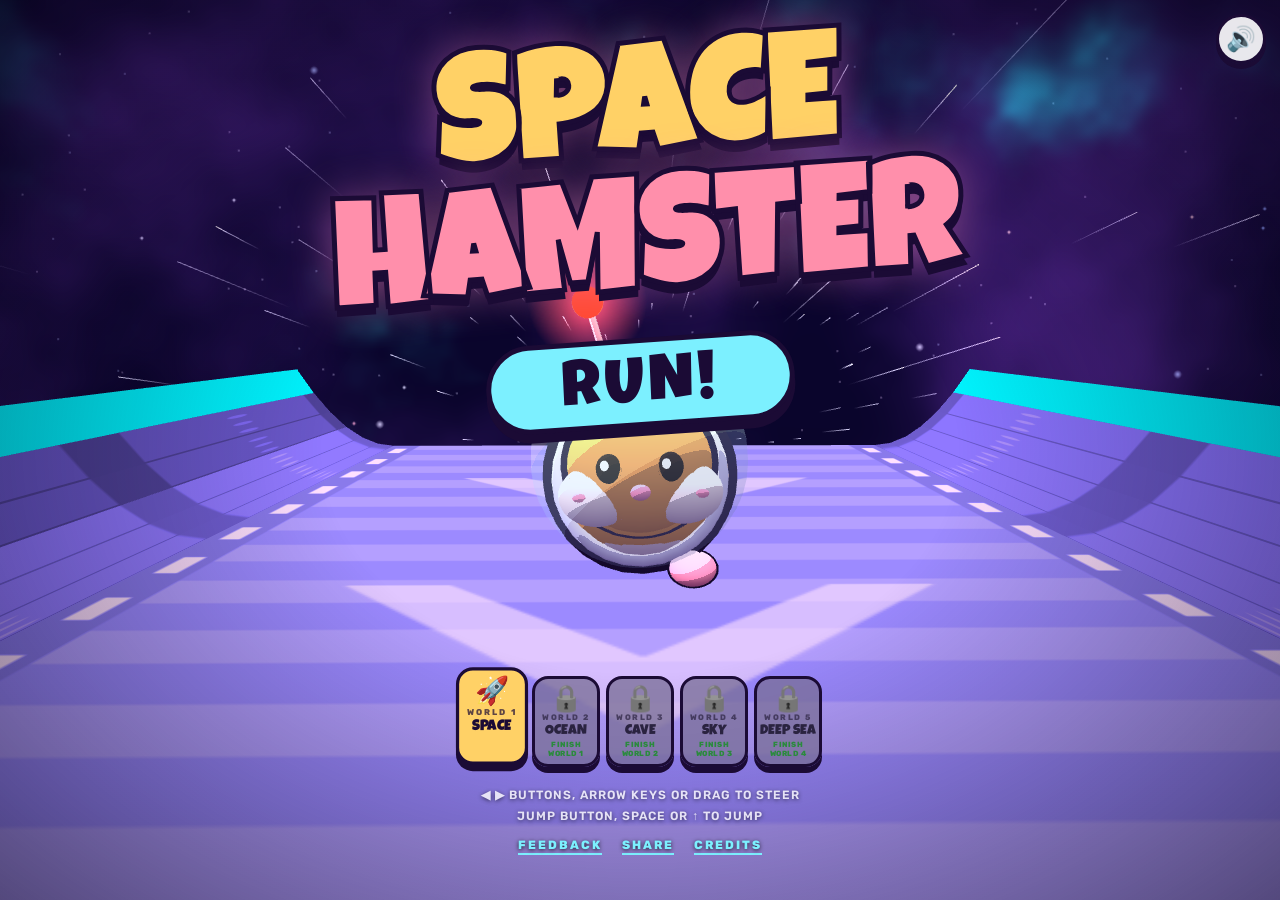
==== index.html @ dd7e6365 "Add files via upload" ====
<!DOCTYPE html>
<html lang="en">
<head>
<meta charset="utf-8">
<meta name="viewport" content="width=device-width,initial-scale=1,maximum-scale=1,user-scalable=no,viewport-fit=cover">
<title>Space Hamster Run — a hamster runner through 5 worlds</title>
<meta name="description" content="Run, jump and grab the nuts through five worlds: space, ocean, cave, sky and the deep sea. Free to play in your browser, made for phones.">
<meta name="theme-color" content="#22104f">
<meta property="og:title" content="Space Hamster Run">
<meta property="og:description" content="Run, jump and grab the nuts through five worlds. Free, plays in your browser.">
<meta property="og:type" content="website">
<meta property="og:url" content="https://spacehamster.oatmealmorning.com/">
<meta property="og:image" content="https://spacehamster.oatmealmorning.com/preview.png">
<meta property="og:image:width" content="1200">
<meta property="og:image:height" content="630">
<meta name="twitter:card" content="summary_large_image">
<link rel="icon" href="/favicon.png">
<link rel="apple-touch-icon" href="/apple-touch-icon.png">
<link rel="manifest" href="/manifest.webmanifest">
<meta name="apple-mobile-web-app-capable" content="yes">
<meta name="mobile-web-app-capable" content="yes">
<meta name="apple-mobile-web-app-status-bar-style" content="black-translucent">
<meta name="apple-mobile-web-app-title" content="Space Hamster">
<script>
/* ---- analytics (PostHog, cookieless, no autocapture, no recordings) ---- */
const PH_KEY = 'phc_qo4wiAUHZxUNwLi2nGGmHVEUX4cZxUcMNEMy5vxG6jBW';
window.track = function(){};
if (PH_KEY) {
  !function(t,e){var o,n,p,r;e.__SV||(window.posthog=e,e._i=[],e.init=function(i,s,a){function g(t,e){var o=e.split(".");2==o.length&&(t=t[o[0]],e=o[1]),t[e]=function(){t.push([e].concat(Array.prototype.slice.call(arguments,0)))}}(p=t.createElement("script")).type="text/javascript",p.crossOrigin="anonymous",p.async=!0,p.src=s.api_host.replace(".i.posthog.com","-assets.i.posthog.com")+"/static/array.js",(r=t.getElementsByTagName("script")[0]).parentNode.insertBefore(p,r);var u=e;for(void 0!==a?u=e[a]=[]:a="posthog",u.people=u.people||[],u.toString=function(t){var e="posthog";return"posthog"!==a&&(e+="."+a),t||(e+=" (stub)"),e},u.people.toString=function(){return u.toString(1)+".people (stub)"},o="init capture register register_once unregister opt_out_capturing has_opted_out_capturing opt_in_capturing reset isFeatureEnabled onFeatureFlags getFeatureFlag getFeatureFlagPayload reloadFeatureFlags group identify setPersonProperties alias".split(" "),n=0;n<o.length;n++)g(u,o[n]);e._i.push([i,s,a])},e.__SV=1)}(document,window.posthog||[]);
  const SHR_BUILD = { platform: 'web', version: '' };   // app builds rewrite this one line
  let shrPid = null;   // app builds only: a random ID kept on the phone so a returning player counts once. The web game keeps no ID.
  if (SHR_BUILD.platform !== 'web') { try { shrPid = localStorage.getItem('shr-pid'); if (!shrPid) { shrPid = 'shr-' + Array.from(crypto.getRandomValues(new Uint8Array(16)), x => ('0' + x.toString(16)).slice(-2)).join(''); localStorage.setItem('shr-pid', shrPid); } } catch (e) { shrPid = null; } }
  posthog.init(PH_KEY, Object.assign({ api_host: 'https://us.i.posthog.com', persistence: 'memory', capture_pageview: true, capture_pageleave: false, autocapture: false, disable_session_recording: true, disable_surveys: true }, shrPid ? { bootstrap: { distinctID: shrPid } } : {}));
  posthog.register(Object.assign({ app: 'spacehamster', platform: SHR_BUILD.platform }, SHR_BUILD.version ? { app_version: SHR_BUILD.version } : {}));
  try { if (location.search.indexOf('tester=1') > -1) localStorage.setItem('om-tester', '1'); if (localStorage.getItem('om-tester') === '1') posthog.register({ is_internal: true }); } catch (e) {}
  window.track = (ev, props, opts) => { try { posthog.capture(ev, props, opts); } catch (e) {} };
}
</script>
<style>/* latin-ext */
@font-face {
  font-family: 'Luckiest Guy';
  font-style: normal;
  font-weight: 400;
  font-display: swap;
  src: url([data-uri]) format('woff2');
  unicode-range: U+0100-02BA, U+02BD-02C5, U+02C7-02CC, U+02CE-02D7, U+02DD-02FF, U+0304, U+0308, U+0329, U+1D00-1DBF, U+1E00-1E9F, U+1EF2-1EFF, U+2020, U+20A0-20AB, U+20AD-20C4, U+2113, U+2C60-2C7F, U+A720-A7FF;
}
/* latin */
@font-face {
  font-family: 'Luckiest Guy';
  font-style: normal;
  font-weight: 400;
  font-display: swap;
  src: url([data-uri]) format('woff2');
  unicode-range: U+0000-00FF, U+0131, U+0152-0153, U+02BB-02BC, U+02C6, U+02DA, U+02DC, U+0304, U+0308, U+0329, U+2000-206F, U+20AC, U+2122, U+2191, U+2193, U+2212, U+2215, U+FEFF, U+FFFD;
}
/* arabic */
@font-face {
  font-family: 'Rubik';
  font-style: normal;
  font-weight: 600;
  font-display: swap;
  src: url([data-uri]) format('woff2');
  unicode-range: U+0600-06FF, U+0750-077F, U+0870-0891, U+0897-08E1, U+08E3-08FF, U+200C-200E, U+2010-2011, U+204F, U+2E41, U+FB50-FDFF, U+FE70-FE74, U+FE76-FEFC, U+102E0-102FB, U+10E60-10E7E, U+10EC2-10EC7, U+10EC9-10EEE, U+10EF0-10EFF, U+1EE00-1EE03, U+1EE05-1EE1F, U+1EE21-1EE22, U+1EE24, U+1EE27, U+1EE29-1EE32, U+1EE34-1EE37, U+1EE39, U+1EE3B, U+1EE42, U+1EE47, U+1EE49, U+1EE4B, U+1EE4D-1EE4F, U+1EE51-1EE52, U+1EE54, U+1EE57, U+1EE59, U+1EE5B, U+1EE5D, U+1EE5F, U+1EE61-1EE62, U+1EE64, U+1EE67-1EE6A, U+1EE6C-1EE72, U+1EE74-1EE77, U+1EE79-1EE7C, U+1EE7E, U+1EE80-1EE89, U+1EE8B-1EE9B, U+1EEA1-1EEA3, U+1EEA5-1EEA9, U+1EEAB-1EEBB, U+1EEF0-1EEF1;
}
/* cyrillic-ext */
@font-face {
  font-family: 'Rubik';
  font-style: normal;
  font-weight: 600;
  font-display: swap;
  src: url([data-uri]) format('woff2');
  unicode-range: U+0460-052F, U+1C80-1C8A, U+20B4, U+2DE0-2DFF, U+A640-A69F, U+FE2E-FE2F;
}
/* cyrillic */
@font-face {
  font-family: 'Rubik';
  font-style: normal;
  font-weight: 600;
  font-display: swap;
  src: url([data-uri]) format('woff2');
  unicode-range: U+0301, U+0400-045F, U+0490-0491, U+04B0-04B1, U+2116;
}
/* hebrew */
@font-face {
  font-family: 'Rubik';
  font-style: normal;
  font-weight: 600;
  font-display: swap;
  src: url([data-uri]) format('woff2');
  unicode-range: U+0307-0308, U+0590-05FF, U+200C-2010, U+20AA, U+25CC, U+FB1D-FB4F;
}
/* latin-ext */
@font-face {
  font-family: 'Rubik';
  font-style: normal;
  font-weight: 600;
  font-display: swap;
  src: url([data-uri]) format('woff2');
  unicode-range: U+0100-02BA, U+02BD-02C5, U+02C7-02CC, U+02CE-02D7, U+02DD-02FF, U+0304, U+0308, U+0329, U+1D00-1DBF, U+1E00-1E9F, U+1EF2-1EFF, U+2020, U+20A0-20AB, U+20AD-20C4, U+2113, U+2C60-2C7F, U+A720-A7FF;
}
/* latin */
@font-face {
  font-family: 'Rubik';
  font-style: normal;
  font-weight: 600;
  font-display: swap;
  src: url([data-uri]) format('woff2');
  unicode-range: U+0000-00FF, U+0131, U+0152-0153, U+02BB-02BC, U+02C6, U+02DA, U+02DC, U+0304, U+0308, U+0329, U+2000-206F, U+20AC, U+2122, U+2191, U+2193, U+2212, U+2215, U+FEFF, U+FFFD;
}
/* arabic */
@font-face {
  font-family: 'Rubik';
  font-style: normal;
  font-weight: 800;
  font-display: swap;
  src: url([data-uri]) format('woff2');
  unicode-range: U+0600-06FF, U+0750-077F, U+0870-0891, U+0897-08E1, U+08E3-08FF, U+200C-200E, U+2010-2011, U+204F, U+2E41, U+FB50-FDFF, U+FE70-FE74, U+FE76-FEFC, U+102E0-102FB, U+10E60-10E7E, U+10EC2-10EC7, U+10EC9-10EEE, U+10EF0-10EFF, U+1EE00-1EE03, U+1EE05-1EE1F, U+1EE21-1EE22, U+1EE24, U+1EE27, U+1EE29-1EE32, U+1EE34-1EE37, U+1EE39, U+1EE3B, U+1EE42, U+1EE47, U+1EE49, U+1EE4B, U+1EE4D-1EE4F, U+1EE51-1EE52, U+1EE54, U+1EE57, U+1EE59, U+1EE5B, U+1EE5D, U+1EE5F, U+1EE61-1EE62, U+1EE64, U+1EE67-1EE6A, U+1EE6C-1EE72, U+1EE74-1EE77, U+1EE79-1EE7C, U+1EE7E, U+1EE80-1EE89, U+1EE8B-1EE9B, U+1EEA1-1EEA3, U+1EEA5-1EEA9, U+1EEAB-1EEBB, U+1EEF0-1EEF1;
}
/* cyrillic-ext */
@font-face {
  font-family: 'Rubik';
  font-style: normal;
  font-weight: 800;
  font-display: swap;
  src: url([data-uri]) format('woff2');
  unicode-range: U+0460-052F, U+1C80-1C8A, U+20B4, U+2DE0-2DFF, U+A640-A69F, U+FE2E-FE2F;
}
/* cyrillic */
@font-face {
  font-family: 'Rubik';
  font-style: normal;
  font-weight: 800;
  font-display: swap;
  src: url([data-uri]) format('woff2');
  unicode-range: U+0301, U+0400-045F, U+0490-0491, U+04B0-04B1, U+2116;
}
/* hebrew */
@font-face {
  font-family: 'Rubik';
  font-style: normal;
  font-weight: 800;
  font-display: swap;
  src: url([data-uri]) format('woff2');
  unicode-range: U+0307-0308, U+0590-05FF, U+200C-2010, U+20AA, U+25CC, U+FB1D-FB4F;
}
/* latin-ext */
@font-face {
  font-family: 'Rubik';
  font-style: normal;
  font-weight: 800;
  font-display: swap;
  src: url([data-uri]) format('woff2');
  unicode-range: U+0100-02BA, U+02BD-02C5, U+02C7-02CC, U+02CE-02D7, U+02DD-02FF, U+0304, U+0308, U+0329, U+1D00-1DBF, U+1E00-1E9F, U+1EF2-1EFF, U+2020, U+20A0-20AB, U+20AD-20C4, U+2113, U+2C60-2C7F, U+A720-A7FF;
}
/* latin */
@font-face {
  font-family: 'Rubik';
  font-style: normal;
  font-weight: 800;
  font-display: swap;
  src: url([data-uri]) format('woff2');
  unicode-range: U+0000-00FF, U+0131, U+0152-0153, U+02BB-02BC, U+02C6, U+02DA, U+02DC, U+0304, U+0308, U+0329, U+2000-206F, U+20AC, U+2122, U+2191, U+2193, U+2212, U+2215, U+FEFF, U+FFFD;
}
</style>
<style>
:root{--sat:env(safe-area-inset-top,0px)}
html,body{margin:0;height:100%;overflow:hidden;background:#07031a;font-family:Rubik,sans-serif;touch-action:none;user-select:none;-webkit-user-select:none}
canvas{display:block}
.lg{font-family:'Luckiest Guy',Rubik,sans-serif;letter-spacing:1px}
#hud{position:fixed;top:calc(12px + var(--sat,0px));left:0;right:0;display:flex;justify-content:space-between;align-items:flex-start;padding:0 18px;color:#fff;pointer-events:none}
#hud .box{font-family:'Luckiest Guy';font-size:34px;line-height:1;-webkit-text-stroke:2px #1b0b35;text-shadow:0 4px 0 #1b0b35}
#hud small{display:block;font-family:Rubik;font-weight:800;font-size:12px;letter-spacing:2px;opacity:.85;-webkit-text-stroke:0;text-shadow:0 1px 2px rgba(0,0,0,.5)}
#hearts{font-size:17px;line-height:1;margin-top:7px;letter-spacing:-1px;-webkit-text-stroke:0;text-shadow:0 2px 0 #1b0b35}
#prog{width:118px;height:12px;margin:8px 0 0 auto;border:3px solid #1b0b35;border-radius:99px;background:rgba(255,255,255,.25);overflow:hidden;box-shadow:0 3px 0 #1b0b35}
#progFill{height:100%;width:0;background:linear-gradient(90deg,#ffd166,#ff8fab)}
#lvlLabel{font-family:Rubik;font-weight:800;font-size:10px;letter-spacing:1.5px;margin-top:5px;-webkit-text-stroke:0;text-shadow:0 1px 3px rgba(0,0,0,.7)}
#zone{position:fixed;top:24%;width:100%;text-align:center;color:#fff;font-family:'Luckiest Guy';font-size:clamp(32px,9vw,60px);opacity:0;transform:scale(.8);transition:all .4s;pointer-events:none;-webkit-text-stroke:3px #1b0b35;text-shadow:0 6px 0 #1b0b35}
#zone.on{opacity:1;transform:scale(1)}
#flash{position:fixed;inset:0;background:#ff2d55;opacity:0;pointer-events:none;transition:opacity .35s}
.screen{position:fixed;inset:0;display:flex;flex-direction:column;align-items:center;justify-content:center;color:#fff;text-align:center;background:radial-gradient(circle at 50% 45%,rgba(30,10,70,.15),rgba(5,2,18,.75))}
h1{font-family:'Luckiest Guy';font-size:clamp(64px,19vw,150px);margin:0;line-height:.9;color:#ffd166;-webkit-text-stroke:4px #1b0b35;text-shadow:0 8px 0 #1b0b35,0 0 40px rgba(255,140,200,.5);transform:rotate(-4deg)}
h1 span{color:#ff8fab;display:block}
.logo{display:flex;flex-direction:column;align-items:center}
.logo h1{text-align:center;-webkit-text-stroke:5px #1b0b35;text-shadow:0 9px 0 #1b0b35,0 0 44px rgba(255,140,200,.45)}
#go{margin-top:14px;font-size:clamp(40px,11vw,64px);padding:.2em 1.1em .04em;border-width:5px;box-shadow:0 9px 0 #1b0b35;transform:rotate(-4deg);letter-spacing:4px}
#go:active{transform:rotate(-4deg) translateY(6px);box-shadow:0 3px 0 #1b0b35}
.sub{font-weight:800;font-size:16px;letter-spacing:3px;margin:14px 0 18px;opacity:.95;text-shadow:0 2px 6px rgba(0,0,0,.6)}
.big{font-family:'Luckiest Guy';font-size:80px;margin:4px 0;color:#ffd166;-webkit-text-stroke:3px #1b0b35;text-shadow:0 6px 0 #1b0b35}
button{font-family:'Luckiest Guy';font-size:32px;letter-spacing:2px;border:4px solid #1b0b35;border-radius:999px;padding:13px 50px 7px;background:#7cf0ff;color:#1b0b35;box-shadow:0 8px 0 #1b0b35;cursor:pointer}
button:active{transform:translateY(6px);box-shadow:0 2px 0 #1b0b35}
button.alt{background:#fff;font-size:22px;padding:9px 30px 5px;margin-top:16px}
.hint{margin-top:16px;font-size:12px;font-weight:600;opacity:.8;line-height:1.7;letter-spacing:1px;text-shadow:0 1px 4px rgba(0,0,0,.7)}
.hidden{display:none!important}
#pauseBtn{position:fixed;top:calc(96px + var(--sat,0px));left:16px;width:46px;height:46px;border-radius:50%;border:3px solid #1b0b35;background:rgba(255,255,255,.85);box-shadow:0 4px 0 #1b0b35;display:flex;align-items:center;justify-content:center;gap:5px;cursor:pointer;-webkit-tap-highlight-color:transparent}
#pauseBtn i{display:block;width:6px;height:18px;background:#1b0b35;border-radius:2px}
#pauseBtn:active{transform:translateY(3px);box-shadow:0 1px 0 #1b0b35}
.lvl.locked{background:rgba(120,110,150,.75);color:#2a2340;cursor:not-allowed}
.lvl.locked .ic{filter:grayscale(1) brightness(.7)}
.lvl.shake{animation:shk .35s}
@keyframes shk{0%,100%{transform:translateX(0)}25%{transform:translateX(-7px)}75%{transform:translateX(7px)}}
#levels{display:flex;gap:6px;justify-content:center;margin-bottom:18px;padding:0 8px;flex-wrap:nowrap}
.lvl{box-sizing:border-box;width:min(68px,calc((100vw - 40px) / 5));padding:6px 2px 6px;border:3px solid #1b0b35;border-radius:16px;background:rgba(255,255,255,.88);color:#1b0b35;box-shadow:0 6px 0 #1b0b35;cursor:pointer;transition:transform .1s}
.lvl .ic{font-size:26px;line-height:1.1}
.lvl .nm{font-family:'Luckiest Guy';font-size:14px;margin-top:2px}
.lvl .wn{font-size:8px;font-weight:800;letter-spacing:1.5px;opacity:.7}
.lvl .st{font-size:7.5px;font-weight:800;letter-spacing:.5px;margin-top:2px;color:#2b8a3e;min-height:12px}
.lvl.sel{background:#ffd166;transform:translateY(-6px) scale(1.06)}
#controls{position:fixed;left:0;right:0;bottom:0;display:flex;justify-content:space-between;align-items:center;padding:0 18px calc(18px + env(safe-area-inset-bottom));pointer-events:none}
.cb{pointer-events:auto;touch-action:none;border:4px solid #1b0b35;border-radius:50%;display:flex;align-items:center;justify-content:center;box-shadow:0 7px 0 #1b0b35;transition:transform .08s,background .12s,box-shadow .08s;-webkit-tap-highlight-color:transparent;cursor:pointer}
.arrow{width:84px;height:84px;background:rgba(255,255,255,.22);backdrop-filter:blur(4px)}
.arrow svg{width:46px;height:46px;fill:#fff;opacity:.9}
.arrow.on{background:#7cf0ff;transform:translateY(4px);box-shadow:0 3px 0 #1b0b35}
.arrow.on svg{fill:#1b0b35;opacity:1}
#jumpBtn{width:112px;height:112px;background:#ffd166;flex-direction:column;font-family:'Luckiest Guy';font-size:24px;color:#1b0b35;padding-top:4px}
#jumpBtn svg{width:40px;height:40px;fill:#1b0b35;margin-bottom:-6px}
#jumpBtn.on{transform:translateY(5px);box-shadow:0 2px 0 #1b0b35;background:#ffe9a8}
#jumpBtn.air{background:#ff8fab}
/* web build additions */
#sndBtn{position:absolute;top:calc(14px + var(--sat,0px));right:14px;width:50px;height:50px;padding:0;font:24px/1 system-ui,sans-serif;letter-spacing:0;display:flex;align-items:center;justify-content:center;background:rgba(255,255,255,.9);border-width:3px;box-shadow:0 5px 0 #1b0b35}
#sndBtn:active{transform:translateY(4px);box-shadow:0 1px 0 #1b0b35}
.links{margin-top:12px;display:flex;gap:20px;justify-content:center;font-family:Rubik,sans-serif;font-weight:800;font-size:12px;letter-spacing:2px}
.links a,.links button{all:unset;cursor:pointer;color:#7cf0ff;border-bottom:2px solid currentColor;padding-bottom:1px;text-shadow:0 1px 4px rgba(0,0,0,.8)}
#credits .card{box-sizing:border-box;width:calc(100% - 40px);max-width:360px;background:rgba(27,11,53,.94);border:4px solid #1b0b35;border-radius:24px;padding:22px 20px 18px;box-shadow:0 8px 0 #1b0b35,0 0 40px rgba(124,240,255,.15)}
#credits .ttl{font-family:'Luckiest Guy';font-size:34px;line-height:.95;color:#ffd166;-webkit-text-stroke:2px #1b0b35;text-shadow:0 4px 0 #000}
#credits .ttl span{color:#ff8fab;display:block}
.cr{display:grid;grid-template-columns:auto 1fr;gap:9px 14px;text-align:left;font-size:13px;line-height:1.35;margin:16px 0 6px}
.cr b{font-family:'Luckiest Guy';font-weight:400;letter-spacing:1px;color:#ffd166;font-size:13px;padding-top:1px;white-space:nowrap}
.cr span{min-width:0;overflow-wrap:anywhere}
@media (max-width:380px){.logo h1{-webkit-text-stroke:3px #1b0b35}}
.cr a{color:#7cf0ff;font-weight:700;text-decoration:none;border-bottom:1px solid currentColor}
#credits .copy{font-size:11px;opacity:.7;margin-top:10px;letter-spacing:1px}
#credits button{margin-top:14px}
#nogl{z-index:99;background:#1b0b35;padding:28px;box-sizing:border-box;gap:14px;font-size:16px;line-height:1.5}
#nogl b{font-family:'Luckiest Guy';font-weight:400;font-size:30px;color:#ffd166}
</style>
</head>
<body>
<div id="hud" class="hidden">
  <div class="box"><small>SCORE</small><span id="score">0</span><div id="hearts">❤️❤️❤️❤️❤️</div></div>
  <div class="box" style="text-align:right"><small>NUTS</small><span id="nuts">0</span> 🌰<div id="prog"><div id="progFill"></div></div><div id="lvlLabel">WORLD 1 · SPACE</div></div>
</div>
<div id="zone"></div><div id="flash"></div>
<div id="pauseBtn" class="hidden"><i></i><i></i></div>
<div id="pause" class="screen hidden">
  <div class="lg" style="font-size:56px;color:#7cf0ff;-webkit-text-stroke:3px #1b0b35;text-shadow:0 6px 0 #1b0b35">PAUSED</div>
  <div class="sub" id="pauseInfo"></div>
  <button id="resumeBtn">RESUME</button>
  <button class="alt" id="restartBtn">RESTART</button>
  <button class="alt" id="menu3">MAIN MENU</button>
  <button class="alt" id="sndPause" type="button">SOUND: ON</button>
</div>
<div id="controls" class="hidden">
  <div class="cb arrow" id="leftBtn"><svg viewBox="0 0 24 24"><path d="M15.5 3.5 7 12l8.5 8.5 2.1-2.1L11.2 12l6.4-6.4z"/></svg></div>
  <div class="cb" id="jumpBtn"><svg viewBox="0 0 24 24"><path d="M12 4 3.5 12.5l2.1 2.1L12 8.2l6.4 6.4 2.1-2.1z"/></svg>JUMP</div>
  <div class="cb arrow" id="rightBtn"><svg viewBox="0 0 24 24"><path d="M8.5 3.5 17 12l-8.5 8.5-2.1-2.1L12.8 12 6.4 5.6z"/></svg></div>
</div>
<div id="nogl" class="screen hidden"><b>SPACE HAMSTER RUN</b><div>This game needs 3D graphics (WebGL), which this browser or device doesn't support.<br>Try an up-to-date Chrome, Safari or Firefox.</div></div>
<div id="start" class="screen" style="justify-content:space-between;padding:6vh 0 5vh;box-sizing:border-box;background:radial-gradient(ellipse at 50% 50%,rgba(0,0,0,0) 35%,rgba(5,2,18,.55))">
  <div class="logo">
    <h1>SPACE<span>HAMSTER</span></h1>
    <button id="go">RUN!</button>
  </div>
  <div>
    <div id="levels"></div>
    <div class="hint" id="hint">◀ ▶ BUTTONS, ARROW KEYS OR DRAG TO STEER<br>JUMP BUTTON, SPACE OR ↑ TO JUMP</div>
    <div class="links"><a id="fbLink" href="mailto:support@oatmealmorning.com?subject=Space%20Hamster%20Run%20feedback" target="_blank" rel="noopener">FEEDBACK</a><button id="shareTitle" type="button">SHARE</button><button id="creditsBtn" type="button">CREDITS</button></div>
    <button id="sndBtn" type="button" aria-label="Sound on or off">🔊</button>
  </div>
</div>
<div id="credits" class="screen hidden">
  <div class="card">
    <div class="ttl">SPACE<span>HAMSTER RUN</span></div>
    <div class="cr">
      <b>GAME + ART</b><span>Guy</span>
      <b>MADE BY</b><span><a href="https://oatmealmorning.com/" target="_blank" rel="noopener">Oatmeal Morning</a>, a husband-and-wife studio</span>
      <b>FONTS</b><span>Luckiest Guy (Apache License 2.0), Rubik (SIL Open Font License)</span>
      <b>3D</b><span>three.js (MIT License)</span>
      <b>PRIVACY</b><span><a href="https://spacehamster.oatmealmorning.com/privacy/" target="_blank" rel="noopener">Privacy policy</a></span>
      <b>HELP</b><span><a href="https://spacehamster.oatmealmorning.com/support/" target="_blank" rel="noopener">Help &amp; support</a></span>
    </div>
    <div class="copy">© 2026 OATMEAL MORNING · VERSION 1.0</div>
    <button id="creditsBack" type="button">BACK</button>
  </div>
</div>
<div id="over" class="screen hidden">
  <div class="lg" style="font-size:44px;-webkit-text-stroke:2px #1b0b35;text-shadow:0 5px 0 #1b0b35">OUT OF HEARTS!</div>
  <div class="big" id="final">0</div>
  <div class="sub" id="best"></div>
  <button id="again">AGAIN!</button>
  <button class="alt" id="shareOver" type="button">SHARE</button>
  <button class="alt" id="menu1">WORLDS</button>
</div>
<div id="win" class="screen hidden" style="background:radial-gradient(ellipse at 50% 50%,rgba(0,0,0,0) 30%,rgba(5,2,18,.6))">
  <div class="lg" id="winTitle" style="font-size:48px;color:#ffd166;-webkit-text-stroke:3px #1b0b35;text-shadow:0 6px 0 #1b0b35;transform:rotate(-3deg)">WORLD COMPLETE!</div>
  <div class="big" id="winScore">0</div>
  <div class="sub" id="winInfo"></div>
  <button id="nextBtn">NEXT WORLD ▶</button>
  <button class="alt" id="shareWin" type="button">SHARE</button>
  <button class="alt" id="menu2">WORLDS</button>
</div>

<script>/**
 * @license
 * Copyright 2010-2021 Three.js Authors
 * SPDX-License-Identifier: MIT
 */
!function(t,e){"object"==typeof exports&&"undefined"!=typeof module?e(exports):"function"==typeof define&&define.amd?define(["exports"],e):e((t="undefined"!=typeof globalThis?globalThis:t||self).THREE={})}(this,(function(t){"use strict";const e="128",n=100,i=300,r=301,s=302,a=303,o=304,l=306,c=307,h=1e3,u=1001,d=1002,p=1003,m=1004,f=1005,g=1006,v=1007,y=1008,x=1009,_=1012,w=1014,b=1015,M=1016,S=1020,T=1022,E=1023,A=1026,L=1027,R=33776,C=33777,P=33778,D=33779,I=35840,N=35841,B=35842,z=35843,F=37492,O=37496,H=2300,G=2301,U=2302,k=2400,V=2401,W=2402,j=2500,q=2501,X=3e3,Y=3001,Z=3007,J=3002,Q=3004,K=3005,$=3006,tt=7680,et=35044,nt=35048,it="300 es";class rt{addEventListener(t,e){void 0===this._listeners&&(this._listeners={});const n=this._listeners;void 0===n[t]&&(n[t]=[]),-1===n[t].indexOf(e)&&n[t].push(e)}hasEventListener(t,e){if(void 0===this._listeners)return!1;const n=this._listeners;return void 0!==n[t]&&-1!==n[t].indexOf(e)}removeEventListener(t,e){if(void 0===this._listeners)return;const n=this._listeners[t];if(void 0!==n){const t=n.indexOf(e);-1!==t&&n.splice(t,1)}}dispatchEvent(t){if(void 0===this._listeners)return;const e=this._listeners[t.type];if(void 0!==e){t.target=this;const n=e.slice(0);for(let e=0,i=n.length;e<i;e++)n[e].call(this,t);t.target=null}}}const st=[];for(let t=0;t<256;t++)st[t]=(t<16?"0":"")+t.toString(16);let at=1234567;const ot=Math.PI/180,lt=180/Math.PI;function ct(){const t=4294967295*Math.random()|0,e=4294967295*Math.random()|0,n=4294967295*Math.random()|0,i=4294967295*Math.random()|0;return(st[255&t]+st[t>>8&255]+st[t>>16&255]+st[t>>24&255]+"-"+st[255&e]+st[e>>8&255]+"-"+st[e>>16&15|64]+st[e>>24&255]+"-"+st[63&n|128]+st[n>>8&255]+"-"+st[n>>16&255]+st[n>>24&255]+st[255&i]+st[i>>8&255]+st[i>>16&255]+st[i>>24&255]).toUpperCase()}function ht(t,e,n){return Math.max(e,Math.min(n,t))}function ut(t,e){return(t%e+e)%e}function dt(t,e,n){return(1-n)*t+n*e}function pt(t){return 0==(t&t-1)&&0!==t}function mt(t){return Math.pow(2,Math.ceil(Math.log(t)/Math.LN2))}function ft(t){return Math.pow(2,Math.floor(Math.log(t)/Math.LN2))}var gt=Object.freeze({__proto__:null,DEG2RAD:ot,RAD2DEG:lt,generateUUID:ct,clamp:ht,euclideanModulo:ut,mapLinear:function(t,e,n,i,r){return i+(t-e)*(r-i)/(n-e)},inverseLerp:function(t,e,n){return t!==e?(n-t)/(e-t):0},lerp:dt,damp:function(t,e,n,i){return dt(t,e,1-Math.exp(-n*i))},pingpong:function(t,e=1){return e-Math.abs(ut(t,2*e)-e)},smoothstep:function(t,e,n){return t<=e?0:t>=n?1:(t=(t-e)/(n-e))*t*(3-2*t)},smootherstep:function(t,e,n){return t<=e?0:t>=n?1:(t=(t-e)/(n-e))*t*t*(t*(6*t-15)+10)},randInt:function(t,e){return t+Math.floor(Math.random()*(e-t+1))},randFloat:function(t,e){return t+Math.random()*(e-t)},randFloatSpread:function(t){return t*(.5-Math.random())},seededRandom:function(t){return void 0!==t&&(at=t%2147483647),at=16807*at%2147483647,(at-1)/2147483646},degToRad:function(t){return t*ot},radToDeg:function(t){return t*lt},isPowerOfTwo:pt,ceilPowerOfTwo:mt,floorPowerOfTwo:ft,setQuaternionFromProperEuler:function(t,e,n,i,r){const s=Math.cos,a=Math.sin,o=s(n/2),l=a(n/2),c=s((e+i)/2),h=a((e+i)/2),u=s((e-i)/2),d=a((e-i)/2),p=s((i-e)/2),m=a((i-e)/2);switch(r){case"XYX":t.set(o*h,l*u,l*d,o*c);break;case"YZY":t.set(l*d,o*h,l*u,o*c);break;case"ZXZ":t.set(l*u,l*d,o*h,o*c);break;case"XZX":t.set(o*h,l*m,l*p,o*c);break;case"YXY":t.set(l*p,o*h,l*m,o*c);break;case"ZYZ":t.set(l*m,l*p,o*h,o*c);break;default:console.warn("THREE.MathUtils: .setQuaternionFromProperEuler() encountered an unknown order: "+r)}}});class vt{constructor(t=0,e=0){this.x=t,this.y=e}get width(){return this.x}set width(t){this.x=t}get height(){return this.y}set height(t){this.y=t}set(t,e){return this.x=t,this.y=e,this}setScalar(t){return this.x=t,this.y=t,this}setX(t){return this.x=t,this}setY(t){return this.y=t,this}setComponent(t,e){switch(t){case 0:this.x=e;break;case 1:this.y=e;break;default:throw new Error("index is out of range: "+t)}return this}getComponent(t){switch(t){case 0:return this.x;case 1:return this.y;default:throw new Error("index is out of range: "+t)}}clone(){return new this.constructor(this.x,this.y)}copy(t){return this.x=t.x,this.y=t.y,this}add(t,e){return void 0!==e?(console.warn("THREE.Vector2: .add() now only accepts one argument. Use .addVectors( a, b ) instead."),this.addVectors(t,e)):(this.x+=t.x,this.y+=t.y,this)}addScalar(t){return this.x+=t,this.y+=t,this}addVectors(t,e){return this.x=t.x+e.x,this.y=t.y+e.y,this}addScaledVector(t,e){return this.x+=t.x*e,this.y+=t.y*e,this}sub(t,e){return void 0!==e?(console.warn("THREE.Vector2: .sub() now only accepts one argument. Use .subVectors( a, b ) instead."),this.subVectors(t,e)):(this.x-=t.x,this.y-=t.y,this)}subScalar(t){return this.x-=t,this.y-=t,this}subVectors(t,e){return this.x=t.x-e.x,this.y=t.y-e.y,this}multiply(t){return this.x*=t.x,this.y*=t.y,this}multiplyScalar(t){return this.x*=t,this.y*=t,this}divide(t){return this.x/=t.x,this.y/=t.y,this}divideScalar(t){return this.multiplyScalar(1/t)}applyMatrix3(t){const e=this.x,n=this.y,i=t.elements;return this.x=i[0]*e+i[3]*n+i[6],this.y=i[1]*e+i[4]*n+i[7],this}min(t){return this.x=Math.min(this.x,t.x),this.y=Math.min(this.y,t.y),this}max(t){return this.x=Math.max(this.x,t.x),this.y=Math.max(this.y,t.y),this}clamp(t,e){return this.x=Math.max(t.x,Math.min(e.x,this.x)),this.y=Math.max(t.y,Math.min(e.y,this.y)),this}clampScalar(t,e){return this.x=Math.max(t,Math.min(e,this.x)),this.y=Math.max(t,Math.min(e,this.y)),this}clampLength(t,e){const n=this.length();return this.divideScalar(n||1).multiplyScalar(Math.max(t,Math.min(e,n)))}floor(){return this.x=Math.floor(this.x),this.y=Math.floor(this.y),this}ceil(){return this.x=Math.ceil(this.x),this.y=Math.ceil(this.y),this}round(){return this.x=Math.round(this.x),this.y=Math.round(this.y),this}roundToZero(){return this.x=this.x<0?Math.ceil(this.x):Math.floor(this.x),this.y=this.y<0?Math.ceil(this.y):Math.floor(this.y),this}negate(){return this.x=-this.x,this.y=-this.y,this}dot(t){return this.x*t.x+this.y*t.y}cross(t){return this.x*t.y-this.y*t.x}lengthSq(){return this.x*this.x+this.y*this.y}length(){return Math.sqrt(this.x*this.x+this.y*this.y)}manhattanLength(){return Math.abs(this.x)+Math.abs(this.y)}normalize(){return this.divideScalar(this.length()||1)}angle(){return Math.atan2(-this.y,-this.x)+Math.PI}distanceTo(t){return Math.sqrt(this.distanceToSquared(t))}distanceToSquared(t){const e=this.x-t.x,n=this.y-t.y;return e*e+n*n}manhattanDistanceTo(t){return Math.abs(this.x-t.x)+Math.abs(this.y-t.y)}setLength(t){return this.normalize().multiplyScalar(t)}lerp(t,e){return this.x+=(t.x-this.x)*e,this.y+=(t.y-this.y)*e,this}lerpVectors(t,e,n){return this.x=t.x+(e.x-t.x)*n,this.y=t.y+(e.y-t.y)*n,this}equals(t){return t.x===this.x&&t.y===this.y}fromArray(t,e=0){return this.x=t[e],this.y=t[e+1],this}toArray(t=[],e=0){return t[e]=this.x,t[e+1]=this.y,t}fromBufferAttribute(t,e,n){return void 0!==n&&console.warn("THREE.Vector2: offset has been removed from .fromBufferAttribute()."),this.x=t.getX(e),this.y=t.getY(e),this}rotateAround(t,e){const n=Math.cos(e),i=Math.sin(e),r=this.x-t.x,s=this.y-t.y;return this.x=r*n-s*i+t.x,this.y=r*i+s*n+t.y,this}random(){return this.x=Math.random(),this.y=Math.random(),this}}vt.prototype.isVector2=!0;class yt{constructor(){this.elements=[1,0,0,0,1,0,0,0,1],arguments.length>0&&console.error("THREE.Matrix3: the constructor no longer reads arguments. use .set() instead.")}set(t,e,n,i,r,s,a,o,l){const c=this.elements;return c[0]=t,c[1]=i,c[2]=a,c[3]=e,c[4]=r,c[5]=o,c[6]=n,c[7]=s,c[8]=l,this}identity(){return this.set(1,0,0,0,1,0,0,0,1),this}copy(t){const e=this.elements,n=t.elements;return e[0]=n[0],e[1]=n[1],e[2]=n[2],e[3]=n[3],e[4]=n[4],e[5]=n[5],e[6]=n[6],e[7]=n[7],e[8]=n[8],this}extractBasis(t,e,n){return t.setFromMatrix3Column(this,0),e.setFromMatrix3Column(this,1),n.setFromMatrix3Column(this,2),this}setFromMatrix4(t){const e=t.elements;return this.set(e[0],e[4],e[8],e[1],e[5],e[9],e[2],e[6],e[10]),this}multiply(t){return this.multiplyMatrices(this,t)}premultiply(t){return this.multiplyMatrices(t,this)}multiplyMatrices(t,e){const n=t.elements,i=e.elements,r=this.elements,s=n[0],a=n[3],o=n[6],l=n[1],c=n[4],h=n[7],u=n[2],d=n[5],p=n[8],m=i[0],f=i[3],g=i[6],v=i[1],y=i[4],x=i[7],_=i[2],w=i[5],b=i[8];return r[0]=s*m+a*v+o*_,r[3]=s*f+a*y+o*w,r[6]=s*g+a*x+o*b,r[1]=l*m+c*v+h*_,r[4]=l*f+c*y+h*w,r[7]=l*g+c*x+h*b,r[2]=u*m+d*v+p*_,r[5]=u*f+d*y+p*w,r[8]=u*g+d*x+p*b,this}multiplyScalar(t){const e=this.elements;return e[0]*=t,e[3]*=t,e[6]*=t,e[1]*=t,e[4]*=t,e[7]*=t,e[2]*=t,e[5]*=t,e[8]*=t,this}determinant(){const t=this.elements,e=t[0],n=t[1],i=t[2],r=t[3],s=t[4],a=t[5],o=t[6],l=t[7],c=t[8];return e*s*c-e*a*l-n*r*c+n*a*o+i*r*l-i*s*o}invert(){const t=this.elements,e=t[0],n=t[1],i=t[2],r=t[3],s=t[4],a=t[5],o=t[6],l=t[7],c=t[8],h=c*s-a*l,u=a*o-c*r,d=l*r-s*o,p=e*h+n*u+i*d;if(0===p)return this.set(0,0,0,0,0,0,0,0,0);const m=1/p;return t[0]=h*m,t[1]=(i*l-c*n)*m,t[2]=(a*n-i*s)*m,t[3]=u*m,t[4]=(c*e-i*o)*m,t[5]=(i*r-a*e)*m,t[6]=d*m,t[7]=(n*o-l*e)*m,t[8]=(s*e-n*r)*m,this}transpose(){let t;const e=this.elements;return t=e[1],e[1]=e[3],e[3]=t,t=e[2],e[2]=e[6],e[6]=t,t=e[5],e[5]=e[7],e[7]=t,this}getNormalMatrix(t){return this.setFromMatrix4(t).invert().transpose()}transposeIntoArray(t){const e=this.elements;return t[0]=e[0],t[1]=e[3],t[2]=e[6],t[3]=e[1],t[4]=e[4],t[5]=e[7],t[6]=e[2],t[7]=e[5],t[8]=e[8],this}setUvTransform(t,e,n,i,r,s,a){const o=Math.cos(r),l=Math.sin(r);return this.set(n*o,n*l,-n*(o*s+l*a)+s+t,-i*l,i*o,-i*(-l*s+o*a)+a+e,0,0,1),this}scale(t,e){const n=this.elements;return n[0]*=t,n[3]*=t,n[6]*=t,n[1]*=e,n[4]*=e,n[7]*=e,this}rotate(t){const e=Math.cos(t),n=Math.sin(t),i=this.elements,r=i[0],s=i[3],a=i[6],o=i[1],l=i[4],c=i[7];return i[0]=e*r+n*o,i[3]=e*s+n*l,i[6]=e*a+n*c,i[1]=-n*r+e*o,i[4]=-n*s+e*l,i[7]=-n*a+e*c,this}translate(t,e){const n=this.elements;return n[0]+=t*n[2],n[3]+=t*n[5],n[6]+=t*n[8],n[1]+=e*n[2],n[4]+=e*n[5],n[7]+=e*n[8],this}equals(t){const e=this.elements,n=t.elements;for(let t=0;t<9;t++)if(e[t]!==n[t])return!1;return!0}fromArray(t,e=0){for(let n=0;n<9;n++)this.elements[n]=t[n+e];return this}toArray(t=[],e=0){const n=this.elements;return t[e]=n[0],t[e+1]=n[1],t[e+2]=n[2],t[e+3]=n[3],t[e+4]=n[4],t[e+5]=n[5],t[e+6]=n[6],t[e+7]=n[7],t[e+8]=n[8],t}clone(){return(new this.constructor).fromArray(this.elements)}}let xt;yt.prototype.isMatrix3=!0;class _t{static getDataURL(t){if(/^data:/i.test(t.src))return t.src;if("undefined"==typeof HTMLCanvasElement)return t.src;let e;if(t instanceof HTMLCanvasElement)e=t;else{void 0===xt&&(xt=document.createElementNS("http://www.w3.org/1999/xhtml","canvas")),xt.width=t.width,xt.height=t.height;const n=xt.getContext("2d");t instanceof ImageData?n.putImageData(t,0,0):n.drawImage(t,0,0,t.width,t.height),e=xt}return e.width>2048||e.height>2048?(console.warn("THREE.ImageUtils.getDataURL: Image converted to jpg for performance reasons",t),e.toDataURL("image/jpeg",.6)):e.toDataURL("image/png")}}let wt=0;class bt extends rt{constructor(t=bt.DEFAULT_IMAGE,e=bt.DEFAULT_MAPPING,n=1001,i=1001,r=1006,s=1008,a=1023,o=1009,l=1,c=3e3){super(),Object.defineProperty(this,"id",{value:wt++}),this.uuid=ct(),this.name="",this.image=t,this.mipmaps=[],this.mapping=e,this.wrapS=n,this.wrapT=i,this.magFilter=r,this.minFilter=s,this.anisotropy=l,this.format=a,this.internalFormat=null,this.type=o,this.offset=new vt(0,0),this.repeat=new vt(1,1),this.center=new vt(0,0),this.rotation=0,this.matrixAutoUpdate=!0,this.matrix=new yt,this.generateMipmaps=!0,this.premultiplyAlpha=!1,this.flipY=!0,this.unpackAlignment=4,this.encoding=c,this.version=0,this.onUpdate=null}updateMatrix(){this.matrix.setUvTransform(this.offset.x,this.offset.y,this.repeat.x,this.repeat.y,this.rotation,this.center.x,this.center.y)}clone(){return(new this.constructor).copy(this)}copy(t){return this.name=t.name,this.image=t.image,this.mipmaps=t.mipmaps.slice(0),this.mapping=t.mapping,this.wrapS=t.wrapS,this.wrapT=t.wrapT,this.magFilter=t.magFilter,this.minFilter=t.minFilter,this.anisotropy=t.anisotropy,this.format=t.format,this.internalFormat=t.internalFormat,this.type=t.type,this.offset.copy(t.offset),this.repeat.copy(t.repeat),this.center.copy(t.center),this.rotation=t.rotation,this.matrixAutoUpdate=t.matrixAutoUpdate,this.matrix.copy(t.matrix),this.generateMipmaps=t.generateMipmaps,this.premultiplyAlpha=t.premultiplyAlpha,this.flipY=t.flipY,this.unpackAlignment=t.unpackAlignment,this.encoding=t.encoding,this}toJSON(t){const e=void 0===t||"string"==typeof t;if(!e&&void 0!==t.textures[this.uuid])return t.textures[this.uuid];const n={metadata:{version:4.5,type:"Texture",generator:"Texture.toJSON"},uuid:this.uuid,name:this.name,mapping:this.mapping,repeat:[this.repeat.x,this.repeat.y],offset:[this.offset.x,this.offset.y],center:[this.center.x,this.center.y],rotation:this.rotation,wrap:[this.wrapS,this.wrapT],format:this.format,type:this.type,encoding:this.encoding,minFilter:this.minFilter,magFilter:this.magFilter,anisotropy:this.anisotropy,flipY:this.flipY,premultiplyAlpha:this.premultiplyAlpha,unpackAlignment:this.unpackAlignment};if(void 0!==this.image){const i=this.image;if(void 0===i.uuid&&(i.uuid=ct()),!e&&void 0===t.images[i.uuid]){let e;if(Array.isArray(i)){e=[];for(let t=0,n=i.length;t<n;t++)i[t].isDataTexture?e.push(Mt(i[t].image)):e.push(Mt(i[t]))}else e=Mt(i);t.images[i.uuid]={uuid:i.uuid,url:e}}n.image=i.uuid}return e||(t.textures[this.uuid]=n),n}dispose(){this.dispatchEvent({type:"dispose"})}transformUv(t){if(this.mapping!==i)return t;if(t.applyMatrix3(this.matrix),t.x<0||t.x>1)switch(this.wrapS){case h:t.x=t.x-Math.floor(t.x);break;case u:t.x=t.x<0?0:1;break;case d:1===Math.abs(Math.floor(t.x)%2)?t.x=Math.ceil(t.x)-t.x:t.x=t.x-Math.floor(t.x)}if(t.y<0||t.y>1)switch(this.wrapT){case h:t.y=t.y-Math.floor(t.y);break;case u:t.y=t.y<0?0:1;break;case d:1===Math.abs(Math.floor(t.y)%2)?t.y=Math.ceil(t.y)-t.y:t.y=t.y-Math.floor(t.y)}return this.flipY&&(t.y=1-t.y),t}set needsUpdate(t){!0===t&&this.version++}}function Mt(t){return"undefined"!=typeof HTMLImageElement&&t instanceof HTMLImageElement||"undefined"!=typeof HTMLCanvasElement&&t instanceof HTMLCanvasElement||"undefined"!=typeof ImageBitmap&&t instanceof ImageBitmap?_t.getDataURL(t):t.data?{data:Array.prototype.slice.call(t.data),width:t.width,height:t.height,type:t.data.constructor.name}:(console.warn("THREE.Texture: Unable to serialize Texture."),{})}bt.DEFAULT_IMAGE=void 0,bt.DEFAULT_MAPPING=i,bt.prototype.isTexture=!0;class St{constructor(t=0,e=0,n=0,i=1){this.x=t,this.y=e,this.z=n,this.w=i}get width(){return this.z}set width(t){this.z=t}get height(){return this.w}set height(t){this.w=t}set(t,e,n,i){return this.x=t,this.y=e,this.z=n,this.w=i,this}setScalar(t){return this.x=t,this.y=t,this.z=t,this.w=t,this}setX(t){return this.x=t,this}setY(t){return this.y=t,this}setZ(t){return this.z=t,this}setW(t){return this.w=t,this}setComponent(t,e){switch(t){case 0:this.x=e;break;case 1:this.y=e;break;case 2:this.z=e;break;case 3:this.w=e;break;default:throw new Error("index is out of range: "+t)}return this}getComponent(t){switch(t){case 0:return this.x;case 1:return this.y;case 2:return this.z;case 3:return this.w;default:throw new Error("index is out of range: "+t)}}clone(){return new this.constructor(this.x,this.y,this.z,this.w)}copy(t){return this.x=t.x,this.y=t.y,this.z=t.z,this.w=void 0!==t.w?t.w:1,this}add(t,e){return void 0!==e?(console.warn("THREE.Vector4: .add() now only accepts one argument. Use .addVectors( a, b ) instead."),this.addVectors(t,e)):(this.x+=t.x,this.y+=t.y,this.z+=t.z,this.w+=t.w,this)}addScalar(t){return this.x+=t,this.y+=t,this.z+=t,this.w+=t,this}addVectors(t,e){return this.x=t.x+e.x,this.y=t.y+e.y,this.z=t.z+e.z,this.w=t.w+e.w,this}addScaledVector(t,e){return this.x+=t.x*e,this.y+=t.y*e,this.z+=t.z*e,this.w+=t.w*e,this}sub(t,e){return void 0!==e?(console.warn("THREE.Vector4: .sub() now only accepts one argument. Use .subVectors( a, b ) instead."),this.subVectors(t,e)):(this.x-=t.x,this.y-=t.y,this.z-=t.z,this.w-=t.w,this)}subScalar(t){return this.x-=t,this.y-=t,this.z-=t,this.w-=t,this}subVectors(t,e){return this.x=t.x-e.x,this.y=t.y-e.y,this.z=t.z-e.z,this.w=t.w-e.w,this}multiply(t){return this.x*=t.x,this.y*=t.y,this.z*=t.z,this.w*=t.w,this}multiplyScalar(t){return this.x*=t,this.y*=t,this.z*=t,this.w*=t,this}applyMatrix4(t){const e=this.x,n=this.y,i=this.z,r=this.w,s=t.elements;return this.x=s[0]*e+s[4]*n+s[8]*i+s[12]*r,this.y=s[1]*e+s[5]*n+s[9]*i+s[13]*r,this.z=s[2]*e+s[6]*n+s[10]*i+s[14]*r,this.w=s[3]*e+s[7]*n+s[11]*i+s[15]*r,this}divideScalar(t){return this.multiplyScalar(1/t)}setAxisAngleFromQuaternion(t){this.w=2*Math.acos(t.w);const e=Math.sqrt(1-t.w*t.w);return e<1e-4?(this.x=1,this.y=0,this.z=0):(this.x=t.x/e,this.y=t.y/e,this.z=t.z/e),this}setAxisAngleFromRotationMatrix(t){let e,n,i,r;const s=.01,a=.1,o=t.elements,l=o[0],c=o[4],h=o[8],u=o[1],d=o[5],p=o[9],m=o[2],f=o[6],g=o[10];if(Math.abs(c-u)<s&&Math.abs(h-m)<s&&Math.abs(p-f)<s){if(Math.abs(c+u)<a&&Math.abs(h+m)<a&&Math.abs(p+f)<a&&Math.abs(l+d+g-3)<a)return this.set(1,0,0,0),this;e=Math.PI;const t=(l+1)/2,o=(d+1)/2,v=(g+1)/2,y=(c+u)/4,x=(h+m)/4,_=(p+f)/4;return t>o&&t>v?t<s?(n=0,i=.707106781,r=.707106781):(n=Math.sqrt(t),i=y/n,r=x/n):o>v?o<s?(n=.707106781,i=0,r=.707106781):(i=Math.sqrt(o),n=y/i,r=_/i):v<s?(n=.707106781,i=.707106781,r=0):(r=Math.sqrt(v),n=x/r,i=_/r),this.set(n,i,r,e),this}let v=Math.sqrt((f-p)*(f-p)+(h-m)*(h-m)+(u-c)*(u-c));return Math.abs(v)<.001&&(v=1),this.x=(f-p)/v,this.y=(h-m)/v,this.z=(u-c)/v,this.w=Math.acos((l+d+g-1)/2),this}min(t){return this.x=Math.min(this.x,t.x),this.y=Math.min(this.y,t.y),this.z=Math.min(this.z,t.z),this.w=Math.min(this.w,t.w),this}max(t){return this.x=Math.max(this.x,t.x),this.y=Math.max(this.y,t.y),this.z=Math.max(this.z,t.z),this.w=Math.max(this.w,t.w),this}clamp(t,e){return this.x=Math.max(t.x,Math.min(e.x,this.x)),this.y=Math.max(t.y,Math.min(e.y,this.y)),this.z=Math.max(t.z,Math.min(e.z,this.z)),this.w=Math.max(t.w,Math.min(e.w,this.w)),this}clampScalar(t,e){return this.x=Math.max(t,Math.min(e,this.x)),this.y=Math.max(t,Math.min(e,this.y)),this.z=Math.max(t,Math.min(e,this.z)),this.w=Math.max(t,Math.min(e,this.w)),this}clampLength(t,e){const n=this.length();return this.divideScalar(n||1).multiplyScalar(Math.max(t,Math.min(e,n)))}floor(){return this.x=Math.floor(this.x),this.y=Math.floor(this.y),this.z=Math.floor(this.z),this.w=Math.floor(this.w),this}ceil(){return this.x=Math.ceil(this.x),this.y=Math.ceil(this.y),this.z=Math.ceil(this.z),this.w=Math.ceil(this.w),this}round(){return this.x=Math.round(this.x),this.y=Math.round(this.y),this.z=Math.round(this.z),this.w=Math.round(this.w),this}roundToZero(){return this.x=this.x<0?Math.ceil(this.x):Math.floor(this.x),this.y=this.y<0?Math.ceil(this.y):Math.floor(this.y),this.z=this.z<0?Math.ceil(this.z):Math.floor(this.z),this.w=this.w<0?Math.ceil(this.w):Math.floor(this.w),this}negate(){return this.x=-this.x,this.y=-this.y,this.z=-this.z,this.w=-this.w,this}dot(t){return this.x*t.x+this.y*t.y+this.z*t.z+this.w*t.w}lengthSq(){return this.x*this.x+this.y*this.y+this.z*this.z+this.w*this.w}length(){return Math.sqrt(this.x*this.x+this.y*this.y+this.z*this.z+this.w*this.w)}manhattanLength(){return Math.abs(this.x)+Math.abs(this.y)+Math.abs(this.z)+Math.abs(this.w)}normalize(){return this.divideScalar(this.length()||1)}setLength(t){return this.normalize().multiplyScalar(t)}lerp(t,e){return this.x+=(t.x-this.x)*e,this.y+=(t.y-this.y)*e,this.z+=(t.z-this.z)*e,this.w+=(t.w-this.w)*e,this}lerpVectors(t,e,n){return this.x=t.x+(e.x-t.x)*n,this.y=t.y+(e.y-t.y)*n,this.z=t.z+(e.z-t.z)*n,this.w=t.w+(e.w-t.w)*n,this}equals(t){return t.x===this.x&&t.y===this.y&&t.z===this.z&&t.w===this.w}fromArray(t,e=0){return this.x=t[e],this.y=t[e+1],this.z=t[e+2],this.w=t[e+3],this}toArray(t=[],e=0){return t[e]=this.x,t[e+1]=this.y,t[e+2]=this.z,t[e+3]=this.w,t}fromBufferAttribute(t,e,n){return void 0!==n&&console.warn("THREE.Vector4: offset has been removed from .fromBufferAttribute()."),this.x=t.getX(e),this.y=t.getY(e),this.z=t.getZ(e),this.w=t.getW(e),this}random(){return this.x=Math.random(),this.y=Math.random(),this.z=Math.random(),this.w=Math.random(),this}}St.prototype.isVector4=!0;class Tt extends rt{constructor(t,e,n){super(),this.width=t,this.height=e,this.depth=1,this.scissor=new St(0,0,t,e),this.scissorTest=!1,this.viewport=new St(0,0,t,e),n=n||{},this.texture=new bt(void 0,n.mapping,n.wrapS,n.wrapT,n.magFilter,n.minFilter,n.format,n.type,n.anisotropy,n.encoding),this.texture.image={},this.texture.image.width=t,this.texture.image.height=e,this.texture.image.depth=1,this.texture.generateMipmaps=void 0!==n.generateMipmaps&&n.generateMipmaps,this.texture.minFilter=void 0!==n.minFilter?n.minFilter:g,this.depthBuffer=void 0===n.depthBuffer||n.depthBuffer,this.stencilBuffer=void 0!==n.stencilBuffer&&n.stencilBuffer,this.depthTexture=void 0!==n.depthTexture?n.depthTexture:null}setTexture(t){t.image={width:this.width,height:this.height,depth:this.depth},this.texture=t}setSize(t,e,n=1){this.width===t&&this.height===e&&this.depth===n||(this.width=t,this.height=e,this.depth=n,this.texture.image.width=t,this.texture.image.height=e,this.texture.image.depth=n,this.dispose()),this.viewport.set(0,0,t,e),this.scissor.set(0,0,t,e)}clone(){return(new this.constructor).copy(this)}copy(t){return this.width=t.width,this.height=t.height,this.depth=t.depth,this.viewport.copy(t.viewport),this.texture=t.texture.clone(),this.depthBuffer=t.depthBuffer,this.stencilBuffer=t.stencilBuffer,this.depthTexture=t.depthTexture,this}dispose(){this.dispatchEvent({type:"dispose"})}}Tt.prototype.isWebGLRenderTarget=!0;class Et extends Tt{constructor(t,e,n){super(t,e,n),this.samples=4}copy(t){return super.copy.call(this,t),this.samples=t.samples,this}}Et.prototype.isWebGLMultisampleRenderTarget=!0;class At{constructor(t=0,e=0,n=0,i=1){this._x=t,this._y=e,this._z=n,this._w=i}static slerp(t,e,n,i){return console.warn("THREE.Quaternion: Static .slerp() has been deprecated. Use qm.slerpQuaternions( qa, qb, t ) instead."),n.slerpQuaternions(t,e,i)}static slerpFlat(t,e,n,i,r,s,a){let o=n[i+0],l=n[i+1],c=n[i+2],h=n[i+3];const u=r[s+0],d=r[s+1],p=r[s+2],m=r[s+3];if(0===a)return t[e+0]=o,t[e+1]=l,t[e+2]=c,void(t[e+3]=h);if(1===a)return t[e+0]=u,t[e+1]=d,t[e+2]=p,void(t[e+3]=m);if(h!==m||o!==u||l!==d||c!==p){let t=1-a;const e=o*u+l*d+c*p+h*m,n=e>=0?1:-1,i=1-e*e;if(i>Number.EPSILON){const r=Math.sqrt(i),s=Math.atan2(r,e*n);t=Math.sin(t*s)/r,a=Math.sin(a*s)/r}const r=a*n;if(o=o*t+u*r,l=l*t+d*r,c=c*t+p*r,h=h*t+m*r,t===1-a){const t=1/Math.sqrt(o*o+l*l+c*c+h*h);o*=t,l*=t,c*=t,h*=t}}t[e]=o,t[e+1]=l,t[e+2]=c,t[e+3]=h}static multiplyQuaternionsFlat(t,e,n,i,r,s){const a=n[i],o=n[i+1],l=n[i+2],c=n[i+3],h=r[s],u=r[s+1],d=r[s+2],p=r[s+3];return t[e]=a*p+c*h+o*d-l*u,t[e+1]=o*p+c*u+l*h-a*d,t[e+2]=l*p+c*d+a*u-o*h,t[e+3]=c*p-a*h-o*u-l*d,t}get x(){return this._x}set x(t){this._x=t,this._onChangeCallback()}get y(){return this._y}set y(t){this._y=t,this._onChangeCallback()}get z(){return this._z}set z(t){this._z=t,this._onChangeCallback()}get w(){return this._w}set w(t){this._w=t,this._onChangeCallback()}set(t,e,n,i){return this._x=t,this._y=e,this._z=n,this._w=i,this._onChangeCallback(),this}clone(){return new this.constructor(this._x,this._y,this._z,this._w)}copy(t){return this._x=t.x,this._y=t.y,this._z=t.z,this._w=t.w,this._onChangeCallback(),this}setFromEuler(t,e){if(!t||!t.isEuler)throw new Error("THREE.Quaternion: .setFromEuler() now expects an Euler rotation rather than a Vector3 and order.");const n=t._x,i=t._y,r=t._z,s=t._order,a=Math.cos,o=Math.sin,l=a(n/2),c=a(i/2),h=a(r/2),u=o(n/2),d=o(i/2),p=o(r/2);switch(s){case"XYZ":this._x=u*c*h+l*d*p,this._y=l*d*h-u*c*p,this._z=l*c*p+u*d*h,this._w=l*c*h-u*d*p;break;case"YXZ":this._x=u*c*h+l*d*p,this._y=l*d*h-u*c*p,this._z=l*c*p-u*d*h,this._w=l*c*h+u*d*p;break;case"ZXY":this._x=u*c*h-l*d*p,this._y=l*d*h+u*c*p,this._z=l*c*p+u*d*h,this._w=l*c*h-u*d*p;break;case"ZYX":this._x=u*c*h-l*d*p,this._y=l*d*h+u*c*p,this._z=l*c*p-u*d*h,this._w=l*c*h+u*d*p;break;case"YZX":this._x=u*c*h+l*d*p,this._y=l*d*h+u*c*p,this._z=l*c*p-u*d*h,this._w=l*c*h-u*d*p;break;case"XZY":this._x=u*c*h-l*d*p,this._y=l*d*h-u*c*p,this._z=l*c*p+u*d*h,this._w=l*c*h+u*d*p;break;default:console.warn("THREE.Quaternion: .setFromEuler() encountered an unknown order: "+s)}return!1!==e&&this._onChangeCallback(),this}setFromAxisAngle(t,e){const n=e/2,i=Math.sin(n);return this._x=t.x*i,this._y=t.y*i,this._z=t.z*i,this._w=Math.cos(n),this._onChangeCallback(),this}setFromRotationMatrix(t){const e=t.elements,n=e[0],i=e[4],r=e[8],s=e[1],a=e[5],o=e[9],l=e[2],c=e[6],h=e[10],u=n+a+h;if(u>0){const t=.5/Math.sqrt(u+1);this._w=.25/t,this._x=(c-o)*t,this._y=(r-l)*t,this._z=(s-i)*t}else if(n>a&&n>h){const t=2*Math.sqrt(1+n-a-h);this._w=(c-o)/t,this._x=.25*t,this._y=(i+s)/t,this._z=(r+l)/t}else if(a>h){const t=2*Math.sqrt(1+a-n-h);this._w=(r-l)/t,this._x=(i+s)/t,this._y=.25*t,this._z=(o+c)/t}else{const t=2*Math.sqrt(1+h-n-a);this._w=(s-i)/t,this._x=(r+l)/t,this._y=(o+c)/t,this._z=.25*t}return this._onChangeCallback(),this}setFromUnitVectors(t,e){let n=t.dot(e)+1;return n<Number.EPSILON?(n=0,Math.abs(t.x)>Math.abs(t.z)?(this._x=-t.y,this._y=t.x,this._z=0,this._w=n):(this._x=0,this._y=-t.z,this._z=t.y,this._w=n)):(this._x=t.y*e.z-t.z*e.y,this._y=t.z*e.x-t.x*e.z,this._z=t.x*e.y-t.y*e.x,this._w=n),this.normalize()}angleTo(t){return 2*Math.acos(Math.abs(ht(this.dot(t),-1,1)))}rotateTowards(t,e){const n=this.angleTo(t);if(0===n)return this;const i=Math.min(1,e/n);return this.slerp(t,i),this}identity(){return this.set(0,0,0,1)}invert(){return this.conjugate()}conjugate(){return this._x*=-1,this._y*=-1,this._z*=-1,this._onChangeCallback(),this}dot(t){return this._x*t._x+this._y*t._y+this._z*t._z+this._w*t._w}lengthSq(){return this._x*this._x+this._y*this._y+this._z*this._z+this._w*this._w}length(){return Math.sqrt(this._x*this._x+this._y*this._y+this._z*this._z+this._w*this._w)}normalize(){let t=this.length();return 0===t?(this._x=0,this._y=0,this._z=0,this._w=1):(t=1/t,this._x=this._x*t,this._y=this._y*t,this._z=this._z*t,this._w=this._w*t),this._onChangeCallback(),this}multiply(t,e){return void 0!==e?(console.warn("THREE.Quaternion: .multiply() now only accepts one argument. Use .multiplyQuaternions( a, b ) instead."),this.multiplyQuaternions(t,e)):this.multiplyQuaternions(this,t)}premultiply(t){return this.multiplyQuaternions(t,this)}multiplyQuaternions(t,e){const n=t._x,i=t._y,r=t._z,s=t._w,a=e._x,o=e._y,l=e._z,c=e._w;return this._x=n*c+s*a+i*l-r*o,this._y=i*c+s*o+r*a-n*l,this._z=r*c+s*l+n*o-i*a,this._w=s*c-n*a-i*o-r*l,this._onChangeCallback(),this}slerp(t,e){if(0===e)return this;if(1===e)return this.copy(t);const n=this._x,i=this._y,r=this._z,s=this._w;let a=s*t._w+n*t._x+i*t._y+r*t._z;if(a<0?(this._w=-t._w,this._x=-t._x,this._y=-t._y,this._z=-t._z,a=-a):this.copy(t),a>=1)return this._w=s,this._x=n,this._y=i,this._z=r,this;const o=1-a*a;if(o<=Number.EPSILON){const t=1-e;return this._w=t*s+e*this._w,this._x=t*n+e*this._x,this._y=t*i+e*this._y,this._z=t*r+e*this._z,this.normalize(),this._onChangeCallback(),this}const l=Math.sqrt(o),c=Math.atan2(l,a),h=Math.sin((1-e)*c)/l,u=Math.sin(e*c)/l;return this._w=s*h+this._w*u,this._x=n*h+this._x*u,this._y=i*h+this._y*u,this._z=r*h+this._z*u,this._onChangeCallback(),this}slerpQuaternions(t,e,n){this.copy(t).slerp(e,n)}equals(t){return t._x===this._x&&t._y===this._y&&t._z===this._z&&t._w===this._w}fromArray(t,e=0){return this._x=t[e],this._y=t[e+1],this._z=t[e+2],this._w=t[e+3],this._onChangeCallback(),this}toArray(t=[],e=0){return t[e]=this._x,t[e+1]=this._y,t[e+2]=this._z,t[e+3]=this._w,t}fromBufferAttribute(t,e){return this._x=t.getX(e),this._y=t.getY(e),this._z=t.getZ(e),this._w=t.getW(e),this}_onChange(t){return this._onChangeCallback=t,this}_onChangeCallback(){}}At.prototype.isQuaternion=!0;class Lt{constructor(t=0,e=0,n=0){this.x=t,this.y=e,this.z=n}set(t,e,n){return void 0===n&&(n=this.z),this.x=t,this.y=e,this.z=n,this}setScalar(t){return this.x=t,this.y=t,this.z=t,this}setX(t){return this.x=t,this}setY(t){return this.y=t,this}setZ(t){return this.z=t,this}setComponent(t,e){switch(t){case 0:this.x=e;break;case 1:this.y=e;break;case 2:this.z=e;break;default:throw new Error("index is out of range: "+t)}return this}getComponent(t){switch(t){case 0:return this.x;case 1:return this.y;case 2:return this.z;default:throw new Error("index is out of range: "+t)}}clone(){return new this.constructor(this.x,this.y,this.z)}copy(t){return this.x=t.x,this.y=t.y,this.z=t.z,this}add(t,e){return void 0!==e?(console.warn("THREE.Vector3: .add() now only accepts one argument. Use .addVectors( a, b ) instead."),this.addVectors(t,e)):(this.x+=t.x,this.y+=t.y,this.z+=t.z,this)}addScalar(t){return this.x+=t,this.y+=t,this.z+=t,this}addVectors(t,e){return this.x=t.x+e.x,this.y=t.y+e.y,this.z=t.z+e.z,this}addScaledVector(t,e){return this.x+=t.x*e,this.y+=t.y*e,this.z+=t.z*e,this}sub(t,e){return void 0!==e?(console.warn("THREE.Vector3: .sub() now only accepts one argument. Use .subVectors( a, b ) instead."),this.subVectors(t,e)):(this.x-=t.x,this.y-=t.y,this.z-=t.z,this)}subScalar(t){return this.x-=t,this.y-=t,this.z-=t,this}subVectors(t,e){return this.x=t.x-e.x,this.y=t.y-e.y,this.z=t.z-e.z,this}multiply(t,e){return void 0!==e?(console.warn("THREE.Vector3: .multiply() now only accepts one argument. Use .multiplyVectors( a, b ) instead."),this.multiplyVectors(t,e)):(this.x*=t.x,this.y*=t.y,this.z*=t.z,this)}multiplyScalar(t){return this.x*=t,this.y*=t,this.z*=t,this}multiplyVectors(t,e){return this.x=t.x*e.x,this.y=t.y*e.y,this.z=t.z*e.z,this}applyEuler(t){return t&&t.isEuler||console.error("THREE.Vector3: .applyEuler() now expects an Euler rotation rather than a Vector3 and order."),this.applyQuaternion(Ct.setFromEuler(t))}applyAxisAngle(t,e){return this.applyQuaternion(Ct.setFromAxisAngle(t,e))}applyMatrix3(t){const e=this.x,n=this.y,i=this.z,r=t.elements;return this.x=r[0]*e+r[3]*n+r[6]*i,this.y=r[1]*e+r[4]*n+r[7]*i,this.z=r[2]*e+r[5]*n+r[8]*i,this}applyNormalMatrix(t){return this.applyMatrix3(t).normalize()}applyMatrix4(t){const e=this.x,n=this.y,i=this.z,r=t.elements,s=1/(r[3]*e+r[7]*n+r[11]*i+r[15]);return this.x=(r[0]*e+r[4]*n+r[8]*i+r[12])*s,this.y=(r[1]*e+r[5]*n+r[9]*i+r[13])*s,this.z=(r[2]*e+r[6]*n+r[10]*i+r[14])*s,this}applyQuaternion(t){const e=this.x,n=this.y,i=this.z,r=t.x,s=t.y,a=t.z,o=t.w,l=o*e+s*i-a*n,c=o*n+a*e-r*i,h=o*i+r*n-s*e,u=-r*e-s*n-a*i;return this.x=l*o+u*-r+c*-a-h*-s,this.y=c*o+u*-s+h*-r-l*-a,this.z=h*o+u*-a+l*-s-c*-r,this}project(t){return this.applyMatrix4(t.matrixWorldInverse).applyMatrix4(t.projectionMatrix)}unproject(t){return this.applyMatrix4(t.projectionMatrixInverse).applyMatrix4(t.matrixWorld)}transformDirection(t){const e=this.x,n=this.y,i=this.z,r=t.elements;return this.x=r[0]*e+r[4]*n+r[8]*i,this.y=r[1]*e+r[5]*n+r[9]*i,this.z=r[2]*e+r[6]*n+r[10]*i,this.normalize()}divide(t){return this.x/=t.x,this.y/=t.y,this.z/=t.z,this}divideScalar(t){return this.multiplyScalar(1/t)}min(t){return this.x=Math.min(this.x,t.x),this.y=Math.min(this.y,t.y),this.z=Math.min(this.z,t.z),this}max(t){return this.x=Math.max(this.x,t.x),this.y=Math.max(this.y,t.y),this.z=Math.max(this.z,t.z),this}clamp(t,e){return this.x=Math.max(t.x,Math.min(e.x,this.x)),this.y=Math.max(t.y,Math.min(e.y,this.y)),this.z=Math.max(t.z,Math.min(e.z,this.z)),this}clampScalar(t,e){return this.x=Math.max(t,Math.min(e,this.x)),this.y=Math.max(t,Math.min(e,this.y)),this.z=Math.max(t,Math.min(e,this.z)),this}clampLength(t,e){const n=this.length();return this.divideScalar(n||1).multiplyScalar(Math.max(t,Math.min(e,n)))}floor(){return this.x=Math.floor(this.x),this.y=Math.floor(this.y),this.z=Math.floor(this.z),this}ceil(){return this.x=Math.ceil(this.x),this.y=Math.ceil(this.y),this.z=Math.ceil(this.z),this}round(){return this.x=Math.round(this.x),this.y=Math.round(this.y),this.z=Math.round(this.z),this}roundToZero(){return this.x=this.x<0?Math.ceil(this.x):Math.floor(this.x),this.y=this.y<0?Math.ceil(this.y):Math.floor(this.y),this.z=this.z<0?Math.ceil(this.z):Math.floor(this.z),this}negate(){return this.x=-this.x,this.y=-this.y,this.z=-this.z,this}dot(t){return this.x*t.x+this.y*t.y+this.z*t.z}lengthSq(){return this.x*this.x+this.y*this.y+this.z*this.z}length(){return Math.sqrt(this.x*this.x+this.y*this.y+this.z*this.z)}manhattanLength(){return Math.abs(this.x)+Math.abs(this.y)+Math.abs(this.z)}normalize(){return this.divideScalar(this.length()||1)}setLength(t){return this.normalize().multiplyScalar(t)}lerp(t,e){return this.x+=(t.x-this.x)*e,this.y+=(t.y-this.y)*e,this.z+=(t.z-this.z)*e,this}lerpVectors(t,e,n){return this.x=t.x+(e.x-t.x)*n,this.y=t.y+(e.y-t.y)*n,this.z=t.z+(e.z-t.z)*n,this}cross(t,e){return void 0!==e?(console.warn("THREE.Vector3: .cross() now only accepts one argument. Use .crossVectors( a, b ) instead."),this.crossVectors(t,e)):this.crossVectors(this,t)}crossVectors(t,e){const n=t.x,i=t.y,r=t.z,s=e.x,a=e.y,o=e.z;return this.x=i*o-r*a,this.y=r*s-n*o,this.z=n*a-i*s,this}projectOnVector(t){const e=t.lengthSq();if(0===e)return this.set(0,0,0);const n=t.dot(this)/e;return this.copy(t).multiplyScalar(n)}projectOnPlane(t){return Rt.copy(this).projectOnVector(t),this.sub(Rt)}reflect(t){return this.sub(Rt.copy(t).multiplyScalar(2*this.dot(t)))}angleTo(t){const e=Math.sqrt(this.lengthSq()*t.lengthSq());if(0===e)return Math.PI/2;const n=this.dot(t)/e;return Math.acos(ht(n,-1,1))}distanceTo(t){return Math.sqrt(this.distanceToSquared(t))}distanceToSquared(t){const e=this.x-t.x,n=this.y-t.y,i=this.z-t.z;return e*e+n*n+i*i}manhattanDistanceTo(t){return Math.abs(this.x-t.x)+Math.abs(this.y-t.y)+Math.abs(this.z-t.z)}setFromSpherical(t){return this.setFromSphericalCoords(t.radius,t.phi,t.theta)}setFromSphericalCoords(t,e,n){const i=Math.sin(e)*t;return this.x=i*Math.sin(n),this.y=Math.cos(e)*t,this.z=i*Math.cos(n),this}setFromCylindrical(t){return this.setFromCylindricalCoords(t.radius,t.theta,t.y)}setFromCylindricalCoords(t,e,n){return this.x=t*Math.sin(e),this.y=n,this.z=t*Math.cos(e),this}setFromMatrixPosition(t){const e=t.elements;return this.x=e[12],this.y=e[13],this.z=e[14],this}setFromMatrixScale(t){const e=this.setFromMatrixColumn(t,0).length(),n=this.setFromMatrixColumn(t,1).length(),i=this.setFromMatrixColumn(t,2).length();return this.x=e,this.y=n,this.z=i,this}setFromMatrixColumn(t,e){return this.fromArray(t.elements,4*e)}setFromMatrix3Column(t,e){return this.fromArray(t.elements,3*e)}equals(t){return t.x===this.x&&t.y===this.y&&t.z===this.z}fromArray(t,e=0){return this.x=t[e],this.y=t[e+1],this.z=t[e+2],this}toArray(t=[],e=0){return t[e]=this.x,t[e+1]=this.y,t[e+2]=this.z,t}fromBufferAttribute(t,e,n){return void 0!==n&&console.warn("THREE.Vector3: offset has been removed from .fromBufferAttribute()."),this.x=t.getX(e),this.y=t.getY(e),this.z=t.getZ(e),this}random(){return this.x=Math.random(),this.y=Math.random(),this.z=Math.random(),this}}Lt.prototype.isVector3=!0;const Rt=new Lt,Ct=new At;class Pt{constructor(t=new Lt(1/0,1/0,1/0),e=new Lt(-1/0,-1/0,-1/0)){this.min=t,this.max=e}set(t,e){return this.min.copy(t),this.max.copy(e),this}setFromArray(t){let e=1/0,n=1/0,i=1/0,r=-1/0,s=-1/0,a=-1/0;for(let o=0,l=t.length;o<l;o+=3){const l=t[o],c=t[o+1],h=t[o+2];l<e&&(e=l),c<n&&(n=c),h<i&&(i=h),l>r&&(r=l),c>s&&(s=c),h>a&&(a=h)}return this.min.set(e,n,i),this.max.set(r,s,a),this}setFromBufferAttribute(t){let e=1/0,n=1/0,i=1/0,r=-1/0,s=-1/0,a=-1/0;for(let o=0,l=t.count;o<l;o++){const l=t.getX(o),c=t.getY(o),h=t.getZ(o);l<e&&(e=l),c<n&&(n=c),h<i&&(i=h),l>r&&(r=l),c>s&&(s=c),h>a&&(a=h)}return this.min.set(e,n,i),this.max.set(r,s,a),this}setFromPoints(t){this.makeEmpty();for(let e=0,n=t.length;e<n;e++)this.expandByPoint(t[e]);return this}setFromCenterAndSize(t,e){const n=It.copy(e).multiplyScalar(.5);return this.min.copy(t).sub(n),this.max.copy(t).add(n),this}setFromObject(t){return this.makeEmpty(),this.expandByObject(t)}clone(){return(new this.constructor).copy(this)}copy(t){return this.min.copy(t.min),this.max.copy(t.max),this}makeEmpty(){return this.min.x=this.min.y=this.min.z=1/0,this.max.x=this.max.y=this.max.z=-1/0,this}isEmpty(){return this.max.x<this.min.x||this.max.y<this.min.y||this.max.z<this.min.z}getCenter(t){return void 0===t&&(console.warn("THREE.Box3: .getCenter() target is now required"),t=new Lt),this.isEmpty()?t.set(0,0,0):t.addVectors(this.min,this.max).multiplyScalar(.5)}getSize(t){return void 0===t&&(console.warn("THREE.Box3: .getSize() target is now required"),t=new Lt),this.isEmpty()?t.set(0,0,0):t.subVectors(this.max,this.min)}expandByPoint(t){return this.min.min(t),this.max.max(t),this}expandByVector(t){return this.min.sub(t),this.max.add(t),this}expandByScalar(t){return this.min.addScalar(-t),this.max.addScalar(t),this}expandByObject(t){t.updateWorldMatrix(!1,!1);const e=t.geometry;void 0!==e&&(null===e.boundingBox&&e.computeBoundingBox(),Nt.copy(e.boundingBox),Nt.applyMatrix4(t.matrixWorld),this.union(Nt));const n=t.children;for(let t=0,e=n.length;t<e;t++)this.expandByObject(n[t]);return this}containsPoint(t){return!(t.x<this.min.x||t.x>this.max.x||t.y<this.min.y||t.y>this.max.y||t.z<this.min.z||t.z>this.max.z)}containsBox(t){return this.min.x<=t.min.x&&t.max.x<=this.max.x&&this.min.y<=t.min.y&&t.max.y<=this.max.y&&this.min.z<=t.min.z&&t.max.z<=this.max.z}getParameter(t,e){return void 0===e&&(console.warn("THREE.Box3: .getParameter() target is now required"),e=new Lt),e.set((t.x-this.min.x)/(this.max.x-this.min.x),(t.y-this.min.y)/(this.max.y-this.min.y),(t.z-this.min.z)/(this.max.z-this.min.z))}intersectsBox(t){return!(t.max.x<this.min.x||t.min.x>this.max.x||t.max.y<this.min.y||t.min.y>this.max.y||t.max.z<this.min.z||t.min.z>this.max.z)}intersectsSphere(t){return this.clampPoint(t.center,It),It.distanceToSquared(t.center)<=t.radius*t.radius}intersectsPlane(t){let e,n;return t.normal.x>0?(e=t.normal.x*this.min.x,n=t.normal.x*this.max.x):(e=t.normal.x*this.max.x,n=t.normal.x*this.min.x),t.normal.y>0?(e+=t.normal.y*this.min.y,n+=t.normal.y*this.max.y):(e+=t.normal.y*this.max.y,n+=t.normal.y*this.min.y),t.normal.z>0?(e+=t.normal.z*this.min.z,n+=t.normal.z*this.max.z):(e+=t.normal.z*this.max.z,n+=t.normal.z*this.min.z),e<=-t.constant&&n>=-t.constant}intersectsTriangle(t){if(this.isEmpty())return!1;this.getCenter(Ut),kt.subVectors(this.max,Ut),Bt.subVectors(t.a,Ut),zt.subVectors(t.b,Ut),Ft.subVectors(t.c,Ut),Ot.subVectors(zt,Bt),Ht.subVectors(Ft,zt),Gt.subVectors(Bt,Ft);let e=[0,-Ot.z,Ot.y,0,-Ht.z,Ht.y,0,-Gt.z,Gt.y,Ot.z,0,-Ot.x,Ht.z,0,-Ht.x,Gt.z,0,-Gt.x,-Ot.y,Ot.x,0,-Ht.y,Ht.x,0,-Gt.y,Gt.x,0];return!!jt(e,Bt,zt,Ft,kt)&&(e=[1,0,0,0,1,0,0,0,1],!!jt(e,Bt,zt,Ft,kt)&&(Vt.crossVectors(Ot,Ht),e=[Vt.x,Vt.y,Vt.z],jt(e,Bt,zt,Ft,kt)))}clampPoint(t,e){return void 0===e&&(console.warn("THREE.Box3: .clampPoint() target is now required"),e=new Lt),e.copy(t).clamp(this.min,this.max)}distanceToPoint(t){return It.copy(t).clamp(this.min,this.max).sub(t).length()}getBoundingSphere(t){return void 0===t&&console.error("THREE.Box3: .getBoundingSphere() target is now required"),this.getCenter(t.center),t.radius=.5*this.getSize(It).length(),t}intersect(t){return this.min.max(t.min),this.max.min(t.max),this.isEmpty()&&this.makeEmpty(),this}union(t){return this.min.min(t.min),this.max.max(t.max),this}applyMatrix4(t){return this.isEmpty()||(Dt[0].set(this.min.x,this.min.y,this.min.z).applyMatrix4(t),Dt[1].set(this.min.x,this.min.y,this.max.z).applyMatrix4(t),Dt[2].set(this.min.x,this.max.y,this.min.z).applyMatrix4(t),Dt[3].set(this.min.x,this.max.y,this.max.z).applyMatrix4(t),Dt[4].set(this.max.x,this.min.y,this.min.z).applyMatrix4(t),Dt[5].set(this.max.x,this.min.y,this.max.z).applyMatrix4(t),Dt[6].set(this.max.x,this.max.y,this.min.z).applyMatrix4(t),Dt[7].set(this.max.x,this.max.y,this.max.z).applyMatrix4(t),this.setFromPoints(Dt)),this}translate(t){return this.min.add(t),this.max.add(t),this}equals(t){return t.min.equals(this.min)&&t.max.equals(this.max)}}Pt.prototype.isBox3=!0;const Dt=[new Lt,new Lt,new Lt,new Lt,new Lt,new Lt,new Lt,new Lt],It=new Lt,Nt=new Pt,Bt=new Lt,zt=new Lt,Ft=new Lt,Ot=new Lt,Ht=new Lt,Gt=new Lt,Ut=new Lt,kt=new Lt,Vt=new Lt,Wt=new Lt;function jt(t,e,n,i,r){for(let s=0,a=t.length-3;s<=a;s+=3){Wt.fromArray(t,s);const a=r.x*Math.abs(Wt.x)+r.y*Math.abs(Wt.y)+r.z*Math.abs(Wt.z),o=e.dot(Wt),l=n.dot(Wt),c=i.dot(Wt);if(Math.max(-Math.max(o,l,c),Math.min(o,l,c))>a)return!1}return!0}const qt=new Pt,Xt=new Lt,Yt=new Lt,Zt=new Lt;class Jt{constructor(t=new Lt,e=-1){this.center=t,this.radius=e}set(t,e){return this.center.copy(t),this.radius=e,this}setFromPoints(t,e){const n=this.center;void 0!==e?n.copy(e):qt.setFromPoints(t).getCenter(n);let i=0;for(let e=0,r=t.length;e<r;e++)i=Math.max(i,n.distanceToSquared(t[e]));return this.radius=Math.sqrt(i),this}copy(t){return this.center.copy(t.center),this.radius=t.radius,this}isEmpty(){return this.radius<0}makeEmpty(){return this.center.set(0,0,0),this.radius=-1,this}containsPoint(t){return t.distanceToSquared(this.center)<=this.radius*this.radius}distanceToPoint(t){return t.distanceTo(this.center)-this.radius}intersectsSphere(t){const e=this.radius+t.radius;return t.center.distanceToSquared(this.center)<=e*e}intersectsBox(t){return t.intersectsSphere(this)}intersectsPlane(t){return Math.abs(t.distanceToPoint(this.center))<=this.radius}clampPoint(t,e){const n=this.center.distanceToSquared(t);return void 0===e&&(console.warn("THREE.Sphere: .clampPoint() target is now required"),e=new Lt),e.copy(t),n>this.radius*this.radius&&(e.sub(this.center).normalize(),e.multiplyScalar(this.radius).add(this.center)),e}getBoundingBox(t){return void 0===t&&(console.warn("THREE.Sphere: .getBoundingBox() target is now required"),t=new Pt),this.isEmpty()?(t.makeEmpty(),t):(t.set(this.center,this.center),t.expandByScalar(this.radius),t)}applyMatrix4(t){return this.center.applyMatrix4(t),this.radius=this.radius*t.getMaxScaleOnAxis(),this}translate(t){return this.center.add(t),this}expandByPoint(t){Zt.subVectors(t,this.center);const e=Zt.lengthSq();if(e>this.radius*this.radius){const t=Math.sqrt(e),n=.5*(t-this.radius);this.center.add(Zt.multiplyScalar(n/t)),this.radius+=n}return this}union(t){return Yt.subVectors(t.center,this.center).normalize().multiplyScalar(t.radius),this.expandByPoint(Xt.copy(t.center).add(Yt)),this.expandByPoint(Xt.copy(t.center).sub(Yt)),this}equals(t){return t.center.equals(this.center)&&t.radius===this.radius}clone(){return(new this.constructor).copy(this)}}const Qt=new Lt,Kt=new Lt,$t=new Lt,te=new Lt,ee=new Lt,ne=new Lt,ie=new Lt;class re{constructor(t=new Lt,e=new Lt(0,0,-1)){this.origin=t,this.direction=e}set(t,e){return this.origin.copy(t),this.direction.copy(e),this}copy(t){return this.origin.copy(t.origin),this.direction.copy(t.direction),this}at(t,e){return void 0===e&&(console.warn("THREE.Ray: .at() target is now required"),e=new Lt),e.copy(this.direction).multiplyScalar(t).add(this.origin)}lookAt(t){return this.direction.copy(t).sub(this.origin).normalize(),this}recast(t){return this.origin.copy(this.at(t,Qt)),this}closestPointToPoint(t,e){void 0===e&&(console.warn("THREE.Ray: .closestPointToPoint() target is now required"),e=new Lt),e.subVectors(t,this.origin);const n=e.dot(this.direction);return n<0?e.copy(this.origin):e.copy(this.direction).multiplyScalar(n).add(this.origin)}distanceToPoint(t){return Math.sqrt(this.distanceSqToPoint(t))}distanceSqToPoint(t){const e=Qt.subVectors(t,this.origin).dot(this.direction);return e<0?this.origin.distanceToSquared(t):(Qt.copy(this.direction).multiplyScalar(e).add(this.origin),Qt.distanceToSquared(t))}distanceSqToSegment(t,e,n,i){Kt.copy(t).add(e).multiplyScalar(.5),$t.copy(e).sub(t).normalize(),te.copy(this.origin).sub(Kt);const r=.5*t.distanceTo(e),s=-this.direction.dot($t),a=te.dot(this.direction),o=-te.dot($t),l=te.lengthSq(),c=Math.abs(1-s*s);let h,u,d,p;if(c>0)if(h=s*o-a,u=s*a-o,p=r*c,h>=0)if(u>=-p)if(u<=p){const t=1/c;h*=t,u*=t,d=h*(h+s*u+2*a)+u*(s*h+u+2*o)+l}else u=r,h=Math.max(0,-(s*u+a)),d=-h*h+u*(u+2*o)+l;else u=-r,h=Math.max(0,-(s*u+a)),d=-h*h+u*(u+2*o)+l;else u<=-p?(h=Math.max(0,-(-s*r+a)),u=h>0?-r:Math.min(Math.max(-r,-o),r),d=-h*h+u*(u+2*o)+l):u<=p?(h=0,u=Math.min(Math.max(-r,-o),r),d=u*(u+2*o)+l):(h=Math.max(0,-(s*r+a)),u=h>0?r:Math.min(Math.max(-r,-o),r),d=-h*h+u*(u+2*o)+l);else u=s>0?-r:r,h=Math.max(0,-(s*u+a)),d=-h*h+u*(u+2*o)+l;return n&&n.copy(this.direction).multiplyScalar(h).add(this.origin),i&&i.copy($t).multiplyScalar(u).add(Kt),d}intersectSphere(t,e){Qt.subVectors(t.center,this.origin);const n=Qt.dot(this.direction),i=Qt.dot(Qt)-n*n,r=t.radius*t.radius;if(i>r)return null;const s=Math.sqrt(r-i),a=n-s,o=n+s;return a<0&&o<0?null:a<0?this.at(o,e):this.at(a,e)}intersectsSphere(t){return this.distanceSqToPoint(t.center)<=t.radius*t.radius}distanceToPlane(t){const e=t.normal.dot(this.direction);if(0===e)return 0===t.distanceToPoint(this.origin)?0:null;const n=-(this.origin.dot(t.normal)+t.constant)/e;return n>=0?n:null}intersectPlane(t,e){const n=this.distanceToPlane(t);return null===n?null:this.at(n,e)}intersectsPlane(t){const e=t.distanceToPoint(this.origin);if(0===e)return!0;return t.normal.dot(this.direction)*e<0}intersectBox(t,e){let n,i,r,s,a,o;const l=1/this.direction.x,c=1/this.direction.y,h=1/this.direction.z,u=this.origin;return l>=0?(n=(t.min.x-u.x)*l,i=(t.max.x-u.x)*l):(n=(t.max.x-u.x)*l,i=(t.min.x-u.x)*l),c>=0?(r=(t.min.y-u.y)*c,s=(t.max.y-u.y)*c):(r=(t.max.y-u.y)*c,s=(t.min.y-u.y)*c),n>s||r>i?null:((r>n||n!=n)&&(n=r),(s<i||i!=i)&&(i=s),h>=0?(a=(t.min.z-u.z)*h,o=(t.max.z-u.z)*h):(a=(t.max.z-u.z)*h,o=(t.min.z-u.z)*h),n>o||a>i?null:((a>n||n!=n)&&(n=a),(o<i||i!=i)&&(i=o),i<0?null:this.at(n>=0?n:i,e)))}intersectsBox(t){return null!==this.intersectBox(t,Qt)}intersectTriangle(t,e,n,i,r){ee.subVectors(e,t),ne.subVectors(n,t),ie.crossVectors(ee,ne);let s,a=this.direction.dot(ie);if(a>0){if(i)return null;s=1}else{if(!(a<0))return null;s=-1,a=-a}te.subVectors(this.origin,t);const o=s*this.direction.dot(ne.crossVectors(te,ne));if(o<0)return null;const l=s*this.direction.dot(ee.cross(te));if(l<0)return null;if(o+l>a)return null;const c=-s*te.dot(ie);return c<0?null:this.at(c/a,r)}applyMatrix4(t){return this.origin.applyMatrix4(t),this.direction.transformDirection(t),this}equals(t){return t.origin.equals(this.origin)&&t.direction.equals(this.direction)}clone(){return(new this.constructor).copy(this)}}class se{constructor(){this.elements=[1,0,0,0,0,1,0,0,0,0,1,0,0,0,0,1],arguments.length>0&&console.error("THREE.Matrix4: the constructor no longer reads arguments. use .set() instead.")}set(t,e,n,i,r,s,a,o,l,c,h,u,d,p,m,f){const g=this.elements;return g[0]=t,g[4]=e,g[8]=n,g[12]=i,g[1]=r,g[5]=s,g[9]=a,g[13]=o,g[2]=l,g[6]=c,g[10]=h,g[14]=u,g[3]=d,g[7]=p,g[11]=m,g[15]=f,this}identity(){return this.set(1,0,0,0,0,1,0,0,0,0,1,0,0,0,0,1),this}clone(){return(new se).fromArray(this.elements)}copy(t){const e=this.elements,n=t.elements;return e[0]=n[0],e[1]=n[1],e[2]=n[2],e[3]=n[3],e[4]=n[4],e[5]=n[5],e[6]=n[6],e[7]=n[7],e[8]=n[8],e[9]=n[9],e[10]=n[10],e[11]=n[11],e[12]=n[12],e[13]=n[13],e[14]=n[14],e[15]=n[15],this}copyPosition(t){const e=this.elements,n=t.elements;return e[12]=n[12],e[13]=n[13],e[14]=n[14],this}setFromMatrix3(t){const e=t.elements;return this.set(e[0],e[3],e[6],0,e[1],e[4],e[7],0,e[2],e[5],e[8],0,0,0,0,1),this}extractBasis(t,e,n){return t.setFromMatrixColumn(this,0),e.setFromMatrixColumn(this,1),n.setFromMatrixColumn(this,2),this}makeBasis(t,e,n){return this.set(t.x,e.x,n.x,0,t.y,e.y,n.y,0,t.z,e.z,n.z,0,0,0,0,1),this}extractRotation(t){const e=this.elements,n=t.elements,i=1/ae.setFromMatrixColumn(t,0).length(),r=1/ae.setFromMatrixColumn(t,1).length(),s=1/ae.setFromMatrixColumn(t,2).length();return e[0]=n[0]*i,e[1]=n[1]*i,e[2]=n[2]*i,e[3]=0,e[4]=n[4]*r,e[5]=n[5]*r,e[6]=n[6]*r,e[7]=0,e[8]=n[8]*s,e[9]=n[9]*s,e[10]=n[10]*s,e[11]=0,e[12]=0,e[13]=0,e[14]=0,e[15]=1,this}makeRotationFromEuler(t){t&&t.isEuler||console.error("THREE.Matrix4: .makeRotationFromEuler() now expects a Euler rotation rather than a Vector3 and order.");const e=this.elements,n=t.x,i=t.y,r=t.z,s=Math.cos(n),a=Math.sin(n),o=Math.cos(i),l=Math.sin(i),c=Math.cos(r),h=Math.sin(r);if("XYZ"===t.order){const t=s*c,n=s*h,i=a*c,r=a*h;e[0]=o*c,e[4]=-o*h,e[8]=l,e[1]=n+i*l,e[5]=t-r*l,e[9]=-a*o,e[2]=r-t*l,e[6]=i+n*l,e[10]=s*o}else if("YXZ"===t.order){const t=o*c,n=o*h,i=l*c,r=l*h;e[0]=t+r*a,e[4]=i*a-n,e[8]=s*l,e[1]=s*h,e[5]=s*c,e[9]=-a,e[2]=n*a-i,e[6]=r+t*a,e[10]=s*o}else if("ZXY"===t.order){const t=o*c,n=o*h,i=l*c,r=l*h;e[0]=t-r*a,e[4]=-s*h,e[8]=i+n*a,e[1]=n+i*a,e[5]=s*c,e[9]=r-t*a,e[2]=-s*l,e[6]=a,e[10]=s*o}else if("ZYX"===t.order){const t=s*c,n=s*h,i=a*c,r=a*h;e[0]=o*c,e[4]=i*l-n,e[8]=t*l+r,e[1]=o*h,e[5]=r*l+t,e[9]=n*l-i,e[2]=-l,e[6]=a*o,e[10]=s*o}else if("YZX"===t.order){const t=s*o,n=s*l,i=a*o,r=a*l;e[0]=o*c,e[4]=r-t*h,e[8]=i*h+n,e[1]=h,e[5]=s*c,e[9]=-a*c,e[2]=-l*c,e[6]=n*h+i,e[10]=t-r*h}else if("XZY"===t.order){const t=s*o,n=s*l,i=a*o,r=a*l;e[0]=o*c,e[4]=-h,e[8]=l*c,e[1]=t*h+r,e[5]=s*c,e[9]=n*h-i,e[2]=i*h-n,e[6]=a*c,e[10]=r*h+t}return e[3]=0,e[7]=0,e[11]=0,e[12]=0,e[13]=0,e[14]=0,e[15]=1,this}makeRotationFromQuaternion(t){return this.compose(le,t,ce)}lookAt(t,e,n){const i=this.elements;return de.subVectors(t,e),0===de.lengthSq()&&(de.z=1),de.normalize(),he.crossVectors(n,de),0===he.lengthSq()&&(1===Math.abs(n.z)?de.x+=1e-4:de.z+=1e-4,de.normalize(),he.crossVectors(n,de)),he.normalize(),ue.crossVectors(de,he),i[0]=he.x,i[4]=ue.x,i[8]=de.x,i[1]=he.y,i[5]=ue.y,i[9]=de.y,i[2]=he.z,i[6]=ue.z,i[10]=de.z,this}multiply(t,e){return void 0!==e?(console.warn("THREE.Matrix4: .multiply() now only accepts one argument. Use .multiplyMatrices( a, b ) instead."),this.multiplyMatrices(t,e)):this.multiplyMatrices(this,t)}premultiply(t){return this.multiplyMatrices(t,this)}multiplyMatrices(t,e){const n=t.elements,i=e.elements,r=this.elements,s=n[0],a=n[4],o=n[8],l=n[12],c=n[1],h=n[5],u=n[9],d=n[13],p=n[2],m=n[6],f=n[10],g=n[14],v=n[3],y=n[7],x=n[11],_=n[15],w=i[0],b=i[4],M=i[8],S=i[12],T=i[1],E=i[5],A=i[9],L=i[13],R=i[2],C=i[6],P=i[10],D=i[14],I=i[3],N=i[7],B=i[11],z=i[15];return r[0]=s*w+a*T+o*R+l*I,r[4]=s*b+a*E+o*C+l*N,r[8]=s*M+a*A+o*P+l*B,r[12]=s*S+a*L+o*D+l*z,r[1]=c*w+h*T+u*R+d*I,r[5]=c*b+h*E+u*C+d*N,r[9]=c*M+h*A+u*P+d*B,r[13]=c*S+h*L+u*D+d*z,r[2]=p*w+m*T+f*R+g*I,r[6]=p*b+m*E+f*C+g*N,r[10]=p*M+m*A+f*P+g*B,r[14]=p*S+m*L+f*D+g*z,r[3]=v*w+y*T+x*R+_*I,r[7]=v*b+y*E+x*C+_*N,r[11]=v*M+y*A+x*P+_*B,r[15]=v*S+y*L+x*D+_*z,this}multiplyScalar(t){const e=this.elements;return e[0]*=t,e[4]*=t,e[8]*=t,e[12]*=t,e[1]*=t,e[5]*=t,e[9]*=t,e[13]*=t,e[2]*=t,e[6]*=t,e[10]*=t,e[14]*=t,e[3]*=t,e[7]*=t,e[11]*=t,e[15]*=t,this}determinant(){const t=this.elements,e=t[0],n=t[4],i=t[8],r=t[12],s=t[1],a=t[5],o=t[9],l=t[13],c=t[2],h=t[6],u=t[10],d=t[14];return t[3]*(+r*o*h-i*l*h-r*a*u+n*l*u+i*a*d-n*o*d)+t[7]*(+e*o*d-e*l*u+r*s*u-i*s*d+i*l*c-r*o*c)+t[11]*(+e*l*h-e*a*d-r*s*h+n*s*d+r*a*c-n*l*c)+t[15]*(-i*a*c-e*o*h+e*a*u+i*s*h-n*s*u+n*o*c)}transpose(){const t=this.elements;let e;return e=t[1],t[1]=t[4],t[4]=e,e=t[2],t[2]=t[8],t[8]=e,e=t[6],t[6]=t[9],t[9]=e,e=t[3],t[3]=t[12],t[12]=e,e=t[7],t[7]=t[13],t[13]=e,e=t[11],t[11]=t[14],t[14]=e,this}setPosition(t,e,n){const i=this.elements;return t.isVector3?(i[12]=t.x,i[13]=t.y,i[14]=t.z):(i[12]=t,i[13]=e,i[14]=n),this}invert(){const t=this.elements,e=t[0],n=t[1],i=t[2],r=t[3],s=t[4],a=t[5],o=t[6],l=t[7],c=t[8],h=t[9],u=t[10],d=t[11],p=t[12],m=t[13],f=t[14],g=t[15],v=h*f*l-m*u*l+m*o*d-a*f*d-h*o*g+a*u*g,y=p*u*l-c*f*l-p*o*d+s*f*d+c*o*g-s*u*g,x=c*m*l-p*h*l+p*a*d-s*m*d-c*a*g+s*h*g,_=p*h*o-c*m*o-p*a*u+s*m*u+c*a*f-s*h*f,w=e*v+n*y+i*x+r*_;if(0===w)return this.set(0,0,0,0,0,0,0,0,0,0,0,0,0,0,0,0);const b=1/w;return t[0]=v*b,t[1]=(m*u*r-h*f*r-m*i*d+n*f*d+h*i*g-n*u*g)*b,t[2]=(a*f*r-m*o*r+m*i*l-n*f*l-a*i*g+n*o*g)*b,t[3]=(h*o*r-a*u*r-h*i*l+n*u*l+a*i*d-n*o*d)*b,t[4]=y*b,t[5]=(c*f*r-p*u*r+p*i*d-e*f*d-c*i*g+e*u*g)*b,t[6]=(p*o*r-s*f*r-p*i*l+e*f*l+s*i*g-e*o*g)*b,t[7]=(s*u*r-c*o*r+c*i*l-e*u*l-s*i*d+e*o*d)*b,t[8]=x*b,t[9]=(p*h*r-c*m*r-p*n*d+e*m*d+c*n*g-e*h*g)*b,t[10]=(s*m*r-p*a*r+p*n*l-e*m*l-s*n*g+e*a*g)*b,t[11]=(c*a*r-s*h*r-c*n*l+e*h*l+s*n*d-e*a*d)*b,t[12]=_*b,t[13]=(c*m*i-p*h*i+p*n*u-e*m*u-c*n*f+e*h*f)*b,t[14]=(p*a*i-s*m*i-p*n*o+e*m*o+s*n*f-e*a*f)*b,t[15]=(s*h*i-c*a*i+c*n*o-e*h*o-s*n*u+e*a*u)*b,this}scale(t){const e=this.elements,n=t.x,i=t.y,r=t.z;return e[0]*=n,e[4]*=i,e[8]*=r,e[1]*=n,e[5]*=i,e[9]*=r,e[2]*=n,e[6]*=i,e[10]*=r,e[3]*=n,e[7]*=i,e[11]*=r,this}getMaxScaleOnAxis(){const t=this.elements,e=t[0]*t[0]+t[1]*t[1]+t[2]*t[2],n=t[4]*t[4]+t[5]*t[5]+t[6]*t[6],i=t[8]*t[8]+t[9]*t[9]+t[10]*t[10];return Math.sqrt(Math.max(e,n,i))}makeTranslation(t,e,n){return this.set(1,0,0,t,0,1,0,e,0,0,1,n,0,0,0,1),this}makeRotationX(t){const e=Math.cos(t),n=Math.sin(t);return this.set(1,0,0,0,0,e,-n,0,0,n,e,0,0,0,0,1),this}makeRotationY(t){const e=Math.cos(t),n=Math.sin(t);return this.set(e,0,n,0,0,1,0,0,-n,0,e,0,0,0,0,1),this}makeRotationZ(t){const e=Math.cos(t),n=Math.sin(t);return this.set(e,-n,0,0,n,e,0,0,0,0,1,0,0,0,0,1),this}makeRotationAxis(t,e){const n=Math.cos(e),i=Math.sin(e),r=1-n,s=t.x,a=t.y,o=t.z,l=r*s,c=r*a;return this.set(l*s+n,l*a-i*o,l*o+i*a,0,l*a+i*o,c*a+n,c*o-i*s,0,l*o-i*a,c*o+i*s,r*o*o+n,0,0,0,0,1),this}makeScale(t,e,n){return this.set(t,0,0,0,0,e,0,0,0,0,n,0,0,0,0,1),this}makeShear(t,e,n){return this.set(1,e,n,0,t,1,n,0,t,e,1,0,0,0,0,1),this}compose(t,e,n){const i=this.elements,r=e._x,s=e._y,a=e._z,o=e._w,l=r+r,c=s+s,h=a+a,u=r*l,d=r*c,p=r*h,m=s*c,f=s*h,g=a*h,v=o*l,y=o*c,x=o*h,_=n.x,w=n.y,b=n.z;return i[0]=(1-(m+g))*_,i[1]=(d+x)*_,i[2]=(p-y)*_,i[3]=0,i[4]=(d-x)*w,i[5]=(1-(u+g))*w,i[6]=(f+v)*w,i[7]=0,i[8]=(p+y)*b,i[9]=(f-v)*b,i[10]=(1-(u+m))*b,i[11]=0,i[12]=t.x,i[13]=t.y,i[14]=t.z,i[15]=1,this}decompose(t,e,n){const i=this.elements;let r=ae.set(i[0],i[1],i[2]).length();const s=ae.set(i[4],i[5],i[6]).length(),a=ae.set(i[8],i[9],i[10]).length();this.determinant()<0&&(r=-r),t.x=i[12],t.y=i[13],t.z=i[14],oe.copy(this);const o=1/r,l=1/s,c=1/a;return oe.elements[0]*=o,oe.elements[1]*=o,oe.elements[2]*=o,oe.elements[4]*=l,oe.elements[5]*=l,oe.elements[6]*=l,oe.elements[8]*=c,oe.elements[9]*=c,oe.elements[10]*=c,e.setFromRotationMatrix(oe),n.x=r,n.y=s,n.z=a,this}makePerspective(t,e,n,i,r,s){void 0===s&&console.warn("THREE.Matrix4: .makePerspective() has been redefined and has a new signature. Please check the docs.");const a=this.elements,o=2*r/(e-t),l=2*r/(n-i),c=(e+t)/(e-t),h=(n+i)/(n-i),u=-(s+r)/(s-r),d=-2*s*r/(s-r);return a[0]=o,a[4]=0,a[8]=c,a[12]=0,a[1]=0,a[5]=l,a[9]=h,a[13]=0,a[2]=0,a[6]=0,a[10]=u,a[14]=d,a[3]=0,a[7]=0,a[11]=-1,a[15]=0,this}makeOrthographic(t,e,n,i,r,s){const a=this.elements,o=1/(e-t),l=1/(n-i),c=1/(s-r),h=(e+t)*o,u=(n+i)*l,d=(s+r)*c;return a[0]=2*o,a[4]=0,a[8]=0,a[12]=-h,a[1]=0,a[5]=2*l,a[9]=0,a[13]=-u,a[2]=0,a[6]=0,a[10]=-2*c,a[14]=-d,a[3]=0,a[7]=0,a[11]=0,a[15]=1,this}equals(t){const e=this.elements,n=t.elements;for(let t=0;t<16;t++)if(e[t]!==n[t])return!1;return!0}fromArray(t,e=0){for(let n=0;n<16;n++)this.elements[n]=t[n+e];return this}toArray(t=[],e=0){const n=this.elements;return t[e]=n[0],t[e+1]=n[1],t[e+2]=n[2],t[e+3]=n[3],t[e+4]=n[4],t[e+5]=n[5],t[e+6]=n[6],t[e+7]=n[7],t[e+8]=n[8],t[e+9]=n[9],t[e+10]=n[10],t[e+11]=n[11],t[e+12]=n[12],t[e+13]=n[13],t[e+14]=n[14],t[e+15]=n[15],t}}se.prototype.isMatrix4=!0;const ae=new Lt,oe=new se,le=new Lt(0,0,0),ce=new Lt(1,1,1),he=new Lt,ue=new Lt,de=new Lt,pe=new se,me=new At;class fe{constructor(t=0,e=0,n=0,i=fe.DefaultOrder){this._x=t,this._y=e,this._z=n,this._order=i}get x(){return this._x}set x(t){this._x=t,this._onChangeCallback()}get y(){return this._y}set y(t){this._y=t,this._onChangeCallback()}get z(){return this._z}set z(t){this._z=t,this._onChangeCallback()}get order(){return this._order}set order(t){this._order=t,this._onChangeCallback()}set(t,e,n,i){return this._x=t,this._y=e,this._z=n,this._order=i||this._order,this._onChangeCallback(),this}clone(){return new this.constructor(this._x,this._y,this._z,this._order)}copy(t){return this._x=t._x,this._y=t._y,this._z=t._z,this._order=t._order,this._onChangeCallback(),this}setFromRotationMatrix(t,e,n){const i=t.elements,r=i[0],s=i[4],a=i[8],o=i[1],l=i[5],c=i[9],h=i[2],u=i[6],d=i[10];switch(e=e||this._order){case"XYZ":this._y=Math.asin(ht(a,-1,1)),Math.abs(a)<.9999999?(this._x=Math.atan2(-c,d),this._z=Math.atan2(-s,r)):(this._x=Math.atan2(u,l),this._z=0);break;case"YXZ":this._x=Math.asin(-ht(c,-1,1)),Math.abs(c)<.9999999?(this._y=Math.atan2(a,d),this._z=Math.atan2(o,l)):(this._y=Math.atan2(-h,r),this._z=0);break;case"ZXY":this._x=Math.asin(ht(u,-1,1)),Math.abs(u)<.9999999?(this._y=Math.atan2(-h,d),this._z=Math.atan2(-s,l)):(this._y=0,this._z=Math.atan2(o,r));break;case"ZYX":this._y=Math.asin(-ht(h,-1,1)),Math.abs(h)<.9999999?(this._x=Math.atan2(u,d),this._z=Math.atan2(o,r)):(this._x=0,this._z=Math.atan2(-s,l));break;case"YZX":this._z=Math.asin(ht(o,-1,1)),Math.abs(o)<.9999999?(this._x=Math.atan2(-c,l),this._y=Math.atan2(-h,r)):(this._x=0,this._y=Math.atan2(a,d));break;case"XZY":this._z=Math.asin(-ht(s,-1,1)),Math.abs(s)<.9999999?(this._x=Math.atan2(u,l),this._y=Math.atan2(a,r)):(this._x=Math.atan2(-c,d),this._y=0);break;default:console.warn("THREE.Euler: .setFromRotationMatrix() encountered an unknown order: "+e)}return this._order=e,!1!==n&&this._onChangeCallback(),this}setFromQuaternion(t,e,n){return pe.makeRotationFromQuaternion(t),this.setFromRotationMatrix(pe,e,n)}setFromVector3(t,e){return this.set(t.x,t.y,t.z,e||this._order)}reorder(t){return me.setFromEuler(this),this.setFromQuaternion(me,t)}equals(t){return t._x===this._x&&t._y===this._y&&t._z===this._z&&t._order===this._order}fromArray(t){return this._x=t[0],this._y=t[1],this._z=t[2],void 0!==t[3]&&(this._order=t[3]),this._onChangeCallback(),this}toArray(t=[],e=0){return t[e]=this._x,t[e+1]=this._y,t[e+2]=this._z,t[e+3]=this._order,t}toVector3(t){return t?t.set(this._x,this._y,this._z):new Lt(this._x,this._y,this._z)}_onChange(t){return this._onChangeCallback=t,this}_onChangeCallback(){}}fe.prototype.isEuler=!0,fe.DefaultOrder="XYZ",fe.RotationOrders=["XYZ","YZX","ZXY","XZY","YXZ","ZYX"];class ge{constructor(){this.mask=1}set(t){this.mask=1<<t|0}enable(t){this.mask|=1<<t|0}enableAll(){this.mask=-1}toggle(t){this.mask^=1<<t|0}disable(t){this.mask&=~(1<<t|0)}disableAll(){this.mask=0}test(t){return 0!=(this.mask&t.mask)}}let ve=0;const ye=new Lt,xe=new At,_e=new se,we=new Lt,be=new Lt,Me=new Lt,Se=new At,Te=new Lt(1,0,0),Ee=new Lt(0,1,0),Ae=new Lt(0,0,1),Le={type:"added"},Re={type:"removed"};class Ce extends rt{constructor(){super(),Object.defineProperty(this,"id",{value:ve++}),this.uuid=ct(),this.name="",this.type="Object3D",this.parent=null,this.children=[],this.up=Ce.DefaultUp.clone();const t=new Lt,e=new fe,n=new At,i=new Lt(1,1,1);e._onChange((function(){n.setFromEuler(e,!1)})),n._onChange((function(){e.setFromQuaternion(n,void 0,!1)})),Object.defineProperties(this,{position:{configurable:!0,enumerable:!0,value:t},rotation:{configurable:!0,enumerable:!0,value:e},quaternion:{configurable:!0,enumerable:!0,value:n},scale:{configurable:!0,enumerable:!0,value:i},modelViewMatrix:{value:new se},normalMatrix:{value:new yt}}),this.matrix=new se,this.matrixWorld=new se,this.matrixAutoUpdate=Ce.DefaultMatrixAutoUpdate,this.matrixWorldNeedsUpdate=!1,this.layers=new ge,this.visible=!0,this.castShadow=!1,this.receiveShadow=!1,this.frustumCulled=!0,this.renderOrder=0,this.animations=[],this.userData={}}onBeforeRender(){}onAfterRender(){}applyMatrix4(t){this.matrixAutoUpdate&&this.updateMatrix(),this.matrix.premultiply(t),this.matrix.decompose(this.position,this.quaternion,this.scale)}applyQuaternion(t){return this.quaternion.premultiply(t),this}setRotationFromAxisAngle(t,e){this.quaternion.setFromAxisAngle(t,e)}setRotationFromEuler(t){this.quaternion.setFromEuler(t,!0)}setRotationFromMatrix(t){this.quaternion.setFromRotationMatrix(t)}setRotationFromQuaternion(t){this.quaternion.copy(t)}rotateOnAxis(t,e){return xe.setFromAxisAngle(t,e),this.quaternion.multiply(xe),this}rotateOnWorldAxis(t,e){return xe.setFromAxisAngle(t,e),this.quaternion.premultiply(xe),this}rotateX(t){return this.rotateOnAxis(Te,t)}rotateY(t){return this.rotateOnAxis(Ee,t)}rotateZ(t){return this.rotateOnAxis(Ae,t)}translateOnAxis(t,e){return ye.copy(t).applyQuaternion(this.quaternion),this.position.add(ye.multiplyScalar(e)),this}translateX(t){return this.translateOnAxis(Te,t)}translateY(t){return this.translateOnAxis(Ee,t)}translateZ(t){return this.translateOnAxis(Ae,t)}localToWorld(t){return t.applyMatrix4(this.matrixWorld)}worldToLocal(t){return t.applyMatrix4(_e.copy(this.matrixWorld).invert())}lookAt(t,e,n){t.isVector3?we.copy(t):we.set(t,e,n);const i=this.parent;this.updateWorldMatrix(!0,!1),be.setFromMatrixPosition(this.matrixWorld),this.isCamera||this.isLight?_e.lookAt(be,we,this.up):_e.lookAt(we,be,this.up),this.quaternion.setFromRotationMatrix(_e),i&&(_e.extractRotation(i.matrixWorld),xe.setFromRotationMatrix(_e),this.quaternion.premultiply(xe.invert()))}add(t){if(arguments.length>1){for(let t=0;t<arguments.length;t++)this.add(arguments[t]);return this}return t===this?(console.error("THREE.Object3D.add: object can't be added as a child of itself.",t),this):(t&&t.isObject3D?(null!==t.parent&&t.parent.remove(t),t.parent=this,this.children.push(t),t.dispatchEvent(Le)):console.error("THREE.Object3D.add: object not an instance of THREE.Object3D.",t),this)}remove(t){if(arguments.length>1){for(let t=0;t<arguments.length;t++)this.remove(arguments[t]);return this}const e=this.children.indexOf(t);return-1!==e&&(t.parent=null,this.children.splice(e,1),t.dispatchEvent(Re)),this}clear(){for(let t=0;t<this.children.length;t++){const e=this.children[t];e.parent=null,e.dispatchEvent(Re)}return this.children.length=0,this}attach(t){return this.updateWorldMatrix(!0,!1),_e.copy(this.matrixWorld).invert(),null!==t.parent&&(t.parent.updateWorldMatrix(!0,!1),_e.multiply(t.parent.matrixWorld)),t.applyMatrix4(_e),this.add(t),t.updateWorldMatrix(!1,!0),this}getObjectById(t){return this.getObjectByProperty("id",t)}getObjectByName(t){return this.getObjectByProperty("name",t)}getObjectByProperty(t,e){if(this[t]===e)return this;for(let n=0,i=this.children.length;n<i;n++){const i=this.children[n].getObjectByProperty(t,e);if(void 0!==i)return i}}getWorldPosition(t){return void 0===t&&(console.warn("THREE.Object3D: .getWorldPosition() target is now required"),t=new Lt),this.updateWorldMatrix(!0,!1),t.setFromMatrixPosition(this.matrixWorld)}getWorldQuaternion(t){return void 0===t&&(console.warn("THREE.Object3D: .getWorldQuaternion() target is now required"),t=new At),this.updateWorldMatrix(!0,!1),this.matrixWorld.decompose(be,t,Me),t}getWorldScale(t){return void 0===t&&(console.warn("THREE.Object3D: .getWorldScale() target is now required"),t=new Lt),this.updateWorldMatrix(!0,!1),this.matrixWorld.decompose(be,Se,t),t}getWorldDirection(t){void 0===t&&(console.warn("THREE.Object3D: .getWorldDirection() target is now required"),t=new Lt),this.updateWorldMatrix(!0,!1);const e=this.matrixWorld.elements;return t.set(e[8],e[9],e[10]).normalize()}raycast(){}traverse(t){t(this);const e=this.children;for(let n=0,i=e.length;n<i;n++)e[n].traverse(t)}traverseVisible(t){if(!1===this.visible)return;t(this);const e=this.children;for(let n=0,i=e.length;n<i;n++)e[n].traverseVisible(t)}traverseAncestors(t){const e=this.parent;null!==e&&(t(e),e.traverseAncestors(t))}updateMatrix(){this.matrix.compose(this.position,this.quaternion,this.scale),this.matrixWorldNeedsUpdate=!0}updateMatrixWorld(t){this.matrixAutoUpdate&&this.updateMatrix(),(this.matrixWorldNeedsUpdate||t)&&(null===this.parent?this.matrixWorld.copy(this.matrix):this.matrixWorld.multiplyMatrices(this.parent.matrixWorld,this.matrix),this.matrixWorldNeedsUpdate=!1,t=!0);const e=this.children;for(let n=0,i=e.length;n<i;n++)e[n].updateMatrixWorld(t)}updateWorldMatrix(t,e){const n=this.parent;if(!0===t&&null!==n&&n.updateWorldMatrix(!0,!1),this.matrixAutoUpdate&&this.updateMatrix(),null===this.parent?this.matrixWorld.copy(this.matrix):this.matrixWorld.multiplyMatrices(this.parent.matrixWorld,this.matrix),!0===e){const t=this.children;for(let e=0,n=t.length;e<n;e++)t[e].updateWorldMatrix(!1,!0)}}toJSON(t){const e=void 0===t||"string"==typeof t,n={};e&&(t={geometries:{},materials:{},textures:{},images:{},shapes:{},skeletons:{},animations:{}},n.metadata={version:4.5,type:"Object",generator:"Object3D.toJSON"});const i={};function r(e,n){return void 0===e[n.uuid]&&(e[n.uuid]=n.toJSON(t)),n.uuid}if(i.uuid=this.uuid,i.type=this.type,""!==this.name&&(i.name=this.name),!0===this.castShadow&&(i.castShadow=!0),!0===this.receiveShadow&&(i.receiveShadow=!0),!1===this.visible&&(i.visible=!1),!1===this.frustumCulled&&(i.frustumCulled=!1),0!==this.renderOrder&&(i.renderOrder=this.renderOrder),"{}"!==JSON.stringify(this.userData)&&(i.userData=this.userData),i.layers=this.layers.mask,i.matrix=this.matrix.toArray(),!1===this.matrixAutoUpdate&&(i.matrixAutoUpdate=!1),this.isInstancedMesh&&(i.type="InstancedMesh",i.count=this.count,i.instanceMatrix=this.instanceMatrix.toJSON(),null!==this.instanceColor&&(i.instanceColor=this.instanceColor.toJSON())),this.isMesh||this.isLine||this.isPoints){i.geometry=r(t.geometries,this.geometry);const e=this.geometry.parameters;if(void 0!==e&&void 0!==e.shapes){const n=e.shapes;if(Array.isArray(n))for(let e=0,i=n.length;e<i;e++){const i=n[e];r(t.shapes,i)}else r(t.shapes,n)}}if(this.isSkinnedMesh&&(i.bindMode=this.bindMode,i.bindMatrix=this.bindMatrix.toArray(),void 0!==this.skeleton&&(r(t.skeletons,this.skeleton),i.skeleton=this.skeleton.uuid)),void 0!==this.material)if(Array.isArray(this.material)){const e=[];for(let n=0,i=this.material.length;n<i;n++)e.push(r(t.materials,this.material[n]));i.material=e}else i.material=r(t.materials,this.material);if(this.children.length>0){i.children=[];for(let e=0;e<this.children.length;e++)i.children.push(this.children[e].toJSON(t).object)}if(this.animations.length>0){i.animations=[];for(let e=0;e<this.animations.length;e++){const n=this.animations[e];i.animations.push(r(t.animations,n))}}if(e){const e=s(t.geometries),i=s(t.materials),r=s(t.textures),a=s(t.images),o=s(t.shapes),l=s(t.skeletons),c=s(t.animations);e.length>0&&(n.geometries=e),i.length>0&&(n.materials=i),r.length>0&&(n.textures=r),a.length>0&&(n.images=a),o.length>0&&(n.shapes=o),l.length>0&&(n.skeletons=l),c.length>0&&(n.animations=c)}return n.object=i,n;function s(t){const e=[];for(const n in t){const i=t[n];delete i.metadata,e.push(i)}return e}}clone(t){return(new this.constructor).copy(this,t)}copy(t,e=!0){if(this.name=t.name,this.up.copy(t.up),this.position.copy(t.position),this.rotation.order=t.rotation.order,this.quaternion.copy(t.quaternion),this.scale.copy(t.scale),this.matrix.copy(t.matrix),this.matrixWorld.copy(t.matrixWorld),this.matrixAutoUpdate=t.matrixAutoUpdate,this.matrixWorldNeedsUpdate=t.matrixWorldNeedsUpdate,this.layers.mask=t.layers.mask,this.visible=t.visible,this.castShadow=t.castShadow,this.receiveShadow=t.receiveShadow,this.frustumCulled=t.frustumCulled,this.renderOrder=t.renderOrder,this.userData=JSON.parse(JSON.stringify(t.userData)),!0===e)for(let e=0;e<t.children.length;e++){const n=t.children[e];this.add(n.clone())}return this}}Ce.DefaultUp=new Lt(0,1,0),Ce.DefaultMatrixAutoUpdate=!0,Ce.prototype.isObject3D=!0;const Pe=new Lt,De=new Lt,Ie=new yt;class Ne{constructor(t=new Lt(1,0,0),e=0){this.normal=t,this.constant=e}set(t,e){return this.normal.copy(t),this.constant=e,this}setComponents(t,e,n,i){return this.normal.set(t,e,n),this.constant=i,this}setFromNormalAndCoplanarPoint(t,e){return this.normal.copy(t),this.constant=-e.dot(this.normal),this}setFromCoplanarPoints(t,e,n){const i=Pe.subVectors(n,e).cross(De.subVectors(t,e)).normalize();return this.setFromNormalAndCoplanarPoint(i,t),this}copy(t){return this.normal.copy(t.normal),this.constant=t.constant,this}normalize(){const t=1/this.normal.length();return this.normal.multiplyScalar(t),this.constant*=t,this}negate(){return this.constant*=-1,this.normal.negate(),this}distanceToPoint(t){return this.normal.dot(t)+this.constant}distanceToSphere(t){return this.distanceToPoint(t.center)-t.radius}projectPoint(t,e){return void 0===e&&(console.warn("THREE.Plane: .projectPoint() target is now required"),e=new Lt),e.copy(this.normal).multiplyScalar(-this.distanceToPoint(t)).add(t)}intersectLine(t,e){void 0===e&&(console.warn("THREE.Plane: .intersectLine() target is now required"),e=new Lt);const n=t.delta(Pe),i=this.normal.dot(n);if(0===i)return 0===this.distanceToPoint(t.start)?e.copy(t.start):null;const r=-(t.start.dot(this.normal)+this.constant)/i;return r<0||r>1?null:e.copy(n).multiplyScalar(r).add(t.start)}intersectsLine(t){const e=this.distanceToPoint(t.start),n=this.distanceToPoint(t.end);return e<0&&n>0||n<0&&e>0}intersectsBox(t){return t.intersectsPlane(this)}intersectsSphere(t){return t.intersectsPlane(this)}coplanarPoint(t){return void 0===t&&(console.warn("THREE.Plane: .coplanarPoint() target is now required"),t=new Lt),t.copy(this.normal).multiplyScalar(-this.constant)}applyMatrix4(t,e){const n=e||Ie.getNormalMatrix(t),i=this.coplanarPoint(Pe).applyMatrix4(t),r=this.normal.applyMatrix3(n).normalize();return this.constant=-i.dot(r),this}translate(t){return this.constant-=t.dot(this.normal),this}equals(t){return t.normal.equals(this.normal)&&t.constant===this.constant}clone(){return(new this.constructor).copy(this)}}Ne.prototype.isPlane=!0;const Be=new Lt,ze=new Lt,Fe=new Lt,Oe=new Lt,He=new Lt,Ge=new Lt,Ue=new Lt,ke=new Lt,Ve=new Lt,We=new Lt;class je{constructor(t=new Lt,e=new Lt,n=new Lt){this.a=t,this.b=e,this.c=n}static getNormal(t,e,n,i){void 0===i&&(console.warn("THREE.Triangle: .getNormal() target is now required"),i=new Lt),i.subVectors(n,e),Be.subVectors(t,e),i.cross(Be);const r=i.lengthSq();return r>0?i.multiplyScalar(1/Math.sqrt(r)):i.set(0,0,0)}static getBarycoord(t,e,n,i,r){Be.subVectors(i,e),ze.subVectors(n,e),Fe.subVectors(t,e);const s=Be.dot(Be),a=Be.dot(ze),o=Be.dot(Fe),l=ze.dot(ze),c=ze.dot(Fe),h=s*l-a*a;if(void 0===r&&(console.warn("THREE.Triangle: .getBarycoord() target is now required"),r=new Lt),0===h)return r.set(-2,-1,-1);const u=1/h,d=(l*o-a*c)*u,p=(s*c-a*o)*u;return r.set(1-d-p,p,d)}static containsPoint(t,e,n,i){return this.getBarycoord(t,e,n,i,Oe),Oe.x>=0&&Oe.y>=0&&Oe.x+Oe.y<=1}static getUV(t,e,n,i,r,s,a,o){return this.getBarycoord(t,e,n,i,Oe),o.set(0,0),o.addScaledVector(r,Oe.x),o.addScaledVector(s,Oe.y),o.addScaledVector(a,Oe.z),o}static isFrontFacing(t,e,n,i){return Be.subVectors(n,e),ze.subVectors(t,e),Be.cross(ze).dot(i)<0}set(t,e,n){return this.a.copy(t),this.b.copy(e),this.c.copy(n),this}setFromPointsAndIndices(t,e,n,i){return this.a.copy(t[e]),this.b.copy(t[n]),this.c.copy(t[i]),this}clone(){return(new this.constructor).copy(this)}copy(t){return this.a.copy(t.a),this.b.copy(t.b),this.c.copy(t.c),this}getArea(){return Be.subVectors(this.c,this.b),ze.subVectors(this.a,this.b),.5*Be.cross(ze).length()}getMidpoint(t){return void 0===t&&(console.warn("THREE.Triangle: .getMidpoint() target is now required"),t=new Lt),t.addVectors(this.a,this.b).add(this.c).multiplyScalar(1/3)}getNormal(t){return je.getNormal(this.a,this.b,this.c,t)}getPlane(t){return void 0===t&&(console.warn("THREE.Triangle: .getPlane() target is now required"),t=new Ne),t.setFromCoplanarPoints(this.a,this.b,this.c)}getBarycoord(t,e){return je.getBarycoord(t,this.a,this.b,this.c,e)}getUV(t,e,n,i,r){return je.getUV(t,this.a,this.b,this.c,e,n,i,r)}containsPoint(t){return je.containsPoint(t,this.a,this.b,this.c)}isFrontFacing(t){return je.isFrontFacing(this.a,this.b,this.c,t)}intersectsBox(t){return t.intersectsTriangle(this)}closestPointToPoint(t,e){void 0===e&&(console.warn("THREE.Triangle: .closestPointToPoint() target is now required"),e=new Lt);const n=this.a,i=this.b,r=this.c;let s,a;He.subVectors(i,n),Ge.subVectors(r,n),ke.subVectors(t,n);const o=He.dot(ke),l=Ge.dot(ke);if(o<=0&&l<=0)return e.copy(n);Ve.subVectors(t,i);const c=He.dot(Ve),h=Ge.dot(Ve);if(c>=0&&h<=c)return e.copy(i);const u=o*h-c*l;if(u<=0&&o>=0&&c<=0)return s=o/(o-c),e.copy(n).addScaledVector(He,s);We.subVectors(t,r);const d=He.dot(We),p=Ge.dot(We);if(p>=0&&d<=p)return e.copy(r);const m=d*l-o*p;if(m<=0&&l>=0&&p<=0)return a=l/(l-p),e.copy(n).addScaledVector(Ge,a);const f=c*p-d*h;if(f<=0&&h-c>=0&&d-p>=0)return Ue.subVectors(r,i),a=(h-c)/(h-c+(d-p)),e.copy(i).addScaledVector(Ue,a);const g=1/(f+m+u);return s=m*g,a=u*g,e.copy(n).addScaledVector(He,s).addScaledVector(Ge,a)}equals(t){return t.a.equals(this.a)&&t.b.equals(this.b)&&t.c.equals(this.c)}}let qe=0;function Xe(){Object.defineProperty(this,"id",{value:qe++}),this.uuid=ct(),this.name="",this.type="Material",this.fog=!0,this.blending=1,this.side=0,this.vertexColors=!1,this.opacity=1,this.transparent=!1,this.blendSrc=204,this.blendDst=205,this.blendEquation=n,this.blendSrcAlpha=null,this.blendDstAlpha=null,this.blendEquationAlpha=null,this.depthFunc=3,this.depthTest=!0,this.depthWrite=!0,this.stencilWriteMask=255,this.stencilFunc=519,this.stencilRef=0,this.stencilFuncMask=255,this.stencilFail=tt,this.stencilZFail=tt,this.stencilZPass=tt,this.stencilWrite=!1,this.clippingPlanes=null,this.clipIntersection=!1,this.clipShadows=!1,this.shadowSide=null,this.colorWrite=!0,this.precision=null,this.polygonOffset=!1,this.polygonOffsetFactor=0,this.polygonOffsetUnits=0,this.dithering=!1,this.alphaTest=0,this.alphaToCoverage=!1,this.premultipliedAlpha=!1,this.visible=!0,this.toneMapped=!0,this.userData={},this.version=0}Xe.prototype=Object.assign(Object.create(rt.prototype),{constructor:Xe,isMaterial:!0,onBuild:function(){},onBeforeCompile:function(){},customProgramCacheKey:function(){return this.onBeforeCompile.toString()},setValues:function(t){if(void 0!==t)for(const e in t){const n=t[e];if(void 0===n){console.warn("THREE.Material: '"+e+"' parameter is undefined.");continue}if("shading"===e){console.warn("THREE."+this.type+": .shading has been removed. Use the boolean .flatShading instead."),this.flatShading=1===n;continue}const i=this[e];void 0!==i?i&&i.isColor?i.set(n):i&&i.isVector3&&n&&n.isVector3?i.copy(n):this[e]=n:console.warn("THREE."+this.type+": '"+e+"' is not a property of this material.")}},toJSON:function(t){const e=void 0===t||"string"==typeof t;e&&(t={textures:{},images:{}});const n={metadata:{version:4.5,type:"Material",generator:"Material.toJSON"}};function i(t){const e=[];for(const n in t){const i=t[n];delete i.metadata,e.push(i)}return e}if(n.uuid=this.uuid,n.type=this.type,""!==this.name&&(n.name=this.name),this.color&&this.color.isColor&&(n.color=this.color.getHex()),void 0!==this.roughness&&(n.roughness=this.roughness),void 0!==this.metalness&&(n.metalness=this.metalness),this.sheen&&this.sheen.isColor&&(n.sheen=this.sheen.getHex()),this.emissive&&this.emissive.isColor&&(n.emissive=this.emissive.getHex()),this.emissiveIntensity&&1!==this.emissiveIntensity&&(n.emissiveIntensity=this.emissiveIntensity),this.specular&&this.specular.isColor&&(n.specular=this.specular.getHex()),void 0!==this.shininess&&(n.shininess=this.shininess),void 0!==this.clearcoat&&(n.clearcoat=this.clearcoat),void 0!==this.clearcoatRoughness&&(n.clearcoatRoughness=this.clearcoatRoughness),this.clearcoatMap&&this.clearcoatMap.isTexture&&(n.clearcoatMap=this.clearcoatMap.toJSON(t).uuid),this.clearcoatRoughnessMap&&this.clearcoatRoughnessMap.isTexture&&(n.clearcoatRoughnessMap=this.clearcoatRoughnessMap.toJSON(t).uuid),this.clearcoatNormalMap&&this.clearcoatNormalMap.isTexture&&(n.clearcoatNormalMap=this.clearcoatNormalMap.toJSON(t).uuid,n.clearcoatNormalScale=this.clearcoatNormalScale.toArray()),this.map&&this.map.isTexture&&(n.map=this.map.toJSON(t).uuid),this.matcap&&this.matcap.isTexture&&(n.matcap=this.matcap.toJSON(t).uuid),this.alphaMap&&this.alphaMap.isTexture&&(n.alphaMap=this.alphaMap.toJSON(t).uuid),this.lightMap&&this.lightMap.isTexture&&(n.lightMap=this.lightMap.toJSON(t).uuid,n.lightMapIntensity=this.lightMapIntensity),this.aoMap&&this.aoMap.isTexture&&(n.aoMap=this.aoMap.toJSON(t).uuid,n.aoMapIntensity=this.aoMapIntensity),this.bumpMap&&this.bumpMap.isTexture&&(n.bumpMap=this.bumpMap.toJSON(t).uuid,n.bumpScale=this.bumpScale),this.normalMap&&this.normalMap.isTexture&&(n.normalMap=this.normalMap.toJSON(t).uuid,n.normalMapType=this.normalMapType,n.normalScale=this.normalScale.toArray()),this.displacementMap&&this.displacementMap.isTexture&&(n.displacementMap=this.displacementMap.toJSON(t).uuid,n.displacementScale=this.displacementScale,n.displacementBias=this.displacementBias),this.roughnessMap&&this.roughnessMap.isTexture&&(n.roughnessMap=this.roughnessMap.toJSON(t).uuid),this.metalnessMap&&this.metalnessMap.isTexture&&(n.metalnessMap=this.metalnessMap.toJSON(t).uuid),this.emissiveMap&&this.emissiveMap.isTexture&&(n.emissiveMap=this.emissiveMap.toJSON(t).uuid),this.specularMap&&this.specularMap.isTexture&&(n.specularMap=this.specularMap.toJSON(t).uuid),this.envMap&&this.envMap.isTexture&&(n.envMap=this.envMap.toJSON(t).uuid,void 0!==this.combine&&(n.combine=this.combine)),void 0!==this.envMapIntensity&&(n.envMapIntensity=this.envMapIntensity),void 0!==this.reflectivity&&(n.reflectivity=this.reflectivity),void 0!==this.refractionRatio&&(n.refractionRatio=this.refractionRatio),this.gradientMap&&this.gradientMap.isTexture&&(n.gradientMap=this.gradientMap.toJSON(t).uuid),void 0!==this.size&&(n.size=this.size),null!==this.shadowSide&&(n.shadowSide=this.shadowSide),void 0!==this.sizeAttenuation&&(n.sizeAttenuation=this.sizeAttenuation),1!==this.blending&&(n.blending=this.blending),0!==this.side&&(n.side=this.side),this.vertexColors&&(n.vertexColors=!0),this.opacity<1&&(n.opacity=this.opacity),!0===this.transparent&&(n.transparent=this.transparent),n.depthFunc=this.depthFunc,n.depthTest=this.depthTest,n.depthWrite=this.depthWrite,n.colorWrite=this.colorWrite,n.stencilWrite=this.stencilWrite,n.stencilWriteMask=this.stencilWriteMask,n.stencilFunc=this.stencilFunc,n.stencilRef=this.stencilRef,n.stencilFuncMask=this.stencilFuncMask,n.stencilFail=this.stencilFail,n.stencilZFail=this.stencilZFail,n.stencilZPass=this.stencilZPass,this.rotation&&0!==this.rotation&&(n.rotation=this.rotation),!0===this.polygonOffset&&(n.polygonOffset=!0),0!==this.polygonOffsetFactor&&(n.polygonOffsetFactor=this.polygonOffsetFactor),0!==this.polygonOffsetUnits&&(n.polygonOffsetUnits=this.polygonOffsetUnits),this.linewidth&&1!==this.linewidth&&(n.linewidth=this.linewidth),void 0!==this.dashSize&&(n.dashSize=this.dashSize),void 0!==this.gapSize&&(n.gapSize=this.gapSize),void 0!==this.scale&&(n.scale=this.scale),!0===this.dithering&&(n.dithering=!0),this.alphaTest>0&&(n.alphaTest=this.alphaTest),!0===this.alphaToCoverage&&(n.alphaToCoverage=this.alphaToCoverage),!0===this.premultipliedAlpha&&(n.premultipliedAlpha=this.premultipliedAlpha),!0===this.wireframe&&(n.wireframe=this.wireframe),this.wireframeLinewidth>1&&(n.wireframeLinewidth=this.wireframeLinewidth),"round"!==this.wireframeLinecap&&(n.wireframeLinecap=this.wireframeLinecap),"round"!==this.wireframeLinejoin&&(n.wireframeLinejoin=this.wireframeLinejoin),!0===this.morphTargets&&(n.morphTargets=!0),!0===this.morphNormals&&(n.morphNormals=!0),!0===this.skinning&&(n.skinning=!0),!0===this.flatShading&&(n.flatShading=this.flatShading),!1===this.visible&&(n.visible=!1),!1===this.toneMapped&&(n.toneMapped=!1),"{}"!==JSON.stringify(this.userData)&&(n.userData=this.userData),e){const e=i(t.textures),r=i(t.images);e.length>0&&(n.textures=e),r.length>0&&(n.images=r)}return n},clone:function(){return(new this.constructor).copy(this)},copy:function(t){this.name=t.name,this.fog=t.fog,this.blending=t.blending,this.side=t.side,this.vertexColors=t.vertexColors,this.opacity=t.opacity,this.transparent=t.transparent,this.blendSrc=t.blendSrc,this.blendDst=t.blendDst,this.blendEquation=t.blendEquation,this.blendSrcAlpha=t.blendSrcAlpha,this.blendDstAlpha=t.blendDstAlpha,this.blendEquationAlpha=t.blendEquationAlpha,this.depthFunc=t.depthFunc,this.depthTest=t.depthTest,this.depthWrite=t.depthWrite,this.stencilWriteMask=t.stencilWriteMask,this.stencilFunc=t.stencilFunc,this.stencilRef=t.stencilRef,this.stencilFuncMask=t.stencilFuncMask,this.stencilFail=t.stencilFail,this.stencilZFail=t.stencilZFail,this.stencilZPass=t.stencilZPass,this.stencilWrite=t.stencilWrite;const e=t.clippingPlanes;let n=null;if(null!==e){const t=e.length;n=new Array(t);for(let i=0;i!==t;++i)n[i]=e[i].clone()}return this.clippingPlanes=n,this.clipIntersection=t.clipIntersection,this.clipShadows=t.clipShadows,this.shadowSide=t.shadowSide,this.colorWrite=t.colorWrite,this.precision=t.precision,this.polygonOffset=t.polygonOffset,this.polygonOffsetFactor=t.polygonOffsetFactor,this.polygonOffsetUnits=t.polygonOffsetUnits,this.dithering=t.dithering,this.alphaTest=t.alphaTest,this.alphaToCoverage=t.alphaToCoverage,this.premultipliedAlpha=t.premultipliedAlpha,this.visible=t.visible,this.toneMapped=t.toneMapped,this.userData=JSON.parse(JSON.stringify(t.userData)),this},dispose:function(){this.dispatchEvent({type:"dispose"})}}),Object.defineProperty(Xe.prototype,"needsUpdate",{set:function(t){!0===t&&this.version++}});const Ye={aliceblue:15792383,antiquewhite:16444375,aqua:65535,aquamarine:8388564,azure:15794175,beige:16119260,bisque:16770244,black:0,blanchedalmond:16772045,blue:255,blueviolet:9055202,brown:10824234,burlywood:14596231,cadetblue:6266528,chartreuse:8388352,chocolate:13789470,coral:16744272,cornflowerblue:6591981,cornsilk:16775388,crimson:14423100,cyan:65535,darkblue:139,darkcyan:35723,darkgoldenrod:12092939,darkgray:11119017,darkgreen:25600,darkgrey:11119017,darkkhaki:12433259,darkmagenta:9109643,darkolivegreen:5597999,darkorange:16747520,darkorchid:10040012,darkred:9109504,darksalmon:15308410,darkseagreen:9419919,darkslateblue:4734347,darkslategray:3100495,darkslategrey:3100495,darkturquoise:52945,darkviolet:9699539,deeppink:16716947,deepskyblue:49151,dimgray:6908265,dimgrey:6908265,dodgerblue:2003199,firebrick:11674146,floralwhite:16775920,forestgreen:2263842,fuchsia:16711935,gainsboro:14474460,ghostwhite:16316671,gold:16766720,goldenrod:14329120,gray:8421504,green:32768,greenyellow:11403055,grey:8421504,honeydew:15794160,hotpink:16738740,indianred:13458524,indigo:4915330,ivory:16777200,khaki:15787660,lavender:15132410,lavenderblush:16773365,lawngreen:8190976,lemonchiffon:16775885,lightblue:11393254,lightcoral:15761536,lightcyan:14745599,lightgoldenrodyellow:16448210,lightgray:13882323,lightgreen:9498256,lightgrey:13882323,lightpink:16758465,lightsalmon:16752762,lightseagreen:2142890,lightskyblue:8900346,lightslategray:7833753,lightslategrey:7833753,lightsteelblue:11584734,lightyellow:16777184,lime:65280,limegreen:3329330,linen:16445670,magenta:16711935,maroon:8388608,mediumaquamarine:6737322,mediumblue:205,mediumorchid:12211667,mediumpurple:9662683,mediumseagreen:3978097,mediumslateblue:8087790,mediumspringgreen:64154,mediumturquoise:4772300,mediumvioletred:13047173,midnightblue:1644912,mintcream:16121850,mistyrose:16770273,moccasin:16770229,navajowhite:16768685,navy:128,oldlace:16643558,olive:8421376,olivedrab:7048739,orange:16753920,orangered:16729344,orchid:14315734,palegoldenrod:15657130,palegreen:10025880,paleturquoise:11529966,palevioletred:14381203,papayawhip:16773077,peachpuff:16767673,peru:13468991,pink:16761035,plum:14524637,powderblue:11591910,purple:8388736,rebeccapurple:6697881,red:16711680,rosybrown:12357519,royalblue:4286945,saddlebrown:9127187,salmon:16416882,sandybrown:16032864,seagreen:3050327,seashell:16774638,sienna:10506797,silver:12632256,skyblue:8900331,slateblue:6970061,slategray:7372944,slategrey:7372944,snow:16775930,springgreen:65407,steelblue:4620980,tan:13808780,teal:32896,thistle:14204888,tomato:16737095,turquoise:4251856,violet:15631086,wheat:16113331,white:16777215,whitesmoke:16119285,yellow:16776960,yellowgreen:10145074},Ze={h:0,s:0,l:0},Je={h:0,s:0,l:0};function Qe(t,e,n){return n<0&&(n+=1),n>1&&(n-=1),n<1/6?t+6*(e-t)*n:n<.5?e:n<2/3?t+6*(e-t)*(2/3-n):t}function Ke(t){return t<.04045?.0773993808*t:Math.pow(.9478672986*t+.0521327014,2.4)}function $e(t){return t<.0031308?12.92*t:1.055*Math.pow(t,.41666)-.055}class tn{constructor(t,e,n){return void 0===e&&void 0===n?this.set(t):this.setRGB(t,e,n)}set(t){return t&&t.isColor?this.copy(t):"number"==typeof t?this.setHex(t):"string"==typeof t&&this.setStyle(t),this}setScalar(t){return this.r=t,this.g=t,this.b=t,this}setHex(t){return t=Math.floor(t),this.r=(t>>16&255)/255,this.g=(t>>8&255)/255,this.b=(255&t)/255,this}setRGB(t,e,n){return this.r=t,this.g=e,this.b=n,this}setHSL(t,e,n){if(t=ut(t,1),e=ht(e,0,1),n=ht(n,0,1),0===e)this.r=this.g=this.b=n;else{const i=n<=.5?n*(1+e):n+e-n*e,r=2*n-i;this.r=Qe(r,i,t+1/3),this.g=Qe(r,i,t),this.b=Qe(r,i,t-1/3)}return this}setStyle(t){function e(e){void 0!==e&&parseFloat(e)<1&&console.warn("THREE.Color: Alpha component of "+t+" will be ignored.")}let n;if(n=/^((?:rgb|hsl)a?)\(([^\)]*)\)/.exec(t)){let t;const i=n[1],r=n[2];switch(i){case"rgb":case"rgba":if(t=/^\s*(\d+)\s*,\s*(\d+)\s*,\s*(\d+)\s*(?:,\s*(\d*\.?\d+)\s*)?$/.exec(r))return this.r=Math.min(255,parseInt(t[1],10))/255,this.g=Math.min(255,parseInt(t[2],10))/255,this.b=Math.min(255,parseInt(t[3],10))/255,e(t[4]),this;if(t=/^\s*(\d+)\%\s*,\s*(\d+)\%\s*,\s*(\d+)\%\s*(?:,\s*(\d*\.?\d+)\s*)?$/.exec(r))return this.r=Math.min(100,parseInt(t[1],10))/100,this.g=Math.min(100,parseInt(t[2],10))/100,this.b=Math.min(100,parseInt(t[3],10))/100,e(t[4]),this;break;case"hsl":case"hsla":if(t=/^\s*(\d*\.?\d+)\s*,\s*(\d+)\%\s*,\s*(\d+)\%\s*(?:,\s*(\d*\.?\d+)\s*)?$/.exec(r)){const n=parseFloat(t[1])/360,i=parseInt(t[2],10)/100,r=parseInt(t[3],10)/100;return e(t[4]),this.setHSL(n,i,r)}}}else if(n=/^\#([A-Fa-f\d]+)$/.exec(t)){const t=n[1],e=t.length;if(3===e)return this.r=parseInt(t.charAt(0)+t.charAt(0),16)/255,this.g=parseInt(t.charAt(1)+t.charAt(1),16)/255,this.b=parseInt(t.charAt(2)+t.charAt(2),16)/255,this;if(6===e)return this.r=parseInt(t.charAt(0)+t.charAt(1),16)/255,this.g=parseInt(t.charAt(2)+t.charAt(3),16)/255,this.b=parseInt(t.charAt(4)+t.charAt(5),16)/255,this}return t&&t.length>0?this.setColorName(t):this}setColorName(t){const e=Ye[t.toLowerCase()];return void 0!==e?this.setHex(e):console.warn("THREE.Color: Unknown color "+t),this}clone(){return new this.constructor(this.r,this.g,this.b)}copy(t){return this.r=t.r,this.g=t.g,this.b=t.b,this}copyGammaToLinear(t,e=2){return this.r=Math.pow(t.r,e),this.g=Math.pow(t.g,e),this.b=Math.pow(t.b,e),this}copyLinearToGamma(t,e=2){const n=e>0?1/e:1;return this.r=Math.pow(t.r,n),this.g=Math.pow(t.g,n),this.b=Math.pow(t.b,n),this}convertGammaToLinear(t){return this.copyGammaToLinear(this,t),this}convertLinearToGamma(t){return this.copyLinearToGamma(this,t),this}copySRGBToLinear(t){return this.r=Ke(t.r),this.g=Ke(t.g),this.b=Ke(t.b),this}copyLinearToSRGB(t){return this.r=$e(t.r),this.g=$e(t.g),this.b=$e(t.b),this}convertSRGBToLinear(){return this.copySRGBToLinear(this),this}convertLinearToSRGB(){return this.copyLinearToSRGB(this),this}getHex(){return 255*this.r<<16^255*this.g<<8^255*this.b<<0}getHexString(){return("000000"+this.getHex().toString(16)).slice(-6)}getHSL(t){void 0===t&&(console.warn("THREE.Color: .getHSL() target is now required"),t={h:0,s:0,l:0});const e=this.r,n=this.g,i=this.b,r=Math.max(e,n,i),s=Math.min(e,n,i);let a,o;const l=(s+r)/2;if(s===r)a=0,o=0;else{const t=r-s;switch(o=l<=.5?t/(r+s):t/(2-r-s),r){case e:a=(n-i)/t+(n<i?6:0);break;case n:a=(i-e)/t+2;break;case i:a=(e-n)/t+4}a/=6}return t.h=a,t.s=o,t.l=l,t}getStyle(){return"rgb("+(255*this.r|0)+","+(255*this.g|0)+","+(255*this.b|0)+")"}offsetHSL(t,e,n){return this.getHSL(Ze),Ze.h+=t,Ze.s+=e,Ze.l+=n,this.setHSL(Ze.h,Ze.s,Ze.l),this}add(t){return this.r+=t.r,this.g+=t.g,this.b+=t.b,this}addColors(t,e){return this.r=t.r+e.r,this.g=t.g+e.g,this.b=t.b+e.b,this}addScalar(t){return this.r+=t,this.g+=t,this.b+=t,this}sub(t){return this.r=Math.max(0,this.r-t.r),this.g=Math.max(0,this.g-t.g),this.b=Math.max(0,this.b-t.b),this}multiply(t){return this.r*=t.r,this.g*=t.g,this.b*=t.b,this}multiplyScalar(t){return this.r*=t,this.g*=t,this.b*=t,this}lerp(t,e){return this.r+=(t.r-this.r)*e,this.g+=(t.g-this.g)*e,this.b+=(t.b-this.b)*e,this}lerpColors(t,e,n){return this.r=t.r+(e.r-t.r)*n,this.g=t.g+(e.g-t.g)*n,this.b=t.b+(e.b-t.b)*n,this}lerpHSL(t,e){this.getHSL(Ze),t.getHSL(Je);const n=dt(Ze.h,Je.h,e),i=dt(Ze.s,Je.s,e),r=dt(Ze.l,Je.l,e);return this.setHSL(n,i,r),this}equals(t){return t.r===this.r&&t.g===this.g&&t.b===this.b}fromArray(t,e=0){return this.r=t[e],this.g=t[e+1],this.b=t[e+2],this}toArray(t=[],e=0){return t[e]=this.r,t[e+1]=this.g,t[e+2]=this.b,t}fromBufferAttribute(t,e){return this.r=t.getX(e),this.g=t.getY(e),this.b=t.getZ(e),!0===t.normalized&&(this.r/=255,this.g/=255,this.b/=255),this}toJSON(){return this.getHex()}}tn.NAMES=Ye,tn.prototype.isColor=!0,tn.prototype.r=1,tn.prototype.g=1,tn.prototype.b=1;class en extends Xe{constructor(t){super(),this.type="MeshBasicMaterial",this.color=new tn(16777215),this.map=null,this.lightMap=null,this.lightMapIntensity=1,this.aoMap=null,this.aoMapIntensity=1,this.specularMap=null,this.alphaMap=null,this.envMap=null,this.combine=0,this.reflectivity=1,this.refractionRatio=.98,this.wireframe=!1,this.wireframeLinewidth=1,this.wireframeLinecap="round",this.wireframeLinejoin="round",this.skinning=!1,this.morphTargets=!1,this.setValues(t)}copy(t){return super.copy(t),this.color.copy(t.color),this.map=t.map,this.lightMap=t.lightMap,this.lightMapIntensity=t.lightMapIntensity,this.aoMap=t.aoMap,this.aoMapIntensity=t.aoMapIntensity,this.specularMap=t.specularMap,this.alphaMap=t.alphaMap,this.envMap=t.envMap,this.combine=t.combine,this.reflectivity=t.reflectivity,this.refractionRatio=t.refractionRatio,this.wireframe=t.wireframe,this.wireframeLinewidth=t.wireframeLinewidth,this.wireframeLinecap=t.wireframeLinecap,this.wireframeLinejoin=t.wireframeLinejoin,this.skinning=t.skinning,this.morphTargets=t.morphTargets,this}}en.prototype.isMeshBasicMaterial=!0;const nn=new Lt,rn=new vt;class sn{constructor(t,e,n){if(Array.isArray(t))throw new TypeError("THREE.BufferAttribute: array should be a Typed Array.");this.name="",this.array=t,this.itemSize=e,this.count=void 0!==t?t.length/e:0,this.normalized=!0===n,this.usage=et,this.updateRange={offset:0,count:-1},this.version=0,this.onUploadCallback=function(){}}set needsUpdate(t){!0===t&&this.version++}setUsage(t){return this.usage=t,this}copy(t){return this.name=t.name,this.array=new t.array.constructor(t.array),this.itemSize=t.itemSize,this.count=t.count,this.normalized=t.normalized,this.usage=t.usage,this}copyAt(t,e,n){t*=this.itemSize,n*=e.itemSize;for(let i=0,r=this.itemSize;i<r;i++)this.array[t+i]=e.array[n+i];return this}copyArray(t){return this.array.set(t),this}copyColorsArray(t){const e=this.array;let n=0;for(let i=0,r=t.length;i<r;i++){let r=t[i];void 0===r&&(console.warn("THREE.BufferAttribute.copyColorsArray(): color is undefined",i),r=new tn),e[n++]=r.r,e[n++]=r.g,e[n++]=r.b}return this}copyVector2sArray(t){const e=this.array;let n=0;for(let i=0,r=t.length;i<r;i++){let r=t[i];void 0===r&&(console.warn("THREE.BufferAttribute.copyVector2sArray(): vector is undefined",i),r=new vt),e[n++]=r.x,e[n++]=r.y}return this}copyVector3sArray(t){const e=this.array;let n=0;for(let i=0,r=t.length;i<r;i++){let r=t[i];void 0===r&&(console.warn("THREE.BufferAttribute.copyVector3sArray(): vector is undefined",i),r=new Lt),e[n++]=r.x,e[n++]=r.y,e[n++]=r.z}return this}copyVector4sArray(t){const e=this.array;let n=0;for(let i=0,r=t.length;i<r;i++){let r=t[i];void 0===r&&(console.warn("THREE.BufferAttribute.copyVector4sArray(): vector is undefined",i),r=new St),e[n++]=r.x,e[n++]=r.y,e[n++]=r.z,e[n++]=r.w}return this}applyMatrix3(t){if(2===this.itemSize)for(let e=0,n=this.count;e<n;e++)rn.fromBufferAttribute(this,e),rn.applyMatrix3(t),this.setXY(e,rn.x,rn.y);else if(3===this.itemSize)for(let e=0,n=this.count;e<n;e++)nn.fromBufferAttribute(this,e),nn.applyMatrix3(t),this.setXYZ(e,nn.x,nn.y,nn.z);return this}applyMatrix4(t){for(let e=0,n=this.count;e<n;e++)nn.x=this.getX(e),nn.y=this.getY(e),nn.z=this.getZ(e),nn.applyMatrix4(t),this.setXYZ(e,nn.x,nn.y,nn.z);return this}applyNormalMatrix(t){for(let e=0,n=this.count;e<n;e++)nn.x=this.getX(e),nn.y=this.getY(e),nn.z=this.getZ(e),nn.applyNormalMatrix(t),this.setXYZ(e,nn.x,nn.y,nn.z);return this}transformDirection(t){for(let e=0,n=this.count;e<n;e++)nn.x=this.getX(e),nn.y=this.getY(e),nn.z=this.getZ(e),nn.transformDirection(t),this.setXYZ(e,nn.x,nn.y,nn.z);return this}set(t,e=0){return this.array.set(t,e),this}getX(t){return this.array[t*this.itemSize]}setX(t,e){return this.array[t*this.itemSize]=e,this}getY(t){return this.array[t*this.itemSize+1]}setY(t,e){return this.array[t*this.itemSize+1]=e,this}getZ(t){return this.array[t*this.itemSize+2]}setZ(t,e){return this.array[t*this.itemSize+2]=e,this}getW(t){return this.array[t*this.itemSize+3]}setW(t,e){return this.array[t*this.itemSize+3]=e,this}setXY(t,e,n){return t*=this.itemSize,this.array[t+0]=e,this.array[t+1]=n,this}setXYZ(t,e,n,i){return t*=this.itemSize,this.array[t+0]=e,this.array[t+1]=n,this.array[t+2]=i,this}setXYZW(t,e,n,i,r){return t*=this.itemSize,this.array[t+0]=e,this.array[t+1]=n,this.array[t+2]=i,this.array[t+3]=r,this}onUpload(t){return this.onUploadCallback=t,this}clone(){return new this.constructor(this.array,this.itemSize).copy(this)}toJSON(){const t={itemSize:this.itemSize,type:this.array.constructor.name,array:Array.prototype.slice.call(this.array),normalized:this.normalized};return""!==this.name&&(t.name=this.name),this.usage!==et&&(t.usage=this.usage),0===this.updateRange.offset&&-1===this.updateRange.count||(t.updateRange=this.updateRange),t}}sn.prototype.isBufferAttribute=!0;class an extends sn{constructor(t,e,n){super(new Int8Array(t),e,n)}}class on extends sn{constructor(t,e,n){super(new Uint8Array(t),e,n)}}class ln extends sn{constructor(t,e,n){super(new Uint8ClampedArray(t),e,n)}}class cn extends sn{constructor(t,e,n){super(new Int16Array(t),e,n)}}class hn extends sn{constructor(t,e,n){super(new Uint16Array(t),e,n)}}class un extends sn{constructor(t,e,n){super(new Int32Array(t),e,n)}}class dn extends sn{constructor(t,e,n){super(new Uint32Array(t),e,n)}}class pn extends sn{constructor(t,e,n){super(new Uint16Array(t),e,n)}}pn.prototype.isFloat16BufferAttribute=!0;class mn extends sn{constructor(t,e,n){super(new Float32Array(t),e,n)}}class fn extends sn{constructor(t,e,n){super(new Float64Array(t),e,n)}}function gn(t){if(0===t.length)return-1/0;let e=t[0];for(let n=1,i=t.length;n<i;++n)t[n]>e&&(e=t[n]);return e}const vn={Int8Array:Int8Array,Uint8Array:Uint8Array,Uint8ClampedArray:Uint8ClampedArray,Int16Array:Int16Array,Uint16Array:Uint16Array,Int32Array:Int32Array,Uint32Array:Uint32Array,Float32Array:Float32Array,Float64Array:Float64Array};function yn(t,e){return new vn[t](e)}let xn=0;const _n=new se,wn=new Ce,bn=new Lt,Mn=new Pt,Sn=new Pt,Tn=new Lt;class En extends rt{constructor(){super(),Object.defineProperty(this,"id",{value:xn++}),this.uuid=ct(),this.name="",this.type="BufferGeometry",this.index=null,this.attributes={},this.morphAttributes={},this.morphTargetsRelative=!1,this.groups=[],this.boundingBox=null,this.boundingSphere=null,this.drawRange={start:0,count:1/0},this.userData={}}getIndex(){return this.index}setIndex(t){return Array.isArray(t)?this.index=new(gn(t)>65535?dn:hn)(t,1):this.index=t,this}getAttribute(t){return this.attributes[t]}setAttribute(t,e){return this.attributes[t]=e,this}deleteAttribute(t){return delete this.attributes[t],this}hasAttribute(t){return void 0!==this.attributes[t]}addGroup(t,e,n=0){this.groups.push({start:t,count:e,materialIndex:n})}clearGroups(){this.groups=[]}setDrawRange(t,e){this.drawRange.start=t,this.drawRange.count=e}applyMatrix4(t){const e=this.attributes.position;void 0!==e&&(e.applyMatrix4(t),e.needsUpdate=!0);const n=this.attributes.normal;if(void 0!==n){const e=(new yt).getNormalMatrix(t);n.applyNormalMatrix(e),n.needsUpdate=!0}const i=this.attributes.tangent;return void 0!==i&&(i.transformDirection(t),i.needsUpdate=!0),null!==this.boundingBox&&this.computeBoundingBox(),null!==this.boundingSphere&&this.computeBoundingSphere(),this}rotateX(t){return _n.makeRotationX(t),this.applyMatrix4(_n),this}rotateY(t){return _n.makeRotationY(t),this.applyMatrix4(_n),this}rotateZ(t){return _n.makeRotationZ(t),this.applyMatrix4(_n),this}translate(t,e,n){return _n.makeTranslation(t,e,n),this.applyMatrix4(_n),this}scale(t,e,n){return _n.makeScale(t,e,n),this.applyMatrix4(_n),this}lookAt(t){return wn.lookAt(t),wn.updateMatrix(),this.applyMatrix4(wn.matrix),this}center(){return this.computeBoundingBox(),this.boundingBox.getCenter(bn).negate(),this.translate(bn.x,bn.y,bn.z),this}setFromPoints(t){const e=[];for(let n=0,i=t.length;n<i;n++){const i=t[n];e.push(i.x,i.y,i.z||0)}return this.setAttribute("position",new mn(e,3)),this}computeBoundingBox(){null===this.boundingBox&&(this.boundingBox=new Pt);const t=this.attributes.position,e=this.morphAttributes.position;if(t&&t.isGLBufferAttribute)return console.error('THREE.BufferGeometry.computeBoundingBox(): GLBufferAttribute requires a manual bounding box. Alternatively set "mesh.frustumCulled" to "false".',this),void this.boundingBox.set(new Lt(-1/0,-1/0,-1/0),new Lt(1/0,1/0,1/0));if(void 0!==t){if(this.boundingBox.setFromBufferAttribute(t),e)for(let t=0,n=e.length;t<n;t++){const n=e[t];Mn.setFromBufferAttribute(n),this.morphTargetsRelative?(Tn.addVectors(this.boundingBox.min,Mn.min),this.boundingBox.expandByPoint(Tn),Tn.addVectors(this.boundingBox.max,Mn.max),this.boundingBox.expandByPoint(Tn)):(this.boundingBox.expandByPoint(Mn.min),this.boundingBox.expandByPoint(Mn.max))}}else this.boundingBox.makeEmpty();(isNaN(this.boundingBox.min.x)||isNaN(this.boundingBox.min.y)||isNaN(this.boundingBox.min.z))&&console.error('THREE.BufferGeometry.computeBoundingBox(): Computed min/max have NaN values. The "position" attribute is likely to have NaN values.',this)}computeBoundingSphere(){null===this.boundingSphere&&(this.boundingSphere=new Jt);const t=this.attributes.position,e=this.morphAttributes.position;if(t&&t.isGLBufferAttribute)return console.error('THREE.BufferGeometry.computeBoundingSphere(): GLBufferAttribute requires a manual bounding sphere. Alternatively set "mesh.frustumCulled" to "false".',this),void this.boundingSphere.set(new Lt,1/0);if(t){const n=this.boundingSphere.center;if(Mn.setFromBufferAttribute(t),e)for(let t=0,n=e.length;t<n;t++){const n=e[t];Sn.setFromBufferAttribute(n),this.morphTargetsRelative?(Tn.addVectors(Mn.min,Sn.min),Mn.expandByPoint(Tn),Tn.addVectors(Mn.max,Sn.max),Mn.expandByPoint(Tn)):(Mn.expandByPoint(Sn.min),Mn.expandByPoint(Sn.max))}Mn.getCenter(n);let i=0;for(let e=0,r=t.count;e<r;e++)Tn.fromBufferAttribute(t,e),i=Math.max(i,n.distanceToSquared(Tn));if(e)for(let r=0,s=e.length;r<s;r++){const s=e[r],a=this.morphTargetsRelative;for(let e=0,r=s.count;e<r;e++)Tn.fromBufferAttribute(s,e),a&&(bn.fromBufferAttribute(t,e),Tn.add(bn)),i=Math.max(i,n.distanceToSquared(Tn))}this.boundingSphere.radius=Math.sqrt(i),isNaN(this.boundingSphere.radius)&&console.error('THREE.BufferGeometry.computeBoundingSphere(): Computed radius is NaN. The "position" attribute is likely to have NaN values.',this)}}computeFaceNormals(){}computeTangents(){const t=this.index,e=this.attributes;if(null===t||void 0===e.position||void 0===e.normal||void 0===e.uv)return void console.error("THREE.BufferGeometry: .computeTangents() failed. Missing required attributes (index, position, normal or uv)");const n=t.array,i=e.position.array,r=e.normal.array,s=e.uv.array,a=i.length/3;void 0===e.tangent&&this.setAttribute("tangent",new sn(new Float32Array(4*a),4));const o=e.tangent.array,l=[],c=[];for(let t=0;t<a;t++)l[t]=new Lt,c[t]=new Lt;const h=new Lt,u=new Lt,d=new Lt,p=new vt,m=new vt,f=new vt,g=new Lt,v=new Lt;function y(t,e,n){h.fromArray(i,3*t),u.fromArray(i,3*e),d.fromArray(i,3*n),p.fromArray(s,2*t),m.fromArray(s,2*e),f.fromArray(s,2*n),u.sub(h),d.sub(h),m.sub(p),f.sub(p);const r=1/(m.x*f.y-f.x*m.y);isFinite(r)&&(g.copy(u).multiplyScalar(f.y).addScaledVector(d,-m.y).multiplyScalar(r),v.copy(d).multiplyScalar(m.x).addScaledVector(u,-f.x).multiplyScalar(r),l[t].add(g),l[e].add(g),l[n].add(g),c[t].add(v),c[e].add(v),c[n].add(v))}let x=this.groups;0===x.length&&(x=[{start:0,count:n.length}]);for(let t=0,e=x.length;t<e;++t){const e=x[t],i=e.start;for(let t=i,r=i+e.count;t<r;t+=3)y(n[t+0],n[t+1],n[t+2])}const _=new Lt,w=new Lt,b=new Lt,M=new Lt;function S(t){b.fromArray(r,3*t),M.copy(b);const e=l[t];_.copy(e),_.sub(b.multiplyScalar(b.dot(e))).normalize(),w.crossVectors(M,e);const n=w.dot(c[t])<0?-1:1;o[4*t]=_.x,o[4*t+1]=_.y,o[4*t+2]=_.z,o[4*t+3]=n}for(let t=0,e=x.length;t<e;++t){const e=x[t],i=e.start;for(let t=i,r=i+e.count;t<r;t+=3)S(n[t+0]),S(n[t+1]),S(n[t+2])}}computeVertexNormals(){const t=this.index,e=this.getAttribute("position");if(void 0!==e){let n=this.getAttribute("normal");if(void 0===n)n=new sn(new Float32Array(3*e.count),3),this.setAttribute("normal",n);else for(let t=0,e=n.count;t<e;t++)n.setXYZ(t,0,0,0);const i=new Lt,r=new Lt,s=new Lt,a=new Lt,o=new Lt,l=new Lt,c=new Lt,h=new Lt;if(t)for(let u=0,d=t.count;u<d;u+=3){const d=t.getX(u+0),p=t.getX(u+1),m=t.getX(u+2);i.fromBufferAttribute(e,d),r.fromBufferAttribute(e,p),s.fromBufferAttribute(e,m),c.subVectors(s,r),h.subVectors(i,r),c.cross(h),a.fromBufferAttribute(n,d),o.fromBufferAttribute(n,p),l.fromBufferAttribute(n,m),a.add(c),o.add(c),l.add(c),n.setXYZ(d,a.x,a.y,a.z),n.setXYZ(p,o.x,o.y,o.z),n.setXYZ(m,l.x,l.y,l.z)}else for(let t=0,a=e.count;t<a;t+=3)i.fromBufferAttribute(e,t+0),r.fromBufferAttribute(e,t+1),s.fromBufferAttribute(e,t+2),c.subVectors(s,r),h.subVectors(i,r),c.cross(h),n.setXYZ(t+0,c.x,c.y,c.z),n.setXYZ(t+1,c.x,c.y,c.z),n.setXYZ(t+2,c.x,c.y,c.z);this.normalizeNormals(),n.needsUpdate=!0}}merge(t,e){if(!t||!t.isBufferGeometry)return void console.error("THREE.BufferGeometry.merge(): geometry not an instance of THREE.BufferGeometry.",t);void 0===e&&(e=0,console.warn("THREE.BufferGeometry.merge(): Overwriting original geometry, starting at offset=0. Use BufferGeometryUtils.mergeBufferGeometries() for lossless merge."));const n=this.attributes;for(const i in n){if(void 0===t.attributes[i])continue;const r=n[i].array,s=t.attributes[i],a=s.array,o=s.itemSize*e,l=Math.min(a.length,r.length-o);for(let t=0,e=o;t<l;t++,e++)r[e]=a[t]}return this}normalizeNormals(){const t=this.attributes.normal;for(let e=0,n=t.count;e<n;e++)Tn.fromBufferAttribute(t,e),Tn.normalize(),t.setXYZ(e,Tn.x,Tn.y,Tn.z)}toNonIndexed(){function t(t,e){const n=t.array,i=t.itemSize,r=t.normalized,s=new n.constructor(e.length*i);let a=0,o=0;for(let t=0,r=e.length;t<r;t++){a=e[t]*i;for(let t=0;t<i;t++)s[o++]=n[a++]}return new sn(s,i,r)}if(null===this.index)return console.warn("THREE.BufferGeometry.toNonIndexed(): BufferGeometry is already non-indexed."),this;const e=new En,n=this.index.array,i=this.attributes;for(const r in i){const s=t(i[r],n);e.setAttribute(r,s)}const r=this.morphAttributes;for(const i in r){const s=[],a=r[i];for(let e=0,i=a.length;e<i;e++){const i=t(a[e],n);s.push(i)}e.morphAttributes[i]=s}e.morphTargetsRelative=this.morphTargetsRelative;const s=this.groups;for(let t=0,n=s.length;t<n;t++){const n=s[t];e.addGroup(n.start,n.count,n.materialIndex)}return e}toJSON(){const t={metadata:{version:4.5,type:"BufferGeometry",generator:"BufferGeometry.toJSON"}};if(t.uuid=this.uuid,t.type=this.type,""!==this.name&&(t.name=this.name),Object.keys(this.userData).length>0&&(t.userData=this.userData),void 0!==this.parameters){const e=this.parameters;for(const n in e)void 0!==e[n]&&(t[n]=e[n]);return t}t.data={attributes:{}};const e=this.index;null!==e&&(t.data.index={type:e.array.constructor.name,array:Array.prototype.slice.call(e.array)});const n=this.attributes;for(const e in n){const i=n[e];t.data.attributes[e]=i.toJSON(t.data)}const i={};let r=!1;for(const e in this.morphAttributes){const n=this.morphAttributes[e],s=[];for(let e=0,i=n.length;e<i;e++){const i=n[e];s.push(i.toJSON(t.data))}s.length>0&&(i[e]=s,r=!0)}r&&(t.data.morphAttributes=i,t.data.morphTargetsRelative=this.morphTargetsRelative);const s=this.groups;s.length>0&&(t.data.groups=JSON.parse(JSON.stringify(s)));const a=this.boundingSphere;return null!==a&&(t.data.boundingSphere={center:a.center.toArray(),radius:a.radius}),t}clone(){return(new En).copy(this)}copy(t){this.index=null,this.attributes={},this.morphAttributes={},this.groups=[],this.boundingBox=null,this.boundingSphere=null;const e={};this.name=t.name;const n=t.index;null!==n&&this.setIndex(n.clone(e));const i=t.attributes;for(const t in i){const n=i[t];this.setAttribute(t,n.clone(e))}const r=t.morphAttributes;for(const t in r){const n=[],i=r[t];for(let t=0,r=i.length;t<r;t++)n.push(i[t].clone(e));this.morphAttributes[t]=n}this.morphTargetsRelative=t.morphTargetsRelative;const s=t.groups;for(let t=0,e=s.length;t<e;t++){const e=s[t];this.addGroup(e.start,e.count,e.materialIndex)}const a=t.boundingBox;null!==a&&(this.boundingBox=a.clone());const o=t.boundingSphere;return null!==o&&(this.boundingSphere=o.clone()),this.drawRange.start=t.drawRange.start,this.drawRange.count=t.drawRange.count,this.userData=t.userData,this}dispose(){this.dispatchEvent({type:"dispose"})}}En.prototype.isBufferGeometry=!0;const An=new se,Ln=new re,Rn=new Jt,Cn=new Lt,Pn=new Lt,Dn=new Lt,In=new Lt,Nn=new Lt,Bn=new Lt,zn=new Lt,Fn=new Lt,On=new Lt,Hn=new vt,Gn=new vt,Un=new vt,kn=new Lt,Vn=new Lt;class Wn extends Ce{constructor(t=new En,e=new en){super(),this.type="Mesh",this.geometry=t,this.material=e,this.updateMorphTargets()}copy(t){return super.copy(t),void 0!==t.morphTargetInfluences&&(this.morphTargetInfluences=t.morphTargetInfluences.slice()),void 0!==t.morphTargetDictionary&&(this.morphTargetDictionary=Object.assign({},t.morphTargetDictionary)),this.material=t.material,this.geometry=t.geometry,this}updateMorphTargets(){const t=this.geometry;if(t.isBufferGeometry){const e=t.morphAttributes,n=Object.keys(e);if(n.length>0){const t=e[n[0]];if(void 0!==t){this.morphTargetInfluences=[],this.morphTargetDictionary={};for(let e=0,n=t.length;e<n;e++){const n=t[e].name||String(e);this.morphTargetInfluences.push(0),this.morphTargetDictionary[n]=e}}}}else{const e=t.morphTargets;void 0!==e&&e.length>0&&console.error("THREE.Mesh.updateMorphTargets() no longer supports THREE.Geometry. Use THREE.BufferGeometry instead.")}}raycast(t,e){const n=this.geometry,i=this.material,r=this.matrixWorld;if(void 0===i)return;if(null===n.boundingSphere&&n.computeBoundingSphere(),Rn.copy(n.boundingSphere),Rn.applyMatrix4(r),!1===t.ray.intersectsSphere(Rn))return;if(An.copy(r).invert(),Ln.copy(t.ray).applyMatrix4(An),null!==n.boundingBox&&!1===Ln.intersectsBox(n.boundingBox))return;let s;if(n.isBufferGeometry){const r=n.index,a=n.attributes.position,o=n.morphAttributes.position,l=n.morphTargetsRelative,c=n.attributes.uv,h=n.attributes.uv2,u=n.groups,d=n.drawRange;if(null!==r)if(Array.isArray(i))for(let n=0,p=u.length;n<p;n++){const p=u[n],m=i[p.materialIndex];for(let n=Math.max(p.start,d.start),i=Math.min(p.start+p.count,d.start+d.count);n<i;n+=3){const i=r.getX(n),u=r.getX(n+1),d=r.getX(n+2);s=jn(this,m,t,Ln,a,o,l,c,h,i,u,d),s&&(s.faceIndex=Math.floor(n/3),s.face.materialIndex=p.materialIndex,e.push(s))}}else{for(let n=Math.max(0,d.start),u=Math.min(r.count,d.start+d.count);n<u;n+=3){const u=r.getX(n),d=r.getX(n+1),p=r.getX(n+2);s=jn(this,i,t,Ln,a,o,l,c,h,u,d,p),s&&(s.faceIndex=Math.floor(n/3),e.push(s))}}else if(void 0!==a)if(Array.isArray(i))for(let n=0,r=u.length;n<r;n++){const r=u[n],p=i[r.materialIndex];for(let n=Math.max(r.start,d.start),i=Math.min(r.start+r.count,d.start+d.count);n<i;n+=3){s=jn(this,p,t,Ln,a,o,l,c,h,n,n+1,n+2),s&&(s.faceIndex=Math.floor(n/3),s.face.materialIndex=r.materialIndex,e.push(s))}}else{for(let n=Math.max(0,d.start),r=Math.min(a.count,d.start+d.count);n<r;n+=3){s=jn(this,i,t,Ln,a,o,l,c,h,n,n+1,n+2),s&&(s.faceIndex=Math.floor(n/3),e.push(s))}}}else n.isGeometry&&console.error("THREE.Mesh.raycast() no longer supports THREE.Geometry. Use THREE.BufferGeometry instead.")}}function jn(t,e,n,i,r,s,a,o,l,c,h,u){Cn.fromBufferAttribute(r,c),Pn.fromBufferAttribute(r,h),Dn.fromBufferAttribute(r,u);const d=t.morphTargetInfluences;if(e.morphTargets&&s&&d){zn.set(0,0,0),Fn.set(0,0,0),On.set(0,0,0);for(let t=0,e=s.length;t<e;t++){const e=d[t],n=s[t];0!==e&&(In.fromBufferAttribute(n,c),Nn.fromBufferAttribute(n,h),Bn.fromBufferAttribute(n,u),a?(zn.addScaledVector(In,e),Fn.addScaledVector(Nn,e),On.addScaledVector(Bn,e)):(zn.addScaledVector(In.sub(Cn),e),Fn.addScaledVector(Nn.sub(Pn),e),On.addScaledVector(Bn.sub(Dn),e)))}Cn.add(zn),Pn.add(Fn),Dn.add(On)}t.isSkinnedMesh&&e.skinning&&(t.boneTransform(c,Cn),t.boneTransform(h,Pn),t.boneTransform(u,Dn));const p=function(t,e,n,i,r,s,a,o){let l;if(l=1===e.side?i.intersectTriangle(a,s,r,!0,o):i.intersectTriangle(r,s,a,2!==e.side,o),null===l)return null;Vn.copy(o),Vn.applyMatrix4(t.matrixWorld);const c=n.ray.origin.distanceTo(Vn);return c<n.near||c>n.far?null:{distance:c,point:Vn.clone(),object:t}}(t,e,n,i,Cn,Pn,Dn,kn);if(p){o&&(Hn.fromBufferAttribute(o,c),Gn.fromBufferAttribute(o,h),Un.fromBufferAttribute(o,u),p.uv=je.getUV(kn,Cn,Pn,Dn,Hn,Gn,Un,new vt)),l&&(Hn.fromBufferAttribute(l,c),Gn.fromBufferAttribute(l,h),Un.fromBufferAttribute(l,u),p.uv2=je.getUV(kn,Cn,Pn,Dn,Hn,Gn,Un,new vt));const t={a:c,b:h,c:u,normal:new Lt,materialIndex:0};je.getNormal(Cn,Pn,Dn,t.normal),p.face=t}return p}Wn.prototype.isMesh=!0;class qn extends En{constructor(t=1,e=1,n=1,i=1,r=1,s=1){super(),this.type="BoxGeometry",this.parameters={width:t,height:e,depth:n,widthSegments:i,heightSegments:r,depthSegments:s};const a=this;i=Math.floor(i),r=Math.floor(r),s=Math.floor(s);const o=[],l=[],c=[],h=[];let u=0,d=0;function p(t,e,n,i,r,s,p,m,f,g,v){const y=s/f,x=p/g,_=s/2,w=p/2,b=m/2,M=f+1,S=g+1;let T=0,E=0;const A=new Lt;for(let s=0;s<S;s++){const a=s*x-w;for(let o=0;o<M;o++){const u=o*y-_;A[t]=u*i,A[e]=a*r,A[n]=b,l.push(A.x,A.y,A.z),A[t]=0,A[e]=0,A[n]=m>0?1:-1,c.push(A.x,A.y,A.z),h.push(o/f),h.push(1-s/g),T+=1}}for(let t=0;t<g;t++)for(let e=0;e<f;e++){const n=u+e+M*t,i=u+e+M*(t+1),r=u+(e+1)+M*(t+1),s=u+(e+1)+M*t;o.push(n,i,s),o.push(i,r,s),E+=6}a.addGroup(d,E,v),d+=E,u+=T}p("z","y","x",-1,-1,n,e,t,s,r,0),p("z","y","x",1,-1,n,e,-t,s,r,1),p("x","z","y",1,1,t,n,e,i,s,2),p("x","z","y",1,-1,t,n,-e,i,s,3),p("x","y","z",1,-1,t,e,n,i,r,4),p("x","y","z",-1,-1,t,e,-n,i,r,5),this.setIndex(o),this.setAttribute("position",new mn(l,3)),this.setAttribute("normal",new mn(c,3)),this.setAttribute("uv",new mn(h,2))}}function Xn(t){const e={};for(const n in t){e[n]={};for(const i in t[n]){const r=t[n][i];r&&(r.isColor||r.isMatrix3||r.isMatrix4||r.isVector2||r.isVector3||r.isVector4||r.isTexture||r.isQuaternion)?e[n][i]=r.clone():Array.isArray(r)?e[n][i]=r.slice():e[n][i]=r}}return e}function Yn(t){const e={};for(let n=0;n<t.length;n++){const i=Xn(t[n]);for(const t in i)e[t]=i[t]}return e}const Zn={clone:Xn,merge:Yn};class Jn extends Xe{constructor(t){super(),this.type="ShaderMaterial",this.defines={},this.uniforms={},this.vertexShader="void main() {\n\tgl_Position = projectionMatrix * modelViewMatrix * vec4( position, 1.0 );\n}",this.fragmentShader="void main() {\n\tgl_FragColor = vec4( 1.0, 0.0, 0.0, 1.0 );\n}",this.linewidth=1,this.wireframe=!1,this.wireframeLinewidth=1,this.fog=!1,this.lights=!1,this.clipping=!1,this.skinning=!1,this.morphTargets=!1,this.morphNormals=!1,this.extensions={derivatives:!1,fragDepth:!1,drawBuffers:!1,shaderTextureLOD:!1},this.defaultAttributeValues={color:[1,1,1],uv:[0,0],uv2:[0,0]},this.index0AttributeName=void 0,this.uniformsNeedUpdate=!1,this.glslVersion=null,void 0!==t&&(void 0!==t.attributes&&console.error("THREE.ShaderMaterial: attributes should now be defined in THREE.BufferGeometry instead."),this.setValues(t))}copy(t){return super.copy(t),this.fragmentShader=t.fragmentShader,this.vertexShader=t.vertexShader,this.uniforms=Xn(t.uniforms),this.defines=Object.assign({},t.defines),this.wireframe=t.wireframe,this.wireframeLinewidth=t.wireframeLinewidth,this.lights=t.lights,this.clipping=t.clipping,this.skinning=t.skinning,this.morphTargets=t.morphTargets,this.morphNormals=t.morphNormals,this.extensions=Object.assign({},t.extensions),this.glslVersion=t.glslVersion,this}toJSON(t){const e=super.toJSON(t);e.glslVersion=this.glslVersion,e.uniforms={};for(const n in this.uniforms){const i=this.uniforms[n].value;i&&i.isTexture?e.uniforms[n]={type:"t",value:i.toJSON(t).uuid}:i&&i.isColor?e.uniforms[n]={type:"c",value:i.getHex()}:i&&i.isVector2?e.uniforms[n]={type:"v2",value:i.toArray()}:i&&i.isVector3?e.uniforms[n]={type:"v3",value:i.toArray()}:i&&i.isVector4?e.uniforms[n]={type:"v4",value:i.toArray()}:i&&i.isMatrix3?e.uniforms[n]={type:"m3",value:i.toArray()}:i&&i.isMatrix4?e.uniforms[n]={type:"m4",value:i.toArray()}:e.uniforms[n]={value:i}}Object.keys(this.defines).length>0&&(e.defines=this.defines),e.vertexShader=this.vertexShader,e.fragmentShader=this.fragmentShader;const n={};for(const t in this.extensions)!0===this.extensions[t]&&(n[t]=!0);return Object.keys(n).length>0&&(e.extensions=n),e}}Jn.prototype.isShaderMaterial=!0;class Qn extends Ce{constructor(){super(),this.type="Camera",this.matrixWorldInverse=new se,this.projectionMatrix=new se,this.projectionMatrixInverse=new se}copy(t,e){return super.copy(t,e),this.matrixWorldInverse.copy(t.matrixWorldInverse),this.projectionMatrix.copy(t.projectionMatrix),this.projectionMatrixInverse.copy(t.projectionMatrixInverse),this}getWorldDirection(t){void 0===t&&(console.warn("THREE.Camera: .getWorldDirection() target is now required"),t=new Lt),this.updateWorldMatrix(!0,!1);const e=this.matrixWorld.elements;return t.set(-e[8],-e[9],-e[10]).normalize()}updateMatrixWorld(t){super.updateMatrixWorld(t),this.matrixWorldInverse.copy(this.matrixWorld).invert()}updateWorldMatrix(t,e){super.updateWorldMatrix(t,e),this.matrixWorldInverse.copy(this.matrixWorld).invert()}clone(){return(new this.constructor).copy(this)}}Qn.prototype.isCamera=!0;class Kn extends Qn{constructor(t=50,e=1,n=.1,i=2e3){super(),this.type="PerspectiveCamera",this.fov=t,this.zoom=1,this.near=n,this.far=i,this.focus=10,this.aspect=e,this.view=null,this.filmGauge=35,this.filmOffset=0,this.updateProjectionMatrix()}copy(t,e){return super.copy(t,e),this.fov=t.fov,this.zoom=t.zoom,this.near=t.near,this.far=t.far,this.focus=t.focus,this.aspect=t.aspect,this.view=null===t.view?null:Object.assign({},t.view),this.filmGauge=t.filmGauge,this.filmOffset=t.filmOffset,this}setFocalLength(t){const e=.5*this.getFilmHeight()/t;this.fov=2*lt*Math.atan(e),this.updateProjectionMatrix()}getFocalLength(){const t=Math.tan(.5*ot*this.fov);return.5*this.getFilmHeight()/t}getEffectiveFOV(){return 2*lt*Math.atan(Math.tan(.5*ot*this.fov)/this.zoom)}getFilmWidth(){return this.filmGauge*Math.min(this.aspect,1)}getFilmHeight(){return this.filmGauge/Math.max(this.aspect,1)}setViewOffset(t,e,n,i,r,s){this.aspect=t/e,null===this.view&&(this.view={enabled:!0,fullWidth:1,fullHeight:1,offsetX:0,offsetY:0,width:1,height:1}),this.view.enabled=!0,this.view.fullWidth=t,this.view.fullHeight=e,this.view.offsetX=n,this.view.offsetY=i,this.view.width=r,this.view.height=s,this.updateProjectionMatrix()}clearViewOffset(){null!==this.view&&(this.view.enabled=!1),this.updateProjectionMatrix()}updateProjectionMatrix(){const t=this.near;let e=t*Math.tan(.5*ot*this.fov)/this.zoom,n=2*e,i=this.aspect*n,r=-.5*i;const s=this.view;if(null!==this.view&&this.view.enabled){const t=s.fullWidth,a=s.fullHeight;r+=s.offsetX*i/t,e-=s.offsetY*n/a,i*=s.width/t,n*=s.height/a}const a=this.filmOffset;0!==a&&(r+=t*a/this.getFilmWidth()),this.projectionMatrix.makePerspective(r,r+i,e,e-n,t,this.far),this.projectionMatrixInverse.copy(this.projectionMatrix).invert()}toJSON(t){const e=super.toJSON(t);return e.object.fov=this.fov,e.object.zoom=this.zoom,e.object.near=this.near,e.object.far=this.far,e.object.focus=this.focus,e.object.aspect=this.aspect,null!==this.view&&(e.object.view=Object.assign({},this.view)),e.object.filmGauge=this.filmGauge,e.object.filmOffset=this.filmOffset,e}}Kn.prototype.isPerspectiveCamera=!0;const $n=90;class ti extends Ce{constructor(t,e,n){if(super(),this.type="CubeCamera",!0!==n.isWebGLCubeRenderTarget)return void console.error("THREE.CubeCamera: The constructor now expects an instance of WebGLCubeRenderTarget as third parameter.");this.renderTarget=n;const i=new Kn($n,1,t,e);i.layers=this.layers,i.up.set(0,-1,0),i.lookAt(new Lt(1,0,0)),this.add(i);const r=new Kn($n,1,t,e);r.layers=this.layers,r.up.set(0,-1,0),r.lookAt(new Lt(-1,0,0)),this.add(r);const s=new Kn($n,1,t,e);s.layers=this.layers,s.up.set(0,0,1),s.lookAt(new Lt(0,1,0)),this.add(s);const a=new Kn($n,1,t,e);a.layers=this.layers,a.up.set(0,0,-1),a.lookAt(new Lt(0,-1,0)),this.add(a);const o=new Kn($n,1,t,e);o.layers=this.layers,o.up.set(0,-1,0),o.lookAt(new Lt(0,0,1)),this.add(o);const l=new Kn($n,1,t,e);l.layers=this.layers,l.up.set(0,-1,0),l.lookAt(new Lt(0,0,-1)),this.add(l)}update(t,e){null===this.parent&&this.updateMatrixWorld();const n=this.renderTarget,[i,r,s,a,o,l]=this.children,c=t.xr.enabled,h=t.getRenderTarget();t.xr.enabled=!1;const u=n.texture.generateMipmaps;n.texture.generateMipmaps=!1,t.setRenderTarget(n,0),t.render(e,i),t.setRenderTarget(n,1),t.render(e,r),t.setRenderTarget(n,2),t.render(e,s),t.setRenderTarget(n,3),t.render(e,a),t.setRenderTarget(n,4),t.render(e,o),n.texture.generateMipmaps=u,t.setRenderTarget(n,5),t.render(e,l),t.setRenderTarget(h),t.xr.enabled=c}}class ei extends bt{constructor(t,e,n,i,s,a,o,l,c,h){super(t=void 0!==t?t:[],e=void 0!==e?e:r,n,i,s,a,o=void 0!==o?o:T,l,c,h),this._needsFlipEnvMap=!0,this.flipY=!1}get images(){return this.image}set images(t){this.image=t}}ei.prototype.isCubeTexture=!0;class ni extends Tt{constructor(t,e,n){Number.isInteger(e)&&(console.warn("THREE.WebGLCubeRenderTarget: constructor signature is now WebGLCubeRenderTarget( size, options )"),e=n),super(t,t,e),e=e||{},this.texture=new ei(void 0,e.mapping,e.wrapS,e.wrapT,e.magFilter,e.minFilter,e.format,e.type,e.anisotropy,e.encoding),this.texture.generateMipmaps=void 0!==e.generateMipmaps&&e.generateMipmaps,this.texture.minFilter=void 0!==e.minFilter?e.minFilter:g,this.texture._needsFlipEnvMap=!1}fromEquirectangularTexture(t,e){this.texture.type=e.type,this.texture.format=E,this.texture.encoding=e.encoding,this.texture.generateMipmaps=e.generateMipmaps,this.texture.minFilter=e.minFilter,this.texture.magFilter=e.magFilter;const n={uniforms:{tEquirect:{value:null}},vertexShader:"\n\n\t\t\t\tvarying vec3 vWorldDirection;\n\n\t\t\t\tvec3 transformDirection( in vec3 dir, in mat4 matrix ) {\n\n\t\t\t\t\treturn normalize( ( matrix * vec4( dir, 0.0 ) ).xyz );\n\n\t\t\t\t}\n\n\t\t\t\tvoid main() {\n\n\t\t\t\t\tvWorldDirection = transformDirection( position, modelMatrix );\n\n\t\t\t\t\t#include <begin_vertex>\n\t\t\t\t\t#include <project_vertex>\n\n\t\t\t\t}\n\t\t\t",fragmentShader:"\n\n\t\t\t\tuniform sampler2D tEquirect;\n\n\t\t\t\tvarying vec3 vWorldDirection;\n\n\t\t\t\t#include <common>\n\n\t\t\t\tvoid main() {\n\n\t\t\t\t\tvec3 direction = normalize( vWorldDirection );\n\n\t\t\t\t\tvec2 sampleUV = equirectUv( direction );\n\n\t\t\t\t\tgl_FragColor = texture2D( tEquirect, sampleUV );\n\n\t\t\t\t}\n\t\t\t"},i=new qn(5,5,5),r=new Jn({name:"CubemapFromEquirect",uniforms:Xn(n.uniforms),vertexShader:n.vertexShader,fragmentShader:n.fragmentShader,side:1,blending:0});r.uniforms.tEquirect.value=e;const s=new Wn(i,r),a=e.minFilter;e.minFilter===y&&(e.minFilter=g);return new ti(1,10,this).update(t,s),e.minFilter=a,s.geometry.dispose(),s.material.dispose(),this}clear(t,e,n,i){const r=t.getRenderTarget();for(let r=0;r<6;r++)t.setRenderTarget(this,r),t.clear(e,n,i);t.setRenderTarget(r)}}ni.prototype.isWebGLCubeRenderTarget=!0;class ii extends bt{constructor(t,e,n,i,r,s,a,o,l,c,h,u){super(null,s,a,o,l,c,i,r,h,u),this.image={data:t||null,width:e||1,height:n||1},this.magFilter=void 0!==l?l:p,this.minFilter=void 0!==c?c:p,this.generateMipmaps=!1,this.flipY=!1,this.unpackAlignment=1,this.needsUpdate=!0}}ii.prototype.isDataTexture=!0;const ri=new Jt,si=new Lt;class ai{constructor(t=new Ne,e=new Ne,n=new Ne,i=new Ne,r=new Ne,s=new Ne){this.planes=[t,e,n,i,r,s]}set(t,e,n,i,r,s){const a=this.planes;return a[0].copy(t),a[1].copy(e),a[2].copy(n),a[3].copy(i),a[4].copy(r),a[5].copy(s),this}copy(t){const e=this.planes;for(let n=0;n<6;n++)e[n].copy(t.planes[n]);return this}setFromProjectionMatrix(t){const e=this.planes,n=t.elements,i=n[0],r=n[1],s=n[2],a=n[3],o=n[4],l=n[5],c=n[6],h=n[7],u=n[8],d=n[9],p=n[10],m=n[11],f=n[12],g=n[13],v=n[14],y=n[15];return e[0].setComponents(a-i,h-o,m-u,y-f).normalize(),e[1].setComponents(a+i,h+o,m+u,y+f).normalize(),e[2].setComponents(a+r,h+l,m+d,y+g).normalize(),e[3].setComponents(a-r,h-l,m-d,y-g).normalize(),e[4].setComponents(a-s,h-c,m-p,y-v).normalize(),e[5].setComponents(a+s,h+c,m+p,y+v).normalize(),this}intersectsObject(t){const e=t.geometry;return null===e.boundingSphere&&e.computeBoundingSphere(),ri.copy(e.boundingSphere).applyMatrix4(t.matrixWorld),this.intersectsSphere(ri)}intersectsSprite(t){return ri.center.set(0,0,0),ri.radius=.7071067811865476,ri.applyMatrix4(t.matrixWorld),this.intersectsSphere(ri)}intersectsSphere(t){const e=this.planes,n=t.center,i=-t.radius;for(let t=0;t<6;t++){if(e[t].distanceToPoint(n)<i)return!1}return!0}intersectsBox(t){const e=this.planes;for(let n=0;n<6;n++){const i=e[n];if(si.x=i.normal.x>0?t.max.x:t.min.x,si.y=i.normal.y>0?t.max.y:t.min.y,si.z=i.normal.z>0?t.max.z:t.min.z,i.distanceToPoint(si)<0)return!1}return!0}containsPoint(t){const e=this.planes;for(let n=0;n<6;n++)if(e[n].distanceToPoint(t)<0)return!1;return!0}clone(){return(new this.constructor).copy(this)}}function oi(){let t=null,e=!1,n=null,i=null;function r(e,s){n(e,s),i=t.requestAnimationFrame(r)}return{start:function(){!0!==e&&null!==n&&(i=t.requestAnimationFrame(r),e=!0)},stop:function(){t.cancelAnimationFrame(i),e=!1},setAnimationLoop:function(t){n=t},setContext:function(e){t=e}}}function li(t,e){const n=e.isWebGL2,i=new WeakMap;return{get:function(t){return t.isInterleavedBufferAttribute&&(t=t.data),i.get(t)},remove:function(e){e.isInterleavedBufferAttribute&&(e=e.data);const n=i.get(e);n&&(t.deleteBuffer(n.buffer),i.delete(e))},update:function(e,r){if(e.isGLBufferAttribute){const t=i.get(e);return void((!t||t.version<e.version)&&i.set(e,{buffer:e.buffer,type:e.type,bytesPerElement:e.elementSize,version:e.version}))}e.isInterleavedBufferAttribute&&(e=e.data);const s=i.get(e);void 0===s?i.set(e,function(e,i){const r=e.array,s=e.usage,a=t.createBuffer();t.bindBuffer(i,a),t.bufferData(i,r,s),e.onUploadCallback();let o=5126;return r instanceof Float32Array?o=5126:r instanceof Float64Array?console.warn("THREE.WebGLAttributes: Unsupported data buffer format: Float64Array."):r instanceof Uint16Array?e.isFloat16BufferAttribute?n?o=5131:console.warn("THREE.WebGLAttributes: Usage of Float16BufferAttribute requires WebGL2."):o=5123:r instanceof Int16Array?o=5122:r instanceof Uint32Array?o=5125:r instanceof Int32Array?o=5124:r instanceof Int8Array?o=5120:r instanceof Uint8Array&&(o=5121),{buffer:a,type:o,bytesPerElement:r.BYTES_PER_ELEMENT,version:e.version}}(e,r)):s.version<e.version&&(!function(e,i,r){const s=i.array,a=i.updateRange;t.bindBuffer(r,e),-1===a.count?t.bufferSubData(r,0,s):(n?t.bufferSubData(r,a.offset*s.BYTES_PER_ELEMENT,s,a.offset,a.count):t.bufferSubData(r,a.offset*s.BYTES_PER_ELEMENT,s.subarray(a.offset,a.offset+a.count)),a.count=-1)}(s.buffer,e,r),s.version=e.version)}}}class ci extends En{constructor(t=1,e=1,n=1,i=1){super(),this.type="PlaneGeometry",this.parameters={width:t,height:e,widthSegments:n,heightSegments:i};const r=t/2,s=e/2,a=Math.floor(n),o=Math.floor(i),l=a+1,c=o+1,h=t/a,u=e/o,d=[],p=[],m=[],f=[];for(let t=0;t<c;t++){const e=t*u-s;for(let n=0;n<l;n++){const i=n*h-r;p.push(i,-e,0),m.push(0,0,1),f.push(n/a),f.push(1-t/o)}}for(let t=0;t<o;t++)for(let e=0;e<a;e++){const n=e+l*t,i=e+l*(t+1),r=e+1+l*(t+1),s=e+1+l*t;d.push(n,i,s),d.push(i,r,s)}this.setIndex(d),this.setAttribute("position",new mn(p,3)),this.setAttribute("normal",new mn(m,3)),this.setAttribute("uv",new mn(f,2))}}const hi={alphamap_fragment:"#ifdef USE_ALPHAMAP\n\tdiffuseColor.a *= texture2D( alphaMap, vUv ).g;\n#endif",alphamap_pars_fragment:"#ifdef USE_ALPHAMAP\n\tuniform sampler2D alphaMap;\n#endif",alphatest_fragment:"#ifdef ALPHATEST\n\tif ( diffuseColor.a < ALPHATEST ) discard;\n#endif",aomap_fragment:"#ifdef USE_AOMAP\n\tfloat ambientOcclusion = ( texture2D( aoMap, vUv2 ).r - 1.0 ) * aoMapIntensity + 1.0;\n\treflectedLight.indirectDiffuse *= ambientOcclusion;\n\t#if defined( USE_ENVMAP ) && defined( STANDARD )\n\t\tfloat dotNV = saturate( dot( geometry.normal, geometry.viewDir ) );\n\t\treflectedLight.indirectSpecular *= computeSpecularOcclusion( dotNV, ambientOcclusion, material.specularRoughness );\n\t#endif\n#endif",aomap_pars_fragment:"#ifdef USE_AOMAP\n\tuniform sampler2D aoMap;\n\tuniform float aoMapIntensity;\n#endif",begin_vertex:"vec3 transformed = vec3( position );",beginnormal_vertex:"vec3 objectNormal = vec3( normal );\n#ifdef USE_TANGENT\n\tvec3 objectTangent = vec3( tangent.xyz );\n#endif",bsdfs:"vec2 integrateSpecularBRDF( const in float dotNV, const in float roughness ) {\n\tconst vec4 c0 = vec4( - 1, - 0.0275, - 0.572, 0.022 );\n\tconst vec4 c1 = vec4( 1, 0.0425, 1.04, - 0.04 );\n\tvec4 r = roughness * c0 + c1;\n\tfloat a004 = min( r.x * r.x, exp2( - 9.28 * dotNV ) ) * r.x + r.y;\n\treturn vec2( -1.04, 1.04 ) * a004 + r.zw;\n}\nfloat punctualLightIntensityToIrradianceFactor( const in float lightDistance, const in float cutoffDistance, const in float decayExponent ) {\n#if defined ( PHYSICALLY_CORRECT_LIGHTS )\n\tfloat distanceFalloff = 1.0 / max( pow( lightDistance, decayExponent ), 0.01 );\n\tif( cutoffDistance > 0.0 ) {\n\t\tdistanceFalloff *= pow2( saturate( 1.0 - pow4( lightDistance / cutoffDistance ) ) );\n\t}\n\treturn distanceFalloff;\n#else\n\tif( cutoffDistance > 0.0 && decayExponent > 0.0 ) {\n\t\treturn pow( saturate( -lightDistance / cutoffDistance + 1.0 ), decayExponent );\n\t}\n\treturn 1.0;\n#endif\n}\nvec3 BRDF_Diffuse_Lambert( const in vec3 diffuseColor ) {\n\treturn RECIPROCAL_PI * diffuseColor;\n}\nvec3 F_Schlick( const in vec3 specularColor, const in float dotLH ) {\n\tfloat fresnel = exp2( ( -5.55473 * dotLH - 6.98316 ) * dotLH );\n\treturn ( 1.0 - specularColor ) * fresnel + specularColor;\n}\nvec3 F_Schlick_RoughnessDependent( const in vec3 F0, const in float dotNV, const in float roughness ) {\n\tfloat fresnel = exp2( ( -5.55473 * dotNV - 6.98316 ) * dotNV );\n\tvec3 Fr = max( vec3( 1.0 - roughness ), F0 ) - F0;\n\treturn Fr * fresnel + F0;\n}\nfloat G_GGX_Smith( const in float alpha, const in float dotNL, const in float dotNV ) {\n\tfloat a2 = pow2( alpha );\n\tfloat gl = dotNL + sqrt( a2 + ( 1.0 - a2 ) * pow2( dotNL ) );\n\tfloat gv = dotNV + sqrt( a2 + ( 1.0 - a2 ) * pow2( dotNV ) );\n\treturn 1.0 / ( gl * gv );\n}\nfloat G_GGX_SmithCorrelated( const in float alpha, const in float dotNL, const in float dotNV ) {\n\tfloat a2 = pow2( alpha );\n\tfloat gv = dotNL * sqrt( a2 + ( 1.0 - a2 ) * pow2( dotNV ) );\n\tfloat gl = dotNV * sqrt( a2 + ( 1.0 - a2 ) * pow2( dotNL ) );\n\treturn 0.5 / max( gv + gl, EPSILON );\n}\nfloat D_GGX( const in float alpha, const in float dotNH ) {\n\tfloat a2 = pow2( alpha );\n\tfloat denom = pow2( dotNH ) * ( a2 - 1.0 ) + 1.0;\n\treturn RECIPROCAL_PI * a2 / pow2( denom );\n}\nvec3 BRDF_Specular_GGX( const in IncidentLight incidentLight, const in vec3 viewDir, const in vec3 normal, const in vec3 specularColor, const in float roughness ) {\n\tfloat alpha = pow2( roughness );\n\tvec3 halfDir = normalize( incidentLight.direction + viewDir );\n\tfloat dotNL = saturate( dot( normal, incidentLight.direction ) );\n\tfloat dotNV = saturate( dot( normal, viewDir ) );\n\tfloat dotNH = saturate( dot( normal, halfDir ) );\n\tfloat dotLH = saturate( dot( incidentLight.direction, halfDir ) );\n\tvec3 F = F_Schlick( specularColor, dotLH );\n\tfloat G = G_GGX_SmithCorrelated( alpha, dotNL, dotNV );\n\tfloat D = D_GGX( alpha, dotNH );\n\treturn F * ( G * D );\n}\nvec2 LTC_Uv( const in vec3 N, const in vec3 V, const in float roughness ) {\n\tconst float LUT_SIZE = 64.0;\n\tconst float LUT_SCALE = ( LUT_SIZE - 1.0 ) / LUT_SIZE;\n\tconst float LUT_BIAS = 0.5 / LUT_SIZE;\n\tfloat dotNV = saturate( dot( N, V ) );\n\tvec2 uv = vec2( roughness, sqrt( 1.0 - dotNV ) );\n\tuv = uv * LUT_SCALE + LUT_BIAS;\n\treturn uv;\n}\nfloat LTC_ClippedSphereFormFactor( const in vec3 f ) {\n\tfloat l = length( f );\n\treturn max( ( l * l + f.z ) / ( l + 1.0 ), 0.0 );\n}\nvec3 LTC_EdgeVectorFormFactor( const in vec3 v1, const in vec3 v2 ) {\n\tfloat x = dot( v1, v2 );\n\tfloat y = abs( x );\n\tfloat a = 0.8543985 + ( 0.4965155 + 0.0145206 * y ) * y;\n\tfloat b = 3.4175940 + ( 4.1616724 + y ) * y;\n\tfloat v = a / b;\n\tfloat theta_sintheta = ( x > 0.0 ) ? v : 0.5 * inversesqrt( max( 1.0 - x * x, 1e-7 ) ) - v;\n\treturn cross( v1, v2 ) * theta_sintheta;\n}\nvec3 LTC_Evaluate( const in vec3 N, const in vec3 V, const in vec3 P, const in mat3 mInv, const in vec3 rectCoords[ 4 ] ) {\n\tvec3 v1 = rectCoords[ 1 ] - rectCoords[ 0 ];\n\tvec3 v2 = rectCoords[ 3 ] - rectCoords[ 0 ];\n\tvec3 lightNormal = cross( v1, v2 );\n\tif( dot( lightNormal, P - rectCoords[ 0 ] ) < 0.0 ) return vec3( 0.0 );\n\tvec3 T1, T2;\n\tT1 = normalize( V - N * dot( V, N ) );\n\tT2 = - cross( N, T1 );\n\tmat3 mat = mInv * transposeMat3( mat3( T1, T2, N ) );\n\tvec3 coords[ 4 ];\n\tcoords[ 0 ] = mat * ( rectCoords[ 0 ] - P );\n\tcoords[ 1 ] = mat * ( rectCoords[ 1 ] - P );\n\tcoords[ 2 ] = mat * ( rectCoords[ 2 ] - P );\n\tcoords[ 3 ] = mat * ( rectCoords[ 3 ] - P );\n\tcoords[ 0 ] = normalize( coords[ 0 ] );\n\tcoords[ 1 ] = normalize( coords[ 1 ] );\n\tcoords[ 2 ] = normalize( coords[ 2 ] );\n\tcoords[ 3 ] = normalize( coords[ 3 ] );\n\tvec3 vectorFormFactor = vec3( 0.0 );\n\tvectorFormFactor += LTC_EdgeVectorFormFactor( coords[ 0 ], coords[ 1 ] );\n\tvectorFormFactor += LTC_EdgeVectorFormFactor( coords[ 1 ], coords[ 2 ] );\n\tvectorFormFactor += LTC_EdgeVectorFormFactor( coords[ 2 ], coords[ 3 ] );\n\tvectorFormFactor += LTC_EdgeVectorFormFactor( coords[ 3 ], coords[ 0 ] );\n\tfloat result = LTC_ClippedSphereFormFactor( vectorFormFactor );\n\treturn vec3( result );\n}\nvec3 BRDF_Specular_GGX_Environment( const in vec3 viewDir, const in vec3 normal, const in vec3 specularColor, const in float roughness ) {\n\tfloat dotNV = saturate( dot( normal, viewDir ) );\n\tvec2 brdf = integrateSpecularBRDF( dotNV, roughness );\n\treturn specularColor * brdf.x + brdf.y;\n}\nvoid BRDF_Specular_Multiscattering_Environment( const in GeometricContext geometry, const in vec3 specularColor, const in float roughness, inout vec3 singleScatter, inout vec3 multiScatter ) {\n\tfloat dotNV = saturate( dot( geometry.normal, geometry.viewDir ) );\n\tvec3 F = F_Schlick_RoughnessDependent( specularColor, dotNV, roughness );\n\tvec2 brdf = integrateSpecularBRDF( dotNV, roughness );\n\tvec3 FssEss = F * brdf.x + brdf.y;\n\tfloat Ess = brdf.x + brdf.y;\n\tfloat Ems = 1.0 - Ess;\n\tvec3 Favg = specularColor + ( 1.0 - specularColor ) * 0.047619;\tvec3 Fms = FssEss * Favg / ( 1.0 - Ems * Favg );\n\tsingleScatter += FssEss;\n\tmultiScatter += Fms * Ems;\n}\nfloat G_BlinnPhong_Implicit( ) {\n\treturn 0.25;\n}\nfloat D_BlinnPhong( const in float shininess, const in float dotNH ) {\n\treturn RECIPROCAL_PI * ( shininess * 0.5 + 1.0 ) * pow( dotNH, shininess );\n}\nvec3 BRDF_Specular_BlinnPhong( const in IncidentLight incidentLight, const in GeometricContext geometry, const in vec3 specularColor, const in float shininess ) {\n\tvec3 halfDir = normalize( incidentLight.direction + geometry.viewDir );\n\tfloat dotNH = saturate( dot( geometry.normal, halfDir ) );\n\tfloat dotLH = saturate( dot( incidentLight.direction, halfDir ) );\n\tvec3 F = F_Schlick( specularColor, dotLH );\n\tfloat G = G_BlinnPhong_Implicit( );\n\tfloat D = D_BlinnPhong( shininess, dotNH );\n\treturn F * ( G * D );\n}\nfloat GGXRoughnessToBlinnExponent( const in float ggxRoughness ) {\n\treturn ( 2.0 / pow2( ggxRoughness + 0.0001 ) - 2.0 );\n}\nfloat BlinnExponentToGGXRoughness( const in float blinnExponent ) {\n\treturn sqrt( 2.0 / ( blinnExponent + 2.0 ) );\n}\n#if defined( USE_SHEEN )\nfloat D_Charlie(float roughness, float NoH) {\n\tfloat invAlpha = 1.0 / roughness;\n\tfloat cos2h = NoH * NoH;\n\tfloat sin2h = max(1.0 - cos2h, 0.0078125);\treturn (2.0 + invAlpha) * pow(sin2h, invAlpha * 0.5) / (2.0 * PI);\n}\nfloat V_Neubelt(float NoV, float NoL) {\n\treturn saturate(1.0 / (4.0 * (NoL + NoV - NoL * NoV)));\n}\nvec3 BRDF_Specular_Sheen( const in float roughness, const in vec3 L, const in GeometricContext geometry, vec3 specularColor ) {\n\tvec3 N = geometry.normal;\n\tvec3 V = geometry.viewDir;\n\tvec3 H = normalize( V + L );\n\tfloat dotNH = saturate( dot( N, H ) );\n\treturn specularColor * D_Charlie( roughness, dotNH ) * V_Neubelt( dot(N, V), dot(N, L) );\n}\n#endif",bumpmap_pars_fragment:"#ifdef USE_BUMPMAP\n\tuniform sampler2D bumpMap;\n\tuniform float bumpScale;\n\tvec2 dHdxy_fwd() {\n\t\tvec2 dSTdx = dFdx( vUv );\n\t\tvec2 dSTdy = dFdy( vUv );\n\t\tfloat Hll = bumpScale * texture2D( bumpMap, vUv ).x;\n\t\tfloat dBx = bumpScale * texture2D( bumpMap, vUv + dSTdx ).x - Hll;\n\t\tfloat dBy = bumpScale * texture2D( bumpMap, vUv + dSTdy ).x - Hll;\n\t\treturn vec2( dBx, dBy );\n\t}\n\tvec3 perturbNormalArb( vec3 surf_pos, vec3 surf_norm, vec2 dHdxy, float faceDirection ) {\n\t\tvec3 vSigmaX = vec3( dFdx( surf_pos.x ), dFdx( surf_pos.y ), dFdx( surf_pos.z ) );\n\t\tvec3 vSigmaY = vec3( dFdy( surf_pos.x ), dFdy( surf_pos.y ), dFdy( surf_pos.z ) );\n\t\tvec3 vN = surf_norm;\n\t\tvec3 R1 = cross( vSigmaY, vN );\n\t\tvec3 R2 = cross( vN, vSigmaX );\n\t\tfloat fDet = dot( vSigmaX, R1 ) * faceDirection;\n\t\tvec3 vGrad = sign( fDet ) * ( dHdxy.x * R1 + dHdxy.y * R2 );\n\t\treturn normalize( abs( fDet ) * surf_norm - vGrad );\n\t}\n#endif",clipping_planes_fragment:"#if NUM_CLIPPING_PLANES > 0\n\tvec4 plane;\n\t#pragma unroll_loop_start\n\tfor ( int i = 0; i < UNION_CLIPPING_PLANES; i ++ ) {\n\t\tplane = clippingPlanes[ i ];\n\t\tif ( dot( vClipPosition, plane.xyz ) > plane.w ) discard;\n\t}\n\t#pragma unroll_loop_end\n\t#if UNION_CLIPPING_PLANES < NUM_CLIPPING_PLANES\n\t\tbool clipped = true;\n\t\t#pragma unroll_loop_start\n\t\tfor ( int i = UNION_CLIPPING_PLANES; i < NUM_CLIPPING_PLANES; i ++ ) {\n\t\t\tplane = clippingPlanes[ i ];\n\t\t\tclipped = ( dot( vClipPosition, plane.xyz ) > plane.w ) && clipped;\n\t\t}\n\t\t#pragma unroll_loop_end\n\t\tif ( clipped ) discard;\n\t#endif\n#endif",clipping_planes_pars_fragment:"#if NUM_CLIPPING_PLANES > 0\n\tvarying vec3 vClipPosition;\n\tuniform vec4 clippingPlanes[ NUM_CLIPPING_PLANES ];\n#endif",clipping_planes_pars_vertex:"#if NUM_CLIPPING_PLANES > 0\n\tvarying vec3 vClipPosition;\n#endif",clipping_planes_vertex:"#if NUM_CLIPPING_PLANES > 0\n\tvClipPosition = - mvPosition.xyz;\n#endif",color_fragment:"#if defined( USE_COLOR_ALPHA )\n\tdiffuseColor *= vColor;\n#elif defined( USE_COLOR )\n\tdiffuseColor.rgb *= vColor;\n#endif",color_pars_fragment:"#if defined( USE_COLOR_ALPHA )\n\tvarying vec4 vColor;\n#elif defined( USE_COLOR )\n\tvarying vec3 vColor;\n#endif",color_pars_vertex:"#if defined( USE_COLOR_ALPHA )\n\tvarying vec4 vColor;\n#elif defined( USE_COLOR ) || defined( USE_INSTANCING_COLOR )\n\tvarying vec3 vColor;\n#endif",color_vertex:"#if defined( USE_COLOR_ALPHA )\n\tvColor = vec4( 1.0 );\n#elif defined( USE_COLOR ) || defined( USE_INSTANCING_COLOR )\n\tvColor = vec3( 1.0 );\n#endif\n#ifdef USE_COLOR\n\tvColor *= color;\n#endif\n#ifdef USE_INSTANCING_COLOR\n\tvColor.xyz *= instanceColor.xyz;\n#endif",common:"#define PI 3.141592653589793\n#define PI2 6.283185307179586\n#define PI_HALF 1.5707963267948966\n#define RECIPROCAL_PI 0.3183098861837907\n#define RECIPROCAL_PI2 0.15915494309189535\n#define EPSILON 1e-6\n#ifndef saturate\n#define saturate(a) clamp( a, 0.0, 1.0 )\n#endif\n#define whiteComplement(a) ( 1.0 - saturate( a ) )\nfloat pow2( const in float x ) { return x*x; }\nfloat pow3( const in float x ) { return x*x*x; }\nfloat pow4( const in float x ) { float x2 = x*x; return x2*x2; }\nfloat average( const in vec3 color ) { return dot( color, vec3( 0.3333 ) ); }\nhighp float rand( const in vec2 uv ) {\n\tconst highp float a = 12.9898, b = 78.233, c = 43758.5453;\n\thighp float dt = dot( uv.xy, vec2( a,b ) ), sn = mod( dt, PI );\n\treturn fract(sin(sn) * c);\n}\n#ifdef HIGH_PRECISION\n\tfloat precisionSafeLength( vec3 v ) { return length( v ); }\n#else\n\tfloat max3( vec3 v ) { return max( max( v.x, v.y ), v.z ); }\n\tfloat precisionSafeLength( vec3 v ) {\n\t\tfloat maxComponent = max3( abs( v ) );\n\t\treturn length( v / maxComponent ) * maxComponent;\n\t}\n#endif\nstruct IncidentLight {\n\tvec3 color;\n\tvec3 direction;\n\tbool visible;\n};\nstruct ReflectedLight {\n\tvec3 directDiffuse;\n\tvec3 directSpecular;\n\tvec3 indirectDiffuse;\n\tvec3 indirectSpecular;\n};\nstruct GeometricContext {\n\tvec3 position;\n\tvec3 normal;\n\tvec3 viewDir;\n#ifdef CLEARCOAT\n\tvec3 clearcoatNormal;\n#endif\n};\nvec3 transformDirection( in vec3 dir, in mat4 matrix ) {\n\treturn normalize( ( matrix * vec4( dir, 0.0 ) ).xyz );\n}\nvec3 inverseTransformDirection( in vec3 dir, in mat4 matrix ) {\n\treturn normalize( ( vec4( dir, 0.0 ) * matrix ).xyz );\n}\nvec3 projectOnPlane(in vec3 point, in vec3 pointOnPlane, in vec3 planeNormal ) {\n\tfloat distance = dot( planeNormal, point - pointOnPlane );\n\treturn - distance * planeNormal + point;\n}\nfloat sideOfPlane( in vec3 point, in vec3 pointOnPlane, in vec3 planeNormal ) {\n\treturn sign( dot( point - pointOnPlane, planeNormal ) );\n}\nvec3 linePlaneIntersect( in vec3 pointOnLine, in vec3 lineDirection, in vec3 pointOnPlane, in vec3 planeNormal ) {\n\treturn lineDirection * ( dot( planeNormal, pointOnPlane - pointOnLine ) / dot( planeNormal, lineDirection ) ) + pointOnLine;\n}\nmat3 transposeMat3( const in mat3 m ) {\n\tmat3 tmp;\n\ttmp[ 0 ] = vec3( m[ 0 ].x, m[ 1 ].x, m[ 2 ].x );\n\ttmp[ 1 ] = vec3( m[ 0 ].y, m[ 1 ].y, m[ 2 ].y );\n\ttmp[ 2 ] = vec3( m[ 0 ].z, m[ 1 ].z, m[ 2 ].z );\n\treturn tmp;\n}\nfloat linearToRelativeLuminance( const in vec3 color ) {\n\tvec3 weights = vec3( 0.2126, 0.7152, 0.0722 );\n\treturn dot( weights, color.rgb );\n}\nbool isPerspectiveMatrix( mat4 m ) {\n\treturn m[ 2 ][ 3 ] == - 1.0;\n}\nvec2 equirectUv( in vec3 dir ) {\n\tfloat u = atan( dir.z, dir.x ) * RECIPROCAL_PI2 + 0.5;\n\tfloat v = asin( clamp( dir.y, - 1.0, 1.0 ) ) * RECIPROCAL_PI + 0.5;\n\treturn vec2( u, v );\n}",cube_uv_reflection_fragment:"#ifdef ENVMAP_TYPE_CUBE_UV\n\t#define cubeUV_maxMipLevel 8.0\n\t#define cubeUV_minMipLevel 4.0\n\t#define cubeUV_maxTileSize 256.0\n\t#define cubeUV_minTileSize 16.0\n\tfloat getFace( vec3 direction ) {\n\t\tvec3 absDirection = abs( direction );\n\t\tfloat face = - 1.0;\n\t\tif ( absDirection.x > absDirection.z ) {\n\t\t\tif ( absDirection.x > absDirection.y )\n\t\t\t\tface = direction.x > 0.0 ? 0.0 : 3.0;\n\t\t\telse\n\t\t\t\tface = direction.y > 0.0 ? 1.0 : 4.0;\n\t\t} else {\n\t\t\tif ( absDirection.z > absDirection.y )\n\t\t\t\tface = direction.z > 0.0 ? 2.0 : 5.0;\n\t\t\telse\n\t\t\t\tface = direction.y > 0.0 ? 1.0 : 4.0;\n\t\t}\n\t\treturn face;\n\t}\n\tvec2 getUV( vec3 direction, float face ) {\n\t\tvec2 uv;\n\t\tif ( face == 0.0 ) {\n\t\t\tuv = vec2( direction.z, direction.y ) / abs( direction.x );\n\t\t} else if ( face == 1.0 ) {\n\t\t\tuv = vec2( - direction.x, - direction.z ) / abs( direction.y );\n\t\t} else if ( face == 2.0 ) {\n\t\t\tuv = vec2( - direction.x, direction.y ) / abs( direction.z );\n\t\t} else if ( face == 3.0 ) {\n\t\t\tuv = vec2( - direction.z, direction.y ) / abs( direction.x );\n\t\t} else if ( face == 4.0 ) {\n\t\t\tuv = vec2( - direction.x, direction.z ) / abs( direction.y );\n\t\t} else {\n\t\t\tuv = vec2( direction.x, direction.y ) / abs( direction.z );\n\t\t}\n\t\treturn 0.5 * ( uv + 1.0 );\n\t}\n\tvec3 bilinearCubeUV( sampler2D envMap, vec3 direction, float mipInt ) {\n\t\tfloat face = getFace( direction );\n\t\tfloat filterInt = max( cubeUV_minMipLevel - mipInt, 0.0 );\n\t\tmipInt = max( mipInt, cubeUV_minMipLevel );\n\t\tfloat faceSize = exp2( mipInt );\n\t\tfloat texelSize = 1.0 / ( 3.0 * cubeUV_maxTileSize );\n\t\tvec2 uv = getUV( direction, face ) * ( faceSize - 1.0 );\n\t\tvec2 f = fract( uv );\n\t\tuv += 0.5 - f;\n\t\tif ( face > 2.0 ) {\n\t\t\tuv.y += faceSize;\n\t\t\tface -= 3.0;\n\t\t}\n\t\tuv.x += face * faceSize;\n\t\tif ( mipInt < cubeUV_maxMipLevel ) {\n\t\t\tuv.y += 2.0 * cubeUV_maxTileSize;\n\t\t}\n\t\tuv.y += filterInt * 2.0 * cubeUV_minTileSize;\n\t\tuv.x += 3.0 * max( 0.0, cubeUV_maxTileSize - 2.0 * faceSize );\n\t\tuv *= texelSize;\n\t\tvec3 tl = envMapTexelToLinear( texture2D( envMap, uv ) ).rgb;\n\t\tuv.x += texelSize;\n\t\tvec3 tr = envMapTexelToLinear( texture2D( envMap, uv ) ).rgb;\n\t\tuv.y += texelSize;\n\t\tvec3 br = envMapTexelToLinear( texture2D( envMap, uv ) ).rgb;\n\t\tuv.x -= texelSize;\n\t\tvec3 bl = envMapTexelToLinear( texture2D( envMap, uv ) ).rgb;\n\t\tvec3 tm = mix( tl, tr, f.x );\n\t\tvec3 bm = mix( bl, br, f.x );\n\t\treturn mix( tm, bm, f.y );\n\t}\n\t#define r0 1.0\n\t#define v0 0.339\n\t#define m0 - 2.0\n\t#define r1 0.8\n\t#define v1 0.276\n\t#define m1 - 1.0\n\t#define r4 0.4\n\t#define v4 0.046\n\t#define m4 2.0\n\t#define r5 0.305\n\t#define v5 0.016\n\t#define m5 3.0\n\t#define r6 0.21\n\t#define v6 0.0038\n\t#define m6 4.0\n\tfloat roughnessToMip( float roughness ) {\n\t\tfloat mip = 0.0;\n\t\tif ( roughness >= r1 ) {\n\t\t\tmip = ( r0 - roughness ) * ( m1 - m0 ) / ( r0 - r1 ) + m0;\n\t\t} else if ( roughness >= r4 ) {\n\t\t\tmip = ( r1 - roughness ) * ( m4 - m1 ) / ( r1 - r4 ) + m1;\n\t\t} else if ( roughness >= r5 ) {\n\t\t\tmip = ( r4 - roughness ) * ( m5 - m4 ) / ( r4 - r5 ) + m4;\n\t\t} else if ( roughness >= r6 ) {\n\t\t\tmip = ( r5 - roughness ) * ( m6 - m5 ) / ( r5 - r6 ) + m5;\n\t\t} else {\n\t\t\tmip = - 2.0 * log2( 1.16 * roughness );\t\t}\n\t\treturn mip;\n\t}\n\tvec4 textureCubeUV( sampler2D envMap, vec3 sampleDir, float roughness ) {\n\t\tfloat mip = clamp( roughnessToMip( roughness ), m0, cubeUV_maxMipLevel );\n\t\tfloat mipF = fract( mip );\n\t\tfloat mipInt = floor( mip );\n\t\tvec3 color0 = bilinearCubeUV( envMap, sampleDir, mipInt );\n\t\tif ( mipF == 0.0 ) {\n\t\t\treturn vec4( color0, 1.0 );\n\t\t} else {\n\t\t\tvec3 color1 = bilinearCubeUV( envMap, sampleDir, mipInt + 1.0 );\n\t\t\treturn vec4( mix( color0, color1, mipF ), 1.0 );\n\t\t}\n\t}\n#endif",defaultnormal_vertex:"vec3 transformedNormal = objectNormal;\n#ifdef USE_INSTANCING\n\tmat3 m = mat3( instanceMatrix );\n\ttransformedNormal /= vec3( dot( m[ 0 ], m[ 0 ] ), dot( m[ 1 ], m[ 1 ] ), dot( m[ 2 ], m[ 2 ] ) );\n\ttransformedNormal = m * transformedNormal;\n#endif\ntransformedNormal = normalMatrix * transformedNormal;\n#ifdef FLIP_SIDED\n\ttransformedNormal = - transformedNormal;\n#endif\n#ifdef USE_TANGENT\n\tvec3 transformedTangent = ( modelViewMatrix * vec4( objectTangent, 0.0 ) ).xyz;\n\t#ifdef FLIP_SIDED\n\t\ttransformedTangent = - transformedTangent;\n\t#endif\n#endif",displacementmap_pars_vertex:"#ifdef USE_DISPLACEMENTMAP\n\tuniform sampler2D displacementMap;\n\tuniform float displacementScale;\n\tuniform float displacementBias;\n#endif",displacementmap_vertex:"#ifdef USE_DISPLACEMENTMAP\n\ttransformed += normalize( objectNormal ) * ( texture2D( displacementMap, vUv ).x * displacementScale + displacementBias );\n#endif",emissivemap_fragment:"#ifdef USE_EMISSIVEMAP\n\tvec4 emissiveColor = texture2D( emissiveMap, vUv );\n\temissiveColor.rgb = emissiveMapTexelToLinear( emissiveColor ).rgb;\n\ttotalEmissiveRadiance *= emissiveColor.rgb;\n#endif",emissivemap_pars_fragment:"#ifdef USE_EMISSIVEMAP\n\tuniform sampler2D emissiveMap;\n#endif",encodings_fragment:"gl_FragColor = linearToOutputTexel( gl_FragColor );",encodings_pars_fragment:"\nvec4 LinearToLinear( in vec4 value ) {\n\treturn value;\n}\nvec4 GammaToLinear( in vec4 value, in float gammaFactor ) {\n\treturn vec4( pow( value.rgb, vec3( gammaFactor ) ), value.a );\n}\nvec4 LinearToGamma( in vec4 value, in float gammaFactor ) {\n\treturn vec4( pow( value.rgb, vec3( 1.0 / gammaFactor ) ), value.a );\n}\nvec4 sRGBToLinear( in vec4 value ) {\n\treturn vec4( mix( pow( value.rgb * 0.9478672986 + vec3( 0.0521327014 ), vec3( 2.4 ) ), value.rgb * 0.0773993808, vec3( lessThanEqual( value.rgb, vec3( 0.04045 ) ) ) ), value.a );\n}\nvec4 LinearTosRGB( in vec4 value ) {\n\treturn vec4( mix( pow( value.rgb, vec3( 0.41666 ) ) * 1.055 - vec3( 0.055 ), value.rgb * 12.92, vec3( lessThanEqual( value.rgb, vec3( 0.0031308 ) ) ) ), value.a );\n}\nvec4 RGBEToLinear( in vec4 value ) {\n\treturn vec4( value.rgb * exp2( value.a * 255.0 - 128.0 ), 1.0 );\n}\nvec4 LinearToRGBE( in vec4 value ) {\n\tfloat maxComponent = max( max( value.r, value.g ), value.b );\n\tfloat fExp = clamp( ceil( log2( maxComponent ) ), -128.0, 127.0 );\n\treturn vec4( value.rgb / exp2( fExp ), ( fExp + 128.0 ) / 255.0 );\n}\nvec4 RGBMToLinear( in vec4 value, in float maxRange ) {\n\treturn vec4( value.rgb * value.a * maxRange, 1.0 );\n}\nvec4 LinearToRGBM( in vec4 value, in float maxRange ) {\n\tfloat maxRGB = max( value.r, max( value.g, value.b ) );\n\tfloat M = clamp( maxRGB / maxRange, 0.0, 1.0 );\n\tM = ceil( M * 255.0 ) / 255.0;\n\treturn vec4( value.rgb / ( M * maxRange ), M );\n}\nvec4 RGBDToLinear( in vec4 value, in float maxRange ) {\n\treturn vec4( value.rgb * ( ( maxRange / 255.0 ) / value.a ), 1.0 );\n}\nvec4 LinearToRGBD( in vec4 value, in float maxRange ) {\n\tfloat maxRGB = max( value.r, max( value.g, value.b ) );\n\tfloat D = max( maxRange / maxRGB, 1.0 );\n\tD = clamp( floor( D ) / 255.0, 0.0, 1.0 );\n\treturn vec4( value.rgb * ( D * ( 255.0 / maxRange ) ), D );\n}\nconst mat3 cLogLuvM = mat3( 0.2209, 0.3390, 0.4184, 0.1138, 0.6780, 0.7319, 0.0102, 0.1130, 0.2969 );\nvec4 LinearToLogLuv( in vec4 value ) {\n\tvec3 Xp_Y_XYZp = cLogLuvM * value.rgb;\n\tXp_Y_XYZp = max( Xp_Y_XYZp, vec3( 1e-6, 1e-6, 1e-6 ) );\n\tvec4 vResult;\n\tvResult.xy = Xp_Y_XYZp.xy / Xp_Y_XYZp.z;\n\tfloat Le = 2.0 * log2(Xp_Y_XYZp.y) + 127.0;\n\tvResult.w = fract( Le );\n\tvResult.z = ( Le - ( floor( vResult.w * 255.0 ) ) / 255.0 ) / 255.0;\n\treturn vResult;\n}\nconst mat3 cLogLuvInverseM = mat3( 6.0014, -2.7008, -1.7996, -1.3320, 3.1029, -5.7721, 0.3008, -1.0882, 5.6268 );\nvec4 LogLuvToLinear( in vec4 value ) {\n\tfloat Le = value.z * 255.0 + value.w;\n\tvec3 Xp_Y_XYZp;\n\tXp_Y_XYZp.y = exp2( ( Le - 127.0 ) / 2.0 );\n\tXp_Y_XYZp.z = Xp_Y_XYZp.y / value.y;\n\tXp_Y_XYZp.x = value.x * Xp_Y_XYZp.z;\n\tvec3 vRGB = cLogLuvInverseM * Xp_Y_XYZp.rgb;\n\treturn vec4( max( vRGB, 0.0 ), 1.0 );\n}",envmap_fragment:"#ifdef USE_ENVMAP\n\t#ifdef ENV_WORLDPOS\n\t\tvec3 cameraToFrag;\n\t\tif ( isOrthographic ) {\n\t\t\tcameraToFrag = normalize( vec3( - viewMatrix[ 0 ][ 2 ], - viewMatrix[ 1 ][ 2 ], - viewMatrix[ 2 ][ 2 ] ) );\n\t\t} else {\n\t\t\tcameraToFrag = normalize( vWorldPosition - cameraPosition );\n\t\t}\n\t\tvec3 worldNormal = inverseTransformDirection( normal, viewMatrix );\n\t\t#ifdef ENVMAP_MODE_REFLECTION\n\t\t\tvec3 reflectVec = reflect( cameraToFrag, worldNormal );\n\t\t#else\n\t\t\tvec3 reflectVec = refract( cameraToFrag, worldNormal, refractionRatio );\n\t\t#endif\n\t#else\n\t\tvec3 reflectVec = vReflect;\n\t#endif\n\t#ifdef ENVMAP_TYPE_CUBE\n\t\tvec4 envColor = textureCube( envMap, vec3( flipEnvMap * reflectVec.x, reflectVec.yz ) );\n\t#elif defined( ENVMAP_TYPE_CUBE_UV )\n\t\tvec4 envColor = textureCubeUV( envMap, reflectVec, 0.0 );\n\t#else\n\t\tvec4 envColor = vec4( 0.0 );\n\t#endif\n\t#ifndef ENVMAP_TYPE_CUBE_UV\n\t\tenvColor = envMapTexelToLinear( envColor );\n\t#endif\n\t#ifdef ENVMAP_BLENDING_MULTIPLY\n\t\toutgoingLight = mix( outgoingLight, outgoingLight * envColor.xyz, specularStrength * reflectivity );\n\t#elif defined( ENVMAP_BLENDING_MIX )\n\t\toutgoingLight = mix( outgoingLight, envColor.xyz, specularStrength * reflectivity );\n\t#elif defined( ENVMAP_BLENDING_ADD )\n\t\toutgoingLight += envColor.xyz * specularStrength * reflectivity;\n\t#endif\n#endif",envmap_common_pars_fragment:"#ifdef USE_ENVMAP\n\tuniform float envMapIntensity;\n\tuniform float flipEnvMap;\n\tuniform int maxMipLevel;\n\t#ifdef ENVMAP_TYPE_CUBE\n\t\tuniform samplerCube envMap;\n\t#else\n\t\tuniform sampler2D envMap;\n\t#endif\n\t\n#endif",envmap_pars_fragment:"#ifdef USE_ENVMAP\n\tuniform float reflectivity;\n\t#if defined( USE_BUMPMAP ) || defined( USE_NORMALMAP ) || defined( PHONG )\n\t\t#define ENV_WORLDPOS\n\t#endif\n\t#ifdef ENV_WORLDPOS\n\t\tvarying vec3 vWorldPosition;\n\t\tuniform float refractionRatio;\n\t#else\n\t\tvarying vec3 vReflect;\n\t#endif\n#endif",envmap_pars_vertex:"#ifdef USE_ENVMAP\n\t#if defined( USE_BUMPMAP ) || defined( USE_NORMALMAP ) ||defined( PHONG )\n\t\t#define ENV_WORLDPOS\n\t#endif\n\t#ifdef ENV_WORLDPOS\n\t\t\n\t\tvarying vec3 vWorldPosition;\n\t#else\n\t\tvarying vec3 vReflect;\n\t\tuniform float refractionRatio;\n\t#endif\n#endif",envmap_physical_pars_fragment:"#if defined( USE_ENVMAP )\n\t#ifdef ENVMAP_MODE_REFRACTION\n\t\tuniform float refractionRatio;\n\t#endif\n\tvec3 getLightProbeIndirectIrradiance( const in GeometricContext geometry, const in int maxMIPLevel ) {\n\t\tvec3 worldNormal = inverseTransformDirection( geometry.normal, viewMatrix );\n\t\t#ifdef ENVMAP_TYPE_CUBE\n\t\t\tvec3 queryVec = vec3( flipEnvMap * worldNormal.x, worldNormal.yz );\n\t\t\t#ifdef TEXTURE_LOD_EXT\n\t\t\t\tvec4 envMapColor = textureCubeLodEXT( envMap, queryVec, float( maxMIPLevel ) );\n\t\t\t#else\n\t\t\t\tvec4 envMapColor = textureCube( envMap, queryVec, float( maxMIPLevel ) );\n\t\t\t#endif\n\t\t\tenvMapColor.rgb = envMapTexelToLinear( envMapColor ).rgb;\n\t\t#elif defined( ENVMAP_TYPE_CUBE_UV )\n\t\t\tvec4 envMapColor = textureCubeUV( envMap, worldNormal, 1.0 );\n\t\t#else\n\t\t\tvec4 envMapColor = vec4( 0.0 );\n\t\t#endif\n\t\treturn PI * envMapColor.rgb * envMapIntensity;\n\t}\n\tfloat getSpecularMIPLevel( const in float roughness, const in int maxMIPLevel ) {\n\t\tfloat maxMIPLevelScalar = float( maxMIPLevel );\n\t\tfloat sigma = PI * roughness * roughness / ( 1.0 + roughness );\n\t\tfloat desiredMIPLevel = maxMIPLevelScalar + log2( sigma );\n\t\treturn clamp( desiredMIPLevel, 0.0, maxMIPLevelScalar );\n\t}\n\tvec3 getLightProbeIndirectRadiance( const in vec3 viewDir, const in vec3 normal, const in float roughness, const in int maxMIPLevel ) {\n\t\t#ifdef ENVMAP_MODE_REFLECTION\n\t\t\tvec3 reflectVec = reflect( -viewDir, normal );\n\t\t\treflectVec = normalize( mix( reflectVec, normal, roughness * roughness) );\n\t\t#else\n\t\t\tvec3 reflectVec = refract( -viewDir, normal, refractionRatio );\n\t\t#endif\n\t\treflectVec = inverseTransformDirection( reflectVec, viewMatrix );\n\t\tfloat specularMIPLevel = getSpecularMIPLevel( roughness, maxMIPLevel );\n\t\t#ifdef ENVMAP_TYPE_CUBE\n\t\t\tvec3 queryReflectVec = vec3( flipEnvMap * reflectVec.x, reflectVec.yz );\n\t\t\t#ifdef TEXTURE_LOD_EXT\n\t\t\t\tvec4 envMapColor = textureCubeLodEXT( envMap, queryReflectVec, specularMIPLevel );\n\t\t\t#else\n\t\t\t\tvec4 envMapColor = textureCube( envMap, queryReflectVec, specularMIPLevel );\n\t\t\t#endif\n\t\t\tenvMapColor.rgb = envMapTexelToLinear( envMapColor ).rgb;\n\t\t#elif defined( ENVMAP_TYPE_CUBE_UV )\n\t\t\tvec4 envMapColor = textureCubeUV( envMap, reflectVec, roughness );\n\t\t#endif\n\t\treturn envMapColor.rgb * envMapIntensity;\n\t}\n#endif",envmap_vertex:"#ifdef USE_ENVMAP\n\t#ifdef ENV_WORLDPOS\n\t\tvWorldPosition = worldPosition.xyz;\n\t#else\n\t\tvec3 cameraToVertex;\n\t\tif ( isOrthographic ) {\n\t\t\tcameraToVertex = normalize( vec3( - viewMatrix[ 0 ][ 2 ], - viewMatrix[ 1 ][ 2 ], - viewMatrix[ 2 ][ 2 ] ) );\n\t\t} else {\n\t\t\tcameraToVertex = normalize( worldPosition.xyz - cameraPosition );\n\t\t}\n\t\tvec3 worldNormal = inverseTransformDirection( transformedNormal, viewMatrix );\n\t\t#ifdef ENVMAP_MODE_REFLECTION\n\t\t\tvReflect = reflect( cameraToVertex, worldNormal );\n\t\t#else\n\t\t\tvReflect = refract( cameraToVertex, worldNormal, refractionRatio );\n\t\t#endif\n\t#endif\n#endif",fog_vertex:"#ifdef USE_FOG\n\tfogDepth = - mvPosition.z;\n#endif",fog_pars_vertex:"#ifdef USE_FOG\n\tvarying float fogDepth;\n#endif",fog_fragment:"#ifdef USE_FOG\n\t#ifdef FOG_EXP2\n\t\tfloat fogFactor = 1.0 - exp( - fogDensity * fogDensity * fogDepth * fogDepth );\n\t#else\n\t\tfloat fogFactor = smoothstep( fogNear, fogFar, fogDepth );\n\t#endif\n\tgl_FragColor.rgb = mix( gl_FragColor.rgb, fogColor, fogFactor );\n#endif",fog_pars_fragment:"#ifdef USE_FOG\n\tuniform vec3 fogColor;\n\tvarying float fogDepth;\n\t#ifdef FOG_EXP2\n\t\tuniform float fogDensity;\n\t#else\n\t\tuniform float fogNear;\n\t\tuniform float fogFar;\n\t#endif\n#endif",gradientmap_pars_fragment:"#ifdef USE_GRADIENTMAP\n\tuniform sampler2D gradientMap;\n#endif\nvec3 getGradientIrradiance( vec3 normal, vec3 lightDirection ) {\n\tfloat dotNL = dot( normal, lightDirection );\n\tvec2 coord = vec2( dotNL * 0.5 + 0.5, 0.0 );\n\t#ifdef USE_GRADIENTMAP\n\t\treturn texture2D( gradientMap, coord ).rgb;\n\t#else\n\t\treturn ( coord.x < 0.7 ) ? vec3( 0.7 ) : vec3( 1.0 );\n\t#endif\n}",lightmap_fragment:"#ifdef USE_LIGHTMAP\n\tvec4 lightMapTexel= texture2D( lightMap, vUv2 );\n\treflectedLight.indirectDiffuse += PI * lightMapTexelToLinear( lightMapTexel ).rgb * lightMapIntensity;\n#endif",lightmap_pars_fragment:"#ifdef USE_LIGHTMAP\n\tuniform sampler2D lightMap;\n\tuniform float lightMapIntensity;\n#endif",lights_lambert_vertex:"vec3 diffuse = vec3( 1.0 );\nGeometricContext geometry;\ngeometry.position = mvPosition.xyz;\ngeometry.normal = normalize( transformedNormal );\ngeometry.viewDir = ( isOrthographic ) ? vec3( 0, 0, 1 ) : normalize( -mvPosition.xyz );\nGeometricContext backGeometry;\nbackGeometry.position = geometry.position;\nbackGeometry.normal = -geometry.normal;\nbackGeometry.viewDir = geometry.viewDir;\nvLightFront = vec3( 0.0 );\nvIndirectFront = vec3( 0.0 );\n#ifdef DOUBLE_SIDED\n\tvLightBack = vec3( 0.0 );\n\tvIndirectBack = vec3( 0.0 );\n#endif\nIncidentLight directLight;\nfloat dotNL;\nvec3 directLightColor_Diffuse;\nvIndirectFront += getAmbientLightIrradiance( ambientLightColor );\nvIndirectFront += getLightProbeIrradiance( lightProbe, geometry );\n#ifdef DOUBLE_SIDED\n\tvIndirectBack += getAmbientLightIrradiance( ambientLightColor );\n\tvIndirectBack += getLightProbeIrradiance( lightProbe, backGeometry );\n#endif\n#if NUM_POINT_LIGHTS > 0\n\t#pragma unroll_loop_start\n\tfor ( int i = 0; i < NUM_POINT_LIGHTS; i ++ ) {\n\t\tgetPointDirectLightIrradiance( pointLights[ i ], geometry, directLight );\n\t\tdotNL = dot( geometry.normal, directLight.direction );\n\t\tdirectLightColor_Diffuse = PI * directLight.color;\n\t\tvLightFront += saturate( dotNL ) * directLightColor_Diffuse;\n\t\t#ifdef DOUBLE_SIDED\n\t\t\tvLightBack += saturate( -dotNL ) * directLightColor_Diffuse;\n\t\t#endif\n\t}\n\t#pragma unroll_loop_end\n#endif\n#if NUM_SPOT_LIGHTS > 0\n\t#pragma unroll_loop_start\n\tfor ( int i = 0; i < NUM_SPOT_LIGHTS; i ++ ) {\n\t\tgetSpotDirectLightIrradiance( spotLights[ i ], geometry, directLight );\n\t\tdotNL = dot( geometry.normal, directLight.direction );\n\t\tdirectLightColor_Diffuse = PI * directLight.color;\n\t\tvLightFront += saturate( dotNL ) * directLightColor_Diffuse;\n\t\t#ifdef DOUBLE_SIDED\n\t\t\tvLightBack += saturate( -dotNL ) * directLightColor_Diffuse;\n\t\t#endif\n\t}\n\t#pragma unroll_loop_end\n#endif\n#if NUM_DIR_LIGHTS > 0\n\t#pragma unroll_loop_start\n\tfor ( int i = 0; i < NUM_DIR_LIGHTS; i ++ ) {\n\t\tgetDirectionalDirectLightIrradiance( directionalLights[ i ], geometry, directLight );\n\t\tdotNL = dot( geometry.normal, directLight.direction );\n\t\tdirectLightColor_Diffuse = PI * directLight.color;\n\t\tvLightFront += saturate( dotNL ) * directLightColor_Diffuse;\n\t\t#ifdef DOUBLE_SIDED\n\t\t\tvLightBack += saturate( -dotNL ) * directLightColor_Diffuse;\n\t\t#endif\n\t}\n\t#pragma unroll_loop_end\n#endif\n#if NUM_HEMI_LIGHTS > 0\n\t#pragma unroll_loop_start\n\tfor ( int i = 0; i < NUM_HEMI_LIGHTS; i ++ ) {\n\t\tvIndirectFront += getHemisphereLightIrradiance( hemisphereLights[ i ], geometry );\n\t\t#ifdef DOUBLE_SIDED\n\t\t\tvIndirectBack += getHemisphereLightIrradiance( hemisphereLights[ i ], backGeometry );\n\t\t#endif\n\t}\n\t#pragma unroll_loop_end\n#endif",lights_pars_begin:"uniform bool receiveShadow;\nuniform vec3 ambientLightColor;\nuniform vec3 lightProbe[ 9 ];\nvec3 shGetIrradianceAt( in vec3 normal, in vec3 shCoefficients[ 9 ] ) {\n\tfloat x = normal.x, y = normal.y, z = normal.z;\n\tvec3 result = shCoefficients[ 0 ] * 0.886227;\n\tresult += shCoefficients[ 1 ] * 2.0 * 0.511664 * y;\n\tresult += shCoefficients[ 2 ] * 2.0 * 0.511664 * z;\n\tresult += shCoefficients[ 3 ] * 2.0 * 0.511664 * x;\n\tresult += shCoefficients[ 4 ] * 2.0 * 0.429043 * x * y;\n\tresult += shCoefficients[ 5 ] * 2.0 * 0.429043 * y * z;\n\tresult += shCoefficients[ 6 ] * ( 0.743125 * z * z - 0.247708 );\n\tresult += shCoefficients[ 7 ] * 2.0 * 0.429043 * x * z;\n\tresult += shCoefficients[ 8 ] * 0.429043 * ( x * x - y * y );\n\treturn result;\n}\nvec3 getLightProbeIrradiance( const in vec3 lightProbe[ 9 ], const in GeometricContext geometry ) {\n\tvec3 worldNormal = inverseTransformDirection( geometry.normal, viewMatrix );\n\tvec3 irradiance = shGetIrradianceAt( worldNormal, lightProbe );\n\treturn irradiance;\n}\nvec3 getAmbientLightIrradiance( const in vec3 ambientLightColor ) {\n\tvec3 irradiance = ambientLightColor;\n\t#ifndef PHYSICALLY_CORRECT_LIGHTS\n\t\tirradiance *= PI;\n\t#endif\n\treturn irradiance;\n}\n#if NUM_DIR_LIGHTS > 0\n\tstruct DirectionalLight {\n\t\tvec3 direction;\n\t\tvec3 color;\n\t};\n\tuniform DirectionalLight directionalLights[ NUM_DIR_LIGHTS ];\n\tvoid getDirectionalDirectLightIrradiance( const in DirectionalLight directionalLight, const in GeometricContext geometry, out IncidentLight directLight ) {\n\t\tdirectLight.color = directionalLight.color;\n\t\tdirectLight.direction = directionalLight.direction;\n\t\tdirectLight.visible = true;\n\t}\n#endif\n#if NUM_POINT_LIGHTS > 0\n\tstruct PointLight {\n\t\tvec3 position;\n\t\tvec3 color;\n\t\tfloat distance;\n\t\tfloat decay;\n\t};\n\tuniform PointLight pointLights[ NUM_POINT_LIGHTS ];\n\tvoid getPointDirectLightIrradiance( const in PointLight pointLight, const in GeometricContext geometry, out IncidentLight directLight ) {\n\t\tvec3 lVector = pointLight.position - geometry.position;\n\t\tdirectLight.direction = normalize( lVector );\n\t\tfloat lightDistance = length( lVector );\n\t\tdirectLight.color = pointLight.color;\n\t\tdirectLight.color *= punctualLightIntensityToIrradianceFactor( lightDistance, pointLight.distance, pointLight.decay );\n\t\tdirectLight.visible = ( directLight.color != vec3( 0.0 ) );\n\t}\n#endif\n#if NUM_SPOT_LIGHTS > 0\n\tstruct SpotLight {\n\t\tvec3 position;\n\t\tvec3 direction;\n\t\tvec3 color;\n\t\tfloat distance;\n\t\tfloat decay;\n\t\tfloat coneCos;\n\t\tfloat penumbraCos;\n\t};\n\tuniform SpotLight spotLights[ NUM_SPOT_LIGHTS ];\n\tvoid getSpotDirectLightIrradiance( const in SpotLight spotLight, const in GeometricContext geometry, out IncidentLight directLight ) {\n\t\tvec3 lVector = spotLight.position - geometry.position;\n\t\tdirectLight.direction = normalize( lVector );\n\t\tfloat lightDistance = length( lVector );\n\t\tfloat angleCos = dot( directLight.direction, spotLight.direction );\n\t\tif ( angleCos > spotLight.coneCos ) {\n\t\t\tfloat spotEffect = smoothstep( spotLight.coneCos, spotLight.penumbraCos, angleCos );\n\t\t\tdirectLight.color = spotLight.color;\n\t\t\tdirectLight.color *= spotEffect * punctualLightIntensityToIrradianceFactor( lightDistance, spotLight.distance, spotLight.decay );\n\t\t\tdirectLight.visible = true;\n\t\t} else {\n\t\t\tdirectLight.color = vec3( 0.0 );\n\t\t\tdirectLight.visible = false;\n\t\t}\n\t}\n#endif\n#if NUM_RECT_AREA_LIGHTS > 0\n\tstruct RectAreaLight {\n\t\tvec3 color;\n\t\tvec3 position;\n\t\tvec3 halfWidth;\n\t\tvec3 halfHeight;\n\t};\n\tuniform sampler2D ltc_1;\tuniform sampler2D ltc_2;\n\tuniform RectAreaLight rectAreaLights[ NUM_RECT_AREA_LIGHTS ];\n#endif\n#if NUM_HEMI_LIGHTS > 0\n\tstruct HemisphereLight {\n\t\tvec3 direction;\n\t\tvec3 skyColor;\n\t\tvec3 groundColor;\n\t};\n\tuniform HemisphereLight hemisphereLights[ NUM_HEMI_LIGHTS ];\n\tvec3 getHemisphereLightIrradiance( const in HemisphereLight hemiLight, const in GeometricContext geometry ) {\n\t\tfloat dotNL = dot( geometry.normal, hemiLight.direction );\n\t\tfloat hemiDiffuseWeight = 0.5 * dotNL + 0.5;\n\t\tvec3 irradiance = mix( hemiLight.groundColor, hemiLight.skyColor, hemiDiffuseWeight );\n\t\t#ifndef PHYSICALLY_CORRECT_LIGHTS\n\t\t\tirradiance *= PI;\n\t\t#endif\n\t\treturn irradiance;\n\t}\n#endif",lights_toon_fragment:"ToonMaterial material;\nmaterial.diffuseColor = diffuseColor.rgb;",lights_toon_pars_fragment:"varying vec3 vViewPosition;\n#ifndef FLAT_SHADED\n\tvarying vec3 vNormal;\n#endif\nstruct ToonMaterial {\n\tvec3 diffuseColor;\n};\nvoid RE_Direct_Toon( const in IncidentLight directLight, const in GeometricContext geometry, const in ToonMaterial material, inout ReflectedLight reflectedLight ) {\n\tvec3 irradiance = getGradientIrradiance( geometry.normal, directLight.direction ) * directLight.color;\n\t#ifndef PHYSICALLY_CORRECT_LIGHTS\n\t\tirradiance *= PI;\n\t#endif\n\treflectedLight.directDiffuse += irradiance * BRDF_Diffuse_Lambert( material.diffuseColor );\n}\nvoid RE_IndirectDiffuse_Toon( const in vec3 irradiance, const in GeometricContext geometry, const in ToonMaterial material, inout ReflectedLight reflectedLight ) {\n\treflectedLight.indirectDiffuse += irradiance * BRDF_Diffuse_Lambert( material.diffuseColor );\n}\n#define RE_Direct\t\t\t\tRE_Direct_Toon\n#define RE_IndirectDiffuse\t\tRE_IndirectDiffuse_Toon\n#define Material_LightProbeLOD( material )\t(0)",lights_phong_fragment:"BlinnPhongMaterial material;\nmaterial.diffuseColor = diffuseColor.rgb;\nmaterial.specularColor = specular;\nmaterial.specularShininess = shininess;\nmaterial.specularStrength = specularStrength;",lights_phong_pars_fragment:"varying vec3 vViewPosition;\n#ifndef FLAT_SHADED\n\tvarying vec3 vNormal;\n#endif\nstruct BlinnPhongMaterial {\n\tvec3 diffuseColor;\n\tvec3 specularColor;\n\tfloat specularShininess;\n\tfloat specularStrength;\n};\nvoid RE_Direct_BlinnPhong( const in IncidentLight directLight, const in GeometricContext geometry, const in BlinnPhongMaterial material, inout ReflectedLight reflectedLight ) {\n\tfloat dotNL = saturate( dot( geometry.normal, directLight.direction ) );\n\tvec3 irradiance = dotNL * directLight.color;\n\t#ifndef PHYSICALLY_CORRECT_LIGHTS\n\t\tirradiance *= PI;\n\t#endif\n\treflectedLight.directDiffuse += irradiance * BRDF_Diffuse_Lambert( material.diffuseColor );\n\treflectedLight.directSpecular += irradiance * BRDF_Specular_BlinnPhong( directLight, geometry, material.specularColor, material.specularShininess ) * material.specularStrength;\n}\nvoid RE_IndirectDiffuse_BlinnPhong( const in vec3 irradiance, const in GeometricContext geometry, const in BlinnPhongMaterial material, inout ReflectedLight reflectedLight ) {\n\treflectedLight.indirectDiffuse += irradiance * BRDF_Diffuse_Lambert( material.diffuseColor );\n}\n#define RE_Direct\t\t\t\tRE_Direct_BlinnPhong\n#define RE_IndirectDiffuse\t\tRE_IndirectDiffuse_BlinnPhong\n#define Material_LightProbeLOD( material )\t(0)",lights_physical_fragment:"PhysicalMaterial material;\nmaterial.diffuseColor = diffuseColor.rgb * ( 1.0 - metalnessFactor );\nvec3 dxy = max( abs( dFdx( geometryNormal ) ), abs( dFdy( geometryNormal ) ) );\nfloat geometryRoughness = max( max( dxy.x, dxy.y ), dxy.z );\nmaterial.specularRoughness = max( roughnessFactor, 0.0525 );material.specularRoughness += geometryRoughness;\nmaterial.specularRoughness = min( material.specularRoughness, 1.0 );\n#ifdef REFLECTIVITY\n\tmaterial.specularColor = mix( vec3( MAXIMUM_SPECULAR_COEFFICIENT * pow2( reflectivity ) ), diffuseColor.rgb, metalnessFactor );\n#else\n\tmaterial.specularColor = mix( vec3( DEFAULT_SPECULAR_COEFFICIENT ), diffuseColor.rgb, metalnessFactor );\n#endif\n#ifdef CLEARCOAT\n\tmaterial.clearcoat = clearcoat;\n\tmaterial.clearcoatRoughness = clearcoatRoughness;\n\t#ifdef USE_CLEARCOATMAP\n\t\tmaterial.clearcoat *= texture2D( clearcoatMap, vUv ).x;\n\t#endif\n\t#ifdef USE_CLEARCOAT_ROUGHNESSMAP\n\t\tmaterial.clearcoatRoughness *= texture2D( clearcoatRoughnessMap, vUv ).y;\n\t#endif\n\tmaterial.clearcoat = saturate( material.clearcoat );\tmaterial.clearcoatRoughness = max( material.clearcoatRoughness, 0.0525 );\n\tmaterial.clearcoatRoughness += geometryRoughness;\n\tmaterial.clearcoatRoughness = min( material.clearcoatRoughness, 1.0 );\n#endif\n#ifdef USE_SHEEN\n\tmaterial.sheenColor = sheen;\n#endif",lights_physical_pars_fragment:"struct PhysicalMaterial {\n\tvec3 diffuseColor;\n\tfloat specularRoughness;\n\tvec3 specularColor;\n#ifdef CLEARCOAT\n\tfloat clearcoat;\n\tfloat clearcoatRoughness;\n#endif\n#ifdef USE_SHEEN\n\tvec3 sheenColor;\n#endif\n};\n#define MAXIMUM_SPECULAR_COEFFICIENT 0.16\n#define DEFAULT_SPECULAR_COEFFICIENT 0.04\nfloat clearcoatDHRApprox( const in float roughness, const in float dotNL ) {\n\treturn DEFAULT_SPECULAR_COEFFICIENT + ( 1.0 - DEFAULT_SPECULAR_COEFFICIENT ) * ( pow( 1.0 - dotNL, 5.0 ) * pow( 1.0 - roughness, 2.0 ) );\n}\n#if NUM_RECT_AREA_LIGHTS > 0\n\tvoid RE_Direct_RectArea_Physical( const in RectAreaLight rectAreaLight, const in GeometricContext geometry, const in PhysicalMaterial material, inout ReflectedLight reflectedLight ) {\n\t\tvec3 normal = geometry.normal;\n\t\tvec3 viewDir = geometry.viewDir;\n\t\tvec3 position = geometry.position;\n\t\tvec3 lightPos = rectAreaLight.position;\n\t\tvec3 halfWidth = rectAreaLight.halfWidth;\n\t\tvec3 halfHeight = rectAreaLight.halfHeight;\n\t\tvec3 lightColor = rectAreaLight.color;\n\t\tfloat roughness = material.specularRoughness;\n\t\tvec3 rectCoords[ 4 ];\n\t\trectCoords[ 0 ] = lightPos + halfWidth - halfHeight;\t\trectCoords[ 1 ] = lightPos - halfWidth - halfHeight;\n\t\trectCoords[ 2 ] = lightPos - halfWidth + halfHeight;\n\t\trectCoords[ 3 ] = lightPos + halfWidth + halfHeight;\n\t\tvec2 uv = LTC_Uv( normal, viewDir, roughness );\n\t\tvec4 t1 = texture2D( ltc_1, uv );\n\t\tvec4 t2 = texture2D( ltc_2, uv );\n\t\tmat3 mInv = mat3(\n\t\t\tvec3( t1.x, 0, t1.y ),\n\t\t\tvec3(\t\t0, 1,\t\t0 ),\n\t\t\tvec3( t1.z, 0, t1.w )\n\t\t);\n\t\tvec3 fresnel = ( material.specularColor * t2.x + ( vec3( 1.0 ) - material.specularColor ) * t2.y );\n\t\treflectedLight.directSpecular += lightColor * fresnel * LTC_Evaluate( normal, viewDir, position, mInv, rectCoords );\n\t\treflectedLight.directDiffuse += lightColor * material.diffuseColor * LTC_Evaluate( normal, viewDir, position, mat3( 1.0 ), rectCoords );\n\t}\n#endif\nvoid RE_Direct_Physical( const in IncidentLight directLight, const in GeometricContext geometry, const in PhysicalMaterial material, inout ReflectedLight reflectedLight ) {\n\tfloat dotNL = saturate( dot( geometry.normal, directLight.direction ) );\n\tvec3 irradiance = dotNL * directLight.color;\n\t#ifndef PHYSICALLY_CORRECT_LIGHTS\n\t\tirradiance *= PI;\n\t#endif\n\t#ifdef CLEARCOAT\n\t\tfloat ccDotNL = saturate( dot( geometry.clearcoatNormal, directLight.direction ) );\n\t\tvec3 ccIrradiance = ccDotNL * directLight.color;\n\t\t#ifndef PHYSICALLY_CORRECT_LIGHTS\n\t\t\tccIrradiance *= PI;\n\t\t#endif\n\t\tfloat clearcoatDHR = material.clearcoat * clearcoatDHRApprox( material.clearcoatRoughness, ccDotNL );\n\t\treflectedLight.directSpecular += ccIrradiance * material.clearcoat * BRDF_Specular_GGX( directLight, geometry.viewDir, geometry.clearcoatNormal, vec3( DEFAULT_SPECULAR_COEFFICIENT ), material.clearcoatRoughness );\n\t#else\n\t\tfloat clearcoatDHR = 0.0;\n\t#endif\n\t#ifdef USE_SHEEN\n\t\treflectedLight.directSpecular += ( 1.0 - clearcoatDHR ) * irradiance * BRDF_Specular_Sheen(\n\t\t\tmaterial.specularRoughness,\n\t\t\tdirectLight.direction,\n\t\t\tgeometry,\n\t\t\tmaterial.sheenColor\n\t\t);\n\t#else\n\t\treflectedLight.directSpecular += ( 1.0 - clearcoatDHR ) * irradiance * BRDF_Specular_GGX( directLight, geometry.viewDir, geometry.normal, material.specularColor, material.specularRoughness);\n\t#endif\n\treflectedLight.directDiffuse += ( 1.0 - clearcoatDHR ) * irradiance * BRDF_Diffuse_Lambert( material.diffuseColor );\n}\nvoid RE_IndirectDiffuse_Physical( const in vec3 irradiance, const in GeometricContext geometry, const in PhysicalMaterial material, inout ReflectedLight reflectedLight ) {\n\treflectedLight.indirectDiffuse += irradiance * BRDF_Diffuse_Lambert( material.diffuseColor );\n}\nvoid RE_IndirectSpecular_Physical( const in vec3 radiance, const in vec3 irradiance, const in vec3 clearcoatRadiance, const in GeometricContext geometry, const in PhysicalMaterial material, inout ReflectedLight reflectedLight) {\n\t#ifdef CLEARCOAT\n\t\tfloat ccDotNV = saturate( dot( geometry.clearcoatNormal, geometry.viewDir ) );\n\t\treflectedLight.indirectSpecular += clearcoatRadiance * material.clearcoat * BRDF_Specular_GGX_Environment( geometry.viewDir, geometry.clearcoatNormal, vec3( DEFAULT_SPECULAR_COEFFICIENT ), material.clearcoatRoughness );\n\t\tfloat ccDotNL = ccDotNV;\n\t\tfloat clearcoatDHR = material.clearcoat * clearcoatDHRApprox( material.clearcoatRoughness, ccDotNL );\n\t#else\n\t\tfloat clearcoatDHR = 0.0;\n\t#endif\n\tfloat clearcoatInv = 1.0 - clearcoatDHR;\n\tvec3 singleScattering = vec3( 0.0 );\n\tvec3 multiScattering = vec3( 0.0 );\n\tvec3 cosineWeightedIrradiance = irradiance * RECIPROCAL_PI;\n\tBRDF_Specular_Multiscattering_Environment( geometry, material.specularColor, material.specularRoughness, singleScattering, multiScattering );\n\tvec3 diffuse = material.diffuseColor * ( 1.0 - ( singleScattering + multiScattering ) );\n\treflectedLight.indirectSpecular += clearcoatInv * radiance * singleScattering;\n\treflectedLight.indirectSpecular += multiScattering * cosineWeightedIrradiance;\n\treflectedLight.indirectDiffuse += diffuse * cosineWeightedIrradiance;\n}\n#define RE_Direct\t\t\t\tRE_Direct_Physical\n#define RE_Direct_RectArea\t\tRE_Direct_RectArea_Physical\n#define RE_IndirectDiffuse\t\tRE_IndirectDiffuse_Physical\n#define RE_IndirectSpecular\t\tRE_IndirectSpecular_Physical\nfloat computeSpecularOcclusion( const in float dotNV, const in float ambientOcclusion, const in float roughness ) {\n\treturn saturate( pow( dotNV + ambientOcclusion, exp2( - 16.0 * roughness - 1.0 ) ) - 1.0 + ambientOcclusion );\n}",lights_fragment_begin:"\nGeometricContext geometry;\ngeometry.position = - vViewPosition;\ngeometry.normal = normal;\ngeometry.viewDir = ( isOrthographic ) ? vec3( 0, 0, 1 ) : normalize( vViewPosition );\n#ifdef CLEARCOAT\n\tgeometry.clearcoatNormal = clearcoatNormal;\n#endif\nIncidentLight directLight;\n#if ( NUM_POINT_LIGHTS > 0 ) && defined( RE_Direct )\n\tPointLight pointLight;\n\t#if defined( USE_SHADOWMAP ) && NUM_POINT_LIGHT_SHADOWS > 0\n\tPointLightShadow pointLightShadow;\n\t#endif\n\t#pragma unroll_loop_start\n\tfor ( int i = 0; i < NUM_POINT_LIGHTS; i ++ ) {\n\t\tpointLight = pointLights[ i ];\n\t\tgetPointDirectLightIrradiance( pointLight, geometry, directLight );\n\t\t#if defined( USE_SHADOWMAP ) && ( UNROLLED_LOOP_INDEX < NUM_POINT_LIGHT_SHADOWS )\n\t\tpointLightShadow = pointLightShadows[ i ];\n\t\tdirectLight.color *= all( bvec2( directLight.visible, receiveShadow ) ) ? getPointShadow( pointShadowMap[ i ], pointLightShadow.shadowMapSize, pointLightShadow.shadowBias, pointLightShadow.shadowRadius, vPointShadowCoord[ i ], pointLightShadow.shadowCameraNear, pointLightShadow.shadowCameraFar ) : 1.0;\n\t\t#endif\n\t\tRE_Direct( directLight, geometry, material, reflectedLight );\n\t}\n\t#pragma unroll_loop_end\n#endif\n#if ( NUM_SPOT_LIGHTS > 0 ) && defined( RE_Direct )\n\tSpotLight spotLight;\n\t#if defined( USE_SHADOWMAP ) && NUM_SPOT_LIGHT_SHADOWS > 0\n\tSpotLightShadow spotLightShadow;\n\t#endif\n\t#pragma unroll_loop_start\n\tfor ( int i = 0; i < NUM_SPOT_LIGHTS; i ++ ) {\n\t\tspotLight = spotLights[ i ];\n\t\tgetSpotDirectLightIrradiance( spotLight, geometry, directLight );\n\t\t#if defined( USE_SHADOWMAP ) && ( UNROLLED_LOOP_INDEX < NUM_SPOT_LIGHT_SHADOWS )\n\t\tspotLightShadow = spotLightShadows[ i ];\n\t\tdirectLight.color *= all( bvec2( directLight.visible, receiveShadow ) ) ? getShadow( spotShadowMap[ i ], spotLightShadow.shadowMapSize, spotLightShadow.shadowBias, spotLightShadow.shadowRadius, vSpotShadowCoord[ i ] ) : 1.0;\n\t\t#endif\n\t\tRE_Direct( directLight, geometry, material, reflectedLight );\n\t}\n\t#pragma unroll_loop_end\n#endif\n#if ( NUM_DIR_LIGHTS > 0 ) && defined( RE_Direct )\n\tDirectionalLight directionalLight;\n\t#if defined( USE_SHADOWMAP ) && NUM_DIR_LIGHT_SHADOWS > 0\n\tDirectionalLightShadow directionalLightShadow;\n\t#endif\n\t#pragma unroll_loop_start\n\tfor ( int i = 0; i < NUM_DIR_LIGHTS; i ++ ) {\n\t\tdirectionalLight = directionalLights[ i ];\n\t\tgetDirectionalDirectLightIrradiance( directionalLight, geometry, directLight );\n\t\t#if defined( USE_SHADOWMAP ) && ( UNROLLED_LOOP_INDEX < NUM_DIR_LIGHT_SHADOWS )\n\t\tdirectionalLightShadow = directionalLightShadows[ i ];\n\t\tdirectLight.color *= all( bvec2( directLight.visible, receiveShadow ) ) ? getShadow( directionalShadowMap[ i ], directionalLightShadow.shadowMapSize, directionalLightShadow.shadowBias, directionalLightShadow.shadowRadius, vDirectionalShadowCoord[ i ] ) : 1.0;\n\t\t#endif\n\t\tRE_Direct( directLight, geometry, material, reflectedLight );\n\t}\n\t#pragma unroll_loop_end\n#endif\n#if ( NUM_RECT_AREA_LIGHTS > 0 ) && defined( RE_Direct_RectArea )\n\tRectAreaLight rectAreaLight;\n\t#pragma unroll_loop_start\n\tfor ( int i = 0; i < NUM_RECT_AREA_LIGHTS; i ++ ) {\n\t\trectAreaLight = rectAreaLights[ i ];\n\t\tRE_Direct_RectArea( rectAreaLight, geometry, material, reflectedLight );\n\t}\n\t#pragma unroll_loop_end\n#endif\n#if defined( RE_IndirectDiffuse )\n\tvec3 iblIrradiance = vec3( 0.0 );\n\tvec3 irradiance = getAmbientLightIrradiance( ambientLightColor );\n\tirradiance += getLightProbeIrradiance( lightProbe, geometry );\n\t#if ( NUM_HEMI_LIGHTS > 0 )\n\t\t#pragma unroll_loop_start\n\t\tfor ( int i = 0; i < NUM_HEMI_LIGHTS; i ++ ) {\n\t\t\tirradiance += getHemisphereLightIrradiance( hemisphereLights[ i ], geometry );\n\t\t}\n\t\t#pragma unroll_loop_end\n\t#endif\n#endif\n#if defined( RE_IndirectSpecular )\n\tvec3 radiance = vec3( 0.0 );\n\tvec3 clearcoatRadiance = vec3( 0.0 );\n#endif",lights_fragment_maps:"#if defined( RE_IndirectDiffuse )\n\t#ifdef USE_LIGHTMAP\n\t\tvec4 lightMapTexel= texture2D( lightMap, vUv2 );\n\t\tvec3 lightMapIrradiance = lightMapTexelToLinear( lightMapTexel ).rgb * lightMapIntensity;\n\t\t#ifndef PHYSICALLY_CORRECT_LIGHTS\n\t\t\tlightMapIrradiance *= PI;\n\t\t#endif\n\t\tirradiance += lightMapIrradiance;\n\t#endif\n\t#if defined( USE_ENVMAP ) && defined( STANDARD ) && defined( ENVMAP_TYPE_CUBE_UV )\n\t\tiblIrradiance += getLightProbeIndirectIrradiance( geometry, maxMipLevel );\n\t#endif\n#endif\n#if defined( USE_ENVMAP ) && defined( RE_IndirectSpecular )\n\tradiance += getLightProbeIndirectRadiance( geometry.viewDir, geometry.normal, material.specularRoughness, maxMipLevel );\n\t#ifdef CLEARCOAT\n\t\tclearcoatRadiance += getLightProbeIndirectRadiance( geometry.viewDir, geometry.clearcoatNormal, material.clearcoatRoughness, maxMipLevel );\n\t#endif\n#endif",lights_fragment_end:"#if defined( RE_IndirectDiffuse )\n\tRE_IndirectDiffuse( irradiance, geometry, material, reflectedLight );\n#endif\n#if defined( RE_IndirectSpecular )\n\tRE_IndirectSpecular( radiance, iblIrradiance, clearcoatRadiance, geometry, material, reflectedLight );\n#endif",logdepthbuf_fragment:"#if defined( USE_LOGDEPTHBUF ) && defined( USE_LOGDEPTHBUF_EXT )\n\tgl_FragDepthEXT = vIsPerspective == 0.0 ? gl_FragCoord.z : log2( vFragDepth ) * logDepthBufFC * 0.5;\n#endif",logdepthbuf_pars_fragment:"#if defined( USE_LOGDEPTHBUF ) && defined( USE_LOGDEPTHBUF_EXT )\n\tuniform float logDepthBufFC;\n\tvarying float vFragDepth;\n\tvarying float vIsPerspective;\n#endif",logdepthbuf_pars_vertex:"#ifdef USE_LOGDEPTHBUF\n\t#ifdef USE_LOGDEPTHBUF_EXT\n\t\tvarying float vFragDepth;\n\t\tvarying float vIsPerspective;\n\t#else\n\t\tuniform float logDepthBufFC;\n\t#endif\n#endif",logdepthbuf_vertex:"#ifdef USE_LOGDEPTHBUF\n\t#ifdef USE_LOGDEPTHBUF_EXT\n\t\tvFragDepth = 1.0 + gl_Position.w;\n\t\tvIsPerspective = float( isPerspectiveMatrix( projectionMatrix ) );\n\t#else\n\t\tif ( isPerspectiveMatrix( projectionMatrix ) ) {\n\t\t\tgl_Position.z = log2( max( EPSILON, gl_Position.w + 1.0 ) ) * logDepthBufFC - 1.0;\n\t\t\tgl_Position.z *= gl_Position.w;\n\t\t}\n\t#endif\n#endif",map_fragment:"#ifdef USE_MAP\n\tvec4 texelColor = texture2D( map, vUv );\n\ttexelColor = mapTexelToLinear( texelColor );\n\tdiffuseColor *= texelColor;\n#endif",map_pars_fragment:"#ifdef USE_MAP\n\tuniform sampler2D map;\n#endif",map_particle_fragment:"#if defined( USE_MAP ) || defined( USE_ALPHAMAP )\n\tvec2 uv = ( uvTransform * vec3( gl_PointCoord.x, 1.0 - gl_PointCoord.y, 1 ) ).xy;\n#endif\n#ifdef USE_MAP\n\tvec4 mapTexel = texture2D( map, uv );\n\tdiffuseColor *= mapTexelToLinear( mapTexel );\n#endif\n#ifdef USE_ALPHAMAP\n\tdiffuseColor.a *= texture2D( alphaMap, uv ).g;\n#endif",map_particle_pars_fragment:"#if defined( USE_MAP ) || defined( USE_ALPHAMAP )\n\tuniform mat3 uvTransform;\n#endif\n#ifdef USE_MAP\n\tuniform sampler2D map;\n#endif\n#ifdef USE_ALPHAMAP\n\tuniform sampler2D alphaMap;\n#endif",metalnessmap_fragment:"float metalnessFactor = metalness;\n#ifdef USE_METALNESSMAP\n\tvec4 texelMetalness = texture2D( metalnessMap, vUv );\n\tmetalnessFactor *= texelMetalness.b;\n#endif",metalnessmap_pars_fragment:"#ifdef USE_METALNESSMAP\n\tuniform sampler2D metalnessMap;\n#endif",morphnormal_vertex:"#ifdef USE_MORPHNORMALS\n\tobjectNormal *= morphTargetBaseInfluence;\n\tobjectNormal += morphNormal0 * morphTargetInfluences[ 0 ];\n\tobjectNormal += morphNormal1 * morphTargetInfluences[ 1 ];\n\tobjectNormal += morphNormal2 * morphTargetInfluences[ 2 ];\n\tobjectNormal += morphNormal3 * morphTargetInfluences[ 3 ];\n#endif",morphtarget_pars_vertex:"#ifdef USE_MORPHTARGETS\n\tuniform float morphTargetBaseInfluence;\n\t#ifndef USE_MORPHNORMALS\n\t\tuniform float morphTargetInfluences[ 8 ];\n\t#else\n\t\tuniform float morphTargetInfluences[ 4 ];\n\t#endif\n#endif",morphtarget_vertex:"#ifdef USE_MORPHTARGETS\n\ttransformed *= morphTargetBaseInfluence;\n\ttransformed += morphTarget0 * morphTargetInfluences[ 0 ];\n\ttransformed += morphTarget1 * morphTargetInfluences[ 1 ];\n\ttransformed += morphTarget2 * morphTargetInfluences[ 2 ];\n\ttransformed += morphTarget3 * morphTargetInfluences[ 3 ];\n\t#ifndef USE_MORPHNORMALS\n\t\ttransformed += morphTarget4 * morphTargetInfluences[ 4 ];\n\t\ttransformed += morphTarget5 * morphTargetInfluences[ 5 ];\n\t\ttransformed += morphTarget6 * morphTargetInfluences[ 6 ];\n\t\ttransformed += morphTarget7 * morphTargetInfluences[ 7 ];\n\t#endif\n#endif",normal_fragment_begin:"float faceDirection = gl_FrontFacing ? 1.0 : - 1.0;\n#ifdef FLAT_SHADED\n\tvec3 fdx = vec3( dFdx( vViewPosition.x ), dFdx( vViewPosition.y ), dFdx( vViewPosition.z ) );\n\tvec3 fdy = vec3( dFdy( vViewPosition.x ), dFdy( vViewPosition.y ), dFdy( vViewPosition.z ) );\n\tvec3 normal = normalize( cross( fdx, fdy ) );\n#else\n\tvec3 normal = normalize( vNormal );\n\t#ifdef DOUBLE_SIDED\n\t\tnormal = normal * faceDirection;\n\t#endif\n\t#ifdef USE_TANGENT\n\t\tvec3 tangent = normalize( vTangent );\n\t\tvec3 bitangent = normalize( vBitangent );\n\t\t#ifdef DOUBLE_SIDED\n\t\t\ttangent = tangent * faceDirection;\n\t\t\tbitangent = bitangent * faceDirection;\n\t\t#endif\n\t\t#if defined( TANGENTSPACE_NORMALMAP ) || defined( USE_CLEARCOAT_NORMALMAP )\n\t\t\tmat3 vTBN = mat3( tangent, bitangent, normal );\n\t\t#endif\n\t#endif\n#endif\nvec3 geometryNormal = normal;",normal_fragment_maps:"#ifdef OBJECTSPACE_NORMALMAP\n\tnormal = texture2D( normalMap, vUv ).xyz * 2.0 - 1.0;\n\t#ifdef FLIP_SIDED\n\t\tnormal = - normal;\n\t#endif\n\t#ifdef DOUBLE_SIDED\n\t\tnormal = normal * faceDirection;\n\t#endif\n\tnormal = normalize( normalMatrix * normal );\n#elif defined( TANGENTSPACE_NORMALMAP )\n\tvec3 mapN = texture2D( normalMap, vUv ).xyz * 2.0 - 1.0;\n\tmapN.xy *= normalScale;\n\t#ifdef USE_TANGENT\n\t\tnormal = normalize( vTBN * mapN );\n\t#else\n\t\tnormal = perturbNormal2Arb( -vViewPosition, normal, mapN, faceDirection );\n\t#endif\n#elif defined( USE_BUMPMAP )\n\tnormal = perturbNormalArb( -vViewPosition, normal, dHdxy_fwd(), faceDirection );\n#endif",normalmap_pars_fragment:"#ifdef USE_NORMALMAP\n\tuniform sampler2D normalMap;\n\tuniform vec2 normalScale;\n#endif\n#ifdef OBJECTSPACE_NORMALMAP\n\tuniform mat3 normalMatrix;\n#endif\n#if ! defined ( USE_TANGENT ) && ( defined ( TANGENTSPACE_NORMALMAP ) || defined ( USE_CLEARCOAT_NORMALMAP ) )\n\tvec3 perturbNormal2Arb( vec3 eye_pos, vec3 surf_norm, vec3 mapN, float faceDirection ) {\n\t\tvec3 q0 = vec3( dFdx( eye_pos.x ), dFdx( eye_pos.y ), dFdx( eye_pos.z ) );\n\t\tvec3 q1 = vec3( dFdy( eye_pos.x ), dFdy( eye_pos.y ), dFdy( eye_pos.z ) );\n\t\tvec2 st0 = dFdx( vUv.st );\n\t\tvec2 st1 = dFdy( vUv.st );\n\t\tvec3 N = surf_norm;\n\t\tvec3 q1perp = cross( q1, N );\n\t\tvec3 q0perp = cross( N, q0 );\n\t\tvec3 T = q1perp * st0.x + q0perp * st1.x;\n\t\tvec3 B = q1perp * st0.y + q0perp * st1.y;\n\t\tfloat det = max( dot( T, T ), dot( B, B ) );\n\t\tfloat scale = ( det == 0.0 ) ? 0.0 : faceDirection * inversesqrt( det );\n\t\treturn normalize( T * ( mapN.x * scale ) + B * ( mapN.y * scale ) + N * mapN.z );\n\t}\n#endif",clearcoat_normal_fragment_begin:"#ifdef CLEARCOAT\n\tvec3 clearcoatNormal = geometryNormal;\n#endif",clearcoat_normal_fragment_maps:"#ifdef USE_CLEARCOAT_NORMALMAP\n\tvec3 clearcoatMapN = texture2D( clearcoatNormalMap, vUv ).xyz * 2.0 - 1.0;\n\tclearcoatMapN.xy *= clearcoatNormalScale;\n\t#ifdef USE_TANGENT\n\t\tclearcoatNormal = normalize( vTBN * clearcoatMapN );\n\t#else\n\t\tclearcoatNormal = perturbNormal2Arb( - vViewPosition, clearcoatNormal, clearcoatMapN, faceDirection );\n\t#endif\n#endif",clearcoat_pars_fragment:"#ifdef USE_CLEARCOATMAP\n\tuniform sampler2D clearcoatMap;\n#endif\n#ifdef USE_CLEARCOAT_ROUGHNESSMAP\n\tuniform sampler2D clearcoatRoughnessMap;\n#endif\n#ifdef USE_CLEARCOAT_NORMALMAP\n\tuniform sampler2D clearcoatNormalMap;\n\tuniform vec2 clearcoatNormalScale;\n#endif",packing:"vec3 packNormalToRGB( const in vec3 normal ) {\n\treturn normalize( normal ) * 0.5 + 0.5;\n}\nvec3 unpackRGBToNormal( const in vec3 rgb ) {\n\treturn 2.0 * rgb.xyz - 1.0;\n}\nconst float PackUpscale = 256. / 255.;const float UnpackDownscale = 255. / 256.;\nconst vec3 PackFactors = vec3( 256. * 256. * 256., 256. * 256., 256. );\nconst vec4 UnpackFactors = UnpackDownscale / vec4( PackFactors, 1. );\nconst float ShiftRight8 = 1. / 256.;\nvec4 packDepthToRGBA( const in float v ) {\n\tvec4 r = vec4( fract( v * PackFactors ), v );\n\tr.yzw -= r.xyz * ShiftRight8;\treturn r * PackUpscale;\n}\nfloat unpackRGBAToDepth( const in vec4 v ) {\n\treturn dot( v, UnpackFactors );\n}\nvec4 pack2HalfToRGBA( vec2 v ) {\n\tvec4 r = vec4( v.x, fract( v.x * 255.0 ), v.y, fract( v.y * 255.0 ));\n\treturn vec4( r.x - r.y / 255.0, r.y, r.z - r.w / 255.0, r.w);\n}\nvec2 unpackRGBATo2Half( vec4 v ) {\n\treturn vec2( v.x + ( v.y / 255.0 ), v.z + ( v.w / 255.0 ) );\n}\nfloat viewZToOrthographicDepth( const in float viewZ, const in float near, const in float far ) {\n\treturn ( viewZ + near ) / ( near - far );\n}\nfloat orthographicDepthToViewZ( const in float linearClipZ, const in float near, const in float far ) {\n\treturn linearClipZ * ( near - far ) - near;\n}\nfloat viewZToPerspectiveDepth( const in float viewZ, const in float near, const in float far ) {\n\treturn (( near + viewZ ) * far ) / (( far - near ) * viewZ );\n}\nfloat perspectiveDepthToViewZ( const in float invClipZ, const in float near, const in float far ) {\n\treturn ( near * far ) / ( ( far - near ) * invClipZ - far );\n}",premultiplied_alpha_fragment:"#ifdef PREMULTIPLIED_ALPHA\n\tgl_FragColor.rgb *= gl_FragColor.a;\n#endif",project_vertex:"vec4 mvPosition = vec4( transformed, 1.0 );\n#ifdef USE_INSTANCING\n\tmvPosition = instanceMatrix * mvPosition;\n#endif\nmvPosition = modelViewMatrix * mvPosition;\ngl_Position = projectionMatrix * mvPosition;",dithering_fragment:"#ifdef DITHERING\n\tgl_FragColor.rgb = dithering( gl_FragColor.rgb );\n#endif",dithering_pars_fragment:"#ifdef DITHERING\n\tvec3 dithering( vec3 color ) {\n\t\tfloat grid_position = rand( gl_FragCoord.xy );\n\t\tvec3 dither_shift_RGB = vec3( 0.25 / 255.0, -0.25 / 255.0, 0.25 / 255.0 );\n\t\tdither_shift_RGB = mix( 2.0 * dither_shift_RGB, -2.0 * dither_shift_RGB, grid_position );\n\t\treturn color + dither_shift_RGB;\n\t}\n#endif",roughnessmap_fragment:"float roughnessFactor = roughness;\n#ifdef USE_ROUGHNESSMAP\n\tvec4 texelRoughness = texture2D( roughnessMap, vUv );\n\troughnessFactor *= texelRoughness.g;\n#endif",roughnessmap_pars_fragment:"#ifdef USE_ROUGHNESSMAP\n\tuniform sampler2D roughnessMap;\n#endif",shadowmap_pars_fragment:"#ifdef USE_SHADOWMAP\n\t#if NUM_DIR_LIGHT_SHADOWS > 0\n\t\tuniform sampler2D directionalShadowMap[ NUM_DIR_LIGHT_SHADOWS ];\n\t\tvarying vec4 vDirectionalShadowCoord[ NUM_DIR_LIGHT_SHADOWS ];\n\t\tstruct DirectionalLightShadow {\n\t\t\tfloat shadowBias;\n\t\t\tfloat shadowNormalBias;\n\t\t\tfloat shadowRadius;\n\t\t\tvec2 shadowMapSize;\n\t\t};\n\t\tuniform DirectionalLightShadow directionalLightShadows[ NUM_DIR_LIGHT_SHADOWS ];\n\t#endif\n\t#if NUM_SPOT_LIGHT_SHADOWS > 0\n\t\tuniform sampler2D spotShadowMap[ NUM_SPOT_LIGHT_SHADOWS ];\n\t\tvarying vec4 vSpotShadowCoord[ NUM_SPOT_LIGHT_SHADOWS ];\n\t\tstruct SpotLightShadow {\n\t\t\tfloat shadowBias;\n\t\t\tfloat shadowNormalBias;\n\t\t\tfloat shadowRadius;\n\t\t\tvec2 shadowMapSize;\n\t\t};\n\t\tuniform SpotLightShadow spotLightShadows[ NUM_SPOT_LIGHT_SHADOWS ];\n\t#endif\n\t#if NUM_POINT_LIGHT_SHADOWS > 0\n\t\tuniform sampler2D pointShadowMap[ NUM_POINT_LIGHT_SHADOWS ];\n\t\tvarying vec4 vPointShadowCoord[ NUM_POINT_LIGHT_SHADOWS ];\n\t\tstruct PointLightShadow {\n\t\t\tfloat shadowBias;\n\t\t\tfloat shadowNormalBias;\n\t\t\tfloat shadowRadius;\n\t\t\tvec2 shadowMapSize;\n\t\t\tfloat shadowCameraNear;\n\t\t\tfloat shadowCameraFar;\n\t\t};\n\t\tuniform PointLightShadow pointLightShadows[ NUM_POINT_LIGHT_SHADOWS ];\n\t#endif\n\tfloat texture2DCompare( sampler2D depths, vec2 uv, float compare ) {\n\t\treturn step( compare, unpackRGBAToDepth( texture2D( depths, uv ) ) );\n\t}\n\tvec2 texture2DDistribution( sampler2D shadow, vec2 uv ) {\n\t\treturn unpackRGBATo2Half( texture2D( shadow, uv ) );\n\t}\n\tfloat VSMShadow (sampler2D shadow, vec2 uv, float compare ){\n\t\tfloat occlusion = 1.0;\n\t\tvec2 distribution = texture2DDistribution( shadow, uv );\n\t\tfloat hard_shadow = step( compare , distribution.x );\n\t\tif (hard_shadow != 1.0 ) {\n\t\t\tfloat distance = compare - distribution.x ;\n\t\t\tfloat variance = max( 0.00000, distribution.y * distribution.y );\n\t\t\tfloat softness_probability = variance / (variance + distance * distance );\t\t\tsoftness_probability = clamp( ( softness_probability - 0.3 ) / ( 0.95 - 0.3 ), 0.0, 1.0 );\t\t\tocclusion = clamp( max( hard_shadow, softness_probability ), 0.0, 1.0 );\n\t\t}\n\t\treturn occlusion;\n\t}\n\tfloat getShadow( sampler2D shadowMap, vec2 shadowMapSize, float shadowBias, float shadowRadius, vec4 shadowCoord ) {\n\t\tfloat shadow = 1.0;\n\t\tshadowCoord.xyz /= shadowCoord.w;\n\t\tshadowCoord.z += shadowBias;\n\t\tbvec4 inFrustumVec = bvec4 ( shadowCoord.x >= 0.0, shadowCoord.x <= 1.0, shadowCoord.y >= 0.0, shadowCoord.y <= 1.0 );\n\t\tbool inFrustum = all( inFrustumVec );\n\t\tbvec2 frustumTestVec = bvec2( inFrustum, shadowCoord.z <= 1.0 );\n\t\tbool frustumTest = all( frustumTestVec );\n\t\tif ( frustumTest ) {\n\t\t#if defined( SHADOWMAP_TYPE_PCF )\n\t\t\tvec2 texelSize = vec2( 1.0 ) / shadowMapSize;\n\t\t\tfloat dx0 = - texelSize.x * shadowRadius;\n\t\t\tfloat dy0 = - texelSize.y * shadowRadius;\n\t\t\tfloat dx1 = + texelSize.x * shadowRadius;\n\t\t\tfloat dy1 = + texelSize.y * shadowRadius;\n\t\t\tfloat dx2 = dx0 / 2.0;\n\t\t\tfloat dy2 = dy0 / 2.0;\n\t\t\tfloat dx3 = dx1 / 2.0;\n\t\t\tfloat dy3 = dy1 / 2.0;\n\t\t\tshadow = (\n\t\t\t\ttexture2DCompare( shadowMap, shadowCoord.xy + vec2( dx0, dy0 ), shadowCoord.z ) +\n\t\t\t\ttexture2DCompare( shadowMap, shadowCoord.xy + vec2( 0.0, dy0 ), shadowCoord.z ) +\n\t\t\t\ttexture2DCompare( shadowMap, shadowCoord.xy + vec2( dx1, dy0 ), shadowCoord.z ) +\n\t\t\t\ttexture2DCompare( shadowMap, shadowCoord.xy + vec2( dx2, dy2 ), shadowCoord.z ) +\n\t\t\t\ttexture2DCompare( shadowMap, shadowCoord.xy + vec2( 0.0, dy2 ), shadowCoord.z ) +\n\t\t\t\ttexture2DCompare( shadowMap, shadowCoord.xy + vec2( dx3, dy2 ), shadowCoord.z ) +\n\t\t\t\ttexture2DCompare( shadowMap, shadowCoord.xy + vec2( dx0, 0.0 ), shadowCoord.z ) +\n\t\t\t\ttexture2DCompare( shadowMap, shadowCoord.xy + vec2( dx2, 0.0 ), shadowCoord.z ) +\n\t\t\t\ttexture2DCompare( shadowMap, shadowCoord.xy, shadowCoord.z ) +\n\t\t\t\ttexture2DCompare( shadowMap, shadowCoord.xy + vec2( dx3, 0.0 ), shadowCoord.z ) +\n\t\t\t\ttexture2DCompare( shadowMap, shadowCoord.xy + vec2( dx1, 0.0 ), shadowCoord.z ) +\n\t\t\t\ttexture2DCompare( shadowMap, shadowCoord.xy + vec2( dx2, dy3 ), shadowCoord.z ) +\n\t\t\t\ttexture2DCompare( shadowMap, shadowCoord.xy + vec2( 0.0, dy3 ), shadowCoord.z ) +\n\t\t\t\ttexture2DCompare( shadowMap, shadowCoord.xy + vec2( dx3, dy3 ), shadowCoord.z ) +\n\t\t\t\ttexture2DCompare( shadowMap, shadowCoord.xy + vec2( dx0, dy1 ), shadowCoord.z ) +\n\t\t\t\ttexture2DCompare( shadowMap, shadowCoord.xy + vec2( 0.0, dy1 ), shadowCoord.z ) +\n\t\t\t\ttexture2DCompare( shadowMap, shadowCoord.xy + vec2( dx1, dy1 ), shadowCoord.z )\n\t\t\t) * ( 1.0 / 17.0 );\n\t\t#elif defined( SHADOWMAP_TYPE_PCF_SOFT )\n\t\t\tvec2 texelSize = vec2( 1.0 ) / shadowMapSize;\n\t\t\tfloat dx = texelSize.x;\n\t\t\tfloat dy = texelSize.y;\n\t\t\tvec2 uv = shadowCoord.xy;\n\t\t\tvec2 f = fract( uv * shadowMapSize + 0.5 );\n\t\t\tuv -= f * texelSize;\n\t\t\tshadow = (\n\t\t\t\ttexture2DCompare( shadowMap, uv, shadowCoord.z ) +\n\t\t\t\ttexture2DCompare( shadowMap, uv + vec2( dx, 0.0 ), shadowCoord.z ) +\n\t\t\t\ttexture2DCompare( shadowMap, uv + vec2( 0.0, dy ), shadowCoord.z ) +\n\t\t\t\ttexture2DCompare( shadowMap, uv + texelSize, shadowCoord.z ) +\n\t\t\t\tmix( texture2DCompare( shadowMap, uv + vec2( -dx, 0.0 ), shadowCoord.z ), \n\t\t\t\t\t texture2DCompare( shadowMap, uv + vec2( 2.0 * dx, 0.0 ), shadowCoord.z ),\n\t\t\t\t\t f.x ) +\n\t\t\t\tmix( texture2DCompare( shadowMap, uv + vec2( -dx, dy ), shadowCoord.z ), \n\t\t\t\t\t texture2DCompare( shadowMap, uv + vec2( 2.0 * dx, dy ), shadowCoord.z ),\n\t\t\t\t\t f.x ) +\n\t\t\t\tmix( texture2DCompare( shadowMap, uv + vec2( 0.0, -dy ), shadowCoord.z ), \n\t\t\t\t\t texture2DCompare( shadowMap, uv + vec2( 0.0, 2.0 * dy ), shadowCoord.z ),\n\t\t\t\t\t f.y ) +\n\t\t\t\tmix( texture2DCompare( shadowMap, uv + vec2( dx, -dy ), shadowCoord.z ), \n\t\t\t\t\t texture2DCompare( shadowMap, uv + vec2( dx, 2.0 * dy ), shadowCoord.z ),\n\t\t\t\t\t f.y ) +\n\t\t\t\tmix( mix( texture2DCompare( shadowMap, uv + vec2( -dx, -dy ), shadowCoord.z ), \n\t\t\t\t\t\t\ttexture2DCompare( shadowMap, uv + vec2( 2.0 * dx, -dy ), shadowCoord.z ),\n\t\t\t\t\t\t\tf.x ),\n\t\t\t\t\t mix( texture2DCompare( shadowMap, uv + vec2( -dx, 2.0 * dy ), shadowCoord.z ), \n\t\t\t\t\t\t\ttexture2DCompare( shadowMap, uv + vec2( 2.0 * dx, 2.0 * dy ), shadowCoord.z ),\n\t\t\t\t\t\t\tf.x ),\n\t\t\t\t\t f.y )\n\t\t\t) * ( 1.0 / 9.0 );\n\t\t#elif defined( SHADOWMAP_TYPE_VSM )\n\t\t\tshadow = VSMShadow( shadowMap, shadowCoord.xy, shadowCoord.z );\n\t\t#else\n\t\t\tshadow = texture2DCompare( shadowMap, shadowCoord.xy, shadowCoord.z );\n\t\t#endif\n\t\t}\n\t\treturn shadow;\n\t}\n\tvec2 cubeToUV( vec3 v, float texelSizeY ) {\n\t\tvec3 absV = abs( v );\n\t\tfloat scaleToCube = 1.0 / max( absV.x, max( absV.y, absV.z ) );\n\t\tabsV *= scaleToCube;\n\t\tv *= scaleToCube * ( 1.0 - 2.0 * texelSizeY );\n\t\tvec2 planar = v.xy;\n\t\tfloat almostATexel = 1.5 * texelSizeY;\n\t\tfloat almostOne = 1.0 - almostATexel;\n\t\tif ( absV.z >= almostOne ) {\n\t\t\tif ( v.z > 0.0 )\n\t\t\t\tplanar.x = 4.0 - v.x;\n\t\t} else if ( absV.x >= almostOne ) {\n\t\t\tfloat signX = sign( v.x );\n\t\t\tplanar.x = v.z * signX + 2.0 * signX;\n\t\t} else if ( absV.y >= almostOne ) {\n\t\t\tfloat signY = sign( v.y );\n\t\t\tplanar.x = v.x + 2.0 * signY + 2.0;\n\t\t\tplanar.y = v.z * signY - 2.0;\n\t\t}\n\t\treturn vec2( 0.125, 0.25 ) * planar + vec2( 0.375, 0.75 );\n\t}\n\tfloat getPointShadow( sampler2D shadowMap, vec2 shadowMapSize, float shadowBias, float shadowRadius, vec4 shadowCoord, float shadowCameraNear, float shadowCameraFar ) {\n\t\tvec2 texelSize = vec2( 1.0 ) / ( shadowMapSize * vec2( 4.0, 2.0 ) );\n\t\tvec3 lightToPosition = shadowCoord.xyz;\n\t\tfloat dp = ( length( lightToPosition ) - shadowCameraNear ) / ( shadowCameraFar - shadowCameraNear );\t\tdp += shadowBias;\n\t\tvec3 bd3D = normalize( lightToPosition );\n\t\t#if defined( SHADOWMAP_TYPE_PCF ) || defined( SHADOWMAP_TYPE_PCF_SOFT ) || defined( SHADOWMAP_TYPE_VSM )\n\t\t\tvec2 offset = vec2( - 1, 1 ) * shadowRadius * texelSize.y;\n\t\t\treturn (\n\t\t\t\ttexture2DCompare( shadowMap, cubeToUV( bd3D + offset.xyy, texelSize.y ), dp ) +\n\t\t\t\ttexture2DCompare( shadowMap, cubeToUV( bd3D + offset.yyy, texelSize.y ), dp ) +\n\t\t\t\ttexture2DCompare( shadowMap, cubeToUV( bd3D + offset.xyx, texelSize.y ), dp ) +\n\t\t\t\ttexture2DCompare( shadowMap, cubeToUV( bd3D + offset.yyx, texelSize.y ), dp ) +\n\t\t\t\ttexture2DCompare( shadowMap, cubeToUV( bd3D, texelSize.y ), dp ) +\n\t\t\t\ttexture2DCompare( shadowMap, cubeToUV( bd3D + offset.xxy, texelSize.y ), dp ) +\n\t\t\t\ttexture2DCompare( shadowMap, cubeToUV( bd3D + offset.yxy, texelSize.y ), dp ) +\n\t\t\t\ttexture2DCompare( shadowMap, cubeToUV( bd3D + offset.xxx, texelSize.y ), dp ) +\n\t\t\t\ttexture2DCompare( shadowMap, cubeToUV( bd3D + offset.yxx, texelSize.y ), dp )\n\t\t\t) * ( 1.0 / 9.0 );\n\t\t#else\n\t\t\treturn texture2DCompare( shadowMap, cubeToUV( bd3D, texelSize.y ), dp );\n\t\t#endif\n\t}\n#endif",shadowmap_pars_vertex:"#ifdef USE_SHADOWMAP\n\t#if NUM_DIR_LIGHT_SHADOWS > 0\n\t\tuniform mat4 directionalShadowMatrix[ NUM_DIR_LIGHT_SHADOWS ];\n\t\tvarying vec4 vDirectionalShadowCoord[ NUM_DIR_LIGHT_SHADOWS ];\n\t\tstruct DirectionalLightShadow {\n\t\t\tfloat shadowBias;\n\t\t\tfloat shadowNormalBias;\n\t\t\tfloat shadowRadius;\n\t\t\tvec2 shadowMapSize;\n\t\t};\n\t\tuniform DirectionalLightShadow directionalLightShadows[ NUM_DIR_LIGHT_SHADOWS ];\n\t#endif\n\t#if NUM_SPOT_LIGHT_SHADOWS > 0\n\t\tuniform mat4 spotShadowMatrix[ NUM_SPOT_LIGHT_SHADOWS ];\n\t\tvarying vec4 vSpotShadowCoord[ NUM_SPOT_LIGHT_SHADOWS ];\n\t\tstruct SpotLightShadow {\n\t\t\tfloat shadowBias;\n\t\t\tfloat shadowNormalBias;\n\t\t\tfloat shadowRadius;\n\t\t\tvec2 shadowMapSize;\n\t\t};\n\t\tuniform SpotLightShadow spotLightShadows[ NUM_SPOT_LIGHT_SHADOWS ];\n\t#endif\n\t#if NUM_POINT_LIGHT_SHADOWS > 0\n\t\tuniform mat4 pointShadowMatrix[ NUM_POINT_LIGHT_SHADOWS ];\n\t\tvarying vec4 vPointShadowCoord[ NUM_POINT_LIGHT_SHADOWS ];\n\t\tstruct PointLightShadow {\n\t\t\tfloat shadowBias;\n\t\t\tfloat shadowNormalBias;\n\t\t\tfloat shadowRadius;\n\t\t\tvec2 shadowMapSize;\n\t\t\tfloat shadowCameraNear;\n\t\t\tfloat shadowCameraFar;\n\t\t};\n\t\tuniform PointLightShadow pointLightShadows[ NUM_POINT_LIGHT_SHADOWS ];\n\t#endif\n#endif",shadowmap_vertex:"#ifdef USE_SHADOWMAP\n\t#if NUM_DIR_LIGHT_SHADOWS > 0 || NUM_SPOT_LIGHT_SHADOWS > 0 || NUM_POINT_LIGHT_SHADOWS > 0\n\t\tvec3 shadowWorldNormal = inverseTransformDirection( transformedNormal, viewMatrix );\n\t\tvec4 shadowWorldPosition;\n\t#endif\n\t#if NUM_DIR_LIGHT_SHADOWS > 0\n\t#pragma unroll_loop_start\n\tfor ( int i = 0; i < NUM_DIR_LIGHT_SHADOWS; i ++ ) {\n\t\tshadowWorldPosition = worldPosition + vec4( shadowWorldNormal * directionalLightShadows[ i ].shadowNormalBias, 0 );\n\t\tvDirectionalShadowCoord[ i ] = directionalShadowMatrix[ i ] * shadowWorldPosition;\n\t}\n\t#pragma unroll_loop_end\n\t#endif\n\t#if NUM_SPOT_LIGHT_SHADOWS > 0\n\t#pragma unroll_loop_start\n\tfor ( int i = 0; i < NUM_SPOT_LIGHT_SHADOWS; i ++ ) {\n\t\tshadowWorldPosition = worldPosition + vec4( shadowWorldNormal * spotLightShadows[ i ].shadowNormalBias, 0 );\n\t\tvSpotShadowCoord[ i ] = spotShadowMatrix[ i ] * shadowWorldPosition;\n\t}\n\t#pragma unroll_loop_end\n\t#endif\n\t#if NUM_POINT_LIGHT_SHADOWS > 0\n\t#pragma unroll_loop_start\n\tfor ( int i = 0; i < NUM_POINT_LIGHT_SHADOWS; i ++ ) {\n\t\tshadowWorldPosition = worldPosition + vec4( shadowWorldNormal * pointLightShadows[ i ].shadowNormalBias, 0 );\n\t\tvPointShadowCoord[ i ] = pointShadowMatrix[ i ] * shadowWorldPosition;\n\t}\n\t#pragma unroll_loop_end\n\t#endif\n#endif",shadowmask_pars_fragment:"float getShadowMask() {\n\tfloat shadow = 1.0;\n\t#ifdef USE_SHADOWMAP\n\t#if NUM_DIR_LIGHT_SHADOWS > 0\n\tDirectionalLightShadow directionalLight;\n\t#pragma unroll_loop_start\n\tfor ( int i = 0; i < NUM_DIR_LIGHT_SHADOWS; i ++ ) {\n\t\tdirectionalLight = directionalLightShadows[ i ];\n\t\tshadow *= receiveShadow ? getShadow( directionalShadowMap[ i ], directionalLight.shadowMapSize, directionalLight.shadowBias, directionalLight.shadowRadius, vDirectionalShadowCoord[ i ] ) : 1.0;\n\t}\n\t#pragma unroll_loop_end\n\t#endif\n\t#if NUM_SPOT_LIGHT_SHADOWS > 0\n\tSpotLightShadow spotLight;\n\t#pragma unroll_loop_start\n\tfor ( int i = 0; i < NUM_SPOT_LIGHT_SHADOWS; i ++ ) {\n\t\tspotLight = spotLightShadows[ i ];\n\t\tshadow *= receiveShadow ? getShadow( spotShadowMap[ i ], spotLight.shadowMapSize, spotLight.shadowBias, spotLight.shadowRadius, vSpotShadowCoord[ i ] ) : 1.0;\n\t}\n\t#pragma unroll_loop_end\n\t#endif\n\t#if NUM_POINT_LIGHT_SHADOWS > 0\n\tPointLightShadow pointLight;\n\t#pragma unroll_loop_start\n\tfor ( int i = 0; i < NUM_POINT_LIGHT_SHADOWS; i ++ ) {\n\t\tpointLight = pointLightShadows[ i ];\n\t\tshadow *= receiveShadow ? getPointShadow( pointShadowMap[ i ], pointLight.shadowMapSize, pointLight.shadowBias, pointLight.shadowRadius, vPointShadowCoord[ i ], pointLight.shadowCameraNear, pointLight.shadowCameraFar ) : 1.0;\n\t}\n\t#pragma unroll_loop_end\n\t#endif\n\t#endif\n\treturn shadow;\n}",skinbase_vertex:"#ifdef USE_SKINNING\n\tmat4 boneMatX = getBoneMatrix( skinIndex.x );\n\tmat4 boneMatY = getBoneMatrix( skinIndex.y );\n\tmat4 boneMatZ = getBoneMatrix( skinIndex.z );\n\tmat4 boneMatW = getBoneMatrix( skinIndex.w );\n#endif",skinning_pars_vertex:"#ifdef USE_SKINNING\n\tuniform mat4 bindMatrix;\n\tuniform mat4 bindMatrixInverse;\n\t#ifdef BONE_TEXTURE\n\t\tuniform highp sampler2D boneTexture;\n\t\tuniform int boneTextureSize;\n\t\tmat4 getBoneMatrix( const in float i ) {\n\t\t\tfloat j = i * 4.0;\n\t\t\tfloat x = mod( j, float( boneTextureSize ) );\n\t\t\tfloat y = floor( j / float( boneTextureSize ) );\n\t\t\tfloat dx = 1.0 / float( boneTextureSize );\n\t\t\tfloat dy = 1.0 / float( boneTextureSize );\n\t\t\ty = dy * ( y + 0.5 );\n\t\t\tvec4 v1 = texture2D( boneTexture, vec2( dx * ( x + 0.5 ), y ) );\n\t\t\tvec4 v2 = texture2D( boneTexture, vec2( dx * ( x + 1.5 ), y ) );\n\t\t\tvec4 v3 = texture2D( boneTexture, vec2( dx * ( x + 2.5 ), y ) );\n\t\t\tvec4 v4 = texture2D( boneTexture, vec2( dx * ( x + 3.5 ), y ) );\n\t\t\tmat4 bone = mat4( v1, v2, v3, v4 );\n\t\t\treturn bone;\n\t\t}\n\t#else\n\t\tuniform mat4 boneMatrices[ MAX_BONES ];\n\t\tmat4 getBoneMatrix( const in float i ) {\n\t\t\tmat4 bone = boneMatrices[ int(i) ];\n\t\t\treturn bone;\n\t\t}\n\t#endif\n#endif",skinning_vertex:"#ifdef USE_SKINNING\n\tvec4 skinVertex = bindMatrix * vec4( transformed, 1.0 );\n\tvec4 skinned = vec4( 0.0 );\n\tskinned += boneMatX * skinVertex * skinWeight.x;\n\tskinned += boneMatY * skinVertex * skinWeight.y;\n\tskinned += boneMatZ * skinVertex * skinWeight.z;\n\tskinned += boneMatW * skinVertex * skinWeight.w;\n\ttransformed = ( bindMatrixInverse * skinned ).xyz;\n#endif",skinnormal_vertex:"#ifdef USE_SKINNING\n\tmat4 skinMatrix = mat4( 0.0 );\n\tskinMatrix += skinWeight.x * boneMatX;\n\tskinMatrix += skinWeight.y * boneMatY;\n\tskinMatrix += skinWeight.z * boneMatZ;\n\tskinMatrix += skinWeight.w * boneMatW;\n\tskinMatrix = bindMatrixInverse * skinMatrix * bindMatrix;\n\tobjectNormal = vec4( skinMatrix * vec4( objectNormal, 0.0 ) ).xyz;\n\t#ifdef USE_TANGENT\n\t\tobjectTangent = vec4( skinMatrix * vec4( objectTangent, 0.0 ) ).xyz;\n\t#endif\n#endif",specularmap_fragment:"float specularStrength;\n#ifdef USE_SPECULARMAP\n\tvec4 texelSpecular = texture2D( specularMap, vUv );\n\tspecularStrength = texelSpecular.r;\n#else\n\tspecularStrength = 1.0;\n#endif",specularmap_pars_fragment:"#ifdef USE_SPECULARMAP\n\tuniform sampler2D specularMap;\n#endif",tonemapping_fragment:"#if defined( TONE_MAPPING )\n\tgl_FragColor.rgb = toneMapping( gl_FragColor.rgb );\n#endif",tonemapping_pars_fragment:"#ifndef saturate\n#define saturate(a) clamp( a, 0.0, 1.0 )\n#endif\nuniform float toneMappingExposure;\nvec3 LinearToneMapping( vec3 color ) {\n\treturn toneMappingExposure * color;\n}\nvec3 ReinhardToneMapping( vec3 color ) {\n\tcolor *= toneMappingExposure;\n\treturn saturate( color / ( vec3( 1.0 ) + color ) );\n}\nvec3 OptimizedCineonToneMapping( vec3 color ) {\n\tcolor *= toneMappingExposure;\n\tcolor = max( vec3( 0.0 ), color - 0.004 );\n\treturn pow( ( color * ( 6.2 * color + 0.5 ) ) / ( color * ( 6.2 * color + 1.7 ) + 0.06 ), vec3( 2.2 ) );\n}\nvec3 RRTAndODTFit( vec3 v ) {\n\tvec3 a = v * ( v + 0.0245786 ) - 0.000090537;\n\tvec3 b = v * ( 0.983729 * v + 0.4329510 ) + 0.238081;\n\treturn a / b;\n}\nvec3 ACESFilmicToneMapping( vec3 color ) {\n\tconst mat3 ACESInputMat = mat3(\n\t\tvec3( 0.59719, 0.07600, 0.02840 ),\t\tvec3( 0.35458, 0.90834, 0.13383 ),\n\t\tvec3( 0.04823, 0.01566, 0.83777 )\n\t);\n\tconst mat3 ACESOutputMat = mat3(\n\t\tvec3(\t1.60475, -0.10208, -0.00327 ),\t\tvec3( -0.53108,\t1.10813, -0.07276 ),\n\t\tvec3( -0.07367, -0.00605,\t1.07602 )\n\t);\n\tcolor *= toneMappingExposure / 0.6;\n\tcolor = ACESInputMat * color;\n\tcolor = RRTAndODTFit( color );\n\tcolor = ACESOutputMat * color;\n\treturn saturate( color );\n}\nvec3 CustomToneMapping( vec3 color ) { return color; }",transmissionmap_fragment:"#ifdef USE_TRANSMISSIONMAP\n\ttotalTransmission *= texture2D( transmissionMap, vUv ).r;\n#endif",transmissionmap_pars_fragment:"#ifdef USE_TRANSMISSIONMAP\n\tuniform sampler2D transmissionMap;\n#endif",uv_pars_fragment:"#if ( defined( USE_UV ) && ! defined( UVS_VERTEX_ONLY ) )\n\tvarying vec2 vUv;\n#endif",uv_pars_vertex:"#ifdef USE_UV\n\t#ifdef UVS_VERTEX_ONLY\n\t\tvec2 vUv;\n\t#else\n\t\tvarying vec2 vUv;\n\t#endif\n\tuniform mat3 uvTransform;\n#endif",uv_vertex:"#ifdef USE_UV\n\tvUv = ( uvTransform * vec3( uv, 1 ) ).xy;\n#endif",uv2_pars_fragment:"#if defined( USE_LIGHTMAP ) || defined( USE_AOMAP )\n\tvarying vec2 vUv2;\n#endif",uv2_pars_vertex:"#if defined( USE_LIGHTMAP ) || defined( USE_AOMAP )\n\tattribute vec2 uv2;\n\tvarying vec2 vUv2;\n\tuniform mat3 uv2Transform;\n#endif",uv2_vertex:"#if defined( USE_LIGHTMAP ) || defined( USE_AOMAP )\n\tvUv2 = ( uv2Transform * vec3( uv2, 1 ) ).xy;\n#endif",worldpos_vertex:"#if defined( USE_ENVMAP ) || defined( DISTANCE ) || defined ( USE_SHADOWMAP )\n\tvec4 worldPosition = vec4( transformed, 1.0 );\n\t#ifdef USE_INSTANCING\n\t\tworldPosition = instanceMatrix * worldPosition;\n\t#endif\n\tworldPosition = modelMatrix * worldPosition;\n#endif",background_frag:"uniform sampler2D t2D;\nvarying vec2 vUv;\nvoid main() {\n\tvec4 texColor = texture2D( t2D, vUv );\n\tgl_FragColor = mapTexelToLinear( texColor );\n\t#include <tonemapping_fragment>\n\t#include <encodings_fragment>\n}",background_vert:"varying vec2 vUv;\nuniform mat3 uvTransform;\nvoid main() {\n\tvUv = ( uvTransform * vec3( uv, 1 ) ).xy;\n\tgl_Position = vec4( position.xy, 1.0, 1.0 );\n}",cube_frag:"#include <envmap_common_pars_fragment>\nuniform float opacity;\nvarying vec3 vWorldDirection;\n#include <cube_uv_reflection_fragment>\nvoid main() {\n\tvec3 vReflect = vWorldDirection;\n\t#include <envmap_fragment>\n\tgl_FragColor = envColor;\n\tgl_FragColor.a *= opacity;\n\t#include <tonemapping_fragment>\n\t#include <encodings_fragment>\n}",cube_vert:"varying vec3 vWorldDirection;\n#include <common>\nvoid main() {\n\tvWorldDirection = transformDirection( position, modelMatrix );\n\t#include <begin_vertex>\n\t#include <project_vertex>\n\tgl_Position.z = gl_Position.w;\n}",depth_frag:"#if DEPTH_PACKING == 3200\n\tuniform float opacity;\n#endif\n#include <common>\n#include <packing>\n#include <uv_pars_fragment>\n#include <map_pars_fragment>\n#include <alphamap_pars_fragment>\n#include <logdepthbuf_pars_fragment>\n#include <clipping_planes_pars_fragment>\nvarying vec2 vHighPrecisionZW;\nvoid main() {\n\t#include <clipping_planes_fragment>\n\tvec4 diffuseColor = vec4( 1.0 );\n\t#if DEPTH_PACKING == 3200\n\t\tdiffuseColor.a = opacity;\n\t#endif\n\t#include <map_fragment>\n\t#include <alphamap_fragment>\n\t#include <alphatest_fragment>\n\t#include <logdepthbuf_fragment>\n\tfloat fragCoordZ = 0.5 * vHighPrecisionZW[0] / vHighPrecisionZW[1] + 0.5;\n\t#if DEPTH_PACKING == 3200\n\t\tgl_FragColor = vec4( vec3( 1.0 - fragCoordZ ), opacity );\n\t#elif DEPTH_PACKING == 3201\n\t\tgl_FragColor = packDepthToRGBA( fragCoordZ );\n\t#endif\n}",depth_vert:"#include <common>\n#include <uv_pars_vertex>\n#include <displacementmap_pars_vertex>\n#include <morphtarget_pars_vertex>\n#include <skinning_pars_vertex>\n#include <logdepthbuf_pars_vertex>\n#include <clipping_planes_pars_vertex>\nvarying vec2 vHighPrecisionZW;\nvoid main() {\n\t#include <uv_vertex>\n\t#include <skinbase_vertex>\n\t#ifdef USE_DISPLACEMENTMAP\n\t\t#include <beginnormal_vertex>\n\t\t#include <morphnormal_vertex>\n\t\t#include <skinnormal_vertex>\n\t#endif\n\t#include <begin_vertex>\n\t#include <morphtarget_vertex>\n\t#include <skinning_vertex>\n\t#include <displacementmap_vertex>\n\t#include <project_vertex>\n\t#include <logdepthbuf_vertex>\n\t#include <clipping_planes_vertex>\n\tvHighPrecisionZW = gl_Position.zw;\n}",distanceRGBA_frag:"#define DISTANCE\nuniform vec3 referencePosition;\nuniform float nearDistance;\nuniform float farDistance;\nvarying vec3 vWorldPosition;\n#include <common>\n#include <packing>\n#include <uv_pars_fragment>\n#include <map_pars_fragment>\n#include <alphamap_pars_fragment>\n#include <clipping_planes_pars_fragment>\nvoid main () {\n\t#include <clipping_planes_fragment>\n\tvec4 diffuseColor = vec4( 1.0 );\n\t#include <map_fragment>\n\t#include <alphamap_fragment>\n\t#include <alphatest_fragment>\n\tfloat dist = length( vWorldPosition - referencePosition );\n\tdist = ( dist - nearDistance ) / ( farDistance - nearDistance );\n\tdist = saturate( dist );\n\tgl_FragColor = packDepthToRGBA( dist );\n}",distanceRGBA_vert:"#define DISTANCE\nvarying vec3 vWorldPosition;\n#include <common>\n#include <uv_pars_vertex>\n#include <displacementmap_pars_vertex>\n#include <morphtarget_pars_vertex>\n#include <skinning_pars_vertex>\n#include <clipping_planes_pars_vertex>\nvoid main() {\n\t#include <uv_vertex>\n\t#include <skinbase_vertex>\n\t#ifdef USE_DISPLACEMENTMAP\n\t\t#include <beginnormal_vertex>\n\t\t#include <morphnormal_vertex>\n\t\t#include <skinnormal_vertex>\n\t#endif\n\t#include <begin_vertex>\n\t#include <morphtarget_vertex>\n\t#include <skinning_vertex>\n\t#include <displacementmap_vertex>\n\t#include <project_vertex>\n\t#include <worldpos_vertex>\n\t#include <clipping_planes_vertex>\n\tvWorldPosition = worldPosition.xyz;\n}",equirect_frag:"uniform sampler2D tEquirect;\nvarying vec3 vWorldDirection;\n#include <common>\nvoid main() {\n\tvec3 direction = normalize( vWorldDirection );\n\tvec2 sampleUV = equirectUv( direction );\n\tvec4 texColor = texture2D( tEquirect, sampleUV );\n\tgl_FragColor = mapTexelToLinear( texColor );\n\t#include <tonemapping_fragment>\n\t#include <encodings_fragment>\n}",equirect_vert:"varying vec3 vWorldDirection;\n#include <common>\nvoid main() {\n\tvWorldDirection = transformDirection( position, modelMatrix );\n\t#include <begin_vertex>\n\t#include <project_vertex>\n}",linedashed_frag:"uniform vec3 diffuse;\nuniform float opacity;\nuniform float dashSize;\nuniform float totalSize;\nvarying float vLineDistance;\n#include <common>\n#include <color_pars_fragment>\n#include <fog_pars_fragment>\n#include <logdepthbuf_pars_fragment>\n#include <clipping_planes_pars_fragment>\nvoid main() {\n\t#include <clipping_planes_fragment>\n\tif ( mod( vLineDistance, totalSize ) > dashSize ) {\n\t\tdiscard;\n\t}\n\tvec3 outgoingLight = vec3( 0.0 );\n\tvec4 diffuseColor = vec4( diffuse, opacity );\n\t#include <logdepthbuf_fragment>\n\t#include <color_fragment>\n\toutgoingLight = diffuseColor.rgb;\n\tgl_FragColor = vec4( outgoingLight, diffuseColor.a );\n\t#include <tonemapping_fragment>\n\t#include <encodings_fragment>\n\t#include <fog_fragment>\n\t#include <premultiplied_alpha_fragment>\n}",linedashed_vert:"uniform float scale;\nattribute float lineDistance;\nvarying float vLineDistance;\n#include <common>\n#include <color_pars_vertex>\n#include <fog_pars_vertex>\n#include <morphtarget_pars_vertex>\n#include <logdepthbuf_pars_vertex>\n#include <clipping_planes_pars_vertex>\nvoid main() {\n\tvLineDistance = scale * lineDistance;\n\t#include <color_vertex>\n\t#include <begin_vertex>\n\t#include <morphtarget_vertex>\n\t#include <project_vertex>\n\t#include <logdepthbuf_vertex>\n\t#include <clipping_planes_vertex>\n\t#include <fog_vertex>\n}",meshbasic_frag:"uniform vec3 diffuse;\nuniform float opacity;\n#ifndef FLAT_SHADED\n\tvarying vec3 vNormal;\n#endif\n#include <common>\n#include <dithering_pars_fragment>\n#include <color_pars_fragment>\n#include <uv_pars_fragment>\n#include <uv2_pars_fragment>\n#include <map_pars_fragment>\n#include <alphamap_pars_fragment>\n#include <aomap_pars_fragment>\n#include <lightmap_pars_fragment>\n#include <envmap_common_pars_fragment>\n#include <envmap_pars_fragment>\n#include <cube_uv_reflection_fragment>\n#include <fog_pars_fragment>\n#include <specularmap_pars_fragment>\n#include <logdepthbuf_pars_fragment>\n#include <clipping_planes_pars_fragment>\nvoid main() {\n\t#include <clipping_planes_fragment>\n\tvec4 diffuseColor = vec4( diffuse, opacity );\n\t#include <logdepthbuf_fragment>\n\t#include <map_fragment>\n\t#include <color_fragment>\n\t#include <alphamap_fragment>\n\t#include <alphatest_fragment>\n\t#include <specularmap_fragment>\n\tReflectedLight reflectedLight = ReflectedLight( vec3( 0.0 ), vec3( 0.0 ), vec3( 0.0 ), vec3( 0.0 ) );\n\t#ifdef USE_LIGHTMAP\n\t\n\t\tvec4 lightMapTexel= texture2D( lightMap, vUv2 );\n\t\treflectedLight.indirectDiffuse += lightMapTexelToLinear( lightMapTexel ).rgb * lightMapIntensity;\n\t#else\n\t\treflectedLight.indirectDiffuse += vec3( 1.0 );\n\t#endif\n\t#include <aomap_fragment>\n\treflectedLight.indirectDiffuse *= diffuseColor.rgb;\n\tvec3 outgoingLight = reflectedLight.indirectDiffuse;\n\t#include <envmap_fragment>\n\tgl_FragColor = vec4( outgoingLight, diffuseColor.a );\n\t#include <tonemapping_fragment>\n\t#include <encodings_fragment>\n\t#include <fog_fragment>\n\t#include <premultiplied_alpha_fragment>\n\t#include <dithering_fragment>\n}",meshbasic_vert:"#include <common>\n#include <uv_pars_vertex>\n#include <uv2_pars_vertex>\n#include <envmap_pars_vertex>\n#include <color_pars_vertex>\n#include <fog_pars_vertex>\n#include <morphtarget_pars_vertex>\n#include <skinning_pars_vertex>\n#include <logdepthbuf_pars_vertex>\n#include <clipping_planes_pars_vertex>\nvoid main() {\n\t#include <uv_vertex>\n\t#include <uv2_vertex>\n\t#include <color_vertex>\n\t#include <skinbase_vertex>\n\t#ifdef USE_ENVMAP\n\t#include <beginnormal_vertex>\n\t#include <morphnormal_vertex>\n\t#include <skinnormal_vertex>\n\t#include <defaultnormal_vertex>\n\t#endif\n\t#include <begin_vertex>\n\t#include <morphtarget_vertex>\n\t#include <skinning_vertex>\n\t#include <project_vertex>\n\t#include <logdepthbuf_vertex>\n\t#include <worldpos_vertex>\n\t#include <clipping_planes_vertex>\n\t#include <envmap_vertex>\n\t#include <fog_vertex>\n}",meshlambert_frag:"uniform vec3 diffuse;\nuniform vec3 emissive;\nuniform float opacity;\nvarying vec3 vLightFront;\nvarying vec3 vIndirectFront;\n#ifdef DOUBLE_SIDED\n\tvarying vec3 vLightBack;\n\tvarying vec3 vIndirectBack;\n#endif\n#include <common>\n#include <packing>\n#include <dithering_pars_fragment>\n#include <color_pars_fragment>\n#include <uv_pars_fragment>\n#include <uv2_pars_fragment>\n#include <map_pars_fragment>\n#include <alphamap_pars_fragment>\n#include <aomap_pars_fragment>\n#include <lightmap_pars_fragment>\n#include <emissivemap_pars_fragment>\n#include <envmap_common_pars_fragment>\n#include <envmap_pars_fragment>\n#include <cube_uv_reflection_fragment>\n#include <bsdfs>\n#include <lights_pars_begin>\n#include <fog_pars_fragment>\n#include <shadowmap_pars_fragment>\n#include <shadowmask_pars_fragment>\n#include <specularmap_pars_fragment>\n#include <logdepthbuf_pars_fragment>\n#include <clipping_planes_pars_fragment>\nvoid main() {\n\t#include <clipping_planes_fragment>\n\tvec4 diffuseColor = vec4( diffuse, opacity );\n\tReflectedLight reflectedLight = ReflectedLight( vec3( 0.0 ), vec3( 0.0 ), vec3( 0.0 ), vec3( 0.0 ) );\n\tvec3 totalEmissiveRadiance = emissive;\n\t#include <logdepthbuf_fragment>\n\t#include <map_fragment>\n\t#include <color_fragment>\n\t#include <alphamap_fragment>\n\t#include <alphatest_fragment>\n\t#include <specularmap_fragment>\n\t#include <emissivemap_fragment>\n\t#ifdef DOUBLE_SIDED\n\t\treflectedLight.indirectDiffuse += ( gl_FrontFacing ) ? vIndirectFront : vIndirectBack;\n\t#else\n\t\treflectedLight.indirectDiffuse += vIndirectFront;\n\t#endif\n\t#include <lightmap_fragment>\n\treflectedLight.indirectDiffuse *= BRDF_Diffuse_Lambert( diffuseColor.rgb );\n\t#ifdef DOUBLE_SIDED\n\t\treflectedLight.directDiffuse = ( gl_FrontFacing ) ? vLightFront : vLightBack;\n\t#else\n\t\treflectedLight.directDiffuse = vLightFront;\n\t#endif\n\treflectedLight.directDiffuse *= BRDF_Diffuse_Lambert( diffuseColor.rgb ) * getShadowMask();\n\t#include <aomap_fragment>\n\tvec3 outgoingLight = reflectedLight.directDiffuse + reflectedLight.indirectDiffuse + totalEmissiveRadiance;\n\t#include <envmap_fragment>\n\tgl_FragColor = vec4( outgoingLight, diffuseColor.a );\n\t#include <tonemapping_fragment>\n\t#include <encodings_fragment>\n\t#include <fog_fragment>\n\t#include <premultiplied_alpha_fragment>\n\t#include <dithering_fragment>\n}",meshlambert_vert:"#define LAMBERT\nvarying vec3 vLightFront;\nvarying vec3 vIndirectFront;\n#ifdef DOUBLE_SIDED\n\tvarying vec3 vLightBack;\n\tvarying vec3 vIndirectBack;\n#endif\n#include <common>\n#include <uv_pars_vertex>\n#include <uv2_pars_vertex>\n#include <envmap_pars_vertex>\n#include <bsdfs>\n#include <lights_pars_begin>\n#include <color_pars_vertex>\n#include <fog_pars_vertex>\n#include <morphtarget_pars_vertex>\n#include <skinning_pars_vertex>\n#include <shadowmap_pars_vertex>\n#include <logdepthbuf_pars_vertex>\n#include <clipping_planes_pars_vertex>\nvoid main() {\n\t#include <uv_vertex>\n\t#include <uv2_vertex>\n\t#include <color_vertex>\n\t#include <beginnormal_vertex>\n\t#include <morphnormal_vertex>\n\t#include <skinbase_vertex>\n\t#include <skinnormal_vertex>\n\t#include <defaultnormal_vertex>\n\t#include <begin_vertex>\n\t#include <morphtarget_vertex>\n\t#include <skinning_vertex>\n\t#include <project_vertex>\n\t#include <logdepthbuf_vertex>\n\t#include <clipping_planes_vertex>\n\t#include <worldpos_vertex>\n\t#include <envmap_vertex>\n\t#include <lights_lambert_vertex>\n\t#include <shadowmap_vertex>\n\t#include <fog_vertex>\n}",meshmatcap_frag:"#define MATCAP\nuniform vec3 diffuse;\nuniform float opacity;\nuniform sampler2D matcap;\nvarying vec3 vViewPosition;\n#ifndef FLAT_SHADED\n\tvarying vec3 vNormal;\n#endif\n#include <common>\n#include <dithering_pars_fragment>\n#include <color_pars_fragment>\n#include <uv_pars_fragment>\n#include <map_pars_fragment>\n#include <alphamap_pars_fragment>\n#include <fog_pars_fragment>\n#include <bumpmap_pars_fragment>\n#include <normalmap_pars_fragment>\n#include <logdepthbuf_pars_fragment>\n#include <clipping_planes_pars_fragment>\nvoid main() {\n\t#include <clipping_planes_fragment>\n\tvec4 diffuseColor = vec4( diffuse, opacity );\n\t#include <logdepthbuf_fragment>\n\t#include <map_fragment>\n\t#include <color_fragment>\n\t#include <alphamap_fragment>\n\t#include <alphatest_fragment>\n\t#include <normal_fragment_begin>\n\t#include <normal_fragment_maps>\n\tvec3 viewDir = normalize( vViewPosition );\n\tvec3 x = normalize( vec3( viewDir.z, 0.0, - viewDir.x ) );\n\tvec3 y = cross( viewDir, x );\n\tvec2 uv = vec2( dot( x, normal ), dot( y, normal ) ) * 0.495 + 0.5;\n\t#ifdef USE_MATCAP\n\t\tvec4 matcapColor = texture2D( matcap, uv );\n\t\tmatcapColor = matcapTexelToLinear( matcapColor );\n\t#else\n\t\tvec4 matcapColor = vec4( 1.0 );\n\t#endif\n\tvec3 outgoingLight = diffuseColor.rgb * matcapColor.rgb;\n\tgl_FragColor = vec4( outgoingLight, diffuseColor.a );\n\t#include <tonemapping_fragment>\n\t#include <encodings_fragment>\n\t#include <fog_fragment>\n\t#include <premultiplied_alpha_fragment>\n\t#include <dithering_fragment>\n}",meshmatcap_vert:"#define MATCAP\nvarying vec3 vViewPosition;\n#ifndef FLAT_SHADED\n\tvarying vec3 vNormal;\n#endif\n#include <common>\n#include <uv_pars_vertex>\n#include <color_pars_vertex>\n#include <displacementmap_pars_vertex>\n#include <fog_pars_vertex>\n#include <morphtarget_pars_vertex>\n#include <skinning_pars_vertex>\n#include <logdepthbuf_pars_vertex>\n#include <clipping_planes_pars_vertex>\nvoid main() {\n\t#include <uv_vertex>\n\t#include <color_vertex>\n\t#include <beginnormal_vertex>\n\t#include <morphnormal_vertex>\n\t#include <skinbase_vertex>\n\t#include <skinnormal_vertex>\n\t#include <defaultnormal_vertex>\n\t#ifndef FLAT_SHADED\n\t\tvNormal = normalize( transformedNormal );\n\t#endif\n\t#include <begin_vertex>\n\t#include <morphtarget_vertex>\n\t#include <skinning_vertex>\n\t#include <displacementmap_vertex>\n\t#include <project_vertex>\n\t#include <logdepthbuf_vertex>\n\t#include <clipping_planes_vertex>\n\t#include <fog_vertex>\n\tvViewPosition = - mvPosition.xyz;\n}",meshtoon_frag:"#define TOON\nuniform vec3 diffuse;\nuniform vec3 emissive;\nuniform float opacity;\n#include <common>\n#include <packing>\n#include <dithering_pars_fragment>\n#include <color_pars_fragment>\n#include <uv_pars_fragment>\n#include <uv2_pars_fragment>\n#include <map_pars_fragment>\n#include <alphamap_pars_fragment>\n#include <aomap_pars_fragment>\n#include <lightmap_pars_fragment>\n#include <emissivemap_pars_fragment>\n#include <gradientmap_pars_fragment>\n#include <fog_pars_fragment>\n#include <bsdfs>\n#include <lights_pars_begin>\n#include <lights_toon_pars_fragment>\n#include <shadowmap_pars_fragment>\n#include <bumpmap_pars_fragment>\n#include <normalmap_pars_fragment>\n#include <logdepthbuf_pars_fragment>\n#include <clipping_planes_pars_fragment>\nvoid main() {\n\t#include <clipping_planes_fragment>\n\tvec4 diffuseColor = vec4( diffuse, opacity );\n\tReflectedLight reflectedLight = ReflectedLight( vec3( 0.0 ), vec3( 0.0 ), vec3( 0.0 ), vec3( 0.0 ) );\n\tvec3 totalEmissiveRadiance = emissive;\n\t#include <logdepthbuf_fragment>\n\t#include <map_fragment>\n\t#include <color_fragment>\n\t#include <alphamap_fragment>\n\t#include <alphatest_fragment>\n\t#include <normal_fragment_begin>\n\t#include <normal_fragment_maps>\n\t#include <emissivemap_fragment>\n\t#include <lights_toon_fragment>\n\t#include <lights_fragment_begin>\n\t#include <lights_fragment_maps>\n\t#include <lights_fragment_end>\n\t#include <aomap_fragment>\n\tvec3 outgoingLight = reflectedLight.directDiffuse + reflectedLight.indirectDiffuse + totalEmissiveRadiance;\n\tgl_FragColor = vec4( outgoingLight, diffuseColor.a );\n\t#include <tonemapping_fragment>\n\t#include <encodings_fragment>\n\t#include <fog_fragment>\n\t#include <premultiplied_alpha_fragment>\n\t#include <dithering_fragment>\n}",meshtoon_vert:"#define TOON\nvarying vec3 vViewPosition;\n#ifndef FLAT_SHADED\n\tvarying vec3 vNormal;\n#endif\n#include <common>\n#include <uv_pars_vertex>\n#include <uv2_pars_vertex>\n#include <displacementmap_pars_vertex>\n#include <color_pars_vertex>\n#include <fog_pars_vertex>\n#include <morphtarget_pars_vertex>\n#include <skinning_pars_vertex>\n#include <shadowmap_pars_vertex>\n#include <logdepthbuf_pars_vertex>\n#include <clipping_planes_pars_vertex>\nvoid main() {\n\t#include <uv_vertex>\n\t#include <uv2_vertex>\n\t#include <color_vertex>\n\t#include <beginnormal_vertex>\n\t#include <morphnormal_vertex>\n\t#include <skinbase_vertex>\n\t#include <skinnormal_vertex>\n\t#include <defaultnormal_vertex>\n#ifndef FLAT_SHADED\n\tvNormal = normalize( transformedNormal );\n#endif\n\t#include <begin_vertex>\n\t#include <morphtarget_vertex>\n\t#include <skinning_vertex>\n\t#include <displacementmap_vertex>\n\t#include <project_vertex>\n\t#include <logdepthbuf_vertex>\n\t#include <clipping_planes_vertex>\n\tvViewPosition = - mvPosition.xyz;\n\t#include <worldpos_vertex>\n\t#include <shadowmap_vertex>\n\t#include <fog_vertex>\n}",meshphong_frag:"#define PHONG\nuniform vec3 diffuse;\nuniform vec3 emissive;\nuniform vec3 specular;\nuniform float shininess;\nuniform float opacity;\n#include <common>\n#include <packing>\n#include <dithering_pars_fragment>\n#include <color_pars_fragment>\n#include <uv_pars_fragment>\n#include <uv2_pars_fragment>\n#include <map_pars_fragment>\n#include <alphamap_pars_fragment>\n#include <aomap_pars_fragment>\n#include <lightmap_pars_fragment>\n#include <emissivemap_pars_fragment>\n#include <envmap_common_pars_fragment>\n#include <envmap_pars_fragment>\n#include <cube_uv_reflection_fragment>\n#include <fog_pars_fragment>\n#include <bsdfs>\n#include <lights_pars_begin>\n#include <lights_phong_pars_fragment>\n#include <shadowmap_pars_fragment>\n#include <bumpmap_pars_fragment>\n#include <normalmap_pars_fragment>\n#include <specularmap_pars_fragment>\n#include <logdepthbuf_pars_fragment>\n#include <clipping_planes_pars_fragment>\nvoid main() {\n\t#include <clipping_planes_fragment>\n\tvec4 diffuseColor = vec4( diffuse, opacity );\n\tReflectedLight reflectedLight = ReflectedLight( vec3( 0.0 ), vec3( 0.0 ), vec3( 0.0 ), vec3( 0.0 ) );\n\tvec3 totalEmissiveRadiance = emissive;\n\t#include <logdepthbuf_fragment>\n\t#include <map_fragment>\n\t#include <color_fragment>\n\t#include <alphamap_fragment>\n\t#include <alphatest_fragment>\n\t#include <specularmap_fragment>\n\t#include <normal_fragment_begin>\n\t#include <normal_fragment_maps>\n\t#include <emissivemap_fragment>\n\t#include <lights_phong_fragment>\n\t#include <lights_fragment_begin>\n\t#include <lights_fragment_maps>\n\t#include <lights_fragment_end>\n\t#include <aomap_fragment>\n\tvec3 outgoingLight = reflectedLight.directDiffuse + reflectedLight.indirectDiffuse + reflectedLight.directSpecular + reflectedLight.indirectSpecular + totalEmissiveRadiance;\n\t#include <envmap_fragment>\n\tgl_FragColor = vec4( outgoingLight, diffuseColor.a );\n\t#include <tonemapping_fragment>\n\t#include <encodings_fragment>\n\t#include <fog_fragment>\n\t#include <premultiplied_alpha_fragment>\n\t#include <dithering_fragment>\n}",meshphong_vert:"#define PHONG\nvarying vec3 vViewPosition;\n#ifndef FLAT_SHADED\n\tvarying vec3 vNormal;\n#endif\n#include <common>\n#include <uv_pars_vertex>\n#include <uv2_pars_vertex>\n#include <displacementmap_pars_vertex>\n#include <envmap_pars_vertex>\n#include <color_pars_vertex>\n#include <fog_pars_vertex>\n#include <morphtarget_pars_vertex>\n#include <skinning_pars_vertex>\n#include <shadowmap_pars_vertex>\n#include <logdepthbuf_pars_vertex>\n#include <clipping_planes_pars_vertex>\nvoid main() {\n\t#include <uv_vertex>\n\t#include <uv2_vertex>\n\t#include <color_vertex>\n\t#include <beginnormal_vertex>\n\t#include <morphnormal_vertex>\n\t#include <skinbase_vertex>\n\t#include <skinnormal_vertex>\n\t#include <defaultnormal_vertex>\n#ifndef FLAT_SHADED\n\tvNormal = normalize( transformedNormal );\n#endif\n\t#include <begin_vertex>\n\t#include <morphtarget_vertex>\n\t#include <skinning_vertex>\n\t#include <displacementmap_vertex>\n\t#include <project_vertex>\n\t#include <logdepthbuf_vertex>\n\t#include <clipping_planes_vertex>\n\tvViewPosition = - mvPosition.xyz;\n\t#include <worldpos_vertex>\n\t#include <envmap_vertex>\n\t#include <shadowmap_vertex>\n\t#include <fog_vertex>\n}",meshphysical_frag:"#define STANDARD\n#ifdef PHYSICAL\n\t#define REFLECTIVITY\n\t#define CLEARCOAT\n\t#define TRANSMISSION\n#endif\nuniform vec3 diffuse;\nuniform vec3 emissive;\nuniform float roughness;\nuniform float metalness;\nuniform float opacity;\n#ifdef TRANSMISSION\n\tuniform float transmission;\n#endif\n#ifdef REFLECTIVITY\n\tuniform float reflectivity;\n#endif\n#ifdef CLEARCOAT\n\tuniform float clearcoat;\n\tuniform float clearcoatRoughness;\n#endif\n#ifdef USE_SHEEN\n\tuniform vec3 sheen;\n#endif\nvarying vec3 vViewPosition;\n#ifndef FLAT_SHADED\n\tvarying vec3 vNormal;\n\t#ifdef USE_TANGENT\n\t\tvarying vec3 vTangent;\n\t\tvarying vec3 vBitangent;\n\t#endif\n#endif\n#include <common>\n#include <packing>\n#include <dithering_pars_fragment>\n#include <color_pars_fragment>\n#include <uv_pars_fragment>\n#include <uv2_pars_fragment>\n#include <map_pars_fragment>\n#include <alphamap_pars_fragment>\n#include <aomap_pars_fragment>\n#include <lightmap_pars_fragment>\n#include <emissivemap_pars_fragment>\n#include <transmissionmap_pars_fragment>\n#include <bsdfs>\n#include <cube_uv_reflection_fragment>\n#include <envmap_common_pars_fragment>\n#include <envmap_physical_pars_fragment>\n#include <fog_pars_fragment>\n#include <lights_pars_begin>\n#include <lights_physical_pars_fragment>\n#include <shadowmap_pars_fragment>\n#include <bumpmap_pars_fragment>\n#include <normalmap_pars_fragment>\n#include <clearcoat_pars_fragment>\n#include <roughnessmap_pars_fragment>\n#include <metalnessmap_pars_fragment>\n#include <logdepthbuf_pars_fragment>\n#include <clipping_planes_pars_fragment>\nvoid main() {\n\t#include <clipping_planes_fragment>\n\tvec4 diffuseColor = vec4( diffuse, opacity );\n\tReflectedLight reflectedLight = ReflectedLight( vec3( 0.0 ), vec3( 0.0 ), vec3( 0.0 ), vec3( 0.0 ) );\n\tvec3 totalEmissiveRadiance = emissive;\n\t#ifdef TRANSMISSION\n\t\tfloat totalTransmission = transmission;\n\t#endif\n\t#include <logdepthbuf_fragment>\n\t#include <map_fragment>\n\t#include <color_fragment>\n\t#include <alphamap_fragment>\n\t#include <alphatest_fragment>\n\t#include <roughnessmap_fragment>\n\t#include <metalnessmap_fragment>\n\t#include <normal_fragment_begin>\n\t#include <normal_fragment_maps>\n\t#include <clearcoat_normal_fragment_begin>\n\t#include <clearcoat_normal_fragment_maps>\n\t#include <emissivemap_fragment>\n\t#include <transmissionmap_fragment>\n\t#include <lights_physical_fragment>\n\t#include <lights_fragment_begin>\n\t#include <lights_fragment_maps>\n\t#include <lights_fragment_end>\n\t#include <aomap_fragment>\n\tvec3 outgoingLight = reflectedLight.directDiffuse + reflectedLight.indirectDiffuse + reflectedLight.directSpecular + reflectedLight.indirectSpecular + totalEmissiveRadiance;\n\t#ifdef TRANSMISSION\n\t\tdiffuseColor.a *= mix( saturate( 1. - totalTransmission + linearToRelativeLuminance( reflectedLight.directSpecular + reflectedLight.indirectSpecular ) ), 1.0, metalness );\n\t#endif\n\tgl_FragColor = vec4( outgoingLight, diffuseColor.a );\n\t#include <tonemapping_fragment>\n\t#include <encodings_fragment>\n\t#include <fog_fragment>\n\t#include <premultiplied_alpha_fragment>\n\t#include <dithering_fragment>\n}",meshphysical_vert:"#define STANDARD\nvarying vec3 vViewPosition;\n#ifndef FLAT_SHADED\n\tvarying vec3 vNormal;\n\t#ifdef USE_TANGENT\n\t\tvarying vec3 vTangent;\n\t\tvarying vec3 vBitangent;\n\t#endif\n#endif\n#include <common>\n#include <uv_pars_vertex>\n#include <uv2_pars_vertex>\n#include <displacementmap_pars_vertex>\n#include <color_pars_vertex>\n#include <fog_pars_vertex>\n#include <morphtarget_pars_vertex>\n#include <skinning_pars_vertex>\n#include <shadowmap_pars_vertex>\n#include <logdepthbuf_pars_vertex>\n#include <clipping_planes_pars_vertex>\nvoid main() {\n\t#include <uv_vertex>\n\t#include <uv2_vertex>\n\t#include <color_vertex>\n\t#include <beginnormal_vertex>\n\t#include <morphnormal_vertex>\n\t#include <skinbase_vertex>\n\t#include <skinnormal_vertex>\n\t#include <defaultnormal_vertex>\n#ifndef FLAT_SHADED\n\tvNormal = normalize( transformedNormal );\n\t#ifdef USE_TANGENT\n\t\tvTangent = normalize( transformedTangent );\n\t\tvBitangent = normalize( cross( vNormal, vTangent ) * tangent.w );\n\t#endif\n#endif\n\t#include <begin_vertex>\n\t#include <morphtarget_vertex>\n\t#include <skinning_vertex>\n\t#include <displacementmap_vertex>\n\t#include <project_vertex>\n\t#include <logdepthbuf_vertex>\n\t#include <clipping_planes_vertex>\n\tvViewPosition = - mvPosition.xyz;\n\t#include <worldpos_vertex>\n\t#include <shadowmap_vertex>\n\t#include <fog_vertex>\n}",normal_frag:"#define NORMAL\nuniform float opacity;\n#if defined( FLAT_SHADED ) || defined( USE_BUMPMAP ) || defined( TANGENTSPACE_NORMALMAP )\n\tvarying vec3 vViewPosition;\n#endif\n#ifndef FLAT_SHADED\n\tvarying vec3 vNormal;\n\t#ifdef USE_TANGENT\n\t\tvarying vec3 vTangent;\n\t\tvarying vec3 vBitangent;\n\t#endif\n#endif\n#include <packing>\n#include <uv_pars_fragment>\n#include <bumpmap_pars_fragment>\n#include <normalmap_pars_fragment>\n#include <logdepthbuf_pars_fragment>\n#include <clipping_planes_pars_fragment>\nvoid main() {\n\t#include <clipping_planes_fragment>\n\t#include <logdepthbuf_fragment>\n\t#include <normal_fragment_begin>\n\t#include <normal_fragment_maps>\n\tgl_FragColor = vec4( packNormalToRGB( normal ), opacity );\n}",normal_vert:"#define NORMAL\n#if defined( FLAT_SHADED ) || defined( USE_BUMPMAP ) || defined( TANGENTSPACE_NORMALMAP )\n\tvarying vec3 vViewPosition;\n#endif\n#ifndef FLAT_SHADED\n\tvarying vec3 vNormal;\n\t#ifdef USE_TANGENT\n\t\tvarying vec3 vTangent;\n\t\tvarying vec3 vBitangent;\n\t#endif\n#endif\n#include <common>\n#include <uv_pars_vertex>\n#include <displacementmap_pars_vertex>\n#include <morphtarget_pars_vertex>\n#include <skinning_pars_vertex>\n#include <logdepthbuf_pars_vertex>\n#include <clipping_planes_pars_vertex>\nvoid main() {\n\t#include <uv_vertex>\n\t#include <beginnormal_vertex>\n\t#include <morphnormal_vertex>\n\t#include <skinbase_vertex>\n\t#include <skinnormal_vertex>\n\t#include <defaultnormal_vertex>\n#ifndef FLAT_SHADED\n\tvNormal = normalize( transformedNormal );\n\t#ifdef USE_TANGENT\n\t\tvTangent = normalize( transformedTangent );\n\t\tvBitangent = normalize( cross( vNormal, vTangent ) * tangent.w );\n\t#endif\n#endif\n\t#include <begin_vertex>\n\t#include <morphtarget_vertex>\n\t#include <skinning_vertex>\n\t#include <displacementmap_vertex>\n\t#include <project_vertex>\n\t#include <logdepthbuf_vertex>\n\t#include <clipping_planes_vertex>\n#if defined( FLAT_SHADED ) || defined( USE_BUMPMAP ) || defined( TANGENTSPACE_NORMALMAP )\n\tvViewPosition = - mvPosition.xyz;\n#endif\n}",points_frag:"uniform vec3 diffuse;\nuniform float opacity;\n#include <common>\n#include <color_pars_fragment>\n#include <map_particle_pars_fragment>\n#include <fog_pars_fragment>\n#include <logdepthbuf_pars_fragment>\n#include <clipping_planes_pars_fragment>\nvoid main() {\n\t#include <clipping_planes_fragment>\n\tvec3 outgoingLight = vec3( 0.0 );\n\tvec4 diffuseColor = vec4( diffuse, opacity );\n\t#include <logdepthbuf_fragment>\n\t#include <map_particle_fragment>\n\t#include <color_fragment>\n\t#include <alphatest_fragment>\n\toutgoingLight = diffuseColor.rgb;\n\tgl_FragColor = vec4( outgoingLight, diffuseColor.a );\n\t#include <tonemapping_fragment>\n\t#include <encodings_fragment>\n\t#include <fog_fragment>\n\t#include <premultiplied_alpha_fragment>\n}",points_vert:"uniform float size;\nuniform float scale;\n#include <common>\n#include <color_pars_vertex>\n#include <fog_pars_vertex>\n#include <morphtarget_pars_vertex>\n#include <logdepthbuf_pars_vertex>\n#include <clipping_planes_pars_vertex>\nvoid main() {\n\t#include <color_vertex>\n\t#include <begin_vertex>\n\t#include <morphtarget_vertex>\n\t#include <project_vertex>\n\tgl_PointSize = size;\n\t#ifdef USE_SIZEATTENUATION\n\t\tbool isPerspective = isPerspectiveMatrix( projectionMatrix );\n\t\tif ( isPerspective ) gl_PointSize *= ( scale / - mvPosition.z );\n\t#endif\n\t#include <logdepthbuf_vertex>\n\t#include <clipping_planes_vertex>\n\t#include <worldpos_vertex>\n\t#include <fog_vertex>\n}",shadow_frag:"uniform vec3 color;\nuniform float opacity;\n#include <common>\n#include <packing>\n#include <fog_pars_fragment>\n#include <bsdfs>\n#include <lights_pars_begin>\n#include <shadowmap_pars_fragment>\n#include <shadowmask_pars_fragment>\nvoid main() {\n\tgl_FragColor = vec4( color, opacity * ( 1.0 - getShadowMask() ) );\n\t#include <tonemapping_fragment>\n\t#include <encodings_fragment>\n\t#include <fog_fragment>\n}",shadow_vert:"#include <common>\n#include <fog_pars_vertex>\n#include <shadowmap_pars_vertex>\nvoid main() {\n\t#include <begin_vertex>\n\t#include <project_vertex>\n\t#include <worldpos_vertex>\n\t#include <beginnormal_vertex>\n\t#include <morphnormal_vertex>\n\t#include <skinbase_vertex>\n\t#include <skinnormal_vertex>\n\t#include <defaultnormal_vertex>\n\t#include <shadowmap_vertex>\n\t#include <fog_vertex>\n}",sprite_frag:"uniform vec3 diffuse;\nuniform float opacity;\n#include <common>\n#include <uv_pars_fragment>\n#include <map_pars_fragment>\n#include <alphamap_pars_fragment>\n#include <fog_pars_fragment>\n#include <logdepthbuf_pars_fragment>\n#include <clipping_planes_pars_fragment>\nvoid main() {\n\t#include <clipping_planes_fragment>\n\tvec3 outgoingLight = vec3( 0.0 );\n\tvec4 diffuseColor = vec4( diffuse, opacity );\n\t#include <logdepthbuf_fragment>\n\t#include <map_fragment>\n\t#include <alphamap_fragment>\n\t#include <alphatest_fragment>\n\toutgoingLight = diffuseColor.rgb;\n\tgl_FragColor = vec4( outgoingLight, diffuseColor.a );\n\t#include <tonemapping_fragment>\n\t#include <encodings_fragment>\n\t#include <fog_fragment>\n}",sprite_vert:"uniform float rotation;\nuniform vec2 center;\n#include <common>\n#include <uv_pars_vertex>\n#include <fog_pars_vertex>\n#include <logdepthbuf_pars_vertex>\n#include <clipping_planes_pars_vertex>\nvoid main() {\n\t#include <uv_vertex>\n\tvec4 mvPosition = modelViewMatrix * vec4( 0.0, 0.0, 0.0, 1.0 );\n\tvec2 scale;\n\tscale.x = length( vec3( modelMatrix[ 0 ].x, modelMatrix[ 0 ].y, modelMatrix[ 0 ].z ) );\n\tscale.y = length( vec3( modelMatrix[ 1 ].x, modelMatrix[ 1 ].y, modelMatrix[ 1 ].z ) );\n\t#ifndef USE_SIZEATTENUATION\n\t\tbool isPerspective = isPerspectiveMatrix( projectionMatrix );\n\t\tif ( isPerspective ) scale *= - mvPosition.z;\n\t#endif\n\tvec2 alignedPosition = ( position.xy - ( center - vec2( 0.5 ) ) ) * scale;\n\tvec2 rotatedPosition;\n\trotatedPosition.x = cos( rotation ) * alignedPosition.x - sin( rotation ) * alignedPosition.y;\n\trotatedPosition.y = sin( rotation ) * alignedPosition.x + cos( rotation ) * alignedPosition.y;\n\tmvPosition.xy += rotatedPosition;\n\tgl_Position = projectionMatrix * mvPosition;\n\t#include <logdepthbuf_vertex>\n\t#include <clipping_planes_vertex>\n\t#include <fog_vertex>\n}"},ui={common:{diffuse:{value:new tn(15658734)},opacity:{value:1},map:{value:null},uvTransform:{value:new yt},uv2Transform:{value:new yt},alphaMap:{value:null}},specularmap:{specularMap:{value:null}},envmap:{envMap:{value:null},flipEnvMap:{value:-1},reflectivity:{value:1},refractionRatio:{value:.98},maxMipLevel:{value:0}},aomap:{aoMap:{value:null},aoMapIntensity:{value:1}},lightmap:{lightMap:{value:null},lightMapIntensity:{value:1}},emissivemap:{emissiveMap:{value:null}},bumpmap:{bumpMap:{value:null},bumpScale:{value:1}},normalmap:{normalMap:{value:null},normalScale:{value:new vt(1,1)}},displacementmap:{displacementMap:{value:null},displacementScale:{value:1},displacementBias:{value:0}},roughnessmap:{roughnessMap:{value:null}},metalnessmap:{metalnessMap:{value:null}},gradientmap:{gradientMap:{value:null}},fog:{fogDensity:{value:25e-5},fogNear:{value:1},fogFar:{value:2e3},fogColor:{value:new tn(16777215)}},lights:{ambientLightColor:{value:[]},lightProbe:{value:[]},directionalLights:{value:[],properties:{direction:{},color:{}}},directionalLightShadows:{value:[],properties:{shadowBias:{},shadowNormalBias:{},shadowRadius:{},shadowMapSize:{}}},directionalShadowMap:{value:[]},directionalShadowMatrix:{value:[]},spotLights:{value:[],properties:{color:{},position:{},direction:{},distance:{},coneCos:{},penumbraCos:{},decay:{}}},spotLightShadows:{value:[],properties:{shadowBias:{},shadowNormalBias:{},shadowRadius:{},shadowMapSize:{}}},spotShadowMap:{value:[]},spotShadowMatrix:{value:[]},pointLights:{value:[],properties:{color:{},position:{},decay:{},distance:{}}},pointLightShadows:{value:[],properties:{shadowBias:{},shadowNormalBias:{},shadowRadius:{},shadowMapSize:{},shadowCameraNear:{},shadowCameraFar:{}}},pointShadowMap:{value:[]},pointShadowMatrix:{value:[]},hemisphereLights:{value:[],properties:{direction:{},skyColor:{},groundColor:{}}},rectAreaLights:{value:[],properties:{color:{},position:{},width:{},height:{}}},ltc_1:{value:null},ltc_2:{value:null}},points:{diffuse:{value:new tn(15658734)},opacity:{value:1},size:{value:1},scale:{value:1},map:{value:null},alphaMap:{value:null},uvTransform:{value:new yt}},sprite:{diffuse:{value:new tn(15658734)},opacity:{value:1},center:{value:new vt(.5,.5)},rotation:{value:0},map:{value:null},alphaMap:{value:null},uvTransform:{value:new yt}}},di={basic:{uniforms:Yn([ui.common,ui.specularmap,ui.envmap,ui.aomap,ui.lightmap,ui.fog]),vertexShader:hi.meshbasic_vert,fragmentShader:hi.meshbasic_frag},lambert:{uniforms:Yn([ui.common,ui.specularmap,ui.envmap,ui.aomap,ui.lightmap,ui.emissivemap,ui.fog,ui.lights,{emissive:{value:new tn(0)}}]),vertexShader:hi.meshlambert_vert,fragmentShader:hi.meshlambert_frag},phong:{uniforms:Yn([ui.common,ui.specularmap,ui.envmap,ui.aomap,ui.lightmap,ui.emissivemap,ui.bumpmap,ui.normalmap,ui.displacementmap,ui.fog,ui.lights,{emissive:{value:new tn(0)},specular:{value:new tn(1118481)},shininess:{value:30}}]),vertexShader:hi.meshphong_vert,fragmentShader:hi.meshphong_frag},standard:{uniforms:Yn([ui.common,ui.envmap,ui.aomap,ui.lightmap,ui.emissivemap,ui.bumpmap,ui.normalmap,ui.displacementmap,ui.roughnessmap,ui.metalnessmap,ui.fog,ui.lights,{emissive:{value:new tn(0)},roughness:{value:1},metalness:{value:0},envMapIntensity:{value:1}}]),vertexShader:hi.meshphysical_vert,fragmentShader:hi.meshphysical_frag},toon:{uniforms:Yn([ui.common,ui.aomap,ui.lightmap,ui.emissivemap,ui.bumpmap,ui.normalmap,ui.displacementmap,ui.gradientmap,ui.fog,ui.lights,{emissive:{value:new tn(0)}}]),vertexShader:hi.meshtoon_vert,fragmentShader:hi.meshtoon_frag},matcap:{uniforms:Yn([ui.common,ui.bumpmap,ui.normalmap,ui.displacementmap,ui.fog,{matcap:{value:null}}]),vertexShader:hi.meshmatcap_vert,fragmentShader:hi.meshmatcap_frag},points:{uniforms:Yn([ui.points,ui.fog]),vertexShader:hi.points_vert,fragmentShader:hi.points_frag},dashed:{uniforms:Yn([ui.common,ui.fog,{scale:{value:1},dashSize:{value:1},totalSize:{value:2}}]),vertexShader:hi.linedashed_vert,fragmentShader:hi.linedashed_frag},depth:{uniforms:Yn([ui.common,ui.displacementmap]),vertexShader:hi.depth_vert,fragmentShader:hi.depth_frag},normal:{uniforms:Yn([ui.common,ui.bumpmap,ui.normalmap,ui.displacementmap,{opacity:{value:1}}]),vertexShader:hi.normal_vert,fragmentShader:hi.normal_frag},sprite:{uniforms:Yn([ui.sprite,ui.fog]),vertexShader:hi.sprite_vert,fragmentShader:hi.sprite_frag},background:{uniforms:{uvTransform:{value:new yt},t2D:{value:null}},vertexShader:hi.background_vert,fragmentShader:hi.background_frag},cube:{uniforms:Yn([ui.envmap,{opacity:{value:1}}]),vertexShader:hi.cube_vert,fragmentShader:hi.cube_frag},equirect:{uniforms:{tEquirect:{value:null}},vertexShader:hi.equirect_vert,fragmentShader:hi.equirect_frag},distanceRGBA:{uniforms:Yn([ui.common,ui.displacementmap,{referencePosition:{value:new Lt},nearDistance:{value:1},farDistance:{value:1e3}}]),vertexShader:hi.distanceRGBA_vert,fragmentShader:hi.distanceRGBA_frag},shadow:{uniforms:Yn([ui.lights,ui.fog,{color:{value:new tn(0)},opacity:{value:1}}]),vertexShader:hi.shadow_vert,fragmentShader:hi.shadow_frag}};function pi(t,e,n,i,r){const s=new tn(0);let a,o,c=0,h=null,u=0,d=null;function p(t,e){n.buffers.color.setClear(t.r,t.g,t.b,e,r)}return{getClearColor:function(){return s},setClearColor:function(t,e=1){s.set(t),c=e,p(s,c)},getClearAlpha:function(){return c},setClearAlpha:function(t){c=t,p(s,c)},render:function(n,r,m,f){let g=!0===r.isScene?r.background:null;g&&g.isTexture&&(g=e.get(g));const v=t.xr,y=v.getSession&&v.getSession();y&&"additive"===y.environmentBlendMode&&(g=null),null===g?p(s,c):g&&g.isColor&&(p(g,1),f=!0),(t.autoClear||f)&&t.clear(t.autoClearColor,t.autoClearDepth,t.autoClearStencil),g&&(g.isCubeTexture||g.mapping===l)?(void 0===o&&(o=new Wn(new qn(1,1,1),new Jn({name:"BackgroundCubeMaterial",uniforms:Xn(di.cube.uniforms),vertexShader:di.cube.vertexShader,fragmentShader:di.cube.fragmentShader,side:1,depthTest:!1,depthWrite:!1,fog:!1})),o.geometry.deleteAttribute("normal"),o.geometry.deleteAttribute("uv"),o.onBeforeRender=function(t,e,n){this.matrixWorld.copyPosition(n.matrixWorld)},Object.defineProperty(o.material,"envMap",{get:function(){return this.uniforms.envMap.value}}),i.update(o)),o.material.uniforms.envMap.value=g,o.material.uniforms.flipEnvMap.value=g.isCubeTexture&&g._needsFlipEnvMap?-1:1,h===g&&u===g.version&&d===t.toneMapping||(o.material.needsUpdate=!0,h=g,u=g.version,d=t.toneMapping),n.unshift(o,o.geometry,o.material,0,0,null)):g&&g.isTexture&&(void 0===a&&(a=new Wn(new ci(2,2),new Jn({name:"BackgroundMaterial",uniforms:Xn(di.background.uniforms),vertexShader:di.background.vertexShader,fragmentShader:di.background.fragmentShader,side:0,depthTest:!1,depthWrite:!1,fog:!1})),a.geometry.deleteAttribute("normal"),Object.defineProperty(a.material,"map",{get:function(){return this.uniforms.t2D.value}}),i.update(a)),a.material.uniforms.t2D.value=g,!0===g.matrixAutoUpdate&&g.updateMatrix(),a.material.uniforms.uvTransform.value.copy(g.matrix),h===g&&u===g.version&&d===t.toneMapping||(a.material.needsUpdate=!0,h=g,u=g.version,d=t.toneMapping),n.unshift(a,a.geometry,a.material,0,0,null))}}}function mi(t,e,n,i){const r=t.getParameter(34921),s=i.isWebGL2?null:e.get("OES_vertex_array_object"),a=i.isWebGL2||null!==s,o={},l=d(null);let c=l;function h(e){return i.isWebGL2?t.bindVertexArray(e):s.bindVertexArrayOES(e)}function u(e){return i.isWebGL2?t.deleteVertexArray(e):s.deleteVertexArrayOES(e)}function d(t){const e=[],n=[],i=[];for(let t=0;t<r;t++)e[t]=0,n[t]=0,i[t]=0;return{geometry:null,program:null,wireframe:!1,newAttributes:e,enabledAttributes:n,attributeDivisors:i,object:t,attributes:{},index:null}}function p(){const t=c.newAttributes;for(let e=0,n=t.length;e<n;e++)t[e]=0}function m(t){f(t,0)}function f(n,r){const s=c.newAttributes,a=c.enabledAttributes,o=c.attributeDivisors;if(s[n]=1,0===a[n]&&(t.enableVertexAttribArray(n),a[n]=1),o[n]!==r){(i.isWebGL2?t:e.get("ANGLE_instanced_arrays"))[i.isWebGL2?"vertexAttribDivisor":"vertexAttribDivisorANGLE"](n,r),o[n]=r}}function g(){const e=c.newAttributes,n=c.enabledAttributes;for(let i=0,r=n.length;i<r;i++)n[i]!==e[i]&&(t.disableVertexAttribArray(i),n[i]=0)}function v(e,n,r,s,a,o){!0!==i.isWebGL2||5124!==r&&5125!==r?t.vertexAttribPointer(e,n,r,s,a,o):t.vertexAttribIPointer(e,n,r,a,o)}function y(){x(),c!==l&&(c=l,h(c.object))}function x(){l.geometry=null,l.program=null,l.wireframe=!1}return{setup:function(r,l,u,y,x){let _=!1;if(a){const e=function(e,n,r){const a=!0===r.wireframe;let l=o[e.id];void 0===l&&(l={},o[e.id]=l);let c=l[n.id];void 0===c&&(c={},l[n.id]=c);let h=c[a];void 0===h&&(h=d(i.isWebGL2?t.createVertexArray():s.createVertexArrayOES()),c[a]=h);return h}(y,u,l);c!==e&&(c=e,h(c.object)),_=function(t,e){const n=c.attributes,i=t.attributes;let r=0;for(const t in i){const e=n[t],s=i[t];if(void 0===e)return!0;if(e.attribute!==s)return!0;if(e.data!==s.data)return!0;r++}return c.attributesNum!==r||c.index!==e}(y,x),_&&function(t,e){const n={},i=t.attributes;let r=0;for(const t in i){const e=i[t],s={};s.attribute=e,e.data&&(s.data=e.data),n[t]=s,r++}c.attributes=n,c.attributesNum=r,c.index=e}(y,x)}else{const t=!0===l.wireframe;c.geometry===y.id&&c.program===u.id&&c.wireframe===t||(c.geometry=y.id,c.program=u.id,c.wireframe=t,_=!0)}!0===r.isInstancedMesh&&(_=!0),null!==x&&n.update(x,34963),_&&(!function(r,s,a,o){if(!1===i.isWebGL2&&(r.isInstancedMesh||o.isInstancedBufferGeometry)&&null===e.get("ANGLE_instanced_arrays"))return;p();const l=o.attributes,c=a.getAttributes(),h=s.defaultAttributeValues;for(const e in c){const i=c[e];if(i>=0){const s=l[e];if(void 0!==s){const e=s.normalized,r=s.itemSize,a=n.get(s);if(void 0===a)continue;const l=a.buffer,c=a.type,h=a.bytesPerElement;if(s.isInterleavedBufferAttribute){const n=s.data,a=n.stride,u=s.offset;n&&n.isInstancedInterleavedBuffer?(f(i,n.meshPerAttribute),void 0===o._maxInstanceCount&&(o._maxInstanceCount=n.meshPerAttribute*n.count)):m(i),t.bindBuffer(34962,l),v(i,r,c,e,a*h,u*h)}else s.isInstancedBufferAttribute?(f(i,s.meshPerAttribute),void 0===o._maxInstanceCount&&(o._maxInstanceCount=s.meshPerAttribute*s.count)):m(i),t.bindBuffer(34962,l),v(i,r,c,e,0,0)}else if("instanceMatrix"===e){const e=n.get(r.instanceMatrix);if(void 0===e)continue;const s=e.buffer,a=e.type;f(i+0,1),f(i+1,1),f(i+2,1),f(i+3,1),t.bindBuffer(34962,s),t.vertexAttribPointer(i+0,4,a,!1,64,0),t.vertexAttribPointer(i+1,4,a,!1,64,16),t.vertexAttribPointer(i+2,4,a,!1,64,32),t.vertexAttribPointer(i+3,4,a,!1,64,48)}else if("instanceColor"===e){const e=n.get(r.instanceColor);if(void 0===e)continue;const s=e.buffer,a=e.type;f(i,1),t.bindBuffer(34962,s),t.vertexAttribPointer(i,3,a,!1,12,0)}else if(void 0!==h){const n=h[e];if(void 0!==n)switch(n.length){case 2:t.vertexAttrib2fv(i,n);break;case 3:t.vertexAttrib3fv(i,n);break;case 4:t.vertexAttrib4fv(i,n);break;default:t.vertexAttrib1fv(i,n)}}}}g()}(r,l,u,y),null!==x&&t.bindBuffer(34963,n.get(x).buffer))},reset:y,resetDefaultState:x,dispose:function(){y();for(const t in o){const e=o[t];for(const t in e){const n=e[t];for(const t in n)u(n[t].object),delete n[t];delete e[t]}delete o[t]}},releaseStatesOfGeometry:function(t){if(void 0===o[t.id])return;const e=o[t.id];for(const t in e){const n=e[t];for(const t in n)u(n[t].object),delete n[t];delete e[t]}delete o[t.id]},releaseStatesOfProgram:function(t){for(const e in o){const n=o[e];if(void 0===n[t.id])continue;const i=n[t.id];for(const t in i)u(i[t].object),delete i[t];delete n[t.id]}},initAttributes:p,enableAttribute:m,disableUnusedAttributes:g}}function fi(t,e,n,i){const r=i.isWebGL2;let s;this.setMode=function(t){s=t},this.render=function(e,i){t.drawArrays(s,e,i),n.update(i,s,1)},this.renderInstances=function(i,a,o){if(0===o)return;let l,c;if(r)l=t,c="drawArraysInstanced";else if(l=e.get("ANGLE_instanced_arrays"),c="drawArraysInstancedANGLE",null===l)return void console.error("THREE.WebGLBufferRenderer: using THREE.InstancedBufferGeometry but hardware does not support extension ANGLE_instanced_arrays.");l[c](s,i,a,o),n.update(a,s,o)}}function gi(t,e,n){let i;function r(e){if("highp"===e){if(t.getShaderPrecisionFormat(35633,36338).precision>0&&t.getShaderPrecisionFormat(35632,36338).precision>0)return"highp";e="mediump"}return"mediump"===e&&t.getShaderPrecisionFormat(35633,36337).precision>0&&t.getShaderPrecisionFormat(35632,36337).precision>0?"mediump":"lowp"}const s="undefined"!=typeof WebGL2RenderingContext&&t instanceof WebGL2RenderingContext||"undefined"!=typeof WebGL2ComputeRenderingContext&&t instanceof WebGL2ComputeRenderingContext;let a=void 0!==n.precision?n.precision:"highp";const o=r(a);o!==a&&(console.warn("THREE.WebGLRenderer:",a,"not supported, using",o,"instead."),a=o);const l=!0===n.logarithmicDepthBuffer,c=t.getParameter(34930),h=t.getParameter(35660),u=t.getParameter(3379),d=t.getParameter(34076),p=t.getParameter(34921),m=t.getParameter(36347),f=t.getParameter(36348),g=t.getParameter(36349),v=h>0,y=s||e.has("OES_texture_float");return{isWebGL2:s,getMaxAnisotropy:function(){if(void 0!==i)return i;if(!0===e.has("EXT_texture_filter_anisotropic")){const n=e.get("EXT_texture_filter_anisotropic");i=t.getParameter(n.MAX_TEXTURE_MAX_ANISOTROPY_EXT)}else i=0;return i},getMaxPrecision:r,precision:a,logarithmicDepthBuffer:l,maxTextures:c,maxVertexTextures:h,maxTextureSize:u,maxCubemapSize:d,maxAttributes:p,maxVertexUniforms:m,maxVaryings:f,maxFragmentUniforms:g,vertexTextures:v,floatFragmentTextures:y,floatVertexTextures:v&&y,maxSamples:s?t.getParameter(36183):0}}function vi(t){const e=this;let n=null,i=0,r=!1,s=!1;const a=new Ne,o=new yt,l={value:null,needsUpdate:!1};function c(){l.value!==n&&(l.value=n,l.needsUpdate=i>0),e.numPlanes=i,e.numIntersection=0}function h(t,n,i,r){const s=null!==t?t.length:0;let c=null;if(0!==s){if(c=l.value,!0!==r||null===c){const e=i+4*s,r=n.matrixWorldInverse;o.getNormalMatrix(r),(null===c||c.length<e)&&(c=new Float32Array(e));for(let e=0,n=i;e!==s;++e,n+=4)a.copy(t[e]).applyMatrix4(r,o),a.normal.toArray(c,n),c[n+3]=a.constant}l.value=c,l.needsUpdate=!0}return e.numPlanes=s,e.numIntersection=0,c}this.uniform=l,this.numPlanes=0,this.numIntersection=0,this.init=function(t,e,s){const a=0!==t.length||e||0!==i||r;return r=e,n=h(t,s,0),i=t.length,a},this.beginShadows=function(){s=!0,h(null)},this.endShadows=function(){s=!1,c()},this.setState=function(e,a,o){const u=e.clippingPlanes,d=e.clipIntersection,p=e.clipShadows,m=t.get(e);if(!r||null===u||0===u.length||s&&!p)s?h(null):c();else{const t=s?0:i,e=4*t;let r=m.clippingState||null;l.value=r,r=h(u,a,e,o);for(let t=0;t!==e;++t)r[t]=n[t];m.clippingState=r,this.numIntersection=d?this.numPlanes:0,this.numPlanes+=t}}}function yi(t){let e=new WeakMap;function n(t,e){return e===a?t.mapping=r:e===o&&(t.mapping=s),t}function i(t){const n=t.target;n.removeEventListener("dispose",i);const r=e.get(n);void 0!==r&&(e.delete(n),r.dispose())}return{get:function(r){if(r&&r.isTexture){const s=r.mapping;if(s===a||s===o){if(e.has(r)){return n(e.get(r).texture,r.mapping)}{const s=r.image;if(s&&s.height>0){const a=t.getRenderTarget(),o=new ni(s.height/2);return o.fromEquirectangularTexture(t,r),e.set(r,o),t.setRenderTarget(a),r.addEventListener("dispose",i),n(o.texture,r.mapping)}return null}}}return r},dispose:function(){e=new WeakMap}}}function xi(t){const e={};function n(n){if(void 0!==e[n])return e[n];let i;switch(n){case"WEBGL_depth_texture":i=t.getExtension("WEBGL_depth_texture")||t.getExtension("MOZ_WEBGL_depth_texture")||t.getExtension("WEBKIT_WEBGL_depth_texture");break;case"EXT_texture_filter_anisotropic":i=t.getExtension("EXT_texture_filter_anisotropic")||t.getExtension("MOZ_EXT_texture_filter_anisotropic")||t.getExtension("WEBKIT_EXT_texture_filter_anisotropic");break;case"WEBGL_compressed_texture_s3tc":i=t.getExtension("WEBGL_compressed_texture_s3tc")||t.getExtension("MOZ_WEBGL_compressed_texture_s3tc")||t.getExtension("WEBKIT_WEBGL_compressed_texture_s3tc");break;case"WEBGL_compressed_texture_pvrtc":i=t.getExtension("WEBGL_compressed_texture_pvrtc")||t.getExtension("WEBKIT_WEBGL_compressed_texture_pvrtc");break;default:i=t.getExtension(n)}return e[n]=i,i}return{has:function(t){return null!==n(t)},init:function(t){t.isWebGL2?n("EXT_color_buffer_float"):(n("WEBGL_depth_texture"),n("OES_texture_float"),n("OES_texture_half_float"),n("OES_texture_half_float_linear"),n("OES_standard_derivatives"),n("OES_element_index_uint"),n("OES_vertex_array_object"),n("ANGLE_instanced_arrays")),n("OES_texture_float_linear"),n("EXT_color_buffer_half_float")},get:function(t){const e=n(t);return null===e&&console.warn("THREE.WebGLRenderer: "+t+" extension not supported."),e}}}function _i(t,e,n,i){const r={},s=new WeakMap;function a(t){const o=t.target;null!==o.index&&e.remove(o.index);for(const t in o.attributes)e.remove(o.attributes[t]);o.removeEventListener("dispose",a),delete r[o.id];const l=s.get(o);l&&(e.remove(l),s.delete(o)),i.releaseStatesOfGeometry(o),!0===o.isInstancedBufferGeometry&&delete o._maxInstanceCount,n.memory.geometries--}function o(t){const n=[],i=t.index,r=t.attributes.position;let a=0;if(null!==i){const t=i.array;a=i.version;for(let e=0,i=t.length;e<i;e+=3){const i=t[e+0],r=t[e+1],s=t[e+2];n.push(i,r,r,s,s,i)}}else{const t=r.array;a=r.version;for(let e=0,i=t.length/3-1;e<i;e+=3){const t=e+0,i=e+1,r=e+2;n.push(t,i,i,r,r,t)}}const o=new(gn(n)>65535?dn:hn)(n,1);o.version=a;const l=s.get(t);l&&e.remove(l),s.set(t,o)}return{get:function(t,e){return!0===r[e.id]||(e.addEventListener("dispose",a),r[e.id]=!0,n.memory.geometries++),e},update:function(t){const n=t.attributes;for(const t in n)e.update(n[t],34962);const i=t.morphAttributes;for(const t in i){const n=i[t];for(let t=0,i=n.length;t<i;t++)e.update(n[t],34962)}},getWireframeAttribute:function(t){const e=s.get(t);if(e){const n=t.index;null!==n&&e.version<n.version&&o(t)}else o(t);return s.get(t)}}}function wi(t,e,n,i){const r=i.isWebGL2;let s,a,o;this.setMode=function(t){s=t},this.setIndex=function(t){a=t.type,o=t.bytesPerElement},this.render=function(e,i){t.drawElements(s,i,a,e*o),n.update(i,s,1)},this.renderInstances=function(i,l,c){if(0===c)return;let h,u;if(r)h=t,u="drawElementsInstanced";else if(h=e.get("ANGLE_instanced_arrays"),u="drawElementsInstancedANGLE",null===h)return void console.error("THREE.WebGLIndexedBufferRenderer: using THREE.InstancedBufferGeometry but hardware does not support extension ANGLE_instanced_arrays.");h[u](s,l,a,i*o,c),n.update(l,s,c)}}function bi(t){const e={frame:0,calls:0,triangles:0,points:0,lines:0};return{memory:{geometries:0,textures:0},render:e,programs:null,autoReset:!0,reset:function(){e.frame++,e.calls=0,e.triangles=0,e.points=0,e.lines=0},update:function(t,n,i){switch(e.calls++,n){case 4:e.triangles+=i*(t/3);break;case 1:e.lines+=i*(t/2);break;case 3:e.lines+=i*(t-1);break;case 2:e.lines+=i*t;break;case 0:e.points+=i*t;break;default:console.error("THREE.WebGLInfo: Unknown draw mode:",n)}}}}function Mi(t,e){return t[0]-e[0]}function Si(t,e){return Math.abs(e[1])-Math.abs(t[1])}function Ti(t){const e={},n=new Float32Array(8),i=[];for(let t=0;t<8;t++)i[t]=[t,0];return{update:function(r,s,a,o){const l=r.morphTargetInfluences,c=void 0===l?0:l.length;let h=e[s.id];if(void 0===h){h=[];for(let t=0;t<c;t++)h[t]=[t,0];e[s.id]=h}for(let t=0;t<c;t++){const e=h[t];e[0]=t,e[1]=l[t]}h.sort(Si);for(let t=0;t<8;t++)t<c&&h[t][1]?(i[t][0]=h[t][0],i[t][1]=h[t][1]):(i[t][0]=Number.MAX_SAFE_INTEGER,i[t][1]=0);i.sort(Mi);const u=a.morphTargets&&s.morphAttributes.position,d=a.morphNormals&&s.morphAttributes.normal;let p=0;for(let t=0;t<8;t++){const e=i[t],r=e[0],a=e[1];r!==Number.MAX_SAFE_INTEGER&&a?(u&&s.getAttribute("morphTarget"+t)!==u[r]&&s.setAttribute("morphTarget"+t,u[r]),d&&s.getAttribute("morphNormal"+t)!==d[r]&&s.setAttribute("morphNormal"+t,d[r]),n[t]=a,p+=a):(u&&!0===s.hasAttribute("morphTarget"+t)&&s.deleteAttribute("morphTarget"+t),d&&!0===s.hasAttribute("morphNormal"+t)&&s.deleteAttribute("morphNormal"+t),n[t]=0)}const m=s.morphTargetsRelative?1:1-p;o.getUniforms().setValue(t,"morphTargetBaseInfluence",m),o.getUniforms().setValue(t,"morphTargetInfluences",n)}}}function Ei(t,e,n,i){let r=new WeakMap;function s(t){const e=t.target;e.removeEventListener("dispose",s),n.remove(e.instanceMatrix),null!==e.instanceColor&&n.remove(e.instanceColor)}return{update:function(t){const a=i.render.frame,o=t.geometry,l=e.get(t,o);return r.get(l)!==a&&(e.update(l),r.set(l,a)),t.isInstancedMesh&&(!1===t.hasEventListener("dispose",s)&&t.addEventListener("dispose",s),n.update(t.instanceMatrix,34962),null!==t.instanceColor&&n.update(t.instanceColor,34962)),l},dispose:function(){r=new WeakMap}}}di.physical={uniforms:Yn([di.standard.uniforms,{clearcoat:{value:0},clearcoatMap:{value:null},clearcoatRoughness:{value:0},clearcoatRoughnessMap:{value:null},clearcoatNormalScale:{value:new vt(1,1)},clearcoatNormalMap:{value:null},sheen:{value:new tn(0)},transmission:{value:0},transmissionMap:{value:null}}]),vertexShader:hi.meshphysical_vert,fragmentShader:hi.meshphysical_frag};class Ai extends bt{constructor(t=null,e=1,n=1,i=1){super(null),this.image={data:t,width:e,height:n,depth:i},this.magFilter=p,this.minFilter=p,this.wrapR=u,this.generateMipmaps=!1,this.flipY=!1,this.unpackAlignment=1,this.needsUpdate=!0}}Ai.prototype.isDataTexture2DArray=!0;class Li extends bt{constructor(t=null,e=1,n=1,i=1){super(null),this.image={data:t,width:e,height:n,depth:i},this.magFilter=p,this.minFilter=p,this.wrapR=u,this.generateMipmaps=!1,this.flipY=!1,this.unpackAlignment=1,this.needsUpdate=!0}}Li.prototype.isDataTexture3D=!0;const Ri=new bt,Ci=new Ai,Pi=new Li,Di=new ei,Ii=[],Ni=[],Bi=new Float32Array(16),zi=new Float32Array(9),Fi=new Float32Array(4);function Oi(t,e,n){const i=t[0];if(i<=0||i>0)return t;const r=e*n;let s=Ii[r];if(void 0===s&&(s=new Float32Array(r),Ii[r]=s),0!==e){i.toArray(s,0);for(let i=1,r=0;i!==e;++i)r+=n,t[i].toArray(s,r)}return s}function Hi(t,e){if(t.length!==e.length)return!1;for(let n=0,i=t.length;n<i;n++)if(t[n]!==e[n])return!1;return!0}function Gi(t,e){for(let n=0,i=e.length;n<i;n++)t[n]=e[n]}function Ui(t,e){let n=Ni[e];void 0===n&&(n=new Int32Array(e),Ni[e]=n);for(let i=0;i!==e;++i)n[i]=t.allocateTextureUnit();return n}function ki(t,e){const n=this.cache;n[0]!==e&&(t.uniform1f(this.addr,e),n[0]=e)}function Vi(t,e){const n=this.cache;if(void 0!==e.x)n[0]===e.x&&n[1]===e.y||(t.uniform2f(this.addr,e.x,e.y),n[0]=e.x,n[1]=e.y);else{if(Hi(n,e))return;t.uniform2fv(this.addr,e),Gi(n,e)}}function Wi(t,e){const n=this.cache;if(void 0!==e.x)n[0]===e.x&&n[1]===e.y&&n[2]===e.z||(t.uniform3f(this.addr,e.x,e.y,e.z),n[0]=e.x,n[1]=e.y,n[2]=e.z);else if(void 0!==e.r)n[0]===e.r&&n[1]===e.g&&n[2]===e.b||(t.uniform3f(this.addr,e.r,e.g,e.b),n[0]=e.r,n[1]=e.g,n[2]=e.b);else{if(Hi(n,e))return;t.uniform3fv(this.addr,e),Gi(n,e)}}function ji(t,e){const n=this.cache;if(void 0!==e.x)n[0]===e.x&&n[1]===e.y&&n[2]===e.z&&n[3]===e.w||(t.uniform4f(this.addr,e.x,e.y,e.z,e.w),n[0]=e.x,n[1]=e.y,n[2]=e.z,n[3]=e.w);else{if(Hi(n,e))return;t.uniform4fv(this.addr,e),Gi(n,e)}}function qi(t,e){const n=this.cache,i=e.elements;if(void 0===i){if(Hi(n,e))return;t.uniformMatrix2fv(this.addr,!1,e),Gi(n,e)}else{if(Hi(n,i))return;Fi.set(i),t.uniformMatrix2fv(this.addr,!1,Fi),Gi(n,i)}}function Xi(t,e){const n=this.cache,i=e.elements;if(void 0===i){if(Hi(n,e))return;t.uniformMatrix3fv(this.addr,!1,e),Gi(n,e)}else{if(Hi(n,i))return;zi.set(i),t.uniformMatrix3fv(this.addr,!1,zi),Gi(n,i)}}function Yi(t,e){const n=this.cache,i=e.elements;if(void 0===i){if(Hi(n,e))return;t.uniformMatrix4fv(this.addr,!1,e),Gi(n,e)}else{if(Hi(n,i))return;Bi.set(i),t.uniformMatrix4fv(this.addr,!1,Bi),Gi(n,i)}}function Zi(t,e){const n=this.cache;n[0]!==e&&(t.uniform1i(this.addr,e),n[0]=e)}function Ji(t,e){const n=this.cache;Hi(n,e)||(t.uniform2iv(this.addr,e),Gi(n,e))}function Qi(t,e){const n=this.cache;Hi(n,e)||(t.uniform3iv(this.addr,e),Gi(n,e))}function Ki(t,e){const n=this.cache;Hi(n,e)||(t.uniform4iv(this.addr,e),Gi(n,e))}function $i(t,e){const n=this.cache;n[0]!==e&&(t.uniform1ui(this.addr,e),n[0]=e)}function tr(t,e){const n=this.cache;Hi(n,e)||(t.uniform2uiv(this.addr,e),Gi(n,e))}function er(t,e){const n=this.cache;Hi(n,e)||(t.uniform3uiv(this.addr,e),Gi(n,e))}function nr(t,e){const n=this.cache;Hi(n,e)||(t.uniform4uiv(this.addr,e),Gi(n,e))}function ir(t,e,n){const i=this.cache,r=n.allocateTextureUnit();i[0]!==r&&(t.uniform1i(this.addr,r),i[0]=r),n.safeSetTexture2D(e||Ri,r)}function rr(t,e,n){const i=this.cache,r=n.allocateTextureUnit();i[0]!==r&&(t.uniform1i(this.addr,r),i[0]=r),n.setTexture3D(e||Pi,r)}function sr(t,e,n){const i=this.cache,r=n.allocateTextureUnit();i[0]!==r&&(t.uniform1i(this.addr,r),i[0]=r),n.safeSetTextureCube(e||Di,r)}function ar(t,e,n){const i=this.cache,r=n.allocateTextureUnit();i[0]!==r&&(t.uniform1i(this.addr,r),i[0]=r),n.setTexture2DArray(e||Ci,r)}function or(t,e){t.uniform1fv(this.addr,e)}function lr(t,e){const n=Oi(e,this.size,2);t.uniform2fv(this.addr,n)}function cr(t,e){const n=Oi(e,this.size,3);t.uniform3fv(this.addr,n)}function hr(t,e){const n=Oi(e,this.size,4);t.uniform4fv(this.addr,n)}function ur(t,e){const n=Oi(e,this.size,4);t.uniformMatrix2fv(this.addr,!1,n)}function dr(t,e){const n=Oi(e,this.size,9);t.uniformMatrix3fv(this.addr,!1,n)}function pr(t,e){const n=Oi(e,this.size,16);t.uniformMatrix4fv(this.addr,!1,n)}function mr(t,e){t.uniform1iv(this.addr,e)}function fr(t,e){t.uniform2iv(this.addr,e)}function gr(t,e){t.uniform3iv(this.addr,e)}function vr(t,e){t.uniform4iv(this.addr,e)}function yr(t,e){t.uniform1uiv(this.addr,e)}function xr(t,e){t.uniform2uiv(this.addr,e)}function _r(t,e){t.uniform3uiv(this.addr,e)}function wr(t,e){t.uniform4uiv(this.addr,e)}function br(t,e,n){const i=e.length,r=Ui(n,i);t.uniform1iv(this.addr,r);for(let t=0;t!==i;++t)n.safeSetTexture2D(e[t]||Ri,r[t])}function Mr(t,e,n){const i=e.length,r=Ui(n,i);t.uniform1iv(this.addr,r);for(let t=0;t!==i;++t)n.safeSetTextureCube(e[t]||Di,r[t])}function Sr(t,e,n){this.id=t,this.addr=n,this.cache=[],this.setValue=function(t){switch(t){case 5126:return ki;case 35664:return Vi;case 35665:return Wi;case 35666:return ji;case 35674:return qi;case 35675:return Xi;case 35676:return Yi;case 5124:case 35670:return Zi;case 35667:case 35671:return Ji;case 35668:case 35672:return Qi;case 35669:case 35673:return Ki;case 5125:return $i;case 36294:return tr;case 36295:return er;case 36296:return nr;case 35678:case 36198:case 36298:case 36306:case 35682:return ir;case 35679:case 36299:case 36307:return rr;case 35680:case 36300:case 36308:case 36293:return sr;case 36289:case 36303:case 36311:case 36292:return ar}}(e.type)}function Tr(t,e,n){this.id=t,this.addr=n,this.cache=[],this.size=e.size,this.setValue=function(t){switch(t){case 5126:return or;case 35664:return lr;case 35665:return cr;case 35666:return hr;case 35674:return ur;case 35675:return dr;case 35676:return pr;case 5124:case 35670:return mr;case 35667:case 35671:return fr;case 35668:case 35672:return gr;case 35669:case 35673:return vr;case 5125:return yr;case 36294:return xr;case 36295:return _r;case 36296:return wr;case 35678:case 36198:case 36298:case 36306:case 35682:return br;case 35680:case 36300:case 36308:case 36293:return Mr}}(e.type)}function Er(t){this.id=t,this.seq=[],this.map={}}Tr.prototype.updateCache=function(t){const e=this.cache;t instanceof Float32Array&&e.length!==t.length&&(this.cache=new Float32Array(t.length)),Gi(e,t)},Er.prototype.setValue=function(t,e,n){const i=this.seq;for(let r=0,s=i.length;r!==s;++r){const s=i[r];s.setValue(t,e[s.id],n)}};const Ar=/(\w+)(\])?(\[|\.)?/g;function Lr(t,e){t.seq.push(e),t.map[e.id]=e}function Rr(t,e,n){const i=t.name,r=i.length;for(Ar.lastIndex=0;;){const s=Ar.exec(i),a=Ar.lastIndex;let o=s[1];const l="]"===s[2],c=s[3];if(l&&(o|=0),void 0===c||"["===c&&a+2===r){Lr(n,void 0===c?new Sr(o,t,e):new Tr(o,t,e));break}{let t=n.map[o];void 0===t&&(t=new Er(o),Lr(n,t)),n=t}}}function Cr(t,e){this.seq=[],this.map={};const n=t.getProgramParameter(e,35718);for(let i=0;i<n;++i){const n=t.getActiveUniform(e,i);Rr(n,t.getUniformLocation(e,n.name),this)}}function Pr(t,e,n){const i=t.createShader(e);return t.shaderSource(i,n),t.compileShader(i),i}Cr.prototype.setValue=function(t,e,n,i){const r=this.map[e];void 0!==r&&r.setValue(t,n,i)},Cr.prototype.setOptional=function(t,e,n){const i=e[n];void 0!==i&&this.setValue(t,n,i)},Cr.upload=function(t,e,n,i){for(let r=0,s=e.length;r!==s;++r){const s=e[r],a=n[s.id];!1!==a.needsUpdate&&s.setValue(t,a.value,i)}},Cr.seqWithValue=function(t,e){const n=[];for(let i=0,r=t.length;i!==r;++i){const r=t[i];r.id in e&&n.push(r)}return n};let Dr=0;function Ir(t){switch(t){case X:return["Linear","( value )"];case Y:return["sRGB","( value )"];case J:return["RGBE","( value )"];case Q:return["RGBM","( value, 7.0 )"];case K:return["RGBM","( value, 16.0 )"];case $:return["RGBD","( value, 256.0 )"];case Z:return["Gamma","( value, float( GAMMA_FACTOR ) )"];case 3003:return["LogLuv","( value )"];default:return console.warn("THREE.WebGLProgram: Unsupported encoding:",t),["Linear","( value )"]}}function Nr(t,e,n){const i=t.getShaderParameter(e,35713),r=t.getShaderInfoLog(e).trim();if(i&&""===r)return"";return"THREE.WebGLShader: gl.getShaderInfoLog() "+n+"\n"+r+function(t){const e=t.split("\n");for(let t=0;t<e.length;t++)e[t]=t+1+": "+e[t];return e.join("\n")}(t.getShaderSource(e))}function Br(t,e){const n=Ir(e);return"vec4 "+t+"( vec4 value ) { return "+n[0]+"ToLinear"+n[1]+"; }"}function zr(t,e){const n=Ir(e);return"vec4 "+t+"( vec4 value ) { return LinearTo"+n[0]+n[1]+"; }"}function Fr(t,e){let n;switch(e){case 1:n="Linear";break;case 2:n="Reinhard";break;case 3:n="OptimizedCineon";break;case 4:n="ACESFilmic";break;case 5:n="Custom";break;default:console.warn("THREE.WebGLProgram: Unsupported toneMapping:",e),n="Linear"}return"vec3 "+t+"( vec3 color ) { return "+n+"ToneMapping( color ); }"}function Or(t){return""!==t}function Hr(t,e){return t.replace(/NUM_DIR_LIGHTS/g,e.numDirLights).replace(/NUM_SPOT_LIGHTS/g,e.numSpotLights).replace(/NUM_RECT_AREA_LIGHTS/g,e.numRectAreaLights).replace(/NUM_POINT_LIGHTS/g,e.numPointLights).replace(/NUM_HEMI_LIGHTS/g,e.numHemiLights).replace(/NUM_DIR_LIGHT_SHADOWS/g,e.numDirLightShadows).replace(/NUM_SPOT_LIGHT_SHADOWS/g,e.numSpotLightShadows).replace(/NUM_POINT_LIGHT_SHADOWS/g,e.numPointLightShadows)}function Gr(t,e){return t.replace(/NUM_CLIPPING_PLANES/g,e.numClippingPlanes).replace(/UNION_CLIPPING_PLANES/g,e.numClippingPlanes-e.numClipIntersection)}const Ur=/^[ \t]*#include +<([\w\d./]+)>/gm;function kr(t){return t.replace(Ur,Vr)}function Vr(t,e){const n=hi[e];if(void 0===n)throw new Error("Can not resolve #include <"+e+">");return kr(n)}const Wr=/#pragma unroll_loop[\s]+?for \( int i \= (\d+)\; i < (\d+)\; i \+\+ \) \{([\s\S]+?)(?=\})\}/g,jr=/#pragma unroll_loop_start\s+for\s*\(\s*int\s+i\s*=\s*(\d+)\s*;\s*i\s*<\s*(\d+)\s*;\s*i\s*\+\+\s*\)\s*{([\s\S]+?)}\s+#pragma unroll_loop_end/g;function qr(t){return t.replace(jr,Yr).replace(Wr,Xr)}function Xr(t,e,n,i){return console.warn("WebGLProgram: #pragma unroll_loop shader syntax is deprecated. Please use #pragma unroll_loop_start syntax instead."),Yr(t,e,n,i)}function Yr(t,e,n,i){let r="";for(let t=parseInt(e);t<parseInt(n);t++)r+=i.replace(/\[\s*i\s*\]/g,"[ "+t+" ]").replace(/UNROLLED_LOOP_INDEX/g,t);return r}function Zr(t){let e="precision "+t.precision+" float;\nprecision "+t.precision+" int;";return"highp"===t.precision?e+="\n#define HIGH_PRECISION":"mediump"===t.precision?e+="\n#define MEDIUM_PRECISION":"lowp"===t.precision&&(e+="\n#define LOW_PRECISION"),e}function Jr(t,e,n,i){const a=t.getContext(),o=n.defines;let h=n.vertexShader,u=n.fragmentShader;const d=function(t){let e="SHADOWMAP_TYPE_BASIC";return 1===t.shadowMapType?e="SHADOWMAP_TYPE_PCF":2===t.shadowMapType?e="SHADOWMAP_TYPE_PCF_SOFT":3===t.shadowMapType&&(e="SHADOWMAP_TYPE_VSM"),e}(n),p=function(t){let e="ENVMAP_TYPE_CUBE";if(t.envMap)switch(t.envMapMode){case r:case s:e="ENVMAP_TYPE_CUBE";break;case l:case c:e="ENVMAP_TYPE_CUBE_UV"}return e}(n),m=function(t){let e="ENVMAP_MODE_REFLECTION";if(t.envMap)switch(t.envMapMode){case s:case c:e="ENVMAP_MODE_REFRACTION"}return e}(n),f=function(t){let e="ENVMAP_BLENDING_NONE";if(t.envMap)switch(t.combine){case 0:e="ENVMAP_BLENDING_MULTIPLY";break;case 1:e="ENVMAP_BLENDING_MIX";break;case 2:e="ENVMAP_BLENDING_ADD"}return e}(n),g=t.gammaFactor>0?t.gammaFactor:1,v=n.isWebGL2?"":function(t){return[t.extensionDerivatives||t.envMapCubeUV||t.bumpMap||t.tangentSpaceNormalMap||t.clearcoatNormalMap||t.flatShading||"physical"===t.shaderID?"#extension GL_OES_standard_derivatives : enable":"",(t.extensionFragDepth||t.logarithmicDepthBuffer)&&t.rendererExtensionFragDepth?"#extension GL_EXT_frag_depth : enable":"",t.extensionDrawBuffers&&t.rendererExtensionDrawBuffers?"#extension GL_EXT_draw_buffers : require":"",(t.extensionShaderTextureLOD||t.envMap)&&t.rendererExtensionShaderTextureLod?"#extension GL_EXT_shader_texture_lod : enable":""].filter(Or).join("\n")}(n),y=function(t){const e=[];for(const n in t){const i=t[n];!1!==i&&e.push("#define "+n+" "+i)}return e.join("\n")}(o),x=a.createProgram();let _,w,b=n.glslVersion?"#version "+n.glslVersion+"\n":"";n.isRawShaderMaterial?(_=[y].filter(Or).join("\n"),_.length>0&&(_+="\n"),w=[v,y].filter(Or).join("\n"),w.length>0&&(w+="\n")):(_=[Zr(n),"#define SHADER_NAME "+n.shaderName,y,n.instancing?"#define USE_INSTANCING":"",n.instancingColor?"#define USE_INSTANCING_COLOR":"",n.supportsVertexTextures?"#define VERTEX_TEXTURES":"","#define GAMMA_FACTOR "+g,"#define MAX_BONES "+n.maxBones,n.useFog&&n.fog?"#define USE_FOG":"",n.useFog&&n.fogExp2?"#define FOG_EXP2":"",n.map?"#define USE_MAP":"",n.envMap?"#define USE_ENVMAP":"",n.envMap?"#define "+m:"",n.lightMap?"#define USE_LIGHTMAP":"",n.aoMap?"#define USE_AOMAP":"",n.emissiveMap?"#define USE_EMISSIVEMAP":"",n.bumpMap?"#define USE_BUMPMAP":"",n.normalMap?"#define USE_NORMALMAP":"",n.normalMap&&n.objectSpaceNormalMap?"#define OBJECTSPACE_NORMALMAP":"",n.normalMap&&n.tangentSpaceNormalMap?"#define TANGENTSPACE_NORMALMAP":"",n.clearcoatMap?"#define USE_CLEARCOATMAP":"",n.clearcoatRoughnessMap?"#define USE_CLEARCOAT_ROUGHNESSMAP":"",n.clearcoatNormalMap?"#define USE_CLEARCOAT_NORMALMAP":"",n.displacementMap&&n.supportsVertexTextures?"#define USE_DISPLACEMENTMAP":"",n.specularMap?"#define USE_SPECULARMAP":"",n.roughnessMap?"#define USE_ROUGHNESSMAP":"",n.metalnessMap?"#define USE_METALNESSMAP":"",n.alphaMap?"#define USE_ALPHAMAP":"",n.transmissionMap?"#define USE_TRANSMISSIONMAP":"",n.vertexTangents?"#define USE_TANGENT":"",n.vertexColors?"#define USE_COLOR":"",n.vertexAlphas?"#define USE_COLOR_ALPHA":"",n.vertexUvs?"#define USE_UV":"",n.uvsVertexOnly?"#define UVS_VERTEX_ONLY":"",n.flatShading?"#define FLAT_SHADED":"",n.skinning?"#define USE_SKINNING":"",n.useVertexTexture?"#define BONE_TEXTURE":"",n.morphTargets?"#define USE_MORPHTARGETS":"",n.morphNormals&&!1===n.flatShading?"#define USE_MORPHNORMALS":"",n.doubleSided?"#define DOUBLE_SIDED":"",n.flipSided?"#define FLIP_SIDED":"",n.shadowMapEnabled?"#define USE_SHADOWMAP":"",n.shadowMapEnabled?"#define "+d:"",n.sizeAttenuation?"#define USE_SIZEATTENUATION":"",n.logarithmicDepthBuffer?"#define USE_LOGDEPTHBUF":"",n.logarithmicDepthBuffer&&n.rendererExtensionFragDepth?"#define USE_LOGDEPTHBUF_EXT":"","uniform mat4 modelMatrix;","uniform mat4 modelViewMatrix;","uniform mat4 projectionMatrix;","uniform mat4 viewMatrix;","uniform mat3 normalMatrix;","uniform vec3 cameraPosition;","uniform bool isOrthographic;","#ifdef USE_INSTANCING","\tattribute mat4 instanceMatrix;","#endif","#ifdef USE_INSTANCING_COLOR","\tattribute vec3 instanceColor;","#endif","attribute vec3 position;","attribute vec3 normal;","attribute vec2 uv;","#ifdef USE_TANGENT","\tattribute vec4 tangent;","#endif","#if defined( USE_COLOR_ALPHA )","\tattribute vec4 color;","#elif defined( USE_COLOR )","\tattribute vec3 color;","#endif","#ifdef USE_MORPHTARGETS","\tattribute vec3 morphTarget0;","\tattribute vec3 morphTarget1;","\tattribute vec3 morphTarget2;","\tattribute vec3 morphTarget3;","\t#ifdef USE_MORPHNORMALS","\t\tattribute vec3 morphNormal0;","\t\tattribute vec3 morphNormal1;","\t\tattribute vec3 morphNormal2;","\t\tattribute vec3 morphNormal3;","\t#else","\t\tattribute vec3 morphTarget4;","\t\tattribute vec3 morphTarget5;","\t\tattribute vec3 morphTarget6;","\t\tattribute vec3 morphTarget7;","\t#endif","#endif","#ifdef USE_SKINNING","\tattribute vec4 skinIndex;","\tattribute vec4 skinWeight;","#endif","\n"].filter(Or).join("\n"),w=[v,Zr(n),"#define SHADER_NAME "+n.shaderName,y,n.alphaTest?"#define ALPHATEST "+n.alphaTest+(n.alphaTest%1?"":".0"):"","#define GAMMA_FACTOR "+g,n.useFog&&n.fog?"#define USE_FOG":"",n.useFog&&n.fogExp2?"#define FOG_EXP2":"",n.map?"#define USE_MAP":"",n.matcap?"#define USE_MATCAP":"",n.envMap?"#define USE_ENVMAP":"",n.envMap?"#define "+p:"",n.envMap?"#define "+m:"",n.envMap?"#define "+f:"",n.lightMap?"#define USE_LIGHTMAP":"",n.aoMap?"#define USE_AOMAP":"",n.emissiveMap?"#define USE_EMISSIVEMAP":"",n.bumpMap?"#define USE_BUMPMAP":"",n.normalMap?"#define USE_NORMALMAP":"",n.normalMap&&n.objectSpaceNormalMap?"#define OBJECTSPACE_NORMALMAP":"",n.normalMap&&n.tangentSpaceNormalMap?"#define TANGENTSPACE_NORMALMAP":"",n.clearcoatMap?"#define USE_CLEARCOATMAP":"",n.clearcoatRoughnessMap?"#define USE_CLEARCOAT_ROUGHNESSMAP":"",n.clearcoatNormalMap?"#define USE_CLEARCOAT_NORMALMAP":"",n.specularMap?"#define USE_SPECULARMAP":"",n.roughnessMap?"#define USE_ROUGHNESSMAP":"",n.metalnessMap?"#define USE_METALNESSMAP":"",n.alphaMap?"#define USE_ALPHAMAP":"",n.sheen?"#define USE_SHEEN":"",n.transmissionMap?"#define USE_TRANSMISSIONMAP":"",n.vertexTangents?"#define USE_TANGENT":"",n.vertexColors||n.instancingColor?"#define USE_COLOR":"",n.vertexAlphas?"#define USE_COLOR_ALPHA":"",n.vertexUvs?"#define USE_UV":"",n.uvsVertexOnly?"#define UVS_VERTEX_ONLY":"",n.gradientMap?"#define USE_GRADIENTMAP":"",n.flatShading?"#define FLAT_SHADED":"",n.doubleSided?"#define DOUBLE_SIDED":"",n.flipSided?"#define FLIP_SIDED":"",n.shadowMapEnabled?"#define USE_SHADOWMAP":"",n.shadowMapEnabled?"#define "+d:"",n.premultipliedAlpha?"#define PREMULTIPLIED_ALPHA":"",n.physicallyCorrectLights?"#define PHYSICALLY_CORRECT_LIGHTS":"",n.logarithmicDepthBuffer?"#define USE_LOGDEPTHBUF":"",n.logarithmicDepthBuffer&&n.rendererExtensionFragDepth?"#define USE_LOGDEPTHBUF_EXT":"",(n.extensionShaderTextureLOD||n.envMap)&&n.rendererExtensionShaderTextureLod?"#define TEXTURE_LOD_EXT":"","uniform mat4 viewMatrix;","uniform vec3 cameraPosition;","uniform bool isOrthographic;",0!==n.toneMapping?"#define TONE_MAPPING":"",0!==n.toneMapping?hi.tonemapping_pars_fragment:"",0!==n.toneMapping?Fr("toneMapping",n.toneMapping):"",n.dithering?"#define DITHERING":"",hi.encodings_pars_fragment,n.map?Br("mapTexelToLinear",n.mapEncoding):"",n.matcap?Br("matcapTexelToLinear",n.matcapEncoding):"",n.envMap?Br("envMapTexelToLinear",n.envMapEncoding):"",n.emissiveMap?Br("emissiveMapTexelToLinear",n.emissiveMapEncoding):"",n.lightMap?Br("lightMapTexelToLinear",n.lightMapEncoding):"",zr("linearToOutputTexel",n.outputEncoding),n.depthPacking?"#define DEPTH_PACKING "+n.depthPacking:"","\n"].filter(Or).join("\n")),h=kr(h),h=Hr(h,n),h=Gr(h,n),u=kr(u),u=Hr(u,n),u=Gr(u,n),h=qr(h),u=qr(u),n.isWebGL2&&!0!==n.isRawShaderMaterial&&(b="#version 300 es\n",_=["#define attribute in","#define varying out","#define texture2D texture"].join("\n")+"\n"+_,w=["#define varying in",n.glslVersion===it?"":"out highp vec4 pc_fragColor;",n.glslVersion===it?"":"#define gl_FragColor pc_fragColor","#define gl_FragDepthEXT gl_FragDepth","#define texture2D texture","#define textureCube texture","#define texture2DProj textureProj","#define texture2DLodEXT textureLod","#define texture2DProjLodEXT textureProjLod","#define textureCubeLodEXT textureLod","#define texture2DGradEXT textureGrad","#define texture2DProjGradEXT textureProjGrad","#define textureCubeGradEXT textureGrad"].join("\n")+"\n"+w);const M=b+w+u,S=Pr(a,35633,b+_+h),T=Pr(a,35632,M);if(a.attachShader(x,S),a.attachShader(x,T),void 0!==n.index0AttributeName?a.bindAttribLocation(x,0,n.index0AttributeName):!0===n.morphTargets&&a.bindAttribLocation(x,0,"position"),a.linkProgram(x),t.debug.checkShaderErrors){const t=a.getProgramInfoLog(x).trim(),e=a.getShaderInfoLog(S).trim(),n=a.getShaderInfoLog(T).trim();let i=!0,r=!0;if(!1===a.getProgramParameter(x,35714)){i=!1;const e=Nr(a,S,"vertex"),n=Nr(a,T,"fragment");console.error("THREE.WebGLProgram: shader error: ",a.getError(),"35715",a.getProgramParameter(x,35715),"gl.getProgramInfoLog",t,e,n)}else""!==t?console.warn("THREE.WebGLProgram: gl.getProgramInfoLog()",t):""!==e&&""!==n||(r=!1);r&&(this.diagnostics={runnable:i,programLog:t,vertexShader:{log:e,prefix:_},fragmentShader:{log:n,prefix:w}})}let E,A;return a.deleteShader(S),a.deleteShader(T),this.getUniforms=function(){return void 0===E&&(E=new Cr(a,x)),E},this.getAttributes=function(){return void 0===A&&(A=function(t,e){const n={},i=t.getProgramParameter(e,35721);for(let r=0;r<i;r++){const i=t.getActiveAttrib(e,r).name;n[i]=t.getAttribLocation(e,i)}return n}(a,x)),A},this.destroy=function(){i.releaseStatesOfProgram(this),a.deleteProgram(x),this.program=void 0},this.name=n.shaderName,this.id=Dr++,this.cacheKey=e,this.usedTimes=1,this.program=x,this.vertexShader=S,this.fragmentShader=T,this}function Qr(t,e,n,i,r,s){const a=[],o=i.isWebGL2,h=i.logarithmicDepthBuffer,u=i.floatVertexTextures,d=i.maxVertexUniforms,p=i.vertexTextures;let m=i.precision;const f={MeshDepthMaterial:"depth",MeshDistanceMaterial:"distanceRGBA",MeshNormalMaterial:"normal",MeshBasicMaterial:"basic",MeshLambertMaterial:"lambert",MeshPhongMaterial:"phong",MeshToonMaterial:"toon",MeshStandardMaterial:"physical",MeshPhysicalMaterial:"physical",MeshMatcapMaterial:"matcap",LineBasicMaterial:"basic",LineDashedMaterial:"dashed",PointsMaterial:"points",ShadowMaterial:"shadow",SpriteMaterial:"sprite"},g=["precision","isWebGL2","supportsVertexTextures","outputEncoding","instancing","instancingColor","map","mapEncoding","matcap","matcapEncoding","envMap","envMapMode","envMapEncoding","envMapCubeUV","lightMap","lightMapEncoding","aoMap","emissiveMap","emissiveMapEncoding","bumpMap","normalMap","objectSpaceNormalMap","tangentSpaceNormalMap","clearcoatMap","clearcoatRoughnessMap","clearcoatNormalMap","displacementMap","specularMap","roughnessMap","metalnessMap","gradientMap","alphaMap","combine","vertexColors","vertexAlphas","vertexTangents","vertexUvs","uvsVertexOnly","fog","useFog","fogExp2","flatShading","sizeAttenuation","logarithmicDepthBuffer","skinning","maxBones","useVertexTexture","morphTargets","morphNormals","premultipliedAlpha","numDirLights","numPointLights","numSpotLights","numHemiLights","numRectAreaLights","numDirLightShadows","numPointLightShadows","numSpotLightShadows","shadowMapEnabled","shadowMapType","toneMapping","physicallyCorrectLights","alphaTest","doubleSided","flipSided","numClippingPlanes","numClipIntersection","depthPacking","dithering","sheen","transmissionMap"];function v(t){let e;return t&&t.isTexture?e=t.encoding:t&&t.isWebGLRenderTarget?(console.warn("THREE.WebGLPrograms.getTextureEncodingFromMap: don't use render targets as textures. Use their .texture property instead."),e=t.texture.encoding):e=X,e}return{getParameters:function(r,a,g,y,x){const _=y.fog,w=r.isMeshStandardMaterial?y.environment:null,b=e.get(r.envMap||w),M=f[r.type],S=x.isSkinnedMesh?function(t){const e=t.skeleton.bones;if(u)return 1024;{const t=d,n=Math.floor((t-20)/4),i=Math.min(n,e.length);return i<e.length?(console.warn("THREE.WebGLRenderer: Skeleton has "+e.length+" bones. This GPU supports "+i+"."),0):i}}(x):0;let T,E;if(null!==r.precision&&(m=i.getMaxPrecision(r.precision),m!==r.precision&&console.warn("THREE.WebGLProgram.getParameters:",r.precision,"not supported, using",m,"instead.")),M){const t=di[M];T=t.vertexShader,E=t.fragmentShader}else T=r.vertexShader,E=r.fragmentShader;const A=t.getRenderTarget();return{isWebGL2:o,shaderID:M,shaderName:r.type,vertexShader:T,fragmentShader:E,defines:r.defines,isRawShaderMaterial:!0===r.isRawShaderMaterial,glslVersion:r.glslVersion,precision:m,instancing:!0===x.isInstancedMesh,instancingColor:!0===x.isInstancedMesh&&null!==x.instanceColor,supportsVertexTextures:p,outputEncoding:null!==A?v(A.texture):t.outputEncoding,map:!!r.map,mapEncoding:v(r.map),matcap:!!r.matcap,matcapEncoding:v(r.matcap),envMap:!!b,envMapMode:b&&b.mapping,envMapEncoding:v(b),envMapCubeUV:!!b&&(b.mapping===l||b.mapping===c),lightMap:!!r.lightMap,lightMapEncoding:v(r.lightMap),aoMap:!!r.aoMap,emissiveMap:!!r.emissiveMap,emissiveMapEncoding:v(r.emissiveMap),bumpMap:!!r.bumpMap,normalMap:!!r.normalMap,objectSpaceNormalMap:1===r.normalMapType,tangentSpaceNormalMap:0===r.normalMapType,clearcoatMap:!!r.clearcoatMap,clearcoatRoughnessMap:!!r.clearcoatRoughnessMap,clearcoatNormalMap:!!r.clearcoatNormalMap,displacementMap:!!r.displacementMap,roughnessMap:!!r.roughnessMap,metalnessMap:!!r.metalnessMap,specularMap:!!r.specularMap,alphaMap:!!r.alphaMap,gradientMap:!!r.gradientMap,sheen:!!r.sheen,transmissionMap:!!r.transmissionMap,combine:r.combine,vertexTangents:r.normalMap&&r.vertexTangents,vertexColors:r.vertexColors,vertexAlphas:!0===r.vertexColors&&x.geometry&&x.geometry.attributes.color&&4===x.geometry.attributes.color.itemSize,vertexUvs:!!(r.map||r.bumpMap||r.normalMap||r.specularMap||r.alphaMap||r.emissiveMap||r.roughnessMap||r.metalnessMap||r.clearcoatMap||r.clearcoatRoughnessMap||r.clearcoatNormalMap||r.displacementMap||r.transmissionMap),uvsVertexOnly:!(r.map||r.bumpMap||r.normalMap||r.specularMap||r.alphaMap||r.emissiveMap||r.roughnessMap||r.metalnessMap||r.clearcoatNormalMap||r.transmissionMap||!r.displacementMap),fog:!!_,useFog:r.fog,fogExp2:_&&_.isFogExp2,flatShading:!!r.flatShading,sizeAttenuation:r.sizeAttenuation,logarithmicDepthBuffer:h,skinning:r.skinning&&S>0,maxBones:S,useVertexTexture:u,morphTargets:r.morphTargets,morphNormals:r.morphNormals,numDirLights:a.directional.length,numPointLights:a.point.length,numSpotLights:a.spot.length,numRectAreaLights:a.rectArea.length,numHemiLights:a.hemi.length,numDirLightShadows:a.directionalShadowMap.length,numPointLightShadows:a.pointShadowMap.length,numSpotLightShadows:a.spotShadowMap.length,numClippingPlanes:s.numPlanes,numClipIntersection:s.numIntersection,dithering:r.dithering,shadowMapEnabled:t.shadowMap.enabled&&g.length>0,shadowMapType:t.shadowMap.type,toneMapping:r.toneMapped?t.toneMapping:0,physicallyCorrectLights:t.physicallyCorrectLights,premultipliedAlpha:r.premultipliedAlpha,alphaTest:r.alphaTest,doubleSided:2===r.side,flipSided:1===r.side,depthPacking:void 0!==r.depthPacking&&r.depthPacking,index0AttributeName:r.index0AttributeName,extensionDerivatives:r.extensions&&r.extensions.derivatives,extensionFragDepth:r.extensions&&r.extensions.fragDepth,extensionDrawBuffers:r.extensions&&r.extensions.drawBuffers,extensionShaderTextureLOD:r.extensions&&r.extensions.shaderTextureLOD,rendererExtensionFragDepth:o||n.has("EXT_frag_depth"),rendererExtensionDrawBuffers:o||n.has("WEBGL_draw_buffers"),rendererExtensionShaderTextureLod:o||n.has("EXT_shader_texture_lod"),customProgramCacheKey:r.customProgramCacheKey()}},getProgramCacheKey:function(e){const n=[];if(e.shaderID?n.push(e.shaderID):(n.push(e.fragmentShader),n.push(e.vertexShader)),void 0!==e.defines)for(const t in e.defines)n.push(t),n.push(e.defines[t]);if(!1===e.isRawShaderMaterial){for(let t=0;t<g.length;t++)n.push(e[g[t]]);n.push(t.outputEncoding),n.push(t.gammaFactor)}return n.push(e.customProgramCacheKey),n.join()},getUniforms:function(t){const e=f[t.type];let n;if(e){const t=di[e];n=Zn.clone(t.uniforms)}else n=t.uniforms;return n},acquireProgram:function(e,n){let i;for(let t=0,e=a.length;t<e;t++){const e=a[t];if(e.cacheKey===n){i=e,++i.usedTimes;break}}return void 0===i&&(i=new Jr(t,n,e,r),a.push(i)),i},releaseProgram:function(t){if(0==--t.usedTimes){const e=a.indexOf(t);a[e]=a[a.length-1],a.pop(),t.destroy()}},programs:a}}function Kr(){let t=new WeakMap;return{get:function(e){let n=t.get(e);return void 0===n&&(n={},t.set(e,n)),n},remove:function(e){t.delete(e)},update:function(e,n,i){t.get(e)[n]=i},dispose:function(){t=new WeakMap}}}function $r(t,e){return t.groupOrder!==e.groupOrder?t.groupOrder-e.groupOrder:t.renderOrder!==e.renderOrder?t.renderOrder-e.renderOrder:t.program!==e.program?t.program.id-e.program.id:t.material.id!==e.material.id?t.material.id-e.material.id:t.z!==e.z?t.z-e.z:t.id-e.id}function ts(t,e){return t.groupOrder!==e.groupOrder?t.groupOrder-e.groupOrder:t.renderOrder!==e.renderOrder?t.renderOrder-e.renderOrder:t.z!==e.z?e.z-t.z:t.id-e.id}function es(t){const e=[];let n=0;const i=[],r=[],s={id:-1};function a(i,r,a,o,l,c){let h=e[n];const u=t.get(a);return void 0===h?(h={id:i.id,object:i,geometry:r,material:a,program:u.program||s,groupOrder:o,renderOrder:i.renderOrder,z:l,group:c},e[n]=h):(h.id=i.id,h.object=i,h.geometry=r,h.material=a,h.program=u.program||s,h.groupOrder=o,h.renderOrder=i.renderOrder,h.z=l,h.group=c),n++,h}return{opaque:i,transparent:r,init:function(){n=0,i.length=0,r.length=0},push:function(t,e,n,s,o,l){const c=a(t,e,n,s,o,l);(!0===n.transparent?r:i).push(c)},unshift:function(t,e,n,s,o,l){const c=a(t,e,n,s,o,l);(!0===n.transparent?r:i).unshift(c)},finish:function(){for(let t=n,i=e.length;t<i;t++){const n=e[t];if(null===n.id)break;n.id=null,n.object=null,n.geometry=null,n.material=null,n.program=null,n.group=null}},sort:function(t,e){i.length>1&&i.sort(t||$r),r.length>1&&r.sort(e||ts)}}}function ns(t){let e=new WeakMap;return{get:function(n,i){let r;return!1===e.has(n)?(r=new es(t),e.set(n,[r])):i>=e.get(n).length?(r=new es(t),e.get(n).push(r)):r=e.get(n)[i],r},dispose:function(){e=new WeakMap}}}function is(){const t={};return{get:function(e){if(void 0!==t[e.id])return t[e.id];let n;switch(e.type){case"DirectionalLight":n={direction:new Lt,color:new tn};break;case"SpotLight":n={position:new Lt,direction:new Lt,color:new tn,distance:0,coneCos:0,penumbraCos:0,decay:0};break;case"PointLight":n={position:new Lt,color:new tn,distance:0,decay:0};break;case"HemisphereLight":n={direction:new Lt,skyColor:new tn,groundColor:new tn};break;case"RectAreaLight":n={color:new tn,position:new Lt,halfWidth:new Lt,halfHeight:new Lt}}return t[e.id]=n,n}}}let rs=0;function ss(t,e){return(e.castShadow?1:0)-(t.castShadow?1:0)}function as(t,e){const n=new is,i=function(){const t={};return{get:function(e){if(void 0!==t[e.id])return t[e.id];let n;switch(e.type){case"DirectionalLight":case"SpotLight":n={shadowBias:0,shadowNormalBias:0,shadowRadius:1,shadowMapSize:new vt};break;case"PointLight":n={shadowBias:0,shadowNormalBias:0,shadowRadius:1,shadowMapSize:new vt,shadowCameraNear:1,shadowCameraFar:1e3}}return t[e.id]=n,n}}}(),r={version:0,hash:{directionalLength:-1,pointLength:-1,spotLength:-1,rectAreaLength:-1,hemiLength:-1,numDirectionalShadows:-1,numPointShadows:-1,numSpotShadows:-1},ambient:[0,0,0],probe:[],directional:[],directionalShadow:[],directionalShadowMap:[],directionalShadowMatrix:[],spot:[],spotShadow:[],spotShadowMap:[],spotShadowMatrix:[],rectArea:[],rectAreaLTC1:null,rectAreaLTC2:null,point:[],pointShadow:[],pointShadowMap:[],pointShadowMatrix:[],hemi:[]};for(let t=0;t<9;t++)r.probe.push(new Lt);const s=new Lt,a=new se,o=new se;return{setup:function(s){let a=0,o=0,l=0;for(let t=0;t<9;t++)r.probe[t].set(0,0,0);let c=0,h=0,u=0,d=0,p=0,m=0,f=0,g=0;s.sort(ss);for(let t=0,e=s.length;t<e;t++){const e=s[t],v=e.color,y=e.intensity,x=e.distance,_=e.shadow&&e.shadow.map?e.shadow.map.texture:null;if(e.isAmbientLight)a+=v.r*y,o+=v.g*y,l+=v.b*y;else if(e.isLightProbe)for(let t=0;t<9;t++)r.probe[t].addScaledVector(e.sh.coefficients[t],y);else if(e.isDirectionalLight){const t=n.get(e);if(t.color.copy(e.color).multiplyScalar(e.intensity),e.castShadow){const t=e.shadow,n=i.get(e);n.shadowBias=t.bias,n.shadowNormalBias=t.normalBias,n.shadowRadius=t.radius,n.shadowMapSize=t.mapSize,r.directionalShadow[c]=n,r.directionalShadowMap[c]=_,r.directionalShadowMatrix[c]=e.shadow.matrix,m++}r.directional[c]=t,c++}else if(e.isSpotLight){const t=n.get(e);if(t.position.setFromMatrixPosition(e.matrixWorld),t.color.copy(v).multiplyScalar(y),t.distance=x,t.coneCos=Math.cos(e.angle),t.penumbraCos=Math.cos(e.angle*(1-e.penumbra)),t.decay=e.decay,e.castShadow){const t=e.shadow,n=i.get(e);n.shadowBias=t.bias,n.shadowNormalBias=t.normalBias,n.shadowRadius=t.radius,n.shadowMapSize=t.mapSize,r.spotShadow[u]=n,r.spotShadowMap[u]=_,r.spotShadowMatrix[u]=e.shadow.matrix,g++}r.spot[u]=t,u++}else if(e.isRectAreaLight){const t=n.get(e);t.color.copy(v).multiplyScalar(y),t.halfWidth.set(.5*e.width,0,0),t.halfHeight.set(0,.5*e.height,0),r.rectArea[d]=t,d++}else if(e.isPointLight){const t=n.get(e);if(t.color.copy(e.color).multiplyScalar(e.intensity),t.distance=e.distance,t.decay=e.decay,e.castShadow){const t=e.shadow,n=i.get(e);n.shadowBias=t.bias,n.shadowNormalBias=t.normalBias,n.shadowRadius=t.radius,n.shadowMapSize=t.mapSize,n.shadowCameraNear=t.camera.near,n.shadowCameraFar=t.camera.far,r.pointShadow[h]=n,r.pointShadowMap[h]=_,r.pointShadowMatrix[h]=e.shadow.matrix,f++}r.point[h]=t,h++}else if(e.isHemisphereLight){const t=n.get(e);t.skyColor.copy(e.color).multiplyScalar(y),t.groundColor.copy(e.groundColor).multiplyScalar(y),r.hemi[p]=t,p++}}d>0&&(e.isWebGL2||!0===t.has("OES_texture_float_linear")?(r.rectAreaLTC1=ui.LTC_FLOAT_1,r.rectAreaLTC2=ui.LTC_FLOAT_2):!0===t.has("OES_texture_half_float_linear")?(r.rectAreaLTC1=ui.LTC_HALF_1,r.rectAreaLTC2=ui.LTC_HALF_2):console.error("THREE.WebGLRenderer: Unable to use RectAreaLight. Missing WebGL extensions.")),r.ambient[0]=a,r.ambient[1]=o,r.ambient[2]=l;const v=r.hash;v.directionalLength===c&&v.pointLength===h&&v.spotLength===u&&v.rectAreaLength===d&&v.hemiLength===p&&v.numDirectionalShadows===m&&v.numPointShadows===f&&v.numSpotShadows===g||(r.directional.length=c,r.spot.length=u,r.rectArea.length=d,r.point.length=h,r.hemi.length=p,r.directionalShadow.length=m,r.directionalShadowMap.length=m,r.pointShadow.length=f,r.pointShadowMap.length=f,r.spotShadow.length=g,r.spotShadowMap.length=g,r.directionalShadowMatrix.length=m,r.pointShadowMatrix.length=f,r.spotShadowMatrix.length=g,v.directionalLength=c,v.pointLength=h,v.spotLength=u,v.rectAreaLength=d,v.hemiLength=p,v.numDirectionalShadows=m,v.numPointShadows=f,v.numSpotShadows=g,r.version=rs++)},setupView:function(t,e){let n=0,i=0,l=0,c=0,h=0;const u=e.matrixWorldInverse;for(let e=0,d=t.length;e<d;e++){const d=t[e];if(d.isDirectionalLight){const t=r.directional[n];t.direction.setFromMatrixPosition(d.matrixWorld),s.setFromMatrixPosition(d.target.matrixWorld),t.direction.sub(s),t.direction.transformDirection(u),n++}else if(d.isSpotLight){const t=r.spot[l];t.position.setFromMatrixPosition(d.matrixWorld),t.position.applyMatrix4(u),t.direction.setFromMatrixPosition(d.matrixWorld),s.setFromMatrixPosition(d.target.matrixWorld),t.direction.sub(s),t.direction.transformDirection(u),l++}else if(d.isRectAreaLight){const t=r.rectArea[c];t.position.setFromMatrixPosition(d.matrixWorld),t.position.applyMatrix4(u),o.identity(),a.copy(d.matrixWorld),a.premultiply(u),o.extractRotation(a),t.halfWidth.set(.5*d.width,0,0),t.halfHeight.set(0,.5*d.height,0),t.halfWidth.applyMatrix4(o),t.halfHeight.applyMatrix4(o),c++}else if(d.isPointLight){const t=r.point[i];t.position.setFromMatrixPosition(d.matrixWorld),t.position.applyMatrix4(u),i++}else if(d.isHemisphereLight){const t=r.hemi[h];t.direction.setFromMatrixPosition(d.matrixWorld),t.direction.transformDirection(u),t.direction.normalize(),h++}}},state:r}}function os(t,e){const n=new as(t,e),i=[],r=[];return{init:function(){i.length=0,r.length=0},state:{lightsArray:i,shadowsArray:r,lights:n},setupLights:function(){n.setup(i)},setupLightsView:function(t){n.setupView(i,t)},pushLight:function(t){i.push(t)},pushShadow:function(t){r.push(t)}}}function ls(t,e){let n=new WeakMap;return{get:function(i,r=0){let s;return!1===n.has(i)?(s=new os(t,e),n.set(i,[s])):r>=n.get(i).length?(s=new os(t,e),n.get(i).push(s)):s=n.get(i)[r],s},dispose:function(){n=new WeakMap}}}class cs extends Xe{constructor(t){super(),this.type="MeshDepthMaterial",this.depthPacking=3200,this.skinning=!1,this.morphTargets=!1,this.map=null,this.alphaMap=null,this.displacementMap=null,this.displacementScale=1,this.displacementBias=0,this.wireframe=!1,this.wireframeLinewidth=1,this.fog=!1,this.setValues(t)}copy(t){return super.copy(t),this.depthPacking=t.depthPacking,this.skinning=t.skinning,this.morphTargets=t.morphTargets,this.map=t.map,this.alphaMap=t.alphaMap,this.displacementMap=t.displacementMap,this.displacementScale=t.displacementScale,this.displacementBias=t.displacementBias,this.wireframe=t.wireframe,this.wireframeLinewidth=t.wireframeLinewidth,this}}cs.prototype.isMeshDepthMaterial=!0;class hs extends Xe{constructor(t){super(),this.type="MeshDistanceMaterial",this.referencePosition=new Lt,this.nearDistance=1,this.farDistance=1e3,this.skinning=!1,this.morphTargets=!1,this.map=null,this.alphaMap=null,this.displacementMap=null,this.displacementScale=1,this.displacementBias=0,this.fog=!1,this.setValues(t)}copy(t){return super.copy(t),this.referencePosition.copy(t.referencePosition),this.nearDistance=t.nearDistance,this.farDistance=t.farDistance,this.skinning=t.skinning,this.morphTargets=t.morphTargets,this.map=t.map,this.alphaMap=t.alphaMap,this.displacementMap=t.displacementMap,this.displacementScale=t.displacementScale,this.displacementBias=t.displacementBias,this}}hs.prototype.isMeshDistanceMaterial=!0;function us(t,e,n){let i=new ai;const r=new vt,s=new vt,a=new St,o=[],l=[],c={},h=n.maxTextureSize,u={0:1,1:0,2:2},d=new Jn({defines:{SAMPLE_RATE:2/8,HALF_SAMPLE_RATE:1/8},uniforms:{shadow_pass:{value:null},resolution:{value:new vt},radius:{value:4}},vertexShader:"void main() {\n\tgl_Position = vec4( position, 1.0 );\n}",fragmentShader:"uniform sampler2D shadow_pass;\nuniform vec2 resolution;\nuniform float radius;\n#include <packing>\nvoid main() {\n\tfloat mean = 0.0;\n\tfloat squared_mean = 0.0;\n\tfloat depth = unpackRGBAToDepth( texture2D( shadow_pass, ( gl_FragCoord.xy ) / resolution ) );\n\tfor ( float i = -1.0; i < 1.0 ; i += SAMPLE_RATE) {\n\t\t#ifdef HORIZONTAL_PASS\n\t\t\tvec2 distribution = unpackRGBATo2Half( texture2D( shadow_pass, ( gl_FragCoord.xy + vec2( i, 0.0 ) * radius ) / resolution ) );\n\t\t\tmean += distribution.x;\n\t\t\tsquared_mean += distribution.y * distribution.y + distribution.x * distribution.x;\n\t\t#else\n\t\t\tfloat depth = unpackRGBAToDepth( texture2D( shadow_pass, ( gl_FragCoord.xy + vec2( 0.0, i ) * radius ) / resolution ) );\n\t\t\tmean += depth;\n\t\t\tsquared_mean += depth * depth;\n\t\t#endif\n\t}\n\tmean = mean * HALF_SAMPLE_RATE;\n\tsquared_mean = squared_mean * HALF_SAMPLE_RATE;\n\tfloat std_dev = sqrt( squared_mean - mean * mean );\n\tgl_FragColor = pack2HalfToRGBA( vec2( mean, std_dev ) );\n}"}),m=d.clone();m.defines.HORIZONTAL_PASS=1;const f=new En;f.setAttribute("position",new sn(new Float32Array([-1,-1,.5,3,-1,.5,-1,3,.5]),3));const v=new Wn(f,d),y=this;function x(n,i){const r=e.update(v);d.uniforms.shadow_pass.value=n.map.texture,d.uniforms.resolution.value=n.mapSize,d.uniforms.radius.value=n.radius,t.setRenderTarget(n.mapPass),t.clear(),t.renderBufferDirect(i,null,r,d,v,null),m.uniforms.shadow_pass.value=n.mapPass.texture,m.uniforms.resolution.value=n.mapSize,m.uniforms.radius.value=n.radius,t.setRenderTarget(n.map),t.clear(),t.renderBufferDirect(i,null,r,m,v,null)}function _(t,e,n){const i=t<<0|e<<1|n<<2;let r=o[i];return void 0===r&&(r=new cs({depthPacking:3201,morphTargets:t,skinning:e}),o[i]=r),r}function w(t,e,n){const i=t<<0|e<<1|n<<2;let r=l[i];return void 0===r&&(r=new hs({morphTargets:t,skinning:e}),l[i]=r),r}function b(e,n,i,r,s,a,o){let l=null,h=_,d=e.customDepthMaterial;if(!0===r.isPointLight&&(h=w,d=e.customDistanceMaterial),void 0===d){let t=!1;!0===i.morphTargets&&(t=n.morphAttributes&&n.morphAttributes.position&&n.morphAttributes.position.length>0);let r=!1;!0===e.isSkinnedMesh&&(!0===i.skinning?r=!0:console.warn("THREE.WebGLShadowMap: THREE.SkinnedMesh with material.skinning set to false:",e));l=h(t,r,!0===e.isInstancedMesh)}else l=d;if(t.localClippingEnabled&&!0===i.clipShadows&&0!==i.clippingPlanes.length){const t=l.uuid,e=i.uuid;let n=c[t];void 0===n&&(n={},c[t]=n);let r=n[e];void 0===r&&(r=l.clone(),n[e]=r),l=r}return l.visible=i.visible,l.wireframe=i.wireframe,l.side=3===o?null!==i.shadowSide?i.shadowSide:i.side:null!==i.shadowSide?i.shadowSide:u[i.side],l.clipShadows=i.clipShadows,l.clippingPlanes=i.clippingPlanes,l.clipIntersection=i.clipIntersection,l.wireframeLinewidth=i.wireframeLinewidth,l.linewidth=i.linewidth,!0===r.isPointLight&&!0===l.isMeshDistanceMaterial&&(l.referencePosition.setFromMatrixPosition(r.matrixWorld),l.nearDistance=s,l.farDistance=a),l}function M(n,r,s,a,o){if(!1===n.visible)return;if(n.layers.test(r.layers)&&(n.isMesh||n.isLine||n.isPoints)&&(n.castShadow||n.receiveShadow&&3===o)&&(!n.frustumCulled||i.intersectsObject(n))){n.modelViewMatrix.multiplyMatrices(s.matrixWorldInverse,n.matrixWorld);const i=e.update(n),r=n.material;if(Array.isArray(r)){const e=i.groups;for(let l=0,c=e.length;l<c;l++){const c=e[l],h=r[c.materialIndex];if(h&&h.visible){const e=b(n,i,h,a,s.near,s.far,o);t.renderBufferDirect(s,null,i,e,n,c)}}}else if(r.visible){const e=b(n,i,r,a,s.near,s.far,o);t.renderBufferDirect(s,null,i,e,n,null)}}const l=n.children;for(let t=0,e=l.length;t<e;t++)M(l[t],r,s,a,o)}this.enabled=!1,this.autoUpdate=!0,this.needsUpdate=!1,this.type=1,this.render=function(e,n,o){if(!1===y.enabled)return;if(!1===y.autoUpdate&&!1===y.needsUpdate)return;if(0===e.length)return;const l=t.getRenderTarget(),c=t.getActiveCubeFace(),u=t.getActiveMipmapLevel(),d=t.state;d.setBlending(0),d.buffers.color.setClear(1,1,1,1),d.buffers.depth.setTest(!0),d.setScissorTest(!1);for(let l=0,c=e.length;l<c;l++){const c=e[l],u=c.shadow;if(void 0===u){console.warn("THREE.WebGLShadowMap:",c,"has no shadow.");continue}if(!1===u.autoUpdate&&!1===u.needsUpdate)continue;r.copy(u.mapSize);const m=u.getFrameExtents();if(r.multiply(m),s.copy(u.mapSize),(r.x>h||r.y>h)&&(r.x>h&&(s.x=Math.floor(h/m.x),r.x=s.x*m.x,u.mapSize.x=s.x),r.y>h&&(s.y=Math.floor(h/m.y),r.y=s.y*m.y,u.mapSize.y=s.y)),null===u.map&&!u.isPointLightShadow&&3===this.type){const t={minFilter:g,magFilter:g,format:E};u.map=new Tt(r.x,r.y,t),u.map.texture.name=c.name+".shadowMap",u.mapPass=new Tt(r.x,r.y,t),u.camera.updateProjectionMatrix()}if(null===u.map){const t={minFilter:p,magFilter:p,format:E};u.map=new Tt(r.x,r.y,t),u.map.texture.name=c.name+".shadowMap",u.camera.updateProjectionMatrix()}t.setRenderTarget(u.map),t.clear();const f=u.getViewportCount();for(let t=0;t<f;t++){const e=u.getViewport(t);a.set(s.x*e.x,s.y*e.y,s.x*e.z,s.y*e.w),d.viewport(a),u.updateMatrices(c,t),i=u.getFrustum(),M(n,o,u.camera,c,this.type)}u.isPointLightShadow||3!==this.type||x(u,o),u.needsUpdate=!1}y.needsUpdate=!1,t.setRenderTarget(l,c,u)}}function ds(t,e,i){const r=i.isWebGL2;const s=new function(){let e=!1;const n=new St;let i=null;const r=new St(0,0,0,0);return{setMask:function(n){i===n||e||(t.colorMask(n,n,n,n),i=n)},setLocked:function(t){e=t},setClear:function(e,i,s,a,o){!0===o&&(e*=a,i*=a,s*=a),n.set(e,i,s,a),!1===r.equals(n)&&(t.clearColor(e,i,s,a),r.copy(n))},reset:function(){e=!1,i=null,r.set(-1,0,0,0)}}},a=new function(){let e=!1,n=null,i=null,r=null;return{setTest:function(t){t?z(2929):F(2929)},setMask:function(i){n===i||e||(t.depthMask(i),n=i)},setFunc:function(e){if(i!==e){if(e)switch(e){case 0:t.depthFunc(512);break;case 1:t.depthFunc(519);break;case 2:t.depthFunc(513);break;case 3:t.depthFunc(515);break;case 4:t.depthFunc(514);break;case 5:t.depthFunc(518);break;case 6:t.depthFunc(516);break;case 7:t.depthFunc(517);break;default:t.depthFunc(515)}else t.depthFunc(515);i=e}},setLocked:function(t){e=t},setClear:function(e){r!==e&&(t.clearDepth(e),r=e)},reset:function(){e=!1,n=null,i=null,r=null}}},o=new function(){let e=!1,n=null,i=null,r=null,s=null,a=null,o=null,l=null,c=null;return{setTest:function(t){e||(t?z(2960):F(2960))},setMask:function(i){n===i||e||(t.stencilMask(i),n=i)},setFunc:function(e,n,a){i===e&&r===n&&s===a||(t.stencilFunc(e,n,a),i=e,r=n,s=a)},setOp:function(e,n,i){a===e&&o===n&&l===i||(t.stencilOp(e,n,i),a=e,o=n,l=i)},setLocked:function(t){e=t},setClear:function(e){c!==e&&(t.clearStencil(e),c=e)},reset:function(){e=!1,n=null,i=null,r=null,s=null,a=null,o=null,l=null,c=null}}};let l={},c=null,h={},u=null,d=!1,p=null,m=null,f=null,g=null,v=null,y=null,x=null,_=!1,w=null,b=null,M=null,S=null,T=null;const E=t.getParameter(35661);let A=!1,L=0;const R=t.getParameter(7938);-1!==R.indexOf("WebGL")?(L=parseFloat(/^WebGL (\d)/.exec(R)[1]),A=L>=1):-1!==R.indexOf("OpenGL ES")&&(L=parseFloat(/^OpenGL ES (\d)/.exec(R)[1]),A=L>=2);let C=null,P={};const D=new St(0,0,t.canvas.width,t.canvas.height),I=new St(0,0,t.canvas.width,t.canvas.height);function N(e,n,i){const r=new Uint8Array(4),s=t.createTexture();t.bindTexture(e,s),t.texParameteri(e,10241,9728),t.texParameteri(e,10240,9728);for(let e=0;e<i;e++)t.texImage2D(n+e,0,6408,1,1,0,6408,5121,r);return s}const B={};function z(e){!0!==l[e]&&(t.enable(e),l[e]=!0)}function F(e){!1!==l[e]&&(t.disable(e),l[e]=!1)}B[3553]=N(3553,3553,1),B[34067]=N(34067,34069,6),s.setClear(0,0,0,1),a.setClear(1),o.setClear(0),z(2929),a.setFunc(3),U(!1),k(1),z(2884),G(0);const O={[n]:32774,101:32778,102:32779};if(r)O[103]=32775,O[104]=32776;else{const t=e.get("EXT_blend_minmax");null!==t&&(O[103]=t.MIN_EXT,O[104]=t.MAX_EXT)}const H={200:0,201:1,202:768,204:770,210:776,208:774,206:772,203:769,205:771,209:775,207:773};function G(e,i,r,s,a,o,l,c){if(0!==e){if(!1===d&&(z(3042),d=!0),5===e)a=a||i,o=o||r,l=l||s,i===m&&a===v||(t.blendEquationSeparate(O[i],O[a]),m=i,v=a),r===f&&s===g&&o===y&&l===x||(t.blendFuncSeparate(H[r],H[s],H[o],H[l]),f=r,g=s,y=o,x=l),p=e,_=null;else if(e!==p||c!==_){if(m===n&&v===n||(t.blendEquation(32774),m=n,v=n),c)switch(e){case 1:t.blendFuncSeparate(1,771,1,771);break;case 2:t.blendFunc(1,1);break;case 3:t.blendFuncSeparate(0,0,769,771);break;case 4:t.blendFuncSeparate(0,768,0,770);break;default:console.error("THREE.WebGLState: Invalid blending: ",e)}else switch(e){case 1:t.blendFuncSeparate(770,771,1,771);break;case 2:t.blendFunc(770,1);break;case 3:t.blendFunc(0,769);break;case 4:t.blendFunc(0,768);break;default:console.error("THREE.WebGLState: Invalid blending: ",e)}f=null,g=null,y=null,x=null,p=e,_=c}}else!0===d&&(F(3042),d=!1)}function U(e){w!==e&&(e?t.frontFace(2304):t.frontFace(2305),w=e)}function k(e){0!==e?(z(2884),e!==b&&(1===e?t.cullFace(1029):2===e?t.cullFace(1028):t.cullFace(1032))):F(2884),b=e}function V(e,n,i){e?(z(32823),S===n&&T===i||(t.polygonOffset(n,i),S=n,T=i)):F(32823)}function W(e){void 0===e&&(e=33984+E-1),C!==e&&(t.activeTexture(e),C=e)}return{buffers:{color:s,depth:a,stencil:o},enable:z,disable:F,bindFramebuffer:function(e,n){null===n&&null!==c&&(n=c),h[e]!==n&&(t.bindFramebuffer(e,n),h[e]=n,r&&(36009===e&&(h[36160]=n),36160===e&&(h[36009]=n)))},bindXRFramebuffer:function(e){e!==c&&(t.bindFramebuffer(36160,e),c=e)},useProgram:function(e){return u!==e&&(t.useProgram(e),u=e,!0)},setBlending:G,setMaterial:function(t,e){2===t.side?F(2884):z(2884);let n=1===t.side;e&&(n=!n),U(n),1===t.blending&&!1===t.transparent?G(0):G(t.blending,t.blendEquation,t.blendSrc,t.blendDst,t.blendEquationAlpha,t.blendSrcAlpha,t.blendDstAlpha,t.premultipliedAlpha),a.setFunc(t.depthFunc),a.setTest(t.depthTest),a.setMask(t.depthWrite),s.setMask(t.colorWrite);const i=t.stencilWrite;o.setTest(i),i&&(o.setMask(t.stencilWriteMask),o.setFunc(t.stencilFunc,t.stencilRef,t.stencilFuncMask),o.setOp(t.stencilFail,t.stencilZFail,t.stencilZPass)),V(t.polygonOffset,t.polygonOffsetFactor,t.polygonOffsetUnits),!0===t.alphaToCoverage?z(32926):F(32926)},setFlipSided:U,setCullFace:k,setLineWidth:function(e){e!==M&&(A&&t.lineWidth(e),M=e)},setPolygonOffset:V,setScissorTest:function(t){t?z(3089):F(3089)},activeTexture:W,bindTexture:function(e,n){null===C&&W();let i=P[C];void 0===i&&(i={type:void 0,texture:void 0},P[C]=i),i.type===e&&i.texture===n||(t.bindTexture(e,n||B[e]),i.type=e,i.texture=n)},unbindTexture:function(){const e=P[C];void 0!==e&&void 0!==e.type&&(t.bindTexture(e.type,null),e.type=void 0,e.texture=void 0)},compressedTexImage2D:function(){try{t.compressedTexImage2D.apply(t,arguments)}catch(t){console.error("THREE.WebGLState:",t)}},texImage2D:function(){try{t.texImage2D.apply(t,arguments)}catch(t){console.error("THREE.WebGLState:",t)}},texImage3D:function(){try{t.texImage3D.apply(t,arguments)}catch(t){console.error("THREE.WebGLState:",t)}},scissor:function(e){!1===D.equals(e)&&(t.scissor(e.x,e.y,e.z,e.w),D.copy(e))},viewport:function(e){!1===I.equals(e)&&(t.viewport(e.x,e.y,e.z,e.w),I.copy(e))},reset:function(){t.disable(3042),t.disable(2884),t.disable(2929),t.disable(32823),t.disable(3089),t.disable(2960),t.disable(32926),t.blendEquation(32774),t.blendFunc(1,0),t.blendFuncSeparate(1,0,1,0),t.colorMask(!0,!0,!0,!0),t.clearColor(0,0,0,0),t.depthMask(!0),t.depthFunc(513),t.clearDepth(1),t.stencilMask(4294967295),t.stencilFunc(519,0,4294967295),t.stencilOp(7680,7680,7680),t.clearStencil(0),t.cullFace(1029),t.frontFace(2305),t.polygonOffset(0,0),t.activeTexture(33984),t.bindFramebuffer(36160,null),!0===r&&(t.bindFramebuffer(36009,null),t.bindFramebuffer(36008,null)),t.useProgram(null),t.lineWidth(1),t.scissor(0,0,t.canvas.width,t.canvas.height),t.viewport(0,0,t.canvas.width,t.canvas.height),l={},C=null,P={},c=null,h={},u=null,d=!1,p=null,m=null,f=null,g=null,v=null,y=null,x=null,_=!1,w=null,b=null,M=null,S=null,T=null,D.set(0,0,t.canvas.width,t.canvas.height),I.set(0,0,t.canvas.width,t.canvas.height),s.reset(),a.reset(),o.reset()}}}function ps(t,e,n,i,r,s,a){const o=r.isWebGL2,l=r.maxTextures,c=r.maxCubemapSize,x=r.maxTextureSize,R=r.maxSamples,C=new WeakMap;let P,D=!1;try{D="undefined"!=typeof OffscreenCanvas&&null!==new OffscreenCanvas(1,1).getContext("2d")}catch(t){}function I(t,e){return D?new OffscreenCanvas(t,e):document.createElementNS("http://www.w3.org/1999/xhtml","canvas")}function N(t,e,n,i){let r=1;if((t.width>i||t.height>i)&&(r=i/Math.max(t.width,t.height)),r<1||!0===e){if("undefined"!=typeof HTMLImageElement&&t instanceof HTMLImageElement||"undefined"!=typeof HTMLCanvasElement&&t instanceof HTMLCanvasElement||"undefined"!=typeof ImageBitmap&&t instanceof ImageBitmap){const i=e?ft:Math.floor,s=i(r*t.width),a=i(r*t.height);void 0===P&&(P=I(s,a));const o=n?I(s,a):P;o.width=s,o.height=a;return o.getContext("2d").drawImage(t,0,0,s,a),console.warn("THREE.WebGLRenderer: Texture has been resized from ("+t.width+"x"+t.height+") to ("+s+"x"+a+")."),o}return"data"in t&&console.warn("THREE.WebGLRenderer: Image in DataTexture is too big ("+t.width+"x"+t.height+")."),t}return t}function B(t){return pt(t.width)&&pt(t.height)}function z(t,e){return t.generateMipmaps&&e&&t.minFilter!==p&&t.minFilter!==g}function F(e,n,r,s){t.generateMipmap(e);i.get(n).__maxMipLevel=Math.log2(Math.max(r,s))}function O(n,i,r){if(!1===o)return i;if(null!==n){if(void 0!==t[n])return t[n];console.warn("THREE.WebGLRenderer: Attempt to use non-existing WebGL internal format '"+n+"'")}let s=i;return 6403===i&&(5126===r&&(s=33326),5131===r&&(s=33325),5121===r&&(s=33321)),6407===i&&(5126===r&&(s=34837),5131===r&&(s=34843),5121===r&&(s=32849)),6408===i&&(5126===r&&(s=34836),5131===r&&(s=34842),5121===r&&(s=32856)),33325!==s&&33326!==s&&34842!==s&&34836!==s||e.get("EXT_color_buffer_float"),s}function H(t){return t===p||t===m||t===f?9728:9729}function G(e){const n=e.target;n.removeEventListener("dispose",G),function(e){const n=i.get(e);if(void 0===n.__webglInit)return;t.deleteTexture(n.__webglTexture),i.remove(e)}(n),n.isVideoTexture&&C.delete(n),a.memory.textures--}function U(e){const n=e.target;n.removeEventListener("dispose",U),function(e){const n=e.texture,r=i.get(e),s=i.get(n);if(!e)return;void 0!==s.__webglTexture&&t.deleteTexture(s.__webglTexture);e.depthTexture&&e.depthTexture.dispose();if(e.isWebGLCubeRenderTarget)for(let e=0;e<6;e++)t.deleteFramebuffer(r.__webglFramebuffer[e]),r.__webglDepthbuffer&&t.deleteRenderbuffer(r.__webglDepthbuffer[e]);else t.deleteFramebuffer(r.__webglFramebuffer),r.__webglDepthbuffer&&t.deleteRenderbuffer(r.__webglDepthbuffer),r.__webglMultisampledFramebuffer&&t.deleteFramebuffer(r.__webglMultisampledFramebuffer),r.__webglColorRenderbuffer&&t.deleteRenderbuffer(r.__webglColorRenderbuffer),r.__webglDepthRenderbuffer&&t.deleteRenderbuffer(r.__webglDepthRenderbuffer);i.remove(n),i.remove(e)}(n),a.memory.textures--}let k=0;function V(t,e){const r=i.get(t);if(t.isVideoTexture&&function(t){const e=a.render.frame;C.get(t)!==e&&(C.set(t,e),t.update())}(t),t.version>0&&r.__version!==t.version){const n=t.image;if(void 0===n)console.warn("THREE.WebGLRenderer: Texture marked for update but image is undefined");else{if(!1!==n.complete)return void Z(r,t,e);console.warn("THREE.WebGLRenderer: Texture marked for update but image is incomplete")}}n.activeTexture(33984+e),n.bindTexture(3553,r.__webglTexture)}function W(e,r){const a=i.get(e);e.version>0&&a.__version!==e.version?function(e,i,r){if(6!==i.image.length)return;Y(e,i),n.activeTexture(33984+r),n.bindTexture(34067,e.__webglTexture),t.pixelStorei(37440,i.flipY),t.pixelStorei(37441,i.premultiplyAlpha),t.pixelStorei(3317,i.unpackAlignment),t.pixelStorei(37443,0);const a=i&&(i.isCompressedTexture||i.image[0].isCompressedTexture),l=i.image[0]&&i.image[0].isDataTexture,h=[];for(let t=0;t<6;t++)h[t]=a||l?l?i.image[t].image:i.image[t]:N(i.image[t],!1,!0,c);const u=h[0],d=B(u)||o,p=s.convert(i.format),m=s.convert(i.type),f=O(i.internalFormat,p,m);let g;if(X(34067,i,d),a){for(let t=0;t<6;t++){g=h[t].mipmaps;for(let e=0;e<g.length;e++){const r=g[e];i.format!==E&&i.format!==T?null!==p?n.compressedTexImage2D(34069+t,e,f,r.width,r.height,0,r.data):console.warn("THREE.WebGLRenderer: Attempt to load unsupported compressed texture format in .setTextureCube()"):n.texImage2D(34069+t,e,f,r.width,r.height,0,p,m,r.data)}}e.__maxMipLevel=g.length-1}else{g=i.mipmaps;for(let t=0;t<6;t++)if(l){n.texImage2D(34069+t,0,f,h[t].width,h[t].height,0,p,m,h[t].data);for(let e=0;e<g.length;e++){const i=g[e].image[t].image;n.texImage2D(34069+t,e+1,f,i.width,i.height,0,p,m,i.data)}}else{n.texImage2D(34069+t,0,f,p,m,h[t]);for(let e=0;e<g.length;e++){const i=g[e];n.texImage2D(34069+t,e+1,f,p,m,i.image[t])}}e.__maxMipLevel=g.length}z(i,d)&&F(34067,i,u.width,u.height);e.__version=i.version,i.onUpdate&&i.onUpdate(i)}(a,e,r):(n.activeTexture(33984+r),n.bindTexture(34067,a.__webglTexture))}const j={[h]:10497,[u]:33071,[d]:33648},q={[p]:9728,[m]:9984,[f]:9986,[g]:9729,[v]:9985,[y]:9987};function X(n,s,a){if(a?(t.texParameteri(n,10242,j[s.wrapS]),t.texParameteri(n,10243,j[s.wrapT]),32879!==n&&35866!==n||t.texParameteri(n,32882,j[s.wrapR]),t.texParameteri(n,10240,q[s.magFilter]),t.texParameteri(n,10241,q[s.minFilter])):(t.texParameteri(n,10242,33071),t.texParameteri(n,10243,33071),32879!==n&&35866!==n||t.texParameteri(n,32882,33071),s.wrapS===u&&s.wrapT===u||console.warn("THREE.WebGLRenderer: Texture is not power of two. Texture.wrapS and Texture.wrapT should be set to THREE.ClampToEdgeWrapping."),t.texParameteri(n,10240,H(s.magFilter)),t.texParameteri(n,10241,H(s.minFilter)),s.minFilter!==p&&s.minFilter!==g&&console.warn("THREE.WebGLRenderer: Texture is not power of two. Texture.minFilter should be set to THREE.NearestFilter or THREE.LinearFilter.")),!0===e.has("EXT_texture_filter_anisotropic")){const a=e.get("EXT_texture_filter_anisotropic");if(s.type===b&&!1===e.has("OES_texture_float_linear"))return;if(!1===o&&s.type===M&&!1===e.has("OES_texture_half_float_linear"))return;(s.anisotropy>1||i.get(s).__currentAnisotropy)&&(t.texParameterf(n,a.TEXTURE_MAX_ANISOTROPY_EXT,Math.min(s.anisotropy,r.getMaxAnisotropy())),i.get(s).__currentAnisotropy=s.anisotropy)}}function Y(e,n){void 0===e.__webglInit&&(e.__webglInit=!0,n.addEventListener("dispose",G),e.__webglTexture=t.createTexture(),a.memory.textures++)}function Z(e,i,r){let a=3553;i.isDataTexture2DArray&&(a=35866),i.isDataTexture3D&&(a=32879),Y(e,i),n.activeTexture(33984+r),n.bindTexture(a,e.__webglTexture),t.pixelStorei(37440,i.flipY),t.pixelStorei(37441,i.premultiplyAlpha),t.pixelStorei(3317,i.unpackAlignment),t.pixelStorei(37443,0);const l=function(t){return!o&&(t.wrapS!==u||t.wrapT!==u||t.minFilter!==p&&t.minFilter!==g)}(i)&&!1===B(i.image),c=N(i.image,l,!1,x),h=B(c)||o,d=s.convert(i.format);let m,f=s.convert(i.type),v=O(i.internalFormat,d,f);X(a,i,h);const y=i.mipmaps;if(i.isDepthTexture)v=6402,o?v=i.type===b?36012:i.type===w?33190:i.type===S?35056:33189:i.type===b&&console.error("WebGLRenderer: Floating point depth texture requires WebGL2."),i.format===A&&6402===v&&i.type!==_&&i.type!==w&&(console.warn("THREE.WebGLRenderer: Use UnsignedShortType or UnsignedIntType for DepthFormat DepthTexture."),i.type=_,f=s.convert(i.type)),i.format===L&&6402===v&&(v=34041,i.type!==S&&(console.warn("THREE.WebGLRenderer: Use UnsignedInt248Type for DepthStencilFormat DepthTexture."),i.type=S,f=s.convert(i.type))),n.texImage2D(3553,0,v,c.width,c.height,0,d,f,null);else if(i.isDataTexture)if(y.length>0&&h){for(let t=0,e=y.length;t<e;t++)m=y[t],n.texImage2D(3553,t,v,m.width,m.height,0,d,f,m.data);i.generateMipmaps=!1,e.__maxMipLevel=y.length-1}else n.texImage2D(3553,0,v,c.width,c.height,0,d,f,c.data),e.__maxMipLevel=0;else if(i.isCompressedTexture){for(let t=0,e=y.length;t<e;t++)m=y[t],i.format!==E&&i.format!==T?null!==d?n.compressedTexImage2D(3553,t,v,m.width,m.height,0,m.data):console.warn("THREE.WebGLRenderer: Attempt to load unsupported compressed texture format in .uploadTexture()"):n.texImage2D(3553,t,v,m.width,m.height,0,d,f,m.data);e.__maxMipLevel=y.length-1}else if(i.isDataTexture2DArray)n.texImage3D(35866,0,v,c.width,c.height,c.depth,0,d,f,c.data),e.__maxMipLevel=0;else if(i.isDataTexture3D)n.texImage3D(32879,0,v,c.width,c.height,c.depth,0,d,f,c.data),e.__maxMipLevel=0;else if(y.length>0&&h){for(let t=0,e=y.length;t<e;t++)m=y[t],n.texImage2D(3553,t,v,d,f,m);i.generateMipmaps=!1,e.__maxMipLevel=y.length-1}else n.texImage2D(3553,0,v,d,f,c),e.__maxMipLevel=0;z(i,h)&&F(a,i,c.width,c.height),e.__version=i.version,i.onUpdate&&i.onUpdate(i)}function J(e,r,a,o){const l=r.texture,c=s.convert(l.format),h=s.convert(l.type),u=O(l.internalFormat,c,h);32879===o||35866===o?n.texImage3D(o,0,u,r.width,r.height,r.depth,0,c,h,null):n.texImage2D(o,0,u,r.width,r.height,0,c,h,null),n.bindFramebuffer(36160,e),t.framebufferTexture2D(36160,a,o,i.get(l).__webglTexture,0),n.bindFramebuffer(36160,null)}function Q(e,n,i){if(t.bindRenderbuffer(36161,e),n.depthBuffer&&!n.stencilBuffer){let r=33189;if(i){const e=n.depthTexture;e&&e.isDepthTexture&&(e.type===b?r=36012:e.type===w&&(r=33190));const i=$(n);t.renderbufferStorageMultisample(36161,i,r,n.width,n.height)}else t.renderbufferStorage(36161,r,n.width,n.height);t.framebufferRenderbuffer(36160,36096,36161,e)}else if(n.depthBuffer&&n.stencilBuffer){if(i){const e=$(n);t.renderbufferStorageMultisample(36161,e,35056,n.width,n.height)}else t.renderbufferStorage(36161,34041,n.width,n.height);t.framebufferRenderbuffer(36160,33306,36161,e)}else{const e=n.texture,r=s.convert(e.format),a=s.convert(e.type),o=O(e.internalFormat,r,a);if(i){const e=$(n);t.renderbufferStorageMultisample(36161,e,o,n.width,n.height)}else t.renderbufferStorage(36161,o,n.width,n.height)}t.bindRenderbuffer(36161,null)}function K(e){const r=i.get(e),s=!0===e.isWebGLCubeRenderTarget;if(e.depthTexture){if(s)throw new Error("target.depthTexture not supported in Cube render targets");!function(e,r){if(r&&r.isWebGLCubeRenderTarget)throw new Error("Depth Texture with cube render targets is not supported");if(n.bindFramebuffer(36160,e),!r.depthTexture||!r.depthTexture.isDepthTexture)throw new Error("renderTarget.depthTexture must be an instance of THREE.DepthTexture");i.get(r.depthTexture).__webglTexture&&r.depthTexture.image.width===r.width&&r.depthTexture.image.height===r.height||(r.depthTexture.image.width=r.width,r.depthTexture.image.height=r.height,r.depthTexture.needsUpdate=!0),V(r.depthTexture,0);const s=i.get(r.depthTexture).__webglTexture;if(r.depthTexture.format===A)t.framebufferTexture2D(36160,36096,3553,s,0);else{if(r.depthTexture.format!==L)throw new Error("Unknown depthTexture format");t.framebufferTexture2D(36160,33306,3553,s,0)}}(r.__webglFramebuffer,e)}else if(s){r.__webglDepthbuffer=[];for(let i=0;i<6;i++)n.bindFramebuffer(36160,r.__webglFramebuffer[i]),r.__webglDepthbuffer[i]=t.createRenderbuffer(),Q(r.__webglDepthbuffer[i],e,!1)}else n.bindFramebuffer(36160,r.__webglFramebuffer),r.__webglDepthbuffer=t.createRenderbuffer(),Q(r.__webglDepthbuffer,e,!1);n.bindFramebuffer(36160,null)}function $(t){return o&&t.isWebGLMultisampleRenderTarget?Math.min(R,t.samples):0}let tt=!1,et=!1;this.allocateTextureUnit=function(){const t=k;return t>=l&&console.warn("THREE.WebGLTextures: Trying to use "+t+" texture units while this GPU supports only "+l),k+=1,t},this.resetTextureUnits=function(){k=0},this.setTexture2D=V,this.setTexture2DArray=function(t,e){const r=i.get(t);t.version>0&&r.__version!==t.version?Z(r,t,e):(n.activeTexture(33984+e),n.bindTexture(35866,r.__webglTexture))},this.setTexture3D=function(t,e){const r=i.get(t);t.version>0&&r.__version!==t.version?Z(r,t,e):(n.activeTexture(33984+e),n.bindTexture(32879,r.__webglTexture))},this.setTextureCube=W,this.setupRenderTarget=function(e){const r=e.texture,l=i.get(e),c=i.get(r);e.addEventListener("dispose",U),c.__webglTexture=t.createTexture(),c.__version=r.version,a.memory.textures++;const h=!0===e.isWebGLCubeRenderTarget,u=!0===e.isWebGLMultisampleRenderTarget,d=r.isDataTexture3D||r.isDataTexture2DArray,p=B(e)||o;if(!o||r.format!==T||r.type!==b&&r.type!==M||(r.format=E,console.warn("THREE.WebGLRenderer: Rendering to textures with RGB format is not supported. Using RGBA format instead.")),h){l.__webglFramebuffer=[];for(let e=0;e<6;e++)l.__webglFramebuffer[e]=t.createFramebuffer()}else if(l.__webglFramebuffer=t.createFramebuffer(),u)if(o){l.__webglMultisampledFramebuffer=t.createFramebuffer(),l.__webglColorRenderbuffer=t.createRenderbuffer(),t.bindRenderbuffer(36161,l.__webglColorRenderbuffer);const i=s.convert(r.format),a=s.convert(r.type),o=O(r.internalFormat,i,a),c=$(e);t.renderbufferStorageMultisample(36161,c,o,e.width,e.height),n.bindFramebuffer(36160,l.__webglMultisampledFramebuffer),t.framebufferRenderbuffer(36160,36064,36161,l.__webglColorRenderbuffer),t.bindRenderbuffer(36161,null),e.depthBuffer&&(l.__webglDepthRenderbuffer=t.createRenderbuffer(),Q(l.__webglDepthRenderbuffer,e,!0)),n.bindFramebuffer(36160,null)}else console.warn("THREE.WebGLRenderer: WebGLMultisampleRenderTarget can only be used with WebGL2.");if(h){n.bindTexture(34067,c.__webglTexture),X(34067,r,p);for(let t=0;t<6;t++)J(l.__webglFramebuffer[t],e,36064,34069+t);z(r,p)&&F(34067,r,e.width,e.height),n.bindTexture(34067,null)}else{let t=3553;if(d)if(o){t=r.isDataTexture3D?32879:35866}else console.warn("THREE.DataTexture3D and THREE.DataTexture2DArray only supported with WebGL2.");n.bindTexture(t,c.__webglTexture),X(t,r,p),J(l.__webglFramebuffer,e,36064,t),z(r,p)&&F(3553,r,e.width,e.height),n.bindTexture(3553,null)}e.depthBuffer&&K(e)},this.updateRenderTargetMipmap=function(t){const e=t.texture;if(z(e,B(t)||o)){const r=t.isWebGLCubeRenderTarget?34067:3553,s=i.get(e).__webglTexture;n.bindTexture(r,s),F(r,e,t.width,t.height),n.bindTexture(r,null)}},this.updateMultisampleRenderTarget=function(e){if(e.isWebGLMultisampleRenderTarget)if(o){const r=e.width,s=e.height;let a=16384;e.depthBuffer&&(a|=256),e.stencilBuffer&&(a|=1024);const o=i.get(e);n.bindFramebuffer(36008,o.__webglMultisampledFramebuffer),n.bindFramebuffer(36009,o.__webglFramebuffer),t.blitFramebuffer(0,0,r,s,0,0,r,s,a,9728),n.bindFramebuffer(36008,null),n.bindFramebuffer(36009,o.__webglMultisampledFramebuffer)}else console.warn("THREE.WebGLRenderer: WebGLMultisampleRenderTarget can only be used with WebGL2.")},this.safeSetTexture2D=function(t,e){t&&t.isWebGLRenderTarget&&(!1===tt&&(console.warn("THREE.WebGLTextures.safeSetTexture2D: don't use render targets as textures. Use their .texture property instead."),tt=!0),t=t.texture),V(t,e)},this.safeSetTextureCube=function(t,e){t&&t.isWebGLCubeRenderTarget&&(!1===et&&(console.warn("THREE.WebGLTextures.safeSetTextureCube: don't use cube render targets as textures. Use their .texture property instead."),et=!0),t=t.texture),W(t,e)}}function ms(t,e,n){const i=n.isWebGL2;return{convert:function(t){let n;if(t===x)return 5121;if(1017===t)return 32819;if(1018===t)return 32820;if(1019===t)return 33635;if(1010===t)return 5120;if(1011===t)return 5122;if(t===_)return 5123;if(1013===t)return 5124;if(t===w)return 5125;if(t===b)return 5126;if(t===M)return i?5131:(n=e.get("OES_texture_half_float"),null!==n?n.HALF_FLOAT_OES:null);if(1021===t)return 6406;if(t===T)return 6407;if(t===E)return 6408;if(1024===t)return 6409;if(1025===t)return 6410;if(t===A)return 6402;if(t===L)return 34041;if(1028===t)return 6403;if(1029===t)return 36244;if(1030===t)return 33319;if(1031===t)return 33320;if(1032===t)return 36248;if(1033===t)return 36249;if(t===R||t===C||t===P||t===D){if(n=e.get("WEBGL_compressed_texture_s3tc"),null===n)return null;if(t===R)return n.COMPRESSED_RGB_S3TC_DXT1_EXT;if(t===C)return n.COMPRESSED_RGBA_S3TC_DXT1_EXT;if(t===P)return n.COMPRESSED_RGBA_S3TC_DXT3_EXT;if(t===D)return n.COMPRESSED_RGBA_S3TC_DXT5_EXT}if(t===I||t===N||t===B||t===z){if(n=e.get("WEBGL_compressed_texture_pvrtc"),null===n)return null;if(t===I)return n.COMPRESSED_RGB_PVRTC_4BPPV1_IMG;if(t===N)return n.COMPRESSED_RGB_PVRTC_2BPPV1_IMG;if(t===B)return n.COMPRESSED_RGBA_PVRTC_4BPPV1_IMG;if(t===z)return n.COMPRESSED_RGBA_PVRTC_2BPPV1_IMG}if(36196===t)return n=e.get("WEBGL_compressed_texture_etc1"),null!==n?n.COMPRESSED_RGB_ETC1_WEBGL:null;if((t===F||t===O)&&(n=e.get("WEBGL_compressed_texture_etc"),null!==n)){if(t===F)return n.COMPRESSED_RGB8_ETC2;if(t===O)return n.COMPRESSED_RGBA8_ETC2_EAC}return 37808===t||37809===t||37810===t||37811===t||37812===t||37813===t||37814===t||37815===t||37816===t||37817===t||37818===t||37819===t||37820===t||37821===t||37840===t||37841===t||37842===t||37843===t||37844===t||37845===t||37846===t||37847===t||37848===t||37849===t||37850===t||37851===t||37852===t||37853===t?(n=e.get("WEBGL_compressed_texture_astc"),null!==n?t:null):36492===t?(n=e.get("EXT_texture_compression_bptc"),null!==n?t:null):t===S?i?34042:(n=e.get("WEBGL_depth_texture"),null!==n?n.UNSIGNED_INT_24_8_WEBGL:null):void 0}}}class fs extends Kn{constructor(t=[]){super(),this.cameras=t}}fs.prototype.isArrayCamera=!0;class gs extends Ce{constructor(){super(),this.type="Group"}}gs.prototype.isGroup=!0;const vs={type:"move"};class ys{constructor(){this._targetRay=null,this._grip=null,this._hand=null}getHandSpace(){return null===this._hand&&(this._hand=new gs,this._hand.matrixAutoUpdate=!1,this._hand.visible=!1,this._hand.joints={},this._hand.inputState={pinching:!1}),this._hand}getTargetRaySpace(){return null===this._targetRay&&(this._targetRay=new gs,this._targetRay.matrixAutoUpdate=!1,this._targetRay.visible=!1,this._targetRay.hasLinearVelocity=!1,this._targetRay.linearVelocity=new Lt,this._targetRay.hasAngularVelocity=!1,this._targetRay.angularVelocity=new Lt),this._targetRay}getGripSpace(){return null===this._grip&&(this._grip=new gs,this._grip.matrixAutoUpdate=!1,this._grip.visible=!1,this._grip.hasLinearVelocity=!1,this._grip.linearVelocity=new Lt,this._grip.hasAngularVelocity=!1,this._grip.angularVelocity=new Lt),this._grip}dispatchEvent(t){return null!==this._targetRay&&this._targetRay.dispatchEvent(t),null!==this._grip&&this._grip.dispatchEvent(t),null!==this._hand&&this._hand.dispatchEvent(t),this}disconnect(t){return this.dispatchEvent({type:"disconnected",data:t}),null!==this._targetRay&&(this._targetRay.visible=!1),null!==this._grip&&(this._grip.visible=!1),null!==this._hand&&(this._hand.visible=!1),this}update(t,e,n){let i=null,r=null,s=null;const a=this._targetRay,o=this._grip,l=this._hand;if(t&&"visible-blurred"!==e.session.visibilityState)if(null!==a&&(i=e.getPose(t.targetRaySpace,n),null!==i&&(a.matrix.fromArray(i.transform.matrix),a.matrix.decompose(a.position,a.rotation,a.scale),i.linearVelocity?(a.hasLinearVelocity=!0,a.linearVelocity.copy(i.linearVelocity)):a.hasLinearVelocity=!1,i.angularVelocity?(a.hasAngularVelocity=!0,a.angularVelocity.copy(i.angularVelocity)):a.hasAngularVelocity=!1,this.dispatchEvent(vs))),l&&t.hand){s=!0;for(const i of t.hand.values()){const t=e.getJointPose(i,n);if(void 0===l.joints[i.jointName]){const t=new gs;t.matrixAutoUpdate=!1,t.visible=!1,l.joints[i.jointName]=t,l.add(t)}const r=l.joints[i.jointName];null!==t&&(r.matrix.fromArray(t.transform.matrix),r.matrix.decompose(r.position,r.rotation,r.scale),r.jointRadius=t.radius),r.visible=null!==t}const i=l.joints["index-finger-tip"],r=l.joints["thumb-tip"],a=i.position.distanceTo(r.position),o=.02,c=.005;l.inputState.pinching&&a>o+c?(l.inputState.pinching=!1,this.dispatchEvent({type:"pinchend",handedness:t.handedness,target:this})):!l.inputState.pinching&&a<=o-c&&(l.inputState.pinching=!0,this.dispatchEvent({type:"pinchstart",handedness:t.handedness,target:this}))}else null!==o&&t.gripSpace&&(r=e.getPose(t.gripSpace,n),null!==r&&(o.matrix.fromArray(r.transform.matrix),o.matrix.decompose(o.position,o.rotation,o.scale),r.linearVelocity?(o.hasLinearVelocity=!0,o.linearVelocity.copy(r.linearVelocity)):o.hasLinearVelocity=!1,r.angularVelocity?(o.hasAngularVelocity=!0,o.angularVelocity.copy(r.angularVelocity)):o.hasAngularVelocity=!1));return null!==a&&(a.visible=null!==i),null!==o&&(o.visible=null!==r),null!==l&&(l.visible=null!==s),this}}class xs extends rt{constructor(t,e){super();const n=this,i=t.state;let r=null,s=1,a=null,o="local-floor",l=null;const c=[],h=new Map,u=new Kn;u.layers.enable(1),u.viewport=new St;const d=new Kn;d.layers.enable(2),d.viewport=new St;const p=[u,d],m=new fs;m.layers.enable(1),m.layers.enable(2);let f=null,g=null;function v(t){const e=h.get(t.inputSource);e&&e.dispatchEvent({type:t.type,data:t.inputSource})}function y(){h.forEach((function(t,e){t.disconnect(e)})),h.clear(),f=null,g=null,i.bindXRFramebuffer(null),t.setRenderTarget(t.getRenderTarget()),S.stop(),n.isPresenting=!1,n.dispatchEvent({type:"sessionend"})}function x(t){const e=r.inputSources;for(let t=0;t<c.length;t++)h.set(e[t],c[t]);for(let e=0;e<t.removed.length;e++){const n=t.removed[e],i=h.get(n);i&&(i.dispatchEvent({type:"disconnected",data:n}),h.delete(n))}for(let e=0;e<t.added.length;e++){const n=t.added[e],i=h.get(n);i&&i.dispatchEvent({type:"connected",data:n})}}this.enabled=!1,this.isPresenting=!1,this.getController=function(t){let e=c[t];return void 0===e&&(e=new ys,c[t]=e),e.getTargetRaySpace()},this.getControllerGrip=function(t){let e=c[t];return void 0===e&&(e=new ys,c[t]=e),e.getGripSpace()},this.getHand=function(t){let e=c[t];return void 0===e&&(e=new ys,c[t]=e),e.getHandSpace()},this.setFramebufferScaleFactor=function(t){s=t,!0===n.isPresenting&&console.warn("THREE.WebXRManager: Cannot change framebuffer scale while presenting.")},this.setReferenceSpaceType=function(t){o=t,!0===n.isPresenting&&console.warn("THREE.WebXRManager: Cannot change reference space type while presenting.")},this.getReferenceSpace=function(){return a},this.getSession=function(){return r},this.setSession=async function(t){if(r=t,null!==r){r.addEventListener("select",v),r.addEventListener("selectstart",v),r.addEventListener("selectend",v),r.addEventListener("squeeze",v),r.addEventListener("squeezestart",v),r.addEventListener("squeezeend",v),r.addEventListener("end",y),r.addEventListener("inputsourceschange",x);const t=e.getContextAttributes();!0!==t.xrCompatible&&await e.makeXRCompatible();const i={antialias:t.antialias,alpha:t.alpha,depth:t.depth,stencil:t.stencil,framebufferScaleFactor:s},l=new XRWebGLLayer(r,e,i);r.updateRenderState({baseLayer:l}),a=await r.requestReferenceSpace(o),S.setContext(r),S.start(),n.isPresenting=!0,n.dispatchEvent({type:"sessionstart"})}};const _=new Lt,w=new Lt;function b(t,e){null===e?t.matrixWorld.copy(t.matrix):t.matrixWorld.multiplyMatrices(e.matrixWorld,t.matrix),t.matrixWorldInverse.copy(t.matrixWorld).invert()}this.getCamera=function(t){m.near=d.near=u.near=t.near,m.far=d.far=u.far=t.far,f===m.near&&g===m.far||(r.updateRenderState({depthNear:m.near,depthFar:m.far}),f=m.near,g=m.far);const e=t.parent,n=m.cameras;b(m,e);for(let t=0;t<n.length;t++)b(n[t],e);t.matrixWorld.copy(m.matrixWorld),t.matrix.copy(m.matrix),t.matrix.decompose(t.position,t.quaternion,t.scale);const i=t.children;for(let t=0,e=i.length;t<e;t++)i[t].updateMatrixWorld(!0);return 2===n.length?function(t,e,n){_.setFromMatrixPosition(e.matrixWorld),w.setFromMatrixPosition(n.matrixWorld);const i=_.distanceTo(w),r=e.projectionMatrix.elements,s=n.projectionMatrix.elements,a=r[14]/(r[10]-1),o=r[14]/(r[10]+1),l=(r[9]+1)/r[5],c=(r[9]-1)/r[5],h=(r[8]-1)/r[0],u=(s[8]+1)/s[0],d=a*h,p=a*u,m=i/(-h+u),f=m*-h;e.matrixWorld.decompose(t.position,t.quaternion,t.scale),t.translateX(f),t.translateZ(m),t.matrixWorld.compose(t.position,t.quaternion,t.scale),t.matrixWorldInverse.copy(t.matrixWorld).invert();const g=a+m,v=o+m,y=d-f,x=p+(i-f),b=l*o/v*g,M=c*o/v*g;t.projectionMatrix.makePerspective(y,x,b,M,g,v)}(m,u,d):m.projectionMatrix.copy(u.projectionMatrix),m};let M=null;const S=new oi;S.setAnimationLoop((function(t,e){if(l=e.getViewerPose(a),null!==l){const t=l.views,e=r.renderState.baseLayer;i.bindXRFramebuffer(e.framebuffer);let n=!1;t.length!==m.cameras.length&&(m.cameras.length=0,n=!0);for(let i=0;i<t.length;i++){const r=t[i],s=e.getViewport(r),a=p[i];a.matrix.fromArray(r.transform.matrix),a.projectionMatrix.fromArray(r.projectionMatrix),a.viewport.set(s.x,s.y,s.width,s.height),0===i&&m.matrix.copy(a.matrix),!0===n&&m.cameras.push(a)}}const n=r.inputSources;for(let t=0;t<c.length;t++){const i=c[t],r=n[t];i.update(r,e,a)}M&&M(t,e)})),this.setAnimationLoop=function(t){M=t},this.dispose=function(){}}}function _s(t){function e(e,n){e.opacity.value=n.opacity,n.color&&e.diffuse.value.copy(n.color),n.emissive&&e.emissive.value.copy(n.emissive).multiplyScalar(n.emissiveIntensity),n.map&&(e.map.value=n.map),n.alphaMap&&(e.alphaMap.value=n.alphaMap),n.specularMap&&(e.specularMap.value=n.specularMap);const i=t.get(n).envMap;if(i){e.envMap.value=i,e.flipEnvMap.value=i.isCubeTexture&&i._needsFlipEnvMap?-1:1,e.reflectivity.value=n.reflectivity,e.refractionRatio.value=n.refractionRatio;const r=t.get(i).__maxMipLevel;void 0!==r&&(e.maxMipLevel.value=r)}let r,s;n.lightMap&&(e.lightMap.value=n.lightMap,e.lightMapIntensity.value=n.lightMapIntensity),n.aoMap&&(e.aoMap.value=n.aoMap,e.aoMapIntensity.value=n.aoMapIntensity),n.map?r=n.map:n.specularMap?r=n.specularMap:n.displacementMap?r=n.displacementMap:n.normalMap?r=n.normalMap:n.bumpMap?r=n.bumpMap:n.roughnessMap?r=n.roughnessMap:n.metalnessMap?r=n.metalnessMap:n.alphaMap?r=n.alphaMap:n.emissiveMap?r=n.emissiveMap:n.clearcoatMap?r=n.clearcoatMap:n.clearcoatNormalMap?r=n.clearcoatNormalMap:n.clearcoatRoughnessMap&&(r=n.clearcoatRoughnessMap),void 0!==r&&(r.isWebGLRenderTarget&&(r=r.texture),!0===r.matrixAutoUpdate&&r.updateMatrix(),e.uvTransform.value.copy(r.matrix)),n.aoMap?s=n.aoMap:n.lightMap&&(s=n.lightMap),void 0!==s&&(s.isWebGLRenderTarget&&(s=s.texture),!0===s.matrixAutoUpdate&&s.updateMatrix(),e.uv2Transform.value.copy(s.matrix))}function n(e,n){e.roughness.value=n.roughness,e.metalness.value=n.metalness,n.roughnessMap&&(e.roughnessMap.value=n.roughnessMap),n.metalnessMap&&(e.metalnessMap.value=n.metalnessMap),n.emissiveMap&&(e.emissiveMap.value=n.emissiveMap),n.bumpMap&&(e.bumpMap.value=n.bumpMap,e.bumpScale.value=n.bumpScale,1===n.side&&(e.bumpScale.value*=-1)),n.normalMap&&(e.normalMap.value=n.normalMap,e.normalScale.value.copy(n.normalScale),1===n.side&&e.normalScale.value.negate()),n.displacementMap&&(e.displacementMap.value=n.displacementMap,e.displacementScale.value=n.displacementScale,e.displacementBias.value=n.displacementBias);t.get(n).envMap&&(e.envMapIntensity.value=n.envMapIntensity)}return{refreshFogUniforms:function(t,e){t.fogColor.value.copy(e.color),e.isFog?(t.fogNear.value=e.near,t.fogFar.value=e.far):e.isFogExp2&&(t.fogDensity.value=e.density)},refreshMaterialUniforms:function(t,i,r,s){i.isMeshBasicMaterial?e(t,i):i.isMeshLambertMaterial?(e(t,i),function(t,e){e.emissiveMap&&(t.emissiveMap.value=e.emissiveMap)}(t,i)):i.isMeshToonMaterial?(e(t,i),function(t,e){e.gradientMap&&(t.gradientMap.value=e.gradientMap);e.emissiveMap&&(t.emissiveMap.value=e.emissiveMap);e.bumpMap&&(t.bumpMap.value=e.bumpMap,t.bumpScale.value=e.bumpScale,1===e.side&&(t.bumpScale.value*=-1));e.normalMap&&(t.normalMap.value=e.normalMap,t.normalScale.value.copy(e.normalScale),1===e.side&&t.normalScale.value.negate());e.displacementMap&&(t.displacementMap.value=e.displacementMap,t.displacementScale.value=e.displacementScale,t.displacementBias.value=e.displacementBias)}(t,i)):i.isMeshPhongMaterial?(e(t,i),function(t,e){t.specular.value.copy(e.specular),t.shininess.value=Math.max(e.shininess,1e-4),e.emissiveMap&&(t.emissiveMap.value=e.emissiveMap);e.bumpMap&&(t.bumpMap.value=e.bumpMap,t.bumpScale.value=e.bumpScale,1===e.side&&(t.bumpScale.value*=-1));e.normalMap&&(t.normalMap.value=e.normalMap,t.normalScale.value.copy(e.normalScale),1===e.side&&t.normalScale.value.negate());e.displacementMap&&(t.displacementMap.value=e.displacementMap,t.displacementScale.value=e.displacementScale,t.displacementBias.value=e.displacementBias)}(t,i)):i.isMeshStandardMaterial?(e(t,i),i.isMeshPhysicalMaterial?function(t,e){n(t,e),t.reflectivity.value=e.reflectivity,t.clearcoat.value=e.clearcoat,t.clearcoatRoughness.value=e.clearcoatRoughness,e.sheen&&t.sheen.value.copy(e.sheen);e.clearcoatMap&&(t.clearcoatMap.value=e.clearcoatMap);e.clearcoatRoughnessMap&&(t.clearcoatRoughnessMap.value=e.clearcoatRoughnessMap);e.clearcoatNormalMap&&(t.clearcoatNormalScale.value.copy(e.clearcoatNormalScale),t.clearcoatNormalMap.value=e.clearcoatNormalMap,1===e.side&&t.clearcoatNormalScale.value.negate());t.transmission.value=e.transmission,e.transmissionMap&&(t.transmissionMap.value=e.transmissionMap)}(t,i):n(t,i)):i.isMeshMatcapMaterial?(e(t,i),function(t,e){e.matcap&&(t.matcap.value=e.matcap);e.bumpMap&&(t.bumpMap.value=e.bumpMap,t.bumpScale.value=e.bumpScale,1===e.side&&(t.bumpScale.value*=-1));e.normalMap&&(t.normalMap.value=e.normalMap,t.normalScale.value.copy(e.normalScale),1===e.side&&t.normalScale.value.negate());e.displacementMap&&(t.displacementMap.value=e.displacementMap,t.displacementScale.value=e.displacementScale,t.displacementBias.value=e.displacementBias)}(t,i)):i.isMeshDepthMaterial?(e(t,i),function(t,e){e.displacementMap&&(t.displacementMap.value=e.displacementMap,t.displacementScale.value=e.displacementScale,t.displacementBias.value=e.displacementBias)}(t,i)):i.isMeshDistanceMaterial?(e(t,i),function(t,e){e.displacementMap&&(t.displacementMap.value=e.displacementMap,t.displacementScale.value=e.displacementScale,t.displacementBias.value=e.displacementBias);t.referencePosition.value.copy(e.referencePosition),t.nearDistance.value=e.nearDistance,t.farDistance.value=e.farDistance}(t,i)):i.isMeshNormalMaterial?(e(t,i),function(t,e){e.bumpMap&&(t.bumpMap.value=e.bumpMap,t.bumpScale.value=e.bumpScale,1===e.side&&(t.bumpScale.value*=-1));e.normalMap&&(t.normalMap.value=e.normalMap,t.normalScale.value.copy(e.normalScale),1===e.side&&t.normalScale.value.negate());e.displacementMap&&(t.displacementMap.value=e.displacementMap,t.displacementScale.value=e.displacementScale,t.displacementBias.value=e.displacementBias)}(t,i)):i.isLineBasicMaterial?(function(t,e){t.diffuse.value.copy(e.color),t.opacity.value=e.opacity}(t,i),i.isLineDashedMaterial&&function(t,e){t.dashSize.value=e.dashSize,t.totalSize.value=e.dashSize+e.gapSize,t.scale.value=e.scale}(t,i)):i.isPointsMaterial?function(t,e,n,i){t.diffuse.value.copy(e.color),t.opacity.value=e.opacity,t.size.value=e.size*n,t.scale.value=.5*i,e.map&&(t.map.value=e.map);e.alphaMap&&(t.alphaMap.value=e.alphaMap);let r;e.map?r=e.map:e.alphaMap&&(r=e.alphaMap);void 0!==r&&(!0===r.matrixAutoUpdate&&r.updateMatrix(),t.uvTransform.value.copy(r.matrix))}(t,i,r,s):i.isSpriteMaterial?function(t,e){t.diffuse.value.copy(e.color),t.opacity.value=e.opacity,t.rotation.value=e.rotation,e.map&&(t.map.value=e.map);e.alphaMap&&(t.alphaMap.value=e.alphaMap);let n;e.map?n=e.map:e.alphaMap&&(n=e.alphaMap);void 0!==n&&(!0===n.matrixAutoUpdate&&n.updateMatrix(),t.uvTransform.value.copy(n.matrix))}(t,i):i.isShadowMaterial?(t.color.value.copy(i.color),t.opacity.value=i.opacity):i.isShaderMaterial&&(i.uniformsNeedUpdate=!1)}}}function ws(t){const e=void 0!==(t=t||{}).canvas?t.canvas:function(){const t=document.createElementNS("http://www.w3.org/1999/xhtml","canvas");return t.style.display="block",t}(),n=void 0!==t.context?t.context:null,i=void 0!==t.alpha&&t.alpha,r=void 0===t.depth||t.depth,s=void 0===t.stencil||t.stencil,a=void 0!==t.antialias&&t.antialias,o=void 0===t.premultipliedAlpha||t.premultipliedAlpha,l=void 0!==t.preserveDrawingBuffer&&t.preserveDrawingBuffer,c=void 0!==t.powerPreference?t.powerPreference:"default",h=void 0!==t.failIfMajorPerformanceCaveat&&t.failIfMajorPerformanceCaveat;let u=null,d=null;const p=[],m=[];this.domElement=e,this.debug={checkShaderErrors:!0},this.autoClear=!0,this.autoClearColor=!0,this.autoClearDepth=!0,this.autoClearStencil=!0,this.sortObjects=!0,this.clippingPlanes=[],this.localClippingEnabled=!1,this.gammaFactor=2,this.outputEncoding=X,this.physicallyCorrectLights=!1,this.toneMapping=0,this.toneMappingExposure=1;const f=this;let g=!1,v=0,y=0,_=null,w=-1,S=null;const T=new St,A=new St;let L=null,R=e.width,C=e.height,P=1,D=null,I=null;const N=new St(0,0,R,C),B=new St(0,0,R,C);let z=!1;const F=new ai;let O=!1,H=!1;const G=new se,U=new Lt,k={background:null,fog:null,environment:null,overrideMaterial:null,isScene:!0};function V(){return null===_?P:1}let W,j,q,Y,Z,J,Q,K,$,tt,et,nt,it,rt,st,at,ot,lt,ct,ht,ut,dt,pt=n;function ft(t,n){for(let i=0;i<t.length;i++){const r=t[i],s=e.getContext(r,n);if(null!==s)return s}return null}try{const t={alpha:i,depth:r,stencil:s,antialias:a,premultipliedAlpha:o,preserveDrawingBuffer:l,powerPreference:c,failIfMajorPerformanceCaveat:h};if(e.addEventListener("webglcontextlost",xt,!1),e.addEventListener("webglcontextrestored",_t,!1),null===pt){const e=["webgl2","webgl","experimental-webgl"];if(!0===f.isWebGL1Renderer&&e.shift(),pt=ft(e,t),null===pt)throw ft(e)?new Error("Error creating WebGL context with your selected attributes."):new Error("Error creating WebGL context.")}void 0===pt.getShaderPrecisionFormat&&(pt.getShaderPrecisionFormat=function(){return{rangeMin:1,rangeMax:1,precision:1}})}catch(t){throw console.error("THREE.WebGLRenderer: "+t.message),t}function gt(){W=new xi(pt),j=new gi(pt,W,t),W.init(j),ut=new ms(pt,W,j),q=new ds(pt,W,j),Y=new bi(pt),Z=new Kr,J=new ps(pt,W,q,Z,j,ut,Y),Q=new yi(f),K=new li(pt,j),dt=new mi(pt,W,K,j),$=new _i(pt,K,Y,dt),tt=new Ei(pt,$,K,Y),lt=new Ti(pt),st=new vi(Z),et=new Qr(f,Q,W,j,dt,st),nt=new _s(Z),it=new ns(Z),rt=new ls(W,j),ot=new pi(f,Q,q,tt,o),at=new us(f,tt,j),ct=new fi(pt,W,Y,j),ht=new wi(pt,W,Y,j),Y.programs=et.programs,f.capabilities=j,f.extensions=W,f.properties=Z,f.renderLists=it,f.shadowMap=at,f.state=q,f.info=Y}gt();const yt=new xs(f,pt);function xt(t){t.preventDefault(),console.log("THREE.WebGLRenderer: Context Lost."),g=!0}function _t(){console.log("THREE.WebGLRenderer: Context Restored."),g=!1;const t=Y.autoReset,e=at.enabled,n=at.autoUpdate,i=at.needsUpdate,r=at.type;gt(),Y.autoReset=t,at.enabled=e,at.autoUpdate=n,at.needsUpdate=i,at.type=r}function wt(t){const e=t.target;e.removeEventListener("dispose",wt),function(t){(function(t){const e=Z.get(t).programs;void 0!==e&&e.forEach((function(t){et.releaseProgram(t)}))})(t),Z.remove(t)}(e)}this.xr=yt,this.getContext=function(){return pt},this.getContextAttributes=function(){return pt.getContextAttributes()},this.forceContextLoss=function(){const t=W.get("WEBGL_lose_context");t&&t.loseContext()},this.forceContextRestore=function(){const t=W.get("WEBGL_lose_context");t&&t.restoreContext()},this.getPixelRatio=function(){return P},this.setPixelRatio=function(t){void 0!==t&&(P=t,this.setSize(R,C,!1))},this.getSize=function(t){return void 0===t&&(console.warn("WebGLRenderer: .getsize() now requires a Vector2 as an argument"),t=new vt),t.set(R,C)},this.setSize=function(t,n,i){yt.isPresenting?console.warn("THREE.WebGLRenderer: Can't change size while VR device is presenting."):(R=t,C=n,e.width=Math.floor(t*P),e.height=Math.floor(n*P),!1!==i&&(e.style.width=t+"px",e.style.height=n+"px"),this.setViewport(0,0,t,n))},this.getDrawingBufferSize=function(t){return void 0===t&&(console.warn("WebGLRenderer: .getdrawingBufferSize() now requires a Vector2 as an argument"),t=new vt),t.set(R*P,C*P).floor()},this.setDrawingBufferSize=function(t,n,i){R=t,C=n,P=i,e.width=Math.floor(t*i),e.height=Math.floor(n*i),this.setViewport(0,0,t,n)},this.getCurrentViewport=function(t){return void 0===t&&(console.warn("WebGLRenderer: .getCurrentViewport() now requires a Vector4 as an argument"),t=new St),t.copy(T)},this.getViewport=function(t){return t.copy(N)},this.setViewport=function(t,e,n,i){t.isVector4?N.set(t.x,t.y,t.z,t.w):N.set(t,e,n,i),q.viewport(T.copy(N).multiplyScalar(P).floor())},this.getScissor=function(t){return t.copy(B)},this.setScissor=function(t,e,n,i){t.isVector4?B.set(t.x,t.y,t.z,t.w):B.set(t,e,n,i),q.scissor(A.copy(B).multiplyScalar(P).floor())},this.getScissorTest=function(){return z},this.setScissorTest=function(t){q.setScissorTest(z=t)},this.setOpaqueSort=function(t){D=t},this.setTransparentSort=function(t){I=t},this.getClearColor=function(t){return void 0===t&&(console.warn("WebGLRenderer: .getClearColor() now requires a Color as an argument"),t=new tn),t.copy(ot.getClearColor())},this.setClearColor=function(){ot.setClearColor.apply(ot,arguments)},this.getClearAlpha=function(){return ot.getClearAlpha()},this.setClearAlpha=function(){ot.setClearAlpha.apply(ot,arguments)},this.clear=function(t,e,n){let i=0;(void 0===t||t)&&(i|=16384),(void 0===e||e)&&(i|=256),(void 0===n||n)&&(i|=1024),pt.clear(i)},this.clearColor=function(){this.clear(!0,!1,!1)},this.clearDepth=function(){this.clear(!1,!0,!1)},this.clearStencil=function(){this.clear(!1,!1,!0)},this.dispose=function(){e.removeEventListener("webglcontextlost",xt,!1),e.removeEventListener("webglcontextrestored",_t,!1),it.dispose(),rt.dispose(),Z.dispose(),Q.dispose(),tt.dispose(),dt.dispose(),yt.dispose(),yt.removeEventListener("sessionstart",Mt),yt.removeEventListener("sessionend",Tt),Et.stop()},this.renderBufferImmediate=function(t,e){dt.initAttributes();const n=Z.get(t);t.hasPositions&&!n.position&&(n.position=pt.createBuffer()),t.hasNormals&&!n.normal&&(n.normal=pt.createBuffer()),t.hasUvs&&!n.uv&&(n.uv=pt.createBuffer()),t.hasColors&&!n.color&&(n.color=pt.createBuffer());const i=e.getAttributes();t.hasPositions&&(pt.bindBuffer(34962,n.position),pt.bufferData(34962,t.positionArray,35048),dt.enableAttribute(i.position),pt.vertexAttribPointer(i.position,3,5126,!1,0,0)),t.hasNormals&&(pt.bindBuffer(34962,n.normal),pt.bufferData(34962,t.normalArray,35048),dt.enableAttribute(i.normal),pt.vertexAttribPointer(i.normal,3,5126,!1,0,0)),t.hasUvs&&(pt.bindBuffer(34962,n.uv),pt.bufferData(34962,t.uvArray,35048),dt.enableAttribute(i.uv),pt.vertexAttribPointer(i.uv,2,5126,!1,0,0)),t.hasColors&&(pt.bindBuffer(34962,n.color),pt.bufferData(34962,t.colorArray,35048),dt.enableAttribute(i.color),pt.vertexAttribPointer(i.color,3,5126,!1,0,0)),dt.disableUnusedAttributes(),pt.drawArrays(4,0,t.count),t.count=0},this.renderBufferDirect=function(t,e,n,i,r,s){null===e&&(e=k);const a=r.isMesh&&r.matrixWorld.determinant()<0,o=It(t,e,i,r);q.setMaterial(i,a);let l=n.index;const c=n.attributes.position;if(null===l){if(void 0===c||0===c.count)return}else if(0===l.count)return;let h,u=1;!0===i.wireframe&&(l=$.getWireframeAttribute(n),u=2),(i.morphTargets||i.morphNormals)&&lt.update(r,n,i,o),dt.setup(r,i,o,n,l);let d=ct;null!==l&&(h=K.get(l),d=ht,d.setIndex(h));const p=null!==l?l.count:c.count,m=n.drawRange.start*u,f=n.drawRange.count*u,g=null!==s?s.start*u:0,v=null!==s?s.count*u:1/0,y=Math.max(m,g),x=Math.min(p,m+f,g+v)-1,_=Math.max(0,x-y+1);if(0!==_){if(r.isMesh)!0===i.wireframe?(q.setLineWidth(i.wireframeLinewidth*V()),d.setMode(1)):d.setMode(4);else if(r.isLine){let t=i.linewidth;void 0===t&&(t=1),q.setLineWidth(t*V()),r.isLineSegments?d.setMode(1):r.isLineLoop?d.setMode(2):d.setMode(3)}else r.isPoints?d.setMode(0):r.isSprite&&d.setMode(4);if(r.isInstancedMesh)d.renderInstances(y,_,r.count);else if(n.isInstancedBufferGeometry){const t=Math.min(n.instanceCount,n._maxInstanceCount);d.renderInstances(y,_,t)}else d.render(y,_)}},this.compile=function(t,e){d=rt.get(t),d.init(),t.traverseVisible((function(t){t.isLight&&t.layers.test(e.layers)&&(d.pushLight(t),t.castShadow&&d.pushShadow(t))})),d.setupLights(),t.traverse((function(e){const n=e.material;if(n)if(Array.isArray(n))for(let i=0;i<n.length;i++){Pt(n[i],t,e)}else Pt(n,t,e)}))};let bt=null;function Mt(){Et.stop()}function Tt(){Et.start()}const Et=new oi;function At(t,e,n,i){if(!1===t.visible)return;if(t.layers.test(e.layers))if(t.isGroup)n=t.renderOrder;else if(t.isLOD)!0===t.autoUpdate&&t.update(e);else if(t.isLight)d.pushLight(t),t.castShadow&&d.pushShadow(t);else if(t.isSprite){if(!t.frustumCulled||F.intersectsSprite(t)){i&&U.setFromMatrixPosition(t.matrixWorld).applyMatrix4(G);const e=tt.update(t),r=t.material;r.visible&&u.push(t,e,r,n,U.z,null)}}else if(t.isImmediateRenderObject)i&&U.setFromMatrixPosition(t.matrixWorld).applyMatrix4(G),u.push(t,null,t.material,n,U.z,null);else if((t.isMesh||t.isLine||t.isPoints)&&(t.isSkinnedMesh&&t.skeleton.frame!==Y.render.frame&&(t.skeleton.update(),t.skeleton.frame=Y.render.frame),!t.frustumCulled||F.intersectsObject(t))){i&&U.setFromMatrixPosition(t.matrixWorld).applyMatrix4(G);const e=tt.update(t),r=t.material;if(Array.isArray(r)){const i=e.groups;for(let s=0,a=i.length;s<a;s++){const a=i[s],o=r[a.materialIndex];o&&o.visible&&u.push(t,e,o,n,U.z,a)}}else r.visible&&u.push(t,e,r,n,U.z,null)}const r=t.children;for(let t=0,s=r.length;t<s;t++)At(r[t],e,n,i)}function Rt(t,e,n){const i=!0===e.isScene?e.overrideMaterial:null;for(let r=0,s=t.length;r<s;r++){const s=t[r],a=s.object,o=s.geometry,l=null===i?s.material:i,c=s.group;if(n.isArrayCamera){const t=n.cameras;for(let n=0,i=t.length;n<i;n++){const i=t[n];a.layers.test(i.layers)&&(q.viewport(T.copy(i.viewport)),d.setupLightsView(i),Ct(a,e,i,o,l,c))}}else Ct(a,e,n,o,l,c)}}function Ct(t,e,n,i,r,s){if(t.onBeforeRender(f,e,n,i,r,s),t.modelViewMatrix.multiplyMatrices(n.matrixWorldInverse,t.matrixWorld),t.normalMatrix.getNormalMatrix(t.modelViewMatrix),t.isImmediateRenderObject){const i=It(n,e,r,t);q.setMaterial(r),dt.reset(),function(t,e){t.render((function(t){f.renderBufferImmediate(t,e)}))}(t,i)}else f.renderBufferDirect(n,e,i,r,t,s);t.onAfterRender(f,e,n,i,r,s)}function Pt(t,e,n){!0!==e.isScene&&(e=k);const i=Z.get(t),r=d.state.lights,s=d.state.shadowsArray,a=r.state.version,o=et.getParameters(t,r.state,s,e,n),l=et.getProgramCacheKey(o);let c=i.programs;i.environment=t.isMeshStandardMaterial?e.environment:null,i.fog=e.fog,i.envMap=Q.get(t.envMap||i.environment),void 0===c&&(t.addEventListener("dispose",wt),c=new Map,i.programs=c);let h=c.get(l);if(void 0!==h){if(i.currentProgram===h&&i.lightsStateVersion===a)return Dt(t,o),h}else o.uniforms=et.getUniforms(t),t.onBuild(o,f),t.onBeforeCompile(o,f),h=et.acquireProgram(o,l),c.set(l,h),i.uniforms=o.uniforms;const u=i.uniforms;(t.isShaderMaterial||t.isRawShaderMaterial)&&!0!==t.clipping||(u.clippingPlanes=st.uniform),Dt(t,o),i.needsLights=function(t){return t.isMeshLambertMaterial||t.isMeshToonMaterial||t.isMeshPhongMaterial||t.isMeshStandardMaterial||t.isShadowMaterial||t.isShaderMaterial&&!0===t.lights}(t),i.lightsStateVersion=a,i.needsLights&&(u.ambientLightColor.value=r.state.ambient,u.lightProbe.value=r.state.probe,u.directionalLights.value=r.state.directional,u.directionalLightShadows.value=r.state.directionalShadow,u.spotLights.value=r.state.spot,u.spotLightShadows.value=r.state.spotShadow,u.rectAreaLights.value=r.state.rectArea,u.ltc_1.value=r.state.rectAreaLTC1,u.ltc_2.value=r.state.rectAreaLTC2,u.pointLights.value=r.state.point,u.pointLightShadows.value=r.state.pointShadow,u.hemisphereLights.value=r.state.hemi,u.directionalShadowMap.value=r.state.directionalShadowMap,u.directionalShadowMatrix.value=r.state.directionalShadowMatrix,u.spotShadowMap.value=r.state.spotShadowMap,u.spotShadowMatrix.value=r.state.spotShadowMatrix,u.pointShadowMap.value=r.state.pointShadowMap,u.pointShadowMatrix.value=r.state.pointShadowMatrix);const p=h.getUniforms(),m=Cr.seqWithValue(p.seq,u);return i.currentProgram=h,i.uniformsList=m,h}function Dt(t,e){const n=Z.get(t);n.outputEncoding=e.outputEncoding,n.instancing=e.instancing,n.numClippingPlanes=e.numClippingPlanes,n.numIntersection=e.numClipIntersection,n.vertexAlphas=e.vertexAlphas}function It(t,e,n,i){!0!==e.isScene&&(e=k),J.resetTextureUnits();const r=e.fog,s=n.isMeshStandardMaterial?e.environment:null,a=null===_?f.outputEncoding:_.texture.encoding,o=Q.get(n.envMap||s),l=!0===n.vertexColors&&i.geometry&&i.geometry.attributes.color&&4===i.geometry.attributes.color.itemSize,c=Z.get(n),h=d.state.lights;if(!0===O&&(!0===H||t!==S)){const e=t===S&&n.id===w;st.setState(n,t,e)}let u=!1;n.version===c.__version?c.needsLights&&c.lightsStateVersion!==h.state.version||c.outputEncoding!==a||i.isInstancedMesh&&!1===c.instancing?u=!0:i.isInstancedMesh||!0!==c.instancing?c.envMap!==o||n.fog&&c.fog!==r?u=!0:void 0===c.numClippingPlanes||c.numClippingPlanes===st.numPlanes&&c.numIntersection===st.numIntersection?c.vertexAlphas!==l&&(u=!0):u=!0:u=!0:(u=!0,c.__version=n.version);let p=c.currentProgram;!0===u&&(p=Pt(n,e,i));let m=!1,g=!1,v=!1;const y=p.getUniforms(),x=c.uniforms;if(q.useProgram(p.program)&&(m=!0,g=!0,v=!0),n.id!==w&&(w=n.id,g=!0),m||S!==t){if(y.setValue(pt,"projectionMatrix",t.projectionMatrix),j.logarithmicDepthBuffer&&y.setValue(pt,"logDepthBufFC",2/(Math.log(t.far+1)/Math.LN2)),S!==t&&(S=t,g=!0,v=!0),n.isShaderMaterial||n.isMeshPhongMaterial||n.isMeshToonMaterial||n.isMeshStandardMaterial||n.envMap){const e=y.map.cameraPosition;void 0!==e&&e.setValue(pt,U.setFromMatrixPosition(t.matrixWorld))}(n.isMeshPhongMaterial||n.isMeshToonMaterial||n.isMeshLambertMaterial||n.isMeshBasicMaterial||n.isMeshStandardMaterial||n.isShaderMaterial)&&y.setValue(pt,"isOrthographic",!0===t.isOrthographicCamera),(n.isMeshPhongMaterial||n.isMeshToonMaterial||n.isMeshLambertMaterial||n.isMeshBasicMaterial||n.isMeshStandardMaterial||n.isShaderMaterial||n.isShadowMaterial||n.skinning)&&y.setValue(pt,"viewMatrix",t.matrixWorldInverse)}if(n.skinning){y.setOptional(pt,i,"bindMatrix"),y.setOptional(pt,i,"bindMatrixInverse");const t=i.skeleton;if(t){const e=t.bones;if(j.floatVertexTextures){if(null===t.boneTexture){let n=Math.sqrt(4*e.length);n=mt(n),n=Math.max(n,4);const i=new Float32Array(n*n*4);i.set(t.boneMatrices);const r=new ii(i,n,n,E,b);t.boneMatrices=i,t.boneTexture=r,t.boneTextureSize=n}y.setValue(pt,"boneTexture",t.boneTexture,J),y.setValue(pt,"boneTextureSize",t.boneTextureSize)}else y.setOptional(pt,t,"boneMatrices")}}var M,T;return(g||c.receiveShadow!==i.receiveShadow)&&(c.receiveShadow=i.receiveShadow,y.setValue(pt,"receiveShadow",i.receiveShadow)),g&&(y.setValue(pt,"toneMappingExposure",f.toneMappingExposure),c.needsLights&&(T=v,(M=x).ambientLightColor.needsUpdate=T,M.lightProbe.needsUpdate=T,M.directionalLights.needsUpdate=T,M.directionalLightShadows.needsUpdate=T,M.pointLights.needsUpdate=T,M.pointLightShadows.needsUpdate=T,M.spotLights.needsUpdate=T,M.spotLightShadows.needsUpdate=T,M.rectAreaLights.needsUpdate=T,M.hemisphereLights.needsUpdate=T),r&&n.fog&&nt.refreshFogUniforms(x,r),nt.refreshMaterialUniforms(x,n,P,C),Cr.upload(pt,c.uniformsList,x,J)),n.isShaderMaterial&&!0===n.uniformsNeedUpdate&&(Cr.upload(pt,c.uniformsList,x,J),n.uniformsNeedUpdate=!1),n.isSpriteMaterial&&y.setValue(pt,"center",i.center),y.setValue(pt,"modelViewMatrix",i.modelViewMatrix),y.setValue(pt,"normalMatrix",i.normalMatrix),y.setValue(pt,"modelMatrix",i.matrixWorld),p}Et.setAnimationLoop((function(t){bt&&bt(t)})),"undefined"!=typeof window&&Et.setContext(window),this.setAnimationLoop=function(t){bt=t,yt.setAnimationLoop(t),null===t?Et.stop():Et.start()},yt.addEventListener("sessionstart",Mt),yt.addEventListener("sessionend",Tt),this.render=function(t,e){let n,i;if(void 0!==arguments[2]&&(console.warn("THREE.WebGLRenderer.render(): the renderTarget argument has been removed. Use .setRenderTarget() instead."),n=arguments[2]),void 0!==arguments[3]&&(console.warn("THREE.WebGLRenderer.render(): the forceClear argument has been removed. Use .clear() instead."),i=arguments[3]),void 0!==e&&!0!==e.isCamera)return void console.error("THREE.WebGLRenderer.render: camera is not an instance of THREE.Camera.");if(!0===g)return;!0===t.autoUpdate&&t.updateMatrixWorld(),null===e.parent&&e.updateMatrixWorld(),!0===yt.enabled&&!0===yt.isPresenting&&(e=yt.getCamera(e)),!0===t.isScene&&t.onBeforeRender(f,t,e,n||_),d=rt.get(t,m.length),d.init(),m.push(d),G.multiplyMatrices(e.projectionMatrix,e.matrixWorldInverse),F.setFromProjectionMatrix(G),H=this.localClippingEnabled,O=st.init(this.clippingPlanes,H,e),u=it.get(t,p.length),u.init(),p.push(u),At(t,e,0,f.sortObjects),u.finish(),!0===f.sortObjects&&u.sort(D,I),!0===O&&st.beginShadows();const r=d.state.shadowsArray;at.render(r,t,e),d.setupLights(),d.setupLightsView(e),!0===O&&st.endShadows(),!0===this.info.autoReset&&this.info.reset(),void 0!==n&&this.setRenderTarget(n),ot.render(u,t,e,i);const s=u.opaque,a=u.transparent;s.length>0&&Rt(s,t,e),a.length>0&&Rt(a,t,e),null!==_&&(J.updateRenderTargetMipmap(_),J.updateMultisampleRenderTarget(_)),!0===t.isScene&&t.onAfterRender(f,t,e),q.buffers.depth.setTest(!0),q.buffers.depth.setMask(!0),q.buffers.color.setMask(!0),q.setPolygonOffset(!1),dt.resetDefaultState(),w=-1,S=null,m.pop(),d=m.length>0?m[m.length-1]:null,p.pop(),u=p.length>0?p[p.length-1]:null},this.getActiveCubeFace=function(){return v},this.getActiveMipmapLevel=function(){return y},this.getRenderTarget=function(){return _},this.setRenderTarget=function(t,e=0,n=0){_=t,v=e,y=n,t&&void 0===Z.get(t).__webglFramebuffer&&J.setupRenderTarget(t);let i=null,r=!1,s=!1;if(t){const n=t.texture;(n.isDataTexture3D||n.isDataTexture2DArray)&&(s=!0);const a=Z.get(t).__webglFramebuffer;t.isWebGLCubeRenderTarget?(i=a[e],r=!0):i=t.isWebGLMultisampleRenderTarget?Z.get(t).__webglMultisampledFramebuffer:a,T.copy(t.viewport),A.copy(t.scissor),L=t.scissorTest}else T.copy(N).multiplyScalar(P).floor(),A.copy(B).multiplyScalar(P).floor(),L=z;if(q.bindFramebuffer(36160,i),q.viewport(T),q.scissor(A),q.setScissorTest(L),r){const i=Z.get(t.texture);pt.framebufferTexture2D(36160,36064,34069+e,i.__webglTexture,n)}else if(s){const i=Z.get(t.texture),r=e||0;pt.framebufferTextureLayer(36160,36064,i.__webglTexture,n||0,r)}},this.readRenderTargetPixels=function(t,e,n,i,r,s,a){if(!t||!t.isWebGLRenderTarget)return void console.error("THREE.WebGLRenderer.readRenderTargetPixels: renderTarget is not THREE.WebGLRenderTarget.");let o=Z.get(t).__webglFramebuffer;if(t.isWebGLCubeRenderTarget&&void 0!==a&&(o=o[a]),o){q.bindFramebuffer(36160,o);try{const a=t.texture,o=a.format,l=a.type;if(o!==E&&ut.convert(o)!==pt.getParameter(35739))return void console.error("THREE.WebGLRenderer.readRenderTargetPixels: renderTarget is not in RGBA or implementation defined format.");const c=l===M&&(W.has("EXT_color_buffer_half_float")||j.isWebGL2&&W.has("EXT_color_buffer_float"));if(!(l===x||ut.convert(l)===pt.getParameter(35738)||l===b&&(j.isWebGL2||W.has("OES_texture_float")||W.has("WEBGL_color_buffer_float"))||c))return void console.error("THREE.WebGLRenderer.readRenderTargetPixels: renderTarget is not in UnsignedByteType or implementation defined type.");36053===pt.checkFramebufferStatus(36160)?e>=0&&e<=t.width-i&&n>=0&&n<=t.height-r&&pt.readPixels(e,n,i,r,ut.convert(o),ut.convert(l),s):console.error("THREE.WebGLRenderer.readRenderTargetPixels: readPixels from renderTarget failed. Framebuffer not complete.")}finally{const t=null!==_?Z.get(_).__webglFramebuffer:null;q.bindFramebuffer(36160,t)}}},this.copyFramebufferToTexture=function(t,e,n=0){const i=Math.pow(2,-n),r=Math.floor(e.image.width*i),s=Math.floor(e.image.height*i),a=ut.convert(e.format);J.setTexture2D(e,0),pt.copyTexImage2D(3553,n,a,t.x,t.y,r,s,0),q.unbindTexture()},this.copyTextureToTexture=function(t,e,n,i=0){const r=e.image.width,s=e.image.height,a=ut.convert(n.format),o=ut.convert(n.type);J.setTexture2D(n,0),pt.pixelStorei(37440,n.flipY),pt.pixelStorei(37441,n.premultiplyAlpha),pt.pixelStorei(3317,n.unpackAlignment),e.isDataTexture?pt.texSubImage2D(3553,i,t.x,t.y,r,s,a,o,e.image.data):e.isCompressedTexture?pt.compressedTexSubImage2D(3553,i,t.x,t.y,e.mipmaps[0].width,e.mipmaps[0].height,a,e.mipmaps[0].data):pt.texSubImage2D(3553,i,t.x,t.y,a,o,e.image),0===i&&n.generateMipmaps&&pt.generateMipmap(3553),q.unbindTexture()},this.copyTextureToTexture3D=function(t,e,n,i,r=0){if(f.isWebGL1Renderer)return void console.warn("THREE.WebGLRenderer.copyTextureToTexture3D: can only be used with WebGL2.");const{width:s,height:a,data:o}=n.image,l=ut.convert(i.format),c=ut.convert(i.type);let h;if(i.isDataTexture3D)J.setTexture3D(i,0),h=32879;else{if(!i.isDataTexture2DArray)return void console.warn("THREE.WebGLRenderer.copyTextureToTexture3D: only supports THREE.DataTexture3D and THREE.DataTexture2DArray.");J.setTexture2DArray(i,0),h=35866}pt.pixelStorei(37440,i.flipY),pt.pixelStorei(37441,i.premultiplyAlpha),pt.pixelStorei(3317,i.unpackAlignment);const u=pt.getParameter(3314),d=pt.getParameter(32878),p=pt.getParameter(3316),m=pt.getParameter(3315),g=pt.getParameter(32877);pt.pixelStorei(3314,s),pt.pixelStorei(32878,a),pt.pixelStorei(3316,t.min.x),pt.pixelStorei(3315,t.min.y),pt.pixelStorei(32877,t.min.z),pt.texSubImage3D(h,r,e.x,e.y,e.z,t.max.x-t.min.x+1,t.max.y-t.min.y+1,t.max.z-t.min.z+1,l,c,o),pt.pixelStorei(3314,u),pt.pixelStorei(32878,d),pt.pixelStorei(3316,p),pt.pixelStorei(3315,m),pt.pixelStorei(32877,g),0===r&&i.generateMipmaps&&pt.generateMipmap(h),q.unbindTexture()},this.initTexture=function(t){J.setTexture2D(t,0),q.unbindTexture()},this.resetState=function(){v=0,y=0,_=null,q.reset(),dt.reset()},"undefined"!=typeof __THREE_DEVTOOLS__&&__THREE_DEVTOOLS__.dispatchEvent(new CustomEvent("observe",{detail:this}))}class bs extends ws{}bs.prototype.isWebGL1Renderer=!0;class Ms{constructor(t,e=25e-5){this.name="",this.color=new tn(t),this.density=e}clone(){return new Ms(this.color,this.density)}toJSON(){return{type:"FogExp2",color:this.color.getHex(),density:this.density}}}Ms.prototype.isFogExp2=!0;class Ss{constructor(t,e=1,n=1e3){this.name="",this.color=new tn(t),this.near=e,this.far=n}clone(){return new Ss(this.color,this.near,this.far)}toJSON(){return{type:"Fog",color:this.color.getHex(),near:this.near,far:this.far}}}Ss.prototype.isFog=!0;class Ts extends Ce{constructor(){super(),this.type="Scene",this.background=null,this.environment=null,this.fog=null,this.overrideMaterial=null,this.autoUpdate=!0,"undefined"!=typeof __THREE_DEVTOOLS__&&__THREE_DEVTOOLS__.dispatchEvent(new CustomEvent("observe",{detail:this}))}copy(t,e){return super.copy(t,e),null!==t.background&&(this.background=t.background.clone()),null!==t.environment&&(this.environment=t.environment.clone()),null!==t.fog&&(this.fog=t.fog.clone()),null!==t.overrideMaterial&&(this.overrideMaterial=t.overrideMaterial.clone()),this.autoUpdate=t.autoUpdate,this.matrixAutoUpdate=t.matrixAutoUpdate,this}toJSON(t){const e=super.toJSON(t);return null!==this.background&&(e.object.background=this.background.toJSON(t)),null!==this.environment&&(e.object.environment=this.environment.toJSON(t)),null!==this.fog&&(e.object.fog=this.fog.toJSON()),e}}Ts.prototype.isScene=!0;class Es{constructor(t,e){this.array=t,this.stride=e,this.count=void 0!==t?t.length/e:0,this.usage=et,this.updateRange={offset:0,count:-1},this.version=0,this.uuid=ct(),this.onUploadCallback=function(){}}set needsUpdate(t){!0===t&&this.version++}setUsage(t){return this.usage=t,this}copy(t){return this.array=new t.array.constructor(t.array),this.count=t.count,this.stride=t.stride,this.usage=t.usage,this}copyAt(t,e,n){t*=this.stride,n*=e.stride;for(let i=0,r=this.stride;i<r;i++)this.array[t+i]=e.array[n+i];return this}set(t,e=0){return this.array.set(t,e),this}clone(t){void 0===t.arrayBuffers&&(t.arrayBuffers={}),void 0===this.array.buffer._uuid&&(this.array.buffer._uuid=ct()),void 0===t.arrayBuffers[this.array.buffer._uuid]&&(t.arrayBuffers[this.array.buffer._uuid]=this.array.slice(0).buffer);const e=new this.array.constructor(t.arrayBuffers[this.array.buffer._uuid]),n=new Es(e,this.stride);return n.setUsage(this.usage),n}onUpload(t){return this.onUploadCallback=t,this}toJSON(t){return void 0===t.arrayBuffers&&(t.arrayBuffers={}),void 0===this.array.buffer._uuid&&(this.array.buffer._uuid=ct()),void 0===t.arrayBuffers[this.array.buffer._uuid]&&(t.arrayBuffers[this.array.buffer._uuid]=Array.prototype.slice.call(new Uint32Array(this.array.buffer))),{uuid:this.uuid,buffer:this.array.buffer._uuid,type:this.array.constructor.name,stride:this.stride}}}Es.prototype.isInterleavedBuffer=!0;const As=new Lt;class Ls{constructor(t,e,n,i){this.name="",this.data=t,this.itemSize=e,this.offset=n,this.normalized=!0===i}get count(){return this.data.count}get array(){return this.data.array}set needsUpdate(t){this.data.needsUpdate=t}applyMatrix4(t){for(let e=0,n=this.data.count;e<n;e++)As.x=this.getX(e),As.y=this.getY(e),As.z=this.getZ(e),As.applyMatrix4(t),this.setXYZ(e,As.x,As.y,As.z);return this}applyNormalMatrix(t){for(let e=0,n=this.count;e<n;e++)As.x=this.getX(e),As.y=this.getY(e),As.z=this.getZ(e),As.applyNormalMatrix(t),this.setXYZ(e,As.x,As.y,As.z);return this}transformDirection(t){for(let e=0,n=this.count;e<n;e++)As.x=this.getX(e),As.y=this.getY(e),As.z=this.getZ(e),As.transformDirection(t),this.setXYZ(e,As.x,As.y,As.z);return this}setX(t,e){return this.data.array[t*this.data.stride+this.offset]=e,this}setY(t,e){return this.data.array[t*this.data.stride+this.offset+1]=e,this}setZ(t,e){return this.data.array[t*this.data.stride+this.offset+2]=e,this}setW(t,e){return this.data.array[t*this.data.stride+this.offset+3]=e,this}getX(t){return this.data.array[t*this.data.stride+this.offset]}getY(t){return this.data.array[t*this.data.stride+this.offset+1]}getZ(t){return this.data.array[t*this.data.stride+this.offset+2]}getW(t){return this.data.array[t*this.data.stride+this.offset+3]}setXY(t,e,n){return t=t*this.data.stride+this.offset,this.data.array[t+0]=e,this.data.array[t+1]=n,this}setXYZ(t,e,n,i){return t=t*this.data.stride+this.offset,this.data.array[t+0]=e,this.data.array[t+1]=n,this.data.array[t+2]=i,this}setXYZW(t,e,n,i,r){return t=t*this.data.stride+this.offset,this.data.array[t+0]=e,this.data.array[t+1]=n,this.data.array[t+2]=i,this.data.array[t+3]=r,this}clone(t){if(void 0===t){console.log("THREE.InterleavedBufferAttribute.clone(): Cloning an interlaved buffer attribute will deinterleave buffer data.");const t=[];for(let e=0;e<this.count;e++){const n=e*this.data.stride+this.offset;for(let e=0;e<this.itemSize;e++)t.push(this.data.array[n+e])}return new sn(new this.array.constructor(t),this.itemSize,this.normalized)}return void 0===t.interleavedBuffers&&(t.interleavedBuffers={}),void 0===t.interleavedBuffers[this.data.uuid]&&(t.interleavedBuffers[this.data.uuid]=this.data.clone(t)),new Ls(t.interleavedBuffers[this.data.uuid],this.itemSize,this.offset,this.normalized)}toJSON(t){if(void 0===t){console.log("THREE.InterleavedBufferAttribute.toJSON(): Serializing an interlaved buffer attribute will deinterleave buffer data.");const t=[];for(let e=0;e<this.count;e++){const n=e*this.data.stride+this.offset;for(let e=0;e<this.itemSize;e++)t.push(this.data.array[n+e])}return{itemSize:this.itemSize,type:this.array.constructor.name,array:t,normalized:this.normalized}}return void 0===t.interleavedBuffers&&(t.interleavedBuffers={}),void 0===t.interleavedBuffers[this.data.uuid]&&(t.interleavedBuffers[this.data.uuid]=this.data.toJSON(t)),{isInterleavedBufferAttribute:!0,itemSize:this.itemSize,data:this.data.uuid,offset:this.offset,normalized:this.normalized}}}Ls.prototype.isInterleavedBufferAttribute=!0;class Rs extends Xe{constructor(t){super(),this.type="SpriteMaterial",this.color=new tn(16777215),this.map=null,this.alphaMap=null,this.rotation=0,this.sizeAttenuation=!0,this.transparent=!0,this.setValues(t)}copy(t){return super.copy(t),this.color.copy(t.color),this.map=t.map,this.alphaMap=t.alphaMap,this.rotation=t.rotation,this.sizeAttenuation=t.sizeAttenuation,this}}let Cs;Rs.prototype.isSpriteMaterial=!0;const Ps=new Lt,Ds=new Lt,Is=new Lt,Ns=new vt,Bs=new vt,zs=new se,Fs=new Lt,Os=new Lt,Hs=new Lt,Gs=new vt,Us=new vt,ks=new vt;class Vs extends Ce{constructor(t){if(super(),this.type="Sprite",void 0===Cs){Cs=new En;const t=new Float32Array([-.5,-.5,0,0,0,.5,-.5,0,1,0,.5,.5,0,1,1,-.5,.5,0,0,1]),e=new Es(t,5);Cs.setIndex([0,1,2,0,2,3]),Cs.setAttribute("position",new Ls(e,3,0,!1)),Cs.setAttribute("uv",new Ls(e,2,3,!1))}this.geometry=Cs,this.material=void 0!==t?t:new Rs,this.center=new vt(.5,.5)}raycast(t,e){null===t.camera&&console.error('THREE.Sprite: "Raycaster.camera" needs to be set in order to raycast against sprites.'),Ds.setFromMatrixScale(this.matrixWorld),zs.copy(t.camera.matrixWorld),this.modelViewMatrix.multiplyMatrices(t.camera.matrixWorldInverse,this.matrixWorld),Is.setFromMatrixPosition(this.modelViewMatrix),t.camera.isPerspectiveCamera&&!1===this.material.sizeAttenuation&&Ds.multiplyScalar(-Is.z);const n=this.material.rotation;let i,r;0!==n&&(r=Math.cos(n),i=Math.sin(n));const s=this.center;Ws(Fs.set(-.5,-.5,0),Is,s,Ds,i,r),Ws(Os.set(.5,-.5,0),Is,s,Ds,i,r),Ws(Hs.set(.5,.5,0),Is,s,Ds,i,r),Gs.set(0,0),Us.set(1,0),ks.set(1,1);let a=t.ray.intersectTriangle(Fs,Os,Hs,!1,Ps);if(null===a&&(Ws(Os.set(-.5,.5,0),Is,s,Ds,i,r),Us.set(0,1),a=t.ray.intersectTriangle(Fs,Hs,Os,!1,Ps),null===a))return;const o=t.ray.origin.distanceTo(Ps);o<t.near||o>t.far||e.push({distance:o,point:Ps.clone(),uv:je.getUV(Ps,Fs,Os,Hs,Gs,Us,ks,new vt),face:null,object:this})}copy(t){return super.copy(t),void 0!==t.center&&this.center.copy(t.center),this.material=t.material,this}}function Ws(t,e,n,i,r,s){Ns.subVectors(t,n).addScalar(.5).multiply(i),void 0!==r?(Bs.x=s*Ns.x-r*Ns.y,Bs.y=r*Ns.x+s*Ns.y):Bs.copy(Ns),t.copy(e),t.x+=Bs.x,t.y+=Bs.y,t.applyMatrix4(zs)}Vs.prototype.isSprite=!0;const js=new Lt,qs=new Lt;class Xs extends Ce{constructor(){super(),this._currentLevel=0,this.type="LOD",Object.defineProperties(this,{levels:{enumerable:!0,value:[]},isLOD:{value:!0}}),this.autoUpdate=!0}copy(t){super.copy(t,!1);const e=t.levels;for(let t=0,n=e.length;t<n;t++){const n=e[t];this.addLevel(n.object.clone(),n.distance)}return this.autoUpdate=t.autoUpdate,this}addLevel(t,e=0){e=Math.abs(e);const n=this.levels;let i;for(i=0;i<n.length&&!(e<n[i].distance);i++);return n.splice(i,0,{distance:e,object:t}),this.add(t),this}getCurrentLevel(){return this._currentLevel}getObjectForDistance(t){const e=this.levels;if(e.length>0){let n,i;for(n=1,i=e.length;n<i&&!(t<e[n].distance);n++);return e[n-1].object}return null}raycast(t,e){if(this.levels.length>0){js.setFromMatrixPosition(this.matrixWorld);const n=t.ray.origin.distanceTo(js);this.getObjectForDistance(n).raycast(t,e)}}update(t){const e=this.levels;if(e.length>1){js.setFromMatrixPosition(t.matrixWorld),qs.setFromMatrixPosition(this.matrixWorld);const n=js.distanceTo(qs)/t.zoom;let i,r;for(e[0].object.visible=!0,i=1,r=e.length;i<r&&n>=e[i].distance;i++)e[i-1].object.visible=!1,e[i].object.visible=!0;for(this._currentLevel=i-1;i<r;i++)e[i].object.visible=!1}}toJSON(t){const e=super.toJSON(t);!1===this.autoUpdate&&(e.object.autoUpdate=!1),e.object.levels=[];const n=this.levels;for(let t=0,i=n.length;t<i;t++){const i=n[t];e.object.levels.push({object:i.object.uuid,distance:i.distance})}return e}}const Ys=new Lt,Zs=new St,Js=new St,Qs=new Lt,Ks=new se;class $s extends Wn{constructor(t,e){super(t,e),this.type="SkinnedMesh",this.bindMode="attached",this.bindMatrix=new se,this.bindMatrixInverse=new se}copy(t){return super.copy(t),this.bindMode=t.bindMode,this.bindMatrix.copy(t.bindMatrix),this.bindMatrixInverse.copy(t.bindMatrixInverse),this.skeleton=t.skeleton,this}bind(t,e){this.skeleton=t,void 0===e&&(this.updateMatrixWorld(!0),this.skeleton.calculateInverses(),e=this.matrixWorld),this.bindMatrix.copy(e),this.bindMatrixInverse.copy(e).invert()}pose(){this.skeleton.pose()}normalizeSkinWeights(){const t=new St,e=this.geometry.attributes.skinWeight;for(let n=0,i=e.count;n<i;n++){t.x=e.getX(n),t.y=e.getY(n),t.z=e.getZ(n),t.w=e.getW(n);const i=1/t.manhattanLength();i!==1/0?t.multiplyScalar(i):t.set(1,0,0,0),e.setXYZW(n,t.x,t.y,t.z,t.w)}}updateMatrixWorld(t){super.updateMatrixWorld(t),"attached"===this.bindMode?this.bindMatrixInverse.copy(this.matrixWorld).invert():"detached"===this.bindMode?this.bindMatrixInverse.copy(this.bindMatrix).invert():console.warn("THREE.SkinnedMesh: Unrecognized bindMode: "+this.bindMode)}boneTransform(t,e){const n=this.skeleton,i=this.geometry;Zs.fromBufferAttribute(i.attributes.skinIndex,t),Js.fromBufferAttribute(i.attributes.skinWeight,t),Ys.fromBufferAttribute(i.attributes.position,t).applyMatrix4(this.bindMatrix),e.set(0,0,0);for(let t=0;t<4;t++){const i=Js.getComponent(t);if(0!==i){const r=Zs.getComponent(t);Ks.multiplyMatrices(n.bones[r].matrixWorld,n.boneInverses[r]),e.addScaledVector(Qs.copy(Ys).applyMatrix4(Ks),i)}}return e.applyMatrix4(this.bindMatrixInverse)}}$s.prototype.isSkinnedMesh=!0;class ta extends Ce{constructor(){super(),this.type="Bone"}}ta.prototype.isBone=!0;const ea=new se,na=new se;class ia{constructor(t=[],e=[]){this.uuid=ct(),this.bones=t.slice(0),this.boneInverses=e,this.boneMatrices=null,this.boneTexture=null,this.boneTextureSize=0,this.frame=-1,this.init()}init(){const t=this.bones,e=this.boneInverses;if(this.boneMatrices=new Float32Array(16*t.length),0===e.length)this.calculateInverses();else if(t.length!==e.length){console.warn("THREE.Skeleton: Number of inverse bone matrices does not match amount of bones."),this.boneInverses=[];for(let t=0,e=this.bones.length;t<e;t++)this.boneInverses.push(new se)}}calculateInverses(){this.boneInverses.length=0;for(let t=0,e=this.bones.length;t<e;t++){const e=new se;this.bones[t]&&e.copy(this.bones[t].matrixWorld).invert(),this.boneInverses.push(e)}}pose(){for(let t=0,e=this.bones.length;t<e;t++){const e=this.bones[t];e&&e.matrixWorld.copy(this.boneInverses[t]).invert()}for(let t=0,e=this.bones.length;t<e;t++){const e=this.bones[t];e&&(e.parent&&e.parent.isBone?(e.matrix.copy(e.parent.matrixWorld).invert(),e.matrix.multiply(e.matrixWorld)):e.matrix.copy(e.matrixWorld),e.matrix.decompose(e.position,e.quaternion,e.scale))}}update(){const t=this.bones,e=this.boneInverses,n=this.boneMatrices,i=this.boneTexture;for(let i=0,r=t.length;i<r;i++){const r=t[i]?t[i].matrixWorld:na;ea.multiplyMatrices(r,e[i]),ea.toArray(n,16*i)}null!==i&&(i.needsUpdate=!0)}clone(){return new ia(this.bones,this.boneInverses)}getBoneByName(t){for(let e=0,n=this.bones.length;e<n;e++){const n=this.bones[e];if(n.name===t)return n}}dispose(){null!==this.boneTexture&&(this.boneTexture.dispose(),this.boneTexture=null)}fromJSON(t,e){this.uuid=t.uuid;for(let n=0,i=t.bones.length;n<i;n++){const i=t.bones[n];let r=e[i];void 0===r&&(console.warn("THREE.Skeleton: No bone found with UUID:",i),r=new ta),this.bones.push(r),this.boneInverses.push((new se).fromArray(t.boneInverses[n]))}return this.init(),this}toJSON(){const t={metadata:{version:4.5,type:"Skeleton",generator:"Skeleton.toJSON"},bones:[],boneInverses:[]};t.uuid=this.uuid;const e=this.bones,n=this.boneInverses;for(let i=0,r=e.length;i<r;i++){const r=e[i];t.bones.push(r.uuid);const s=n[i];t.boneInverses.push(s.toArray())}return t}}const ra=new se,sa=new se,aa=[],oa=new Wn;class la extends Wn{constructor(t,e,n){super(t,e),this.instanceMatrix=new sn(new Float32Array(16*n),16),this.instanceColor=null,this.count=n,this.frustumCulled=!1}copy(t){return super.copy(t),this.instanceMatrix.copy(t.instanceMatrix),null!==t.instanceColor&&(this.instanceColor=t.instanceColor.clone()),this.count=t.count,this}getColorAt(t,e){e.fromArray(this.instanceColor.array,3*t)}getMatrixAt(t,e){e.fromArray(this.instanceMatrix.array,16*t)}raycast(t,e){const n=this.matrixWorld,i=this.count;if(oa.geometry=this.geometry,oa.material=this.material,void 0!==oa.material)for(let r=0;r<i;r++){this.getMatrixAt(r,ra),sa.multiplyMatrices(n,ra),oa.matrixWorld=sa,oa.raycast(t,aa);for(let t=0,n=aa.length;t<n;t++){const n=aa[t];n.instanceId=r,n.object=this,e.push(n)}aa.length=0}}setColorAt(t,e){null===this.instanceColor&&(this.instanceColor=new sn(new Float32Array(3*this.count),3)),e.toArray(this.instanceColor.array,3*t)}setMatrixAt(t,e){e.toArray(this.instanceMatrix.array,16*t)}updateMorphTargets(){}dispose(){this.dispatchEvent({type:"dispose"})}}la.prototype.isInstancedMesh=!0;class ca extends Xe{constructor(t){super(),this.type="LineBasicMaterial",this.color=new tn(16777215),this.linewidth=1,this.linecap="round",this.linejoin="round",this.morphTargets=!1,this.setValues(t)}copy(t){return super.copy(t),this.color.copy(t.color),this.linewidth=t.linewidth,this.linecap=t.linecap,this.linejoin=t.linejoin,this.morphTargets=t.morphTargets,this}}ca.prototype.isLineBasicMaterial=!0;const ha=new Lt,ua=new Lt,da=new se,pa=new re,ma=new Jt;class fa extends Ce{constructor(t=new En,e=new ca){super(),this.type="Line",this.geometry=t,this.material=e,this.updateMorphTargets()}copy(t){return super.copy(t),this.material=t.material,this.geometry=t.geometry,this}computeLineDistances(){const t=this.geometry;if(t.isBufferGeometry)if(null===t.index){const e=t.attributes.position,n=[0];for(let t=1,i=e.count;t<i;t++)ha.fromBufferAttribute(e,t-1),ua.fromBufferAttribute(e,t),n[t]=n[t-1],n[t]+=ha.distanceTo(ua);t.setAttribute("lineDistance",new mn(n,1))}else console.warn("THREE.Line.computeLineDistances(): Computation only possible with non-indexed BufferGeometry.");else t.isGeometry&&console.error("THREE.Line.computeLineDistances() no longer supports THREE.Geometry. Use THREE.BufferGeometry instead.");return this}raycast(t,e){const n=this.geometry,i=this.matrixWorld,r=t.params.Line.threshold,s=n.drawRange;if(null===n.boundingSphere&&n.computeBoundingSphere(),ma.copy(n.boundingSphere),ma.applyMatrix4(i),ma.radius+=r,!1===t.ray.intersectsSphere(ma))return;da.copy(i).invert(),pa.copy(t.ray).applyMatrix4(da);const a=r/((this.scale.x+this.scale.y+this.scale.z)/3),o=a*a,l=new Lt,c=new Lt,h=new Lt,u=new Lt,d=this.isLineSegments?2:1;if(n.isBufferGeometry){const i=n.index,r=n.attributes.position;if(null!==i){for(let n=Math.max(0,s.start),a=Math.min(i.count,s.start+s.count)-1;n<a;n+=d){const s=i.getX(n),a=i.getX(n+1);l.fromBufferAttribute(r,s),c.fromBufferAttribute(r,a);if(pa.distanceSqToSegment(l,c,u,h)>o)continue;u.applyMatrix4(this.matrixWorld);const d=t.ray.origin.distanceTo(u);d<t.near||d>t.far||e.push({distance:d,point:h.clone().applyMatrix4(this.matrixWorld),index:n,face:null,faceIndex:null,object:this})}}else{for(let n=Math.max(0,s.start),i=Math.min(r.count,s.start+s.count)-1;n<i;n+=d){l.fromBufferAttribute(r,n),c.fromBufferAttribute(r,n+1);if(pa.distanceSqToSegment(l,c,u,h)>o)continue;u.applyMatrix4(this.matrixWorld);const i=t.ray.origin.distanceTo(u);i<t.near||i>t.far||e.push({distance:i,point:h.clone().applyMatrix4(this.matrixWorld),index:n,face:null,faceIndex:null,object:this})}}}else n.isGeometry&&console.error("THREE.Line.raycast() no longer supports THREE.Geometry. Use THREE.BufferGeometry instead.")}updateMorphTargets(){const t=this.geometry;if(t.isBufferGeometry){const e=t.morphAttributes,n=Object.keys(e);if(n.length>0){const t=e[n[0]];if(void 0!==t){this.morphTargetInfluences=[],this.morphTargetDictionary={};for(let e=0,n=t.length;e<n;e++){const n=t[e].name||String(e);this.morphTargetInfluences.push(0),this.morphTargetDictionary[n]=e}}}}else{const e=t.morphTargets;void 0!==e&&e.length>0&&console.error("THREE.Line.updateMorphTargets() does not support THREE.Geometry. Use THREE.BufferGeometry instead.")}}}fa.prototype.isLine=!0;const ga=new Lt,va=new Lt;class ya extends fa{constructor(t,e){super(t,e),this.type="LineSegments"}computeLineDistances(){const t=this.geometry;if(t.isBufferGeometry)if(null===t.index){const e=t.attributes.position,n=[];for(let t=0,i=e.count;t<i;t+=2)ga.fromBufferAttribute(e,t),va.fromBufferAttribute(e,t+1),n[t]=0===t?0:n[t-1],n[t+1]=n[t]+ga.distanceTo(va);t.setAttribute("lineDistance",new mn(n,1))}else console.warn("THREE.LineSegments.computeLineDistances(): Computation only possible with non-indexed BufferGeometry.");else t.isGeometry&&console.error("THREE.LineSegments.computeLineDistances() no longer supports THREE.Geometry. Use THREE.BufferGeometry instead.");return this}}ya.prototype.isLineSegments=!0;class xa extends fa{constructor(t,e){super(t,e),this.type="LineLoop"}}xa.prototype.isLineLoop=!0;class _a extends Xe{constructor(t){super(),this.type="PointsMaterial",this.color=new tn(16777215),this.map=null,this.alphaMap=null,this.size=1,this.sizeAttenuation=!0,this.morphTargets=!1,this.setValues(t)}copy(t){return super.copy(t),this.color.copy(t.color),this.map=t.map,this.alphaMap=t.alphaMap,this.size=t.size,this.sizeAttenuation=t.sizeAttenuation,this.morphTargets=t.morphTargets,this}}_a.prototype.isPointsMaterial=!0;const wa=new se,ba=new re,Ma=new Jt,Sa=new Lt;class Ta extends Ce{constructor(t=new En,e=new _a){super(),this.type="Points",this.geometry=t,this.material=e,this.updateMorphTargets()}copy(t){return super.copy(t),this.material=t.material,this.geometry=t.geometry,this}raycast(t,e){const n=this.geometry,i=this.matrixWorld,r=t.params.Points.threshold,s=n.drawRange;if(null===n.boundingSphere&&n.computeBoundingSphere(),Ma.copy(n.boundingSphere),Ma.applyMatrix4(i),Ma.radius+=r,!1===t.ray.intersectsSphere(Ma))return;wa.copy(i).invert(),ba.copy(t.ray).applyMatrix4(wa);const a=r/((this.scale.x+this.scale.y+this.scale.z)/3),o=a*a;if(n.isBufferGeometry){const r=n.index,a=n.attributes.position;if(null!==r){for(let n=Math.max(0,s.start),l=Math.min(r.count,s.start+s.count);n<l;n++){const s=r.getX(n);Sa.fromBufferAttribute(a,s),Ea(Sa,s,o,i,t,e,this)}}else{for(let n=Math.max(0,s.start),r=Math.min(a.count,s.start+s.count);n<r;n++)Sa.fromBufferAttribute(a,n),Ea(Sa,n,o,i,t,e,this)}}else console.error("THREE.Points.raycast() no longer supports THREE.Geometry. Use THREE.BufferGeometry instead.")}updateMorphTargets(){const t=this.geometry;if(t.isBufferGeometry){const e=t.morphAttributes,n=Object.keys(e);if(n.length>0){const t=e[n[0]];if(void 0!==t){this.morphTargetInfluences=[],this.morphTargetDictionary={};for(let e=0,n=t.length;e<n;e++){const n=t[e].name||String(e);this.morphTargetInfluences.push(0),this.morphTargetDictionary[n]=e}}}}else{const e=t.morphTargets;void 0!==e&&e.length>0&&console.error("THREE.Points.updateMorphTargets() does not support THREE.Geometry. Use THREE.BufferGeometry instead.")}}}function Ea(t,e,n,i,r,s,a){const o=ba.distanceSqToPoint(t);if(o<n){const n=new Lt;ba.closestPointToPoint(t,n),n.applyMatrix4(i);const l=r.ray.origin.distanceTo(n);if(l<r.near||l>r.far)return;s.push({distance:l,distanceToRay:Math.sqrt(o),point:n,index:e,face:null,object:a})}}Ta.prototype.isPoints=!0;class Aa extends bt{constructor(t,e,n,i,r,s,a,o,l){super(t,e,n,i,r,s,a,o,l),this.format=void 0!==a?a:T,this.minFilter=void 0!==s?s:g,this.magFilter=void 0!==r?r:g,this.generateMipmaps=!1;const c=this;"requestVideoFrameCallback"in t&&t.requestVideoFrameCallback((function e(){c.needsUpdate=!0,t.requestVideoFrameCallback(e)}))}clone(){return new this.constructor(this.image).copy(this)}update(){const t=this.image;!1==="requestVideoFrameCallback"in t&&t.readyState>=t.HAVE_CURRENT_DATA&&(this.needsUpdate=!0)}}Aa.prototype.isVideoTexture=!0;class La extends bt{constructor(t,e,n,i,r,s,a,o,l,c,h,u){super(null,s,a,o,l,c,i,r,h,u),this.image={width:e,height:n},this.mipmaps=t,this.flipY=!1,this.generateMipmaps=!1}}La.prototype.isCompressedTexture=!0;class Ra extends bt{constructor(t,e,n,i,r,s,a,o,l){super(t,e,n,i,r,s,a,o,l),this.needsUpdate=!0}}Ra.prototype.isCanvasTexture=!0;class Ca extends bt{constructor(t,e,n,i,r,s,a,o,l,c){if((c=void 0!==c?c:A)!==A&&c!==L)throw new Error("DepthTexture format must be either THREE.DepthFormat or THREE.DepthStencilFormat");void 0===n&&c===A&&(n=_),void 0===n&&c===L&&(n=S),super(null,i,r,s,a,o,c,n,l),this.image={width:t,height:e},this.magFilter=void 0!==a?a:p,this.minFilter=void 0!==o?o:p,this.flipY=!1,this.generateMipmaps=!1}}Ca.prototype.isDepthTexture=!0;class Pa extends En{constructor(t=1,e=8,n=0,i=2*Math.PI){super(),this.type="CircleGeometry",this.parameters={radius:t,segments:e,thetaStart:n,thetaLength:i},e=Math.max(3,e);const r=[],s=[],a=[],o=[],l=new Lt,c=new vt;s.push(0,0,0),a.push(0,0,1),o.push(.5,.5);for(let r=0,h=3;r<=e;r++,h+=3){const u=n+r/e*i;l.x=t*Math.cos(u),l.y=t*Math.sin(u),s.push(l.x,l.y,l.z),a.push(0,0,1),c.x=(s[h]/t+1)/2,c.y=(s[h+1]/t+1)/2,o.push(c.x,c.y)}for(let t=1;t<=e;t++)r.push(t,t+1,0);this.setIndex(r),this.setAttribute("position",new mn(s,3)),this.setAttribute("normal",new mn(a,3)),this.setAttribute("uv",new mn(o,2))}}class Da extends En{constructor(t=1,e=1,n=1,i=8,r=1,s=!1,a=0,o=2*Math.PI){super(),this.type="CylinderGeometry",this.parameters={radiusTop:t,radiusBottom:e,height:n,radialSegments:i,heightSegments:r,openEnded:s,thetaStart:a,thetaLength:o};const l=this;i=Math.floor(i),r=Math.floor(r);const c=[],h=[],u=[],d=[];let p=0;const m=[],f=n/2;let g=0;function v(n){const r=p,s=new vt,m=new Lt;let v=0;const y=!0===n?t:e,x=!0===n?1:-1;for(let t=1;t<=i;t++)h.push(0,f*x,0),u.push(0,x,0),d.push(.5,.5),p++;const _=p;for(let t=0;t<=i;t++){const e=t/i*o+a,n=Math.cos(e),r=Math.sin(e);m.x=y*r,m.y=f*x,m.z=y*n,h.push(m.x,m.y,m.z),u.push(0,x,0),s.x=.5*n+.5,s.y=.5*r*x+.5,d.push(s.x,s.y),p++}for(let t=0;t<i;t++){const e=r+t,i=_+t;!0===n?c.push(i,i+1,e):c.push(i+1,i,e),v+=3}l.addGroup(g,v,!0===n?1:2),g+=v}!function(){const s=new Lt,v=new Lt;let y=0;const x=(e-t)/n;for(let l=0;l<=r;l++){const c=[],g=l/r,y=g*(e-t)+t;for(let t=0;t<=i;t++){const e=t/i,r=e*o+a,l=Math.sin(r),m=Math.cos(r);v.x=y*l,v.y=-g*n+f,v.z=y*m,h.push(v.x,v.y,v.z),s.set(l,x,m).normalize(),u.push(s.x,s.y,s.z),d.push(e,1-g),c.push(p++)}m.push(c)}for(let t=0;t<i;t++)for(let e=0;e<r;e++){const n=m[e][t],i=m[e+1][t],r=m[e+1][t+1],s=m[e][t+1];c.push(n,i,s),c.push(i,r,s),y+=6}l.addGroup(g,y,0),g+=y}(),!1===s&&(t>0&&v(!0),e>0&&v(!1)),this.setIndex(c),this.setAttribute("position",new mn(h,3)),this.setAttribute("normal",new mn(u,3)),this.setAttribute("uv",new mn(d,2))}}class Ia extends Da{constructor(t=1,e=1,n=8,i=1,r=!1,s=0,a=2*Math.PI){super(0,t,e,n,i,r,s,a),this.type="ConeGeometry",this.parameters={radius:t,height:e,radialSegments:n,heightSegments:i,openEnded:r,thetaStart:s,thetaLength:a}}}class Na extends En{constructor(t,e,n=1,i=0){super(),this.type="PolyhedronGeometry",this.parameters={vertices:t,indices:e,radius:n,detail:i};const r=[],s=[];function a(t,e,n,i){const r=i+1,s=[];for(let i=0;i<=r;i++){s[i]=[];const a=t.clone().lerp(n,i/r),o=e.clone().lerp(n,i/r),l=r-i;for(let t=0;t<=l;t++)s[i][t]=0===t&&i===r?a:a.clone().lerp(o,t/l)}for(let t=0;t<r;t++)for(let e=0;e<2*(r-t)-1;e++){const n=Math.floor(e/2);e%2==0?(o(s[t][n+1]),o(s[t+1][n]),o(s[t][n])):(o(s[t][n+1]),o(s[t+1][n+1]),o(s[t+1][n]))}}function o(t){r.push(t.x,t.y,t.z)}function l(e,n){const i=3*e;n.x=t[i+0],n.y=t[i+1],n.z=t[i+2]}function c(t,e,n,i){i<0&&1===t.x&&(s[e]=t.x-1),0===n.x&&0===n.z&&(s[e]=i/2/Math.PI+.5)}function h(t){return Math.atan2(t.z,-t.x)}!function(t){const n=new Lt,i=new Lt,r=new Lt;for(let s=0;s<e.length;s+=3)l(e[s+0],n),l(e[s+1],i),l(e[s+2],r),a(n,i,r,t)}(i),function(t){const e=new Lt;for(let n=0;n<r.length;n+=3)e.x=r[n+0],e.y=r[n+1],e.z=r[n+2],e.normalize().multiplyScalar(t),r[n+0]=e.x,r[n+1]=e.y,r[n+2]=e.z}(n),function(){const t=new Lt;for(let n=0;n<r.length;n+=3){t.x=r[n+0],t.y=r[n+1],t.z=r[n+2];const i=h(t)/2/Math.PI+.5,a=(e=t,Math.atan2(-e.y,Math.sqrt(e.x*e.x+e.z*e.z))/Math.PI+.5);s.push(i,1-a)}var e;(function(){const t=new Lt,e=new Lt,n=new Lt,i=new Lt,a=new vt,o=new vt,l=new vt;for(let u=0,d=0;u<r.length;u+=9,d+=6){t.set(r[u+0],r[u+1],r[u+2]),e.set(r[u+3],r[u+4],r[u+5]),n.set(r[u+6],r[u+7],r[u+8]),a.set(s[d+0],s[d+1]),o.set(s[d+2],s[d+3]),l.set(s[d+4],s[d+5]),i.copy(t).add(e).add(n).divideScalar(3);const p=h(i);c(a,d+0,t,p),c(o,d+2,e,p),c(l,d+4,n,p)}})(),function(){for(let t=0;t<s.length;t+=6){const e=s[t+0],n=s[t+2],i=s[t+4],r=Math.max(e,n,i),a=Math.min(e,n,i);r>.9&&a<.1&&(e<.2&&(s[t+0]+=1),n<.2&&(s[t+2]+=1),i<.2&&(s[t+4]+=1))}}()}(),this.setAttribute("position",new mn(r,3)),this.setAttribute("normal",new mn(r.slice(),3)),this.setAttribute("uv",new mn(s,2)),0===i?this.computeVertexNormals():this.normalizeNormals()}}class Ba extends Na{constructor(t=1,e=0){const n=(1+Math.sqrt(5))/2,i=1/n;super([-1,-1,-1,-1,-1,1,-1,1,-1,-1,1,1,1,-1,-1,1,-1,1,1,1,-1,1,1,1,0,-i,-n,0,-i,n,0,i,-n,0,i,n,-i,-n,0,-i,n,0,i,-n,0,i,n,0,-n,0,-i,n,0,-i,-n,0,i,n,0,i],[3,11,7,3,7,15,3,15,13,7,19,17,7,17,6,7,6,15,17,4,8,17,8,10,17,10,6,8,0,16,8,16,2,8,2,10,0,12,1,0,1,18,0,18,16,6,10,2,6,2,13,6,13,15,2,16,18,2,18,3,2,3,13,18,1,9,18,9,11,18,11,3,4,14,12,4,12,0,4,0,8,11,9,5,11,5,19,11,19,7,19,5,14,19,14,4,19,4,17,1,12,14,1,14,5,1,5,9],t,e),this.type="DodecahedronGeometry",this.parameters={radius:t,detail:e}}}const za=new Lt,Fa=new Lt,Oa=new Lt,Ha=new je;class Ga extends En{constructor(t,e){if(super(),this.type="EdgesGeometry",this.parameters={thresholdAngle:e},e=void 0!==e?e:1,!0===t.isGeometry)return void console.error("THREE.EdgesGeometry no longer supports THREE.Geometry. Use THREE.BufferGeometry instead.");const n=Math.pow(10,4),i=Math.cos(ot*e),r=t.getIndex(),s=t.getAttribute("position"),a=r?r.count:s.count,o=[0,0,0],l=["a","b","c"],c=new Array(3),h={},u=[];for(let t=0;t<a;t+=3){r?(o[0]=r.getX(t),o[1]=r.getX(t+1),o[2]=r.getX(t+2)):(o[0]=t,o[1]=t+1,o[2]=t+2);const{a:e,b:a,c:d}=Ha;if(e.fromBufferAttribute(s,o[0]),a.fromBufferAttribute(s,o[1]),d.fromBufferAttribute(s,o[2]),Ha.getNormal(Oa),c[0]=`${Math.round(e.x*n)},${Math.round(e.y*n)},${Math.round(e.z*n)}`,c[1]=`${Math.round(a.x*n)},${Math.round(a.y*n)},${Math.round(a.z*n)}`,c[2]=`${Math.round(d.x*n)},${Math.round(d.y*n)},${Math.round(d.z*n)}`,c[0]!==c[1]&&c[1]!==c[2]&&c[2]!==c[0])for(let t=0;t<3;t++){const e=(t+1)%3,n=c[t],r=c[e],s=Ha[l[t]],a=Ha[l[e]],d=`${n}_${r}`,p=`${r}_${n}`;p in h&&h[p]?(Oa.dot(h[p].normal)<=i&&(u.push(s.x,s.y,s.z),u.push(a.x,a.y,a.z)),h[p]=null):d in h||(h[d]={index0:o[t],index1:o[e],normal:Oa.clone()})}}for(const t in h)if(h[t]){const{index0:e,index1:n}=h[t];za.fromBufferAttribute(s,e),Fa.fromBufferAttribute(s,n),u.push(za.x,za.y,za.z),u.push(Fa.x,Fa.y,Fa.z)}this.setAttribute("position",new mn(u,3))}}const Ua=function(t,e,n){n=n||2;const i=e&&e.length,r=i?e[0]*n:t.length;let s=ka(t,0,r,n,!0);const a=[];if(!s||s.next===s.prev)return a;let o,l,c,h,u,d,p;if(i&&(s=function(t,e,n,i){const r=[];let s,a,o,l,c;for(s=0,a=e.length;s<a;s++)o=e[s]*i,l=s<a-1?e[s+1]*i:t.length,c=ka(t,o,l,i,!1),c===c.next&&(c.steiner=!0),r.push($a(c));for(r.sort(Za),s=0;s<r.length;s++)Ja(r[s],n),n=Va(n,n.next);return n}(t,e,s,n)),t.length>80*n){o=c=t[0],l=h=t[1];for(let e=n;e<r;e+=n)u=t[e],d=t[e+1],u<o&&(o=u),d<l&&(l=d),u>c&&(c=u),d>h&&(h=d);p=Math.max(c-o,h-l),p=0!==p?1/p:0}return Wa(s,a,n,o,l,p),a};function ka(t,e,n,i,r){let s,a;if(r===function(t,e,n,i){let r=0;for(let s=e,a=n-i;s<n;s+=i)r+=(t[a]-t[s])*(t[s+1]+t[a+1]),a=s;return r}(t,e,n,i)>0)for(s=e;s<n;s+=i)a=co(s,t[s],t[s+1],a);else for(s=n-i;s>=e;s-=i)a=co(s,t[s],t[s+1],a);return a&&io(a,a.next)&&(ho(a),a=a.next),a}function Va(t,e){if(!t)return t;e||(e=t);let n,i=t;do{if(n=!1,i.steiner||!io(i,i.next)&&0!==no(i.prev,i,i.next))i=i.next;else{if(ho(i),i=e=i.prev,i===i.next)break;n=!0}}while(n||i!==e);return e}function Wa(t,e,n,i,r,s,a){if(!t)return;!a&&s&&function(t,e,n,i){let r=t;do{null===r.z&&(r.z=Ka(r.x,r.y,e,n,i)),r.prevZ=r.prev,r.nextZ=r.next,r=r.next}while(r!==t);r.prevZ.nextZ=null,r.prevZ=null,function(t){let e,n,i,r,s,a,o,l,c=1;do{for(n=t,t=null,s=null,a=0;n;){for(a++,i=n,o=0,e=0;e<c&&(o++,i=i.nextZ,i);e++);for(l=c;o>0||l>0&&i;)0!==o&&(0===l||!i||n.z<=i.z)?(r=n,n=n.nextZ,o--):(r=i,i=i.nextZ,l--),s?s.nextZ=r:t=r,r.prevZ=s,s=r;n=i}s.nextZ=null,c*=2}while(a>1)}(r)}(t,i,r,s);let o,l,c=t;for(;t.prev!==t.next;)if(o=t.prev,l=t.next,s?qa(t,i,r,s):ja(t))e.push(o.i/n),e.push(t.i/n),e.push(l.i/n),ho(t),t=l.next,c=l.next;else if((t=l)===c){a?1===a?Wa(t=Xa(Va(t),e,n),e,n,i,r,s,2):2===a&&Ya(t,e,n,i,r,s):Wa(Va(t),e,n,i,r,s,1);break}}function ja(t){const e=t.prev,n=t,i=t.next;if(no(e,n,i)>=0)return!1;let r=t.next.next;for(;r!==t.prev;){if(to(e.x,e.y,n.x,n.y,i.x,i.y,r.x,r.y)&&no(r.prev,r,r.next)>=0)return!1;r=r.next}return!0}function qa(t,e,n,i){const r=t.prev,s=t,a=t.next;if(no(r,s,a)>=0)return!1;const o=r.x<s.x?r.x<a.x?r.x:a.x:s.x<a.x?s.x:a.x,l=r.y<s.y?r.y<a.y?r.y:a.y:s.y<a.y?s.y:a.y,c=r.x>s.x?r.x>a.x?r.x:a.x:s.x>a.x?s.x:a.x,h=r.y>s.y?r.y>a.y?r.y:a.y:s.y>a.y?s.y:a.y,u=Ka(o,l,e,n,i),d=Ka(c,h,e,n,i);let p=t.prevZ,m=t.nextZ;for(;p&&p.z>=u&&m&&m.z<=d;){if(p!==t.prev&&p!==t.next&&to(r.x,r.y,s.x,s.y,a.x,a.y,p.x,p.y)&&no(p.prev,p,p.next)>=0)return!1;if(p=p.prevZ,m!==t.prev&&m!==t.next&&to(r.x,r.y,s.x,s.y,a.x,a.y,m.x,m.y)&&no(m.prev,m,m.next)>=0)return!1;m=m.nextZ}for(;p&&p.z>=u;){if(p!==t.prev&&p!==t.next&&to(r.x,r.y,s.x,s.y,a.x,a.y,p.x,p.y)&&no(p.prev,p,p.next)>=0)return!1;p=p.prevZ}for(;m&&m.z<=d;){if(m!==t.prev&&m!==t.next&&to(r.x,r.y,s.x,s.y,a.x,a.y,m.x,m.y)&&no(m.prev,m,m.next)>=0)return!1;m=m.nextZ}return!0}function Xa(t,e,n){let i=t;do{const r=i.prev,s=i.next.next;!io(r,s)&&ro(r,i,i.next,s)&&oo(r,s)&&oo(s,r)&&(e.push(r.i/n),e.push(i.i/n),e.push(s.i/n),ho(i),ho(i.next),i=t=s),i=i.next}while(i!==t);return Va(i)}function Ya(t,e,n,i,r,s){let a=t;do{let t=a.next.next;for(;t!==a.prev;){if(a.i!==t.i&&eo(a,t)){let o=lo(a,t);return a=Va(a,a.next),o=Va(o,o.next),Wa(a,e,n,i,r,s),void Wa(o,e,n,i,r,s)}t=t.next}a=a.next}while(a!==t)}function Za(t,e){return t.x-e.x}function Ja(t,e){if(e=function(t,e){let n=e;const i=t.x,r=t.y;let s,a=-1/0;do{if(r<=n.y&&r>=n.next.y&&n.next.y!==n.y){const t=n.x+(r-n.y)*(n.next.x-n.x)/(n.next.y-n.y);if(t<=i&&t>a){if(a=t,t===i){if(r===n.y)return n;if(r===n.next.y)return n.next}s=n.x<n.next.x?n:n.next}}n=n.next}while(n!==e);if(!s)return null;if(i===a)return s;const o=s,l=s.x,c=s.y;let h,u=1/0;n=s;do{i>=n.x&&n.x>=l&&i!==n.x&&to(r<c?i:a,r,l,c,r<c?a:i,r,n.x,n.y)&&(h=Math.abs(r-n.y)/(i-n.x),oo(n,t)&&(h<u||h===u&&(n.x>s.x||n.x===s.x&&Qa(s,n)))&&(s=n,u=h)),n=n.next}while(n!==o);return s}(t,e)){const n=lo(e,t);Va(e,e.next),Va(n,n.next)}}function Qa(t,e){return no(t.prev,t,e.prev)<0&&no(e.next,t,t.next)<0}function Ka(t,e,n,i,r){return(t=1431655765&((t=858993459&((t=252645135&((t=16711935&((t=32767*(t-n)*r)|t<<8))|t<<4))|t<<2))|t<<1))|(e=1431655765&((e=858993459&((e=252645135&((e=16711935&((e=32767*(e-i)*r)|e<<8))|e<<4))|e<<2))|e<<1))<<1}function $a(t){let e=t,n=t;do{(e.x<n.x||e.x===n.x&&e.y<n.y)&&(n=e),e=e.next}while(e!==t);return n}function to(t,e,n,i,r,s,a,o){return(r-a)*(e-o)-(t-a)*(s-o)>=0&&(t-a)*(i-o)-(n-a)*(e-o)>=0&&(n-a)*(s-o)-(r-a)*(i-o)>=0}function eo(t,e){return t.next.i!==e.i&&t.prev.i!==e.i&&!function(t,e){let n=t;do{if(n.i!==t.i&&n.next.i!==t.i&&n.i!==e.i&&n.next.i!==e.i&&ro(n,n.next,t,e))return!0;n=n.next}while(n!==t);return!1}(t,e)&&(oo(t,e)&&oo(e,t)&&function(t,e){let n=t,i=!1;const r=(t.x+e.x)/2,s=(t.y+e.y)/2;do{n.y>s!=n.next.y>s&&n.next.y!==n.y&&r<(n.next.x-n.x)*(s-n.y)/(n.next.y-n.y)+n.x&&(i=!i),n=n.next}while(n!==t);return i}(t,e)&&(no(t.prev,t,e.prev)||no(t,e.prev,e))||io(t,e)&&no(t.prev,t,t.next)>0&&no(e.prev,e,e.next)>0)}function no(t,e,n){return(e.y-t.y)*(n.x-e.x)-(e.x-t.x)*(n.y-e.y)}function io(t,e){return t.x===e.x&&t.y===e.y}function ro(t,e,n,i){const r=ao(no(t,e,n)),s=ao(no(t,e,i)),a=ao(no(n,i,t)),o=ao(no(n,i,e));return r!==s&&a!==o||(!(0!==r||!so(t,n,e))||(!(0!==s||!so(t,i,e))||(!(0!==a||!so(n,t,i))||!(0!==o||!so(n,e,i)))))}function so(t,e,n){return e.x<=Math.max(t.x,n.x)&&e.x>=Math.min(t.x,n.x)&&e.y<=Math.max(t.y,n.y)&&e.y>=Math.min(t.y,n.y)}function ao(t){return t>0?1:t<0?-1:0}function oo(t,e){return no(t.prev,t,t.next)<0?no(t,e,t.next)>=0&&no(t,t.prev,e)>=0:no(t,e,t.prev)<0||no(t,t.next,e)<0}function lo(t,e){const n=new uo(t.i,t.x,t.y),i=new uo(e.i,e.x,e.y),r=t.next,s=e.prev;return t.next=e,e.prev=t,n.next=r,r.prev=n,i.next=n,n.prev=i,s.next=i,i.prev=s,i}function co(t,e,n,i){const r=new uo(t,e,n);return i?(r.next=i.next,r.prev=i,i.next.prev=r,i.next=r):(r.prev=r,r.next=r),r}function ho(t){t.next.prev=t.prev,t.prev.next=t.next,t.prevZ&&(t.prevZ.nextZ=t.nextZ),t.nextZ&&(t.nextZ.prevZ=t.prevZ)}function uo(t,e,n){this.i=t,this.x=e,this.y=n,this.prev=null,this.next=null,this.z=null,this.prevZ=null,this.nextZ=null,this.steiner=!1}class po{static area(t){const e=t.length;let n=0;for(let i=e-1,r=0;r<e;i=r++)n+=t[i].x*t[r].y-t[r].x*t[i].y;return.5*n}static isClockWise(t){return po.area(t)<0}static triangulateShape(t,e){const n=[],i=[],r=[];mo(t),fo(n,t);let s=t.length;e.forEach(mo);for(let t=0;t<e.length;t++)i.push(s),s+=e[t].length,fo(n,e[t]);const a=Ua(n,i);for(let t=0;t<a.length;t+=3)r.push(a.slice(t,t+3));return r}}function mo(t){const e=t.length;e>2&&t[e-1].equals(t[0])&&t.pop()}function fo(t,e){for(let n=0;n<e.length;n++)t.push(e[n].x),t.push(e[n].y)}class go extends En{constructor(t,e){super(),this.type="ExtrudeGeometry",this.parameters={shapes:t,options:e},t=Array.isArray(t)?t:[t];const n=this,i=[],r=[];for(let e=0,n=t.length;e<n;e++){s(t[e])}function s(t){const s=[],a=void 0!==e.curveSegments?e.curveSegments:12,o=void 0!==e.steps?e.steps:1;let l=void 0!==e.depth?e.depth:100,c=void 0===e.bevelEnabled||e.bevelEnabled,h=void 0!==e.bevelThickness?e.bevelThickness:6,u=void 0!==e.bevelSize?e.bevelSize:h-2,d=void 0!==e.bevelOffset?e.bevelOffset:0,p=void 0!==e.bevelSegments?e.bevelSegments:3;const m=e.extrudePath,f=void 0!==e.UVGenerator?e.UVGenerator:vo;void 0!==e.amount&&(console.warn("THREE.ExtrudeBufferGeometry: amount has been renamed to depth."),l=e.amount);let g,v,y,x,_,w=!1;m&&(g=m.getSpacedPoints(o),w=!0,c=!1,v=m.computeFrenetFrames(o,!1),y=new Lt,x=new Lt,_=new Lt),c||(p=0,h=0,u=0,d=0);const b=t.extractPoints(a);let M=b.shape;const S=b.holes;if(!po.isClockWise(M)){M=M.reverse();for(let t=0,e=S.length;t<e;t++){const e=S[t];po.isClockWise(e)&&(S[t]=e.reverse())}}const T=po.triangulateShape(M,S),E=M;for(let t=0,e=S.length;t<e;t++){const e=S[t];M=M.concat(e)}function A(t,e,n){return e||console.error("THREE.ExtrudeGeometry: vec does not exist"),e.clone().multiplyScalar(n).add(t)}const L=M.length,R=T.length;function C(t,e,n){let i,r,s;const a=t.x-e.x,o=t.y-e.y,l=n.x-t.x,c=n.y-t.y,h=a*a+o*o,u=a*c-o*l;if(Math.abs(u)>Number.EPSILON){const u=Math.sqrt(h),d=Math.sqrt(l*l+c*c),p=e.x-o/u,m=e.y+a/u,f=((n.x-c/d-p)*c-(n.y+l/d-m)*l)/(a*c-o*l);i=p+a*f-t.x,r=m+o*f-t.y;const g=i*i+r*r;if(g<=2)return new vt(i,r);s=Math.sqrt(g/2)}else{let t=!1;a>Number.EPSILON?l>Number.EPSILON&&(t=!0):a<-Number.EPSILON?l<-Number.EPSILON&&(t=!0):Math.sign(o)===Math.sign(c)&&(t=!0),t?(i=-o,r=a,s=Math.sqrt(h)):(i=a,r=o,s=Math.sqrt(h/2))}return new vt(i/s,r/s)}const P=[];for(let t=0,e=E.length,n=e-1,i=t+1;t<e;t++,n++,i++)n===e&&(n=0),i===e&&(i=0),P[t]=C(E[t],E[n],E[i]);const D=[];let I,N=P.concat();for(let t=0,e=S.length;t<e;t++){const e=S[t];I=[];for(let t=0,n=e.length,i=n-1,r=t+1;t<n;t++,i++,r++)i===n&&(i=0),r===n&&(r=0),I[t]=C(e[t],e[i],e[r]);D.push(I),N=N.concat(I)}for(let t=0;t<p;t++){const e=t/p,n=h*Math.cos(e*Math.PI/2),i=u*Math.sin(e*Math.PI/2)+d;for(let t=0,e=E.length;t<e;t++){const e=A(E[t],P[t],i);F(e.x,e.y,-n)}for(let t=0,e=S.length;t<e;t++){const e=S[t];I=D[t];for(let t=0,r=e.length;t<r;t++){const r=A(e[t],I[t],i);F(r.x,r.y,-n)}}}const B=u+d;for(let t=0;t<L;t++){const e=c?A(M[t],N[t],B):M[t];w?(x.copy(v.normals[0]).multiplyScalar(e.x),y.copy(v.binormals[0]).multiplyScalar(e.y),_.copy(g[0]).add(x).add(y),F(_.x,_.y,_.z)):F(e.x,e.y,0)}for(let t=1;t<=o;t++)for(let e=0;e<L;e++){const n=c?A(M[e],N[e],B):M[e];w?(x.copy(v.normals[t]).multiplyScalar(n.x),y.copy(v.binormals[t]).multiplyScalar(n.y),_.copy(g[t]).add(x).add(y),F(_.x,_.y,_.z)):F(n.x,n.y,l/o*t)}for(let t=p-1;t>=0;t--){const e=t/p,n=h*Math.cos(e*Math.PI/2),i=u*Math.sin(e*Math.PI/2)+d;for(let t=0,e=E.length;t<e;t++){const e=A(E[t],P[t],i);F(e.x,e.y,l+n)}for(let t=0,e=S.length;t<e;t++){const e=S[t];I=D[t];for(let t=0,r=e.length;t<r;t++){const r=A(e[t],I[t],i);w?F(r.x,r.y+g[o-1].y,g[o-1].x+n):F(r.x,r.y,l+n)}}}function z(t,e){let n=t.length;for(;--n>=0;){const i=n;let r=n-1;r<0&&(r=t.length-1);for(let t=0,n=o+2*p;t<n;t++){const n=L*t,s=L*(t+1);H(e+i+n,e+r+n,e+r+s,e+i+s)}}}function F(t,e,n){s.push(t),s.push(e),s.push(n)}function O(t,e,r){G(t),G(e),G(r);const s=i.length/3,a=f.generateTopUV(n,i,s-3,s-2,s-1);U(a[0]),U(a[1]),U(a[2])}function H(t,e,r,s){G(t),G(e),G(s),G(e),G(r),G(s);const a=i.length/3,o=f.generateSideWallUV(n,i,a-6,a-3,a-2,a-1);U(o[0]),U(o[1]),U(o[3]),U(o[1]),U(o[2]),U(o[3])}function G(t){i.push(s[3*t+0]),i.push(s[3*t+1]),i.push(s[3*t+2])}function U(t){r.push(t.x),r.push(t.y)}!function(){const t=i.length/3;if(c){let t=0,e=L*t;for(let t=0;t<R;t++){const n=T[t];O(n[2]+e,n[1]+e,n[0]+e)}t=o+2*p,e=L*t;for(let t=0;t<R;t++){const n=T[t];O(n[0]+e,n[1]+e,n[2]+e)}}else{for(let t=0;t<R;t++){const e=T[t];O(e[2],e[1],e[0])}for(let t=0;t<R;t++){const e=T[t];O(e[0]+L*o,e[1]+L*o,e[2]+L*o)}}n.addGroup(t,i.length/3-t,0)}(),function(){const t=i.length/3;let e=0;z(E,e),e+=E.length;for(let t=0,n=S.length;t<n;t++){const n=S[t];z(n,e),e+=n.length}n.addGroup(t,i.length/3-t,1)}()}this.setAttribute("position",new mn(i,3)),this.setAttribute("uv",new mn(r,2)),this.computeVertexNormals()}toJSON(){const t=En.prototype.toJSON.call(this);return function(t,e,n){if(n.shapes=[],Array.isArray(t))for(let e=0,i=t.length;e<i;e++){const i=t[e];n.shapes.push(i.uuid)}else n.shapes.push(t.uuid);void 0!==e.extrudePath&&(n.options.extrudePath=e.extrudePath.toJSON());return n}(this.parameters.shapes,this.parameters.options,t)}}const vo={generateTopUV:function(t,e,n,i,r){const s=e[3*n],a=e[3*n+1],o=e[3*i],l=e[3*i+1],c=e[3*r],h=e[3*r+1];return[new vt(s,a),new vt(o,l),new vt(c,h)]},generateSideWallUV:function(t,e,n,i,r,s){const a=e[3*n],o=e[3*n+1],l=e[3*n+2],c=e[3*i],h=e[3*i+1],u=e[3*i+2],d=e[3*r],p=e[3*r+1],m=e[3*r+2],f=e[3*s],g=e[3*s+1],v=e[3*s+2];return Math.abs(o-h)<.01?[new vt(a,1-l),new vt(c,1-u),new vt(d,1-m),new vt(f,1-v)]:[new vt(o,1-l),new vt(h,1-u),new vt(p,1-m),new vt(g,1-v)]}};class yo extends Na{constructor(t=1,e=0){const n=(1+Math.sqrt(5))/2;super([-1,n,0,1,n,0,-1,-n,0,1,-n,0,0,-1,n,0,1,n,0,-1,-n,0,1,-n,n,0,-1,n,0,1,-n,0,-1,-n,0,1],[0,11,5,0,5,1,0,1,7,0,7,10,0,10,11,1,5,9,5,11,4,11,10,2,10,7,6,7,1,8,3,9,4,3,4,2,3,2,6,3,6,8,3,8,9,4,9,5,2,4,11,6,2,10,8,6,7,9,8,1],t,e),this.type="IcosahedronGeometry",this.parameters={radius:t,detail:e}}}class xo extends En{constructor(t,e=12,n=0,i=2*Math.PI){super(),this.type="LatheGeometry",this.parameters={points:t,segments:e,phiStart:n,phiLength:i},e=Math.floor(e),i=ht(i,0,2*Math.PI);const r=[],s=[],a=[],o=1/e,l=new Lt,c=new vt;for(let r=0;r<=e;r++){const h=n+r*o*i,u=Math.sin(h),d=Math.cos(h);for(let n=0;n<=t.length-1;n++)l.x=t[n].x*u,l.y=t[n].y,l.z=t[n].x*d,s.push(l.x,l.y,l.z),c.x=r/e,c.y=n/(t.length-1),a.push(c.x,c.y)}for(let n=0;n<e;n++)for(let e=0;e<t.length-1;e++){const i=e+n*t.length,s=i,a=i+t.length,o=i+t.length+1,l=i+1;r.push(s,a,l),r.push(a,o,l)}if(this.setIndex(r),this.setAttribute("position",new mn(s,3)),this.setAttribute("uv",new mn(a,2)),this.computeVertexNormals(),i===2*Math.PI){const n=this.attributes.normal.array,i=new Lt,r=new Lt,s=new Lt,a=e*t.length*3;for(let e=0,o=0;e<t.length;e++,o+=3)i.x=n[o+0],i.y=n[o+1],i.z=n[o+2],r.x=n[a+o+0],r.y=n[a+o+1],r.z=n[a+o+2],s.addVectors(i,r).normalize(),n[o+0]=n[a+o+0]=s.x,n[o+1]=n[a+o+1]=s.y,n[o+2]=n[a+o+2]=s.z}}}class _o extends Na{constructor(t=1,e=0){super([1,0,0,-1,0,0,0,1,0,0,-1,0,0,0,1,0,0,-1],[0,2,4,0,4,3,0,3,5,0,5,2,1,2,5,1,5,3,1,3,4,1,4,2],t,e),this.type="OctahedronGeometry",this.parameters={radius:t,detail:e}}}class wo extends En{constructor(t,e,n){super(),this.type="ParametricGeometry",this.parameters={func:t,slices:e,stacks:n};const i=[],r=[],s=[],a=[],o=1e-5,l=new Lt,c=new Lt,h=new Lt,u=new Lt,d=new Lt;t.length<3&&console.error("THREE.ParametricGeometry: Function must now modify a Vector3 as third parameter.");const p=e+1;for(let i=0;i<=n;i++){const p=i/n;for(let n=0;n<=e;n++){const i=n/e;t(i,p,c),r.push(c.x,c.y,c.z),i-o>=0?(t(i-o,p,h),u.subVectors(c,h)):(t(i+o,p,h),u.subVectors(h,c)),p-o>=0?(t(i,p-o,h),d.subVectors(c,h)):(t(i,p+o,h),d.subVectors(h,c)),l.crossVectors(u,d).normalize(),s.push(l.x,l.y,l.z),a.push(i,p)}}for(let t=0;t<n;t++)for(let n=0;n<e;n++){const e=t*p+n,r=t*p+n+1,s=(t+1)*p+n+1,a=(t+1)*p+n;i.push(e,r,a),i.push(r,s,a)}this.setIndex(i),this.setAttribute("position",new mn(r,3)),this.setAttribute("normal",new mn(s,3)),this.setAttribute("uv",new mn(a,2))}}class bo extends En{constructor(t=.5,e=1,n=8,i=1,r=0,s=2*Math.PI){super(),this.type="RingGeometry",this.parameters={innerRadius:t,outerRadius:e,thetaSegments:n,phiSegments:i,thetaStart:r,thetaLength:s},n=Math.max(3,n);const a=[],o=[],l=[],c=[];let h=t;const u=(e-t)/(i=Math.max(1,i)),d=new Lt,p=new vt;for(let t=0;t<=i;t++){for(let t=0;t<=n;t++){const i=r+t/n*s;d.x=h*Math.cos(i),d.y=h*Math.sin(i),o.push(d.x,d.y,d.z),l.push(0,0,1),p.x=(d.x/e+1)/2,p.y=(d.y/e+1)/2,c.push(p.x,p.y)}h+=u}for(let t=0;t<i;t++){const e=t*(n+1);for(let t=0;t<n;t++){const i=t+e,r=i,s=i+n+1,o=i+n+2,l=i+1;a.push(r,s,l),a.push(s,o,l)}}this.setIndex(a),this.setAttribute("position",new mn(o,3)),this.setAttribute("normal",new mn(l,3)),this.setAttribute("uv",new mn(c,2))}}class Mo extends En{constructor(t,e=12){super(),this.type="ShapeGeometry",this.parameters={shapes:t,curveSegments:e};const n=[],i=[],r=[],s=[];let a=0,o=0;if(!1===Array.isArray(t))l(t);else for(let e=0;e<t.length;e++)l(t[e]),this.addGroup(a,o,e),a+=o,o=0;function l(t){const a=i.length/3,l=t.extractPoints(e);let c=l.shape;const h=l.holes;!1===po.isClockWise(c)&&(c=c.reverse());for(let t=0,e=h.length;t<e;t++){const e=h[t];!0===po.isClockWise(e)&&(h[t]=e.reverse())}const u=po.triangulateShape(c,h);for(let t=0,e=h.length;t<e;t++){const e=h[t];c=c.concat(e)}for(let t=0,e=c.length;t<e;t++){const e=c[t];i.push(e.x,e.y,0),r.push(0,0,1),s.push(e.x,e.y)}for(let t=0,e=u.length;t<e;t++){const e=u[t],i=e[0]+a,r=e[1]+a,s=e[2]+a;n.push(i,r,s),o+=3}}this.setIndex(n),this.setAttribute("position",new mn(i,3)),this.setAttribute("normal",new mn(r,3)),this.setAttribute("uv",new mn(s,2))}toJSON(){const t=En.prototype.toJSON.call(this);return function(t,e){if(e.shapes=[],Array.isArray(t))for(let n=0,i=t.length;n<i;n++){const i=t[n];e.shapes.push(i.uuid)}else e.shapes.push(t.uuid);return e}(this.parameters.shapes,t)}}class So extends En{constructor(t=1,e=8,n=6,i=0,r=2*Math.PI,s=0,a=Math.PI){super(),this.type="SphereGeometry",this.parameters={radius:t,widthSegments:e,heightSegments:n,phiStart:i,phiLength:r,thetaStart:s,thetaLength:a},e=Math.max(3,Math.floor(e)),n=Math.max(2,Math.floor(n));const o=Math.min(s+a,Math.PI);let l=0;const c=[],h=new Lt,u=new Lt,d=[],p=[],m=[],f=[];for(let d=0;d<=n;d++){const g=[],v=d/n;let y=0;0==d&&0==s?y=.5/e:d==n&&o==Math.PI&&(y=-.5/e);for(let n=0;n<=e;n++){const o=n/e;h.x=-t*Math.cos(i+o*r)*Math.sin(s+v*a),h.y=t*Math.cos(s+v*a),h.z=t*Math.sin(i+o*r)*Math.sin(s+v*a),p.push(h.x,h.y,h.z),u.copy(h).normalize(),m.push(u.x,u.y,u.z),f.push(o+y,1-v),g.push(l++)}c.push(g)}for(let t=0;t<n;t++)for(let i=0;i<e;i++){const e=c[t][i+1],r=c[t][i],a=c[t+1][i],l=c[t+1][i+1];(0!==t||s>0)&&d.push(e,r,l),(t!==n-1||o<Math.PI)&&d.push(r,a,l)}this.setIndex(d),this.setAttribute("position",new mn(p,3)),this.setAttribute("normal",new mn(m,3)),this.setAttribute("uv",new mn(f,2))}}class To extends Na{constructor(t=1,e=0){super([1,1,1,-1,-1,1,-1,1,-1,1,-1,-1],[2,1,0,0,3,2,1,3,0,2,3,1],t,e),this.type="TetrahedronGeometry",this.parameters={radius:t,detail:e}}}class Eo extends go{constructor(t,e={}){const n=e.font;if(!n||!n.isFont)return console.error("THREE.TextGeometry: font parameter is not an instance of THREE.Font."),new En;const i=n.generateShapes(t,e.size);e.depth=void 0!==e.height?e.height:50,void 0===e.bevelThickness&&(e.bevelThickness=10),void 0===e.bevelSize&&(e.bevelSize=8),void 0===e.bevelEnabled&&(e.bevelEnabled=!1),super(i,e),this.type="TextGeometry"}}class Ao extends En{constructor(t=1,e=.4,n=8,i=6,r=2*Math.PI){super(),this.type="TorusGeometry",this.parameters={radius:t,tube:e,radialSegments:n,tubularSegments:i,arc:r},n=Math.floor(n),i=Math.floor(i);const s=[],a=[],o=[],l=[],c=new Lt,h=new Lt,u=new Lt;for(let s=0;s<=n;s++)for(let d=0;d<=i;d++){const p=d/i*r,m=s/n*Math.PI*2;h.x=(t+e*Math.cos(m))*Math.cos(p),h.y=(t+e*Math.cos(m))*Math.sin(p),h.z=e*Math.sin(m),a.push(h.x,h.y,h.z),c.x=t*Math.cos(p),c.y=t*Math.sin(p),u.subVectors(h,c).normalize(),o.push(u.x,u.y,u.z),l.push(d/i),l.push(s/n)}for(let t=1;t<=n;t++)for(let e=1;e<=i;e++){const n=(i+1)*t+e-1,r=(i+1)*(t-1)+e-1,a=(i+1)*(t-1)+e,o=(i+1)*t+e;s.push(n,r,o),s.push(r,a,o)}this.setIndex(s),this.setAttribute("position",new mn(a,3)),this.setAttribute("normal",new mn(o,3)),this.setAttribute("uv",new mn(l,2))}}class Lo extends En{constructor(t=1,e=.4,n=64,i=8,r=2,s=3){super(),this.type="TorusKnotGeometry",this.parameters={radius:t,tube:e,tubularSegments:n,radialSegments:i,p:r,q:s},n=Math.floor(n),i=Math.floor(i);const a=[],o=[],l=[],c=[],h=new Lt,u=new Lt,d=new Lt,p=new Lt,m=new Lt,f=new Lt,g=new Lt;for(let a=0;a<=n;++a){const y=a/n*r*Math.PI*2;v(y,r,s,t,d),v(y+.01,r,s,t,p),f.subVectors(p,d),g.addVectors(p,d),m.crossVectors(f,g),g.crossVectors(m,f),m.normalize(),g.normalize();for(let t=0;t<=i;++t){const r=t/i*Math.PI*2,s=-e*Math.cos(r),p=e*Math.sin(r);h.x=d.x+(s*g.x+p*m.x),h.y=d.y+(s*g.y+p*m.y),h.z=d.z+(s*g.z+p*m.z),o.push(h.x,h.y,h.z),u.subVectors(h,d).normalize(),l.push(u.x,u.y,u.z),c.push(a/n),c.push(t/i)}}for(let t=1;t<=n;t++)for(let e=1;e<=i;e++){const n=(i+1)*(t-1)+(e-1),r=(i+1)*t+(e-1),s=(i+1)*t+e,o=(i+1)*(t-1)+e;a.push(n,r,o),a.push(r,s,o)}function v(t,e,n,i,r){const s=Math.cos(t),a=Math.sin(t),o=n/e*t,l=Math.cos(o);r.x=i*(2+l)*.5*s,r.y=i*(2+l)*a*.5,r.z=i*Math.sin(o)*.5}this.setIndex(a),this.setAttribute("position",new mn(o,3)),this.setAttribute("normal",new mn(l,3)),this.setAttribute("uv",new mn(c,2))}}class Ro extends En{constructor(t,e=64,n=1,i=8,r=!1){super(),this.type="TubeGeometry",this.parameters={path:t,tubularSegments:e,radius:n,radialSegments:i,closed:r};const s=t.computeFrenetFrames(e,r);this.tangents=s.tangents,this.normals=s.normals,this.binormals=s.binormals;const a=new Lt,o=new Lt,l=new vt;let c=new Lt;const h=[],u=[],d=[],p=[];function m(r){c=t.getPointAt(r/e,c);const l=s.normals[r],d=s.binormals[r];for(let t=0;t<=i;t++){const e=t/i*Math.PI*2,r=Math.sin(e),s=-Math.cos(e);o.x=s*l.x+r*d.x,o.y=s*l.y+r*d.y,o.z=s*l.z+r*d.z,o.normalize(),u.push(o.x,o.y,o.z),a.x=c.x+n*o.x,a.y=c.y+n*o.y,a.z=c.z+n*o.z,h.push(a.x,a.y,a.z)}}!function(){for(let t=0;t<e;t++)m(t);m(!1===r?e:0),function(){for(let t=0;t<=e;t++)for(let n=0;n<=i;n++)l.x=t/e,l.y=n/i,d.push(l.x,l.y)}(),function(){for(let t=1;t<=e;t++)for(let e=1;e<=i;e++){const n=(i+1)*(t-1)+(e-1),r=(i+1)*t+(e-1),s=(i+1)*t+e,a=(i+1)*(t-1)+e;p.push(n,r,a),p.push(r,s,a)}}()}(),this.setIndex(p),this.setAttribute("position",new mn(h,3)),this.setAttribute("normal",new mn(u,3)),this.setAttribute("uv",new mn(d,2))}toJSON(){const t=En.prototype.toJSON.call(this);return t.path=this.parameters.path.toJSON(),t}}class Co extends En{constructor(t){if(super(),this.type="WireframeGeometry",!0===t.isGeometry)return void console.error("THREE.WireframeGeometry no longer supports THREE.Geometry. Use THREE.BufferGeometry instead.");const e=[],n=[0,0],i={},r=new Lt;if(null!==t.index){const s=t.attributes.position,a=t.index;let o=t.groups;0===o.length&&(o=[{start:0,count:a.count,materialIndex:0}]);for(let t=0,e=o.length;t<e;++t){const e=o[t],r=e.start;for(let t=r,s=r+e.count;t<s;t+=3)for(let e=0;e<3;e++){const r=a.getX(t+e),s=a.getX(t+(e+1)%3);n[0]=Math.min(r,s),n[1]=Math.max(r,s);const o=n[0]+","+n[1];void 0===i[o]&&(i[o]={index1:n[0],index2:n[1]})}}for(const t in i){const n=i[t];r.fromBufferAttribute(s,n.index1),e.push(r.x,r.y,r.z),r.fromBufferAttribute(s,n.index2),e.push(r.x,r.y,r.z)}}else{const n=t.attributes.position;for(let t=0,i=n.count/3;t<i;t++)for(let i=0;i<3;i++){const s=3*t+i;r.fromBufferAttribute(n,s),e.push(r.x,r.y,r.z);const a=3*t+(i+1)%3;r.fromBufferAttribute(n,a),e.push(r.x,r.y,r.z)}}this.setAttribute("position",new mn(e,3))}}var Po=Object.freeze({__proto__:null,BoxGeometry:qn,BoxBufferGeometry:qn,CircleGeometry:Pa,CircleBufferGeometry:Pa,ConeGeometry:Ia,ConeBufferGeometry:Ia,CylinderGeometry:Da,CylinderBufferGeometry:Da,DodecahedronGeometry:Ba,DodecahedronBufferGeometry:Ba,EdgesGeometry:Ga,ExtrudeGeometry:go,ExtrudeBufferGeometry:go,IcosahedronGeometry:yo,IcosahedronBufferGeometry:yo,LatheGeometry:xo,LatheBufferGeometry:xo,OctahedronGeometry:_o,OctahedronBufferGeometry:_o,ParametricGeometry:wo,ParametricBufferGeometry:wo,PlaneGeometry:ci,PlaneBufferGeometry:ci,PolyhedronGeometry:Na,PolyhedronBufferGeometry:Na,RingGeometry:bo,RingBufferGeometry:bo,ShapeGeometry:Mo,ShapeBufferGeometry:Mo,SphereGeometry:So,SphereBufferGeometry:So,TetrahedronGeometry:To,TetrahedronBufferGeometry:To,TextGeometry:Eo,TextBufferGeometry:Eo,TorusGeometry:Ao,TorusBufferGeometry:Ao,TorusKnotGeometry:Lo,TorusKnotBufferGeometry:Lo,TubeGeometry:Ro,TubeBufferGeometry:Ro,WireframeGeometry:Co});class Do extends Xe{constructor(t){super(),this.type="ShadowMaterial",this.color=new tn(0),this.transparent=!0,this.setValues(t)}copy(t){return super.copy(t),this.color.copy(t.color),this}}Do.prototype.isShadowMaterial=!0;class Io extends Jn{constructor(t){super(t),this.type="RawShaderMaterial"}}Io.prototype.isRawShaderMaterial=!0;class No extends Xe{constructor(t){super(),this.defines={STANDARD:""},this.type="MeshStandardMaterial",this.color=new tn(16777215),this.roughness=1,this.metalness=0,this.map=null,this.lightMap=null,this.lightMapIntensity=1,this.aoMap=null,this.aoMapIntensity=1,this.emissive=new tn(0),this.emissiveIntensity=1,this.emissiveMap=null,this.bumpMap=null,this.bumpScale=1,this.normalMap=null,this.normalMapType=0,this.normalScale=new vt(1,1),this.displacementMap=null,this.displacementScale=1,this.displacementBias=0,this.roughnessMap=null,this.metalnessMap=null,this.alphaMap=null,this.envMap=null,this.envMapIntensity=1,this.refractionRatio=.98,this.wireframe=!1,this.wireframeLinewidth=1,this.wireframeLinecap="round",this.wireframeLinejoin="round",this.skinning=!1,this.morphTargets=!1,this.morphNormals=!1,this.flatShading=!1,this.vertexTangents=!1,this.setValues(t)}copy(t){return super.copy(t),this.defines={STANDARD:""},this.color.copy(t.color),this.roughness=t.roughness,this.metalness=t.metalness,this.map=t.map,this.lightMap=t.lightMap,this.lightMapIntensity=t.lightMapIntensity,this.aoMap=t.aoMap,this.aoMapIntensity=t.aoMapIntensity,this.emissive.copy(t.emissive),this.emissiveMap=t.emissiveMap,this.emissiveIntensity=t.emissiveIntensity,this.bumpMap=t.bumpMap,this.bumpScale=t.bumpScale,this.normalMap=t.normalMap,this.normalMapType=t.normalMapType,this.normalScale.copy(t.normalScale),this.displacementMap=t.displacementMap,this.displacementScale=t.displacementScale,this.displacementBias=t.displacementBias,this.roughnessMap=t.roughnessMap,this.metalnessMap=t.metalnessMap,this.alphaMap=t.alphaMap,this.envMap=t.envMap,this.envMapIntensity=t.envMapIntensity,this.refractionRatio=t.refractionRatio,this.wireframe=t.wireframe,this.wireframeLinewidth=t.wireframeLinewidth,this.wireframeLinecap=t.wireframeLinecap,this.wireframeLinejoin=t.wireframeLinejoin,this.skinning=t.skinning,this.morphTargets=t.morphTargets,this.morphNormals=t.morphNormals,this.flatShading=t.flatShading,this.vertexTangents=t.vertexTangents,this}}No.prototype.isMeshStandardMaterial=!0;class Bo extends No{constructor(t){super(),this.defines={STANDARD:"",PHYSICAL:""},this.type="MeshPhysicalMaterial",this.clearcoat=0,this.clearcoatMap=null,this.clearcoatRoughness=0,this.clearcoatRoughnessMap=null,this.clearcoatNormalScale=new vt(1,1),this.clearcoatNormalMap=null,this.reflectivity=.5,Object.defineProperty(this,"ior",{get:function(){return(1+.4*this.reflectivity)/(1-.4*this.reflectivity)},set:function(t){this.reflectivity=ht(2.5*(t-1)/(t+1),0,1)}}),this.sheen=null,this.transmission=0,this.transmissionMap=null,this.setValues(t)}copy(t){return super.copy(t),this.defines={STANDARD:"",PHYSICAL:""},this.clearcoat=t.clearcoat,this.clearcoatMap=t.clearcoatMap,this.clearcoatRoughness=t.clearcoatRoughness,this.clearcoatRoughnessMap=t.clearcoatRoughnessMap,this.clearcoatNormalMap=t.clearcoatNormalMap,this.clearcoatNormalScale.copy(t.clearcoatNormalScale),this.reflectivity=t.reflectivity,t.sheen?this.sheen=(this.sheen||new tn).copy(t.sheen):this.sheen=null,this.transmission=t.transmission,this.transmissionMap=t.transmissionMap,this}}Bo.prototype.isMeshPhysicalMaterial=!0;class zo extends Xe{constructor(t){super(),this.type="MeshPhongMaterial",this.color=new tn(16777215),this.specular=new tn(1118481),this.shininess=30,this.map=null,this.lightMap=null,this.lightMapIntensity=1,this.aoMap=null,this.aoMapIntensity=1,this.emissive=new tn(0),this.emissiveIntensity=1,this.emissiveMap=null,this.bumpMap=null,this.bumpScale=1,this.normalMap=null,this.normalMapType=0,this.normalScale=new vt(1,1),this.displacementMap=null,this.displacementScale=1,this.displacementBias=0,this.specularMap=null,this.alphaMap=null,this.envMap=null,this.combine=0,this.reflectivity=1,this.refractionRatio=.98,this.wireframe=!1,this.wireframeLinewidth=1,this.wireframeLinecap="round",this.wireframeLinejoin="round",this.skinning=!1,this.morphTargets=!1,this.morphNormals=!1,this.flatShading=!1,this.setValues(t)}copy(t){return super.copy(t),this.color.copy(t.color),this.specular.copy(t.specular),this.shininess=t.shininess,this.map=t.map,this.lightMap=t.lightMap,this.lightMapIntensity=t.lightMapIntensity,this.aoMap=t.aoMap,this.aoMapIntensity=t.aoMapIntensity,this.emissive.copy(t.emissive),this.emissiveMap=t.emissiveMap,this.emissiveIntensity=t.emissiveIntensity,this.bumpMap=t.bumpMap,this.bumpScale=t.bumpScale,this.normalMap=t.normalMap,this.normalMapType=t.normalMapType,this.normalScale.copy(t.normalScale),this.displacementMap=t.displacementMap,this.displacementScale=t.displacementScale,this.displacementBias=t.displacementBias,this.specularMap=t.specularMap,this.alphaMap=t.alphaMap,this.envMap=t.envMap,this.combine=t.combine,this.reflectivity=t.reflectivity,this.refractionRatio=t.refractionRatio,this.wireframe=t.wireframe,this.wireframeLinewidth=t.wireframeLinewidth,this.wireframeLinecap=t.wireframeLinecap,this.wireframeLinejoin=t.wireframeLinejoin,this.skinning=t.skinning,this.morphTargets=t.morphTargets,this.morphNormals=t.morphNormals,this.flatShading=t.flatShading,this}}zo.prototype.isMeshPhongMaterial=!0;class Fo extends Xe{constructor(t){super(),this.defines={TOON:""},this.type="MeshToonMaterial",this.color=new tn(16777215),this.map=null,this.gradientMap=null,this.lightMap=null,this.lightMapIntensity=1,this.aoMap=null,this.aoMapIntensity=1,this.emissive=new tn(0),this.emissiveIntensity=1,this.emissiveMap=null,this.bumpMap=null,this.bumpScale=1,this.normalMap=null,this.normalMapType=0,this.normalScale=new vt(1,1),this.displacementMap=null,this.displacementScale=1,this.displacementBias=0,this.alphaMap=null,this.wireframe=!1,this.wireframeLinewidth=1,this.wireframeLinecap="round",this.wireframeLinejoin="round",this.skinning=!1,this.morphTargets=!1,this.morphNormals=!1,this.setValues(t)}copy(t){return super.copy(t),this.color.copy(t.color),this.map=t.map,this.gradientMap=t.gradientMap,this.lightMap=t.lightMap,this.lightMapIntensity=t.lightMapIntensity,this.aoMap=t.aoMap,this.aoMapIntensity=t.aoMapIntensity,this.emissive.copy(t.emissive),this.emissiveMap=t.emissiveMap,this.emissiveIntensity=t.emissiveIntensity,this.bumpMap=t.bumpMap,this.bumpScale=t.bumpScale,this.normalMap=t.normalMap,this.normalMapType=t.normalMapType,this.normalScale.copy(t.normalScale),this.displacementMap=t.displacementMap,this.displacementScale=t.displacementScale,this.displacementBias=t.displacementBias,this.alphaMap=t.alphaMap,this.wireframe=t.wireframe,this.wireframeLinewidth=t.wireframeLinewidth,this.wireframeLinecap=t.wireframeLinecap,this.wireframeLinejoin=t.wireframeLinejoin,this.skinning=t.skinning,this.morphTargets=t.morphTargets,this.morphNormals=t.morphNormals,this}}Fo.prototype.isMeshToonMaterial=!0;class Oo extends Xe{constructor(t){super(),this.type="MeshNormalMaterial",this.bumpMap=null,this.bumpScale=1,this.normalMap=null,this.normalMapType=0,this.normalScale=new vt(1,1),this.displacementMap=null,this.displacementScale=1,this.displacementBias=0,this.wireframe=!1,this.wireframeLinewidth=1,this.fog=!1,this.skinning=!1,this.morphTargets=!1,this.morphNormals=!1,this.flatShading=!1,this.setValues(t)}copy(t){return super.copy(t),this.bumpMap=t.bumpMap,this.bumpScale=t.bumpScale,this.normalMap=t.normalMap,this.normalMapType=t.normalMapType,this.normalScale.copy(t.normalScale),this.displacementMap=t.displacementMap,this.displacementScale=t.displacementScale,this.displacementBias=t.displacementBias,this.wireframe=t.wireframe,this.wireframeLinewidth=t.wireframeLinewidth,this.skinning=t.skinning,this.morphTargets=t.morphTargets,this.morphNormals=t.morphNormals,this.flatShading=t.flatShading,this}}Oo.prototype.isMeshNormalMaterial=!0;class Ho extends Xe{constructor(t){super(),this.type="MeshLambertMaterial",this.color=new tn(16777215),this.map=null,this.lightMap=null,this.lightMapIntensity=1,this.aoMap=null,this.aoMapIntensity=1,this.emissive=new tn(0),this.emissiveIntensity=1,this.emissiveMap=null,this.specularMap=null,this.alphaMap=null,this.envMap=null,this.combine=0,this.reflectivity=1,this.refractionRatio=.98,this.wireframe=!1,this.wireframeLinewidth=1,this.wireframeLinecap="round",this.wireframeLinejoin="round",this.skinning=!1,this.morphTargets=!1,this.morphNormals=!1,this.setValues(t)}copy(t){return super.copy(t),this.color.copy(t.color),this.map=t.map,this.lightMap=t.lightMap,this.lightMapIntensity=t.lightMapIntensity,this.aoMap=t.aoMap,this.aoMapIntensity=t.aoMapIntensity,this.emissive.copy(t.emissive),this.emissiveMap=t.emissiveMap,this.emissiveIntensity=t.emissiveIntensity,this.specularMap=t.specularMap,this.alphaMap=t.alphaMap,this.envMap=t.envMap,this.combine=t.combine,this.reflectivity=t.reflectivity,this.refractionRatio=t.refractionRatio,this.wireframe=t.wireframe,this.wireframeLinewidth=t.wireframeLinewidth,this.wireframeLinecap=t.wireframeLinecap,this.wireframeLinejoin=t.wireframeLinejoin,this.skinning=t.skinning,this.morphTargets=t.morphTargets,this.morphNormals=t.morphNormals,this}}Ho.prototype.isMeshLambertMaterial=!0;class Go extends Xe{constructor(t){super(),this.defines={MATCAP:""},this.type="MeshMatcapMaterial",this.color=new tn(16777215),this.matcap=null,this.map=null,this.bumpMap=null,this.bumpScale=1,this.normalMap=null,this.normalMapType=0,this.normalScale=new vt(1,1),this.displacementMap=null,this.displacementScale=1,this.displacementBias=0,this.alphaMap=null,this.skinning=!1,this.morphTargets=!1,this.morphNormals=!1,this.flatShading=!1,this.setValues(t)}copy(t){return super.copy(t),this.defines={MATCAP:""},this.color.copy(t.color),this.matcap=t.matcap,this.map=t.map,this.bumpMap=t.bumpMap,this.bumpScale=t.bumpScale,this.normalMap=t.normalMap,this.normalMapType=t.normalMapType,this.normalScale.copy(t.normalScale),this.displacementMap=t.displacementMap,this.displacementScale=t.displacementScale,this.displacementBias=t.displacementBias,this.alphaMap=t.alphaMap,this.skinning=t.skinning,this.morphTargets=t.morphTargets,this.morphNormals=t.morphNormals,this.flatShading=t.flatShading,this}}Go.prototype.isMeshMatcapMaterial=!0;class Uo extends ca{constructor(t){super(),this.type="LineDashedMaterial",this.scale=1,this.dashSize=3,this.gapSize=1,this.setValues(t)}copy(t){return super.copy(t),this.scale=t.scale,this.dashSize=t.dashSize,this.gapSize=t.gapSize,this}}Uo.prototype.isLineDashedMaterial=!0;var ko=Object.freeze({__proto__:null,ShadowMaterial:Do,SpriteMaterial:Rs,RawShaderMaterial:Io,ShaderMaterial:Jn,PointsMaterial:_a,MeshPhysicalMaterial:Bo,MeshStandardMaterial:No,MeshPhongMaterial:zo,MeshToonMaterial:Fo,MeshNormalMaterial:Oo,MeshLambertMaterial:Ho,MeshDepthMaterial:cs,MeshDistanceMaterial:hs,MeshBasicMaterial:en,MeshMatcapMaterial:Go,LineDashedMaterial:Uo,LineBasicMaterial:ca,Material:Xe});const Vo={arraySlice:function(t,e,n){return Vo.isTypedArray(t)?new t.constructor(t.subarray(e,void 0!==n?n:t.length)):t.slice(e,n)},convertArray:function(t,e,n){return!t||!n&&t.constructor===e?t:"number"==typeof e.BYTES_PER_ELEMENT?new e(t):Array.prototype.slice.call(t)},isTypedArray:function(t){return ArrayBuffer.isView(t)&&!(t instanceof DataView)},getKeyframeOrder:function(t){const e=t.length,n=new Array(e);for(let t=0;t!==e;++t)n[t]=t;return n.sort((function(e,n){return t[e]-t[n]})),n},sortedArray:function(t,e,n){const i=t.length,r=new t.constructor(i);for(let s=0,a=0;a!==i;++s){const i=n[s]*e;for(let n=0;n!==e;++n)r[a++]=t[i+n]}return r},flattenJSON:function(t,e,n,i){let r=1,s=t[0];for(;void 0!==s&&void 0===s[i];)s=t[r++];if(void 0===s)return;let a=s[i];if(void 0!==a)if(Array.isArray(a))do{a=s[i],void 0!==a&&(e.push(s.time),n.push.apply(n,a)),s=t[r++]}while(void 0!==s);else if(void 0!==a.toArray)do{a=s[i],void 0!==a&&(e.push(s.time),a.toArray(n,n.length)),s=t[r++]}while(void 0!==s);else do{a=s[i],void 0!==a&&(e.push(s.time),n.push(a)),s=t[r++]}while(void 0!==s)},subclip:function(t,e,n,i,r=30){const s=t.clone();s.name=e;const a=[];for(let t=0;t<s.tracks.length;++t){const e=s.tracks[t],o=e.getValueSize(),l=[],c=[];for(let t=0;t<e.times.length;++t){const s=e.times[t]*r;if(!(s<n||s>=i)){l.push(e.times[t]);for(let n=0;n<o;++n)c.push(e.values[t*o+n])}}0!==l.length&&(e.times=Vo.convertArray(l,e.times.constructor),e.values=Vo.convertArray(c,e.values.constructor),a.push(e))}s.tracks=a;let o=1/0;for(let t=0;t<s.tracks.length;++t)o>s.tracks[t].times[0]&&(o=s.tracks[t].times[0]);for(let t=0;t<s.tracks.length;++t)s.tracks[t].shift(-1*o);return s.resetDuration(),s},makeClipAdditive:function(t,e=0,n=t,i=30){i<=0&&(i=30);const r=n.tracks.length,s=e/i;for(let e=0;e<r;++e){const i=n.tracks[e],r=i.ValueTypeName;if("bool"===r||"string"===r)continue;const a=t.tracks.find((function(t){return t.name===i.name&&t.ValueTypeName===r}));if(void 0===a)continue;let o=0;const l=i.getValueSize();i.createInterpolant.isInterpolantFactoryMethodGLTFCubicSpline&&(o=l/3);let c=0;const h=a.getValueSize();a.createInterpolant.isInterpolantFactoryMethodGLTFCubicSpline&&(c=h/3);const u=i.times.length-1;let d;if(s<=i.times[0]){const t=o,e=l-o;d=Vo.arraySlice(i.values,t,e)}else if(s>=i.times[u]){const t=u*l+o,e=t+l-o;d=Vo.arraySlice(i.values,t,e)}else{const t=i.createInterpolant(),e=o,n=l-o;t.evaluate(s),d=Vo.arraySlice(t.resultBuffer,e,n)}if("quaternion"===r){(new At).fromArray(d).normalize().conjugate().toArray(d)}const p=a.times.length;for(let t=0;t<p;++t){const e=t*h+c;if("quaternion"===r)At.multiplyQuaternionsFlat(a.values,e,d,0,a.values,e);else{const t=h-2*c;for(let n=0;n<t;++n)a.values[e+n]-=d[n]}}}return t.blendMode=q,t}};class Wo{constructor(t,e,n,i){this.parameterPositions=t,this._cachedIndex=0,this.resultBuffer=void 0!==i?i:new e.constructor(n),this.sampleValues=e,this.valueSize=n,this.settings=null,this.DefaultSettings_={}}evaluate(t){const e=this.parameterPositions;let n=this._cachedIndex,i=e[n],r=e[n-1];t:{e:{let s;n:{i:if(!(t<i)){for(let s=n+2;;){if(void 0===i){if(t<r)break i;return n=e.length,this._cachedIndex=n,this.afterEnd_(n-1,t,r)}if(n===s)break;if(r=i,i=e[++n],t<i)break e}s=e.length;break n}if(t>=r)break t;{const a=e[1];t<a&&(n=2,r=a);for(let s=n-2;;){if(void 0===r)return this._cachedIndex=0,this.beforeStart_(0,t,i);if(n===s)break;if(i=r,r=e[--n-1],t>=r)break e}s=n,n=0}}for(;n<s;){const i=n+s>>>1;t<e[i]?s=i:n=i+1}if(i=e[n],r=e[n-1],void 0===r)return this._cachedIndex=0,this.beforeStart_(0,t,i);if(void 0===i)return n=e.length,this._cachedIndex=n,this.afterEnd_(n-1,r,t)}this._cachedIndex=n,this.intervalChanged_(n,r,i)}return this.interpolate_(n,r,t,i)}getSettings_(){return this.settings||this.DefaultSettings_}copySampleValue_(t){const e=this.resultBuffer,n=this.sampleValues,i=this.valueSize,r=t*i;for(let t=0;t!==i;++t)e[t]=n[r+t];return e}interpolate_(){throw new Error("call to abstract method")}intervalChanged_(){}}Wo.prototype.beforeStart_=Wo.prototype.copySampleValue_,Wo.prototype.afterEnd_=Wo.prototype.copySampleValue_;class jo extends Wo{constructor(t,e,n,i){super(t,e,n,i),this._weightPrev=-0,this._offsetPrev=-0,this._weightNext=-0,this._offsetNext=-0,this.DefaultSettings_={endingStart:k,endingEnd:k}}intervalChanged_(t,e,n){const i=this.parameterPositions;let r=t-2,s=t+1,a=i[r],o=i[s];if(void 0===a)switch(this.getSettings_().endingStart){case V:r=t,a=2*e-n;break;case W:r=i.length-2,a=e+i[r]-i[r+1];break;default:r=t,a=n}if(void 0===o)switch(this.getSettings_().endingEnd){case V:s=t,o=2*n-e;break;case W:s=1,o=n+i[1]-i[0];break;default:s=t-1,o=e}const l=.5*(n-e),c=this.valueSize;this._weightPrev=l/(e-a),this._weightNext=l/(o-n),this._offsetPrev=r*c,this._offsetNext=s*c}interpolate_(t,e,n,i){const r=this.resultBuffer,s=this.sampleValues,a=this.valueSize,o=t*a,l=o-a,c=this._offsetPrev,h=this._offsetNext,u=this._weightPrev,d=this._weightNext,p=(n-e)/(i-e),m=p*p,f=m*p,g=-u*f+2*u*m-u*p,v=(1+u)*f+(-1.5-2*u)*m+(-.5+u)*p+1,y=(-1-d)*f+(1.5+d)*m+.5*p,x=d*f-d*m;for(let t=0;t!==a;++t)r[t]=g*s[c+t]+v*s[l+t]+y*s[o+t]+x*s[h+t];return r}}class qo extends Wo{constructor(t,e,n,i){super(t,e,n,i)}interpolate_(t,e,n,i){const r=this.resultBuffer,s=this.sampleValues,a=this.valueSize,o=t*a,l=o-a,c=(n-e)/(i-e),h=1-c;for(let t=0;t!==a;++t)r[t]=s[l+t]*h+s[o+t]*c;return r}}class Xo extends Wo{constructor(t,e,n,i){super(t,e,n,i)}interpolate_(t){return this.copySampleValue_(t-1)}}class Yo{constructor(t,e,n,i){if(void 0===t)throw new Error("THREE.KeyframeTrack: track name is undefined");if(void 0===e||0===e.length)throw new Error("THREE.KeyframeTrack: no keyframes in track named "+t);this.name=t,this.times=Vo.convertArray(e,this.TimeBufferType),this.values=Vo.convertArray(n,this.ValueBufferType),this.setInterpolation(i||this.DefaultInterpolation)}static toJSON(t){const e=t.constructor;let n;if(e.toJSON!==this.toJSON)n=e.toJSON(t);else{n={name:t.name,times:Vo.convertArray(t.times,Array),values:Vo.convertArray(t.values,Array)};const e=t.getInterpolation();e!==t.DefaultInterpolation&&(n.interpolation=e)}return n.type=t.ValueTypeName,n}InterpolantFactoryMethodDiscrete(t){return new Xo(this.times,this.values,this.getValueSize(),t)}InterpolantFactoryMethodLinear(t){return new qo(this.times,this.values,this.getValueSize(),t)}InterpolantFactoryMethodSmooth(t){return new jo(this.times,this.values,this.getValueSize(),t)}setInterpolation(t){let e;switch(t){case H:e=this.InterpolantFactoryMethodDiscrete;break;case G:e=this.InterpolantFactoryMethodLinear;break;case U:e=this.InterpolantFactoryMethodSmooth}if(void 0===e){const e="unsupported interpolation for "+this.ValueTypeName+" keyframe track named "+this.name;if(void 0===this.createInterpolant){if(t===this.DefaultInterpolation)throw new Error(e);this.setInterpolation(this.DefaultInterpolation)}return console.warn("THREE.KeyframeTrack:",e),this}return this.createInterpolant=e,this}getInterpolation(){switch(this.createInterpolant){case this.InterpolantFactoryMethodDiscrete:return H;case this.InterpolantFactoryMethodLinear:return G;case this.InterpolantFactoryMethodSmooth:return U}}getValueSize(){return this.values.length/this.times.length}shift(t){if(0!==t){const e=this.times;for(let n=0,i=e.length;n!==i;++n)e[n]+=t}return this}scale(t){if(1!==t){const e=this.times;for(let n=0,i=e.length;n!==i;++n)e[n]*=t}return this}trim(t,e){const n=this.times,i=n.length;let r=0,s=i-1;for(;r!==i&&n[r]<t;)++r;for(;-1!==s&&n[s]>e;)--s;if(++s,0!==r||s!==i){r>=s&&(s=Math.max(s,1),r=s-1);const t=this.getValueSize();this.times=Vo.arraySlice(n,r,s),this.values=Vo.arraySlice(this.values,r*t,s*t)}return this}validate(){let t=!0;const e=this.getValueSize();e-Math.floor(e)!=0&&(console.error("THREE.KeyframeTrack: Invalid value size in track.",this),t=!1);const n=this.times,i=this.values,r=n.length;0===r&&(console.error("THREE.KeyframeTrack: Track is empty.",this),t=!1);let s=null;for(let e=0;e!==r;e++){const i=n[e];if("number"==typeof i&&isNaN(i)){console.error("THREE.KeyframeTrack: Time is not a valid number.",this,e,i),t=!1;break}if(null!==s&&s>i){console.error("THREE.KeyframeTrack: Out of order keys.",this,e,i,s),t=!1;break}s=i}if(void 0!==i&&Vo.isTypedArray(i))for(let e=0,n=i.length;e!==n;++e){const n=i[e];if(isNaN(n)){console.error("THREE.KeyframeTrack: Value is not a valid number.",this,e,n),t=!1;break}}return t}optimize(){const t=Vo.arraySlice(this.times),e=Vo.arraySlice(this.values),n=this.getValueSize(),i=this.getInterpolation()===U,r=t.length-1;let s=1;for(let a=1;a<r;++a){let r=!1;const o=t[a];if(o!==t[a+1]&&(1!==a||o!==t[0]))if(i)r=!0;else{const t=a*n,i=t-n,s=t+n;for(let a=0;a!==n;++a){const n=e[t+a];if(n!==e[i+a]||n!==e[s+a]){r=!0;break}}}if(r){if(a!==s){t[s]=t[a];const i=a*n,r=s*n;for(let t=0;t!==n;++t)e[r+t]=e[i+t]}++s}}if(r>0){t[s]=t[r];for(let t=r*n,i=s*n,a=0;a!==n;++a)e[i+a]=e[t+a];++s}return s!==t.length?(this.times=Vo.arraySlice(t,0,s),this.values=Vo.arraySlice(e,0,s*n)):(this.times=t,this.values=e),this}clone(){const t=Vo.arraySlice(this.times,0),e=Vo.arraySlice(this.values,0),n=new(0,this.constructor)(this.name,t,e);return n.createInterpolant=this.createInterpolant,n}}Yo.prototype.TimeBufferType=Float32Array,Yo.prototype.ValueBufferType=Float32Array,Yo.prototype.DefaultInterpolation=G;class Zo extends Yo{}Zo.prototype.ValueTypeName="bool",Zo.prototype.ValueBufferType=Array,Zo.prototype.DefaultInterpolation=H,Zo.prototype.InterpolantFactoryMethodLinear=void 0,Zo.prototype.InterpolantFactoryMethodSmooth=void 0;class Jo extends Yo{}Jo.prototype.ValueTypeName="color";class Qo extends Yo{}Qo.prototype.ValueTypeName="number";class Ko extends Wo{constructor(t,e,n,i){super(t,e,n,i)}interpolate_(t,e,n,i){const r=this.resultBuffer,s=this.sampleValues,a=this.valueSize,o=(n-e)/(i-e);let l=t*a;for(let t=l+a;l!==t;l+=4)At.slerpFlat(r,0,s,l-a,s,l,o);return r}}class $o extends Yo{InterpolantFactoryMethodLinear(t){return new Ko(this.times,this.values,this.getValueSize(),t)}}$o.prototype.ValueTypeName="quaternion",$o.prototype.DefaultInterpolation=G,$o.prototype.InterpolantFactoryMethodSmooth=void 0;class tl extends Yo{}tl.prototype.ValueTypeName="string",tl.prototype.ValueBufferType=Array,tl.prototype.DefaultInterpolation=H,tl.prototype.InterpolantFactoryMethodLinear=void 0,tl.prototype.InterpolantFactoryMethodSmooth=void 0;class el extends Yo{}el.prototype.ValueTypeName="vector";class nl{constructor(t,e=-1,n,i=2500){this.name=t,this.tracks=n,this.duration=e,this.blendMode=i,this.uuid=ct(),this.duration<0&&this.resetDuration()}static parse(t){const e=[],n=t.tracks,i=1/(t.fps||1);for(let t=0,r=n.length;t!==r;++t)e.push(il(n[t]).scale(i));const r=new this(t.name,t.duration,e,t.blendMode);return r.uuid=t.uuid,r}static toJSON(t){const e=[],n=t.tracks,i={name:t.name,duration:t.duration,tracks:e,uuid:t.uuid,blendMode:t.blendMode};for(let t=0,i=n.length;t!==i;++t)e.push(Yo.toJSON(n[t]));return i}static CreateFromMorphTargetSequence(t,e,n,i){const r=e.length,s=[];for(let t=0;t<r;t++){let a=[],o=[];a.push((t+r-1)%r,t,(t+1)%r),o.push(0,1,0);const l=Vo.getKeyframeOrder(a);a=Vo.sortedArray(a,1,l),o=Vo.sortedArray(o,1,l),i||0!==a[0]||(a.push(r),o.push(o[0])),s.push(new Qo(".morphTargetInfluences["+e[t].name+"]",a,o).scale(1/n))}return new this(t,-1,s)}static findByName(t,e){let n=t;if(!Array.isArray(t)){const e=t;n=e.geometry&&e.geometry.animations||e.animations}for(let t=0;t<n.length;t++)if(n[t].name===e)return n[t];return null}static CreateClipsFromMorphTargetSequences(t,e,n){const i={},r=/^([\w-]*?)([\d]+)$/;for(let e=0,n=t.length;e<n;e++){const n=t[e],s=n.name.match(r);if(s&&s.length>1){const t=s[1];let e=i[t];e||(i[t]=e=[]),e.push(n)}}const s=[];for(const t in i)s.push(this.CreateFromMorphTargetSequence(t,i[t],e,n));return s}static parseAnimation(t,e){if(!t)return console.error("THREE.AnimationClip: No animation in JSONLoader data."),null;const n=function(t,e,n,i,r){if(0!==n.length){const s=[],a=[];Vo.flattenJSON(n,s,a,i),0!==s.length&&r.push(new t(e,s,a))}},i=[],r=t.name||"default",s=t.fps||30,a=t.blendMode;let o=t.length||-1;const l=t.hierarchy||[];for(let t=0;t<l.length;t++){const r=l[t].keys;if(r&&0!==r.length)if(r[0].morphTargets){const t={};let e;for(e=0;e<r.length;e++)if(r[e].morphTargets)for(let n=0;n<r[e].morphTargets.length;n++)t[r[e].morphTargets[n]]=-1;for(const n in t){const t=[],s=[];for(let i=0;i!==r[e].morphTargets.length;++i){const i=r[e];t.push(i.time),s.push(i.morphTarget===n?1:0)}i.push(new Qo(".morphTargetInfluence["+n+"]",t,s))}o=t.length*(s||1)}else{const s=".bones["+e[t].name+"]";n(el,s+".position",r,"pos",i),n($o,s+".quaternion",r,"rot",i),n(el,s+".scale",r,"scl",i)}}if(0===i.length)return null;return new this(r,o,i,a)}resetDuration(){let t=0;for(let e=0,n=this.tracks.length;e!==n;++e){const n=this.tracks[e];t=Math.max(t,n.times[n.times.length-1])}return this.duration=t,this}trim(){for(let t=0;t<this.tracks.length;t++)this.tracks[t].trim(0,this.duration);return this}validate(){let t=!0;for(let e=0;e<this.tracks.length;e++)t=t&&this.tracks[e].validate();return t}optimize(){for(let t=0;t<this.tracks.length;t++)this.tracks[t].optimize();return this}clone(){const t=[];for(let e=0;e<this.tracks.length;e++)t.push(this.tracks[e].clone());return new this.constructor(this.name,this.duration,t,this.blendMode)}toJSON(){return this.constructor.toJSON(this)}}function il(t){if(void 0===t.type)throw new Error("THREE.KeyframeTrack: track type undefined, can not parse");const e=function(t){switch(t.toLowerCase()){case"scalar":case"double":case"float":case"number":case"integer":return Qo;case"vector":case"vector2":case"vector3":case"vector4":return el;case"color":return Jo;case"quaternion":return $o;case"bool":case"boolean":return Zo;case"string":return tl}throw new Error("THREE.KeyframeTrack: Unsupported typeName: "+t)}(t.type);if(void 0===t.times){const e=[],n=[];Vo.flattenJSON(t.keys,e,n,"value"),t.times=e,t.values=n}return void 0!==e.parse?e.parse(t):new e(t.name,t.times,t.values,t.interpolation)}const rl={enabled:!1,files:{},add:function(t,e){!1!==this.enabled&&(this.files[t]=e)},get:function(t){if(!1!==this.enabled)return this.files[t]},remove:function(t){delete this.files[t]},clear:function(){this.files={}}};class sl{constructor(t,e,n){const i=this;let r,s=!1,a=0,o=0;const l=[];this.onStart=void 0,this.onLoad=t,this.onProgress=e,this.onError=n,this.itemStart=function(t){o++,!1===s&&void 0!==i.onStart&&i.onStart(t,a,o),s=!0},this.itemEnd=function(t){a++,void 0!==i.onProgress&&i.onProgress(t,a,o),a===o&&(s=!1,void 0!==i.onLoad&&i.onLoad())},this.itemError=function(t){void 0!==i.onError&&i.onError(t)},this.resolveURL=function(t){return r?r(t):t},this.setURLModifier=function(t){return r=t,this},this.addHandler=function(t,e){return l.push(t,e),this},this.removeHandler=function(t){const e=l.indexOf(t);return-1!==e&&l.splice(e,2),this},this.getHandler=function(t){for(let e=0,n=l.length;e<n;e+=2){const n=l[e],i=l[e+1];if(n.global&&(n.lastIndex=0),n.test(t))return i}return null}}}const al=new sl;class ol{constructor(t){this.manager=void 0!==t?t:al,this.crossOrigin="anonymous",this.withCredentials=!1,this.path="",this.resourcePath="",this.requestHeader={}}load(){}loadAsync(t,e){const n=this;return new Promise((function(i,r){n.load(t,i,e,r)}))}parse(){}setCrossOrigin(t){return this.crossOrigin=t,this}setWithCredentials(t){return this.withCredentials=t,this}setPath(t){return this.path=t,this}setResourcePath(t){return this.resourcePath=t,this}setRequestHeader(t){return this.requestHeader=t,this}}const ll={};class cl extends ol{constructor(t){super(t)}load(t,e,n,i){void 0===t&&(t=""),void 0!==this.path&&(t=this.path+t),t=this.manager.resolveURL(t);const r=this,s=rl.get(t);if(void 0!==s)return r.manager.itemStart(t),setTimeout((function(){e&&e(s),r.manager.itemEnd(t)}),0),s;if(void 0!==ll[t])return void ll[t].push({onLoad:e,onProgress:n,onError:i});const a=t.match(/^data:(.*?)(;base64)?,(.*)$/);let o;if(a){const n=a[1],s=!!a[2];let o=a[3];o=decodeURIComponent(o),s&&(o=atob(o));try{let i;const s=(this.responseType||"").toLowerCase();switch(s){case"arraybuffer":case"blob":const t=new Uint8Array(o.length);for(let e=0;e<o.length;e++)t[e]=o.charCodeAt(e);i="blob"===s?new Blob([t.buffer],{type:n}):t.buffer;break;case"document":const e=new DOMParser;i=e.parseFromString(o,n);break;case"json":i=JSON.parse(o);break;default:i=o}setTimeout((function(){e&&e(i),r.manager.itemEnd(t)}),0)}catch(e){setTimeout((function(){i&&i(e),r.manager.itemError(t),r.manager.itemEnd(t)}),0)}}else{ll[t]=[],ll[t].push({onLoad:e,onProgress:n,onError:i}),o=new XMLHttpRequest,o.open("GET",t,!0),o.addEventListener("load",(function(e){const n=this.response,i=ll[t];if(delete ll[t],200===this.status||0===this.status){0===this.status&&console.warn("THREE.FileLoader: HTTP Status 0 received."),rl.add(t,n);for(let t=0,e=i.length;t<e;t++){const e=i[t];e.onLoad&&e.onLoad(n)}r.manager.itemEnd(t)}else{for(let t=0,n=i.length;t<n;t++){const n=i[t];n.onError&&n.onError(e)}r.manager.itemError(t),r.manager.itemEnd(t)}}),!1),o.addEventListener("progress",(function(e){const n=ll[t];for(let t=0,i=n.length;t<i;t++){const i=n[t];i.onProgress&&i.onProgress(e)}}),!1),o.addEventListener("error",(function(e){const n=ll[t];delete ll[t];for(let t=0,i=n.length;t<i;t++){const i=n[t];i.onError&&i.onError(e)}r.manager.itemError(t),r.manager.itemEnd(t)}),!1),o.addEventListener("abort",(function(e){const n=ll[t];delete ll[t];for(let t=0,i=n.length;t<i;t++){const i=n[t];i.onError&&i.onError(e)}r.manager.itemError(t),r.manager.itemEnd(t)}),!1),void 0!==this.responseType&&(o.responseType=this.responseType),void 0!==this.withCredentials&&(o.withCredentials=this.withCredentials),o.overrideMimeType&&o.overrideMimeType(void 0!==this.mimeType?this.mimeType:"text/plain");for(const t in this.requestHeader)o.setRequestHeader(t,this.requestHeader[t]);o.send(null)}return r.manager.itemStart(t),o}setResponseType(t){return this.responseType=t,this}setMimeType(t){return this.mimeType=t,this}}class hl extends ol{constructor(t){super(t)}load(t,e,n,i){void 0!==this.path&&(t=this.path+t),t=this.manager.resolveURL(t);const r=this,s=rl.get(t);if(void 0!==s)return r.manager.itemStart(t),setTimeout((function(){e&&e(s),r.manager.itemEnd(t)}),0),s;const a=document.createElementNS("http://www.w3.org/1999/xhtml","img");function o(){a.removeEventListener("load",o,!1),a.removeEventListener("error",l,!1),rl.add(t,this),e&&e(this),r.manager.itemEnd(t)}function l(e){a.removeEventListener("load",o,!1),a.removeEventListener("error",l,!1),i&&i(e),r.manager.itemError(t),r.manager.itemEnd(t)}return a.addEventListener("load",o,!1),a.addEventListener("error",l,!1),"data:"!==t.substr(0,5)&&void 0!==this.crossOrigin&&(a.crossOrigin=this.crossOrigin),r.manager.itemStart(t),a.src=t,a}}class ul extends ol{constructor(t){super(t)}load(t,e,n,i){const r=new ei,s=new hl(this.manager);s.setCrossOrigin(this.crossOrigin),s.setPath(this.path);let a=0;function o(n){s.load(t[n],(function(t){r.images[n]=t,a++,6===a&&(r.needsUpdate=!0,e&&e(r))}),void 0,i)}for(let e=0;e<t.length;++e)o(e);return r}}class dl extends ol{constructor(t){super(t)}load(t,e,n,i){const r=this,s=new ii,a=new cl(this.manager);return a.setResponseType("arraybuffer"),a.setRequestHeader(this.requestHeader),a.setPath(this.path),a.setWithCredentials(r.withCredentials),a.load(t,(function(t){const n=r.parse(t);n&&(void 0!==n.image?s.image=n.image:void 0!==n.data&&(s.image.width=n.width,s.image.height=n.height,s.image.data=n.data),s.wrapS=void 0!==n.wrapS?n.wrapS:u,s.wrapT=void 0!==n.wrapT?n.wrapT:u,s.magFilter=void 0!==n.magFilter?n.magFilter:g,s.minFilter=void 0!==n.minFilter?n.minFilter:g,s.anisotropy=void 0!==n.anisotropy?n.anisotropy:1,void 0!==n.encoding&&(s.encoding=n.encoding),void 0!==n.flipY&&(s.flipY=n.flipY),void 0!==n.format&&(s.format=n.format),void 0!==n.type&&(s.type=n.type),void 0!==n.mipmaps&&(s.mipmaps=n.mipmaps,s.minFilter=y),1===n.mipmapCount&&(s.minFilter=g),void 0!==n.generateMipmaps&&(s.generateMipmaps=n.generateMipmaps),s.needsUpdate=!0,e&&e(s,n))}),n,i),s}}class pl extends ol{constructor(t){super(t)}load(t,e,n,i){const r=new bt,s=new hl(this.manager);return s.setCrossOrigin(this.crossOrigin),s.setPath(this.path),s.load(t,(function(n){r.image=n;const i=t.search(/\.jpe?g($|\?)/i)>0||0===t.search(/^data\:image\/jpeg/);r.format=i?T:E,r.needsUpdate=!0,void 0!==e&&e(r)}),n,i),r}}class ml{constructor(){this.type="Curve",this.arcLengthDivisions=200}getPoint(){return console.warn("THREE.Curve: .getPoint() not implemented."),null}getPointAt(t,e){const n=this.getUtoTmapping(t);return this.getPoint(n,e)}getPoints(t=5){const e=[];for(let n=0;n<=t;n++)e.push(this.getPoint(n/t));return e}getSpacedPoints(t=5){const e=[];for(let n=0;n<=t;n++)e.push(this.getPointAt(n/t));return e}getLength(){const t=this.getLengths();return t[t.length-1]}getLengths(t=this.arcLengthDivisions){if(this.cacheArcLengths&&this.cacheArcLengths.length===t+1&&!this.needsUpdate)return this.cacheArcLengths;this.needsUpdate=!1;const e=[];let n,i=this.getPoint(0),r=0;e.push(0);for(let s=1;s<=t;s++)n=this.getPoint(s/t),r+=n.distanceTo(i),e.push(r),i=n;return this.cacheArcLengths=e,e}updateArcLengths(){this.needsUpdate=!0,this.getLengths()}getUtoTmapping(t,e){const n=this.getLengths();let i=0;const r=n.length;let s;s=e||t*n[r-1];let a,o=0,l=r-1;for(;o<=l;)if(i=Math.floor(o+(l-o)/2),a=n[i]-s,a<0)o=i+1;else{if(!(a>0)){l=i;break}l=i-1}if(i=l,n[i]===s)return i/(r-1);const c=n[i];return(i+(s-c)/(n[i+1]-c))/(r-1)}getTangent(t,e){const n=1e-4;let i=t-n,r=t+n;i<0&&(i=0),r>1&&(r=1);const s=this.getPoint(i),a=this.getPoint(r),o=e||(s.isVector2?new vt:new Lt);return o.copy(a).sub(s).normalize(),o}getTangentAt(t,e){const n=this.getUtoTmapping(t);return this.getTangent(n,e)}computeFrenetFrames(t,e){const n=new Lt,i=[],r=[],s=[],a=new Lt,o=new se;for(let e=0;e<=t;e++){const n=e/t;i[e]=this.getTangentAt(n,new Lt),i[e].normalize()}r[0]=new Lt,s[0]=new Lt;let l=Number.MAX_VALUE;const c=Math.abs(i[0].x),h=Math.abs(i[0].y),u=Math.abs(i[0].z);c<=l&&(l=c,n.set(1,0,0)),h<=l&&(l=h,n.set(0,1,0)),u<=l&&n.set(0,0,1),a.crossVectors(i[0],n).normalize(),r[0].crossVectors(i[0],a),s[0].crossVectors(i[0],r[0]);for(let e=1;e<=t;e++){if(r[e]=r[e-1].clone(),s[e]=s[e-1].clone(),a.crossVectors(i[e-1],i[e]),a.length()>Number.EPSILON){a.normalize();const t=Math.acos(ht(i[e-1].dot(i[e]),-1,1));r[e].applyMatrix4(o.makeRotationAxis(a,t))}s[e].crossVectors(i[e],r[e])}if(!0===e){let e=Math.acos(ht(r[0].dot(r[t]),-1,1));e/=t,i[0].dot(a.crossVectors(r[0],r[t]))>0&&(e=-e);for(let n=1;n<=t;n++)r[n].applyMatrix4(o.makeRotationAxis(i[n],e*n)),s[n].crossVectors(i[n],r[n])}return{tangents:i,normals:r,binormals:s}}clone(){return(new this.constructor).copy(this)}copy(t){return this.arcLengthDivisions=t.arcLengthDivisions,this}toJSON(){const t={metadata:{version:4.5,type:"Curve",generator:"Curve.toJSON"}};return t.arcLengthDivisions=this.arcLengthDivisions,t.type=this.type,t}fromJSON(t){return this.arcLengthDivisions=t.arcLengthDivisions,this}}class fl extends ml{constructor(t=0,e=0,n=1,i=1,r=0,s=2*Math.PI,a=!1,o=0){super(),this.type="EllipseCurve",this.aX=t,this.aY=e,this.xRadius=n,this.yRadius=i,this.aStartAngle=r,this.aEndAngle=s,this.aClockwise=a,this.aRotation=o}getPoint(t,e){const n=e||new vt,i=2*Math.PI;let r=this.aEndAngle-this.aStartAngle;const s=Math.abs(r)<Number.EPSILON;for(;r<0;)r+=i;for(;r>i;)r-=i;r<Number.EPSILON&&(r=s?0:i),!0!==this.aClockwise||s||(r===i?r=-i:r-=i);const a=this.aStartAngle+t*r;let o=this.aX+this.xRadius*Math.cos(a),l=this.aY+this.yRadius*Math.sin(a);if(0!==this.aRotation){const t=Math.cos(this.aRotation),e=Math.sin(this.aRotation),n=o-this.aX,i=l-this.aY;o=n*t-i*e+this.aX,l=n*e+i*t+this.aY}return n.set(o,l)}copy(t){return super.copy(t),this.aX=t.aX,this.aY=t.aY,this.xRadius=t.xRadius,this.yRadius=t.yRadius,this.aStartAngle=t.aStartAngle,this.aEndAngle=t.aEndAngle,this.aClockwise=t.aClockwise,this.aRotation=t.aRotation,this}toJSON(){const t=super.toJSON();return t.aX=this.aX,t.aY=this.aY,t.xRadius=this.xRadius,t.yRadius=this.yRadius,t.aStartAngle=this.aStartAngle,t.aEndAngle=this.aEndAngle,t.aClockwise=this.aClockwise,t.aRotation=this.aRotation,t}fromJSON(t){return super.fromJSON(t),this.aX=t.aX,this.aY=t.aY,this.xRadius=t.xRadius,this.yRadius=t.yRadius,this.aStartAngle=t.aStartAngle,this.aEndAngle=t.aEndAngle,this.aClockwise=t.aClockwise,this.aRotation=t.aRotation,this}}fl.prototype.isEllipseCurve=!0;class gl extends fl{constructor(t,e,n,i,r,s){super(t,e,n,n,i,r,s),this.type="ArcCurve"}}function vl(){let t=0,e=0,n=0,i=0;function r(r,s,a,o){t=r,e=a,n=-3*r+3*s-2*a-o,i=2*r-2*s+a+o}return{initCatmullRom:function(t,e,n,i,s){r(e,n,s*(n-t),s*(i-e))},initNonuniformCatmullRom:function(t,e,n,i,s,a,o){let l=(e-t)/s-(n-t)/(s+a)+(n-e)/a,c=(n-e)/a-(i-e)/(a+o)+(i-n)/o;l*=a,c*=a,r(e,n,l,c)},calc:function(r){const s=r*r;return t+e*r+n*s+i*(s*r)}}}gl.prototype.isArcCurve=!0;const yl=new Lt,xl=new vl,_l=new vl,wl=new vl;class bl extends ml{constructor(t=[],e=!1,n="centripetal",i=.5){super(),this.type="CatmullRomCurve3",this.points=t,this.closed=e,this.curveType=n,this.tension=i}getPoint(t,e=new Lt){const n=e,i=this.points,r=i.length,s=(r-(this.closed?0:1))*t;let a,o,l=Math.floor(s),c=s-l;this.closed?l+=l>0?0:(Math.floor(Math.abs(l)/r)+1)*r:0===c&&l===r-1&&(l=r-2,c=1),this.closed||l>0?a=i[(l-1)%r]:(yl.subVectors(i[0],i[1]).add(i[0]),a=yl);const h=i[l%r],u=i[(l+1)%r];if(this.closed||l+2<r?o=i[(l+2)%r]:(yl.subVectors(i[r-1],i[r-2]).add(i[r-1]),o=yl),"centripetal"===this.curveType||"chordal"===this.curveType){const t="chordal"===this.curveType?.5:.25;let e=Math.pow(a.distanceToSquared(h),t),n=Math.pow(h.distanceToSquared(u),t),i=Math.pow(u.distanceToSquared(o),t);n<1e-4&&(n=1),e<1e-4&&(e=n),i<1e-4&&(i=n),xl.initNonuniformCatmullRom(a.x,h.x,u.x,o.x,e,n,i),_l.initNonuniformCatmullRom(a.y,h.y,u.y,o.y,e,n,i),wl.initNonuniformCatmullRom(a.z,h.z,u.z,o.z,e,n,i)}else"catmullrom"===this.curveType&&(xl.initCatmullRom(a.x,h.x,u.x,o.x,this.tension),_l.initCatmullRom(a.y,h.y,u.y,o.y,this.tension),wl.initCatmullRom(a.z,h.z,u.z,o.z,this.tension));return n.set(xl.calc(c),_l.calc(c),wl.calc(c)),n}copy(t){super.copy(t),this.points=[];for(let e=0,n=t.points.length;e<n;e++){const n=t.points[e];this.points.push(n.clone())}return this.closed=t.closed,this.curveType=t.curveType,this.tension=t.tension,this}toJSON(){const t=super.toJSON();t.points=[];for(let e=0,n=this.points.length;e<n;e++){const n=this.points[e];t.points.push(n.toArray())}return t.closed=this.closed,t.curveType=this.curveType,t.tension=this.tension,t}fromJSON(t){super.fromJSON(t),this.points=[];for(let e=0,n=t.points.length;e<n;e++){const n=t.points[e];this.points.push((new Lt).fromArray(n))}return this.closed=t.closed,this.curveType=t.curveType,this.tension=t.tension,this}}function Ml(t,e,n,i,r){const s=.5*(i-e),a=.5*(r-n),o=t*t;return(2*n-2*i+s+a)*(t*o)+(-3*n+3*i-2*s-a)*o+s*t+n}function Sl(t,e,n,i){return function(t,e){const n=1-t;return n*n*e}(t,e)+function(t,e){return 2*(1-t)*t*e}(t,n)+function(t,e){return t*t*e}(t,i)}function Tl(t,e,n,i,r){return function(t,e){const n=1-t;return n*n*n*e}(t,e)+function(t,e){const n=1-t;return 3*n*n*t*e}(t,n)+function(t,e){return 3*(1-t)*t*t*e}(t,i)+function(t,e){return t*t*t*e}(t,r)}bl.prototype.isCatmullRomCurve3=!0;class El extends ml{constructor(t=new vt,e=new vt,n=new vt,i=new vt){super(),this.type="CubicBezierCurve",this.v0=t,this.v1=e,this.v2=n,this.v3=i}getPoint(t,e=new vt){const n=e,i=this.v0,r=this.v1,s=this.v2,a=this.v3;return n.set(Tl(t,i.x,r.x,s.x,a.x),Tl(t,i.y,r.y,s.y,a.y)),n}copy(t){return super.copy(t),this.v0.copy(t.v0),this.v1.copy(t.v1),this.v2.copy(t.v2),this.v3.copy(t.v3),this}toJSON(){const t=super.toJSON();return t.v0=this.v0.toArray(),t.v1=this.v1.toArray(),t.v2=this.v2.toArray(),t.v3=this.v3.toArray(),t}fromJSON(t){return super.fromJSON(t),this.v0.fromArray(t.v0),this.v1.fromArray(t.v1),this.v2.fromArray(t.v2),this.v3.fromArray(t.v3),this}}El.prototype.isCubicBezierCurve=!0;class Al extends ml{constructor(t=new Lt,e=new Lt,n=new Lt,i=new Lt){super(),this.type="CubicBezierCurve3",this.v0=t,this.v1=e,this.v2=n,this.v3=i}getPoint(t,e=new Lt){const n=e,i=this.v0,r=this.v1,s=this.v2,a=this.v3;return n.set(Tl(t,i.x,r.x,s.x,a.x),Tl(t,i.y,r.y,s.y,a.y),Tl(t,i.z,r.z,s.z,a.z)),n}copy(t){return super.copy(t),this.v0.copy(t.v0),this.v1.copy(t.v1),this.v2.copy(t.v2),this.v3.copy(t.v3),this}toJSON(){const t=super.toJSON();return t.v0=this.v0.toArray(),t.v1=this.v1.toArray(),t.v2=this.v2.toArray(),t.v3=this.v3.toArray(),t}fromJSON(t){return super.fromJSON(t),this.v0.fromArray(t.v0),this.v1.fromArray(t.v1),this.v2.fromArray(t.v2),this.v3.fromArray(t.v3),this}}Al.prototype.isCubicBezierCurve3=!0;class Ll extends ml{constructor(t=new vt,e=new vt){super(),this.type="LineCurve",this.v1=t,this.v2=e}getPoint(t,e=new vt){const n=e;return 1===t?n.copy(this.v2):(n.copy(this.v2).sub(this.v1),n.multiplyScalar(t).add(this.v1)),n}getPointAt(t,e){return this.getPoint(t,e)}getTangent(t,e){const n=e||new vt;return n.copy(this.v2).sub(this.v1).normalize(),n}copy(t){return super.copy(t),this.v1.copy(t.v1),this.v2.copy(t.v2),this}toJSON(){const t=super.toJSON();return t.v1=this.v1.toArray(),t.v2=this.v2.toArray(),t}fromJSON(t){return super.fromJSON(t),this.v1.fromArray(t.v1),this.v2.fromArray(t.v2),this}}Ll.prototype.isLineCurve=!0;class Rl extends ml{constructor(t=new Lt,e=new Lt){super(),this.type="LineCurve3",this.isLineCurve3=!0,this.v1=t,this.v2=e}getPoint(t,e=new Lt){const n=e;return 1===t?n.copy(this.v2):(n.copy(this.v2).sub(this.v1),n.multiplyScalar(t).add(this.v1)),n}getPointAt(t,e){return this.getPoint(t,e)}copy(t){return super.copy(t),this.v1.copy(t.v1),this.v2.copy(t.v2),this}toJSON(){const t=super.toJSON();return t.v1=this.v1.toArray(),t.v2=this.v2.toArray(),t}fromJSON(t){return super.fromJSON(t),this.v1.fromArray(t.v1),this.v2.fromArray(t.v2),this}}class Cl extends ml{constructor(t=new vt,e=new vt,n=new vt){super(),this.type="QuadraticBezierCurve",this.v0=t,this.v1=e,this.v2=n}getPoint(t,e=new vt){const n=e,i=this.v0,r=this.v1,s=this.v2;return n.set(Sl(t,i.x,r.x,s.x),Sl(t,i.y,r.y,s.y)),n}copy(t){return super.copy(t),this.v0.copy(t.v0),this.v1.copy(t.v1),this.v2.copy(t.v2),this}toJSON(){const t=super.toJSON();return t.v0=this.v0.toArray(),t.v1=this.v1.toArray(),t.v2=this.v2.toArray(),t}fromJSON(t){return super.fromJSON(t),this.v0.fromArray(t.v0),this.v1.fromArray(t.v1),this.v2.fromArray(t.v2),this}}Cl.prototype.isQuadraticBezierCurve=!0;class Pl extends ml{constructor(t=new Lt,e=new Lt,n=new Lt){super(),this.type="QuadraticBezierCurve3",this.v0=t,this.v1=e,this.v2=n}getPoint(t,e=new Lt){const n=e,i=this.v0,r=this.v1,s=this.v2;return n.set(Sl(t,i.x,r.x,s.x),Sl(t,i.y,r.y,s.y),Sl(t,i.z,r.z,s.z)),n}copy(t){return super.copy(t),this.v0.copy(t.v0),this.v1.copy(t.v1),this.v2.copy(t.v2),this}toJSON(){const t=super.toJSON();return t.v0=this.v0.toArray(),t.v1=this.v1.toArray(),t.v2=this.v2.toArray(),t}fromJSON(t){return super.fromJSON(t),this.v0.fromArray(t.v0),this.v1.fromArray(t.v1),this.v2.fromArray(t.v2),this}}Pl.prototype.isQuadraticBezierCurve3=!0;class Dl extends ml{constructor(t=[]){super(),this.type="SplineCurve",this.points=t}getPoint(t,e=new vt){const n=e,i=this.points,r=(i.length-1)*t,s=Math.floor(r),a=r-s,o=i[0===s?s:s-1],l=i[s],c=i[s>i.length-2?i.length-1:s+1],h=i[s>i.length-3?i.length-1:s+2];return n.set(Ml(a,o.x,l.x,c.x,h.x),Ml(a,o.y,l.y,c.y,h.y)),n}copy(t){super.copy(t),this.points=[];for(let e=0,n=t.points.length;e<n;e++){const n=t.points[e];this.points.push(n.clone())}return this}toJSON(){const t=super.toJSON();t.points=[];for(let e=0,n=this.points.length;e<n;e++){const n=this.points[e];t.points.push(n.toArray())}return t}fromJSON(t){super.fromJSON(t),this.points=[];for(let e=0,n=t.points.length;e<n;e++){const n=t.points[e];this.points.push((new vt).fromArray(n))}return this}}Dl.prototype.isSplineCurve=!0;var Il=Object.freeze({__proto__:null,ArcCurve:gl,CatmullRomCurve3:bl,CubicBezierCurve:El,CubicBezierCurve3:Al,EllipseCurve:fl,LineCurve:Ll,LineCurve3:Rl,QuadraticBezierCurve:Cl,QuadraticBezierCurve3:Pl,SplineCurve:Dl});class Nl extends ml{constructor(){super(),this.type="CurvePath",this.curves=[],this.autoClose=!1}add(t){this.curves.push(t)}closePath(){const t=this.curves[0].getPoint(0),e=this.curves[this.curves.length-1].getPoint(1);t.equals(e)||this.curves.push(new Ll(e,t))}getPoint(t){const e=t*this.getLength(),n=this.getCurveLengths();let i=0;for(;i<n.length;){if(n[i]>=e){const t=n[i]-e,r=this.curves[i],s=r.getLength(),a=0===s?0:1-t/s;return r.getPointAt(a)}i++}return null}getLength(){const t=this.getCurveLengths();return t[t.length-1]}updateArcLengths(){this.needsUpdate=!0,this.cacheLengths=null,this.getCurveLengths()}getCurveLengths(){if(this.cacheLengths&&this.cacheLengths.length===this.curves.length)return this.cacheLengths;const t=[];let e=0;for(let n=0,i=this.curves.length;n<i;n++)e+=this.curves[n].getLength(),t.push(e);return this.cacheLengths=t,t}getSpacedPoints(t=40){const e=[];for(let n=0;n<=t;n++)e.push(this.getPoint(n/t));return this.autoClose&&e.push(e[0]),e}getPoints(t=12){const e=[];let n;for(let i=0,r=this.curves;i<r.length;i++){const s=r[i],a=s&&s.isEllipseCurve?2*t:s&&(s.isLineCurve||s.isLineCurve3)?1:s&&s.isSplineCurve?t*s.points.length:t,o=s.getPoints(a);for(let t=0;t<o.length;t++){const i=o[t];n&&n.equals(i)||(e.push(i),n=i)}}return this.autoClose&&e.length>1&&!e[e.length-1].equals(e[0])&&e.push(e[0]),e}copy(t){super.copy(t),this.curves=[];for(let e=0,n=t.curves.length;e<n;e++){const n=t.curves[e];this.curves.push(n.clone())}return this.autoClose=t.autoClose,this}toJSON(){const t=super.toJSON();t.autoClose=this.autoClose,t.curves=[];for(let e=0,n=this.curves.length;e<n;e++){const n=this.curves[e];t.curves.push(n.toJSON())}return t}fromJSON(t){super.fromJSON(t),this.autoClose=t.autoClose,this.curves=[];for(let e=0,n=t.curves.length;e<n;e++){const n=t.curves[e];this.curves.push((new Il[n.type]).fromJSON(n))}return this}}class Bl extends Nl{constructor(t){super(),this.type="Path",this.currentPoint=new vt,t&&this.setFromPoints(t)}setFromPoints(t){this.moveTo(t[0].x,t[0].y);for(let e=1,n=t.length;e<n;e++)this.lineTo(t[e].x,t[e].y);return this}moveTo(t,e){return this.currentPoint.set(t,e),this}lineTo(t,e){const n=new Ll(this.currentPoint.clone(),new vt(t,e));return this.curves.push(n),this.currentPoint.set(t,e),this}quadraticCurveTo(t,e,n,i){const r=new Cl(this.currentPoint.clone(),new vt(t,e),new vt(n,i));return this.curves.push(r),this.currentPoint.set(n,i),this}bezierCurveTo(t,e,n,i,r,s){const a=new El(this.currentPoint.clone(),new vt(t,e),new vt(n,i),new vt(r,s));return this.curves.push(a),this.currentPoint.set(r,s),this}splineThru(t){const e=[this.currentPoint.clone()].concat(t),n=new Dl(e);return this.curves.push(n),this.currentPoint.copy(t[t.length-1]),this}arc(t,e,n,i,r,s){const a=this.currentPoint.x,o=this.currentPoint.y;return this.absarc(t+a,e+o,n,i,r,s),this}absarc(t,e,n,i,r,s){return this.absellipse(t,e,n,n,i,r,s),this}ellipse(t,e,n,i,r,s,a,o){const l=this.currentPoint.x,c=this.currentPoint.y;return this.absellipse(t+l,e+c,n,i,r,s,a,o),this}absellipse(t,e,n,i,r,s,a,o){const l=new fl(t,e,n,i,r,s,a,o);if(this.curves.length>0){const t=l.getPoint(0);t.equals(this.currentPoint)||this.lineTo(t.x,t.y)}this.curves.push(l);const c=l.getPoint(1);return this.currentPoint.copy(c),this}copy(t){return super.copy(t),this.currentPoint.copy(t.currentPoint),this}toJSON(){const t=super.toJSON();return t.currentPoint=this.currentPoint.toArray(),t}fromJSON(t){return super.fromJSON(t),this.currentPoint.fromArray(t.currentPoint),this}}class zl extends Bl{constructor(t){super(t),this.uuid=ct(),this.type="Shape",this.holes=[]}getPointsHoles(t){const e=[];for(let n=0,i=this.holes.length;n<i;n++)e[n]=this.holes[n].getPoints(t);return e}extractPoints(t){return{shape:this.getPoints(t),holes:this.getPointsHoles(t)}}copy(t){super.copy(t),this.holes=[];for(let e=0,n=t.holes.length;e<n;e++){const n=t.holes[e];this.holes.push(n.clone())}return this}toJSON(){const t=super.toJSON();t.uuid=this.uuid,t.holes=[];for(let e=0,n=this.holes.length;e<n;e++){const n=this.holes[e];t.holes.push(n.toJSON())}return t}fromJSON(t){super.fromJSON(t),this.uuid=t.uuid,this.holes=[];for(let e=0,n=t.holes.length;e<n;e++){const n=t.holes[e];this.holes.push((new Bl).fromJSON(n))}return this}}class Fl extends Ce{constructor(t,e=1){super(),this.type="Light",this.color=new tn(t),this.intensity=e}dispose(){}copy(t){return super.copy(t),this.color.copy(t.color),this.intensity=t.intensity,this}toJSON(t){const e=super.toJSON(t);return e.object.color=this.color.getHex(),e.object.intensity=this.intensity,void 0!==this.groundColor&&(e.object.groundColor=this.groundColor.getHex()),void 0!==this.distance&&(e.object.distance=this.distance),void 0!==this.angle&&(e.object.angle=this.angle),void 0!==this.decay&&(e.object.decay=this.decay),void 0!==this.penumbra&&(e.object.penumbra=this.penumbra),void 0!==this.shadow&&(e.object.shadow=this.shadow.toJSON()),e}}Fl.prototype.isLight=!0;class Ol extends Fl{constructor(t,e,n){super(t,n),this.type="HemisphereLight",this.position.copy(Ce.DefaultUp),this.updateMatrix(),this.groundColor=new tn(e)}copy(t){return Fl.prototype.copy.call(this,t),this.groundColor.copy(t.groundColor),this}}Ol.prototype.isHemisphereLight=!0;const Hl=new se,Gl=new Lt,Ul=new Lt;class kl{constructor(t){this.camera=t,this.bias=0,this.normalBias=0,this.radius=1,this.mapSize=new vt(512,512),this.map=null,this.mapPass=null,this.matrix=new se,this.autoUpdate=!0,this.needsUpdate=!1,this._frustum=new ai,this._frameExtents=new vt(1,1),this._viewportCount=1,this._viewports=[new St(0,0,1,1)]}getViewportCount(){return this._viewportCount}getFrustum(){return this._frustum}updateMatrices(t){const e=this.camera,n=this.matrix;Gl.setFromMatrixPosition(t.matrixWorld),e.position.copy(Gl),Ul.setFromMatrixPosition(t.target.matrixWorld),e.lookAt(Ul),e.updateMatrixWorld(),Hl.multiplyMatrices(e.projectionMatrix,e.matrixWorldInverse),this._frustum.setFromProjectionMatrix(Hl),n.set(.5,0,0,.5,0,.5,0,.5,0,0,.5,.5,0,0,0,1),n.multiply(e.projectionMatrix),n.multiply(e.matrixWorldInverse)}getViewport(t){return this._viewports[t]}getFrameExtents(){return this._frameExtents}dispose(){this.map&&this.map.dispose(),this.mapPass&&this.mapPass.dispose()}copy(t){return this.camera=t.camera.clone(),this.bias=t.bias,this.radius=t.radius,this.mapSize.copy(t.mapSize),this}clone(){return(new this.constructor).copy(this)}toJSON(){const t={};return 0!==this.bias&&(t.bias=this.bias),0!==this.normalBias&&(t.normalBias=this.normalBias),1!==this.radius&&(t.radius=this.radius),512===this.mapSize.x&&512===this.mapSize.y||(t.mapSize=this.mapSize.toArray()),t.camera=this.camera.toJSON(!1).object,delete t.camera.matrix,t}}class Vl extends kl{constructor(){super(new Kn(50,1,.5,500)),this.focus=1}updateMatrices(t){const e=this.camera,n=2*lt*t.angle*this.focus,i=this.mapSize.width/this.mapSize.height,r=t.distance||e.far;n===e.fov&&i===e.aspect&&r===e.far||(e.fov=n,e.aspect=i,e.far=r,e.updateProjectionMatrix()),super.updateMatrices(t)}copy(t){return super.copy(t),this.focus=t.focus,this}}Vl.prototype.isSpotLightShadow=!0;class Wl extends Fl{constructor(t,e,n=0,i=Math.PI/3,r=0,s=1){super(t,e),this.type="SpotLight",this.position.copy(Ce.DefaultUp),this.updateMatrix(),this.target=new Ce,this.distance=n,this.angle=i,this.penumbra=r,this.decay=s,this.shadow=new Vl}get power(){return this.intensity*Math.PI}set power(t){this.intensity=t/Math.PI}dispose(){this.shadow.dispose()}copy(t){return super.copy(t),this.distance=t.distance,this.angle=t.angle,this.penumbra=t.penumbra,this.decay=t.decay,this.target=t.target.clone(),this.shadow=t.shadow.clone(),this}}Wl.prototype.isSpotLight=!0;const jl=new se,ql=new Lt,Xl=new Lt;class Yl extends kl{constructor(){super(new Kn(90,1,.5,500)),this._frameExtents=new vt(4,2),this._viewportCount=6,this._viewports=[new St(2,1,1,1),new St(0,1,1,1),new St(3,1,1,1),new St(1,1,1,1),new St(3,0,1,1),new St(1,0,1,1)],this._cubeDirections=[new Lt(1,0,0),new Lt(-1,0,0),new Lt(0,0,1),new Lt(0,0,-1),new Lt(0,1,0),new Lt(0,-1,0)],this._cubeUps=[new Lt(0,1,0),new Lt(0,1,0),new Lt(0,1,0),new Lt(0,1,0),new Lt(0,0,1),new Lt(0,0,-1)]}updateMatrices(t,e=0){const n=this.camera,i=this.matrix,r=t.distance||n.far;r!==n.far&&(n.far=r,n.updateProjectionMatrix()),ql.setFromMatrixPosition(t.matrixWorld),n.position.copy(ql),Xl.copy(n.position),Xl.add(this._cubeDirections[e]),n.up.copy(this._cubeUps[e]),n.lookAt(Xl),n.updateMatrixWorld(),i.makeTranslation(-ql.x,-ql.y,-ql.z),jl.multiplyMatrices(n.projectionMatrix,n.matrixWorldInverse),this._frustum.setFromProjectionMatrix(jl)}}Yl.prototype.isPointLightShadow=!0;class Zl extends Fl{constructor(t,e,n=0,i=1){super(t,e),this.type="PointLight",this.distance=n,this.decay=i,this.shadow=new Yl}get power(){return 4*this.intensity*Math.PI}set power(t){this.intensity=t/(4*Math.PI)}dispose(){this.shadow.dispose()}copy(t){return super.copy(t),this.distance=t.distance,this.decay=t.decay,this.shadow=t.shadow.clone(),this}}Zl.prototype.isPointLight=!0;class Jl extends Qn{constructor(t=-1,e=1,n=1,i=-1,r=.1,s=2e3){super(),this.type="OrthographicCamera",this.zoom=1,this.view=null,this.left=t,this.right=e,this.top=n,this.bottom=i,this.near=r,this.far=s,this.updateProjectionMatrix()}copy(t,e){return super.copy(t,e),this.left=t.left,this.right=t.right,this.top=t.top,this.bottom=t.bottom,this.near=t.near,this.far=t.far,this.zoom=t.zoom,this.view=null===t.view?null:Object.assign({},t.view),this}setViewOffset(t,e,n,i,r,s){null===this.view&&(this.view={enabled:!0,fullWidth:1,fullHeight:1,offsetX:0,offsetY:0,width:1,height:1}),this.view.enabled=!0,this.view.fullWidth=t,this.view.fullHeight=e,this.view.offsetX=n,this.view.offsetY=i,this.view.width=r,this.view.height=s,this.updateProjectionMatrix()}clearViewOffset(){null!==this.view&&(this.view.enabled=!1),this.updateProjectionMatrix()}updateProjectionMatrix(){const t=(this.right-this.left)/(2*this.zoom),e=(this.top-this.bottom)/(2*this.zoom),n=(this.right+this.left)/2,i=(this.top+this.bottom)/2;let r=n-t,s=n+t,a=i+e,o=i-e;if(null!==this.view&&this.view.enabled){const t=(this.right-this.left)/this.view.fullWidth/this.zoom,e=(this.top-this.bottom)/this.view.fullHeight/this.zoom;r+=t*this.view.offsetX,s=r+t*this.view.width,a-=e*this.view.offsetY,o=a-e*this.view.height}this.projectionMatrix.makeOrthographic(r,s,a,o,this.near,this.far),this.projectionMatrixInverse.copy(this.projectionMatrix).invert()}toJSON(t){const e=super.toJSON(t);return e.object.zoom=this.zoom,e.object.left=this.left,e.object.right=this.right,e.object.top=this.top,e.object.bottom=this.bottom,e.object.near=this.near,e.object.far=this.far,null!==this.view&&(e.object.view=Object.assign({},this.view)),e}}Jl.prototype.isOrthographicCamera=!0;class Ql extends kl{constructor(){super(new Jl(-5,5,5,-5,.5,500))}}Ql.prototype.isDirectionalLightShadow=!0;class Kl extends Fl{constructor(t,e){super(t,e),this.type="DirectionalLight",this.position.copy(Ce.DefaultUp),this.updateMatrix(),this.target=new Ce,this.shadow=new Ql}dispose(){this.shadow.dispose()}copy(t){return super.copy(t),this.target=t.target.clone(),this.shadow=t.shadow.clone(),this}}Kl.prototype.isDirectionalLight=!0;class $l extends Fl{constructor(t,e){super(t,e),this.type="AmbientLight"}}$l.prototype.isAmbientLight=!0;class tc extends Fl{constructor(t,e,n=10,i=10){super(t,e),this.type="RectAreaLight",this.width=n,this.height=i}copy(t){return super.copy(t),this.width=t.width,this.height=t.height,this}toJSON(t){const e=super.toJSON(t);return e.object.width=this.width,e.object.height=this.height,e}}tc.prototype.isRectAreaLight=!0;class ec{constructor(){this.coefficients=[];for(let t=0;t<9;t++)this.coefficients.push(new Lt)}set(t){for(let e=0;e<9;e++)this.coefficients[e].copy(t[e]);return this}zero(){for(let t=0;t<9;t++)this.coefficients[t].set(0,0,0);return this}getAt(t,e){const n=t.x,i=t.y,r=t.z,s=this.coefficients;return e.copy(s[0]).multiplyScalar(.282095),e.addScaledVector(s[1],.488603*i),e.addScaledVector(s[2],.488603*r),e.addScaledVector(s[3],.488603*n),e.addScaledVector(s[4],n*i*1.092548),e.addScaledVector(s[5],i*r*1.092548),e.addScaledVector(s[6],.315392*(3*r*r-1)),e.addScaledVector(s[7],n*r*1.092548),e.addScaledVector(s[8],.546274*(n*n-i*i)),e}getIrradianceAt(t,e){const n=t.x,i=t.y,r=t.z,s=this.coefficients;return e.copy(s[0]).multiplyScalar(.886227),e.addScaledVector(s[1],1.023328*i),e.addScaledVector(s[2],1.023328*r),e.addScaledVector(s[3],1.023328*n),e.addScaledVector(s[4],.858086*n*i),e.addScaledVector(s[5],.858086*i*r),e.addScaledVector(s[6],.743125*r*r-.247708),e.addScaledVector(s[7],.858086*n*r),e.addScaledVector(s[8],.429043*(n*n-i*i)),e}add(t){for(let e=0;e<9;e++)this.coefficients[e].add(t.coefficients[e]);return this}addScaledSH(t,e){for(let n=0;n<9;n++)this.coefficients[n].addScaledVector(t.coefficients[n],e);return this}scale(t){for(let e=0;e<9;e++)this.coefficients[e].multiplyScalar(t);return this}lerp(t,e){for(let n=0;n<9;n++)this.coefficients[n].lerp(t.coefficients[n],e);return this}equals(t){for(let e=0;e<9;e++)if(!this.coefficients[e].equals(t.coefficients[e]))return!1;return!0}copy(t){return this.set(t.coefficients)}clone(){return(new this.constructor).copy(this)}fromArray(t,e=0){const n=this.coefficients;for(let i=0;i<9;i++)n[i].fromArray(t,e+3*i);return this}toArray(t=[],e=0){const n=this.coefficients;for(let i=0;i<9;i++)n[i].toArray(t,e+3*i);return t}static getBasisAt(t,e){const n=t.x,i=t.y,r=t.z;e[0]=.282095,e[1]=.488603*i,e[2]=.488603*r,e[3]=.488603*n,e[4]=1.092548*n*i,e[5]=1.092548*i*r,e[6]=.315392*(3*r*r-1),e[7]=1.092548*n*r,e[8]=.546274*(n*n-i*i)}}ec.prototype.isSphericalHarmonics3=!0;class nc extends Fl{constructor(t=new ec,e=1){super(void 0,e),this.sh=t}copy(t){return super.copy(t),this.sh.copy(t.sh),this}fromJSON(t){return this.intensity=t.intensity,this.sh.fromArray(t.sh),this}toJSON(t){const e=super.toJSON(t);return e.object.sh=this.sh.toArray(),e}}nc.prototype.isLightProbe=!0;class ic extends ol{constructor(t){super(t),this.textures={}}load(t,e,n,i){const r=this,s=new cl(r.manager);s.setPath(r.path),s.setRequestHeader(r.requestHeader),s.setWithCredentials(r.withCredentials),s.load(t,(function(n){try{e(r.parse(JSON.parse(n)))}catch(e){i?i(e):console.error(e),r.manager.itemError(t)}}),n,i)}parse(t){const e=this.textures;function n(t){return void 0===e[t]&&console.warn("THREE.MaterialLoader: Undefined texture",t),e[t]}const i=new ko[t.type];if(void 0!==t.uuid&&(i.uuid=t.uuid),void 0!==t.name&&(i.name=t.name),void 0!==t.color&&void 0!==i.color&&i.color.setHex(t.color),void 0!==t.roughness&&(i.roughness=t.roughness),void 0!==t.metalness&&(i.metalness=t.metalness),void 0!==t.sheen&&(i.sheen=(new tn).setHex(t.sheen)),void 0!==t.emissive&&void 0!==i.emissive&&i.emissive.setHex(t.emissive),void 0!==t.specular&&void 0!==i.specular&&i.specular.setHex(t.specular),void 0!==t.shininess&&(i.shininess=t.shininess),void 0!==t.clearcoat&&(i.clearcoat=t.clearcoat),void 0!==t.clearcoatRoughness&&(i.clearcoatRoughness=t.clearcoatRoughness),void 0!==t.fog&&(i.fog=t.fog),void 0!==t.flatShading&&(i.flatShading=t.flatShading),void 0!==t.blending&&(i.blending=t.blending),void 0!==t.combine&&(i.combine=t.combine),void 0!==t.side&&(i.side=t.side),void 0!==t.shadowSide&&(i.shadowSide=t.shadowSide),void 0!==t.opacity&&(i.opacity=t.opacity),void 0!==t.transparent&&(i.transparent=t.transparent),void 0!==t.alphaTest&&(i.alphaTest=t.alphaTest),void 0!==t.depthTest&&(i.depthTest=t.depthTest),void 0!==t.depthWrite&&(i.depthWrite=t.depthWrite),void 0!==t.colorWrite&&(i.colorWrite=t.colorWrite),void 0!==t.stencilWrite&&(i.stencilWrite=t.stencilWrite),void 0!==t.stencilWriteMask&&(i.stencilWriteMask=t.stencilWriteMask),void 0!==t.stencilFunc&&(i.stencilFunc=t.stencilFunc),void 0!==t.stencilRef&&(i.stencilRef=t.stencilRef),void 0!==t.stencilFuncMask&&(i.stencilFuncMask=t.stencilFuncMask),void 0!==t.stencilFail&&(i.stencilFail=t.stencilFail),void 0!==t.stencilZFail&&(i.stencilZFail=t.stencilZFail),void 0!==t.stencilZPass&&(i.stencilZPass=t.stencilZPass),void 0!==t.wireframe&&(i.wireframe=t.wireframe),void 0!==t.wireframeLinewidth&&(i.wireframeLinewidth=t.wireframeLinewidth),void 0!==t.wireframeLinecap&&(i.wireframeLinecap=t.wireframeLinecap),void 0!==t.wireframeLinejoin&&(i.wireframeLinejoin=t.wireframeLinejoin),void 0!==t.rotation&&(i.rotation=t.rotation),1!==t.linewidth&&(i.linewidth=t.linewidth),void 0!==t.dashSize&&(i.dashSize=t.dashSize),void 0!==t.gapSize&&(i.gapSize=t.gapSize),void 0!==t.scale&&(i.scale=t.scale),void 0!==t.polygonOffset&&(i.polygonOffset=t.polygonOffset),void 0!==t.polygonOffsetFactor&&(i.polygonOffsetFactor=t.polygonOffsetFactor),void 0!==t.polygonOffsetUnits&&(i.polygonOffsetUnits=t.polygonOffsetUnits),void 0!==t.skinning&&(i.skinning=t.skinning),void 0!==t.morphTargets&&(i.morphTargets=t.morphTargets),void 0!==t.morphNormals&&(i.morphNormals=t.morphNormals),void 0!==t.dithering&&(i.dithering=t.dithering),void 0!==t.alphaToCoverage&&(i.alphaToCoverage=t.alphaToCoverage),void 0!==t.premultipliedAlpha&&(i.premultipliedAlpha=t.premultipliedAlpha),void 0!==t.vertexTangents&&(i.vertexTangents=t.vertexTangents),void 0!==t.visible&&(i.visible=t.visible),void 0!==t.toneMapped&&(i.toneMapped=t.toneMapped),void 0!==t.userData&&(i.userData=t.userData),void 0!==t.vertexColors&&("number"==typeof t.vertexColors?i.vertexColors=t.vertexColors>0:i.vertexColors=t.vertexColors),void 0!==t.uniforms)for(const e in t.uniforms){const r=t.uniforms[e];switch(i.uniforms[e]={},r.type){case"t":i.uniforms[e].value=n(r.value);break;case"c":i.uniforms[e].value=(new tn).setHex(r.value);break;case"v2":i.uniforms[e].value=(new vt).fromArray(r.value);break;case"v3":i.uniforms[e].value=(new Lt).fromArray(r.value);break;case"v4":i.uniforms[e].value=(new St).fromArray(r.value);break;case"m3":i.uniforms[e].value=(new yt).fromArray(r.value);break;case"m4":i.uniforms[e].value=(new se).fromArray(r.value);break;default:i.uniforms[e].value=r.value}}if(void 0!==t.defines&&(i.defines=t.defines),void 0!==t.vertexShader&&(i.vertexShader=t.vertexShader),void 0!==t.fragmentShader&&(i.fragmentShader=t.fragmentShader),void 0!==t.extensions)for(const e in t.extensions)i.extensions[e]=t.extensions[e];if(void 0!==t.shading&&(i.flatShading=1===t.shading),void 0!==t.size&&(i.size=t.size),void 0!==t.sizeAttenuation&&(i.sizeAttenuation=t.sizeAttenuation),void 0!==t.map&&(i.map=n(t.map)),void 0!==t.matcap&&(i.matcap=n(t.matcap)),void 0!==t.alphaMap&&(i.alphaMap=n(t.alphaMap)),void 0!==t.bumpMap&&(i.bumpMap=n(t.bumpMap)),void 0!==t.bumpScale&&(i.bumpScale=t.bumpScale),void 0!==t.normalMap&&(i.normalMap=n(t.normalMap)),void 0!==t.normalMapType&&(i.normalMapType=t.normalMapType),void 0!==t.normalScale){let e=t.normalScale;!1===Array.isArray(e)&&(e=[e,e]),i.normalScale=(new vt).fromArray(e)}return void 0!==t.displacementMap&&(i.displacementMap=n(t.displacementMap)),void 0!==t.displacementScale&&(i.displacementScale=t.displacementScale),void 0!==t.displacementBias&&(i.displacementBias=t.displacementBias),void 0!==t.roughnessMap&&(i.roughnessMap=n(t.roughnessMap)),void 0!==t.metalnessMap&&(i.metalnessMap=n(t.metalnessMap)),void 0!==t.emissiveMap&&(i.emissiveMap=n(t.emissiveMap)),void 0!==t.emissiveIntensity&&(i.emissiveIntensity=t.emissiveIntensity),void 0!==t.specularMap&&(i.specularMap=n(t.specularMap)),void 0!==t.envMap&&(i.envMap=n(t.envMap)),void 0!==t.envMapIntensity&&(i.envMapIntensity=t.envMapIntensity),void 0!==t.reflectivity&&(i.reflectivity=t.reflectivity),void 0!==t.refractionRatio&&(i.refractionRatio=t.refractionRatio),void 0!==t.lightMap&&(i.lightMap=n(t.lightMap)),void 0!==t.lightMapIntensity&&(i.lightMapIntensity=t.lightMapIntensity),void 0!==t.aoMap&&(i.aoMap=n(t.aoMap)),void 0!==t.aoMapIntensity&&(i.aoMapIntensity=t.aoMapIntensity),void 0!==t.gradientMap&&(i.gradientMap=n(t.gradientMap)),void 0!==t.clearcoatMap&&(i.clearcoatMap=n(t.clearcoatMap)),void 0!==t.clearcoatRoughnessMap&&(i.clearcoatRoughnessMap=n(t.clearcoatRoughnessMap)),void 0!==t.clearcoatNormalMap&&(i.clearcoatNormalMap=n(t.clearcoatNormalMap)),void 0!==t.clearcoatNormalScale&&(i.clearcoatNormalScale=(new vt).fromArray(t.clearcoatNormalScale)),void 0!==t.transmission&&(i.transmission=t.transmission),void 0!==t.transmissionMap&&(i.transmissionMap=n(t.transmissionMap)),i}setTextures(t){return this.textures=t,this}}class rc{static decodeText(t){if("undefined"!=typeof TextDecoder)return(new TextDecoder).decode(t);let e="";for(let n=0,i=t.length;n<i;n++)e+=String.fromCharCode(t[n]);try{return decodeURIComponent(escape(e))}catch(t){return e}}static extractUrlBase(t){const e=t.lastIndexOf("/");return-1===e?"./":t.substr(0,e+1)}}class sc extends En{constructor(){super(),this.type="InstancedBufferGeometry",this.instanceCount=1/0}copy(t){return super.copy(t),this.instanceCount=t.instanceCount,this}clone(){return(new this.constructor).copy(this)}toJSON(){const t=super.toJSON(this);return t.instanceCount=this.instanceCount,t.isInstancedBufferGeometry=!0,t}}sc.prototype.isInstancedBufferGeometry=!0;class ac extends sn{constructor(t,e,n,i){"number"==typeof n&&(i=n,n=!1,console.error("THREE.InstancedBufferAttribute: The constructor now expects normalized as the third argument.")),super(t,e,n),this.meshPerAttribute=i||1}copy(t){return super.copy(t),this.meshPerAttribute=t.meshPerAttribute,this}toJSON(){const t=super.toJSON();return t.meshPerAttribute=this.meshPerAttribute,t.isInstancedBufferAttribute=!0,t}}ac.prototype.isInstancedBufferAttribute=!0;class oc extends ol{constructor(t){super(t)}load(t,e,n,i){const r=this,s=new cl(r.manager);s.setPath(r.path),s.setRequestHeader(r.requestHeader),s.setWithCredentials(r.withCredentials),s.load(t,(function(n){try{e(r.parse(JSON.parse(n)))}catch(e){i?i(e):console.error(e),r.manager.itemError(t)}}),n,i)}parse(t){const e={},n={};function i(t,i){if(void 0!==e[i])return e[i];const r=t.interleavedBuffers[i],s=function(t,e){if(void 0!==n[e])return n[e];const i=t.arrayBuffers[e],r=new Uint32Array(i).buffer;return n[e]=r,r}(t,r.buffer),a=yn(r.type,s),o=new Es(a,r.stride);return o.uuid=r.uuid,e[i]=o,o}const r=t.isInstancedBufferGeometry?new sc:new En,s=t.data.index;if(void 0!==s){const t=yn(s.type,s.array);r.setIndex(new sn(t,1))}const a=t.data.attributes;for(const e in a){const n=a[e];let s;if(n.isInterleavedBufferAttribute){const e=i(t.data,n.data);s=new Ls(e,n.itemSize,n.offset,n.normalized)}else{const t=yn(n.type,n.array);s=new(n.isInstancedBufferAttribute?ac:sn)(t,n.itemSize,n.normalized)}void 0!==n.name&&(s.name=n.name),void 0!==n.usage&&s.setUsage(n.usage),void 0!==n.updateRange&&(s.updateRange.offset=n.updateRange.offset,s.updateRange.count=n.updateRange.count),r.setAttribute(e,s)}const o=t.data.morphAttributes;if(o)for(const e in o){const n=o[e],s=[];for(let e=0,r=n.length;e<r;e++){const r=n[e];let a;if(r.isInterleavedBufferAttribute){const e=i(t.data,r.data);a=new Ls(e,r.itemSize,r.offset,r.normalized)}else{const t=yn(r.type,r.array);a=new sn(t,r.itemSize,r.normalized)}void 0!==r.name&&(a.name=r.name),s.push(a)}r.morphAttributes[e]=s}t.data.morphTargetsRelative&&(r.morphTargetsRelative=!0);const l=t.data.groups||t.data.drawcalls||t.data.offsets;if(void 0!==l)for(let t=0,e=l.length;t!==e;++t){const e=l[t];r.addGroup(e.start,e.count,e.materialIndex)}const c=t.data.boundingSphere;if(void 0!==c){const t=new Lt;void 0!==c.center&&t.fromArray(c.center),r.boundingSphere=new Jt(t,c.radius)}return t.name&&(r.name=t.name),t.userData&&(r.userData=t.userData),r}}const lc={UVMapping:i,CubeReflectionMapping:r,CubeRefractionMapping:s,EquirectangularReflectionMapping:a,EquirectangularRefractionMapping:o,CubeUVReflectionMapping:l,CubeUVRefractionMapping:c},cc={RepeatWrapping:h,ClampToEdgeWrapping:u,MirroredRepeatWrapping:d},hc={NearestFilter:p,NearestMipmapNearestFilter:m,NearestMipmapLinearFilter:f,LinearFilter:g,LinearMipmapNearestFilter:v,LinearMipmapLinearFilter:y};class uc extends ol{constructor(t){super(t),"undefined"==typeof createImageBitmap&&console.warn("THREE.ImageBitmapLoader: createImageBitmap() not supported."),"undefined"==typeof fetch&&console.warn("THREE.ImageBitmapLoader: fetch() not supported."),this.options={premultiplyAlpha:"none"}}setOptions(t){return this.options=t,this}load(t,e,n,i){void 0===t&&(t=""),void 0!==this.path&&(t=this.path+t),t=this.manager.resolveURL(t);const r=this,s=rl.get(t);if(void 0!==s)return r.manager.itemStart(t),setTimeout((function(){e&&e(s),r.manager.itemEnd(t)}),0),s;const a={};a.credentials="anonymous"===this.crossOrigin?"same-origin":"include",a.headers=this.requestHeader,fetch(t,a).then((function(t){return t.blob()})).then((function(t){return createImageBitmap(t,Object.assign(r.options,{colorSpaceConversion:"none"}))})).then((function(n){rl.add(t,n),e&&e(n),r.manager.itemEnd(t)})).catch((function(e){i&&i(e),r.manager.itemError(t),r.manager.itemEnd(t)})),r.manager.itemStart(t)}}uc.prototype.isImageBitmapLoader=!0;class dc{constructor(){this.type="ShapePath",this.color=new tn,this.subPaths=[],this.currentPath=null}moveTo(t,e){return this.currentPath=new Bl,this.subPaths.push(this.currentPath),this.currentPath.moveTo(t,e),this}lineTo(t,e){return this.currentPath.lineTo(t,e),this}quadraticCurveTo(t,e,n,i){return this.currentPath.quadraticCurveTo(t,e,n,i),this}bezierCurveTo(t,e,n,i,r,s){return this.currentPath.bezierCurveTo(t,e,n,i,r,s),this}splineThru(t){return this.currentPath.splineThru(t),this}toShapes(t,e){function n(t){const e=[];for(let n=0,i=t.length;n<i;n++){const i=t[n],r=new zl;r.curves=i.curves,e.push(r)}return e}function i(t,e){const n=e.length;let i=!1;for(let r=n-1,s=0;s<n;r=s++){let n=e[r],a=e[s],o=a.x-n.x,l=a.y-n.y;if(Math.abs(l)>Number.EPSILON){if(l<0&&(n=e[s],o=-o,a=e[r],l=-l),t.y<n.y||t.y>a.y)continue;if(t.y===n.y){if(t.x===n.x)return!0}else{const e=l*(t.x-n.x)-o*(t.y-n.y);if(0===e)return!0;if(e<0)continue;i=!i}}else{if(t.y!==n.y)continue;if(a.x<=t.x&&t.x<=n.x||n.x<=t.x&&t.x<=a.x)return!0}}return i}const r=po.isClockWise,s=this.subPaths;if(0===s.length)return[];if(!0===e)return n(s);let a,o,l;const c=[];if(1===s.length)return o=s[0],l=new zl,l.curves=o.curves,c.push(l),c;let h=!r(s[0].getPoints());h=t?!h:h;const u=[],d=[];let p,m,f=[],g=0;d[g]=void 0,f[g]=[];for(let e=0,n=s.length;e<n;e++)o=s[e],p=o.getPoints(),a=r(p),a=t?!a:a,a?(!h&&d[g]&&g++,d[g]={s:new zl,p:p},d[g].s.curves=o.curves,h&&g++,f[g]=[]):f[g].push({h:o,p:p[0]});if(!d[0])return n(s);if(d.length>1){let t=!1;const e=[];for(let t=0,e=d.length;t<e;t++)u[t]=[];for(let n=0,r=d.length;n<r;n++){const r=f[n];for(let s=0;s<r.length;s++){const a=r[s];let o=!0;for(let r=0;r<d.length;r++)i(a.p,d[r].p)&&(n!==r&&e.push({froms:n,tos:r,hole:s}),o?(o=!1,u[r].push(a)):t=!0);o&&u[n].push(a)}}e.length>0&&(t||(f=u))}for(let t=0,e=d.length;t<e;t++){l=d[t].s,c.push(l),m=f[t];for(let t=0,e=m.length;t<e;t++)l.holes.push(m[t].h)}return c}}class pc{constructor(t){this.type="Font",this.data=t}generateShapes(t,e=100){const n=[],i=function(t,e,n){const i=Array.from(t),r=e/n.resolution,s=(n.boundingBox.yMax-n.boundingBox.yMin+n.underlineThickness)*r,a=[];let o=0,l=0;for(let t=0;t<i.length;t++){const e=i[t];if("\n"===e)o=0,l-=s;else{const t=mc(e,r,o,l,n);o+=t.offsetX,a.push(t.path)}}return a}(t,e,this.data);for(let t=0,e=i.length;t<e;t++)Array.prototype.push.apply(n,i[t].toShapes());return n}}function mc(t,e,n,i,r){const s=r.glyphs[t]||r.glyphs["?"];if(!s)return void console.error('THREE.Font: character "'+t+'" does not exists in font family '+r.familyName+".");const a=new dc;let o,l,c,h,u,d,p,m;if(s.o){const t=s._cachedOutline||(s._cachedOutline=s.o.split(" "));for(let r=0,s=t.length;r<s;){switch(t[r++]){case"m":o=t[r++]*e+n,l=t[r++]*e+i,a.moveTo(o,l);break;case"l":o=t[r++]*e+n,l=t[r++]*e+i,a.lineTo(o,l);break;case"q":c=t[r++]*e+n,h=t[r++]*e+i,u=t[r++]*e+n,d=t[r++]*e+i,a.quadraticCurveTo(u,d,c,h);break;case"b":c=t[r++]*e+n,h=t[r++]*e+i,u=t[r++]*e+n,d=t[r++]*e+i,p=t[r++]*e+n,m=t[r++]*e+i,a.bezierCurveTo(u,d,p,m,c,h)}}}return{offsetX:s.ha*e,path:a}}pc.prototype.isFont=!0;let fc;const gc={getContext:function(){return void 0===fc&&(fc=new(window.AudioContext||window.webkitAudioContext)),fc},setContext:function(t){fc=t}};class vc extends ol{constructor(t){super(t)}load(t,e,n,i){const r=this,s=new cl(this.manager);s.setResponseType("arraybuffer"),s.setPath(this.path),s.setRequestHeader(this.requestHeader),s.setWithCredentials(this.withCredentials),s.load(t,(function(n){try{const t=n.slice(0);gc.getContext().decodeAudioData(t,(function(t){e(t)}))}catch(e){i?i(e):console.error(e),r.manager.itemError(t)}}),n,i)}}class yc extends nc{constructor(t,e,n=1){super(void 0,n);const i=(new tn).set(t),r=(new tn).set(e),s=new Lt(i.r,i.g,i.b),a=new Lt(r.r,r.g,r.b),o=Math.sqrt(Math.PI),l=o*Math.sqrt(.75);this.sh.coefficients[0].copy(s).add(a).multiplyScalar(o),this.sh.coefficients[1].copy(s).sub(a).multiplyScalar(l)}}yc.prototype.isHemisphereLightProbe=!0;class xc extends nc{constructor(t,e=1){super(void 0,e);const n=(new tn).set(t);this.sh.coefficients[0].set(n.r,n.g,n.b).multiplyScalar(2*Math.sqrt(Math.PI))}}xc.prototype.isAmbientLightProbe=!0;const _c=new se,wc=new se;class bc{constructor(t=!0){this.autoStart=t,this.startTime=0,this.oldTime=0,this.elapsedTime=0,this.running=!1}start(){this.startTime=Mc(),this.oldTime=this.startTime,this.elapsedTime=0,this.running=!0}stop(){this.getElapsedTime(),this.running=!1,this.autoStart=!1}getElapsedTime(){return this.getDelta(),this.elapsedTime}getDelta(){let t=0;if(this.autoStart&&!this.running)return this.start(),0;if(this.running){const e=Mc();t=(e-this.oldTime)/1e3,this.oldTime=e,this.elapsedTime+=t}return t}}function Mc(){return("undefined"==typeof performance?Date:performance).now()}const Sc=new Lt,Tc=new At,Ec=new Lt,Ac=new Lt;class Lc extends Ce{constructor(t){super(),this.type="Audio",this.listener=t,this.context=t.context,this.gain=this.context.createGain(),this.gain.connect(t.getInput()),this.autoplay=!1,this.buffer=null,this.detune=0,this.loop=!1,this.loopStart=0,this.loopEnd=0,this.offset=0,this.duration=void 0,this.playbackRate=1,this.isPlaying=!1,this.hasPlaybackControl=!0,this.source=null,this.sourceType="empty",this._startedAt=0,this._progress=0,this._connected=!1,this.filters=[]}getOutput(){return this.gain}setNodeSource(t){return this.hasPlaybackControl=!1,this.sourceType="audioNode",this.source=t,this.connect(),this}setMediaElementSource(t){return this.hasPlaybackControl=!1,this.sourceType="mediaNode",this.source=this.context.createMediaElementSource(t),this.connect(),this}setMediaStreamSource(t){return this.hasPlaybackControl=!1,this.sourceType="mediaStreamNode",this.source=this.context.createMediaStreamSource(t),this.connect(),this}setBuffer(t){return this.buffer=t,this.sourceType="buffer",this.autoplay&&this.play(),this}play(t=0){if(!0===this.isPlaying)return void console.warn("THREE.Audio: Audio is already playing.");if(!1===this.hasPlaybackControl)return void console.warn("THREE.Audio: this Audio has no playback control.");this._startedAt=this.context.currentTime+t;const e=this.context.createBufferSource();return e.buffer=this.buffer,e.loop=this.loop,e.loopStart=this.loopStart,e.loopEnd=this.loopEnd,e.onended=this.onEnded.bind(this),e.start(this._startedAt,this._progress+this.offset,this.duration),this.isPlaying=!0,this.source=e,this.setDetune(this.detune),this.setPlaybackRate(this.playbackRate),this.connect()}pause(){if(!1!==this.hasPlaybackControl)return!0===this.isPlaying&&(this._progress+=Math.max(this.context.currentTime-this._startedAt,0)*this.playbackRate,!0===this.loop&&(this._progress=this._progress%(this.duration||this.buffer.duration)),this.source.stop(),this.source.onended=null,this.isPlaying=!1),this;console.warn("THREE.Audio: this Audio has no playback control.")}stop(){if(!1!==this.hasPlaybackControl)return this._progress=0,this.source.stop(),this.source.onended=null,this.isPlaying=!1,this;console.warn("THREE.Audio: this Audio has no playback control.")}connect(){if(this.filters.length>0){this.source.connect(this.filters[0]);for(let t=1,e=this.filters.length;t<e;t++)this.filters[t-1].connect(this.filters[t]);this.filters[this.filters.length-1].connect(this.getOutput())}else this.source.connect(this.getOutput());return this._connected=!0,this}disconnect(){if(this.filters.length>0){this.source.disconnect(this.filters[0]);for(let t=1,e=this.filters.length;t<e;t++)this.filters[t-1].disconnect(this.filters[t]);this.filters[this.filters.length-1].disconnect(this.getOutput())}else this.source.disconnect(this.getOutput());return this._connected=!1,this}getFilters(){return this.filters}setFilters(t){return t||(t=[]),!0===this._connected?(this.disconnect(),this.filters=t.slice(),this.connect()):this.filters=t.slice(),this}setDetune(t){if(this.detune=t,void 0!==this.source.detune)return!0===this.isPlaying&&this.source.detune.setTargetAtTime(this.detune,this.context.currentTime,.01),this}getDetune(){return this.detune}getFilter(){return this.getFilters()[0]}setFilter(t){return this.setFilters(t?[t]:[])}setPlaybackRate(t){if(!1!==this.hasPlaybackControl)return this.playbackRate=t,!0===this.isPlaying&&this.source.playbackRate.setTargetAtTime(this.playbackRate,this.context.currentTime,.01),this;console.warn("THREE.Audio: this Audio has no playback control.")}getPlaybackRate(){return this.playbackRate}onEnded(){this.isPlaying=!1}getLoop(){return!1===this.hasPlaybackControl?(console.warn("THREE.Audio: this Audio has no playback control."),!1):this.loop}setLoop(t){if(!1!==this.hasPlaybackControl)return this.loop=t,!0===this.isPlaying&&(this.source.loop=this.loop),this;console.warn("THREE.Audio: this Audio has no playback control.")}setLoopStart(t){return this.loopStart=t,this}setLoopEnd(t){return this.loopEnd=t,this}getVolume(){return this.gain.gain.value}setVolume(t){return this.gain.gain.setTargetAtTime(t,this.context.currentTime,.01),this}}const Rc=new Lt,Cc=new At,Pc=new Lt,Dc=new Lt;class Ic{constructor(t,e=2048){this.analyser=t.context.createAnalyser(),this.analyser.fftSize=e,this.data=new Uint8Array(this.analyser.frequencyBinCount),t.getOutput().connect(this.analyser)}getFrequencyData(){return this.analyser.getByteFrequencyData(this.data),this.data}getAverageFrequency(){let t=0;const e=this.getFrequencyData();for(let n=0;n<e.length;n++)t+=e[n];return t/e.length}}class Nc{constructor(t,e,n){let i,r,s;switch(this.binding=t,this.valueSize=n,e){case"quaternion":i=this._slerp,r=this._slerpAdditive,s=this._setAdditiveIdentityQuaternion,this.buffer=new Float64Array(6*n),this._workIndex=5;break;case"string":case"bool":i=this._select,r=this._select,s=this._setAdditiveIdentityOther,this.buffer=new Array(5*n);break;default:i=this._lerp,r=this._lerpAdditive,s=this._setAdditiveIdentityNumeric,this.buffer=new Float64Array(5*n)}this._mixBufferRegion=i,this._mixBufferRegionAdditive=r,this._setIdentity=s,this._origIndex=3,this._addIndex=4,this.cumulativeWeight=0,this.cumulativeWeightAdditive=0,this.useCount=0,this.referenceCount=0}accumulate(t,e){const n=this.buffer,i=this.valueSize,r=t*i+i;let s=this.cumulativeWeight;if(0===s){for(let t=0;t!==i;++t)n[r+t]=n[t];s=e}else{s+=e;const t=e/s;this._mixBufferRegion(n,r,0,t,i)}this.cumulativeWeight=s}accumulateAdditive(t){const e=this.buffer,n=this.valueSize,i=n*this._addIndex;0===this.cumulativeWeightAdditive&&this._setIdentity(),this._mixBufferRegionAdditive(e,i,0,t,n),this.cumulativeWeightAdditive+=t}apply(t){const e=this.valueSize,n=this.buffer,i=t*e+e,r=this.cumulativeWeight,s=this.cumulativeWeightAdditive,a=this.binding;if(this.cumulativeWeight=0,this.cumulativeWeightAdditive=0,r<1){const t=e*this._origIndex;this._mixBufferRegion(n,i,t,1-r,e)}s>0&&this._mixBufferRegionAdditive(n,i,this._addIndex*e,1,e);for(let t=e,r=e+e;t!==r;++t)if(n[t]!==n[t+e]){a.setValue(n,i);break}}saveOriginalState(){const t=this.binding,e=this.buffer,n=this.valueSize,i=n*this._origIndex;t.getValue(e,i);for(let t=n,r=i;t!==r;++t)e[t]=e[i+t%n];this._setIdentity(),this.cumulativeWeight=0,this.cumulativeWeightAdditive=0}restoreOriginalState(){const t=3*this.valueSize;this.binding.setValue(this.buffer,t)}_setAdditiveIdentityNumeric(){const t=this._addIndex*this.valueSize,e=t+this.valueSize;for(let n=t;n<e;n++)this.buffer[n]=0}_setAdditiveIdentityQuaternion(){this._setAdditiveIdentityNumeric(),this.buffer[this._addIndex*this.valueSize+3]=1}_setAdditiveIdentityOther(){const t=this._origIndex*this.valueSize,e=this._addIndex*this.valueSize;for(let n=0;n<this.valueSize;n++)this.buffer[e+n]=this.buffer[t+n]}_select(t,e,n,i,r){if(i>=.5)for(let i=0;i!==r;++i)t[e+i]=t[n+i]}_slerp(t,e,n,i){At.slerpFlat(t,e,t,e,t,n,i)}_slerpAdditive(t,e,n,i,r){const s=this._workIndex*r;At.multiplyQuaternionsFlat(t,s,t,e,t,n),At.slerpFlat(t,e,t,e,t,s,i)}_lerp(t,e,n,i,r){const s=1-i;for(let a=0;a!==r;++a){const r=e+a;t[r]=t[r]*s+t[n+a]*i}}_lerpAdditive(t,e,n,i,r){for(let s=0;s!==r;++s){const r=e+s;t[r]=t[r]+t[n+s]*i}}}const Bc="\\[\\]\\.:\\/",zc=new RegExp("[\\[\\]\\.:\\/]","g"),Fc="[^\\[\\]\\.:\\/]",Oc="[^"+Bc.replace("\\.","")+"]",Hc=/((?:WC+[\/:])*)/.source.replace("WC",Fc),Gc=/(WCOD+)?/.source.replace("WCOD",Oc),Uc=/(?:\.(WC+)(?:\[(.+)\])?)?/.source.replace("WC",Fc),kc=/\.(WC+)(?:\[(.+)\])?/.source.replace("WC",Fc),Vc=new RegExp("^"+Hc+Gc+Uc+kc+"$"),Wc=["material","materials","bones"];class jc{constructor(t,e,n){this.path=e,this.parsedPath=n||jc.parseTrackName(e),this.node=jc.findNode(t,this.parsedPath.nodeName)||t,this.rootNode=t,this.getValue=this._getValue_unbound,this.setValue=this._setValue_unbound}static create(t,e,n){return t&&t.isAnimationObjectGroup?new jc.Composite(t,e,n):new jc(t,e,n)}static sanitizeNodeName(t){return t.replace(/\s/g,"_").replace(zc,"")}static parseTrackName(t){const e=Vc.exec(t);if(!e)throw new Error("PropertyBinding: Cannot parse trackName: "+t);const n={nodeName:e[2],objectName:e[3],objectIndex:e[4],propertyName:e[5],propertyIndex:e[6]},i=n.nodeName&&n.nodeName.lastIndexOf(".");if(void 0!==i&&-1!==i){const t=n.nodeName.substring(i+1);-1!==Wc.indexOf(t)&&(n.nodeName=n.nodeName.substring(0,i),n.objectName=t)}if(null===n.propertyName||0===n.propertyName.length)throw new Error("PropertyBinding: can not parse propertyName from trackName: "+t);return n}static findNode(t,e){if(!e||""===e||"."===e||-1===e||e===t.name||e===t.uuid)return t;if(t.skeleton){const n=t.skeleton.getBoneByName(e);if(void 0!==n)return n}if(t.children){const n=function(t){for(let i=0;i<t.length;i++){const r=t[i];if(r.name===e||r.uuid===e)return r;const s=n(r.children);if(s)return s}return null},i=n(t.children);if(i)return i}return null}_getValue_unavailable(){}_setValue_unavailable(){}_getValue_direct(t,e){t[e]=this.node[this.propertyName]}_getValue_array(t,e){const n=this.resolvedProperty;for(let i=0,r=n.length;i!==r;++i)t[e++]=n[i]}_getValue_arrayElement(t,e){t[e]=this.resolvedProperty[this.propertyIndex]}_getValue_toArray(t,e){this.resolvedProperty.toArray(t,e)}_setValue_direct(t,e){this.targetObject[this.propertyName]=t[e]}_setValue_direct_setNeedsUpdate(t,e){this.targetObject[this.propertyName]=t[e],this.targetObject.needsUpdate=!0}_setValue_direct_setMatrixWorldNeedsUpdate(t,e){this.targetObject[this.propertyName]=t[e],this.targetObject.matrixWorldNeedsUpdate=!0}_setValue_array(t,e){const n=this.resolvedProperty;for(let i=0,r=n.length;i!==r;++i)n[i]=t[e++]}_setValue_array_setNeedsUpdate(t,e){const n=this.resolvedProperty;for(let i=0,r=n.length;i!==r;++i)n[i]=t[e++];this.targetObject.needsUpdate=!0}_setValue_array_setMatrixWorldNeedsUpdate(t,e){const n=this.resolvedProperty;for(let i=0,r=n.length;i!==r;++i)n[i]=t[e++];this.targetObject.matrixWorldNeedsUpdate=!0}_setValue_arrayElement(t,e){this.resolvedProperty[this.propertyIndex]=t[e]}_setValue_arrayElement_setNeedsUpdate(t,e){this.resolvedProperty[this.propertyIndex]=t[e],this.targetObject.needsUpdate=!0}_setValue_arrayElement_setMatrixWorldNeedsUpdate(t,e){this.resolvedProperty[this.propertyIndex]=t[e],this.targetObject.matrixWorldNeedsUpdate=!0}_setValue_fromArray(t,e){this.resolvedProperty.fromArray(t,e)}_setValue_fromArray_setNeedsUpdate(t,e){this.resolvedProperty.fromArray(t,e),this.targetObject.needsUpdate=!0}_setValue_fromArray_setMatrixWorldNeedsUpdate(t,e){this.resolvedProperty.fromArray(t,e),this.targetObject.matrixWorldNeedsUpdate=!0}_getValue_unbound(t,e){this.bind(),this.getValue(t,e)}_setValue_unbound(t,e){this.bind(),this.setValue(t,e)}bind(){let t=this.node;const e=this.parsedPath,n=e.objectName,i=e.propertyName;let r=e.propertyIndex;if(t||(t=jc.findNode(this.rootNode,e.nodeName)||this.rootNode,this.node=t),this.getValue=this._getValue_unavailable,this.setValue=this._setValue_unavailable,!t)return void console.error("THREE.PropertyBinding: Trying to update node for track: "+this.path+" but it wasn't found.");if(n){let i=e.objectIndex;switch(n){case"materials":if(!t.material)return void console.error("THREE.PropertyBinding: Can not bind to material as node does not have a material.",this);if(!t.material.materials)return void console.error("THREE.PropertyBinding: Can not bind to material.materials as node.material does not have a materials array.",this);t=t.material.materials;break;case"bones":if(!t.skeleton)return void console.error("THREE.PropertyBinding: Can not bind to bones as node does not have a skeleton.",this);t=t.skeleton.bones;for(let e=0;e<t.length;e++)if(t[e].name===i){i=e;break}break;default:if(void 0===t[n])return void console.error("THREE.PropertyBinding: Can not bind to objectName of node undefined.",this);t=t[n]}if(void 0!==i){if(void 0===t[i])return void console.error("THREE.PropertyBinding: Trying to bind to objectIndex of objectName, but is undefined.",this,t);t=t[i]}}const s=t[i];if(void 0===s){const n=e.nodeName;return void console.error("THREE.PropertyBinding: Trying to update property for track: "+n+"."+i+" but it wasn't found.",t)}let a=this.Versioning.None;this.targetObject=t,void 0!==t.needsUpdate?a=this.Versioning.NeedsUpdate:void 0!==t.matrixWorldNeedsUpdate&&(a=this.Versioning.MatrixWorldNeedsUpdate);let o=this.BindingType.Direct;if(void 0!==r){if("morphTargetInfluences"===i){if(!t.geometry)return void console.error("THREE.PropertyBinding: Can not bind to morphTargetInfluences because node does not have a geometry.",this);if(!t.geometry.isBufferGeometry)return void console.error("THREE.PropertyBinding: Can not bind to morphTargetInfluences on THREE.Geometry. Use THREE.BufferGeometry instead.",this);if(!t.geometry.morphAttributes)return void console.error("THREE.PropertyBinding: Can not bind to morphTargetInfluences because node does not have a geometry.morphAttributes.",this);void 0!==t.morphTargetDictionary[r]&&(r=t.morphTargetDictionary[r])}o=this.BindingType.ArrayElement,this.resolvedProperty=s,this.propertyIndex=r}else void 0!==s.fromArray&&void 0!==s.toArray?(o=this.BindingType.HasFromToArray,this.resolvedProperty=s):Array.isArray(s)?(o=this.BindingType.EntireArray,this.resolvedProperty=s):this.propertyName=i;this.getValue=this.GetterByBindingType[o],this.setValue=this.SetterByBindingTypeAndVersioning[o][a]}unbind(){this.node=null,this.getValue=this._getValue_unbound,this.setValue=this._setValue_unbound}}jc.Composite=class{constructor(t,e,n){const i=n||jc.parseTrackName(e);this._targetGroup=t,this._bindings=t.subscribe_(e,i)}getValue(t,e){this.bind();const n=this._targetGroup.nCachedObjects_,i=this._bindings[n];void 0!==i&&i.getValue(t,e)}setValue(t,e){const n=this._bindings;for(let i=this._targetGroup.nCachedObjects_,r=n.length;i!==r;++i)n[i].setValue(t,e)}bind(){const t=this._bindings;for(let e=this._targetGroup.nCachedObjects_,n=t.length;e!==n;++e)t[e].bind()}unbind(){const t=this._bindings;for(let e=this._targetGroup.nCachedObjects_,n=t.length;e!==n;++e)t[e].unbind()}},jc.prototype.BindingType={Direct:0,EntireArray:1,ArrayElement:2,HasFromToArray:3},jc.prototype.Versioning={None:0,NeedsUpdate:1,MatrixWorldNeedsUpdate:2},jc.prototype.GetterByBindingType=[jc.prototype._getValue_direct,jc.prototype._getValue_array,jc.prototype._getValue_arrayElement,jc.prototype._getValue_toArray],jc.prototype.SetterByBindingTypeAndVersioning=[[jc.prototype._setValue_direct,jc.prototype._setValue_direct_setNeedsUpdate,jc.prototype._setValue_direct_setMatrixWorldNeedsUpdate],[jc.prototype._setValue_array,jc.prototype._setValue_array_setNeedsUpdate,jc.prototype._setValue_array_setMatrixWorldNeedsUpdate],[jc.prototype._setValue_arrayElement,jc.prototype._setValue_arrayElement_setNeedsUpdate,jc.prototype._setValue_arrayElement_setMatrixWorldNeedsUpdate],[jc.prototype._setValue_fromArray,jc.prototype._setValue_fromArray_setNeedsUpdate,jc.prototype._setValue_fromArray_setMatrixWorldNeedsUpdate]];class qc{constructor(){this.uuid=ct(),this._objects=Array.prototype.slice.call(arguments),this.nCachedObjects_=0;const t={};this._indicesByUUID=t;for(let e=0,n=arguments.length;e!==n;++e)t[arguments[e].uuid]=e;this._paths=[],this._parsedPaths=[],this._bindings=[],this._bindingsIndicesByPath={};const e=this;this.stats={objects:{get total(){return e._objects.length},get inUse(){return this.total-e.nCachedObjects_}},get bindingsPerObject(){return e._bindings.length}}}add(){const t=this._objects,e=this._indicesByUUID,n=this._paths,i=this._parsedPaths,r=this._bindings,s=r.length;let a,o=t.length,l=this.nCachedObjects_;for(let c=0,h=arguments.length;c!==h;++c){const h=arguments[c],u=h.uuid;let d=e[u];if(void 0===d){d=o++,e[u]=d,t.push(h);for(let t=0,e=s;t!==e;++t)r[t].push(new jc(h,n[t],i[t]))}else if(d<l){a=t[d];const o=--l,c=t[o];e[c.uuid]=d,t[d]=c,e[u]=o,t[o]=h;for(let t=0,e=s;t!==e;++t){const e=r[t],s=e[o];let a=e[d];e[d]=s,void 0===a&&(a=new jc(h,n[t],i[t])),e[o]=a}}else t[d]!==a&&console.error("THREE.AnimationObjectGroup: Different objects with the same UUID detected. Clean the caches or recreate your infrastructure when reloading scenes.")}this.nCachedObjects_=l}remove(){const t=this._objects,e=this._indicesByUUID,n=this._bindings,i=n.length;let r=this.nCachedObjects_;for(let s=0,a=arguments.length;s!==a;++s){const a=arguments[s],o=a.uuid,l=e[o];if(void 0!==l&&l>=r){const s=r++,c=t[s];e[c.uuid]=l,t[l]=c,e[o]=s,t[s]=a;for(let t=0,e=i;t!==e;++t){const e=n[t],i=e[s],r=e[l];e[l]=i,e[s]=r}}}this.nCachedObjects_=r}uncache(){const t=this._objects,e=this._indicesByUUID,n=this._bindings,i=n.length;let r=this.nCachedObjects_,s=t.length;for(let a=0,o=arguments.length;a!==o;++a){const o=arguments[a].uuid,l=e[o];if(void 0!==l)if(delete e[o],l<r){const a=--r,o=t[a],c=--s,h=t[c];e[o.uuid]=l,t[l]=o,e[h.uuid]=a,t[a]=h,t.pop();for(let t=0,e=i;t!==e;++t){const e=n[t],i=e[a],r=e[c];e[l]=i,e[a]=r,e.pop()}}else{const r=--s,a=t[r];r>0&&(e[a.uuid]=l),t[l]=a,t.pop();for(let t=0,e=i;t!==e;++t){const e=n[t];e[l]=e[r],e.pop()}}}this.nCachedObjects_=r}subscribe_(t,e){const n=this._bindingsIndicesByPath;let i=n[t];const r=this._bindings;if(void 0!==i)return r[i];const s=this._paths,a=this._parsedPaths,o=this._objects,l=o.length,c=this.nCachedObjects_,h=new Array(l);i=r.length,n[t]=i,s.push(t),a.push(e),r.push(h);for(let n=c,i=o.length;n!==i;++n){const i=o[n];h[n]=new jc(i,t,e)}return h}unsubscribe_(t){const e=this._bindingsIndicesByPath,n=e[t];if(void 0!==n){const i=this._paths,r=this._parsedPaths,s=this._bindings,a=s.length-1,o=s[a];e[t[a]]=n,s[n]=o,s.pop(),r[n]=r[a],r.pop(),i[n]=i[a],i.pop()}}}qc.prototype.isAnimationObjectGroup=!0;class Xc{constructor(t,e,n=null,i=e.blendMode){this._mixer=t,this._clip=e,this._localRoot=n,this.blendMode=i;const r=e.tracks,s=r.length,a=new Array(s),o={endingStart:k,endingEnd:k};for(let t=0;t!==s;++t){const e=r[t].createInterpolant(null);a[t]=e,e.settings=o}this._interpolantSettings=o,this._interpolants=a,this._propertyBindings=new Array(s),this._cacheIndex=null,this._byClipCacheIndex=null,this._timeScaleInterpolant=null,this._weightInterpolant=null,this.loop=2201,this._loopCount=-1,this._startTime=null,this.time=0,this.timeScale=1,this._effectiveTimeScale=1,this.weight=1,this._effectiveWeight=1,this.repetitions=1/0,this.paused=!1,this.enabled=!0,this.clampWhenFinished=!1,this.zeroSlopeAtStart=!0,this.zeroSlopeAtEnd=!0}play(){return this._mixer._activateAction(this),this}stop(){return this._mixer._deactivateAction(this),this.reset()}reset(){return this.paused=!1,this.enabled=!0,this.time=0,this._loopCount=-1,this._startTime=null,this.stopFading().stopWarping()}isRunning(){return this.enabled&&!this.paused&&0!==this.timeScale&&null===this._startTime&&this._mixer._isActiveAction(this)}isScheduled(){return this._mixer._isActiveAction(this)}startAt(t){return this._startTime=t,this}setLoop(t,e){return this.loop=t,this.repetitions=e,this}setEffectiveWeight(t){return this.weight=t,this._effectiveWeight=this.enabled?t:0,this.stopFading()}getEffectiveWeight(){return this._effectiveWeight}fadeIn(t){return this._scheduleFading(t,0,1)}fadeOut(t){return this._scheduleFading(t,1,0)}crossFadeFrom(t,e,n){if(t.fadeOut(e),this.fadeIn(e),n){const n=this._clip.duration,i=t._clip.duration,r=i/n,s=n/i;t.warp(1,r,e),this.warp(s,1,e)}return this}crossFadeTo(t,e,n){return t.crossFadeFrom(this,e,n)}stopFading(){const t=this._weightInterpolant;return null!==t&&(this._weightInterpolant=null,this._mixer._takeBackControlInterpolant(t)),this}setEffectiveTimeScale(t){return this.timeScale=t,this._effectiveTimeScale=this.paused?0:t,this.stopWarping()}getEffectiveTimeScale(){return this._effectiveTimeScale}setDuration(t){return this.timeScale=this._clip.duration/t,this.stopWarping()}syncWith(t){return this.time=t.time,this.timeScale=t.timeScale,this.stopWarping()}halt(t){return this.warp(this._effectiveTimeScale,0,t)}warp(t,e,n){const i=this._mixer,r=i.time,s=this.timeScale;let a=this._timeScaleInterpolant;null===a&&(a=i._lendControlInterpolant(),this._timeScaleInterpolant=a);const o=a.parameterPositions,l=a.sampleValues;return o[0]=r,o[1]=r+n,l[0]=t/s,l[1]=e/s,this}stopWarping(){const t=this._timeScaleInterpolant;return null!==t&&(this._timeScaleInterpolant=null,this._mixer._takeBackControlInterpolant(t)),this}getMixer(){return this._mixer}getClip(){return this._clip}getRoot(){return this._localRoot||this._mixer._root}_update(t,e,n,i){if(!this.enabled)return void this._updateWeight(t);const r=this._startTime;if(null!==r){const i=(t-r)*n;if(i<0||0===n)return;this._startTime=null,e=n*i}e*=this._updateTimeScale(t);const s=this._updateTime(e),a=this._updateWeight(t);if(a>0){const t=this._interpolants,e=this._propertyBindings;switch(this.blendMode){case q:for(let n=0,i=t.length;n!==i;++n)t[n].evaluate(s),e[n].accumulateAdditive(a);break;case j:default:for(let n=0,r=t.length;n!==r;++n)t[n].evaluate(s),e[n].accumulate(i,a)}}}_updateWeight(t){let e=0;if(this.enabled){e=this.weight;const n=this._weightInterpolant;if(null!==n){const i=n.evaluate(t)[0];e*=i,t>n.parameterPositions[1]&&(this.stopFading(),0===i&&(this.enabled=!1))}}return this._effectiveWeight=e,e}_updateTimeScale(t){let e=0;if(!this.paused){e=this.timeScale;const n=this._timeScaleInterpolant;if(null!==n){e*=n.evaluate(t)[0],t>n.parameterPositions[1]&&(this.stopWarping(),0===e?this.paused=!0:this.timeScale=e)}}return this._effectiveTimeScale=e,e}_updateTime(t){const e=this._clip.duration,n=this.loop;let i=this.time+t,r=this._loopCount;const s=2202===n;if(0===t)return-1===r?i:s&&1==(1&r)?e-i:i;if(2200===n){-1===r&&(this._loopCount=0,this._setEndings(!0,!0,!1));t:{if(i>=e)i=e;else{if(!(i<0)){this.time=i;break t}i=0}this.clampWhenFinished?this.paused=!0:this.enabled=!1,this.time=i,this._mixer.dispatchEvent({type:"finished",action:this,direction:t<0?-1:1})}}else{if(-1===r&&(t>=0?(r=0,this._setEndings(!0,0===this.repetitions,s)):this._setEndings(0===this.repetitions,!0,s)),i>=e||i<0){const n=Math.floor(i/e);i-=e*n,r+=Math.abs(n);const a=this.repetitions-r;if(a<=0)this.clampWhenFinished?this.paused=!0:this.enabled=!1,i=t>0?e:0,this.time=i,this._mixer.dispatchEvent({type:"finished",action:this,direction:t>0?1:-1});else{if(1===a){const e=t<0;this._setEndings(e,!e,s)}else this._setEndings(!1,!1,s);this._loopCount=r,this.time=i,this._mixer.dispatchEvent({type:"loop",action:this,loopDelta:n})}}else this.time=i;if(s&&1==(1&r))return e-i}return i}_setEndings(t,e,n){const i=this._interpolantSettings;n?(i.endingStart=V,i.endingEnd=V):(i.endingStart=t?this.zeroSlopeAtStart?V:k:W,i.endingEnd=e?this.zeroSlopeAtEnd?V:k:W)}_scheduleFading(t,e,n){const i=this._mixer,r=i.time;let s=this._weightInterpolant;null===s&&(s=i._lendControlInterpolant(),this._weightInterpolant=s);const a=s.parameterPositions,o=s.sampleValues;return a[0]=r,o[0]=e,a[1]=r+t,o[1]=n,this}}class Yc extends rt{constructor(t){super(),this._root=t,this._initMemoryManager(),this._accuIndex=0,this.time=0,this.timeScale=1}_bindAction(t,e){const n=t._localRoot||this._root,i=t._clip.tracks,r=i.length,s=t._propertyBindings,a=t._interpolants,o=n.uuid,l=this._bindingsByRootAndName;let c=l[o];void 0===c&&(c={},l[o]=c);for(let t=0;t!==r;++t){const r=i[t],l=r.name;let h=c[l];if(void 0!==h)s[t]=h;else{if(h=s[t],void 0!==h){null===h._cacheIndex&&(++h.referenceCount,this._addInactiveBinding(h,o,l));continue}const i=e&&e._propertyBindings[t].binding.parsedPath;h=new Nc(jc.create(n,l,i),r.ValueTypeName,r.getValueSize()),++h.referenceCount,this._addInactiveBinding(h,o,l),s[t]=h}a[t].resultBuffer=h.buffer}}_activateAction(t){if(!this._isActiveAction(t)){if(null===t._cacheIndex){const e=(t._localRoot||this._root).uuid,n=t._clip.uuid,i=this._actionsByClip[n];this._bindAction(t,i&&i.knownActions[0]),this._addInactiveAction(t,n,e)}const e=t._propertyBindings;for(let t=0,n=e.length;t!==n;++t){const n=e[t];0==n.useCount++&&(this._lendBinding(n),n.saveOriginalState())}this._lendAction(t)}}_deactivateAction(t){if(this._isActiveAction(t)){const e=t._propertyBindings;for(let t=0,n=e.length;t!==n;++t){const n=e[t];0==--n.useCount&&(n.restoreOriginalState(),this._takeBackBinding(n))}this._takeBackAction(t)}}_initMemoryManager(){this._actions=[],this._nActiveActions=0,this._actionsByClip={},this._bindings=[],this._nActiveBindings=0,this._bindingsByRootAndName={},this._controlInterpolants=[],this._nActiveControlInterpolants=0;const t=this;this.stats={actions:{get total(){return t._actions.length},get inUse(){return t._nActiveActions}},bindings:{get total(){return t._bindings.length},get inUse(){return t._nActiveBindings}},controlInterpolants:{get total(){return t._controlInterpolants.length},get inUse(){return t._nActiveControlInterpolants}}}}_isActiveAction(t){const e=t._cacheIndex;return null!==e&&e<this._nActiveActions}_addInactiveAction(t,e,n){const i=this._actions,r=this._actionsByClip;let s=r[e];if(void 0===s)s={knownActions:[t],actionByRoot:{}},t._byClipCacheIndex=0,r[e]=s;else{const e=s.knownActions;t._byClipCacheIndex=e.length,e.push(t)}t._cacheIndex=i.length,i.push(t),s.actionByRoot[n]=t}_removeInactiveAction(t){const e=this._actions,n=e[e.length-1],i=t._cacheIndex;n._cacheIndex=i,e[i]=n,e.pop(),t._cacheIndex=null;const r=t._clip.uuid,s=this._actionsByClip,a=s[r],o=a.knownActions,l=o[o.length-1],c=t._byClipCacheIndex;l._byClipCacheIndex=c,o[c]=l,o.pop(),t._byClipCacheIndex=null;delete a.actionByRoot[(t._localRoot||this._root).uuid],0===o.length&&delete s[r],this._removeInactiveBindingsForAction(t)}_removeInactiveBindingsForAction(t){const e=t._propertyBindings;for(let t=0,n=e.length;t!==n;++t){const n=e[t];0==--n.referenceCount&&this._removeInactiveBinding(n)}}_lendAction(t){const e=this._actions,n=t._cacheIndex,i=this._nActiveActions++,r=e[i];t._cacheIndex=i,e[i]=t,r._cacheIndex=n,e[n]=r}_takeBackAction(t){const e=this._actions,n=t._cacheIndex,i=--this._nActiveActions,r=e[i];t._cacheIndex=i,e[i]=t,r._cacheIndex=n,e[n]=r}_addInactiveBinding(t,e,n){const i=this._bindingsByRootAndName,r=this._bindings;let s=i[e];void 0===s&&(s={},i[e]=s),s[n]=t,t._cacheIndex=r.length,r.push(t)}_removeInactiveBinding(t){const e=this._bindings,n=t.binding,i=n.rootNode.uuid,r=n.path,s=this._bindingsByRootAndName,a=s[i],o=e[e.length-1],l=t._cacheIndex;o._cacheIndex=l,e[l]=o,e.pop(),delete a[r],0===Object.keys(a).length&&delete s[i]}_lendBinding(t){const e=this._bindings,n=t._cacheIndex,i=this._nActiveBindings++,r=e[i];t._cacheIndex=i,e[i]=t,r._cacheIndex=n,e[n]=r}_takeBackBinding(t){const e=this._bindings,n=t._cacheIndex,i=--this._nActiveBindings,r=e[i];t._cacheIndex=i,e[i]=t,r._cacheIndex=n,e[n]=r}_lendControlInterpolant(){const t=this._controlInterpolants,e=this._nActiveControlInterpolants++;let n=t[e];return void 0===n&&(n=new qo(new Float32Array(2),new Float32Array(2),1,this._controlInterpolantsResultBuffer),n.__cacheIndex=e,t[e]=n),n}_takeBackControlInterpolant(t){const e=this._controlInterpolants,n=t.__cacheIndex,i=--this._nActiveControlInterpolants,r=e[i];t.__cacheIndex=i,e[i]=t,r.__cacheIndex=n,e[n]=r}clipAction(t,e,n){const i=e||this._root,r=i.uuid;let s="string"==typeof t?nl.findByName(i,t):t;const a=null!==s?s.uuid:t,o=this._actionsByClip[a];let l=null;if(void 0===n&&(n=null!==s?s.blendMode:j),void 0!==o){const t=o.actionByRoot[r];if(void 0!==t&&t.blendMode===n)return t;l=o.knownActions[0],null===s&&(s=l._clip)}if(null===s)return null;const c=new Xc(this,s,e,n);return this._bindAction(c,l),this._addInactiveAction(c,a,r),c}existingAction(t,e){const n=e||this._root,i=n.uuid,r="string"==typeof t?nl.findByName(n,t):t,s=r?r.uuid:t,a=this._actionsByClip[s];return void 0!==a&&a.actionByRoot[i]||null}stopAllAction(){const t=this._actions;for(let e=this._nActiveActions-1;e>=0;--e)t[e].stop();return this}update(t){t*=this.timeScale;const e=this._actions,n=this._nActiveActions,i=this.time+=t,r=Math.sign(t),s=this._accuIndex^=1;for(let a=0;a!==n;++a){e[a]._update(i,t,r,s)}const a=this._bindings,o=this._nActiveBindings;for(let t=0;t!==o;++t)a[t].apply(s);return this}setTime(t){this.time=0;for(let t=0;t<this._actions.length;t++)this._actions[t].time=0;return this.update(t)}getRoot(){return this._root}uncacheClip(t){const e=this._actions,n=t.uuid,i=this._actionsByClip,r=i[n];if(void 0!==r){const t=r.knownActions;for(let n=0,i=t.length;n!==i;++n){const i=t[n];this._deactivateAction(i);const r=i._cacheIndex,s=e[e.length-1];i._cacheIndex=null,i._byClipCacheIndex=null,s._cacheIndex=r,e[r]=s,e.pop(),this._removeInactiveBindingsForAction(i)}delete i[n]}}uncacheRoot(t){const e=t.uuid,n=this._actionsByClip;for(const t in n){const i=n[t].actionByRoot[e];void 0!==i&&(this._deactivateAction(i),this._removeInactiveAction(i))}const i=this._bindingsByRootAndName[e];if(void 0!==i)for(const t in i){const e=i[t];e.restoreOriginalState(),this._removeInactiveBinding(e)}}uncacheAction(t,e){const n=this.existingAction(t,e);null!==n&&(this._deactivateAction(n),this._removeInactiveAction(n))}}Yc.prototype._controlInterpolantsResultBuffer=new Float32Array(1);class Zc{constructor(t){"string"==typeof t&&(console.warn("THREE.Uniform: Type parameter is no longer needed."),t=arguments[1]),this.value=t}clone(){return new Zc(void 0===this.value.clone?this.value:this.value.clone())}}class Jc extends Es{constructor(t,e,n=1){super(t,e),this.meshPerAttribute=n||1}copy(t){return super.copy(t),this.meshPerAttribute=t.meshPerAttribute,this}clone(t){const e=super.clone(t);return e.meshPerAttribute=this.meshPerAttribute,e}toJSON(t){const e=super.toJSON(t);return e.isInstancedInterleavedBuffer=!0,e.meshPerAttribute=this.meshPerAttribute,e}}Jc.prototype.isInstancedInterleavedBuffer=!0;class Qc{constructor(t,e,n,i,r){this.buffer=t,this.type=e,this.itemSize=n,this.elementSize=i,this.count=r,this.version=0}set needsUpdate(t){!0===t&&this.version++}setBuffer(t){return this.buffer=t,this}setType(t,e){return this.type=t,this.elementSize=e,this}setItemSize(t){return this.itemSize=t,this}setCount(t){return this.count=t,this}}Qc.prototype.isGLBufferAttribute=!0;function Kc(t,e){return t.distance-e.distance}function $c(t,e,n,i){if(t.layers.test(e.layers)&&t.raycast(e,n),!0===i){const i=t.children;for(let t=0,r=i.length;t<r;t++)$c(i[t],e,n,!0)}}const th=new vt;class eh{constructor(t=new vt(1/0,1/0),e=new vt(-1/0,-1/0)){this.min=t,this.max=e}set(t,e){return this.min.copy(t),this.max.copy(e),this}setFromPoints(t){this.makeEmpty();for(let e=0,n=t.length;e<n;e++)this.expandByPoint(t[e]);return this}setFromCenterAndSize(t,e){const n=th.copy(e).multiplyScalar(.5);return this.min.copy(t).sub(n),this.max.copy(t).add(n),this}clone(){return(new this.constructor).copy(this)}copy(t){return this.min.copy(t.min),this.max.copy(t.max),this}makeEmpty(){return this.min.x=this.min.y=1/0,this.max.x=this.max.y=-1/0,this}isEmpty(){return this.max.x<this.min.x||this.max.y<this.min.y}getCenter(t){return void 0===t&&(console.warn("THREE.Box2: .getCenter() target is now required"),t=new vt),this.isEmpty()?t.set(0,0):t.addVectors(this.min,this.max).multiplyScalar(.5)}getSize(t){return void 0===t&&(console.warn("THREE.Box2: .getSize() target is now required"),t=new vt),this.isEmpty()?t.set(0,0):t.subVectors(this.max,this.min)}expandByPoint(t){return this.min.min(t),this.max.max(t),this}expandByVector(t){return this.min.sub(t),this.max.add(t),this}expandByScalar(t){return this.min.addScalar(-t),this.max.addScalar(t),this}containsPoint(t){return!(t.x<this.min.x||t.x>this.max.x||t.y<this.min.y||t.y>this.max.y)}containsBox(t){return this.min.x<=t.min.x&&t.max.x<=this.max.x&&this.min.y<=t.min.y&&t.max.y<=this.max.y}getParameter(t,e){return void 0===e&&(console.warn("THREE.Box2: .getParameter() target is now required"),e=new vt),e.set((t.x-this.min.x)/(this.max.x-this.min.x),(t.y-this.min.y)/(this.max.y-this.min.y))}intersectsBox(t){return!(t.max.x<this.min.x||t.min.x>this.max.x||t.max.y<this.min.y||t.min.y>this.max.y)}clampPoint(t,e){return void 0===e&&(console.warn("THREE.Box2: .clampPoint() target is now required"),e=new vt),e.copy(t).clamp(this.min,this.max)}distanceToPoint(t){return th.copy(t).clamp(this.min,this.max).sub(t).length()}intersect(t){return this.min.max(t.min),this.max.min(t.max),this}union(t){return this.min.min(t.min),this.max.max(t.max),this}translate(t){return this.min.add(t),this.max.add(t),this}equals(t){return t.min.equals(this.min)&&t.max.equals(this.max)}}eh.prototype.isBox2=!0;const nh=new Lt,ih=new Lt;class rh{constructor(t=new Lt,e=new Lt){this.start=t,this.end=e}set(t,e){return this.start.copy(t),this.end.copy(e),this}copy(t){return this.start.copy(t.start),this.end.copy(t.end),this}getCenter(t){return void 0===t&&(console.warn("THREE.Line3: .getCenter() target is now required"),t=new Lt),t.addVectors(this.start,this.end).multiplyScalar(.5)}delta(t){return void 0===t&&(console.warn("THREE.Line3: .delta() target is now required"),t=new Lt),t.subVectors(this.end,this.start)}distanceSq(){return this.start.distanceToSquared(this.end)}distance(){return this.start.distanceTo(this.end)}at(t,e){return void 0===e&&(console.warn("THREE.Line3: .at() target is now required"),e=new Lt),this.delta(e).multiplyScalar(t).add(this.start)}closestPointToPointParameter(t,e){nh.subVectors(t,this.start),ih.subVectors(this.end,this.start);const n=ih.dot(ih);let i=ih.dot(nh)/n;return e&&(i=ht(i,0,1)),i}closestPointToPoint(t,e,n){const i=this.closestPointToPointParameter(t,e);return void 0===n&&(console.warn("THREE.Line3: .closestPointToPoint() target is now required"),n=new Lt),this.delta(n).multiplyScalar(i).add(this.start)}applyMatrix4(t){return this.start.applyMatrix4(t),this.end.applyMatrix4(t),this}equals(t){return t.start.equals(this.start)&&t.end.equals(this.end)}clone(){return(new this.constructor).copy(this)}}class sh extends Ce{constructor(t){super(),this.material=t,this.render=function(){},this.hasPositions=!1,this.hasNormals=!1,this.hasColors=!1,this.hasUvs=!1,this.positionArray=null,this.normalArray=null,this.colorArray=null,this.uvArray=null,this.count=0}}sh.prototype.isImmediateRenderObject=!0;const ah=new Lt;const oh=new Lt,lh=new se,ch=new se;class hh extends ya{constructor(t){const e=uh(t),n=new En,i=[],r=[],s=new tn(0,0,1),a=new tn(0,1,0);for(let t=0;t<e.length;t++){const n=e[t];n.parent&&n.parent.isBone&&(i.push(0,0,0),i.push(0,0,0),r.push(s.r,s.g,s.b),r.push(a.r,a.g,a.b))}n.setAttribute("position",new mn(i,3)),n.setAttribute("color",new mn(r,3));super(n,new ca({vertexColors:!0,depthTest:!1,depthWrite:!1,toneMapped:!1,transparent:!0})),this.type="SkeletonHelper",this.isSkeletonHelper=!0,this.root=t,this.bones=e,this.matrix=t.matrixWorld,this.matrixAutoUpdate=!1}updateMatrixWorld(t){const e=this.bones,n=this.geometry,i=n.getAttribute("position");ch.copy(this.root.matrixWorld).invert();for(let t=0,n=0;t<e.length;t++){const r=e[t];r.parent&&r.parent.isBone&&(lh.multiplyMatrices(ch,r.matrixWorld),oh.setFromMatrixPosition(lh),i.setXYZ(n,oh.x,oh.y,oh.z),lh.multiplyMatrices(ch,r.parent.matrixWorld),oh.setFromMatrixPosition(lh),i.setXYZ(n+1,oh.x,oh.y,oh.z),n+=2)}n.getAttribute("position").needsUpdate=!0,super.updateMatrixWorld(t)}}function uh(t){const e=[];t&&t.isBone&&e.push(t);for(let n=0;n<t.children.length;n++)e.push.apply(e,uh(t.children[n]));return e}const dh=new Lt,ph=new tn,mh=new tn;class fh extends ya{constructor(t=10,e=10,n=4473924,i=8947848){n=new tn(n),i=new tn(i);const r=e/2,s=t/e,a=t/2,o=[],l=[];for(let t=0,c=0,h=-a;t<=e;t++,h+=s){o.push(-a,0,h,a,0,h),o.push(h,0,-a,h,0,a);const e=t===r?n:i;e.toArray(l,c),c+=3,e.toArray(l,c),c+=3,e.toArray(l,c),c+=3,e.toArray(l,c),c+=3}const c=new En;c.setAttribute("position",new mn(o,3)),c.setAttribute("color",new mn(l,3));super(c,new ca({vertexColors:!0,toneMapped:!1})),this.type="GridHelper"}}const gh=new Lt,vh=new Lt,yh=new Lt;const xh=new Lt,_h=new Qn;function wh(t,e,n,i,r,s,a){xh.set(r,s,a).unproject(i);const o=e[t];if(void 0!==o){const t=n.getAttribute("position");for(let e=0,n=o.length;e<n;e++)t.setXYZ(o[e],xh.x,xh.y,xh.z)}}const bh=new Pt;class Mh extends ya{constructor(t,e=16776960){const n=new Uint16Array([0,1,1,2,2,3,3,0,4,5,5,6,6,7,7,4,0,4,1,5,2,6,3,7]),i=new Float32Array(24),r=new En;r.setIndex(new sn(n,1)),r.setAttribute("position",new sn(i,3)),super(r,new ca({color:e,toneMapped:!1})),this.object=t,this.type="BoxHelper",this.matrixAutoUpdate=!1,this.update()}update(t){if(void 0!==t&&console.warn("THREE.BoxHelper: .update() has no longer arguments."),void 0!==this.object&&bh.setFromObject(this.object),bh.isEmpty())return;const e=bh.min,n=bh.max,i=this.geometry.attributes.position,r=i.array;r[0]=n.x,r[1]=n.y,r[2]=n.z,r[3]=e.x,r[4]=n.y,r[5]=n.z,r[6]=e.x,r[7]=e.y,r[8]=n.z,r[9]=n.x,r[10]=e.y,r[11]=n.z,r[12]=n.x,r[13]=n.y,r[14]=e.z,r[15]=e.x,r[16]=n.y,r[17]=e.z,r[18]=e.x,r[19]=e.y,r[20]=e.z,r[21]=n.x,r[22]=e.y,r[23]=e.z,i.needsUpdate=!0,this.geometry.computeBoundingSphere()}setFromObject(t){return this.object=t,this.update(),this}copy(t){return ya.prototype.copy.call(this,t),this.object=t.object,this}}const Sh=new Lt;let Th,Eh;class Ah extends ya{constructor(t=1){const e=[0,0,0,t,0,0,0,0,0,0,t,0,0,0,0,0,0,t],n=new En;n.setAttribute("position",new mn(e,3)),n.setAttribute("color",new mn([1,0,0,1,.6,0,0,1,0,.6,1,0,0,0,1,0,.6,1],3));super(n,new ca({vertexColors:!0,toneMapped:!1})),this.type="AxesHelper"}dispose(){this.geometry.dispose(),this.material.dispose()}}const Lh=new Float32Array(1),Rh=new Int32Array(Lh.buffer);const Ch=Math.pow(2,8),Ph=[.125,.215,.35,.446,.526,.582],Dh=5+Ph.length,Ih=20,Nh={[X]:0,[Y]:1,[J]:2,[Q]:3,[K]:4,[$]:5,[Z]:6},Bh=new en({side:1,depthWrite:!1,depthTest:!1}),zh=new Wn(new qn,Bh),Fh=new Jl,{_lodPlanes:Oh,_sizeLods:Hh,_sigmas:Gh}=Yh(),Uh=new tn;let kh=null;const Vh=(1+Math.sqrt(5))/2,Wh=1/Vh,jh=[new Lt(1,1,1),new Lt(-1,1,1),new Lt(1,1,-1),new Lt(-1,1,-1),new Lt(0,Vh,Wh),new Lt(0,Vh,-Wh),new Lt(Wh,0,Vh),new Lt(-Wh,0,Vh),new Lt(Vh,Wh,0),new Lt(-Vh,Wh,0)];function qh(t){const e=Math.max(t.r,t.g,t.b),n=Math.min(Math.max(Math.ceil(Math.log2(e)),-128),127);t.multiplyScalar(Math.pow(2,-n));return(n+128)/255}function Xh(t){return void 0!==t&&t.type===x&&(t.encoding===X||t.encoding===Y||t.encoding===Z)}function Yh(){const t=[],e=[],n=[];let i=8;for(let r=0;r<Dh;r++){const s=Math.pow(2,i);e.push(s);let a=1/s;r>4?a=Ph[r-8+4-1]:0==r&&(a=0),n.push(a);const o=1/(s-1),l=-o/2,c=1+o/2,h=[l,l,c,l,c,c,l,l,c,c,l,c],u=6,d=6,p=3,m=2,f=1,g=new Float32Array(p*d*u),v=new Float32Array(m*d*u),y=new Float32Array(f*d*u);for(let t=0;t<u;t++){const e=t%3*2/3-1,n=t>2?0:-1,i=[e,n,0,e+2/3,n,0,e+2/3,n+1,0,e,n,0,e+2/3,n+1,0,e,n+1,0];g.set(i,p*d*t),v.set(h,m*d*t);const r=[t,t,t,t,t,t];y.set(r,f*d*t)}const x=new En;x.setAttribute("position",new sn(g,p)),x.setAttribute("uv",new sn(v,m)),x.setAttribute("faceIndex",new sn(y,f)),t.push(x),i>4&&i--}return{_lodPlanes:t,_sizeLods:e,_sigmas:n}}function Zh(t){const e=new Tt(3*Ch,3*Ch,t);return e.texture.mapping=l,e.texture.name="PMREM.cubeUv",e.scissorTest=!0,e}function Jh(t,e,n,i,r){t.viewport.set(e,n,i,r),t.scissor.set(e,n,i,r)}function Qh(){const t=new vt(1,1);return new Io({name:"EquirectangularToCubeUV",uniforms:{envMap:{value:null},texelSize:{value:t},inputEncoding:{value:Nh[3e3]},outputEncoding:{value:Nh[3e3]}},vertexShader:$h(),fragmentShader:`\n\n\t\t\tprecision mediump float;\n\t\t\tprecision mediump int;\n\n\t\t\tvarying vec3 vOutputDirection;\n\n\t\t\tuniform sampler2D envMap;\n\t\t\tuniform vec2 texelSize;\n\n\t\t\t${tu()}\n\n\t\t\t#include <common>\n\n\t\t\tvoid main() {\n\n\t\t\t\tgl_FragColor = vec4( 0.0, 0.0, 0.0, 1.0 );\n\n\t\t\t\tvec3 outputDirection = normalize( vOutputDirection );\n\t\t\t\tvec2 uv = equirectUv( outputDirection );\n\n\t\t\t\tvec2 f = fract( uv / texelSize - 0.5 );\n\t\t\t\tuv -= f * texelSize;\n\t\t\t\tvec3 tl = envMapTexelToLinear( texture2D ( envMap, uv ) ).rgb;\n\t\t\t\tuv.x += texelSize.x;\n\t\t\t\tvec3 tr = envMapTexelToLinear( texture2D ( envMap, uv ) ).rgb;\n\t\t\t\tuv.y += texelSize.y;\n\t\t\t\tvec3 br = envMapTexelToLinear( texture2D ( envMap, uv ) ).rgb;\n\t\t\t\tuv.x -= texelSize.x;\n\t\t\t\tvec3 bl = envMapTexelToLinear( texture2D ( envMap, uv ) ).rgb;\n\n\t\t\t\tvec3 tm = mix( tl, tr, f.x );\n\t\t\t\tvec3 bm = mix( bl, br, f.x );\n\t\t\t\tgl_FragColor.rgb = mix( tm, bm, f.y );\n\n\t\t\t\tgl_FragColor = linearToOutputTexel( gl_FragColor );\n\n\t\t\t}\n\t\t`,blending:0,depthTest:!1,depthWrite:!1})}function Kh(){return new Io({name:"CubemapToCubeUV",uniforms:{envMap:{value:null},inputEncoding:{value:Nh[3e3]},outputEncoding:{value:Nh[3e3]}},vertexShader:$h(),fragmentShader:`\n\n\t\t\tprecision mediump float;\n\t\t\tprecision mediump int;\n\n\t\t\tvarying vec3 vOutputDirection;\n\n\t\t\tuniform samplerCube envMap;\n\n\t\t\t${tu()}\n\n\t\t\tvoid main() {\n\n\t\t\t\tgl_FragColor = vec4( 0.0, 0.0, 0.0, 1.0 );\n\t\t\t\tgl_FragColor.rgb = envMapTexelToLinear( textureCube( envMap, vec3( - vOutputDirection.x, vOutputDirection.yz ) ) ).rgb;\n\t\t\t\tgl_FragColor = linearToOutputTexel( gl_FragColor );\n\n\t\t\t}\n\t\t`,blending:0,depthTest:!1,depthWrite:!1})}function $h(){return"\n\n\t\tprecision mediump float;\n\t\tprecision mediump int;\n\n\t\tattribute vec3 position;\n\t\tattribute vec2 uv;\n\t\tattribute float faceIndex;\n\n\t\tvarying vec3 vOutputDirection;\n\n\t\t// RH coordinate system; PMREM face-indexing convention\n\t\tvec3 getDirection( vec2 uv, float face ) {\n\n\t\t\tuv = 2.0 * uv - 1.0;\n\n\t\t\tvec3 direction = vec3( uv, 1.0 );\n\n\t\t\tif ( face == 0.0 ) {\n\n\t\t\t\tdirection = direction.zyx; // ( 1, v, u ) pos x\n\n\t\t\t} else if ( face == 1.0 ) {\n\n\t\t\t\tdirection = direction.xzy;\n\t\t\t\tdirection.xz *= -1.0; // ( -u, 1, -v ) pos y\n\n\t\t\t} else if ( face == 2.0 ) {\n\n\t\t\t\tdirection.x *= -1.0; // ( -u, v, 1 ) pos z\n\n\t\t\t} else if ( face == 3.0 ) {\n\n\t\t\t\tdirection = direction.zyx;\n\t\t\t\tdirection.xz *= -1.0; // ( -1, v, -u ) neg x\n\n\t\t\t} else if ( face == 4.0 ) {\n\n\t\t\t\tdirection = direction.xzy;\n\t\t\t\tdirection.xy *= -1.0; // ( -u, -1, v ) neg y\n\n\t\t\t} else if ( face == 5.0 ) {\n\n\t\t\t\tdirection.z *= -1.0; // ( u, v, -1 ) neg z\n\n\t\t\t}\n\n\t\t\treturn direction;\n\n\t\t}\n\n\t\tvoid main() {\n\n\t\t\tvOutputDirection = getDirection( uv, faceIndex );\n\t\t\tgl_Position = vec4( position, 1.0 );\n\n\t\t}\n\t"}function tu(){return"\n\n\t\tuniform int inputEncoding;\n\t\tuniform int outputEncoding;\n\n\t\t#include <encodings_pars_fragment>\n\n\t\tvec4 inputTexelToLinear( vec4 value ) {\n\n\t\t\tif ( inputEncoding == 0 ) {\n\n\t\t\t\treturn value;\n\n\t\t\t} else if ( inputEncoding == 1 ) {\n\n\t\t\t\treturn sRGBToLinear( value );\n\n\t\t\t} else if ( inputEncoding == 2 ) {\n\n\t\t\t\treturn RGBEToLinear( value );\n\n\t\t\t} else if ( inputEncoding == 3 ) {\n\n\t\t\t\treturn RGBMToLinear( value, 7.0 );\n\n\t\t\t} else if ( inputEncoding == 4 ) {\n\n\t\t\t\treturn RGBMToLinear( value, 16.0 );\n\n\t\t\t} else if ( inputEncoding == 5 ) {\n\n\t\t\t\treturn RGBDToLinear( value, 256.0 );\n\n\t\t\t} else {\n\n\t\t\t\treturn GammaToLinear( value, 2.2 );\n\n\t\t\t}\n\n\t\t}\n\n\t\tvec4 linearToOutputTexel( vec4 value ) {\n\n\t\t\tif ( outputEncoding == 0 ) {\n\n\t\t\t\treturn value;\n\n\t\t\t} else if ( outputEncoding == 1 ) {\n\n\t\t\t\treturn LinearTosRGB( value );\n\n\t\t\t} else if ( outputEncoding == 2 ) {\n\n\t\t\t\treturn LinearToRGBE( value );\n\n\t\t\t} else if ( outputEncoding == 3 ) {\n\n\t\t\t\treturn LinearToRGBM( value, 7.0 );\n\n\t\t\t} else if ( outputEncoding == 4 ) {\n\n\t\t\t\treturn LinearToRGBM( value, 16.0 );\n\n\t\t\t} else if ( outputEncoding == 5 ) {\n\n\t\t\t\treturn LinearToRGBD( value, 256.0 );\n\n\t\t\t} else {\n\n\t\t\t\treturn LinearToGamma( value, 2.2 );\n\n\t\t\t}\n\n\t\t}\n\n\t\tvec4 envMapTexelToLinear( vec4 color ) {\n\n\t\t\treturn inputTexelToLinear( color );\n\n\t\t}\n\t"}ml.create=function(t,e){return console.log("THREE.Curve.create() has been deprecated"),t.prototype=Object.create(ml.prototype),t.prototype.constructor=t,t.prototype.getPoint=e,t},Bl.prototype.fromPoints=function(t){return console.warn("THREE.Path: .fromPoints() has been renamed to .setFromPoints()."),this.setFromPoints(t)},fh.prototype.setColors=function(){console.error("THREE.GridHelper: setColors() has been deprecated, pass them in the constructor instead.")},hh.prototype.update=function(){console.error("THREE.SkeletonHelper: update() no longer needs to be called.")},ol.prototype.extractUrlBase=function(t){return console.warn("THREE.Loader: .extractUrlBase() has been deprecated. Use THREE.LoaderUtils.extractUrlBase() instead."),rc.extractUrlBase(t)},ol.Handlers={add:function(){console.error("THREE.Loader: Handlers.add() has been removed. Use LoadingManager.addHandler() instead.")},get:function(){console.error("THREE.Loader: Handlers.get() has been removed. Use LoadingManager.getHandler() instead.")}},eh.prototype.center=function(t){return console.warn("THREE.Box2: .center() has been renamed to .getCenter()."),this.getCenter(t)},eh.prototype.empty=function(){return console.warn("THREE.Box2: .empty() has been renamed to .isEmpty()."),this.isEmpty()},eh.prototype.isIntersectionBox=function(t){return console.warn("THREE.Box2: .isIntersectionBox() has been renamed to .intersectsBox()."),this.intersectsBox(t)},eh.prototype.size=function(t){return console.warn("THREE.Box2: .size() has been renamed to .getSize()."),this.getSize(t)},Pt.prototype.center=function(t){return console.warn("THREE.Box3: .center() has been renamed to .getCenter()."),this.getCenter(t)},Pt.prototype.empty=function(){return console.warn("THREE.Box3: .empty() has been renamed to .isEmpty()."),this.isEmpty()},Pt.prototype.isIntersectionBox=function(t){return console.warn("THREE.Box3: .isIntersectionBox() has been renamed to .intersectsBox()."),this.intersectsBox(t)},Pt.prototype.isIntersectionSphere=function(t){return console.warn("THREE.Box3: .isIntersectionSphere() has been renamed to .intersectsSphere()."),this.intersectsSphere(t)},Pt.prototype.size=function(t){return console.warn("THREE.Box3: .size() has been renamed to .getSize()."),this.getSize(t)},Jt.prototype.empty=function(){return console.warn("THREE.Sphere: .empty() has been renamed to .isEmpty()."),this.isEmpty()},ai.prototype.setFromMatrix=function(t){return console.warn("THREE.Frustum: .setFromMatrix() has been renamed to .setFromProjectionMatrix()."),this.setFromProjectionMatrix(t)},rh.prototype.center=function(t){return console.warn("THREE.Line3: .center() has been renamed to .getCenter()."),this.getCenter(t)},yt.prototype.flattenToArrayOffset=function(t,e){return console.warn("THREE.Matrix3: .flattenToArrayOffset() has been deprecated. Use .toArray() instead."),this.toArray(t,e)},yt.prototype.multiplyVector3=function(t){return console.warn("THREE.Matrix3: .multiplyVector3() has been removed. Use vector.applyMatrix3( matrix ) instead."),t.applyMatrix3(this)},yt.prototype.multiplyVector3Array=function(){console.error("THREE.Matrix3: .multiplyVector3Array() has been removed.")},yt.prototype.applyToBufferAttribute=function(t){return console.warn("THREE.Matrix3: .applyToBufferAttribute() has been removed. Use attribute.applyMatrix3( matrix ) instead."),t.applyMatrix3(this)},yt.prototype.applyToVector3Array=function(){console.error("THREE.Matrix3: .applyToVector3Array() has been removed.")},yt.prototype.getInverse=function(t){return console.warn("THREE.Matrix3: .getInverse() has been removed. Use matrixInv.copy( matrix ).invert(); instead."),this.copy(t).invert()},se.prototype.extractPosition=function(t){return console.warn("THREE.Matrix4: .extractPosition() has been renamed to .copyPosition()."),this.copyPosition(t)},se.prototype.flattenToArrayOffset=function(t,e){return console.warn("THREE.Matrix4: .flattenToArrayOffset() has been deprecated. Use .toArray() instead."),this.toArray(t,e)},se.prototype.getPosition=function(){return console.warn("THREE.Matrix4: .getPosition() has been removed. Use Vector3.setFromMatrixPosition( matrix ) instead."),(new Lt).setFromMatrixColumn(this,3)},se.prototype.setRotationFromQuaternion=function(t){return console.warn("THREE.Matrix4: .setRotationFromQuaternion() has been renamed to .makeRotationFromQuaternion()."),this.makeRotationFromQuaternion(t)},se.prototype.multiplyToArray=function(){console.warn("THREE.Matrix4: .multiplyToArray() has been removed.")},se.prototype.multiplyVector3=function(t){return console.warn("THREE.Matrix4: .multiplyVector3() has been removed. Use vector.applyMatrix4( matrix ) instead."),t.applyMatrix4(this)},se.prototype.multiplyVector4=function(t){return console.warn("THREE.Matrix4: .multiplyVector4() has been removed. Use vector.applyMatrix4( matrix ) instead."),t.applyMatrix4(this)},se.prototype.multiplyVector3Array=function(){console.error("THREE.Matrix4: .multiplyVector3Array() has been removed.")},se.prototype.rotateAxis=function(t){console.warn("THREE.Matrix4: .rotateAxis() has been removed. Use Vector3.transformDirection( matrix ) instead."),t.transformDirection(this)},se.prototype.crossVector=function(t){return console.warn("THREE.Matrix4: .crossVector() has been removed. Use vector.applyMatrix4( matrix ) instead."),t.applyMatrix4(this)},se.prototype.translate=function(){console.error("THREE.Matrix4: .translate() has been removed.")},se.prototype.rotateX=function(){console.error("THREE.Matrix4: .rotateX() has been removed.")},se.prototype.rotateY=function(){console.error("THREE.Matrix4: .rotateY() has been removed.")},se.prototype.rotateZ=function(){console.error("THREE.Matrix4: .rotateZ() has been removed.")},se.prototype.rotateByAxis=function(){console.error("THREE.Matrix4: .rotateByAxis() has been removed.")},se.prototype.applyToBufferAttribute=function(t){return console.warn("THREE.Matrix4: .applyToBufferAttribute() has been removed. Use attribute.applyMatrix4( matrix ) instead."),t.applyMatrix4(this)},se.prototype.applyToVector3Array=function(){console.error("THREE.Matrix4: .applyToVector3Array() has been removed.")},se.prototype.makeFrustum=function(t,e,n,i,r,s){return console.warn("THREE.Matrix4: .makeFrustum() has been removed. Use .makePerspective( left, right, top, bottom, near, far ) instead."),this.makePerspective(t,e,i,n,r,s)},se.prototype.getInverse=function(t){return console.warn("THREE.Matrix4: .getInverse() has been removed. Use matrixInv.copy( matrix ).invert(); instead."),this.copy(t).invert()},Ne.prototype.isIntersectionLine=function(t){return console.warn("THREE.Plane: .isIntersectionLine() has been renamed to .intersectsLine()."),this.intersectsLine(t)},At.prototype.multiplyVector3=function(t){return console.warn("THREE.Quaternion: .multiplyVector3() has been removed. Use is now vector.applyQuaternion( quaternion ) instead."),t.applyQuaternion(this)},At.prototype.inverse=function(){return console.warn("THREE.Quaternion: .inverse() has been renamed to invert()."),this.invert()},re.prototype.isIntersectionBox=function(t){return console.warn("THREE.Ray: .isIntersectionBox() has been renamed to .intersectsBox()."),this.intersectsBox(t)},re.prototype.isIntersectionPlane=function(t){return console.warn("THREE.Ray: .isIntersectionPlane() has been renamed to .intersectsPlane()."),this.intersectsPlane(t)},re.prototype.isIntersectionSphere=function(t){return console.warn("THREE.Ray: .isIntersectionSphere() has been renamed to .intersectsSphere()."),this.intersectsSphere(t)},je.prototype.area=function(){return console.warn("THREE.Triangle: .area() has been renamed to .getArea()."),this.getArea()},je.prototype.barycoordFromPoint=function(t,e){return console.warn("THREE.Triangle: .barycoordFromPoint() has been renamed to .getBarycoord()."),this.getBarycoord(t,e)},je.prototype.midpoint=function(t){return console.warn("THREE.Triangle: .midpoint() has been renamed to .getMidpoint()."),this.getMidpoint(t)},je.prototypenormal=function(t){return console.warn("THREE.Triangle: .normal() has been renamed to .getNormal()."),this.getNormal(t)},je.prototype.plane=function(t){return console.warn("THREE.Triangle: .plane() has been renamed to .getPlane()."),this.getPlane(t)},je.barycoordFromPoint=function(t,e,n,i,r){return console.warn("THREE.Triangle: .barycoordFromPoint() has been renamed to .getBarycoord()."),je.getBarycoord(t,e,n,i,r)},je.normal=function(t,e,n,i){return console.warn("THREE.Triangle: .normal() has been renamed to .getNormal()."),je.getNormal(t,e,n,i)},zl.prototype.extractAllPoints=function(t){return console.warn("THREE.Shape: .extractAllPoints() has been removed. Use .extractPoints() instead."),this.extractPoints(t)},zl.prototype.extrude=function(t){return console.warn("THREE.Shape: .extrude() has been removed. Use ExtrudeGeometry() instead."),new go(this,t)},zl.prototype.makeGeometry=function(t){return console.warn("THREE.Shape: .makeGeometry() has been removed. Use ShapeGeometry() instead."),new Mo(this,t)},vt.prototype.fromAttribute=function(t,e,n){return console.warn("THREE.Vector2: .fromAttribute() has been renamed to .fromBufferAttribute()."),this.fromBufferAttribute(t,e,n)},vt.prototype.distanceToManhattan=function(t){return console.warn("THREE.Vector2: .distanceToManhattan() has been renamed to .manhattanDistanceTo()."),this.manhattanDistanceTo(t)},vt.prototype.lengthManhattan=function(){return console.warn("THREE.Vector2: .lengthManhattan() has been renamed to .manhattanLength()."),this.manhattanLength()},Lt.prototype.setEulerFromRotationMatrix=function(){console.error("THREE.Vector3: .setEulerFromRotationMatrix() has been removed. Use Euler.setFromRotationMatrix() instead.")},Lt.prototype.setEulerFromQuaternion=function(){console.error("THREE.Vector3: .setEulerFromQuaternion() has been removed. Use Euler.setFromQuaternion() instead.")},Lt.prototype.getPositionFromMatrix=function(t){return console.warn("THREE.Vector3: .getPositionFromMatrix() has been renamed to .setFromMatrixPosition()."),this.setFromMatrixPosition(t)},Lt.prototype.getScaleFromMatrix=function(t){return console.warn("THREE.Vector3: .getScaleFromMatrix() has been renamed to .setFromMatrixScale()."),this.setFromMatrixScale(t)},Lt.prototype.getColumnFromMatrix=function(t,e){return console.warn("THREE.Vector3: .getColumnFromMatrix() has been renamed to .setFromMatrixColumn()."),this.setFromMatrixColumn(e,t)},Lt.prototype.applyProjection=function(t){return console.warn("THREE.Vector3: .applyProjection() has been removed. Use .applyMatrix4( m ) instead."),this.applyMatrix4(t)},Lt.prototype.fromAttribute=function(t,e,n){return console.warn("THREE.Vector3: .fromAttribute() has been renamed to .fromBufferAttribute()."),this.fromBufferAttribute(t,e,n)},Lt.prototype.distanceToManhattan=function(t){return console.warn("THREE.Vector3: .distanceToManhattan() has been renamed to .manhattanDistanceTo()."),this.manhattanDistanceTo(t)},Lt.prototype.lengthManhattan=function(){return console.warn("THREE.Vector3: .lengthManhattan() has been renamed to .manhattanLength()."),this.manhattanLength()},St.prototype.fromAttribute=function(t,e,n){return console.warn("THREE.Vector4: .fromAttribute() has been renamed to .fromBufferAttribute()."),this.fromBufferAttribute(t,e,n)},St.prototype.lengthManhattan=function(){return console.warn("THREE.Vector4: .lengthManhattan() has been renamed to .manhattanLength()."),this.manhattanLength()},Ce.prototype.getChildByName=function(t){return console.warn("THREE.Object3D: .getChildByName() has been renamed to .getObjectByName()."),this.getObjectByName(t)},Ce.prototype.renderDepth=function(){console.warn("THREE.Object3D: .renderDepth has been removed. Use .renderOrder, instead.")},Ce.prototype.translate=function(t,e){return console.warn("THREE.Object3D: .translate() has been removed. Use .translateOnAxis( axis, distance ) instead."),this.translateOnAxis(e,t)},Ce.prototype.getWorldRotation=function(){console.error("THREE.Object3D: .getWorldRotation() has been removed. Use THREE.Object3D.getWorldQuaternion( target ) instead.")},Ce.prototype.applyMatrix=function(t){return console.warn("THREE.Object3D: .applyMatrix() has been renamed to .applyMatrix4()."),this.applyMatrix4(t)},Object.defineProperties(Ce.prototype,{eulerOrder:{get:function(){return console.warn("THREE.Object3D: .eulerOrder is now .rotation.order."),this.rotation.order},set:function(t){console.warn("THREE.Object3D: .eulerOrder is now .rotation.order."),this.rotation.order=t}},useQuaternion:{get:function(){console.warn("THREE.Object3D: .useQuaternion has been removed. The library now uses quaternions by default.")},set:function(){console.warn("THREE.Object3D: .useQuaternion has been removed. The library now uses quaternions by default.")}}}),Wn.prototype.setDrawMode=function(){console.error("THREE.Mesh: .setDrawMode() has been removed. The renderer now always assumes THREE.TrianglesDrawMode. Transform your geometry via BufferGeometryUtils.toTrianglesDrawMode() if necessary.")},Object.defineProperties(Wn.prototype,{drawMode:{get:function(){return console.error("THREE.Mesh: .drawMode has been removed. The renderer now always assumes THREE.TrianglesDrawMode."),0},set:function(){console.error("THREE.Mesh: .drawMode has been removed. The renderer now always assumes THREE.TrianglesDrawMode. Transform your geometry via BufferGeometryUtils.toTrianglesDrawMode() if necessary.")}}}),$s.prototype.initBones=function(){console.error("THREE.SkinnedMesh: initBones() has been removed.")},Kn.prototype.setLens=function(t,e){console.warn("THREE.PerspectiveCamera.setLens is deprecated. Use .setFocalLength and .filmGauge for a photographic setup."),void 0!==e&&(this.filmGauge=e),this.setFocalLength(t)},Object.defineProperties(Fl.prototype,{onlyShadow:{set:function(){console.warn("THREE.Light: .onlyShadow has been removed.")}},shadowCameraFov:{set:function(t){console.warn("THREE.Light: .shadowCameraFov is now .shadow.camera.fov."),this.shadow.camera.fov=t}},shadowCameraLeft:{set:function(t){console.warn("THREE.Light: .shadowCameraLeft is now .shadow.camera.left."),this.shadow.camera.left=t}},shadowCameraRight:{set:function(t){console.warn("THREE.Light: .shadowCameraRight is now .shadow.camera.right."),this.shadow.camera.right=t}},shadowCameraTop:{set:function(t){console.warn("THREE.Light: .shadowCameraTop is now .shadow.camera.top."),this.shadow.camera.top=t}},shadowCameraBottom:{set:function(t){console.warn("THREE.Light: .shadowCameraBottom is now .shadow.camera.bottom."),this.shadow.camera.bottom=t}},shadowCameraNear:{set:function(t){console.warn("THREE.Light: .shadowCameraNear is now .shadow.camera.near."),this.shadow.camera.near=t}},shadowCameraFar:{set:function(t){console.warn("THREE.Light: .shadowCameraFar is now .shadow.camera.far."),this.shadow.camera.far=t}},shadowCameraVisible:{set:function(){console.warn("THREE.Light: .shadowCameraVisible has been removed. Use new THREE.CameraHelper( light.shadow.camera ) instead.")}},shadowBias:{set:function(t){console.warn("THREE.Light: .shadowBias is now .shadow.bias."),this.shadow.bias=t}},shadowDarkness:{set:function(){console.warn("THREE.Light: .shadowDarkness has been removed.")}},shadowMapWidth:{set:function(t){console.warn("THREE.Light: .shadowMapWidth is now .shadow.mapSize.width."),this.shadow.mapSize.width=t}},shadowMapHeight:{set:function(t){console.warn("THREE.Light: .shadowMapHeight is now .shadow.mapSize.height."),this.shadow.mapSize.height=t}}}),Object.defineProperties(sn.prototype,{length:{get:function(){return console.warn("THREE.BufferAttribute: .length has been deprecated. Use .count instead."),this.array.length}},dynamic:{get:function(){return console.warn("THREE.BufferAttribute: .dynamic has been deprecated. Use .usage instead."),this.usage===nt},set:function(){console.warn("THREE.BufferAttribute: .dynamic has been deprecated. Use .usage instead."),this.setUsage(nt)}}}),sn.prototype.setDynamic=function(t){return console.warn("THREE.BufferAttribute: .setDynamic() has been deprecated. Use .setUsage() instead."),this.setUsage(!0===t?nt:et),this},sn.prototype.copyIndicesArray=function(){console.error("THREE.BufferAttribute: .copyIndicesArray() has been removed.")},sn.prototype.setArray=function(){console.error("THREE.BufferAttribute: .setArray has been removed. Use BufferGeometry .setAttribute to replace/resize attribute buffers")},En.prototype.addIndex=function(t){console.warn("THREE.BufferGeometry: .addIndex() has been renamed to .setIndex()."),this.setIndex(t)},En.prototype.addAttribute=function(t,e){return console.warn("THREE.BufferGeometry: .addAttribute() has been renamed to .setAttribute()."),e&&e.isBufferAttribute||e&&e.isInterleavedBufferAttribute?"index"===t?(console.warn("THREE.BufferGeometry.addAttribute: Use .setIndex() for index attribute."),this.setIndex(e),this):this.setAttribute(t,e):(console.warn("THREE.BufferGeometry: .addAttribute() now expects ( name, attribute )."),this.setAttribute(t,new sn(arguments[1],arguments[2])))},En.prototype.addDrawCall=function(t,e,n){void 0!==n&&console.warn("THREE.BufferGeometry: .addDrawCall() no longer supports indexOffset."),console.warn("THREE.BufferGeometry: .addDrawCall() is now .addGroup()."),this.addGroup(t,e)},En.prototype.clearDrawCalls=function(){console.warn("THREE.BufferGeometry: .clearDrawCalls() is now .clearGroups()."),this.clearGroups()},En.prototype.computeOffsets=function(){console.warn("THREE.BufferGeometry: .computeOffsets() has been removed.")},En.prototype.removeAttribute=function(t){return console.warn("THREE.BufferGeometry: .removeAttribute() has been renamed to .deleteAttribute()."),this.deleteAttribute(t)},En.prototype.applyMatrix=function(t){return console.warn("THREE.BufferGeometry: .applyMatrix() has been renamed to .applyMatrix4()."),this.applyMatrix4(t)},Object.defineProperties(En.prototype,{drawcalls:{get:function(){return console.error("THREE.BufferGeometry: .drawcalls has been renamed to .groups."),this.groups}},offsets:{get:function(){return console.warn("THREE.BufferGeometry: .offsets has been renamed to .groups."),this.groups}}}),Es.prototype.setDynamic=function(t){return console.warn("THREE.InterleavedBuffer: .setDynamic() has been deprecated. Use .setUsage() instead."),this.setUsage(!0===t?nt:et),this},Es.prototype.setArray=function(){console.error("THREE.InterleavedBuffer: .setArray has been removed. Use BufferGeometry .setAttribute to replace/resize attribute buffers")},go.prototype.getArrays=function(){console.error("THREE.ExtrudeGeometry: .getArrays() has been removed.")},go.prototype.addShapeList=function(){console.error("THREE.ExtrudeGeometry: .addShapeList() has been removed.")},go.prototype.addShape=function(){console.error("THREE.ExtrudeGeometry: .addShape() has been removed.")},Ts.prototype.dispose=function(){console.error("THREE.Scene: .dispose() has been removed.")},Zc.prototype.onUpdate=function(){return console.warn("THREE.Uniform: .onUpdate() has been removed. Use object.onBeforeRender() instead."),this},Object.defineProperties(Xe.prototype,{wrapAround:{get:function(){console.warn("THREE.Material: .wrapAround has been removed.")},set:function(){console.warn("THREE.Material: .wrapAround has been removed.")}},overdraw:{get:function(){console.warn("THREE.Material: .overdraw has been removed.")},set:function(){console.warn("THREE.Material: .overdraw has been removed.")}},wrapRGB:{get:function(){return console.warn("THREE.Material: .wrapRGB has been removed."),new tn}},shading:{get:function(){console.error("THREE."+this.type+": .shading has been removed. Use the boolean .flatShading instead.")},set:function(t){console.warn("THREE."+this.type+": .shading has been removed. Use the boolean .flatShading instead."),this.flatShading=1===t}},stencilMask:{get:function(){return console.warn("THREE."+this.type+": .stencilMask has been removed. Use .stencilFuncMask instead."),this.stencilFuncMask},set:function(t){console.warn("THREE."+this.type+": .stencilMask has been removed. Use .stencilFuncMask instead."),this.stencilFuncMask=t}}}),Object.defineProperties(Jn.prototype,{derivatives:{get:function(){return console.warn("THREE.ShaderMaterial: .derivatives has been moved to .extensions.derivatives."),this.extensions.derivatives},set:function(t){console.warn("THREE. ShaderMaterial: .derivatives has been moved to .extensions.derivatives."),this.extensions.derivatives=t}}}),ws.prototype.clearTarget=function(t,e,n,i){console.warn("THREE.WebGLRenderer: .clearTarget() has been deprecated. Use .setRenderTarget() and .clear() instead."),this.setRenderTarget(t),this.clear(e,n,i)},ws.prototype.animate=function(t){console.warn("THREE.WebGLRenderer: .animate() is now .setAnimationLoop()."),this.setAnimationLoop(t)},ws.prototype.getCurrentRenderTarget=function(){return console.warn("THREE.WebGLRenderer: .getCurrentRenderTarget() is now .getRenderTarget()."),this.getRenderTarget()},ws.prototype.getMaxAnisotropy=function(){return console.warn("THREE.WebGLRenderer: .getMaxAnisotropy() is now .capabilities.getMaxAnisotropy()."),this.capabilities.getMaxAnisotropy()},ws.prototype.getPrecision=function(){return console.warn("THREE.WebGLRenderer: .getPrecision() is now .capabilities.precision."),this.capabilities.precision},ws.prototype.resetGLState=function(){return console.warn("THREE.WebGLRenderer: .resetGLState() is now .state.reset()."),this.state.reset()},ws.prototype.supportsFloatTextures=function(){return console.warn("THREE.WebGLRenderer: .supportsFloatTextures() is now .extensions.get( 'OES_texture_float' )."),this.extensions.get("OES_texture_float")},ws.prototype.supportsHalfFloatTextures=function(){return console.warn("THREE.WebGLRenderer: .supportsHalfFloatTextures() is now .extensions.get( 'OES_texture_half_float' )."),this.extensions.get("OES_texture_half_float")},ws.prototype.supportsStandardDerivatives=function(){return console.warn("THREE.WebGLRenderer: .supportsStandardDerivatives() is now .extensions.get( 'OES_standard_derivatives' )."),this.extensions.get("OES_standard_derivatives")},ws.prototype.supportsCompressedTextureS3TC=function(){return console.warn("THREE.WebGLRenderer: .supportsCompressedTextureS3TC() is now .extensions.get( 'WEBGL_compressed_texture_s3tc' )."),this.extensions.get("WEBGL_compressed_texture_s3tc")},ws.prototype.supportsCompressedTexturePVRTC=function(){return console.warn("THREE.WebGLRenderer: .supportsCompressedTexturePVRTC() is now .extensions.get( 'WEBGL_compressed_texture_pvrtc' )."),this.extensions.get("WEBGL_compressed_texture_pvrtc")},ws.prototype.supportsBlendMinMax=function(){return console.warn("THREE.WebGLRenderer: .supportsBlendMinMax() is now .extensions.get( 'EXT_blend_minmax' )."),this.extensions.get("EXT_blend_minmax")},ws.prototype.supportsVertexTextures=function(){return console.warn("THREE.WebGLRenderer: .supportsVertexTextures() is now .capabilities.vertexTextures."),this.capabilities.vertexTextures},ws.prototype.supportsInstancedArrays=function(){return console.warn("THREE.WebGLRenderer: .supportsInstancedArrays() is now .extensions.get( 'ANGLE_instanced_arrays' )."),this.extensions.get("ANGLE_instanced_arrays")},ws.prototype.enableScissorTest=function(t){console.warn("THREE.WebGLRenderer: .enableScissorTest() is now .setScissorTest()."),this.setScissorTest(t)},ws.prototype.initMaterial=function(){console.warn("THREE.WebGLRenderer: .initMaterial() has been removed.")},ws.prototype.addPrePlugin=function(){console.warn("THREE.WebGLRenderer: .addPrePlugin() has been removed.")},ws.prototype.addPostPlugin=function(){console.warn("THREE.WebGLRenderer: .addPostPlugin() has been removed.")},ws.prototype.updateShadowMap=function(){console.warn("THREE.WebGLRenderer: .updateShadowMap() has been removed.")},ws.prototype.setFaceCulling=function(){console.warn("THREE.WebGLRenderer: .setFaceCulling() has been removed.")},ws.prototype.allocTextureUnit=function(){console.warn("THREE.WebGLRenderer: .allocTextureUnit() has been removed.")},ws.prototype.setTexture=function(){console.warn("THREE.WebGLRenderer: .setTexture() has been removed.")},ws.prototype.setTexture2D=function(){console.warn("THREE.WebGLRenderer: .setTexture2D() has been removed.")},ws.prototype.setTextureCube=function(){console.warn("THREE.WebGLRenderer: .setTextureCube() has been removed.")},ws.prototype.getActiveMipMapLevel=function(){return console.warn("THREE.WebGLRenderer: .getActiveMipMapLevel() is now .getActiveMipmapLevel()."),this.getActiveMipmapLevel()},Object.defineProperties(ws.prototype,{shadowMapEnabled:{get:function(){return this.shadowMap.enabled},set:function(t){console.warn("THREE.WebGLRenderer: .shadowMapEnabled is now .shadowMap.enabled."),this.shadowMap.enabled=t}},shadowMapType:{get:function(){return this.shadowMap.type},set:function(t){console.warn("THREE.WebGLRenderer: .shadowMapType is now .shadowMap.type."),this.shadowMap.type=t}},shadowMapCullFace:{get:function(){console.warn("THREE.WebGLRenderer: .shadowMapCullFace has been removed. Set Material.shadowSide instead.")},set:function(){console.warn("THREE.WebGLRenderer: .shadowMapCullFace has been removed. Set Material.shadowSide instead.")}},context:{get:function(){return console.warn("THREE.WebGLRenderer: .context has been removed. Use .getContext() instead."),this.getContext()}},vr:{get:function(){return console.warn("THREE.WebGLRenderer: .vr has been renamed to .xr"),this.xr}},gammaInput:{get:function(){return console.warn("THREE.WebGLRenderer: .gammaInput has been removed. Set the encoding for textures via Texture.encoding instead."),!1},set:function(){console.warn("THREE.WebGLRenderer: .gammaInput has been removed. Set the encoding for textures via Texture.encoding instead.")}},gammaOutput:{get:function(){return console.warn("THREE.WebGLRenderer: .gammaOutput has been removed. Set WebGLRenderer.outputEncoding instead."),!1},set:function(t){console.warn("THREE.WebGLRenderer: .gammaOutput has been removed. Set WebGLRenderer.outputEncoding instead."),this.outputEncoding=!0===t?Y:X}},toneMappingWhitePoint:{get:function(){return console.warn("THREE.WebGLRenderer: .toneMappingWhitePoint has been removed."),1},set:function(){console.warn("THREE.WebGLRenderer: .toneMappingWhitePoint has been removed.")}}}),Object.defineProperties(us.prototype,{cullFace:{get:function(){console.warn("THREE.WebGLRenderer: .shadowMap.cullFace has been removed. Set Material.shadowSide instead.")},set:function(){console.warn("THREE.WebGLRenderer: .shadowMap.cullFace has been removed. Set Material.shadowSide instead.")}},renderReverseSided:{get:function(){console.warn("THREE.WebGLRenderer: .shadowMap.renderReverseSided has been removed. Set Material.shadowSide instead.")},set:function(){console.warn("THREE.WebGLRenderer: .shadowMap.renderReverseSided has been removed. Set Material.shadowSide instead.")}},renderSingleSided:{get:function(){console.warn("THREE.WebGLRenderer: .shadowMap.renderSingleSided has been removed. Set Material.shadowSide instead.")},set:function(){console.warn("THREE.WebGLRenderer: .shadowMap.renderSingleSided has been removed. Set Material.shadowSide instead.")}}}),Object.defineProperties(Tt.prototype,{wrapS:{get:function(){return console.warn("THREE.WebGLRenderTarget: .wrapS is now .texture.wrapS."),this.texture.wrapS},set:function(t){console.warn("THREE.WebGLRenderTarget: .wrapS is now .texture.wrapS."),this.texture.wrapS=t}},wrapT:{get:function(){return console.warn("THREE.WebGLRenderTarget: .wrapT is now .texture.wrapT."),this.texture.wrapT},set:function(t){console.warn("THREE.WebGLRenderTarget: .wrapT is now .texture.wrapT."),this.texture.wrapT=t}},magFilter:{get:function(){return console.warn("THREE.WebGLRenderTarget: .magFilter is now .texture.magFilter."),this.texture.magFilter},set:function(t){console.warn("THREE.WebGLRenderTarget: .magFilter is now .texture.magFilter."),this.texture.magFilter=t}},minFilter:{get:function(){return console.warn("THREE.WebGLRenderTarget: .minFilter is now .texture.minFilter."),this.texture.minFilter},set:function(t){console.warn("THREE.WebGLRenderTarget: .minFilter is now .texture.minFilter."),this.texture.minFilter=t}},anisotropy:{get:function(){return console.warn("THREE.WebGLRenderTarget: .anisotropy is now .texture.anisotropy."),this.texture.anisotropy},set:function(t){console.warn("THREE.WebGLRenderTarget: .anisotropy is now .texture.anisotropy."),this.texture.anisotropy=t}},offset:{get:function(){return console.warn("THREE.WebGLRenderTarget: .offset is now .texture.offset."),this.texture.offset},set:function(t){console.warn("THREE.WebGLRenderTarget: .offset is now .texture.offset."),this.texture.offset=t}},repeat:{get:function(){return console.warn("THREE.WebGLRenderTarget: .repeat is now .texture.repeat."),this.texture.repeat},set:function(t){console.warn("THREE.WebGLRenderTarget: .repeat is now .texture.repeat."),this.texture.repeat=t}},format:{get:function(){return console.warn("THREE.WebGLRenderTarget: .format is now .texture.format."),this.texture.format},set:function(t){console.warn("THREE.WebGLRenderTarget: .format is now .texture.format."),this.texture.format=t}},type:{get:function(){return console.warn("THREE.WebGLRenderTarget: .type is now .texture.type."),this.texture.type},set:function(t){console.warn("THREE.WebGLRenderTarget: .type is now .texture.type."),this.texture.type=t}},generateMipmaps:{get:function(){return console.warn("THREE.WebGLRenderTarget: .generateMipmaps is now .texture.generateMipmaps."),this.texture.generateMipmaps},set:function(t){console.warn("THREE.WebGLRenderTarget: .generateMipmaps is now .texture.generateMipmaps."),this.texture.generateMipmaps=t}}}),Lc.prototype.load=function(t){console.warn("THREE.Audio: .load has been deprecated. Use THREE.AudioLoader instead.");const e=this;return(new vc).load(t,(function(t){e.setBuffer(t)})),this},Ic.prototype.getData=function(){return console.warn("THREE.AudioAnalyser: .getData() is now .getFrequencyData()."),this.getFrequencyData()},ti.prototype.updateCubeMap=function(t,e){return console.warn("THREE.CubeCamera: .updateCubeMap() is now .update()."),this.update(t,e)},ti.prototype.clear=function(t,e,n,i){return console.warn("THREE.CubeCamera: .clear() is now .renderTarget.clear()."),this.renderTarget.clear(t,e,n,i)},_t.crossOrigin=void 0,_t.loadTexture=function(t,e,n,i){console.warn("THREE.ImageUtils.loadTexture has been deprecated. Use THREE.TextureLoader() instead.");const r=new pl;r.setCrossOrigin(this.crossOrigin);const s=r.load(t,n,void 0,i);return e&&(s.mapping=e),s},_t.loadTextureCube=function(t,e,n,i){console.warn("THREE.ImageUtils.loadTextureCube has been deprecated. Use THREE.CubeTextureLoader() instead.");const r=new ul;r.setCrossOrigin(this.crossOrigin);const s=r.load(t,n,void 0,i);return e&&(s.mapping=e),s},_t.loadCompressedTexture=function(){console.error("THREE.ImageUtils.loadCompressedTexture has been removed. Use THREE.DDSLoader instead.")},_t.loadCompressedTextureCube=function(){console.error("THREE.ImageUtils.loadCompressedTextureCube has been removed. Use THREE.DDSLoader instead.")};const eu={createMultiMaterialObject:function(){console.error("THREE.SceneUtils has been moved to /examples/jsm/utils/SceneUtils.js")},detach:function(){console.error("THREE.SceneUtils has been moved to /examples/jsm/utils/SceneUtils.js")},attach:function(){console.error("THREE.SceneUtils has been moved to /examples/jsm/utils/SceneUtils.js")}};"undefined"!=typeof __THREE_DEVTOOLS__&&__THREE_DEVTOOLS__.dispatchEvent(new CustomEvent("register",{detail:{revision:e}})),"undefined"!=typeof window&&(window.__THREE__?console.warn("WARNING: Multiple instances of Three.js being imported."):window.__THREE__=e),t.ACESFilmicToneMapping=4,t.AddEquation=n,t.AddOperation=2,t.AdditiveAnimationBlendMode=q,t.AdditiveBlending=2,t.AlphaFormat=1021,t.AlwaysDepth=1,t.AlwaysStencilFunc=519,t.AmbientLight=$l,t.AmbientLightProbe=xc,t.AnimationClip=nl,t.AnimationLoader=class extends ol{constructor(t){super(t)}load(t,e,n,i){const r=this,s=new cl(this.manager);s.setPath(this.path),s.setRequestHeader(this.requestHeader),s.setWithCredentials(this.withCredentials),s.load(t,(function(n){try{e(r.parse(JSON.parse(n)))}catch(e){i?i(e):console.error(e),r.manager.itemError(t)}}),n,i)}parse(t){const e=[];for(let n=0;n<t.length;n++){const i=nl.parse(t[n]);e.push(i)}return e}},t.AnimationMixer=Yc,t.AnimationObjectGroup=qc,t.AnimationUtils=Vo,t.ArcCurve=gl,t.ArrayCamera=fs,t.ArrowHelper=class extends Ce{constructor(t=new Lt(0,0,1),e=new Lt(0,0,0),n=1,i=16776960,r=.2*n,s=.2*r){super(),this.type="ArrowHelper",void 0===Th&&(Th=new En,Th.setAttribute("position",new mn([0,0,0,0,1,0],3)),Eh=new Da(0,.5,1,5,1),Eh.translate(0,-.5,0)),this.position.copy(e),this.line=new fa(Th,new ca({color:i,toneMapped:!1})),this.line.matrixAutoUpdate=!1,this.add(this.line),this.cone=new Wn(Eh,new en({color:i,toneMapped:!1})),this.cone.matrixAutoUpdate=!1,this.add(this.cone),this.setDirection(t),this.setLength(n,r,s)}setDirection(t){if(t.y>.99999)this.quaternion.set(0,0,0,1);else if(t.y<-.99999)this.quaternion.set(1,0,0,0);else{Sh.set(t.z,0,-t.x).normalize();const e=Math.acos(t.y);this.quaternion.setFromAxisAngle(Sh,e)}}setLength(t,e=.2*t,n=.2*e){this.line.scale.set(1,Math.max(1e-4,t-e),1),this.line.updateMatrix(),this.cone.scale.set(n,e,n),this.cone.position.y=t,this.cone.updateMatrix()}setColor(t){this.line.material.color.set(t),this.cone.material.color.set(t)}copy(t){return super.copy(t,!1),this.line.copy(t.line),this.cone.copy(t.cone),this}},t.Audio=Lc,t.AudioAnalyser=Ic,t.AudioContext=gc,t.AudioListener=class extends Ce{constructor(){super(),this.type="AudioListener",this.context=gc.getContext(),this.gain=this.context.createGain(),this.gain.connect(this.context.destination),this.filter=null,this.timeDelta=0,this._clock=new bc}getInput(){return this.gain}removeFilter(){return null!==this.filter&&(this.gain.disconnect(this.filter),this.filter.disconnect(this.context.destination),this.gain.connect(this.context.destination),this.filter=null),this}getFilter(){return this.filter}setFilter(t){return null!==this.filter?(this.gain.disconnect(this.filter),this.filter.disconnect(this.context.destination)):this.gain.disconnect(this.context.destination),this.filter=t,this.gain.connect(this.filter),this.filter.connect(this.context.destination),this}getMasterVolume(){return this.gain.gain.value}setMasterVolume(t){return this.gain.gain.setTargetAtTime(t,this.context.currentTime,.01),this}updateMatrixWorld(t){super.updateMatrixWorld(t);const e=this.context.listener,n=this.up;if(this.timeDelta=this._clock.getDelta(),this.matrixWorld.decompose(Sc,Tc,Ec),Ac.set(0,0,-1).applyQuaternion(Tc),e.positionX){const t=this.context.currentTime+this.timeDelta;e.positionX.linearRampToValueAtTime(Sc.x,t),e.positionY.linearRampToValueAtTime(Sc.y,t),e.positionZ.linearRampToValueAtTime(Sc.z,t),e.forwardX.linearRampToValueAtTime(Ac.x,t),e.forwardY.linearRampToValueAtTime(Ac.y,t),e.forwardZ.linearRampToValueAtTime(Ac.z,t),e.upX.linearRampToValueAtTime(n.x,t),e.upY.linearRampToValueAtTime(n.y,t),e.upZ.linearRampToValueAtTime(n.z,t)}else e.setPosition(Sc.x,Sc.y,Sc.z),e.setOrientation(Ac.x,Ac.y,Ac.z,n.x,n.y,n.z)}},t.AudioLoader=vc,t.AxesHelper=Ah,t.AxisHelper=function(t){return console.warn("THREE.AxisHelper has been renamed to THREE.AxesHelper."),new Ah(t)},t.BackSide=1,t.BasicDepthPacking=3200,t.BasicShadowMap=0,t.BinaryTextureLoader=function(t){return console.warn("THREE.BinaryTextureLoader has been renamed to THREE.DataTextureLoader."),new dl(t)},t.Bone=ta,t.BooleanKeyframeTrack=Zo,t.BoundingBoxHelper=function(t,e){return console.warn("THREE.BoundingBoxHelper has been deprecated. Creating a THREE.BoxHelper instead."),new Mh(t,e)},t.Box2=eh,t.Box3=Pt,t.Box3Helper=class extends ya{constructor(t,e=16776960){const n=new Uint16Array([0,1,1,2,2,3,3,0,4,5,5,6,6,7,7,4,0,4,1,5,2,6,3,7]),i=new En;i.setIndex(new sn(n,1)),i.setAttribute("position",new mn([1,1,1,-1,1,1,-1,-1,1,1,-1,1,1,1,-1,-1,1,-1,-1,-1,-1,1,-1,-1],3)),super(i,new ca({color:e,toneMapped:!1})),this.box=t,this.type="Box3Helper",this.geometry.computeBoundingSphere()}updateMatrixWorld(t){const e=this.box;e.isEmpty()||(e.getCenter(this.position),e.getSize(this.scale),this.scale.multiplyScalar(.5),super.updateMatrixWorld(t))}},t.BoxBufferGeometry=qn,t.BoxGeometry=qn,t.BoxHelper=Mh,t.BufferAttribute=sn,t.BufferGeometry=En,t.BufferGeometryLoader=oc,t.ByteType=1010,t.Cache=rl,t.Camera=Qn,t.CameraHelper=class extends ya{constructor(t){const e=new En,n=new ca({color:16777215,vertexColors:!0,toneMapped:!1}),i=[],r=[],s={},a=new tn(16755200),o=new tn(16711680),l=new tn(43775),c=new tn(16777215),h=new tn(3355443);function u(t,e,n){d(t,n),d(e,n)}function d(t,e){i.push(0,0,0),r.push(e.r,e.g,e.b),void 0===s[t]&&(s[t]=[]),s[t].push(i.length/3-1)}u("n1","n2",a),u("n2","n4",a),u("n4","n3",a),u("n3","n1",a),u("f1","f2",a),u("f2","f4",a),u("f4","f3",a),u("f3","f1",a),u("n1","f1",a),u("n2","f2",a),u("n3","f3",a),u("n4","f4",a),u("p","n1",o),u("p","n2",o),u("p","n3",o),u("p","n4",o),u("u1","u2",l),u("u2","u3",l),u("u3","u1",l),u("c","t",c),u("p","c",h),u("cn1","cn2",h),u("cn3","cn4",h),u("cf1","cf2",h),u("cf3","cf4",h),e.setAttribute("position",new mn(i,3)),e.setAttribute("color",new mn(r,3)),super(e,n),this.type="CameraHelper",this.camera=t,this.camera.updateProjectionMatrix&&this.camera.updateProjectionMatrix(),this.matrix=t.matrixWorld,this.matrixAutoUpdate=!1,this.pointMap=s,this.update()}update(){const t=this.geometry,e=this.pointMap;_h.projectionMatrixInverse.copy(this.camera.projectionMatrixInverse),wh("c",e,t,_h,0,0,-1),wh("t",e,t,_h,0,0,1),wh("n1",e,t,_h,-1,-1,-1),wh("n2",e,t,_h,1,-1,-1),wh("n3",e,t,_h,-1,1,-1),wh("n4",e,t,_h,1,1,-1),wh("f1",e,t,_h,-1,-1,1),wh("f2",e,t,_h,1,-1,1),wh("f3",e,t,_h,-1,1,1),wh("f4",e,t,_h,1,1,1),wh("u1",e,t,_h,.7,1.1,-1),wh("u2",e,t,_h,-.7,1.1,-1),wh("u3",e,t,_h,0,2,-1),wh("cf1",e,t,_h,-1,0,1),wh("cf2",e,t,_h,1,0,1),wh("cf3",e,t,_h,0,-1,1),wh("cf4",e,t,_h,0,1,1),wh("cn1",e,t,_h,-1,0,-1),wh("cn2",e,t,_h,1,0,-1),wh("cn3",e,t,_h,0,-1,-1),wh("cn4",e,t,_h,0,1,-1),t.getAttribute("position").needsUpdate=!0}dispose(){this.geometry.dispose(),this.material.dispose()}},t.CanvasRenderer=function(){console.error("THREE.CanvasRenderer has been removed")},t.CanvasTexture=Ra,t.CatmullRomCurve3=bl,t.CineonToneMapping=3,t.CircleBufferGeometry=Pa,t.CircleGeometry=Pa,t.ClampToEdgeWrapping=u,t.Clock=bc,t.Color=tn,t.ColorKeyframeTrack=Jo,t.CompressedTexture=La,t.CompressedTextureLoader=class extends ol{constructor(t){super(t)}load(t,e,n,i){const r=this,s=[],a=new La,o=new cl(this.manager);o.setPath(this.path),o.setResponseType("arraybuffer"),o.setRequestHeader(this.requestHeader),o.setWithCredentials(r.withCredentials);let l=0;function c(c){o.load(t[c],(function(t){const n=r.parse(t,!0);s[c]={width:n.width,height:n.height,format:n.format,mipmaps:n.mipmaps},l+=1,6===l&&(1===n.mipmapCount&&(a.minFilter=g),a.image=s,a.format=n.format,a.needsUpdate=!0,e&&e(a))}),n,i)}if(Array.isArray(t))for(let e=0,n=t.length;e<n;++e)c(e);else o.load(t,(function(t){const n=r.parse(t,!0);if(n.isCubemap){const t=n.mipmaps.length/n.mipmapCount;for(let e=0;e<t;e++){s[e]={mipmaps:[]};for(let t=0;t<n.mipmapCount;t++)s[e].mipmaps.push(n.mipmaps[e*n.mipmapCount+t]),s[e].format=n.format,s[e].width=n.width,s[e].height=n.height}a.image=s}else a.image.width=n.width,a.image.height=n.height,a.mipmaps=n.mipmaps;1===n.mipmapCount&&(a.minFilter=g),a.format=n.format,a.needsUpdate=!0,e&&e(a)}),n,i);return a}},t.ConeBufferGeometry=Ia,t.ConeGeometry=Ia,t.CubeCamera=ti,t.CubeReflectionMapping=r,t.CubeRefractionMapping=s,t.CubeTexture=ei,t.CubeTextureLoader=ul,t.CubeUVReflectionMapping=l,t.CubeUVRefractionMapping=c,t.CubicBezierCurve=El,t.CubicBezierCurve3=Al,t.CubicInterpolant=jo,t.CullFaceBack=1,t.CullFaceFront=2,t.CullFaceFrontBack=3,t.CullFaceNone=0,t.Curve=ml,t.CurvePath=Nl,t.CustomBlending=5,t.CustomToneMapping=5,t.CylinderBufferGeometry=Da,t.CylinderGeometry=Da,t.Cylindrical=class{constructor(t=1,e=0,n=0){return this.radius=t,this.theta=e,this.y=n,this}set(t,e,n){return this.radius=t,this.theta=e,this.y=n,this}copy(t){return this.radius=t.radius,this.theta=t.theta,this.y=t.y,this}setFromVector3(t){return this.setFromCartesianCoords(t.x,t.y,t.z)}setFromCartesianCoords(t,e,n){return this.radius=Math.sqrt(t*t+n*n),this.theta=Math.atan2(t,n),this.y=e,this}clone(){return(new this.constructor).copy(this)}},t.DataTexture=ii,t.DataTexture2DArray=Ai,t.DataTexture3D=Li,t.DataTextureLoader=dl,t.DataUtils=class{static toHalfFloat(t){Lh[0]=t;const e=Rh[0];let n=e>>16&32768,i=e>>12&2047;const r=e>>23&255;return r<103?n:r>142?(n|=31744,n|=(255==r?0:1)&&8388607&e,n):r<113?(i|=2048,n|=(i>>114-r)+(i>>113-r&1),n):(n|=r-112<<10|i>>1,n+=1&i,n)}},t.DecrementStencilOp=7683,t.DecrementWrapStencilOp=34056,t.DefaultLoadingManager=al,t.DepthFormat=A,t.DepthStencilFormat=L,t.DepthTexture=Ca,t.DirectionalLight=Kl,t.DirectionalLightHelper=class extends Ce{constructor(t,e,n){super(),this.light=t,this.light.updateMatrixWorld(),this.matrix=t.matrixWorld,this.matrixAutoUpdate=!1,this.color=n,void 0===e&&(e=1);let i=new En;i.setAttribute("position",new mn([-e,e,0,e,e,0,e,-e,0,-e,-e,0,-e,e,0],3));const r=new ca({fog:!1,toneMapped:!1});this.lightPlane=new fa(i,r),this.add(this.lightPlane),i=new En,i.setAttribute("position",new mn([0,0,0,0,0,1],3)),this.targetLine=new fa(i,r),this.add(this.targetLine),this.update()}dispose(){this.lightPlane.geometry.dispose(),this.lightPlane.material.dispose(),this.targetLine.geometry.dispose(),this.targetLine.material.dispose()}update(){gh.setFromMatrixPosition(this.light.matrixWorld),vh.setFromMatrixPosition(this.light.target.matrixWorld),yh.subVectors(vh,gh),this.lightPlane.lookAt(vh),void 0!==this.color?(this.lightPlane.material.color.set(this.color),this.targetLine.material.color.set(this.color)):(this.lightPlane.material.color.copy(this.light.color),this.targetLine.material.color.copy(this.light.color)),this.targetLine.lookAt(vh),this.targetLine.scale.z=yh.length()}},t.DiscreteInterpolant=Xo,t.DodecahedronBufferGeometry=Ba,t.DodecahedronGeometry=Ba,t.DoubleSide=2,t.DstAlphaFactor=206,t.DstColorFactor=208,t.DynamicBufferAttribute=function(t,e){return console.warn("THREE.DynamicBufferAttribute has been removed. Use new THREE.BufferAttribute().setUsage( THREE.DynamicDrawUsage ) instead."),new sn(t,e).setUsage(nt)},t.DynamicCopyUsage=35050,t.DynamicDrawUsage=nt,t.DynamicReadUsage=35049,t.EdgesGeometry=Ga,t.EdgesHelper=function(t,e){return console.warn("THREE.EdgesHelper has been removed. Use THREE.EdgesGeometry instead."),new ya(new Ga(t.geometry),new ca({color:void 0!==e?e:16777215}))},t.EllipseCurve=fl,t.EqualDepth=4,t.EqualStencilFunc=514,t.EquirectangularReflectionMapping=a,t.EquirectangularRefractionMapping=o,t.Euler=fe,t.EventDispatcher=rt,t.ExtrudeBufferGeometry=go,t.ExtrudeGeometry=go,t.FaceColors=1,t.FileLoader=cl,t.FlatShading=1,t.Float16BufferAttribute=pn,t.Float32Attribute=function(t,e){return console.warn("THREE.Float32Attribute has been removed. Use new THREE.Float32BufferAttribute() instead."),new mn(t,e)},t.Float32BufferAttribute=mn,t.Float64Attribute=function(t,e){return console.warn("THREE.Float64Attribute has been removed. Use new THREE.Float64BufferAttribute() instead."),new fn(t,e)},t.Float64BufferAttribute=fn,t.FloatType=b,t.Fog=Ss,t.FogExp2=Ms,t.Font=pc,t.FontLoader=class extends ol{constructor(t){super(t)}load(t,e,n,i){const r=this,s=new cl(this.manager);s.setPath(this.path),s.setRequestHeader(this.requestHeader),s.setWithCredentials(r.withCredentials),s.load(t,(function(t){let n;try{n=JSON.parse(t)}catch(e){console.warn("THREE.FontLoader: typeface.js support is being deprecated. Use typeface.json instead."),n=JSON.parse(t.substring(65,t.length-2))}const i=r.parse(n);e&&e(i)}),n,i)}parse(t){return new pc(t)}},t.FrontSide=0,t.Frustum=ai,t.GLBufferAttribute=Qc,t.GLSL1="100",t.GLSL3=it,t.GammaEncoding=Z,t.GreaterDepth=6,t.GreaterEqualDepth=5,t.GreaterEqualStencilFunc=518,t.GreaterStencilFunc=516,t.GridHelper=fh,t.Group=gs,t.HalfFloatType=M,t.HemisphereLight=Ol,t.HemisphereLightHelper=class extends Ce{constructor(t,e,n){super(),this.light=t,this.light.updateMatrixWorld(),this.matrix=t.matrixWorld,this.matrixAutoUpdate=!1,this.color=n;const i=new _o(e);i.rotateY(.5*Math.PI),this.material=new en({wireframe:!0,fog:!1,toneMapped:!1}),void 0===this.color&&(this.material.vertexColors=!0);const r=i.getAttribute("position"),s=new Float32Array(3*r.count);i.setAttribute("color",new sn(s,3)),this.add(new Wn(i,this.material)),this.update()}dispose(){this.children[0].geometry.dispose(),this.children[0].material.dispose()}update(){const t=this.children[0];if(void 0!==this.color)this.material.color.set(this.color);else{const e=t.geometry.getAttribute("color");ph.copy(this.light.color),mh.copy(this.light.groundColor);for(let t=0,n=e.count;t<n;t++){const i=t<n/2?ph:mh;e.setXYZ(t,i.r,i.g,i.b)}e.needsUpdate=!0}t.lookAt(dh.setFromMatrixPosition(this.light.matrixWorld).negate())}},t.HemisphereLightProbe=yc,t.IcosahedronBufferGeometry=yo,t.IcosahedronGeometry=yo,t.ImageBitmapLoader=uc,t.ImageLoader=hl,t.ImageUtils=_t,t.ImmediateRenderObject=sh,t.IncrementStencilOp=7682,t.IncrementWrapStencilOp=34055,t.InstancedBufferAttribute=ac,t.InstancedBufferGeometry=sc,t.InstancedInterleavedBuffer=Jc,t.InstancedMesh=la,t.Int16Attribute=function(t,e){return console.warn("THREE.Int16Attribute has been removed. Use new THREE.Int16BufferAttribute() instead."),new cn(t,e)},t.Int16BufferAttribute=cn,t.Int32Attribute=function(t,e){return console.warn("THREE.Int32Attribute has been removed. Use new THREE.Int32BufferAttribute() instead."),new un(t,e)},t.Int32BufferAttribute=un,t.Int8Attribute=function(t,e){return console.warn("THREE.Int8Attribute has been removed. Use new THREE.Int8BufferAttribute() instead."),new an(t,e)},t.Int8BufferAttribute=an,t.IntType=1013,t.InterleavedBuffer=Es,t.InterleavedBufferAttribute=Ls,t.Interpolant=Wo,t.InterpolateDiscrete=H,t.InterpolateLinear=G,t.InterpolateSmooth=U,t.InvertStencilOp=5386,t.JSONLoader=function(){console.error("THREE.JSONLoader has been removed.")},t.KeepStencilOp=tt,t.KeyframeTrack=Yo,t.LOD=Xs,t.LatheBufferGeometry=xo,t.LatheGeometry=xo,t.Layers=ge,t.LensFlare=function(){console.error("THREE.LensFlare has been moved to /examples/jsm/objects/Lensflare.js")},t.LessDepth=2,t.LessEqualDepth=3,t.LessEqualStencilFunc=515,t.LessStencilFunc=513,t.Light=Fl,t.LightProbe=nc,t.Line=fa,t.Line3=rh,t.LineBasicMaterial=ca,t.LineCurve=Ll,t.LineCurve3=Rl,t.LineDashedMaterial=Uo,t.LineLoop=xa,t.LinePieces=1,t.LineSegments=ya,t.LineStrip=0,t.LinearEncoding=X,t.LinearFilter=g,t.LinearInterpolant=qo,t.LinearMipMapLinearFilter=1008,t.LinearMipMapNearestFilter=1007,t.LinearMipmapLinearFilter=y,t.LinearMipmapNearestFilter=v,t.LinearToneMapping=1,t.Loader=ol,t.LoaderUtils=rc,t.LoadingManager=sl,t.LogLuvEncoding=3003,t.LoopOnce=2200,t.LoopPingPong=2202,t.LoopRepeat=2201,t.LuminanceAlphaFormat=1025,t.LuminanceFormat=1024,t.MOUSE={LEFT:0,MIDDLE:1,RIGHT:2,ROTATE:0,DOLLY:1,PAN:2},t.Material=Xe,t.MaterialLoader=ic,t.Math=gt,t.MathUtils=gt,t.Matrix3=yt,t.Matrix4=se,t.MaxEquation=104,t.Mesh=Wn,t.MeshBasicMaterial=en,t.MeshDepthMaterial=cs,t.MeshDistanceMaterial=hs,t.MeshFaceMaterial=function(t){return console.warn("THREE.MeshFaceMaterial has been removed. Use an Array instead."),t},t.MeshLambertMaterial=Ho,t.MeshMatcapMaterial=Go,t.MeshNormalMaterial=Oo,t.MeshPhongMaterial=zo,t.MeshPhysicalMaterial=Bo,t.MeshStandardMaterial=No,t.MeshToonMaterial=Fo,t.MinEquation=103,t.MirroredRepeatWrapping=d,t.MixOperation=1,t.MultiMaterial=function(t=[]){return console.warn("THREE.MultiMaterial has been removed. Use an Array instead."),t.isMultiMaterial=!0,t.materials=t,t.clone=function(){return t.slice()},t},t.MultiplyBlending=4,t.MultiplyOperation=0,t.NearestFilter=p,t.NearestMipMapLinearFilter=1005,t.NearestMipMapNearestFilter=1004,t.NearestMipmapLinearFilter=f,t.NearestMipmapNearestFilter=m,t.NeverDepth=0,t.NeverStencilFunc=512,t.NoBlending=0,t.NoColors=0,t.NoToneMapping=0,t.NormalAnimationBlendMode=j,t.NormalBlending=1,t.NotEqualDepth=7,t.NotEqualStencilFunc=517,t.NumberKeyframeTrack=Qo,t.Object3D=Ce,t.ObjectLoader=class extends ol{constructor(t){super(t)}load(t,e,n,i){const r=this,s=""===this.path?rc.extractUrlBase(t):this.path;this.resourcePath=this.resourcePath||s;const a=new cl(this.manager);a.setPath(this.path),a.setRequestHeader(this.requestHeader),a.setWithCredentials(this.withCredentials),a.load(t,(function(n){let s=null;try{s=JSON.parse(n)}catch(e){return void 0!==i&&i(e),void console.error("THREE:ObjectLoader: Can't parse "+t+".",e.message)}const a=s.metadata;void 0!==a&&void 0!==a.type&&"geometry"!==a.type.toLowerCase()?r.parse(s,e):console.error("THREE.ObjectLoader: Can't load "+t)}),n,i)}parse(t,e){const n=this.parseAnimations(t.animations),i=this.parseShapes(t.shapes),r=this.parseGeometries(t.geometries,i),s=this.parseImages(t.images,(function(){void 0!==e&&e(l)})),a=this.parseTextures(t.textures,s),o=this.parseMaterials(t.materials,a),l=this.parseObject(t.object,r,o,n),c=this.parseSkeletons(t.skeletons,l);if(this.bindSkeletons(l,c),void 0!==e){let t=!1;for(const e in s)if(s[e]instanceof HTMLImageElement){t=!0;break}!1===t&&e(l)}return l}parseShapes(t){const e={};if(void 0!==t)for(let n=0,i=t.length;n<i;n++){const i=(new zl).fromJSON(t[n]);e[i.uuid]=i}return e}parseSkeletons(t,e){const n={},i={};if(e.traverse((function(t){t.isBone&&(i[t.uuid]=t)})),void 0!==t)for(let e=0,r=t.length;e<r;e++){const r=(new ia).fromJSON(t[e],i);n[r.uuid]=r}return n}parseGeometries(t,e){const n={};let i;if(void 0!==t){const r=new oc;for(let s=0,a=t.length;s<a;s++){let a;const o=t[s];switch(o.type){case"PlaneGeometry":case"PlaneBufferGeometry":a=new Po[o.type](o.width,o.height,o.widthSegments,o.heightSegments);break;case"BoxGeometry":case"BoxBufferGeometry":a=new Po[o.type](o.width,o.height,o.depth,o.widthSegments,o.heightSegments,o.depthSegments);break;case"CircleGeometry":case"CircleBufferGeometry":a=new Po[o.type](o.radius,o.segments,o.thetaStart,o.thetaLength);break;case"CylinderGeometry":case"CylinderBufferGeometry":a=new Po[o.type](o.radiusTop,o.radiusBottom,o.height,o.radialSegments,o.heightSegments,o.openEnded,o.thetaStart,o.thetaLength);break;case"ConeGeometry":case"ConeBufferGeometry":a=new Po[o.type](o.radius,o.height,o.radialSegments,o.heightSegments,o.openEnded,o.thetaStart,o.thetaLength);break;case"SphereGeometry":case"SphereBufferGeometry":a=new Po[o.type](o.radius,o.widthSegments,o.heightSegments,o.phiStart,o.phiLength,o.thetaStart,o.thetaLength);break;case"DodecahedronGeometry":case"DodecahedronBufferGeometry":case"IcosahedronGeometry":case"IcosahedronBufferGeometry":case"OctahedronGeometry":case"OctahedronBufferGeometry":case"TetrahedronGeometry":case"TetrahedronBufferGeometry":a=new Po[o.type](o.radius,o.detail);break;case"RingGeometry":case"RingBufferGeometry":a=new Po[o.type](o.innerRadius,o.outerRadius,o.thetaSegments,o.phiSegments,o.thetaStart,o.thetaLength);break;case"TorusGeometry":case"TorusBufferGeometry":a=new Po[o.type](o.radius,o.tube,o.radialSegments,o.tubularSegments,o.arc);break;case"TorusKnotGeometry":case"TorusKnotBufferGeometry":a=new Po[o.type](o.radius,o.tube,o.tubularSegments,o.radialSegments,o.p,o.q);break;case"TubeGeometry":case"TubeBufferGeometry":a=new Po[o.type]((new Il[o.path.type]).fromJSON(o.path),o.tubularSegments,o.radius,o.radialSegments,o.closed);break;case"LatheGeometry":case"LatheBufferGeometry":a=new Po[o.type](o.points,o.segments,o.phiStart,o.phiLength);break;case"PolyhedronGeometry":case"PolyhedronBufferGeometry":a=new Po[o.type](o.vertices,o.indices,o.radius,o.details);break;case"ShapeGeometry":case"ShapeBufferGeometry":i=[];for(let t=0,n=o.shapes.length;t<n;t++){const n=e[o.shapes[t]];i.push(n)}a=new Po[o.type](i,o.curveSegments);break;case"ExtrudeGeometry":case"ExtrudeBufferGeometry":i=[];for(let t=0,n=o.shapes.length;t<n;t++){const n=e[o.shapes[t]];i.push(n)}const t=o.options.extrudePath;void 0!==t&&(o.options.extrudePath=(new Il[t.type]).fromJSON(t)),a=new Po[o.type](i,o.options);break;case"BufferGeometry":case"InstancedBufferGeometry":a=r.parse(o);break;case"Geometry":console.error('THREE.ObjectLoader: Loading "Geometry" is not supported anymore.');break;default:console.warn('THREE.ObjectLoader: Unsupported geometry type "'+o.type+'"');continue}a.uuid=o.uuid,void 0!==o.name&&(a.name=o.name),!0===a.isBufferGeometry&&void 0!==o.userData&&(a.userData=o.userData),n[o.uuid]=a}}return n}parseMaterials(t,e){const n={},i={};if(void 0!==t){const r=new ic;r.setTextures(e);for(let e=0,s=t.length;e<s;e++){const s=t[e];if("MultiMaterial"===s.type){const t=[];for(let e=0;e<s.materials.length;e++){const i=s.materials[e];void 0===n[i.uuid]&&(n[i.uuid]=r.parse(i)),t.push(n[i.uuid])}i[s.uuid]=t}else void 0===n[s.uuid]&&(n[s.uuid]=r.parse(s)),i[s.uuid]=n[s.uuid]}}return i}parseAnimations(t){const e={};if(void 0!==t)for(let n=0;n<t.length;n++){const i=t[n],r=nl.parse(i);e[r.uuid]=r}return e}parseImages(t,e){const n=this,i={};let r;function s(t){if("string"==typeof t){const e=t;return function(t){return n.manager.itemStart(t),r.load(t,(function(){n.manager.itemEnd(t)}),void 0,(function(){n.manager.itemError(t),n.manager.itemEnd(t)}))}(/^(\/\/)|([a-z]+:(\/\/)?)/i.test(e)?e:n.resourcePath+e)}return t.data?{data:yn(t.type,t.data),width:t.width,height:t.height}:null}if(void 0!==t&&t.length>0){const n=new sl(e);r=new hl(n),r.setCrossOrigin(this.crossOrigin);for(let e=0,n=t.length;e<n;e++){const n=t[e],r=n.url;if(Array.isArray(r)){i[n.uuid]=[];for(let t=0,e=r.length;t<e;t++){const e=s(r[t]);null!==e&&(e instanceof HTMLImageElement?i[n.uuid].push(e):i[n.uuid].push(new ii(e.data,e.width,e.height)))}}else{const t=s(n.url);null!==t&&(i[n.uuid]=t)}}}return i}parseTextures(t,e){function n(t,e){return"number"==typeof t?t:(console.warn("THREE.ObjectLoader.parseTexture: Constant should be in numeric form.",t),e[t])}const i={};if(void 0!==t)for(let r=0,s=t.length;r<s;r++){const s=t[r];let a;void 0===s.image&&console.warn('THREE.ObjectLoader: No "image" specified for',s.uuid),void 0===e[s.image]&&console.warn("THREE.ObjectLoader: Undefined image",s.image);const o=e[s.image];Array.isArray(o)?(a=new ei(o),6===o.length&&(a.needsUpdate=!0)):(a=o&&o.data?new ii(o.data,o.width,o.height):new bt(o),o&&(a.needsUpdate=!0)),a.uuid=s.uuid,void 0!==s.name&&(a.name=s.name),void 0!==s.mapping&&(a.mapping=n(s.mapping,lc)),void 0!==s.offset&&a.offset.fromArray(s.offset),void 0!==s.repeat&&a.repeat.fromArray(s.repeat),void 0!==s.center&&a.center.fromArray(s.center),void 0!==s.rotation&&(a.rotation=s.rotation),void 0!==s.wrap&&(a.wrapS=n(s.wrap[0],cc),a.wrapT=n(s.wrap[1],cc)),void 0!==s.format&&(a.format=s.format),void 0!==s.type&&(a.type=s.type),void 0!==s.encoding&&(a.encoding=s.encoding),void 0!==s.minFilter&&(a.minFilter=n(s.minFilter,hc)),void 0!==s.magFilter&&(a.magFilter=n(s.magFilter,hc)),void 0!==s.anisotropy&&(a.anisotropy=s.anisotropy),void 0!==s.flipY&&(a.flipY=s.flipY),void 0!==s.premultiplyAlpha&&(a.premultiplyAlpha=s.premultiplyAlpha),void 0!==s.unpackAlignment&&(a.unpackAlignment=s.unpackAlignment),i[s.uuid]=a}return i}parseObject(t,e,n,i){let r,s,a;function o(t){return void 0===e[t]&&console.warn("THREE.ObjectLoader: Undefined geometry",t),e[t]}function l(t){if(void 0!==t){if(Array.isArray(t)){const e=[];for(let i=0,r=t.length;i<r;i++){const r=t[i];void 0===n[r]&&console.warn("THREE.ObjectLoader: Undefined material",r),e.push(n[r])}return e}return void 0===n[t]&&console.warn("THREE.ObjectLoader: Undefined material",t),n[t]}}switch(t.type){case"Scene":r=new Ts,void 0!==t.background&&Number.isInteger(t.background)&&(r.background=new tn(t.background)),void 0!==t.fog&&("Fog"===t.fog.type?r.fog=new Ss(t.fog.color,t.fog.near,t.fog.far):"FogExp2"===t.fog.type&&(r.fog=new Ms(t.fog.color,t.fog.density)));break;case"PerspectiveCamera":r=new Kn(t.fov,t.aspect,t.near,t.far),void 0!==t.focus&&(r.focus=t.focus),void 0!==t.zoom&&(r.zoom=t.zoom),void 0!==t.filmGauge&&(r.filmGauge=t.filmGauge),void 0!==t.filmOffset&&(r.filmOffset=t.filmOffset),void 0!==t.view&&(r.view=Object.assign({},t.view));break;case"OrthographicCamera":r=new Jl(t.left,t.right,t.top,t.bottom,t.near,t.far),void 0!==t.zoom&&(r.zoom=t.zoom),void 0!==t.view&&(r.view=Object.assign({},t.view));break;case"AmbientLight":r=new $l(t.color,t.intensity);break;case"DirectionalLight":r=new Kl(t.color,t.intensity);break;case"PointLight":r=new Zl(t.color,t.intensity,t.distance,t.decay);break;case"RectAreaLight":r=new tc(t.color,t.intensity,t.width,t.height);break;case"SpotLight":r=new Wl(t.color,t.intensity,t.distance,t.angle,t.penumbra,t.decay);break;case"HemisphereLight":r=new Ol(t.color,t.groundColor,t.intensity);break;case"LightProbe":r=(new nc).fromJSON(t);break;case"SkinnedMesh":s=o(t.geometry),a=l(t.material),r=new $s(s,a),void 0!==t.bindMode&&(r.bindMode=t.bindMode),void 0!==t.bindMatrix&&r.bindMatrix.fromArray(t.bindMatrix),void 0!==t.skeleton&&(r.skeleton=t.skeleton);break;case"Mesh":s=o(t.geometry),a=l(t.material),r=new Wn(s,a);break;case"InstancedMesh":s=o(t.geometry),a=l(t.material);const e=t.count,n=t.instanceMatrix,i=t.instanceColor;r=new la(s,a,e),r.instanceMatrix=new sn(new Float32Array(n.array),16),void 0!==i&&(r.instanceColor=new sn(new Float32Array(i.array),i.itemSize));break;case"LOD":r=new Xs;break;case"Line":r=new fa(o(t.geometry),l(t.material));break;case"LineLoop":r=new xa(o(t.geometry),l(t.material));break;case"LineSegments":r=new ya(o(t.geometry),l(t.material));break;case"PointCloud":case"Points":r=new Ta(o(t.geometry),l(t.material));break;case"Sprite":r=new Vs(l(t.material));break;case"Group":r=new gs;break;case"Bone":r=new ta;break;default:r=new Ce}if(r.uuid=t.uuid,void 0!==t.name&&(r.name=t.name),void 0!==t.matrix?(r.matrix.fromArray(t.matrix),void 0!==t.matrixAutoUpdate&&(r.matrixAutoUpdate=t.matrixAutoUpdate),r.matrixAutoUpdate&&r.matrix.decompose(r.position,r.quaternion,r.scale)):(void 0!==t.position&&r.position.fromArray(t.position),void 0!==t.rotation&&r.rotation.fromArray(t.rotation),void 0!==t.quaternion&&r.quaternion.fromArray(t.quaternion),void 0!==t.scale&&r.scale.fromArray(t.scale)),void 0!==t.castShadow&&(r.castShadow=t.castShadow),void 0!==t.receiveShadow&&(r.receiveShadow=t.receiveShadow),t.shadow&&(void 0!==t.shadow.bias&&(r.shadow.bias=t.shadow.bias),void 0!==t.shadow.normalBias&&(r.shadow.normalBias=t.shadow.normalBias),void 0!==t.shadow.radius&&(r.shadow.radius=t.shadow.radius),void 0!==t.shadow.mapSize&&r.shadow.mapSize.fromArray(t.shadow.mapSize),void 0!==t.shadow.camera&&(r.shadow.camera=this.parseObject(t.shadow.camera))),void 0!==t.visible&&(r.visible=t.visible),void 0!==t.frustumCulled&&(r.frustumCulled=t.frustumCulled),void 0!==t.renderOrder&&(r.renderOrder=t.renderOrder),void 0!==t.userData&&(r.userData=t.userData),void 0!==t.layers&&(r.layers.mask=t.layers),void 0!==t.children){const s=t.children;for(let t=0;t<s.length;t++)r.add(this.parseObject(s[t],e,n,i))}if(void 0!==t.animations){const e=t.animations;for(let t=0;t<e.length;t++){const n=e[t];r.animations.push(i[n])}}if("LOD"===t.type){void 0!==t.autoUpdate&&(r.autoUpdate=t.autoUpdate);const e=t.levels;for(let t=0;t<e.length;t++){const n=e[t],i=r.getObjectByProperty("uuid",n.object);void 0!==i&&r.addLevel(i,n.distance)}}return r}bindSkeletons(t,e){0!==Object.keys(e).length&&t.traverse((function(t){if(!0===t.isSkinnedMesh&&void 0!==t.skeleton){const n=e[t.skeleton];void 0===n?console.warn("THREE.ObjectLoader: No skeleton found with UUID:",t.skeleton):t.bind(n,t.bindMatrix)}}))}setTexturePath(t){return console.warn("THREE.ObjectLoader: .setTexturePath() has been renamed to .setResourcePath()."),this.setResourcePath(t)}},t.ObjectSpaceNormalMap=1,t.OctahedronBufferGeometry=_o,t.OctahedronGeometry=_o,t.OneFactor=201,t.OneMinusDstAlphaFactor=207,t.OneMinusDstColorFactor=209,t.OneMinusSrcAlphaFactor=205,t.OneMinusSrcColorFactor=203,t.OrthographicCamera=Jl,t.PCFShadowMap=1,t.PCFSoftShadowMap=2,t.PMREMGenerator=class{constructor(t){this._renderer=t,this._pingPongRenderTarget=null,this._blurMaterial=function(t){const e=new Float32Array(t),n=new Lt(0,1,0);return new Io({name:"SphericalGaussianBlur",defines:{n:t},uniforms:{envMap:{value:null},samples:{value:1},weights:{value:e},latitudinal:{value:!1},dTheta:{value:0},mipInt:{value:0},poleAxis:{value:n},inputEncoding:{value:Nh[3e3]},outputEncoding:{value:Nh[3e3]}},vertexShader:$h(),fragmentShader:`\n\n\t\t\tprecision mediump float;\n\t\t\tprecision mediump int;\n\n\t\t\tvarying vec3 vOutputDirection;\n\n\t\t\tuniform sampler2D envMap;\n\t\t\tuniform int samples;\n\t\t\tuniform float weights[ n ];\n\t\t\tuniform bool latitudinal;\n\t\t\tuniform float dTheta;\n\t\t\tuniform float mipInt;\n\t\t\tuniform vec3 poleAxis;\n\n\t\t\t${tu()}\n\n\t\t\t#define ENVMAP_TYPE_CUBE_UV\n\t\t\t#include <cube_uv_reflection_fragment>\n\n\t\t\tvec3 getSample( float theta, vec3 axis ) {\n\n\t\t\t\tfloat cosTheta = cos( theta );\n\t\t\t\t// Rodrigues' axis-angle rotation\n\t\t\t\tvec3 sampleDirection = vOutputDirection * cosTheta\n\t\t\t\t\t+ cross( axis, vOutputDirection ) * sin( theta )\n\t\t\t\t\t+ axis * dot( axis, vOutputDirection ) * ( 1.0 - cosTheta );\n\n\t\t\t\treturn bilinearCubeUV( envMap, sampleDirection, mipInt );\n\n\t\t\t}\n\n\t\t\tvoid main() {\n\n\t\t\t\tvec3 axis = latitudinal ? poleAxis : cross( poleAxis, vOutputDirection );\n\n\t\t\t\tif ( all( equal( axis, vec3( 0.0 ) ) ) ) {\n\n\t\t\t\t\taxis = vec3( vOutputDirection.z, 0.0, - vOutputDirection.x );\n\n\t\t\t\t}\n\n\t\t\t\taxis = normalize( axis );\n\n\t\t\t\tgl_FragColor = vec4( 0.0, 0.0, 0.0, 1.0 );\n\t\t\t\tgl_FragColor.rgb += weights[ 0 ] * getSample( 0.0, axis );\n\n\t\t\t\tfor ( int i = 1; i < n; i++ ) {\n\n\t\t\t\t\tif ( i >= samples ) {\n\n\t\t\t\t\t\tbreak;\n\n\t\t\t\t\t}\n\n\t\t\t\t\tfloat theta = dTheta * float( i );\n\t\t\t\t\tgl_FragColor.rgb += weights[ i ] * getSample( -1.0 * theta, axis );\n\t\t\t\t\tgl_FragColor.rgb += weights[ i ] * getSample( theta, axis );\n\n\t\t\t\t}\n\n\t\t\t\tgl_FragColor = linearToOutputTexel( gl_FragColor );\n\n\t\t\t}\n\t\t`,blending:0,depthTest:!1,depthWrite:!1})}(Ih),this._equirectShader=null,this._cubemapShader=null,this._compileMaterial(this._blurMaterial)}fromScene(t,e=0,n=.1,i=100){kh=this._renderer.getRenderTarget();const r=this._allocateTargets();return this._sceneToCubeUV(t,n,i,r),e>0&&this._blur(r,0,0,e),this._applyPMREM(r),this._cleanup(r),r}fromEquirectangular(t){return this._fromTexture(t)}fromCubemap(t){return this._fromTexture(t)}compileCubemapShader(){null===this._cubemapShader&&(this._cubemapShader=Kh(),this._compileMaterial(this._cubemapShader))}compileEquirectangularShader(){null===this._equirectShader&&(this._equirectShader=Qh(),this._compileMaterial(this._equirectShader))}dispose(){this._blurMaterial.dispose(),null!==this._cubemapShader&&this._cubemapShader.dispose(),null!==this._equirectShader&&this._equirectShader.dispose();for(let t=0;t<Oh.length;t++)Oh[t].dispose()}_cleanup(t){this._pingPongRenderTarget.dispose(),this._renderer.setRenderTarget(kh),t.scissorTest=!1,Jh(t,0,0,t.width,t.height)}_fromTexture(t){kh=this._renderer.getRenderTarget();const e=this._allocateTargets(t);return this._textureToCubeUV(t,e),this._applyPMREM(e),this._cleanup(e),e}_allocateTargets(t){const e={magFilter:p,minFilter:p,generateMipmaps:!1,type:x,format:1023,encoding:Xh(t)?t.encoding:J,depthBuffer:!1},n=Zh(e);return n.depthBuffer=!t,this._pingPongRenderTarget=Zh(e),n}_compileMaterial(t){const e=new Wn(Oh[0],t);this._renderer.compile(e,Fh)}_sceneToCubeUV(t,e,n,i){const r=new Kn(90,1,e,n),s=[1,-1,1,1,1,1],a=[1,1,1,-1,-1,-1],o=this._renderer,l=o.autoClear,c=o.outputEncoding,h=o.toneMapping;o.getClearColor(Uh),o.toneMapping=0,o.outputEncoding=X,o.autoClear=!1;let u=!1;const d=t.background;if(d){if(d.isColor){Bh.color.copy(d).convertSRGBToLinear(),t.background=null;const e=qh(Bh.color);Bh.opacity=e,u=!0}}else{Bh.color.copy(Uh).convertSRGBToLinear();const t=qh(Bh.color);Bh.opacity=t,u=!0}for(let e=0;e<6;e++){const n=e%3;0==n?(r.up.set(0,s[e],0),r.lookAt(a[e],0,0)):1==n?(r.up.set(0,0,s[e]),r.lookAt(0,a[e],0)):(r.up.set(0,s[e],0),r.lookAt(0,0,a[e])),Jh(i,n*Ch,e>2?Ch:0,Ch,Ch),o.setRenderTarget(i),u&&o.render(zh,r),o.render(t,r)}o.toneMapping=h,o.outputEncoding=c,o.autoClear=l}_textureToCubeUV(t,e){const n=this._renderer;t.isCubeTexture?null==this._cubemapShader&&(this._cubemapShader=Kh()):null==this._equirectShader&&(this._equirectShader=Qh());const i=t.isCubeTexture?this._cubemapShader:this._equirectShader,r=new Wn(Oh[0],i),s=i.uniforms;s.envMap.value=t,t.isCubeTexture||s.texelSize.value.set(1/t.image.width,1/t.image.height),s.inputEncoding.value=Nh[t.encoding],s.outputEncoding.value=Nh[e.texture.encoding],Jh(e,0,0,3*Ch,2*Ch),n.setRenderTarget(e),n.render(r,Fh)}_applyPMREM(t){const e=this._renderer,n=e.autoClear;e.autoClear=!1;for(let e=1;e<Dh;e++){const n=Math.sqrt(Gh[e]*Gh[e]-Gh[e-1]*Gh[e-1]),i=jh[(e-1)%jh.length];this._blur(t,e-1,e,n,i)}e.autoClear=n}_blur(t,e,n,i,r){const s=this._pingPongRenderTarget;this._halfBlur(t,s,e,n,i,"latitudinal",r),this._halfBlur(s,t,n,n,i,"longitudinal",r)}_halfBlur(t,e,n,i,r,s,a){const o=this._renderer,l=this._blurMaterial;"latitudinal"!==s&&"longitudinal"!==s&&console.error("blur direction must be either latitudinal or longitudinal!");const c=new Wn(Oh[i],l),h=l.uniforms,u=Hh[n]-1,d=isFinite(r)?Math.PI/(2*u):2*Math.PI/39,p=r/d,m=isFinite(r)?1+Math.floor(3*p):Ih;m>Ih&&console.warn(`sigmaRadians, ${r}, is too large and will clip, as it requested ${m} samples when the maximum is set to 20`);const f=[];let g=0;for(let t=0;t<Ih;++t){const e=t/p,n=Math.exp(-e*e/2);f.push(n),0==t?g+=n:t<m&&(g+=2*n)}for(let t=0;t<f.length;t++)f[t]=f[t]/g;h.envMap.value=t.texture,h.samples.value=m,h.weights.value=f,h.latitudinal.value="latitudinal"===s,a&&(h.poleAxis.value=a),h.dTheta.value=d,h.mipInt.value=8-n,h.inputEncoding.value=Nh[t.texture.encoding],h.outputEncoding.value=Nh[t.texture.encoding];const v=Hh[i];Jh(e,3*Math.max(0,Ch-2*v),(0===i?0:2*Ch)+2*v*(i>4?i-8+4:0),3*v,2*v),o.setRenderTarget(e),o.render(c,Fh)}},t.ParametricBufferGeometry=wo,t.ParametricGeometry=wo,t.Particle=function(t){return console.warn("THREE.Particle has been renamed to THREE.Sprite."),new Vs(t)},t.ParticleBasicMaterial=function(t){return console.warn("THREE.ParticleBasicMaterial has been renamed to THREE.PointsMaterial."),new _a(t)},t.ParticleSystem=function(t,e){return console.warn("THREE.ParticleSystem has been renamed to THREE.Points."),new Ta(t,e)},t.ParticleSystemMaterial=function(t){return console.warn("THREE.ParticleSystemMaterial has been renamed to THREE.PointsMaterial."),new _a(t)},t.Path=Bl,t.PerspectiveCamera=Kn,t.Plane=Ne,t.PlaneBufferGeometry=ci,t.PlaneGeometry=ci,t.PlaneHelper=class extends fa{constructor(t,e=1,n=16776960){const i=n,r=new En;r.setAttribute("position",new mn([1,-1,1,-1,1,1,-1,-1,1,1,1,1,-1,1,1,-1,-1,1,1,-1,1,1,1,1,0,0,1,0,0,0],3)),r.computeBoundingSphere(),super(r,new ca({color:i,toneMapped:!1})),this.type="PlaneHelper",this.plane=t,this.size=e;const s=new En;s.setAttribute("position",new mn([1,1,1,-1,1,1,-1,-1,1,1,1,1,-1,-1,1,1,-1,1],3)),s.computeBoundingSphere(),this.add(new Wn(s,new en({color:i,opacity:.2,transparent:!0,depthWrite:!1,toneMapped:!1})))}updateMatrixWorld(t){let e=-this.plane.constant;Math.abs(e)<1e-8&&(e=1e-8),this.scale.set(.5*this.size,.5*this.size,e),this.children[0].material.side=e<0?1:0,this.lookAt(this.plane.normal),super.updateMatrixWorld(t)}},t.PointCloud=function(t,e){return console.warn("THREE.PointCloud has been renamed to THREE.Points."),new Ta(t,e)},t.PointCloudMaterial=function(t){return console.warn("THREE.PointCloudMaterial has been renamed to THREE.PointsMaterial."),new _a(t)},t.PointLight=Zl,t.PointLightHelper=class extends Wn{constructor(t,e,n){super(new So(e,4,2),new en({wireframe:!0,fog:!1,toneMapped:!1})),this.light=t,this.light.updateMatrixWorld(),this.color=n,this.type="PointLightHelper",this.matrix=this.light.matrixWorld,this.matrixAutoUpdate=!1,this.update()}dispose(){this.geometry.dispose(),this.material.dispose()}update(){void 0!==this.color?this.material.color.set(this.color):this.material.color.copy(this.light.color)}},t.Points=Ta,t.PointsMaterial=_a,t.PolarGridHelper=class extends ya{constructor(t=10,e=16,n=8,i=64,r=4473924,s=8947848){r=new tn(r),s=new tn(s);const a=[],o=[];for(let n=0;n<=e;n++){const i=n/e*(2*Math.PI),l=Math.sin(i)*t,c=Math.cos(i)*t;a.push(0,0,0),a.push(l,0,c);const h=1&n?r:s;o.push(h.r,h.g,h.b),o.push(h.r,h.g,h.b)}for(let e=0;e<=n;e++){const l=1&e?r:s,c=t-t/n*e;for(let t=0;t<i;t++){let e=t/i*(2*Math.PI),n=Math.sin(e)*c,r=Math.cos(e)*c;a.push(n,0,r),o.push(l.r,l.g,l.b),e=(t+1)/i*(2*Math.PI),n=Math.sin(e)*c,r=Math.cos(e)*c,a.push(n,0,r),o.push(l.r,l.g,l.b)}}const l=new En;l.setAttribute("position",new mn(a,3)),l.setAttribute("color",new mn(o,3));super(l,new ca({vertexColors:!0,toneMapped:!1})),this.type="PolarGridHelper"}},t.PolyhedronBufferGeometry=Na,t.PolyhedronGeometry=Na,t.PositionalAudio=class extends Lc{constructor(t){super(t),this.panner=this.context.createPanner(),this.panner.panningModel="HRTF",this.panner.connect(this.gain)}getOutput(){return this.panner}getRefDistance(){return this.panner.refDistance}setRefDistance(t){return this.panner.refDistance=t,this}getRolloffFactor(){return this.panner.rolloffFactor}setRolloffFactor(t){return this.panner.rolloffFactor=t,this}getDistanceModel(){return this.panner.distanceModel}setDistanceModel(t){return this.panner.distanceModel=t,this}getMaxDistance(){return this.panner.maxDistance}setMaxDistance(t){return this.panner.maxDistance=t,this}setDirectionalCone(t,e,n){return this.panner.coneInnerAngle=t,this.panner.coneOuterAngle=e,this.panner.coneOuterGain=n,this}updateMatrixWorld(t){if(super.updateMatrixWorld(t),!0===this.hasPlaybackControl&&!1===this.isPlaying)return;this.matrixWorld.decompose(Rc,Cc,Pc),Dc.set(0,0,1).applyQuaternion(Cc);const e=this.panner;if(e.positionX){const t=this.context.currentTime+this.listener.timeDelta;e.positionX.linearRampToValueAtTime(Rc.x,t),e.positionY.linearRampToValueAtTime(Rc.y,t),e.positionZ.linearRampToValueAtTime(Rc.z,t),e.orientationX.linearRampToValueAtTime(Dc.x,t),e.orientationY.linearRampToValueAtTime(Dc.y,t),e.orientationZ.linearRampToValueAtTime(Dc.z,t)}else e.setPosition(Rc.x,Rc.y,Rc.z),e.setOrientation(Dc.x,Dc.y,Dc.z)}},t.PropertyBinding=jc,t.PropertyMixer=Nc,t.QuadraticBezierCurve=Cl,t.QuadraticBezierCurve3=Pl,t.Quaternion=At,t.QuaternionKeyframeTrack=$o,t.QuaternionLinearInterpolant=Ko,t.REVISION=e,t.RGBADepthPacking=3201,t.RGBAFormat=E,t.RGBAIntegerFormat=1033,t.RGBA_ASTC_10x10_Format=37819,t.RGBA_ASTC_10x5_Format=37816,t.RGBA_ASTC_10x6_Format=37817,t.RGBA_ASTC_10x8_Format=37818,t.RGBA_ASTC_12x10_Format=37820,t.RGBA_ASTC_12x12_Format=37821,t.RGBA_ASTC_4x4_Format=37808,t.RGBA_ASTC_5x4_Format=37809,t.RGBA_ASTC_5x5_Format=37810,t.RGBA_ASTC_6x5_Format=37811,t.RGBA_ASTC_6x6_Format=37812,t.RGBA_ASTC_8x5_Format=37813,t.RGBA_ASTC_8x6_Format=37814,t.RGBA_ASTC_8x8_Format=37815,t.RGBA_BPTC_Format=36492,t.RGBA_ETC2_EAC_Format=O,t.RGBA_PVRTC_2BPPV1_Format=z,t.RGBA_PVRTC_4BPPV1_Format=B,t.RGBA_S3TC_DXT1_Format=C,t.RGBA_S3TC_DXT3_Format=P,t.RGBA_S3TC_DXT5_Format=D,t.RGBDEncoding=$,t.RGBEEncoding=J,t.RGBEFormat=1023,t.RGBFormat=T,t.RGBIntegerFormat=1032,t.RGBM16Encoding=K,t.RGBM7Encoding=Q,t.RGB_ETC1_Format=36196,t.RGB_ETC2_Format=F,t.RGB_PVRTC_2BPPV1_Format=N,t.RGB_PVRTC_4BPPV1_Format=I,t.RGB_S3TC_DXT1_Format=R,t.RGFormat=1030,t.RGIntegerFormat=1031,t.RawShaderMaterial=Io,t.Ray=re,t.Raycaster=class{constructor(t,e,n=0,i=1/0){this.ray=new re(t,e),this.near=n,this.far=i,this.camera=null,this.layers=new ge,this.params={Mesh:{},Line:{threshold:1},LOD:{},Points:{threshold:1},Sprite:{}}}set(t,e){this.ray.set(t,e)}setFromCamera(t,e){e&&e.isPerspectiveCamera?(this.ray.origin.setFromMatrixPosition(e.matrixWorld),this.ray.direction.set(t.x,t.y,.5).unproject(e).sub(this.ray.origin).normalize(),this.camera=e):e&&e.isOrthographicCamera?(this.ray.origin.set(t.x,t.y,(e.near+e.far)/(e.near-e.far)).unproject(e),this.ray.direction.set(0,0,-1).transformDirection(e.matrixWorld),this.camera=e):console.error("THREE.Raycaster: Unsupported camera type: "+e.type)}intersectObject(t,e=!1,n=[]){return $c(t,this,n,e),n.sort(Kc),n}intersectObjects(t,e=!1,n=[]){for(let i=0,r=t.length;i<r;i++)$c(t[i],this,n,e);return n.sort(Kc),n}},t.RectAreaLight=tc,t.RedFormat=1028,t.RedIntegerFormat=1029,t.ReinhardToneMapping=2,t.RepeatWrapping=h,t.ReplaceStencilOp=7681,t.ReverseSubtractEquation=102,t.RingBufferGeometry=bo,t.RingGeometry=bo,t.SRGB8_ALPHA8_ASTC_10x10_Format=37851,t.SRGB8_ALPHA8_ASTC_10x5_Format=37848,t.SRGB8_ALPHA8_ASTC_10x6_Format=37849,t.SRGB8_ALPHA8_ASTC_10x8_Format=37850,t.SRGB8_ALPHA8_ASTC_12x10_Format=37852,t.SRGB8_ALPHA8_ASTC_12x12_Format=37853,t.SRGB8_ALPHA8_ASTC_4x4_Format=37840,t.SRGB8_ALPHA8_ASTC_5x4_Format=37841,t.SRGB8_ALPHA8_ASTC_5x5_Format=37842,t.SRGB8_ALPHA8_ASTC_6x5_Format=37843,t.SRGB8_ALPHA8_ASTC_6x6_Format=37844,t.SRGB8_ALPHA8_ASTC_8x5_Format=37845,t.SRGB8_ALPHA8_ASTC_8x6_Format=37846,t.SRGB8_ALPHA8_ASTC_8x8_Format=37847,t.Scene=Ts,t.SceneUtils=eu,t.ShaderChunk=hi,t.ShaderLib=di,t.ShaderMaterial=Jn,t.ShadowMaterial=Do,t.Shape=zl,t.ShapeBufferGeometry=Mo,t.ShapeGeometry=Mo,t.ShapePath=dc,t.ShapeUtils=po,t.ShortType=1011,t.Skeleton=ia,t.SkeletonHelper=hh,t.SkinnedMesh=$s,t.SmoothShading=2,t.Sphere=Jt,t.SphereBufferGeometry=So,t.SphereGeometry=So,t.Spherical=class{constructor(t=1,e=0,n=0){return this.radius=t,this.phi=e,this.theta=n,this}set(t,e,n){return this.radius=t,this.phi=e,this.theta=n,this}copy(t){return this.radius=t.radius,this.phi=t.phi,this.theta=t.theta,this}makeSafe(){const t=1e-6;return this.phi=Math.max(t,Math.min(Math.PI-t,this.phi)),this}setFromVector3(t){return this.setFromCartesianCoords(t.x,t.y,t.z)}setFromCartesianCoords(t,e,n){return this.radius=Math.sqrt(t*t+e*e+n*n),0===this.radius?(this.theta=0,this.phi=0):(this.theta=Math.atan2(t,n),this.phi=Math.acos(ht(e/this.radius,-1,1))),this}clone(){return(new this.constructor).copy(this)}},t.SphericalHarmonics3=ec,t.SplineCurve=Dl,t.SpotLight=Wl,t.SpotLightHelper=class extends Ce{constructor(t,e){super(),this.light=t,this.light.updateMatrixWorld(),this.matrix=t.matrixWorld,this.matrixAutoUpdate=!1,this.color=e;const n=new En,i=[0,0,0,0,0,1,0,0,0,1,0,1,0,0,0,-1,0,1,0,0,0,0,1,1,0,0,0,0,-1,1];for(let t=0,e=1,n=32;t<n;t++,e++){const r=t/n*Math.PI*2,s=e/n*Math.PI*2;i.push(Math.cos(r),Math.sin(r),1,Math.cos(s),Math.sin(s),1)}n.setAttribute("position",new mn(i,3));const r=new ca({fog:!1,toneMapped:!1});this.cone=new ya(n,r),this.add(this.cone),this.update()}dispose(){this.cone.geometry.dispose(),this.cone.material.dispose()}update(){this.light.updateMatrixWorld();const t=this.light.distance?this.light.distance:1e3,e=t*Math.tan(this.light.angle);this.cone.scale.set(e,e,t),ah.setFromMatrixPosition(this.light.target.matrixWorld),this.cone.lookAt(ah),void 0!==this.color?this.cone.material.color.set(this.color):this.cone.material.color.copy(this.light.color)}},t.Sprite=Vs,t.SpriteMaterial=Rs,t.SrcAlphaFactor=204,t.SrcAlphaSaturateFactor=210,t.SrcColorFactor=202,t.StaticCopyUsage=35046,t.StaticDrawUsage=et,t.StaticReadUsage=35045,t.StereoCamera=class{constructor(){this.type="StereoCamera",this.aspect=1,this.eyeSep=.064,this.cameraL=new Kn,this.cameraL.layers.enable(1),this.cameraL.matrixAutoUpdate=!1,this.cameraR=new Kn,this.cameraR.layers.enable(2),this.cameraR.matrixAutoUpdate=!1,this._cache={focus:null,fov:null,aspect:null,near:null,far:null,zoom:null,eyeSep:null}}update(t){const e=this._cache;if(e.focus!==t.focus||e.fov!==t.fov||e.aspect!==t.aspect*this.aspect||e.near!==t.near||e.far!==t.far||e.zoom!==t.zoom||e.eyeSep!==this.eyeSep){e.focus=t.focus,e.fov=t.fov,e.aspect=t.aspect*this.aspect,e.near=t.near,e.far=t.far,e.zoom=t.zoom,e.eyeSep=this.eyeSep;const n=t.projectionMatrix.clone(),i=e.eyeSep/2,r=i*e.near/e.focus,s=e.near*Math.tan(ot*e.fov*.5)/e.zoom;let a,o;wc.elements[12]=-i,_c.elements[12]=i,a=-s*e.aspect+r,o=s*e.aspect+r,n.elements[0]=2*e.near/(o-a),n.elements[8]=(o+a)/(o-a),this.cameraL.projectionMatrix.copy(n),a=-s*e.aspect-r,o=s*e.aspect-r,n.elements[0]=2*e.near/(o-a),n.elements[8]=(o+a)/(o-a),this.cameraR.projectionMatrix.copy(n)}this.cameraL.matrixWorld.copy(t.matrixWorld).multiply(wc),this.cameraR.matrixWorld.copy(t.matrixWorld).multiply(_c)}},t.StreamCopyUsage=35042,t.StreamDrawUsage=35040,t.StreamReadUsage=35041,t.StringKeyframeTrack=tl,t.SubtractEquation=101,t.SubtractiveBlending=3,t.TOUCH={ROTATE:0,PAN:1,DOLLY_PAN:2,DOLLY_ROTATE:3},t.TangentSpaceNormalMap=0,t.TetrahedronBufferGeometry=To,t.TetrahedronGeometry=To,t.TextBufferGeometry=Eo,t.TextGeometry=Eo,t.Texture=bt,t.TextureLoader=pl,t.TorusBufferGeometry=Ao,t.TorusGeometry=Ao,t.TorusKnotBufferGeometry=Lo,t.TorusKnotGeometry=Lo,t.Triangle=je,t.TriangleFanDrawMode=2,t.TriangleStripDrawMode=1,t.TrianglesDrawMode=0,t.TubeBufferGeometry=Ro,t.TubeGeometry=Ro,t.UVMapping=i,t.Uint16Attribute=function(t,e){return console.warn("THREE.Uint16Attribute has been removed. Use new THREE.Uint16BufferAttribute() instead."),new hn(t,e)},t.Uint16BufferAttribute=hn,t.Uint32Attribute=function(t,e){return console.warn("THREE.Uint32Attribute has been removed. Use new THREE.Uint32BufferAttribute() instead."),new dn(t,e)},t.Uint32BufferAttribute=dn,t.Uint8Attribute=function(t,e){return console.warn("THREE.Uint8Attribute has been removed. Use new THREE.Uint8BufferAttribute() instead."),new on(t,e)},t.Uint8BufferAttribute=on,t.Uint8ClampedAttribute=function(t,e){return console.warn("THREE.Uint8ClampedAttribute has been removed. Use new THREE.Uint8ClampedBufferAttribute() instead."),new ln(t,e)},t.Uint8ClampedBufferAttribute=ln,t.Uniform=Zc,t.UniformsLib=ui,t.UniformsUtils=Zn,t.UnsignedByteType=x,t.UnsignedInt248Type=S,t.UnsignedIntType=w,t.UnsignedShort4444Type=1017,t.UnsignedShort5551Type=1018,t.UnsignedShort565Type=1019,t.UnsignedShortType=_,t.VSMShadowMap=3,t.Vector2=vt,t.Vector3=Lt,t.Vector4=St,t.VectorKeyframeTrack=el,t.Vertex=function(t,e,n){return console.warn("THREE.Vertex has been removed. Use THREE.Vector3 instead."),new Lt(t,e,n)},t.VertexColors=2,t.VideoTexture=Aa,t.WebGL1Renderer=bs,t.WebGLCubeRenderTarget=ni,t.WebGLMultisampleRenderTarget=Et,t.WebGLRenderTarget=Tt,t.WebGLRenderTargetCube=function(t,e,n){return console.warn("THREE.WebGLRenderTargetCube( width, height, options ) is now WebGLCubeRenderTarget( size, options )."),new ni(t,n)},t.WebGLRenderer=ws,t.WebGLUtils=ms,t.WireframeGeometry=Co,t.WireframeHelper=function(t,e){return console.warn("THREE.WireframeHelper has been removed. Use THREE.WireframeGeometry instead."),new ya(new Co(t.geometry),new ca({color:void 0!==e?e:16777215}))},t.WrapAroundEnding=W,t.XHRLoader=function(t){return console.warn("THREE.XHRLoader has been renamed to THREE.FileLoader."),new cl(t)},t.ZeroCurvatureEnding=k,t.ZeroFactor=200,t.ZeroSlopeEnding=V,t.ZeroStencilOp=0,t.sRGBEncoding=Y,Object.defineProperty(t,"__esModule",{value:!0})}));
</script>
<script>
const V3=THREE.Vector3;
const rand=(a,b)=>a+Math.random()*(b-a);
const clamp=(v,a,b)=>Math.max(a,Math.min(b,v));
const sm=t=>t*t*(3-2*t);
const $=id=>document.getElementById(id);

// ================= renderer =================
(function(){let ok=false;try{const c=document.createElement('canvas');ok=!!(window.WebGLRenderingContext&&(c.getContext('webgl2')||c.getContext('webgl')));}catch(e){}
 if(!ok){document.getElementById('start').classList.add('hidden');document.getElementById('nogl').classList.remove('hidden');track('webgl_unsupported',{});throw new Error('WebGL not available');}})();
const renderer=new THREE.WebGLRenderer({antialias:true});
renderer.setPixelRatio(Math.min(devicePixelRatio,2));
renderer.setSize(innerWidth,innerHeight);
document.body.prepend(renderer.domElement);
const scene=new THREE.Scene();
const camera=new THREE.PerspectiveCamera(72,innerWidth/innerHeight,0.1,1100);
scene.add(camera);
scene.fog=new THREE.Fog(0x1d0f4a,110,340);
const hemi=new THREE.HemisphereLight(0xe6e0ff,0x40206a,0.75);scene.add(hemi);
const sunL=new THREE.DirectionalLight(0xffffff,0.95);sunL.position.set(0.6,1,0.5);scene.add(sunL);
const lantern=new THREE.PointLight(0xffe2b0,0,45,2);scene.add(lantern);
addEventListener('resize',()=>{camera.aspect=innerWidth/innerHeight;camera.updateProjectionMatrix();renderer.setSize(innerWidth,innerHeight);});

// ================= textures =================
function canvasTex(w,h,draw,rep){const c=document.createElement('canvas');c.width=w;c.height=h;draw(c.getContext('2d'),w,h);const t=new THREE.CanvasTexture(c);if(rep){t.wrapS=t.wrapT=THREE.RepeatWrapping;}t.anisotropy=4;return t;}
const toonGrad=(()=>{const d=new Uint8Array([70,150,255]);const t=new THREE.DataTexture(d,3,1,THREE.LuminanceFormat);t.minFilter=t.magFilter=THREE.NearestFilter;t.generateMipmaps=false;t.needsUpdate=true;return t;})();
const trackTex=canvasTex(256,256,(g,w,h)=>{
  g.fillStyle='#b4b4b4';g.fillRect(0,0,w,h);
  g.fillStyle='#9c9c9c';for(let i=0;i<8;i++){g.fillRect(0,i*32,w,16);}
  g.fillStyle='#ffffff';g.globalAlpha=.6;
  [30,150].forEach(y=>{g.beginPath();g.moveTo(w*.5,y);g.lineTo(w*.78,y+70);g.lineTo(w*.68,y+70);g.lineTo(w*.5,y+28);g.lineTo(w*.32,y+70);g.lineTo(w*.22,y+70);g.closePath();g.fill();});
  g.globalAlpha=1;g.fillStyle='#8a8a8a';g.fillRect(0,0,14,h);g.fillRect(w-14,0,14,h);
  g.fillStyle='#ffffff';for(let y=0;y<h;y+=32){g.fillRect(4,y+6,6,14);g.fillRect(w-10,y+6,6,14);}
},true);
const sideTex=canvasTex(128,128,(g,w,h)=>{g.fillStyle='#bbbbbb';g.fillRect(0,0,w,h);g.fillStyle='#8f8f8f';g.fillRect(0,0,w,10);g.fillRect(0,h-10,w,10);g.fillRect(0,0,6,h);
  g.fillStyle='#e8e8e8';for(let x=20;x<w;x+=36){g.beginPath();g.arc(x,h/2,6,0,7);g.fill();}},true);
const rockTex=canvasTex(128,128,(g,w,h)=>{g.fillStyle='#cfcfcf';g.fillRect(0,0,w,h);for(let i=0;i<40;i++){g.fillStyle=Math.random()<.5?'#a8a8a8':'#e9e9e9';g.beginPath();g.arc(rand(0,w),rand(0,h),rand(3,14),0,7);g.fill();}},true);
const dotTex=canvasTex(64,64,(g)=>{const r=g.createRadialGradient(32,32,0,32,32,32);r.addColorStop(0,'rgba(255,255,255,1)');r.addColorStop(.3,'rgba(255,255,255,.7)');r.addColorStop(1,'rgba(255,255,255,0)');g.fillStyle=r;g.fillRect(0,0,64,64);});
function planetTex(){return canvasTex(256,128,(g,w,h)=>{for(let y=0;y<h;y+=2){const v=150+Math.sin(y*.11)*50+Math.sin(y*.37)*25+rand(-8,8);g.fillStyle=`rgb(${v},${v},${v})`;g.fillRect(0,y,w,2);}
  g.globalAlpha=.35;for(let i=0;i<14;i++){g.fillStyle=Math.random()<.5?'#fff':'#777';g.beginPath();g.ellipse(rand(0,w),rand(0,h),rand(10,40),rand(3,8),0,0,7);g.fill();}});}
const buoyTex=canvasTex(64,128,(g,w,h)=>{for(let i=0;i<4;i++){g.fillStyle=i%2?'#ffffff':'#ff3b4e';g.fillRect(0,i*32,w,32);}});
const finishTex=canvasTex(512,128,(g,w,h)=>{g.fillStyle='#ffffff';g.fillRect(0,0,w,h);for(let x=0;x<w;x+=16)for(let y=0;y<2;y++){g.fillStyle=((x/16+y)%2)?'#1b0b35':'#ffffff';g.fillRect(x,y*16,16,16);g.fillRect(x,h-32+y*16,16,16);}
  g.fillStyle='#1b0b35';g.font='900 64px Rubik, Arial Black, sans-serif';g.textAlign='center';g.textBaseline='middle';g.fillText('FINISH',w/2,h/2+3);});

// ================= worlds =================
const SPACE_T=[
 {name:'ORBIT ALLEY',sky:[0x0b0530,0x5b2a9e,0x1fb5c9],fog:0x1d0f4a,track:0x9d8cff,side:0x4a35a8,rail:0x00f5ff,rock:0xa99cf5,pl:[0xff7eb6,0xffd166,0x7bdff2]},
 {name:'PINK NEBULA',sky:[0x24052c,0xd6336c,0x7048e8],fog:0x420c3c,track:0xff7eb3,side:0x9c2463,rail:0xffe066,rock:0xffb8d6,pl:[0x66e0ff,0xfff3b0,0xb197fc]},
 {name:'ASTEROID BELT',sky:[0x03161f,0x0b7285,0xf08c00],fog:0x0a2f3d,track:0x45dccb,side:0x166a6a,rail:0xff9f1c,rock:0xb0bccb,pl:[0xffbf69,0xe76f51,0xcbf3f0]},
];
const OCEAN_T=[
 {name:'SUNNY SEAS',sky:[0x2f8fe0,0xcdefff,0xfff1a8],fog:0xcdefff,track:0xffd88a,side:0x2a9d8f,rail:0xff5d73,rock:0x8a99a8,water:[0x0a5fa8,0x3cc3e0,0xffffff]},
 {name:'SUNSET BAY',sky:[0x4b3a8c,0xffa585,0xffd166],fog:0xffb895,track:0xffc4a8,side:0x6d3b8f,rail:0xffe066,rock:0x7a6a8a,water:[0x35286b,0xd9755f,0xffe5d0]},
 {name:'MOONLIT WAVES',sky:[0x070c2b,0x2a3a78,0xe8eeff],fog:0x1d2a5c,track:0xa8c8ff,side:0x283a7a,rail:0x7cf0ff,rock:0x5c677d,water:[0x04163a,0x1b4b86,0xcfe3ff]},
];
const CAVE_T=[
 {name:'CRYSTAL CAVERN',sky:[0x04050c,0x0a1028,0x3a86ff],fog:0x070b1c,track:0x9fb2d6,side:0x2c3550,rail:0x4cc9f0,rock:0x8a93ad,cave:0x4a5aa0},
 {name:'GLOWSHROOM DEPTHS',sky:[0x020a05,0x06180f,0xb5ff6b],fog:0x05140b,track:0xa6d4a8,side:0x1f3d2a,rail:0xb5ff6b,rock:0x7a9a82,cave:0x2f6a4a},
 {name:'MAGMA CORE',sky:[0x0a0201,0x200803,0xff7b00],fog:0x1c0703,track:0xd6ae95,side:0x4a1d10,rail:0xff7b00,rock:0x9a6a55,cave:0x7a3a22},
];
const SKY_T=[
 {name:'MORNING CLOUDS',sky:[0x2f7fe0,0xc8e8ff,0xfff1b8],fog:0xc8e8ff,track:0x8fb8ff,side:0x3b5bdb,rail:0xff5d9e,rock:0x9aa8d8,water:[0x9db4ff,0xf4f8ff,0xffffff]},
 {name:'COTTON CANDY SKY',sky:[0x8a6be0,0xffc8e6,0xfff0f8],fog:0xffd0ea,track:0xff9ccf,side:0x8a4fd0,rail:0x56d8ff,rock:0xb8a0d8,water:[0xc89ee0,0xffe4f2,0xffffff]},
 {name:'GOLDEN HOUR',sky:[0x5a6fd8,0xffc890,0xffe08a],fog:0xffd2a0,track:0xffb86b,side:0xc0533a,rail:0xff5d73,rock:0xc8a088,water:[0xe8a070,0xffe2b8,0xfff6e0]},
];
const DEEP_T=[
 {name:'CORAL REEF',sky:[0x02304a,0x2ec4d6,0xd0fbff],fog:0x0d6b8a,track:0x7ae0d0,side:0x1b6f8a,rail:0xffd166,rock:0xff8fab,water:[0xb89a6a,0xe8d4a0,0xfff1c8]},
 {name:'KELP FOREST',sky:[0x032a1e,0x2a9d8f,0xd8ffe8],fog:0x0e5a4a,track:0xa8e0a0,side:0x1f6a4a,rail:0xff9f1c,rock:0xc0a070,water:[0x5a6a3a,0x98a860,0xd8e0a0]},
 {name:'THE DEEP',sky:[0x010818,0x0b2a5a,0x6ae0ff],fog:0x041a33,track:0x6a8ac8,side:0x142a55,rail:0x00f5d4,rock:0x7a6ac8,water:[0x0a1a30,0x1a3050,0x4ab0e0]},
];
const LEVELS=[
 {id:'space',name:'SPACE',icon:'🚀',goal:4500,sp0:24,spMax:36,d0:0,d1:.25,themes:SPACE_T,sky:0,yMin:-35,yMax:35,fogN:110,fogF:340,fall:-16,
  w:d=>({straight:2,turn:2.2,hill:1.6,gap:2.2+d*1.5,loop:.7,bumps:1.1,scurve:1.2,spiral:.35+d*.3,narrow:.2+d})},
 {id:'ocean',name:'OCEAN',icon:'🐋',goal:5400,sp0:27,spMax:41,d0:.15,d1:.5,themes:OCEAN_T,sky:1,yMin:5,yMax:16,fogN:150,fogF:560,fall:-30,water:true,floor:-9,amp:1,
  w:d=>({straight:2,turn:2.2,hill:1.4,gap:2.4+d*1.5,loop:.9,bumps:1.8,scurve:1.3,narrow:.2+d})},
 {id:'cave',name:'CAVE',icon:'🦇',goal:6300,sp0:30,spMax:45,d0:.3,d1:.72,themes:CAVE_T,sky:2,yMin:-25,yMax:25,fogN:22,fogF:125,fall:-7,cave:true,
  w:d=>({straight:2,turn:2.6,hill:1.4,gap:2.2+d*1.5,bumps:1,scurve:1.6,narrow:.2+d,geyser:1.4})},
 {id:'sky',name:'SKY',icon:'🎈',goal:7200,sp0:32,spMax:48,d0:.35,d1:.8,themes:SKY_T,sky:1,yMin:-4,yMax:30,fogN:160,fogF:620,fall:-16,floor:-34,amp:3.2,
  w:d=>({straight:2,turn:2.2,hill:1.6,gap:2.8+d*1.5,loop:.9,bumps:1.3,scurve:1.3,spiral:.5,narrow:.25+d})},
 {id:'deep',name:'DEEP SEA',icon:'🐙',goal:8100,sp0:30,spMax:46,d0:.42,d1:.95,themes:DEEP_T,sky:3,yMin:2,yMax:18,fogN:28,fogF:165,fall:-14,floor:-24,amp:.8,grav:46,
  w:d=>({straight:2,turn:2.3,hill:1.3,gap:2.4+d*1.5,loop:.8,bumps:1.5,scurve:1.5,spiral:.3,narrow:.25+d})},
];
LEVELS.forEach(l=>l.zone=Math.round(l.goal/3));
let L=LEVELS[0],levelIdx=0;

const M={
 track:new THREE.MeshToonMaterial({map:trackTex,gradientMap:toonGrad,side:THREE.DoubleSide}),
 side:new THREE.MeshToonMaterial({map:sideTex,gradientMap:toonGrad,side:THREE.DoubleSide}),
 lip:new THREE.MeshToonMaterial({map:sideTex,gradientMap:toonGrad,side:THREE.DoubleSide}),
 rail:new THREE.MeshBasicMaterial({side:THREE.DoubleSide}),
 rock:new THREE.MeshToonMaterial({map:rockTex,gradientMap:toonGrad}),
 crystal:new THREE.MeshToonMaterial({gradientMap:toonGrad,emissive:0x220022}),
 cave:new THREE.MeshToonMaterial({map:rockTex,gradientMap:toonGrad,side:THREE.DoubleSide,flatShading:true}),
 stal:new THREE.MeshToonMaterial({map:rockTex,gradientMap:toonGrad,flatShading:true}),
 outline:new THREE.MeshBasicMaterial({color:0x14092b,side:THREE.BackSide}),
 glow:new THREE.SpriteMaterial({map:dotTex,transparent:true,opacity:.8,blending:THREE.AdditiveBlending,depthWrite:false}),
};
const planetMats=[0,1,2].map(()=>new THREE.MeshToonMaterial({map:planetTex(),gradientMap:toonGrad,fog:false}));
const ringMat=new THREE.MeshBasicMaterial({color:0xffffff,side:THREE.DoubleSide,transparent:true,opacity:.5,fog:false});

const NOISE=`float h(vec3 p){p=fract(p*.3183099+.1);p*=17.;return fract(p.x*p.y*p.z*(p.x+p.y+p.z));}
 float n(vec3 x){vec3 i=floor(x),f=fract(x);f=f*f*(3.-2.*f);
  return mix(mix(mix(h(i),h(i+vec3(1,0,0)),f.x),mix(h(i+vec3(0,1,0)),h(i+vec3(1,1,0)),f.x),f.y),mix(mix(h(i+vec3(0,0,1)),h(i+vec3(1,0,1)),f.x),mix(h(i+vec3(0,1,1)),h(i+vec3(1,1,1)),f.x),f.y),f.z);}
 float fbm(vec3 p){float v=0.,a=.5;for(int i=0;i<5;i++){v+=a*n(p);p*=2.03;a*=.5;}return v;}`;
const skyMat=new THREE.ShaderMaterial({side:THREE.BackSide,depthWrite:false,fog:false,
 uniforms:{c1:{value:new THREE.Color()},c2:{value:new THREE.Color()},c3:{value:new THREE.Color()},time:{value:0},mode:{value:0}},
 vertexShader:`varying vec3 vD;void main(){vD=normalize(position);gl_Position=projectionMatrix*modelViewMatrix*vec4(position,1.);}`,
 fragmentShader:`uniform vec3 c1,c2,c3;uniform float time,mode;varying vec3 vD;${NOISE}
 void main(){vec3 d=normalize(vD);vec3 col;
  if(mode<.5){float a=fbm(d*2.5+vec3(time*.01,0.,0.));float b=fbm(d*4.5-vec3(0.,time*.013,3.));
   col=c1;col=mix(col,c2,smoothstep(.42,.8,a)*.85);col=mix(col,c3,smoothstep(.55,.85,b)*.65);
   col+=c3*pow(smoothstep(.6,.95,a*b*1.8),2.)*.5;col*=.75+.35*(d.y*.5+.5);}
  else if(mode<1.5){float y=d.y;col=mix(c2,c1,smoothstep(-.02,.55,y));vec3 sd=normalize(vec3(-.35,.2,-1.));float sn=max(dot(d,sd),0.);
   col+=c3*(pow(sn,500.)*2.5+pow(sn,14.)*.4);
   vec2 uv=d.xz/(max(y,.03)+.12);float cl=fbm(vec3(uv*.8+vec2(time*.012,0.),1.7));
   col=mix(col,mix(vec3(1.),c3,.2),smoothstep(.55,.59,cl)*smoothstep(.0,.12,y)*.92);}
  else if(mode<2.5){float a=fbm(d*3.);col=c1+c2*a*.8;}
  else{float y=d.y;col=mix(c1,c2,smoothstep(-.7,.95,y));float ang=atan(d.x,d.z);
   float r=pow(max(0.,sin(ang*9.+time*.15)*sin(ang*5.-time*.1)),5.)*smoothstep(-.1,.9,y);col+=c3*r*.4;
   float cs=fbm(vec3(d.xz*7./(abs(y)+.35),time*.25));col+=c3*smoothstep(.6,.74,cs)*smoothstep(.35,1.,y)*.35;}
  gl_FragColor=vec4(col,1.);}`});
const sky=new THREE.Mesh(new THREE.SphereGeometry(600,32,20),skyMat);sky.renderOrder=-10;scene.add(sky);

const DEF={water:[0x0a5fa8,0x3cc3e0,0xffffff],pl:[0xff7eb6,0xffd166,0x7bdff2]};
const cur={},tgt={};let themeIdx=0;
function setTheme(i,instant){const t=L.themes[i%L.themes.length];const wa=t.water||DEF.water,pl=t.pl||DEF.pl;
 const map={s1:t.sky[0],s2:t.sky[1],s3:t.sky[2],fog:t.fog,track:t.track,side:t.side,rail:t.rail,rock:t.rock,p0:pl[0],p1:pl[1],p2:pl[2],w1:wa[0],w2:wa[1],w3:wa[2],cave:t.cave||t.rock};
 for(const k in map){tgt[k]=new THREE.Color(map[k]);if(instant||!cur[k])cur[k]=tgt[k].clone();}}
function applyTheme(dt){const a=Math.min(1,dt*1.1);for(const k in tgt)cur[k].lerp(tgt[k],a);
 skyMat.uniforms.c1.value.copy(cur.s1);skyMat.uniforms.c2.value.copy(cur.s2);skyMat.uniforms.c3.value.copy(cur.s3);
 scene.fog.color.copy(cur.fog);M.track.color.copy(cur.track);M.side.color.copy(cur.side);M.rail.color.copy(cur.rail);
 M.rock.color.copy(cur.rock);M.crystal.color.copy(cur.rail);M.lip.color.copy(cur.track).lerp(cur.side,.4);ringMat.color.copy(cur.p1);
 M.cave.color.copy(cur.cave);M.stal.color.copy(cur.cave).lerp(cur.rock,.5);M.glow.color.copy(cur.rail);
 planetMats[0].color.copy(cur.p0);planetMats[1].color.copy(cur.p1);planetMats[2].color.copy(cur.p2);
 waterMat.uniforms.deep.value.copy(cur.w1);waterMat.uniforms.shallow.value.copy(cur.w2);waterMat.uniforms.foam.value.copy(cur.w3);waterMat.uniforms.fogC.value.copy(cur.fog);}

// ================= space backdrop =================
const back=new THREE.Group();scene.add(back);
function starLayer(n,r,size,colors){const g=new THREE.BufferGeometry();const p=new Float32Array(n*3),c=new Float32Array(n*3);const col=new THREE.Color();
 for(let i=0;i<n;i++){const v=new V3(rand(-1,1),rand(-1,1),rand(-1,1)).normalize().multiplyScalar(r*rand(.85,1));p.set([v.x,v.y,v.z],i*3);col.set(colors[i%colors.length]);c.set([col.r,col.g,col.b],i*3);}
 g.setAttribute('position',new THREE.BufferAttribute(p,3));g.setAttribute('color',new THREE.BufferAttribute(c,3));
 const pts=new THREE.Points(g,new THREE.PointsMaterial({size,sizeAttenuation:false,map:dotTex,vertexColors:true,transparent:true,depthWrite:false,fog:false,blending:THREE.AdditiveBlending}));back.add(pts);return pts;}
starLayer(3500,520,2.2,[0xffffff,0xcfe8ff,0xffe5f1]);
starLayer(600,500,4.5,[0xffffff,0xffd6a5,0xa0c4ff,0xffadad]);
const twinkle=starLayer(120,480,9,[0xffffff,0xbde0fe]);
const planets=[];
[[-230,110,-330,60,0,true],[300,-60,-260,34,1,false],[80,200,280,46,2,false],[-260,-140,180,24,1,false]].forEach(([x,y,z,r,mi,ring])=>{
 const p=new THREE.Mesh(new THREE.SphereGeometry(r,40,28),planetMats[mi]);p.position.set(x,y,z);p.rotation.z=rand(-.4,.4);back.add(p);planets.push(p);
 const o=new THREE.Mesh(p.geometry,new THREE.MeshBasicMaterial({color:0x14092b,side:THREE.BackSide,fog:false}));o.scale.setScalar(1.03);p.add(o);
 if(ring){const rg=new THREE.Mesh(new THREE.RingGeometry(r*1.35,r*2,80),ringMat);rg.rotation.set(1.25,.25,0);p.add(rg);}
});
const STREAK_N=260;
const stG=new THREE.BufferGeometry();const stP=new Float32Array(STREAK_N*6),stC=new Float32Array(STREAK_N*6);const stD=[];
function resetStreak(i,init){const a=rand(0,Math.PI*2),r=rand(5,80);const d=stD[i];d.x=Math.cos(a)*r;d.y=Math.sin(a)*r*.75;d.z=init?rand(-320,-5):rand(-340,-200);}
for(let i=0;i<STREAK_N;i++){stD.push({x:0,y:0,z:0});resetStreak(i,true);const b=rand(.5,1);stC.set([b,b,b,0,0,0],i*6);}
stG.setAttribute('position',new THREE.BufferAttribute(stP,3));stG.setAttribute('color',new THREE.BufferAttribute(stC,3));
const streakMat=new THREE.LineBasicMaterial({vertexColors:true,transparent:true,depthWrite:false,fog:false,blending:THREE.AdditiveBlending});
const streaks=new THREE.LineSegments(stG,streakMat);streaks.frustumCulled=false;camera.add(streaks);
const meteorMats=[...Array(12)].map((_,k)=>new THREE.SpriteMaterial({map:dotTex,color:k<2?0xfff6d5:0xff9a3c,transparent:true,opacity:1-k/12,depthWrite:false,blending:THREE.AdditiveBlending,fog:false}));
const meteors=[...Array(4)].map(()=>{const g=new THREE.Group();const sp=meteorMats.map((m,k)=>{const s=new THREE.Sprite(m);const sc=(k<1?7:6.5-k*.45);s.scale.set(sc,sc,1);g.add(s);return s;});g.visible=false;scene.add(g);return {g,sp,vel:new V3(),life:0};});
let meteorTimer=1;

// ================= toon helpers =================
const sph=new THREE.SphereGeometry(1,24,18);
const cyl=new THREE.CylinderGeometry(1,1,1,14);
const coneG=new THREE.ConeGeometry(1,1,7);
const toon=c=>new THREE.MeshToonMaterial({color:c,gradientMap:toonGrad});
function withOutline(mesh,t=1.07){const o=new THREE.Mesh(mesh.geometry,M.outline);o.scale.setScalar(t);mesh.add(o);return mesh;}
function blob(parent,geo,mat,sx,sy,sz,x,y,z,ol=1.08){const m=new THREE.Mesh(geo,mat);m.scale.set(sx,sy,sz);m.position.set(x,y,z);parent.add(m);if(ol)withOutline(m,ol);return m;}

// ================= ocean =================
const WATER_Y=-9;
const waterMat=new THREE.ShaderMaterial({uniforms:{time:{value:0},deep:{value:new THREE.Color()},shallow:{value:new THREE.Color()},foam:{value:new THREE.Color()},fogC:{value:new THREE.Color()},fogN:{value:150},fogF:{value:560},amp:{value:1}},
 vertexShader:`uniform float time,amp;varying float vH;varying vec3 vW;void main(){vec4 w=modelMatrix*vec4(position,1.);
  float h=sin(w.x*.07+time*1.3)*.7+sin(w.z*.09-time*1.1)*.6+sin((w.x+w.z)*.19+time*2.1)*.3;vH=h;w.y+=h*amp;vW=w.xyz;gl_Position=projectionMatrix*viewMatrix*w;}`,
 fragmentShader:`uniform vec3 deep,shallow,foam,fogC;uniform float fogN,fogF,time;varying float vH;varying vec3 vW;
  void main(){float t=smoothstep(-1.2,1.4,vH);vec3 c=mix(deep,shallow,floor(t*3.)/3.);
   float f=fract(vH*.9+(sin(vW.x*.23+time*.4)+sin(vW.z*.19-time*.3))*.35);c=mix(c,foam,step(.9,f)*.7*smoothstep(.0,1.,vH+.6));
   float d=distance(cameraPosition,vW);c=mix(c,fogC,smoothstep(fogN,fogF,d));gl_FragColor=vec4(c,1.);}`});
const water=new THREE.Mesh(new THREE.PlaneGeometry(1800,1800,90,90).rotateX(-Math.PI/2),waterMat);water.frustumCulled=false;scene.add(water);
const oceanG=new THREE.Group();scene.add(oceanG);
const sandM=toon(0xf4d58d),grassM=toon(0x57cc99),palmM=toon(0x9c6b3c),leafM=toon(0x2d9d5b);
function makeIsland(){const g=new THREE.Group();
 blob(g,cyl,sandM,1,.9,1,0,.1,0,1.04);blob(g,sph,grassM,.72,.42,.66,.05,.5,0,1.05);
 const np=1+Math.floor(Math.random()*3);
 for(let i=0;i<np;i++){const p=new THREE.Group();p.position.set(rand(-.35,.35),.75,rand(-.3,.3));p.scale.setScalar(.12);g.add(p);
  const lean=rand(-.4,.4);let y=0,x=0;for(let k=0;k<5;k++){const seg=blob(p,cyl,palmM,.32-k*.03,1.3,.32-k*.03,x,y+.65,0,1.12);seg.rotation.z=lean*k*.12;y+=1.25;x-=lean*.3*k*.3;}
  for(let k=0;k<6;k++){const lf=new THREE.Group();lf.position.set(x,y+.2,0);lf.rotation.y=k*Math.PI/3;p.add(lf);const l=blob(lf,sph,leafM,.5,.12,2.2,0,-.5,1.7,1.1);l.rotation.x=.55;}}
 return g;}
const islands=[...Array(12)].map(()=>{const m=makeIsland();oceanG.add(m);return {m,s:0};});
// creatures (built facing +z)
const dolphM=toon(0x5f8fc4),bellyM=toon(0xe8f1ff),whaleM=toon(0x2f4f86),eyeBlk=toon(0x111111);
const JELLY_S=1.6;const jellyM=new THREE.MeshToonMaterial({color:0xff8fd1,gradientMap:toonGrad,transparent:true,opacity:.85});
function makeDolphin(){const g=new THREE.Group();blob(g,sph,dolphM,.55,.55,2,0,0,0);blob(g,sph,bellyM,.42,.32,1.4,0,-.25,.25,0);
 blob(g,sph,dolphM,.18,.16,.5,0,-.08,2,1.12);const fin=blob(g,coneG,dolphM,.25,.8,.5,0,.7,-.1,1.1);fin.rotation.x=-.5;
 [-1,1].forEach(s=>{const f=blob(g,sph,dolphM,.5,.08,.25,s*.4,0,-1.95,1.1);f.rotation.y=s*.5;const p=blob(g,sph,dolphM,.45,.08,.2,s*.55,-.3,.6,1.1);p.rotation.z=s*.6;});
 blob(g,sph,eyeBlk,.07,.07,.07,.42,.15,1.35,0);blob(g,sph,eyeBlk,.07,.07,.07,-.42,.15,1.35,0);g.scale.setScalar(1.7);return g;}
function makeWhale(){const g=new THREE.Group();blob(g,sph,whaleM,2,1.8,5.5,0,0,0,1.04);blob(g,sph,bellyM,1.6,1.1,4.6,0,-.75,.6,0);
 for(let k=-2;k<=2;k++)blob(g,sph,toon(0xc9dbf5),.08,.9,4,k*.45,-1.2,.8,0);
 [-1,1].forEach(s=>{const f=blob(g,sph,whaleM,2.2,.2,.9,s*1.8,0,-5.6,1.06);f.rotation.y=s*.45;const p=blob(g,sph,whaleM,1.6,.2,.6,s*2,-.8,1.5,1.06);p.rotation.z=s*.5;});
 blob(g,sph,eyeBlk,.2,.2,.2,1.6,.2,3.5,0);blob(g,sph,eyeBlk,.2,.2,.2,-1.6,.2,3.5,0);return g;}
function makeJelly(){const g=new THREE.Group();const dome=new THREE.Mesh(new THREE.SphereGeometry(1,20,12,0,Math.PI*2,0,Math.PI/2),jellyM);g.add(dome);withOutline(dome,1.06);
 const gl=new THREE.Sprite(new THREE.SpriteMaterial({map:dotTex,color:0xff8fd1,transparent:true,opacity:.5,blending:THREE.AdditiveBlending,depthWrite:false}));gl.scale.set(3,3,1);g.add(gl);
 for(let k=0;k<7;k++){const a=k/7*Math.PI*2;const t=blob(g,cyl,jellyM,.06,1.6,.06,Math.cos(a)*.6,-.8,Math.sin(a)*.6,0);t.rotation.z=Math.cos(a)*.2;}
 g.userData.dome=dome;return g;}
const jumpers=[];
[['dolphin',8,makeDolphin],['whale',2,makeWhale],['jelly',8,makeJelly]].forEach(([type,n,fn])=>{for(let i=0;i<n;i++){const g=fn();g.visible=false;oceanG.add(g);jumpers.push({type,g,t:2,start:new V3(),dir:new V3(),dist:0,height:0,dur:1,splashed:[true,true]});}});
let jumperTimer=0.5;
const Rh=new V3(),Fh=new V3();
function spawnJumpers(){
 camera.getWorldDirection(Fh);Fh.setY(0).normalize();Rh.set(-Fh.z,0,Fh.x);
 const side=Math.random()<.5?-1:1;const dd=rand(32,85);const base=camera.position.clone().addScaledVector(Fh,dd).addScaledVector(Rh,side*rand(4,dd*.28));base.y=WATER_Y;
 const r=Math.random();const type=r<.5?'dolphin':r<.7?'whale':'jelly';
 const free=jumpers.filter(j=>j.type===type&&j.t>1);
 const n=type==='dolphin'?Math.min(free.length,3):type==='jelly'?Math.min(free.length,3):Math.min(free.length,1);
 const ang=rand(0,Math.PI*2);const dir=new V3(Math.cos(ang),0,Math.sin(ang));
 for(let i=0;i<n;i++){const j=free[i];j.start.copy(base).addScaledVector(dir,-i*3).addScaledVector(new V3(-dir.z,0,dir.x),(i%2?1:-1)*i*1.5);
  j.dir.copy(dir);j.splashed=[false,false];
  if(type==='dolphin'){j.dur=1.6;j.dist=18;j.height=9;j.t=-i*.18;}
  else if(type==='whale'){j.dur=2.8;j.dist=7;j.height=10;j.t=0;}
  else{j.dur=1.6;j.dist=1.5;j.height=4;j.t=-i*.3;j.start.addScaledVector(Fh,i*4);}}}
function updateJumpers(dt){
 for(const j of jumpers){if(j.t>1.05){j.g.visible=false;continue;}
  j.t+=dt/j.dur;const t=j.t;if(t<0){j.g.visible=false;continue;}
  const sub=j.type==='whale'?6:j.type==='dolphin'?2:1.5;
  const p=j.start.clone().addScaledVector(j.dir,j.dist*t);p.y=WATER_Y-sub+(j.height+sub)*4*t*(1-t);
  j.g.position.copy(p);j.g.visible=t<=1;
  if(j.type==='jelly'){const s=(1+Math.sin(t*25)*.12)*JELLY_S;j.g.scale.set(s,JELLY_S*JELLY_S/s,s);j.g.rotation.set(0,t*2,0);}
  else{const v=j.dir.clone().multiplyScalar(j.dist).add(new V3(0,(j.height+sub)*4*(1-2*t),0));j.g.lookAt(p.clone().add(v));if(j.type==='whale')j.g.rotateZ(t*1.4);}
  if(!j.splashed[0]&&t>.08){j.splashed[0]=true;splash(j.start,j.type==='whale'?60:20);}
  if(!j.splashed[1]&&t>.93){j.splashed[1]=true;splash(p.clone().setY(WATER_Y),j.type==='whale'?60:20);}
 }}
function splash(p,n){const q=p.clone();q.y=WATER_Y+.5;for(let k=0;k<n;k++)emit(waterP,q,new V3(rand(-5,5),rand(6,16)*(n>30?1.4:1),rand(-5,5)),1.1);}

// ================= hamster =================
const ham=new THREE.Group();scene.add(ham);
const body=new THREE.Group();body.position.y=.55;ham.add(body);
const furM=toon(0xf7a541),furD=toon(0xe0741f),creamM=toon(0xfff3e0),pinkM=toon(0xff8fab),eyeM=toon(0x1a0f0a),whiteM=new THREE.MeshBasicMaterial({color:0xffffff});
function part(mat,sx,sy,sz,x,y,z,parent=body,ol=true){const m=new THREE.Mesh(sph,mat);m.scale.set(sx,sy,sz);m.position.set(x,y,z);parent.add(m);if(ol)withOutline(m,1.09);return m;}
part(furM,.52,.47,.6,0,0,0);
part(furD,.36,.24,.42,0,.29,.06,body,false);
part(creamM,.42,.34,.46,0,-.13,-.08,body,false);
part(furM,.38,.35,.36,0,.2,-.5);
part(creamM,.2,.16,.16,-.22,.1,-.67,body,false);part(creamM,.2,.16,.16,.22,.1,-.67,body,false);
const earL=part(furM,.13,.15,.07,-.23,.52,-.4),earR=part(furM,.13,.15,.07,.23,.52,-.4);
part(pinkM,.07,.09,.03,-.23,.52,-.46,body,false);part(pinkM,.07,.09,.03,.23,.52,-.46,body,false);
part(eyeM,.065,.075,.05,-.15,.28,-.81,body,false);part(eyeM,.065,.075,.05,.15,.28,-.81,body,false);
part(pinkM,.05,.04,.04,0,.17,-.86,body,false);
part(whiteM,.022,.026,.02,-.13,.31,-.855,body,false);part(whiteM,.022,.026,.02,.17,.31,-.855,body,false);
part(pinkM,.07,.035,.03,-.27,.13,-.79,body,false);part(pinkM,.07,.035,.03,.27,.13,-.79,body,false);
part(pinkM,.09,.09,.09,0,.02,.6);
const feet=[[-.27,-.42,-.28],[.27,-.42,-.28],[-.27,-.42,.26],[.27,-.42,.26]].map(p=>part(pinkM,.13,.08,.17,...p));
const helmet=new THREE.Mesh(new THREE.SphereGeometry(.56,28,20),new THREE.MeshToonMaterial({color:0xbff1ff,transparent:true,opacity:.28,depthWrite:false,gradientMap:toonGrad}));
helmet.position.set(0,.25,-.55);body.add(helmet);
const shine=new THREE.Mesh(new THREE.SphereGeometry(.1,10,8),new THREE.MeshBasicMaterial({color:0xffffff,transparent:true,opacity:.8}));shine.scale.set(1,.5,.3);shine.position.set(.25,.55,-.85);shine.rotation.z=-.6;body.add(shine);
const collar=new THREE.Mesh(new THREE.TorusGeometry(.42,.07,10,28),toon(0xeef2ff));collar.position.set(0,.06,-.27);collar.rotation.x=.3;withOutline(collar,1.08);body.add(collar);
const ant=new THREE.Mesh(new THREE.CylinderGeometry(.02,.02,.4,6),toon(0xdddddd));ant.position.set(.18,.85,-.45);ant.rotation.z=-.25;body.add(ant);
const antBall=new THREE.Mesh(new THREE.SphereGeometry(.08,12,10),new THREE.MeshBasicMaterial({color:0xff4d8d}));antBall.position.set(.23,1.05,-.45);body.add(antBall);
const antGlow=new THREE.Sprite(new THREE.SpriteMaterial({map:dotTex,color:0xff4d8d,transparent:true,blending:THREE.AdditiveBlending,depthWrite:false}));antGlow.scale.set(.6,.6,1);antBall.add(antGlow);

// ================= particles =================
function particles(n,color,size,additive=true){const g=new THREE.BufferGeometry();const pos=new Float32Array(n*3).fill(1e5);g.setAttribute('position',new THREE.BufferAttribute(pos,3));
 const p=new THREE.Points(g,new THREE.PointsMaterial({color,size,map:dotTex,transparent:true,depthWrite:false,blending:additive?THREE.AdditiveBlending:THREE.NormalBlending}));p.frustumCulled=false;scene.add(p);
 return {g,pos,vel:new Float32Array(n*3),life:new Float32Array(n),n,i:0,mat:p.material};}
const sparks=particles(260,0xffc94d,.35),dust=particles(200,0x7d74b8,.22),crumbs=particles(120,0xffb35c,.3);
const waterP=particles(500,0xe8f8ff,.5,false),steamP=particles(500,0xe8eef5,.9,false),dropP=particles(300,0x7fd3ff,.32);
steamP.mat.opacity=.4;
const bubbleP=particles(500,0xd8f6ff,.35,false);bubbleP.mat.opacity=.75;
const popP=particles(300,0xffffff,.28);
function emit(sys,p,v,life){const k=sys.i++%sys.n;sys.pos[k*3]=p.x;sys.pos[k*3+1]=p.y;sys.pos[k*3+2]=p.z;sys.vel[k*3]=v.x;sys.vel[k*3+1]=v.y;sys.vel[k*3+2]=v.z;sys.life[k]=life;}
function stepParticles(sys,dt,grav){for(let k=0;k<sys.n;k++){if(sys.life[k]>0){sys.life[k]-=dt;sys.pos[k*3]+=sys.vel[k*3]*dt;sys.pos[k*3+1]+=sys.vel[k*3+1]*dt;sys.pos[k*3+2]+=sys.vel[k*3+2]*dt;sys.vel[k*3+1]-=grav*dt;if(sys.life[k]<=0)sys.pos[k*3+1]=1e5;}}sys.g.attributes.position.needsUpdate=true;}
function clearParticles(){for(const s of [sparks,dust,crumbs,waterP,steamP,dropP,bubbleP,popP]){s.life.fill(0);s.pos.fill(1e5);s.g.attributes.position.needsUpdate=true;}}

// ================= track =================
const DS=0.5,TH=0.75;let G=62;
let soaps=[],pops=0,T,gen,pieces=[],obstacles=[],nutsArr=[],hearts=[],geysers=[],vents=[],caveMeshes=[],gates=[],floaters=[];
const world=new THREE.Group();scene.add(world);
const speedAt=d=>L.sp0+(L.spMax-L.sp0)*Math.min(1,Math.max(0,d)/(L.goal*.85));
const diff=s=>Math.min(1,L.d0+(L.d1-L.d0)*Math.min(1,s/L.goal));
function pushSample(){
 const fwd=new V3(-Math.sin(gen.yaw)*Math.cos(gen.pitch),Math.sin(gen.pitch),-Math.cos(gen.yaw)*Math.cos(gen.pitch));
 const r0=new V3(Math.cos(gen.yaw),0,-Math.sin(gen.yaw));
 let up=new V3().crossVectors(r0,fwd).normalize();let R=r0.clone();
 if(gen.roll){const c=Math.cos(gen.roll),s=Math.sin(gen.roll);const R2=R.clone().multiplyScalar(c).addScaledVector(up,s);up=up.clone().multiplyScalar(c).addScaledVector(R,-s);R=R2;}
 T.P.push(gen.pos.clone());T.F.push(fwd);T.U.push(up);T.R.push(R);}
function addSeg(len,o={}){
 const n=Math.max(2,Math.round(len/DS));const s0=gen.s;
 for(let k=1;k<=n;k++){const t=k/n,tp=(k-1)/n;
  gen.yaw+=(o.yaw||0)*(sm(t)-sm(tp));gen.pitch=o.pitch?o.pitch(t):0;gen.roll=o.roll?o.roll(t):0;
  const fwd=new V3(-Math.sin(gen.yaw)*Math.cos(gen.pitch),Math.sin(gen.pitch),-Math.cos(gen.yaw)*Math.cos(gen.pitch));
  const r0=new V3(Math.cos(gen.yaw),0,-Math.sin(gen.yaw));
  gen.pos.addScaledVector(fwd,DS).addScaledVector(r0,(o.shift||0)*(sm(t)-sm(tp)));
  pushSample();gen.s+=DS;}
 gen.pitch=0;gen.roll=0;
 if(o.surface!==false)addPiece(s0,gen.s,o.kind||'flat');
 if(L.cave)buildCave(s0,gen.s);
 return [s0,gen.s];}
const F={P:new V3(),F:new V3(),U:new V3(),R:new V3()};
function frameAt(s,out=F){let x=s/DS-T.base;let i=Math.floor(x);i=clamp(i,0,T.P.length-2);const f=clamp(x-i,0,1);
 out.P.lerpVectors(T.P[i],T.P[i+1],f);out.F.lerpVectors(T.F[i],T.F[i+1],f).normalize();out.U.lerpVectors(T.U[i],T.U[i+1],f).normalize();out.R.lerpVectors(T.R[i],T.R[i+1],f).normalize();return out;}
function worldAt(s,u,h,out){frameAt(s);return out.copy(F.P).addScaledVector(F.R,u).addScaledVector(F.U,h);}
const basisM=new THREE.Matrix4();
function orientTo(obj,fr){basisM.makeBasis(fr.R,fr.U,fr.F.clone().negate());obj.quaternion.setFromRotationMatrix(basisM);}

const LIPW=1.15,LIPH=.95,LN=6;
function addPiece(s0,s1,kind){
 const c=gen.c,w=gen.w;const i0=Math.round(s0/DS)-T.base,i1=Math.round(s1/DS)-T.base;const n=i1-i0;
 const vs=[];for(let i=i0;i<=i1;i++)vs.push((i+T.base)*DS/7);
 const cache={};
 const line=(x,y)=>{const k=x.toFixed(3)+','+y.toFixed(3);if(cache[k])return cache[k];const Lr=[];for(let i=i0;i<=i1;i++)Lr.push(T.P[i].clone().addScaledVector(T.R[i],c+x).addScaledVector(T.U[i],y));return cache[k]=Lr;};
 const B={};const bk=k=>B[k]||(B[k]={pos:[],uv:[],idx:[]});
 const strip=(key,A,Bl,uA,uB,vm)=>{const b=bk(key);const base=b.pos.length/3;
  for(let k=0;k<=n;k++){const p=A[k],q=Bl[k];b.pos.push(p.x,p.y,p.z,q.x,q.y,q.z);b.uv.push(uA,vs[k]*vm,uB,vs[k]*vm);}
  for(let k=0;k<n;k++){const q=base+k*2;b.idx.push(q,q+1,q+2,q+1,q+3,q+2);}};
 const xb=w/2+LIPW,xin=xb-.5;
 strip('track',line(-w/2,0),line(w/2,0),0,1,1);
 for(const side of [-1,1]){for(let j=0;j<LN;j++){const t0=j/LN,t1=(j+1)/LN;
  strip(j>=LN-1?'rail':'lip',line(side*(w/2+LIPW*t0),LIPH*t0*t0),line(side*(w/2+LIPW*t1),LIPH*t1*t1),0,1,1.5);}
  strip('side',line(side*xb,LIPH),line(side*xin,-TH),0,1,1.5);}
 strip('side',line(-xin,-TH),line(xin,-TH),0,1,1.5);
 const prof=[];
 for(let j=LN;j>=0;j--){const t=j/LN;prof.push([-(w/2+LIPW*t),LIPH*t*t]);}
 for(let j=0;j<=LN;j++){const t=j/LN;prof.push([w/2+LIPW*t,LIPH*t*t]);}
 for(const k of [0,n]){const i=i0+k;const b=bk('side');
  const pt=(x,y)=>T.P[i].clone().addScaledVector(T.R[i],c+x).addScaledVector(T.U[i],y);
  for(let m=0;m<prof.length-1;m++){const [x0,y0]=prof[m],[x1,y1]=prof[m+1];
   const q=[pt(x0,y0),pt(x1,y1),pt(clamp(x1,-xin,xin),-TH),pt(clamp(x0,-xin,xin),-TH)];const base=b.pos.length/3;
   q.forEach(v=>{b.pos.push(v.x,v.y,v.z);b.uv.push(0,0);});b.idx.push(base,base+1,base+2,base,base+2,base+3);}}
 const mats={track:M.track,lip:M.lip,rail:M.rail,side:M.side};
 const grp=new THREE.Group();
 for(const k in B){const g=new THREE.BufferGeometry();g.setAttribute('position',new THREE.Float32BufferAttribute(B[k].pos,3));g.setAttribute('uv',new THREE.Float32BufferAttribute(B[k].uv,2));g.setIndex(B[k].idx);g.computeVertexNormals();grp.add(new THREE.Mesh(g,mats[k]));}
 world.add(grp);pieces.push({s0,s1,c,w,kind,mesh:grp});}
function groundAt(p,u){const ad=Math.abs(u-p.c),half=p.w/2;if(ad<=half)return 0;if(ad<=half+LIPW+.15){const e=Math.min(1,(ad-half)/LIPW);return LIPH*e*e;}return null;}
function pieceAt(s){for(const p of pieces){if(s>=p.s0-.1&&s<=p.s1+.1)return p;}return null;}
function nextPiece(s){for(const p of pieces){if(p.s0>s)return p;}return null;}

// ================= cave =================
const RX=14,RY=10.5,YC=2.5,CN=22;
function caveR(a,s){return 1+.13*Math.sin(a*3+s*.13)+.08*Math.sin(a*5-s*.29)+.05*Math.sin(s*.7+a*11);}
function wallPoint(i,a,f=1){const s=(i+T.base)*DS;const r=caveR(a,s)*f;return T.P[i].clone().addScaledVector(T.R[i],Math.cos(a)*RX*r).addScaledVector(T.U[i],YC+Math.sin(a)*RY*r);}
function buildCave(s0,s1){
 const i0=Math.round(s0/DS)-T.base,i1=Math.round(s1/DS)-T.base;
 const idx=[];for(let i=i0;i<i1;i+=2)idx.push(i);idx.push(i1);
 const pos=[],uv=[],ind=[];
 idx.forEach((i,r)=>{const s=(i+T.base)*DS;for(let j=0;j<=CN;j++){const a=j/CN*Math.PI*2;const p=wallPoint(i,a);pos.push(p.x,p.y,p.z);uv.push(j/CN*6,s/6);}
  if(r>0){const A=(r-1)*(CN+1),Bb=r*(CN+1);for(let j=0;j<CN;j++)ind.push(A+j,Bb+j,A+j+1,A+j+1,Bb+j,Bb+j+1);}});
 const g=new THREE.BufferGeometry();g.setAttribute('position',new THREE.Float32BufferAttribute(pos,3));g.setAttribute('uv',new THREE.Float32BufferAttribute(uv,2));g.setIndex(ind);g.computeVertexNormals();
 const grp=new THREE.Group();grp.add(new THREE.Mesh(g,M.cave));
 // stalactites / stalagmites / crystals / glows / vents
 for(let s=s0+rand(0,3);s<s1;s+=rand(2.2,4.5)){
  const i=clamp(Math.round(s/DS)-T.base,i0,i1);const top=Math.random()<.6;
  const a=(top?Math.PI/2:-Math.PI/2)+rand(-.75,.75);const w=wallPoint(i,a,.97);
  const center=T.P[i].clone().addScaledVector(T.U[i],YC);const inward=center.clone().sub(w).normalize();
  const len=top?rand(2,7.5):rand(1.5,5),rad=rand(.5,1.4);
  const m=new THREE.Mesh(coneG,M.stal);m.scale.set(rad,len,rad);m.position.copy(w).addScaledVector(inward,len/2);m.quaternion.setFromUnitVectors(new V3(0,1,0),inward);grp.add(m);
  if(Math.random()<.18){vents.push({s,pos:w.clone().addScaledVector(inward,len),dir:inward.clone(),kind:Math.random()<.5?'steam':'water',phase:rand(0,3)});}
  if(Math.random()<.35){const a2=rand(0,Math.PI*2);const w2=wallPoint(i,a2,.98);const inw=center.clone().sub(w2).normalize();
   const cr=new THREE.Mesh(crystalGeo,M.crystal);cr.scale.set(.6,rand(1.2,2.4),.6);cr.position.copy(w2).addScaledVector(inw,.6);cr.quaternion.setFromUnitVectors(new V3(0,1,0),inw);grp.add(cr);
   const gl=new THREE.Sprite(M.glow);gl.scale.set(3.5,3.5,1);gl.position.copy(cr.position);grp.add(gl);}
  if(Math.random()<.5){const a3=rand(0,Math.PI*2);const gl=new THREE.Sprite(M.glow);const sc=rand(.3,.7);gl.scale.set(sc,sc,1);gl.position.copy(wallPoint(i,a3,.95));grp.add(gl);}
 }
 world.add(grp);caveMeshes.push({s1,mesh:grp});}

// ================= obstacles, nuts, hearts, geysers, gate =================
const rockGeo=(()=>{const g=new THREE.IcosahedronGeometry(.62,1);const p=g.attributes.position;for(let i=0;i<p.count;i++){const v=new V3().fromBufferAttribute(p,i);v.multiplyScalar(rand(.85,1.12));p.setXYZ(i,v.x,v.y,v.z);}g.computeVertexNormals();return g;})();
const crystalGeo=new THREE.OctahedronGeometry(.5,0);
const buoyM=new THREE.MeshToonMaterial({map:buoyTex,gradientMap:toonGrad});
function addObstacle(s,u){const fr=frameAt(s);const g=new THREE.Group();g.position.copy(fr.P).addScaledVector(fr.R,u);orientTo(g,fr);
 let tall;const r=Math.random();
 if(L.id==='sky'){tall=1.7;[[0,.9,0,.75],[-.55,.7,.1,.55],[.55,.75,-.05,.6],[0,1.35,.1,.5]].forEach(([x,y,z,k])=>blob(g,sph,stormM,k,k*.8,k,x,y,z,1.1));const bolt=new THREE.Mesh(boltGeo,boltM);bolt.position.set(0,.3,.55);g.add(bolt);g.userData.flash=bolt;}
 else if(L.id==='deep'){if(r<.55){tall=1.2;const c=blob(g,sph,urchinM,.45,.45,.45,0,.5,0,1.1);for(let k=0;k<16;k++){const dv=new V3(rand(-1,1),rand(-.2,1),rand(-1,1)).normalize();const sp=new THREE.Mesh(coneG,urchinM);sp.scale.set(.07,.6,.07);sp.position.set(0,.5,0).addScaledVector(dv,.6);sp.quaternion.setFromUnitVectors(new V3(0,1,0),dv);g.add(sp);}g.userData.spin=c;}
  else{tall=1.1;blob(g,sph,toon(0xff8fab),.7,.55,.7,0,.45,0,1.08);blob(g,sph,toon(0xff6b9a),.5,.2,.5,0,.85,0,0);}}
 else if(L.sky===0&&r<.45||L.cave&&r<.4){tall=1.6;[[0,1.05,0,1.0],[-.32,.6,.1,.6],[.3,.55,-.1,.55]].forEach(([x,y,z,s])=>{const m=new THREE.Mesh(crystalGeo,M.crystal);m.scale.set(s*.8,s*2.1,s*.8);m.position.set(x,y,z);m.rotation.y=rand(0,3);withOutline(m,1.12);g.add(m);});}
 else if(L.water&&r<.55){tall=1.5;const b=blob(g,cyl,buoyM,.42,1.1,.42,0,.55,0,1.1);const t=blob(g,coneG,toon(0xff3b4e),.3,.4,.3,0,1.3,0,1.1);
  const lt=new THREE.Mesh(sph,new THREE.MeshBasicMaterial({color:0xfff3a0}));lt.scale.setScalar(.12);lt.position.y=1.55;g.add(lt);const gl=new THREE.Sprite(nutGlowMat);gl.scale.set(1,1,1);gl.position.y=1.55;g.add(gl);g.userData.bob=true;}
 else if(L.cave){tall=1.8;const m=blob(g,coneG,M.stal,.55,2,.55,0,1,0,1.1);const m2=blob(g,coneG,M.stal,.3,1.1,.3,.45,.55,.15,1.12);}
 else{tall=1.2;const m=new THREE.Mesh(rockGeo,M.rock);m.position.y=.6;m.rotation.set(rand(0,6),rand(0,6),0);withOutline(m,1.08);g.add(m);g.userData.spin=m;}
 world.add(g);obstacles.push({g,s,u,tall});}
const acornBody=toon(0xd98b3a),acornCap=toon(0x6e3f1c);
const capGeo=new THREE.SphereGeometry(1,16,10,0,Math.PI*2,0,Math.PI/2);
const nutGlowMat=new THREE.SpriteMaterial({map:dotTex,color:0xffb347,transparent:true,opacity:.55,blending:THREE.AdditiveBlending,depthWrite:false});
function addNut(s,u,h){const fr=frameAt(s);const g=new THREE.Group();g.position.copy(fr.P).addScaledVector(fr.R,u).addScaledVector(fr.U,h);orientTo(g,fr);
 const inner=new THREE.Group();g.add(inner);
 const b=new THREE.Mesh(sph,acornBody);b.scale.set(.25,.3,.25);b.position.y=-.06;withOutline(b,1.12);inner.add(b);
 const tip=new THREE.Mesh(sph,acornBody);tip.scale.set(.06,.08,.06);tip.position.y=-.36;inner.add(tip);
 const c=new THREE.Mesh(capGeo,acornCap);c.scale.set(.29,.2,.29);c.position.y=.08;withOutline(c,1.1);inner.add(c);
 const st=new THREE.Mesh(new THREE.CylinderGeometry(.03,.04,.14,6),acornCap);st.position.y=.32;st.rotation.z=.3;inner.add(st);
 const gl=new THREE.Sprite(nutGlowMat);gl.scale.set(1.4,1.4,1);g.add(gl);
 world.add(g);nutsArr.push({g,inner,s,u,h,ph:rand(0,6)});}
const heartGeo=(()=>{const sh=new THREE.Shape();sh.moveTo(0,-.45);sh.bezierCurveTo(-.15,-.3,-.55,-.05,-.5,.18);sh.bezierCurveTo(-.45,.42,-.12,.48,0,.25);sh.bezierCurveTo(.12,.48,.45,.42,.5,.18);sh.bezierCurveTo(.55,-.05,.15,-.3,0,-.45);
 const g=new THREE.ExtrudeGeometry(sh,{depth:.18,bevelEnabled:true,bevelThickness:.08,bevelSize:.07,bevelSegments:3});g.center();return g;})();
const heartMat=toon(0xff2d55);
const heartGlow=new THREE.SpriteMaterial({map:dotTex,color:0xff4d6d,transparent:true,opacity:.6,blending:THREE.AdditiveBlending,depthWrite:false});
function addHeart(s,u){const fr=frameAt(s);const g=new THREE.Group();g.position.copy(fr.P).addScaledVector(fr.R,u).addScaledVector(fr.U,.9);orientTo(g,fr);
 const inner=new THREE.Group();g.add(inner);const m=new THREE.Mesh(heartGeo,heartMat);m.scale.setScalar(1.1);withOutline(m,1.1);inner.add(m);
 const gl=new THREE.Sprite(heartGlow);gl.scale.set(2.2,2.2,1);g.add(gl);world.add(g);hearts.push({g,inner,s,u,h:.9});}
function addGeyser(s,u){const fr=frameAt(s);const g=new THREE.Group();g.position.copy(fr.P).addScaledVector(fr.R,u).addScaledVector(fr.U,.02);orientTo(g,fr);
 blob(g,cyl,toon(0x2a2233),.75,.14,.75,0,.04,0,1.08);const ring=new THREE.Mesh(new THREE.TorusGeometry(.8,.09,8,24),M.rail);ring.rotation.x=Math.PI/2;ring.position.y=.1;g.add(ring);
 const gl=new THREE.Sprite(M.glow);gl.scale.set(3,3,1);gl.position.y=.3;g.add(gl);
 world.add(g);geysers.push({g,s,u,pos:g.position.clone(),up:fr.U.clone()});}
function addGate(s){const fr=frameAt(s);const g=new THREE.Group();g.position.copy(fr.P).addScaledVector(fr.R,gen.c);orientTo(g,fr);
 const half=gen.w/2+LIPW+.5;const white=toon(0xffffff);
 [-1,1].forEach(sd=>{blob(g,cyl,white,.3,6.5,.3,sd*half,3.2,0,1.12);const b=new THREE.Mesh(sph,M.rail);b.scale.setScalar(.45);b.position.set(sd*half,6.6,0);g.add(b);const gl=new THREE.Sprite(M.glow);gl.scale.set(3,3,1);gl.position.copy(b.position);g.add(gl);});
 const ban=new THREE.Mesh(new THREE.BoxGeometry(half*2,1.7,.25),[white,white,white,white,new THREE.MeshBasicMaterial({map:finishTex}),new THREE.MeshBasicMaterial({map:finishTex})]);ban.position.y=5.6;withOutline(ban,1.04);g.add(ban);
 world.add(g);gates.push({g,s});}

// ================= generator =================
function chooseNewLane(){const d=diff(gen.s);gen.c=clamp(gen.c+rand(-1,1)*(.8+d*3),-5,5);gen.w=Math.random()<.05+d*.3?rand(3,3.6):rand(4.6,6.6);}
function obstaclesOn(s0,s1,density){if(s0<350)return;const d=diff(s0);let s=s0+10;while(s<s1-6){if(Math.random()<density*(.22+d*.8)){const u=gen.c+rand(-1,1)*Math.max(0,gen.w/2-.9);addObstacle(s,u);s+=rand(12,18)-d*6;}else s+=rand(4,8);}}
function nutLine(s0,s1,uFn,hFn){const n=Math.floor((s1-s0)/2.2);for(let k=0;k<n;k++){const s=s0+k*2.2;addNut(s,uFn(k/n),hFn?hFn(s):.75);}}
function landing(){const [a,b]=addSeg(rand(26,40),{kind:'flat'});obstaclesOn(a+12,b,.6);if(L.id==='sky'&&Math.random()<.5)soapOn(a+10,b);}
function gapSeg(){const sp=speedAt(gen.s);const L2=sp*rand(.24,.38)*(1+diff(gen.s)*.3);const drop=Math.random()<.5?rand(L.water?-.15:-.5,.28):0;const oldC=gen.c;
 const [a]=addSeg(L2,{surface:false,pitch:t=>drop*Math.sin(Math.PI*t)**2});chooseNewLane();const newC=gen.c;
 const tAir=L2/sp+.16,vh0=G*tAir/2;
 if(Math.random()<.75){for(let k=1;k<=5;k++){const ss=a+L2*k/6;const tt=(ss-a)/sp+.08;addNut(ss,oldC+(newC-oldC)*sm(k/6),Math.max(.6,vh0*tt-G*tt*tt/2+.5));}}
 landing();}
function chunk(){
 if(gen.count===0){gen.c=0;gen.w=6;addSeg(70);gen.count++;return;}
 if(gen.gateS){addSeg(60);return;}
 if(gen.s-6>=L.goal){const [a,b]=addSeg(30);addGate(b);gen.gateS=b;addSeg(60);return;}
 gen.count++;const d=diff(gen.s);const y=gen.pos.y;
 const W=L.w(d);let tot=0;for(const k in W)tot+=W[k];let r=Math.random()*tot,k='straight';for(const n in W){if((r-=W[n])<0){k=n;break;}}
 if(k==='straight'){const [a,b]=addSeg(rand(30,60));if(L.id==='sky')soapOn(a,b);if(gen.s>gen.nextHeart){addHeart((a+b)/2,gen.c);gen.nextHeart=gen.s+rand(550,850);}obstaclesOn(a,b,1);if(Math.random()<.5)nutLine(a+4,a+20,()=>gen.c+rand(-1,1)*gen.w*.3);}
 else if(k==='turn'){const ang=rand(.6,1.4)*(Math.random()<.5?-1:1);const [a,b]=addSeg(rand(45,70),{yaw:ang,roll:t=>Math.sign(ang)*.42*Math.sin(Math.PI*t),kind:'turn'});obstaclesOn(a,b,.5);if(Math.random()<.6){const uu=gen.c-Math.sign(ang)*gen.w*.25;nutLine(a+10,b-10,()=>uu);}}
 else if(k==='hill'){const up=L.water?(y<L.yMin+9?1:-1):(y>L.yMax?-1:y<L.yMin?1:(Math.random()<.5?1:-1));const A=rand(.3,.55)*up*(L.water?.6:1);const [a,b]=addSeg(rand(45,75),{pitch:t=>A*Math.sin(Math.PI*t)**2,kind:'hill'});obstaclesOn(a+10,b-10,.4);if(Math.random()<.5)nutLine(a+6,b-6,t=>gen.c+Math.sin(t*6)*gen.w*.3);}
 else if(k==='gap'){gapSeg();}
 else if(k==='loop'){const sh=gen.w+3;const [a,b]=addSeg(74,{pitch:t=>Math.PI*2*sm(t),shift:sh*(Math.random()<.5?1:-1),kind:'loop'});nutLine(a+6,b-6,()=>gen.c);addSeg(20);}
 else if(k==='bumps'){const A=rand(.2,.32);const [a,b]=addSeg(rand(60,90),{pitch:t=>A*Math.sin(Math.PI*4*t),kind:'bumps'});if(L.id==='sky')soapOn(a,b);if(Math.random()<.7)nutLine(a+5,b-5,()=>gen.c);else obstaclesOn(a,b,.6);}
 else if(k==='scurve'){const ang=rand(.6,1)*(Math.random()<.5?-1:1);const [a]=addSeg(40,{yaw:ang,roll:t=>Math.sign(ang)*.4*Math.sin(Math.PI*t),kind:'turn'});const [,b]=addSeg(40,{yaw:-ang,roll:t=>-Math.sign(ang)*.4*Math.sin(Math.PI*t),kind:'turn'});nutLine(a+6,b-6,t=>gen.c+Math.sin(t*Math.PI*2)*gen.w*.3*Math.sign(ang));}
 else if(k==='spiral'){const dir=Math.random()<.5?1:-1;const climb=y>(L.yMin+L.yMax)/2?-1:1;const [a,b]=addSeg(170,{yaw:dir*Math.PI*2,pitch:t=>climb*.13*Math.sin(Math.PI*t)**.5,roll:t=>dir*.5*Math.sin(Math.PI*t),kind:'spiral'});nutLine(a+10,b-10,()=>gen.c-dir*gen.w*.2);}
 else if(k==='narrow'){const ow=gen.w;gen.w=rand(3,3.6);const [a,b]=addSeg(rand(30,50));nutLine(a+3,b-3,()=>gen.c);gen.w=ow;}
 else if(k==='geyser'){const [a]=addSeg(rand(75,90));const gs=a+12;addGeyser(gs,gen.c);
  const sp=speedAt(gen.s),vh0=30;for(let k2=1;k2<=7;k2++){const tt=k2/8*(2*vh0/G);addNut(gs+sp*tt,gen.c,vh0*tt-G*tt*tt/2+.6);}addSeg(20);}
}

// floaters (space asteroids)
function placeFloater(f,s){f.s=s;const fr=frameAt(s);const side=Math.random()<.5?-1:1;
 f.m.position.copy(fr.P).addScaledVector(fr.R,side*rand(14,55)).addScaledVector(fr.U,rand(-30,22));f.m.scale.setScalar(rand(1,5.5));f.spin=new V3(rand(-1,1),rand(-1,1),rand(-1,1)).multiplyScalar(.6);}
const floatG=new THREE.Group();scene.add(floatG);
for(let i=0;i<30;i++){const m=new THREE.Mesh(rockGeo,M.rock);withOutline(m,1.06);floatG.add(m);floaters.push({m,s:0,spin:new V3()});}
function placeIsland(o,s){o.s=s;frameAt(s);Rh.copy(F.R).setY(0).normalize();Fh.copy(F.F).setY(0).normalize();const side=Math.random()<.5?-1:1;
 o.m.position.copy(F.P).addScaledVector(Rh,side*rand(60,230)).addScaledVector(Fh,rand(-40,40));o.m.position.y=WATER_Y;o.m.scale.set(rand(6,15),rand(5,10),rand(6,15));o.m.rotation.y=rand(0,6);}

// ================= sky world =================
const skyG=new THREE.Group();scene.add(skyG);
const cloudM=new THREE.MeshToonMaterial({color:0xffffff,gradientMap:toonGrad});
const stormM=toon(0x6b6f8f),boltM=new THREE.MeshBasicMaterial({color:0xffe14d});
const boltGeo=(()=>{const sh=new THREE.Shape();sh.moveTo(.05,.55);sh.lineTo(-.18,.02);sh.lineTo(-.02,.02);sh.lineTo(-.12,-.5);sh.lineTo(.18,.08);sh.lineTo(.02,.08);sh.lineTo(.15,.55);sh.closePath();return new THREE.ExtrudeGeometry(sh,{depth:.06,bevelEnabled:false});})();
function makeCloud(){const g=new THREE.Group();const n=5+Math.floor(Math.random()*5);for(let i=0;i<n;i++){const r=rand(.6,1.2);const m=new THREE.Mesh(sph,cloudM);m.scale.set(r*rand(1,1.4),r*rand(.8,1),r);m.position.set(rand(-1.8,1.8),rand(-.2,.5)*r,rand(-.9,.9));g.add(m);}return g;}
const balloonPal=[['#ff5d73','#ffd166'],['#56d8ff','#ffffff'],['#9775fa','#ff8fab'],['#06d6a0','#ffd166'],['#ff9f1c','#ffffff'],['#ff4d8d','#7cf0ff']];
function makeBalloon(pal){const tex=canvasTex(256,128,(g,w,h)=>{for(let i=0;i<10;i++){g.fillStyle=pal[i%2];g.fillRect(i*w/10,0,w/10+1,h);}g.fillStyle='rgba(255,255,255,.35)';g.fillRect(0,h*.62,w,8);});
 const mat=new THREE.MeshToonMaterial({map:tex,gradientMap:toonGrad});const g=new THREE.Group();
 const env=new THREE.Mesh(sph,mat);env.scale.set(2,2.35,2);env.position.y=3.2;withOutline(env,1.04);g.add(env);
 const neck=new THREE.Mesh(coneG,mat);neck.scale.set(1.25,1.5,1.25);neck.rotation.x=Math.PI;neck.position.y=1.15;g.add(neck);
 blob(g,cyl,toon(0x9c6b3c),.42,.42,.42,0,-.25,0,1.1);
 [[-1,-1],[1,-1],[-1,1],[1,1]].forEach(([x,z])=>blob(g,cyl,toon(0x5a3a1c),.025,1.1,.025,x*.32,.4,z*.32,0));return g;}
const soapMat=new THREE.ShaderMaterial({transparent:true,depthWrite:false,uniforms:{time:{value:0}},
 vertexShader:`varying vec3 vN;varying vec3 vV;varying vec3 vP;void main(){vec4 mv=modelViewMatrix*vec4(position,1.);vN=normalize(normalMatrix*normal);vV=normalize(-mv.xyz);vP=position;gl_Position=projectionMatrix*mv;}`,
 fragmentShader:`uniform float time;varying vec3 vN;varying vec3 vV;varying vec3 vP;
  vec3 hue(float h){return clamp(abs(mod(h*6.+vec3(0.,4.,2.),6.)-3.)-1.,0.,1.);}
  void main(){float f=1.-abs(dot(vN,vV));float fr=pow(f,2.);vec3 c=hue(fract(f*1.4+vP.y*.35+time*.12))*.85+.3;float a=.05+fr*.8;
   float hl=pow(max(0.,dot(vN,normalize(vec3(-.45,.6,.65)))),36.);c+=hl*1.6;a=min(1.,a+hl);gl_FragColor=vec4(c,a);}`});
const soapGeo=new THREE.SphereGeometry(1,32,22);
function addSoap(s,u,r){const fr=frameAt(s);const g=new THREE.Group();const h=r+.25;g.position.copy(fr.P).addScaledVector(fr.R,u).addScaledVector(fr.U,h);orientTo(g,fr);
 const m=new THREE.Mesh(soapGeo,soapMat);m.scale.setScalar(r);m.renderOrder=5;g.add(m);world.add(g);soaps.push({g,m,s,u,h,r,ph:rand(0,6)});}
function soapOn(s0,s1){let s=s0+rand(4,9);while(s<s1-4){if(!obstacles.some(o=>Math.abs(o.s-s)<4)){const r=rand(.8,1.25);addSoap(s,gen.c+rand(-1,1)*Math.max(0,gen.w/2-r*.6),r);}s+=rand(7,13);}}
function popSoap(i){const b=soaps[i];b.g.getWorldPosition(tmpV);
 for(let k=0;k<36;k++){const d=new V3(rand(-1,1),rand(-1,1),rand(-1,1)).normalize();emit(popP,tmpV.clone().addScaledVector(d,b.r*.9),d.multiplyScalar(rand(3,7)),.45);}
 for(let k=0;k<12;k++)emit(dropP,tmpV,new V3(rand(-4,4),rand(1,5),rand(-4,4)),.7);
 world.remove(b.g);soaps.splice(i,1);pops++;tone(1400,.06,'sine',.07,.4);tone(900,.08,'triangle',.05,1.8,.03);noiseBurst(.07,.05);}
const airSoaps=[...Array(16)].map(()=>{const m=new THREE.Mesh(soapGeo,soapMat);m.renderOrder=5;skyG.add(m);return {m,s:0,vy:1,ph:0};});
function placeAirSoap(b,s){b.s=s;const sc=rand(.8,2.6);b.m.scale.setScalar(sc);b.vy=rand(.4,1.4);b.ph=rand(0,6);placeOff(b.m,s,sc+1,4,26,-4,14,false);}
const clouds=[...Array(30)].map(()=>{const m=makeCloud();skyG.add(m);return {m,s:0};});
const balloons=[...Array(10)].map((_,i)=>{const m=makeBalloon(balloonPal[i%balloonPal.length]);skyG.add(m);return {m,s:0,vy:1};});
function clearOfTrack(pos,rad,s){const i0=Math.max(0,Math.round((s-90)/DS)-T.base),i1=Math.min(T.P.length-1,Math.round((s+90)/DS)-T.base);
 for(let i=i0;i<=i1;i+=3){if(T.P[i].distanceTo(pos)<rad)return false;}return true;}
function placeOff(obj,s,rad,latMin,latMax,yMin,yMax,below){frameAt(s);Rh.copy(F.R).setY(0).normalize();const base=F.P.clone();
 for(let t=0;t<8;t++){const side=Math.random()<.5?-1:1;obj.position.copy(base);
  if(below){obj.position.addScaledVector(Rh,rand(-20,20));obj.position.y-=rad+rand(8,20)+t*4;}
  else{obj.position.addScaledVector(Rh,side*(latMin+rad+t*8+rand(0,latMax-latMin)));obj.position.y+=rand(yMin,yMax);}
  if(clearOfTrack(obj.position,rad+5,s))return true;}
 obj.position.y-=200;return false;}
function placeCloud(c,s){c.s=s;const sc=rand(4,11);c.m.scale.setScalar(sc);c.m.rotation.y=rand(0,6);placeOff(c.m,s,sc*2.4,10,60,-18,18,Math.random()<.3);}
function placeBalloon(b,s){b.s=s;const sc=rand(1.2,2.8);b.m.scale.setScalar(sc);b.vy=rand(.3,1.2);b.ph=rand(0,6);placeOff(b.m,s,sc*3,12,50,-6,18,false);}

// ================= deep sea world =================
const deepG=new THREE.Group();scene.add(deepG);
const urchinM=toon(0x5a2a7a);
const coralCols=[0xff6b9a,0xffb703,0x8338ec,0xff7b39,0x06d6a0,0xff4d6d,0x56d8ff];
function makeCoral(){const g=new THREE.Group();const n=3+Math.floor(Math.random()*4);
 for(let i=0;i<n;i++){const c=toon(coralCols[Math.floor(Math.random()*coralCols.length)]);const t=Math.random();const x=rand(-1,1),z=rand(-1,1);
  if(t<.4){const h=rand(1,2.6);blob(g,cyl,c,rand(.15,.3),h,rand(.15,.3),x,h/2,z,1.1);blob(g,sph,c,.3,.12,.3,x,h,z,0);}
  else if(t<.7){blob(g,sph,c,rand(.6,1),rand(.4,.6),rand(.6,1),x,.3,z,1.06);}
  else{const f=blob(g,sph,c,rand(.9,1.4),rand(1,1.5),.1,x,1,z,1.08);f.rotation.y=rand(0,3);}}
 return g;}
function makeKelp(){const g=new THREE.Group();const m=toon(0x2d9d5b),lf=toon(0x52b788);
 for(let i=0;i<7;i++){blob(g,cyl,m,.12,1.6,.12,0,i*1.55+.8,0,0);const l=blob(g,sph,lf,.45,.12,.18,(i%2?.35:-.35),i*1.55+1,0,0);l.rotation.z=i%2?-.6:.6;}return g;}
const corals=[...Array(26)].map(()=>{const m=makeCoral();deepG.add(m);return {m,s:0};});
const kelps=[...Array(22)].map(()=>{const m=makeKelp();deepG.add(m);return {m,s:0,ph:rand(0,6)};});
function placeSeabed(o,s,minL,maxL){o.s=s;frameAt(s);Rh.copy(F.R).setY(0).normalize();const side=Math.random()<.5?-1:1;o.m.position.copy(F.P).addScaledVector(Rh,side*rand(minL,maxL));o.m.position.y=L.floor-.4;o.m.rotation.y=rand(0,6);}
function makeFish(col){const g=new THREE.Group();const c=toon(col);blob(g,sph,c,.4,.32,.75,0,0,0,1.1);blob(g,sph,toon(0xffffff),.41,.18,.12,0,.02,.1,0);
 const tail=blob(g,coneG,c,.32,.45,.08,0,0,-.85,1.1);tail.rotation.x=-Math.PI/2;
 [-1,1].forEach(sd=>{blob(g,sph,toon(0xffffff),.1,.1,.1,sd*.27,.08,.48,0);blob(g,sph,eyeBlk,.06,.06,.06,sd*.33,.08,.52,0);});return g;}
const fishCols=[0xff9f1c,0xffd166,0x56d8ff,0xff5d73,0x9775fa,0x06d6a0];
const schools=[...Array(6)].map((_,i)=>{const col=fishCols[i%fishCols.length];const fish=[...Array(7)].map(()=>{const f=makeFish(col);f.visible=false;deepG.add(f);return {f,off:new V3(rand(-2.5,2.5),rand(-1.5,1.5),rand(-2.5,2.5))};});return {fish,c:new V3(),dir:new V3(),sp:8,t:99,life:9};});
function makeOcto(){const g=new THREE.Group();const c=toon(0xff6b9a);blob(g,sph,c,1,1.25,1,0,.6,0,1.06);
 [-1,1].forEach(sd=>{blob(g,sph,toon(0xffffff),.28,.3,.2,sd*.42,.4,.82,1.12);blob(g,sph,eyeBlk,.14,.16,.1,sd*.42,.38,.98,0);});
 const tents=[];for(let k=0;k<8;k++){const a=k/8*Math.PI*2;const t=new THREE.Group();t.position.set(Math.cos(a)*.6,-.35,Math.sin(a)*.6);t.rotation.y=-a;g.add(t);
  let r=.3;for(let j=0;j<5;j++){blob(t,sph,c,r,r,r,j*.42,-j*.25,0,j<2?1.1:0);r*=.8;}tents.push(t);}
 g.userData.tents=tents;return g;}
const octos=[...Array(3)].map(()=>{const g=makeOcto();g.visible=false;deepG.add(g);return {g,t:99,life:10,vel:new V3()};});
function makeTurtle(){const g=new THREE.Group();blob(g,sph,toon(0x2a9d8f),1.2,.45,1.5,0,0,0,1.05);blob(g,sph,toon(0x8fd694),.9,.12,1.1,0,.38,0,0);
 blob(g,sph,toon(0xa8d5a2),.42,.36,.5,0,.05,1.55,1.1);[-1,1].forEach(sd=>blob(g,sph,eyeBlk,.07,.07,.07,sd*.25,.18,1.9,0));
 const fl=[];[[1,.6],[-1,.6],[1,-1],[-1,-1]].forEach(([x,z])=>{const f=new THREE.Group();f.position.set(x*1.05,-.05,z);g.add(f);blob(f,sph,toon(0xa8d5a2),.9,.08,.35,x*.7,0,0,1.15);fl.push(f);});
 g.userData.fl=fl;return g;}
const turtles=[...Array(2)].map(()=>{const g=makeTurtle();g.visible=false;deepG.add(g);return {g,t:99,life:12,vel:new V3()};});
const djellies=[...Array(6)].map(()=>{const g=makeJelly();g.visible=false;deepG.add(g);return {g,t:99,life:9,vel:new V3(),ph:0};});
let deepTimer=.5;
function viewSpot(dmin,dmax,lat){camera.getWorldDirection(Fh);Fh.setY(0).normalize();Rh.set(-Fh.z,0,Fh.x);const d=rand(dmin,dmax);const side=Math.random()<.5?-1:1;
 return {p:camera.position.clone().addScaledVector(Fh,d).addScaledVector(Rh,side*rand(lat*.3,lat)),side};}
function spawnDeep(){const r=Math.random();
 if(r<.55){const sc=schools.find(s=>s.t>s.life);if(!sc)return;const {p,side}=viewSpot(25,75,28);p.y+=rand(-8,6);sc.c.copy(p);sc.dir.copy(Rh).multiplyScalar(-side).addScaledVector(Fh,rand(-.4,.4)).normalize();sc.sp=rand(6,11);sc.t=0;sc.fish.forEach(f=>f.f.visible=true);}
 else if(r<.75){const o=octos.find(o=>o.t>o.life);if(!o)return;const {p}=viewSpot(25,60,22);p.y+=rand(-10,0);o.g.position.copy(p);o.vel.set(rand(-1,1),rand(1.2,2.2),rand(-1,1));o.t=0;o.g.visible=true;o.g.scale.setScalar(rand(1,1.8));}
 else if(r<.9){const t=turtles.find(o=>o.t>o.life);if(!t)return;const {p,side}=viewSpot(30,70,30);p.y+=rand(-6,6);t.g.position.copy(p);t.vel.copy(Rh).multiplyScalar(-side*rand(4,6)).addScaledVector(Fh,rand(-1,1));t.t=0;t.g.visible=true;t.g.scale.setScalar(rand(1.2,2));}
 else{for(let i=0;i<3;i++){const j=djellies.find(o=>o.t>o.life);if(!j)return;const {p}=viewSpot(25,70,25);p.y+=rand(-12,2);j.g.position.copy(p);j.vel.set(rand(-.5,.5),rand(1.5,2.5),rand(-.5,.5));j.t=0;j.ph=rand(0,6);j.g.visible=true;}}}
function resetDeep(){schools.forEach(s=>{s.t=99;s.fish.forEach(f=>f.f.visible=false);});[...octos,...turtles,...djellies].forEach(o=>{o.t=99;o.g.visible=false;});}
function updateDeep(dt){
 for(const c of corals)if(c.s<hs-30)placeSeabed(c,hs+rand(180,280),5,45);
 for(const k of kelps){k.m.rotation.z=Math.sin(tAnim*.8+k.ph)*.07;k.m.rotation.x=Math.cos(tAnim*.6+k.ph)*.05;if(k.s<hs-30)placeSeabed(k,hs+rand(180,280),7,40);}
 deepTimer-=dt;if(deepTimer<=0){deepTimer=rand(.9,2);spawnDeep();}
 for(const sc of schools){if(sc.t>sc.life)continue;sc.t+=dt;sc.c.addScaledVector(sc.dir,sc.sp*dt);
  sc.fish.forEach((f,i)=>{f.f.position.copy(sc.c).add(f.off).addScaledVector(sc.dir,Math.sin(tAnim*2+i)*.4);f.f.lookAt(f.f.position.clone().add(sc.dir));f.f.rotateY(Math.sin(tAnim*14+i)*.25);if(sc.t>sc.life)f.f.visible=false;});}
 for(const o of octos){if(o.t>o.life)continue;o.t+=dt;const pulse=Math.max(0,Math.sin(o.t*3));o.g.position.addScaledVector(o.vel,dt*(.4+pulse*1.4));
  o.g.userData.tents.forEach((t,k)=>{t.rotation.z=-.5+Math.sin(o.t*3+k)*.35-pulse*.4;});o.g.rotation.y+=dt*.3;if(o.t>o.life)o.g.visible=false;}
 for(const t of turtles){if(t.t>t.life)continue;t.t+=dt;t.g.position.addScaledVector(t.vel,dt);t.g.lookAt(t.g.position.clone().add(t.vel));
  t.g.userData.fl.forEach((f,k)=>f.rotation.z=Math.sin(t.t*4+(k%2)*Math.PI)*.5*(k<2?1:.5));if(t.t>t.life)t.g.visible=false;}
 for(const j of djellies){if(j.t>j.life)continue;j.t+=dt;const s=(1+Math.sin(j.t*5+j.ph)*.12)*1.5;j.g.scale.set(s,2.25/s,s);j.g.position.addScaledVector(j.vel,dt*(.5+Math.max(0,Math.sin(j.t*5+j.ph))));if(j.t>j.life)j.g.visible=false;}
 for(let k=0;k<3;k++){tmpV.copy(camera.position).add(new V3(rand(-30,30),rand(-15,10),rand(-30,30)));emit(bubbleP,tmpV,new V3(rand(-.3,.3),rand(1.5,3.5),rand(-.3,.3)),3);}
 if(Math.random()<.25&&state==='play'){tmpV.copy(ham.position).addScaledVector(fr2.U,1.3);emit(bubbleP,tmpV,new V3(rand(-.3,.3),2,rand(-.3,.3)),2);}}

// ================= world planets (warp between worlds) =================
function worldPlanetTex(id){return canvasTex(256,128,(g,w,h)=>{
 const R=(a,b)=>a+Math.random()*(b-a),blob=(c,n,r0,r1)=>{g.fillStyle=c;for(let i=0;i<n;i++){g.beginPath();g.ellipse(R(0,w),R(0,h),R(r0,r1),R(r0,r1)*.6,R(0,3),0,7);g.fill();}};
 if(id==='space'){for(let y=0;y<h;y+=4){g.fillStyle=['#8d6bff','#b197fc','#7048e8','#d0bfff'][Math.floor(y/16)%4];g.fillRect(0,y,w,4);}blob('rgba(255,255,255,.25)',8,6,20);}
 if(id==='ocean'){g.fillStyle='#1c7ed6';g.fillRect(0,0,w,h);blob('#4dabf7',14,10,30);blob('#ffe08a',7,6,16);blob('#51cf66',7,4,10);}
 if(id==='cave'){g.fillStyle='#5c5f7a';g.fillRect(0,0,w,h);blob('#3d3f55',22,6,18);blob('#7cf0ff',10,2,5);}
 if(id==='sky'){g.fillStyle='#74c0fc';g.fillRect(0,0,w,h);blob('#ffffff',22,10,26);blob('#ffd6e8',5,8,16);}
 if(id==='deep'){g.fillStyle='#0b7285';g.fillRect(0,0,w,h);blob('#1098ad',16,8,24);blob('#ff8fab',8,3,8);blob('#ffd166',6,2,5);}},false);}
const warpG=new THREE.Group();warpG.visible=false;scene.add(warpG);
const WORLD_IDS=['space','ocean','cave','sky','deep'];
const worldPlanets=WORLD_IDS.map(id=>{const g=new THREE.Group();const m=new THREE.Mesh(new THREE.SphereGeometry(1,40,28),new THREE.MeshToonMaterial({map:worldPlanetTex(id),gradientMap:toonGrad}));withOutline(m,1.04);g.add(m);
 if(id==='space'){const rg=new THREE.Mesh(new THREE.RingGeometry(1.35,1.9,64),new THREE.MeshBasicMaterial({color:0xffd166,side:THREE.DoubleSide}));rg.rotation.x=1.2;g.add(rg);}
 if(id==='sky'){for(let k=0;k<5;k++){const c=new THREE.Mesh(sph,toon(0xffffff));c.scale.setScalar(.25);const a=k/5*Math.PI*2;c.position.set(Math.cos(a)*1.15,Math.sin(a*2)*.3,Math.sin(a)*1.15);g.add(c);}}
 if(id==='deep'){for(let k=0;k<6;k++){const b=new THREE.Mesh(sph,new THREE.MeshBasicMaterial({color:0xd8f6ff,transparent:true,opacity:.6}));b.scale.setScalar(.08+.04*(k%3));b.position.set(.3*Math.cos(k),1.1+k*.18,.3*Math.sin(k));g.add(b);}}
 g.userData.spin=m;warpG.add(g);return g;});
let warpT=0,warpTo=0,warpFrom=0;const WARP_DUR=1.6,WARP_O=new V3(0,4000,0);
function startWarp(i){if(state!=='menu'||i===levelIdx)return;track('world_select',{level:i+1,world:LEVELS[i].id});warpFrom=levelIdx;warpTo=i;warpT=0;state='warp';
 world.visible=false;water.visible=false;oceanG.visible=false;skyG.visible=false;deepG.visible=false;floatG.visible=false;back.visible=true;warpG.visible=true;
 skyMat.uniforms.mode.value=0;scene.fog.near=400;scene.fog.far=2000;const keep=L;L=LEVELS[0];setTheme(1);L=keep;
 hemi.intensity=.8;sunL.intensity=.9;lantern.intensity=0;
 levelIdx=i;renderLevels();
 worldPlanets.forEach((g,k)=>{g.visible=k===i||k===warpFrom;});
 ham.position.copy(WARP_O);ham.quaternion.identity();
 tone(300,.9,'sawtooth',.05,4);noiseBurst(.9,.06);}
function updateWarp(dt){warpT+=dt;const t=Math.min(1,warpT/WARP_DUR);
 // hamster flies forward (-z), superman pose
 body.rotation.set(-1.05,Math.sin(tAnim*3)*.15,Math.sin(tAnim*2)*.25);body.position.y=.55+Math.sin(tAnim*4)*.08;
 feet[0].position.set(-.3,-.2,-.62);feet[1].position.set(.3,-.2,-.62);feet[2].position.set(-.22,-.35,.5);feet[3].position.set(.22,-.35,.5);
 earL.rotation.x=earR.rotation.x=Math.sin(tAnim*20)*.35;
 // world being left behind, world ahead growing
 const from=worldPlanets[warpFrom],to=worldPlanets[warpTo];
 from.position.copy(WARP_O).add(new V3(6+t*16,-2.5-t*5,-16+t*22));from.scale.setScalar(4.5*(1-t*.5));
 const e=t*t*(3-2*t);to.position.copy(WARP_O).add(new V3(-2.2+e*1.4,1.6-e*.6,-240+e*226));to.scale.setScalar(2+e*7);
 [from,to].forEach(g=>g.userData.spin.rotation.y+=dt*.8);
 camera.up.set(0,1,0);camera.position.copy(WARP_O).add(new V3(3.0,1.5,7.0));camera.lookAt(tmpV.copy(WARP_O).add(new V3(-.6,.45,-5)));
 if(Math.abs(camera.fov-62)>.05){camera.fov+=(62-camera.fov)*Math.min(1,dt*5);camera.updateProjectionMatrix();}
 sky.position.copy(camera.position);back.position.copy(camera.position);
 for(let k=0;k<2;k++){tmpV.copy(ham.position).add(new V3(rand(-.25,.25),.5+rand(-.2,.2),.7));emit(sparks,tmpV,new V3(rand(-1,1),rand(-1,1),rand(14,22)),.35);}
 if(warpT>=WARP_DUR){const f=$('flash');f.style.background='#ffffff';f.style.opacity=.85;setTimeout(()=>{f.style.opacity=0;setTimeout(()=>f.style.background='#ff2d55',400);},90);
  warpG.visible=false;world.visible=true;state='menu';L=LEVELS[levelIdx];reset();tone(700,.25,'triangle',.07,1.5);}}

// ================= environment =================
function setEnv(){
 const id=L.id;
 back.visible=id==='space';floatG.visible=id==='space';oceanG.visible=id==='ocean';skyG.visible=id==='sky';deepG.visible=id==='deep';
 water.visible=L.floor!==undefined;waterMat.uniforms.amp.value=L.amp||1;waterMat.uniforms.fogN.value=L.fogN;waterMat.uniforms.fogF.value=L.fogF;
 skyMat.uniforms.mode.value=L.sky;scene.fog.near=L.fogN;scene.fog.far=L.fogF;
 streakMat.opacity={space:1,ocean:.35,cave:.25,sky:.5,deep:.12}[id];
 const lt={space:[0xe6e0ff,0x40206a,.75,.95,0],ocean:[0xffffff,0x5fa8d3,.85,1,0],cave:[0x8899cc,0x221111,.6,.35,.9],sky:[0xffffff,0x8aa8e8,.62,.8,0],deep:[0xa8f0ff,0x103050,.8,.55,.5]}[id];
 hemi.color.set(lt[0]);hemi.groundColor.set(lt[1]);hemi.intensity=lt[2];sunL.intensity=lt[3];lantern.intensity=lt[4];
 meteors.forEach(m=>{m.life=0;m.g.visible=false;});jumpers.forEach(j=>{j.t=2;j.g.visible=false;});resetDeep();}

// ================= audio =================
let ac=null;
function tone(f,d,type='sine',vol=.1,slide=0,delay=0){if(!ac||save.muted)return;const t0=ac.currentTime+delay;const o=ac.createOscillator(),g=ac.createGain();o.type=type;o.frequency.setValueAtTime(f,t0);if(slide)o.frequency.exponentialRampToValueAtTime(f*slide,t0+d);g.gain.setValueAtTime(vol,t0);g.gain.exponentialRampToValueAtTime(.001,t0+d);o.connect(g).connect(ac.destination);o.start(t0);o.stop(t0+d);}
function noiseBurst(d,vol=.08){if(!ac||save.muted)return;const b=ac.createBuffer(1,ac.sampleRate*d,ac.sampleRate);const a=b.getChannelData(0);for(let i=0;i<a.length;i++)a[i]=(Math.random()*2-1)*(1-i/a.length);const s=ac.createBufferSource();s.buffer=b;const g=ac.createGain();g.gain.value=vol;const f=ac.createBiquadFilter();f.type='lowpass';f.frequency.value=1200;s.connect(f).connect(g).connect(ac.destination);s.start();}

// ================= state =================
let state='menu',hs=6,hu=0,hh=0,vh=0,grounded=true,airT=0,airDur=1,spins=1,slideT=0,dist=0,speed=22,nutCount=0,score=0,runPh=0,nextZone=0,deadT=0,tAnim=0,vu=0;
const MAX_LIVES=5;let camK=0,lives=MAX_LIVES,invT=0,shake=0,jumpTo=null,lipTilt=0,tiltS=0;
let save={done:[],best:[0,0,0]};try{save=Object.assign(save,JSON.parse(localStorage.getItem('spaceHamsterSave')||'{}'));}catch(e){}
function persist(){try{localStorage.setItem('spaceHamsterSave',JSON.stringify(save));}catch(e){}}
function clearWorld(){
 for(const p of pieces){p.mesh.children.forEach(m=>m.geometry.dispose());world.remove(p.mesh);}
 for(const c of caveMeshes){c.mesh.children.forEach(m=>{if(m.isMesh&&m.geometry!==coneG&&m.geometry!==crystalGeo)m.geometry.dispose();});world.remove(c.mesh);}
 for(const arr of [obstacles,nutsArr,hearts,geysers,gates,soaps])for(const o of arr)world.remove(o.g);soaps=[];pops=0;
 pieces=[];caveMeshes=[];obstacles=[];nutsArr=[];hearts=[];geysers=[];gates=[];vents=[];}
function reset(){
 clearWorld();clearParticles();G=L.grav||62;world.visible=true;warpG.visible=false;
 T={P:[],F:[],U:[],R:[],base:0};gen={pos:new V3(),yaw:0,pitch:0,roll:0,s:0,c:0,w:6,count:0,nextHeart:450,gateS:0};
 pushSample();while(gen.s<420)chunk();
 hs=6;hu=0;hh=0;vh=0;grounded=true;airT=0;airDur=1;spins=1;slideT=0;dist=0;speed=L.sp0;nutCount=0;score=0;deadT=0;
 lives=MAX_LIVES;invT=0;ham.visible=true;jumpTo=null;lipTilt=0;tiltS=0;
 themeIdx=0;nextZone=L.zone;setTheme(0,true);setEnv();
 floaters.forEach(f=>placeFloater(f,hs+rand(20,300)));islands.forEach(o=>placeIsland(o,hs+rand(-40,420)));
 if(L.id==='sky'){clouds.forEach(c=>placeCloud(c,hs+rand(-30,420)));airSoaps.forEach(b=>placeAirSoap(b,hs+rand(0,200)));balloons.forEach(b=>placeBalloon(b,hs+rand(20,380)));}
 if(L.id==='deep'){corals.forEach(c=>placeSeabed(c,hs+rand(-20,270),5,45));kelps.forEach(k=>placeSeabed(k,hs+rand(-20,270),7,40));}
 body.rotation.set(0,0,0);trackTex.offset.y=0;}
function selectLevel(i){levelIdx=i;L=LEVELS[i];renderLevels();reset();}
const unlocked=i=>i===0||save.done.includes(i-1);
function renderLevels(){$('levels').innerHTML=LEVELS.map((l,i)=>`<div class="lvl ${i===levelIdx?'sel':''} ${unlocked(i)?'':'locked'}" data-i="${i}"><div class="ic">${unlocked(i)?l.icon:'🔒'}</div><div class="wn">WORLD ${i+1}</div><div class="nm">${l.name}</div><div class="st">${!unlocked(i)?'FINISH WORLD '+i:save.done.includes(i)?'✓ DONE':save.best[i]?'BEST '+save.best[i]:''}</div></div>`).join('');
 document.querySelectorAll('.lvl').forEach(el=>el.onclick=()=>{if(state==='warp')return;const i=+el.dataset.i;if(!unlocked(i)){track('locked_level_tap',{level:i+1,world:LEVELS[i].id});el.classList.remove('shake');void el.offsetWidth;el.classList.add('shake');tone(150,.15,'square',.05);return;}if(state==='menu')startWarp(i);else selectLevel(i);tone(500,.08,'square',.04,1.5);});}
function showOnly(id){['start','over','win','pause'].forEach(k=>$(k).classList.toggle('hidden',k!==id));const playing=!id;$('hud').classList.toggle('hidden',!playing);$('controls').classList.toggle('hidden',!playing);$('pauseBtn').classList.toggle('hidden',!playing);}
function start(){
 if(!ac){try{ac=new (window.AudioContext||window.webkitAudioContext)();}catch(e){}}
 if(ac&&ac.state==='suspended')ac.resume();
 reset();updHearts();state='play';showOnly(null);
 runT0=performance.now();pausedMs=0;quitSent=false;
 track('game_start',{level:levelIdx+1,world:L.id,muted:!!save.muted,touch:'ontouchstart' in window});
 $('lvlLabel').textContent=`WORLD ${levelIdx+1} · ${L.name}`;
 showZone(L.themes[0].name);tone(440,.15,'square',.06,2);tone(660,.2,'square',.06,2,.12);}
function goMenu(){state='menu';showOnly('start');reset();renderLevels();}
function die(){
 if(state!=='play')return;state='dead';deadT=0;vh=14;
 tone(420,.7,'sawtooth',.09,.15);score=Math.floor(dist)+nutCount*50+pops*30;
 track('game_over',{level:levelIdx+1,world:L.id,score,nuts:nutCount,distance_m:Math.floor(dist),goal_m:L.goal,progress_pct:Math.min(100,Math.round(100*dist/L.goal)),seconds:runSecs()});
 if(score>(save.best[levelIdx]||0)){save.best[levelIdx]=score;persist();}
 setTimeout(()=>{$('final').textContent=score;$('best').textContent=`BEST ${save.best[levelIdx]}  ·  ${Math.floor(dist)} / ${L.goal} M`;showOnly('over');},1100);}
function win(){
 state='win';score=Math.floor(dist)+nutCount*50+pops*30+lives*250;
 track('level_win',{level:levelIdx+1,world:L.id,score,nuts:nutCount,hearts_left:lives,seconds:runSecs(),first_time:!save.done.includes(levelIdx)});
 if(!save.done.includes(levelIdx))save.done.push(levelIdx);if(score>(save.best[levelIdx]||0))save.best[levelIdx]=score;persist();
 [523,659,784,1046].forEach((f,i)=>tone(f,.25,'triangle',.08,1,i*.12));
 const last=levelIdx===LEVELS.length-1;
 $('winTitle').textContent=last?'YOU BEAT ALL WORLDS!':'WORLD COMPLETE!';
 $('winScore').textContent=score;$('winInfo').textContent=`${nutCount} NUTS  ·  ${lives} ❤️ BONUS +${lives*250}`+(pops?`  ·  ${pops} 🫧`:'');
 $('nextBtn').textContent=last?'PLAY AGAIN':'NEXT WORLD ▶';
 $('hud').classList.add('hidden');$('controls').classList.add('hidden');$('pauseBtn').classList.add('hidden');
 setTimeout(()=>showOnly('win'),700);}
function updHearts(){$('hearts').textContent='❤️'.repeat(Math.max(0,lives))+'🖤'.repeat(Math.max(0,MAX_LIVES-lives));}
function loseLife(kind){lives--;updHearts();shake=.35;const f=$('flash');f.style.opacity=.35;setTimeout(()=>f.style.opacity=0,120);
 if(lives<=0){die();return;}
 tone(220,.3,'square',.07,.5);invT=2;
 if(kind==='fall'){const p=nextPiece(hs)||pieceAt(hs);if(p){hs=p.s0+1.5;hu=p.c;}hh=0;vh=0;grounded=true;jumpTo=null;slideT=0;body.rotation.set(0,0,0);}}
let zt=null;function showZone(n){const z=$('zone');z.textContent=n;z.classList.add('on');clearTimeout(zt);zt=setTimeout(()=>z.classList.remove('on'),1900);}
function pauseGame(){if(state!=='play')return;state='paused';pauseT0=performance.now();keys.l=keys.r=0;btn.l=btn.r=0;ptr=null;
 $('pauseInfo').textContent=`WORLD ${levelIdx+1} · ${L.name}  ·  ${Math.floor(dist)} / ${L.goal} M`;showOnly('pause');tone(300,.08,'square',.04);}
function resumeGame(){if(state!=='paused')return;pausedMs+=performance.now()-pauseT0;showOnly(null);state='play';last=performance.now();tone(500,.08,'square',.04);}
$('pauseBtn').addEventListener('pointerdown',e=>{e.preventDefault();e.stopPropagation();pauseGame();});
$('resumeBtn').onclick=resumeGame;$('restartBtn').onclick=()=>{trackQuit('restart');start();};$('menu3').onclick=()=>{trackQuit('quit_button');goMenu();};
document.addEventListener('visibilitychange',()=>{if(document.hidden){trackQuit('app_hidden');pauseGame();}});
addEventListener('blur',()=>pauseGame());
$('go').onclick=()=>{if(state==='warp')return;start();};$('again').onclick=start;$('menu1').onclick=goMenu;$('menu2').onclick=goMenu;
$('nextBtn').onclick=()=>{if(levelIdx<LEVELS.length-1)selectLevel(levelIdx+1);else selectLevel(0);start();};

// ================= input =================
const keys={l:0,r:0};
addEventListener('keydown',e=>{const k=e.key.toLowerCase();
 if(k==='escape'||k==='p'){if(state==='play')pauseGame();else if(state==='paused')resumeGame();return;}if(k==='arrowleft'||k==='a')keys.l=1;if(k==='arrowright'||k==='d')keys.r=1;
 if(state==='paused')return;
 if(state==='play'&&(k===' '||k==='arrowup'||k==='w')){e.preventDefault();jump();return;}
 if((k===' '||k==='enter')&&(state==='menu'||(state==='dead'&&!$('over').classList.contains('hidden'))))start();});
addEventListener('keyup',e=>{const k=e.key.toLowerCase();if(k==='arrowleft'||k==='a')keys.l=0;if(k==='arrowright'||k==='d')keys.r=0;});
let ptr=null;const btn={l:0,r:0};
function holdBtn(id,key){const el=$(id);const on=e=>{e.preventDefault();e.stopPropagation();try{el.setPointerCapture(e.pointerId)}catch(_){}btn[key]=1;};const off=()=>{btn[key]=0;};
 el.addEventListener('pointerdown',on);el.addEventListener('pointerup',off);el.addEventListener('pointercancel',off);el.addEventListener('lostpointercapture',off);}
holdBtn('leftBtn','l');holdBtn('rightBtn','r');
$('jumpBtn').addEventListener('pointerdown',e=>{e.preventDefault();e.stopPropagation();$('jumpBtn').classList.add('on');setTimeout(()=>$('jumpBtn').classList.remove('on'),120);jump();});
const tmpV=new V3(),tmpV2=new V3(),camUp=new V3(0,1,0),hamQ=new THREE.Quaternion(),fr2={P:new V3(),F:new V3(),U:new V3(),R:new V3()};
function jump(){if(state!=='play'||!grounded)return;jumpTo=null;vh=23;airDur=2*vh/G;airT=0;grounded=false;spins=1;slideT=0;
 tone(330,.2,'triangle',.08,2.4);worldAt(hs,hu,.1,tmpV);for(let k=0;k<14;k++)emit(dust,tmpV,new V3(rand(-5,5),rand(1,4),rand(-5,5)),.4);}
renderer.domElement.addEventListener('pointerdown',e=>{ptr={x0:e.clientX,u0:hu,drag:false,tu:hu};});
addEventListener('pointermove',e=>{if(!ptr)return;const dx=e.clientX-ptr.x0;if(Math.abs(dx)>10)ptr.drag=true;if(ptr.drag)ptr.tu=ptr.u0+dx*(26/Math.min(innerWidth,900));});
addEventListener('pointerup',()=>ptr=null);addEventListener('pointercancel',()=>ptr=null);

// ================= loop =================
let last=performance.now();
function frame(now){
 requestAnimationFrame(frame);
 const dt=Math.min(.04,(now-last)/1000);last=now;
 if(state==='paused'){renderer.render(scene,camera);return;}
 tAnim+=dt;
 applyTheme(dt);skyMat.uniforms.time.value=tAnim;waterMat.uniforms.time.value=tAnim;
 if(state==='warp'){updateWarp(dt);
  const sv=260;const len=2+sv*.18;for(let i=0;i<STREAK_N;i++){const d=stD[i];d.z+=sv*dt;if(d.z>2)resetStreak(i);const o=i*6;stP[o]=d.x;stP[o+1]=d.y;stP[o+2]=d.z;stP[o+3]=d.x;stP[o+4]=d.y;stP[o+5]=d.z-len;}
  stG.attributes.position.needsUpdate=true;streakMat.opacity=1;stepParticles(sparks,dt,0);renderer.render(scene,camera);return;}
 const showcase=state==='menu'||state==='win';

 if(showcase){speed=30;hh+=(0-hh)*Math.min(1,dt*6);grounded=true;slideT=0;vh=0;trackTex.offset.y+=speed/7*dt;
  if(state==='win'&&Math.random()<.6){worldAt(hs+rand(-2,2),hu+rand(-3,3),rand(3,5),tmpV);emit(Math.random()<.5?sparks:crumbs,tmpV,new V3(rand(-3,3),rand(2,6),rand(-3,3)),1.2);}}
 else if(state==='play'){
  speed=speedAt(dist);
  const step=speed*dt*(slideT>0?1.08:1);hs+=step;dist+=step;
  const pu=hu;const MAXV=14+speed*.13;
  if(ptr&&ptr.drag){hu+=(ptr.tu-hu)*Math.min(1,dt*18);}
  else if(!ptr){hu+=clamp(keys.r-keys.l+btn.r-btn.l,-1,1)*MAXV*dt;}
  hu=clamp(hu,-13,13);vu=(hu-pu)/Math.max(dt,1e-4);
  if(grounded){
   const p=pieceAt(hs);
   if(!p){const np=nextPiece(hs);jumpTo=np;const gap=np?np.s0-hs:20;airDur=Math.max(.32,gap/speed+.16);vh=G*airDur/2;airT=0;grounded=false;spins=airDur>.55?2:1;tone(380,.22,'triangle',.07,2.2);}
   else{const d=hu-p.c,ad=Math.abs(d),half=p.w/2;
    if(ad>half+LIPW+.15){grounded=false;vh=3;airT=0;airDur=9;spins=0;lipTilt=0;}
    else if(ad>half){const e=Math.min(1,(ad-half)/LIPW);hh=LIPH*e*e;lipTilt=Math.sign(d)*Math.atan(2*LIPH*e/LIPW);hu-=Math.sign(d)*(7+17*e)*dt;}
    else{hh=0;lipTilt=0;}}
   for(const g of geysers){if(grounded&&Math.abs(g.s-hs)<1.4&&Math.abs(g.u-hu)<1.3){vh=30;airDur=2*vh/G;airT=0;grounded=false;spins=2;jumpTo=null;slideT=0;
     noiseBurst(.6,.12);tone(200,.5,'sawtooth',.05,3);for(let k=0;k<40;k++)emit(steamP,g.pos,g.up.clone().multiplyScalar(rand(8,20)).add(new V3(rand(-2,2),0,rand(-2,2))),1);}}
  }
  if(!grounded){
   vh-=G*dt;hh+=vh*dt;airT+=dt;
   if(jumpTo){const lim=jumpTo.w/2-.4,d=hu-jumpTo.c;if(Math.abs(d)>lim)hu-=Math.sign(d)*Math.min(Math.abs(d)-lim,9*dt);}
   if(vh<0){const p=pieceAt(hs);let gh=p?groundAt(p,hu):null;if(p&&gh===null&&Math.abs(hu-p.c)<p.w/2+LIPW+1){hu=p.c+Math.sign(hu-p.c)*(p.w/2+LIPW*.8);gh=groundAt(p,hu);}
    if(gh!==null&&hh<=gh&&hh>gh-.9){hh=gh;grounded=true;jumpTo=null;if(airT>.25){slideT=.65;tone(160,.12,'sine',.1);tone(900,.25,'sawtooth',.025,.5);}body.rotation.x=0;}}
   if(L.water){if(ham.position.y<WATER_Y+.4&&vh<0){splash(ham.position,50);noiseBurst(.5,.15);loseLife('fall');}}
   else if(hh<L.fall)loseLife('fall');
  }
  if(slideT>0)slideT-=dt;
  if(invT>0){invT-=dt;ham.visible=invT>0?Math.floor(invT*12)%2===0:true;}
  if(state==='play'&&invT<=0)for(let i=0;i<obstacles.length;i++){const o=obstacles[i];if(Math.abs(o.s-hs)<.6&&Math.abs(o.u-hu)<.68&&hh<o.tall-.15){
     o.g.getWorldPosition(tmpV);for(let k=0;k<30;k++)emit(sparks,tmpV,new V3(rand(-8,8),rand(2,10),rand(-8,8)),.6);world.remove(o.g);obstacles.splice(i,1);loseLife('hit');break;}}
  if(state==='play'){
   for(let i=soaps.length-1;i>=0;i--){const b=soaps[i];if(Math.abs(b.s-hs)<b.r+.45&&Math.abs(b.u-hu)<b.r+.45&&Math.abs(b.h-(hh+.55))<b.r+.7)popSoap(i);}
   for(let i=hearts.length-1;i>=0;i--){const h=hearts[i];if(Math.abs(h.s-hs)<1.2&&Math.abs(h.u-hu)<1.4&&hh<2.2){world.remove(h.g);hearts.splice(i,1);if(lives<MAX_LIVES)lives++;else nutCount+=2;updHearts();tone(660,.12,'triangle',.08,1.5);tone(990,.2,'triangle',.08,1.5,.1);}}
   for(let i=nutsArr.length-1;i>=0;i--){const n=nutsArr[i];if(Math.abs(n.s-hs)<1.1&&Math.abs(n.u-hu)<1.35&&Math.abs(n.h-(hh+.55))<1.4){
     worldAt(n.s,n.u,n.h,tmpV);for(let k=0;k<10;k++)emit(crumbs,tmpV,new V3(rand(-4,4),rand(1,6),rand(-4,4)),.5);
     world.remove(n.g);nutsArr.splice(i,1);nutCount++;tone(700+(nutCount%6)*110,.09,'square',.045,1.6);}}
   if(dist>nextZone){nextZone+=L.zone;themeIdx++;setTheme(themeIdx);showZone(L.themes[themeIdx%L.themes.length].name);tone(520,.5,'triangle',.07,2);}
   score=Math.floor(dist)+nutCount*50+pops*30;$('score').textContent=score;$('nuts').textContent=nutCount;
   $('progFill').style.width=Math.min(100,dist/L.goal*100)+'%';
   if(gen.gateS&&hs>=gen.gateS)win();
  }
 } else if(state==='dead'){
  deadT+=dt;vh-=G*.45*dt;hh+=vh*dt;hs+=speed*dt*Math.max(0,.35-deadT*.3);body.rotation.x+=dt*9;body.rotation.z+=dt*6;
 }

 // generation & cleanup
 while(gen.s<hs+(L.cave?300:400))chunk();
 while(pieces.length&&pieces[0].s1<hs-40){const p=pieces.shift();p.mesh.children.forEach(m=>m.geometry.dispose());world.remove(p.mesh);}
 while(caveMeshes.length&&caveMeshes[0].s1<hs-40){const c=caveMeshes.shift();c.mesh.children[0].geometry.dispose();world.remove(c.mesh);}
 for(const arr of [obstacles,nutsArr,hearts,geysers,gates,soaps])for(let i=arr.length-1;i>=0;i--)if(arr[i].s<hs-30){world.remove(arr[i].g);arr.splice(i,1);}
 for(let i=vents.length-1;i>=0;i--)if(vents[i].s<hs-30)vents.splice(i,1);
 const ci=Math.floor((hs-60)/DS)-T.base;if(ci>600){const cut=400;T.P.splice(0,cut);T.F.splice(0,cut);T.U.splice(0,cut);T.R.splice(0,cut);T.base+=cut;}

 // hamster transform & pose
 frameAt(hs,fr2);
 ham.position.copy(fr2.P).addScaledVector(fr2.R,hu).addScaledVector(fr2.U,hh);
 basisM.makeBasis(fr2.R,fr2.U,fr2.F.clone().negate());hamQ.setFromRotationMatrix(basisM);ham.quaternion.slerp(hamQ,showcase?1:Math.min(1,dt*20));
 tiltS+=((grounded?lipTilt:0)-tiltS)*Math.min(1,dt*14);const lean=-clamp(showcase?0:vu,-16,16)*.025+tiltS;
 if(state!=='dead'){
  if(grounded&&slideT<=0){
   runPh+=dt*(34+speed*1.1);const s1=Math.sin(runPh),c1=Math.cos(runPh);
   feet[0].position.set(-.27,-.42+Math.max(0,c1)*.14,-.28+s1*.2);feet[1].position.set(.27,-.42+Math.max(0,-c1)*.14,-.28-s1*.2);
   feet[2].position.set(-.27,-.42+Math.max(0,-c1)*.12,.26-s1*.2);feet[3].position.set(.27,-.42+Math.max(0,c1)*.12,.26+s1*.2);
   body.position.y=.55+Math.abs(s1)*.08;body.rotation.x+=(-.14-body.rotation.x)*Math.min(1,dt*12);body.rotation.z=lean+Math.sin(runPh)*.05;
   earL.rotation.x=earR.rotation.x=Math.sin(runPh*2)*.25;
   if(Math.random()<.5){worldAt(hs+.3,hu+rand(-.3,.3),.05,tmpV);emit(dust,tmpV,tmpV2.copy(fr2.U).multiplyScalar(rand(1,2.5)).addScaledVector(fr2.F,-speed*.15),.35);}
  } else if(grounded&&slideT>0){
   body.position.y+=(.42-body.position.y)*Math.min(1,dt*15);body.rotation.x+=(.32-body.rotation.x)*Math.min(1,dt*15);body.rotation.z=lean*1.4;
   feet[0].position.set(-.27,-.3,-.62);feet[1].position.set(.27,-.3,-.62);feet[2].position.set(-.3,-.42,.42);feet[3].position.set(.3,-.42,.42);
   for(let k=0;k<4;k++){worldAt(hs+rand(0,.6),hu+rand(-.4,.4),.05,tmpV);emit(sparks,tmpV,tmpV2.copy(fr2.U).multiplyScalar(rand(2,6)).addScaledVector(fr2.R,rand(-4,4)).addScaledVector(fr2.F,-speed*.3),.4);}
  } else {
   const k=Math.min(1,airT/airDur);body.rotation.x=-spins*Math.PI*2*sm(k);body.rotation.z=lean;body.position.y=.6;
   feet.forEach((f,i)=>f.position.set(i%2?.18:-.18,-.3,i<2?-.2:.18));
  }
 }

 // camera
 if(showcase){frameAt(hs,fr2);const sw=Math.sin(tAnim*.5);
  camera.position.copy(fr2.P).addScaledVector(fr2.F,5.2).addScaledVector(fr2.U,1.45).addScaledVector(fr2.R,1.9*sw);
  camUp.copy(fr2.U);camera.up.copy(fr2.U);tmpV.copy(ham.position).addScaledVector(fr2.U,.75);camera.lookAt(tmpV);
 } else {
  // tightness of the curve around the hamster (1 = straight, lower = loop)
  frameAt(hs,fr2);const hF=fr2.F.clone(),hU=fr2.U.clone(),hR=fr2.R.clone();
  frameAt(Math.max(hs-7.5,T.base*DS),fr2);let tb=1-fr2.F.dot(hF);frameAt(hs+10,fr2);const tight=clamp(Math.max(tb,1-fr2.F.dot(hF))*3.5,0,1);
  camK+=(tight-camK)*Math.min(1,dt*8);
  const back=7.5-1.6*camK,lift=Math.max(0,state==='dead'?0:hh)*.45;
  frameAt(Math.max(hs-back,T.base*DS),fr2);
  camera.position.copy(fr2.P).addScaledVector(fr2.U,3.1-.8*camK+lift).addScaledVector(fr2.R,hu*.6);
  camUp.lerp(fr2.U,Math.min(1,dt*(6+10*camK))).normalize();camera.up.copy(camUp);
  frameAt(hs+10,fr2);tmpV.copy(fr2.P).addScaledVector(fr2.U,1.1+lift).addScaledVector(fr2.R,hu*.8);
  tmpV2.copy(ham.position).addScaledVector(hF,1.2).addScaledVector(hU,.6);
  tmpV.lerp(tmpV2,camK);camera.lookAt(tmpV);
 }
 if(shake>0){shake-=dt;camera.position.x+=rand(-1,1)*shake;camera.position.y+=rand(-1,1)*shake;}
 const fov=showcase?52:70+(speed-26)*.45+(slideT>0?3:0);if(Math.abs(camera.fov-fov)>.05){camera.fov+=(fov-camera.fov)*Math.min(1,dt*5);camera.updateProjectionMatrix();}
 frameAt(hs,fr2);lantern.position.copy(ham.position).addScaledVector(fr2.U,3).addScaledVector(fr2.F,2);

 // backdrop / environment
 sky.position.copy(camera.position);back.position.copy(camera.position);
 if(L.sky===0){
  planets.forEach((p,i)=>p.rotation.y+=dt*(.03+i*.01));twinkle.material.opacity=.7+Math.sin(tAnim*3)*.3;
  meteorTimer-=dt;if(meteorTimer<=0){meteorTimer=rand(.8,2.6);const m=meteors.find(m=>m.life<=0);if(m){
   const fwd=camera.getWorldDirection(new V3());const rt=new V3().crossVectors(fwd,camera.up).normalize();const side=Math.random()<.5?-1:1;
   m.g.position.copy(camera.position).addScaledVector(fwd,rand(140,260)).addScaledVector(rt,side*rand(40,160)).addScaledVector(camera.up,rand(40,110));
   m.vel.copy(rt).multiplyScalar(-side*rand(70,120)).addScaledVector(camera.up,-rand(30,60)).addScaledVector(fwd,-rand(0,40));m.life=rand(1.6,2.6);m.g.visible=true;}}
  for(const m of meteors){if(m.life>0){m.life-=dt;m.g.position.addScaledVector(m.vel,dt);const dir=m.vel.clone().normalize();m.sp.forEach((s,k)=>s.position.copy(dir).multiplyScalar(-k*2.4));if(m.life<=0)m.g.visible=false;}}
  for(const f of floaters){f.m.rotation.x+=f.spin.x*dt;f.m.rotation.y+=f.spin.y*dt;if(f.s<hs-15)placeFloater(f,hs+rand(220,380));}
 }
 if(water.visible)water.position.set(Math.round(camera.position.x/10)*10,L.floor,Math.round(camera.position.z/10)*10);
 if(L.id==='sky'){for(const c of clouds)if(c.s<hs-30)placeCloud(c,hs+rand(250,420));
  for(const b of airSoaps){b.m.position.y+=b.vy*dt;b.m.position.x+=Math.sin(tAnim+b.ph)*dt*.6;if(b.s<hs-20)placeAirSoap(b,hs+rand(60,200));}
  for(const b of balloons){b.m.position.y+=b.vy*dt;b.m.rotation.y+=dt*.15;b.m.rotation.z=Math.sin(tAnim*.7+b.ph)*.05;if(b.s<hs-30)placeBalloon(b,hs+rand(200,380));}}
 if(L.id==='deep')updateDeep(dt);
 if(L.water){
  for(const o of islands)if(o.s<hs-60)placeIsland(o,hs+rand(300,450));
  jumperTimer-=dt;if(jumperTimer<=0){jumperTimer=rand(.7,1.7);spawnJumpers();}
  updateJumpers(dt);
 }
 if(L.cave){
  for(const v of vents){if(v.s<hs-10||v.s>hs+110)continue;const on=((tAnim+v.phase)%3)<1.1;if(on){
    emit(v.kind==='steam'?steamP:dropP,v.pos,v.dir.clone().multiplyScalar(rand(6,12)).add(new V3(rand(-1,1),rand(-1,1),rand(-1,1))),v.kind==='steam'?1.4:1);}}
  for(const g of geysers){if(g.s<hs-10||g.s>hs+120)continue;emit(steamP,g.pos,g.up.clone().multiplyScalar(rand(5,11)).add(new V3(rand(-.8,.8),0,rand(-.8,.8))),1.1);if(Math.random()<.4)emit(dropP,g.pos,g.up.clone().multiplyScalar(rand(7,13)).add(new V3(rand(-2,2),0,rand(-2,2))),1);}
  if(Math.random()<.3){frameAt(hs+rand(10,60),fr2);emit(dropP,tmpV.copy(fr2.P).addScaledVector(fr2.R,rand(-8,8)).addScaledVector(fr2.U,rand(8,12)),new V3(0,-2,0),1.5);}
 }
 // streaks
 const sv=(state==='play'?speed:showcase?30:speed*.2)*2.4;const len=2+sv*.18;
 for(let i=0;i<STREAK_N;i++){const d=stD[i];d.z+=sv*dt;if(d.z>2)resetStreak(i);const o=i*6;stP[o]=d.x;stP[o+1]=d.y;stP[o+2]=d.z;stP[o+3]=d.x;stP[o+4]=d.y;stP[o+5]=d.z-len;}
 stG.attributes.position.needsUpdate=true;
 // anim
 for(const o of obstacles){if(o.g.userData.flash)o.g.userData.flash.visible=((tAnim*3+o.s)%2)<1.3;if(o.g.userData.spin)o.g.userData.spin.rotation.y+=dt*2;if(o.g.userData.bob)o.g.children[0].rotation.y=Math.sin(tAnim*2+o.s)*.15;}
 soapMat.uniforms.time.value=tAnim;for(const b of soaps){const w=1+Math.sin(tAnim*4+b.ph)*.05;b.m.scale.set(b.r*w,b.r/w,b.r*w);b.m.position.y=Math.sin(tAnim*1.5+b.ph)*.15;}
 for(const h of hearts){h.inner.rotation.y+=dt*3;h.inner.position.y=Math.sin(tAnim*4)*.15;}
 for(const n of nutsArr){n.inner.rotation.y+=dt*4;n.inner.position.y=Math.sin(tAnim*5+n.ph)*.12;}
 stepParticles(sparks,dt,8);stepParticles(dust,dt,0);stepParticles(crumbs,dt,12);stepParticles(waterP,dt,26);stepParticles(steamP,dt,-2);stepParticles(dropP,dt,20);stepParticles(bubbleP,dt,-3);stepParticles(popP,dt,0);
 antBall.material.color.setHSL((tAnim*.3)%1,1,.6);antGlow.material.color.copy(antBall.material.color);
 if(state==='play'){$('leftBtn').classList.toggle('on',vu<-2.5||btn.l===1);$('rightBtn').classList.toggle('on',vu>2.5||btn.r===1);$('jumpBtn').classList.toggle('air',!grounded);}
 renderer.render(scene,camera);
}
window.handleBack=function(){if(!$('credits').classList.contains('hidden')){closeCredits();return 'ok';}if(state==='warp')return 'ok';if(state==='play'){pauseGame();return 'ok';}if(state==='paused'){resumeGame();return 'ok';}if(state==='dead'||state==='win'){goMenu();return 'ok';}return 'exit';};
// ---- web build additions ----
let runT0=0,pausedMs=0,pauseT0=0,quitSent=false;
function runSecs(){const now=performance.now();return Math.round((now-runT0-pausedMs-(state==='paused'?now-pauseT0:0))/1000);}
function trackQuit(reason){   // a run left before winning or losing: quit button, restart, or app put away mid-run
 if((state!=='play'&&state!=='paused')||quitSent)return;quitSent=true;
 track('game_quit',{level:levelIdx+1,world:L.id,reason,seconds:runSecs(),distance_m:Math.floor(dist),goal_m:L.goal,progress_pct:Math.min(100,Math.round(100*dist/L.goal)),score:Math.floor(dist)+nutCount*50+pops*30,nuts:nutCount},{send_instantly:true,transport:'sendBeacon'});}
function paintSound(){$('sndBtn').textContent=save.muted?'🔇':'🔊';$('sndPause').textContent=save.muted?'SOUND: OFF':'SOUND: ON';}
function toggleSound(){save.muted=!save.muted;persist();paintSound();track('sound_toggle',{muted:save.muted});
 if(!save.muted){if(!ac){try{ac=new (window.AudioContext||window.webkitAudioContext)();}catch(e){}}if(ac&&ac.state==='suspended')ac.resume();tone(660,.08,'square',.04,1.5);}}
$('sndBtn').onclick=e=>{e.stopPropagation();toggleSound();};$('sndPause').onclick=toggleSound;
function openCredits(){if(state!=='menu')return;$('start').classList.add('hidden');$('credits').classList.remove('hidden');track('credits_open',{});}
function closeCredits(){$('credits').classList.add('hidden');$('start').classList.remove('hidden');}
$('creditsBtn').onclick=openCredits;$('creditsBack').onclick=closeCredits;
$('fbLink').addEventListener('click',()=>track('feedback_click',{}));
async function share(where){
 const url='https://spacehamster.oatmealmorning.com/',pts=(score||0).toLocaleString('en-US'),w=L.name.charAt(0)+L.name.slice(1).toLowerCase();
 const text=where==='win'?(levelIdx===LEVELS.length-1?`I beat all 5 worlds of Space Hamster Run with ${pts} points! Can you?`:`I made it through the ${w} world in Space Hamster Run with ${pts} points. Beat me:`)
  :where==='over'?`I got ${pts} points in the ${w} world of Space Hamster Run. Beat me:`:'Space Hamster Run: run, jump and grab the nuts through 5 worlds. Free in your browser:';
 const btn=$(where==='win'?'shareWin':where==='over'?'shareOver':'shareTitle');
 track('share_click',{where,level:levelIdx+1,world:L.id,score:where==='title'?0:score});
 try{if(navigator.share){await navigator.share({title:'Space Hamster Run',text,url});return;}
  await navigator.clipboard.writeText(text+' '+url);const old=btn.textContent;btn.textContent='LINK COPIED';setTimeout(()=>{btn.textContent=old;},1600);}catch(e){}}
$('shareWin').onclick=()=>share('win');$('shareOver').onclick=()=>share('over');$('shareTitle').onclick=()=>share('title');
if(matchMedia('(pointer:coarse)').matches&&!matchMedia('(any-pointer:fine)').matches)$('hint').innerHTML='◀ ▶ BUTTONS OR DRAG TO STEER<br>TAP JUMP TO JUMP';
paintSound();
renderLevels();reset();
requestAnimationFrame(frame);
</script>
</body>
</html>
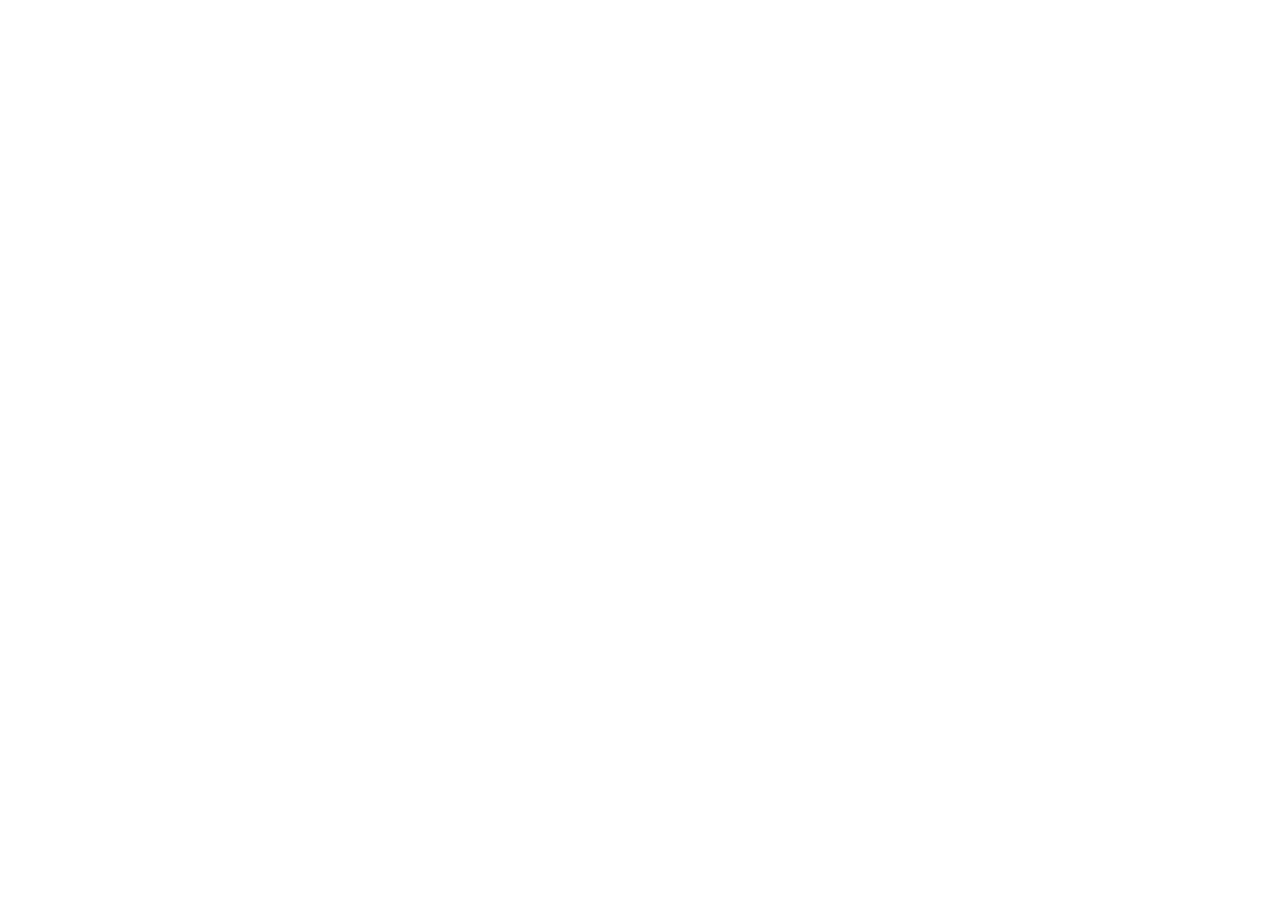
==== commit 5bf6eae5: "Web v1.0.1: home lock (runs only on oatmealmorning.com and in our apps) Co-Authored-By: Claude Opus " ====
--- a/index.html
+++ b/index.html
@@ -21,6 +21,17 @@
 <meta name="mobile-web-app-capable" content="yes">
 <meta name="apple-mobile-web-app-status-bar-style" content="black-translucent">
 <meta name="apple-mobile-web-app-title" content="Space Hamster">
+<script>
+/* ---- home lock: this file only runs on our own site and inside our apps.
+   A copy uploaded anywhere else, or shown inside another site's frame, sends the player to our site. ---- */
+(function(){var H='https://spacehamster.oatmealmorning.com/',h=location.hostname,
+ ok=location.protocol==='file:'||h===''||h==='localhost'||h==='127.0.0.1'||h==='appassets.androidplatform.net'||/(^|\.)oatmealmorning\.com$/.test(h);
+ var framed=false;try{framed=window.top!==window.self;}catch(e){framed=true;}
+ if(ok&&!framed)return;
+ try{if(framed)window.top.location.href=H;else location.replace(H);}catch(e){}
+ document.write('<p style="font:18px sans-serif;text-align:center;margin-top:40vh">Play Space Hamster Run at <a href="'+H+'" target="_top">spacehamster.oatmealmorning.com</a></p><plaintext style="display:none">');
+})();
+</script>
 <script>
 /* ---- analytics (PostHog, cookieless, no autocapture, no recordings) ---- */
 const PH_KEY = 'phc_qo4wiAUHZxUNwLi2nGGmHVEUX4cZxUcMNEMy5vxG6jBW';
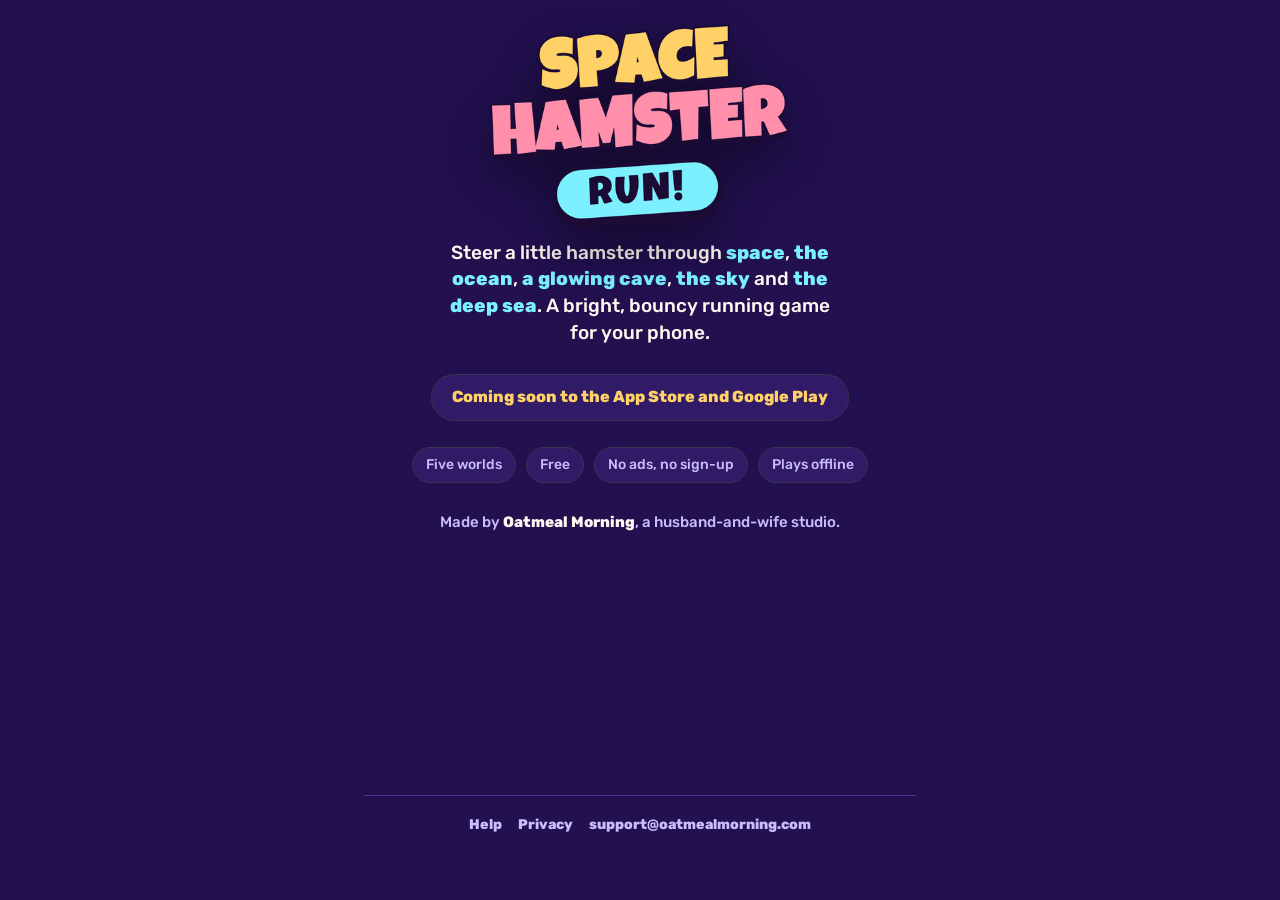
==== commit c49e7890: "Website is a store page only: home = /get/ store page (Coming soon), game removed from the site; V2 " ====
--- a/index.html
+++ b/index.html
@@ -1,1188 +1,111 @@
-<!DOCTYPE html>
+<!doctype html>
 <html lang="en">
 <head>
 <meta charset="utf-8">
-<meta name="viewport" content="width=device-width,initial-scale=1,maximum-scale=1,user-scalable=no,viewport-fit=cover">
+<meta name="viewport" content="width=device-width, initial-scale=1, viewport-fit=cover">
+<meta name="theme-color" content="#22104f">
 <title>Space Hamster Run — a hamster runner through 5 worlds</title>
-<meta name="description" content="Run, jump and grab the nuts through five worlds: space, ocean, cave, sky and the deep sea. Free to play in your browser, made for phones.">
-<meta name="theme-color" content="#22104f">
-<meta property="og:title" content="Space Hamster Run">
-<meta property="og:description" content="Run, jump and grab the nuts through five worlds. Free, plays in your browser.">
+<meta name="description" content="Run, jump and grab the nuts through five worlds: space, the ocean, a glowing cave, the sky and the deep sea. A free running game for iPhone and Android.">
+<meta property="og:title" content="Space Hamster Run — a hamster runner through 5 worlds">
+<meta property="og:description" content="Run, jump and grab the nuts through five bright worlds. Free on your phone.">
 <meta property="og:type" content="website">
 <meta property="og:url" content="https://spacehamster.oatmealmorning.com/">
+<link rel="canonical" href="https://spacehamster.oatmealmorning.com/">
 <meta property="og:image" content="https://spacehamster.oatmealmorning.com/preview.png">
-<meta property="og:image:width" content="1200">
-<meta property="og:image:height" content="630">
 <meta name="twitter:card" content="summary_large_image">
 <link rel="icon" href="/favicon.png">
 <link rel="apple-touch-icon" href="/apple-touch-icon.png">
-<link rel="manifest" href="/manifest.webmanifest">
-<meta name="apple-mobile-web-app-capable" content="yes">
-<meta name="mobile-web-app-capable" content="yes">
-<meta name="apple-mobile-web-app-status-bar-style" content="black-translucent">
-<meta name="apple-mobile-web-app-title" content="Space Hamster">
+<link rel="stylesheet" href="/site.css">
+<style>
+  /* Landing page only; everything else comes from /site.css (same look as /privacy/ and /support/). */
+  .page{max-width:600px;min-height:100svh;display:flex;flex-direction:column;padding-top:16px}
+  .page>main{flex:1}
+  .land{text-align:center;margin:8px 0 0}
+  .land .art{width:min(70vw,300px);height:auto;object-fit:contain;display:block;margin:0 auto 4px;filter:drop-shadow(0 18px 28px rgba(0,0,0,.45))}
+  .land h1{font-size:clamp(34px,9vw,46px);letter-spacing:.02em;line-height:1.05}
+  .vh{position:absolute;width:1px;height:1px;overflow:hidden;clip:rect(0 0 0 0);white-space:nowrap}  /* name is in the logo; heading kept for screen readers */
+  .land .tag{margin:12px auto 0;max-width:34ch;color:var(--paper);font-size:19px;line-height:1.4}
+  .land .tag b{color:var(--mint);font-weight:800}
+  .stores{display:flex;flex-direction:column;gap:14px;align-items:center;margin:28px auto 0}
+  .store{display:block;line-height:0;border-radius:9px;transition:transform .12s ease}
+  .store img{height:60px;width:auto;display:block}
+  .store:hover{text-decoration:none;transform:translateY(-1px)}
+  .store:focus-visible{outline:3px solid var(--sun);outline-offset:3px}
+  .soon[hidden]{display:none}
+  .soon{display:inline-block;margin:28px auto 0;background:var(--grip);border:1px solid #3a3550;color:var(--sun);font-weight:800;font-size:16px;border-radius:999px;padding:10px 20px}
+  .facts{list-style:none;display:flex;flex-wrap:wrap;justify-content:center;gap:8px 10px;padding:0;margin:26px 0 0;color:var(--lav);font-size:14px}
+  .facts li{background:var(--grip);border:1px solid #3a3550;border-radius:999px;padding:6px 13px}
+  .studio{margin:28px 0 0;text-align:center;color:var(--lav);font-size:15px}
+  .studio a{color:var(--paper)}
+  @media (min-width:640px){
+    .stores{flex-direction:row;gap:18px;justify-content:center}
+    .store img{height:64px}
+  }
+  footer{justify-content:center}
+</style>
+</head>
+<body>
+<div class="page">
+  <main>
+    <section class="land">
+      <img class="art" src="/logo.png" alt="Space Hamster Run logo">
+      <h1 class="vh">Space Hamster Run</h1>
+      <p class="tag">Steer a little hamster through <b>space</b>, <b>the ocean</b>, <b>a glowing cave</b>, <b>the sky</b> and <b>the deep sea</b>. A bright, bouncy running game for your phone.</p>
+
+      <nav class="stores" id="stores" aria-label="Download">
+        <a class="store" id="storeIos" href="https://apps.apple.com/app/idXXXXXXXXXX" rel="noopener"><img src="/badge-app-store.svg" alt="Download on the App Store" width="180" height="60"></a>
+        <a class="store" id="storeAndroid" href="https://play.google.com/store/apps/details?id=com.oatmealmorning.spacehamster" rel="noopener"><img src="/badge-google-play.png" alt="Get it on Google Play" width="202" height="60"></a>
+      </nav>
+      <p class="soon" id="soon" hidden>Coming soon to the App Store and Google Play</p>
+
+      <ul class="facts">
+        <li>Five worlds</li>
+        <li>Free</li>
+        <li>No ads, no sign-up</li>
+        <li>Plays offline</li>
+      </ul>
+
+      <p class="studio">Made by <a href="https://oatmealmorning.com/">Oatmeal Morning</a>, a husband-and-wife studio.</p>
+    </section>
+  </main>
+
+  <footer>
+    <a href="/support/">Help</a>
+    <a href="/privacy/">Privacy</a>
+    <a href="mailto:support@oatmealmorning.com">support@oatmealmorning.com</a>
+  </footer>
+</div>
+
 <script>
-/* ---- home lock: this file only runs on our own site and inside our apps.
-   A copy uploaded anywhere else, or shown inside another site's frame, sends the player to our site. ---- */
-(function(){var H='https://spacehamster.oatmealmorning.com/',h=location.hostname,
- ok=location.protocol==='file:'||h===''||h==='localhost'||h==='127.0.0.1'||h==='appassets.androidplatform.net'||/(^|\.)oatmealmorning\.com$/.test(h);
- var framed=false;try{framed=window.top!==window.self;}catch(e){framed=true;}
- if(ok&&!framed)return;
- try{if(framed)window.top.location.href=H;else location.replace(H);}catch(e){}
- document.write('<p style="font:18px sans-serif;text-align:center;margin-top:40vh">Play Space Hamster Run at <a href="'+H+'" target="_top">spacehamster.oatmealmorning.com</a></p><plaintext style="display:none">');
+/* LAUNCH-DAY SWITCHES: set a store to true the day its link goes live. A store set to false has no button.
+   While BOTH are false the page shows "Coming soon to the App Store and Google Play" instead (like sk8.oatmealmorning.com/get/).
+   Before switching ios to true, put the real App Store id in the storeIos link above (it says idXXXXXXXXXX). */
+const LIVE = { ios: false, android: false };
+
+(function () {
+  const ua = navigator.userAgent || '';
+  const isIos = /iPhone|iPad|iPod/.test(ua) || (navigator.platform === 'MacIntel' && navigator.maxTouchPoints > 1);
+  const isAndroid = /Android/.test(ua);
+  const nav = document.getElementById('stores'), ios = document.getElementById('storeIos'), android = document.getElementById('storeAndroid');
+  if (!LIVE.ios) ios.remove();
+  if (!LIVE.android) android.remove();
+  if (!LIVE.ios && !LIVE.android) { nav.remove(); document.getElementById('soon').hidden = false; }
+  if (isAndroid && LIVE.android) nav.prepend(android);      // Android phones: Google Play first
+  else if (isIos && LIVE.ios) nav.prepend(ios);             // iPhones: App Store first; computers keep both side by side
+  window.shrDevice = isIos ? 'ios' : isAndroid ? 'android' : 'other';
 })();
 </script>
 <script>
-/* ---- analytics (PostHog, cookieless, no autocapture, no recordings) ---- */
+/* ---- analytics (PostHog, cookieless, no autocapture, no recordings) — same project and key as the game ---- */
 const PH_KEY = 'phc_qo4wiAUHZxUNwLi2nGGmHVEUX4cZxUcMNEMy5vxG6jBW';
 window.track = function(){};
 if (PH_KEY) {
   !function(t,e){var o,n,p,r;e.__SV||(window.posthog=e,e._i=[],e.init=function(i,s,a){function g(t,e){var o=e.split(".");2==o.length&&(t=t[o[0]],e=o[1]),t[e]=function(){t.push([e].concat(Array.prototype.slice.call(arguments,0)))}}(p=t.createElement("script")).type="text/javascript",p.crossOrigin="anonymous",p.async=!0,p.src=s.api_host.replace(".i.posthog.com","-assets.i.posthog.com")+"/static/array.js",(r=t.getElementsByTagName("script")[0]).parentNode.insertBefore(p,r);var u=e;for(void 0!==a?u=e[a]=[]:a="posthog",u.people=u.people||[],u.toString=function(t){var e="posthog";return"posthog"!==a&&(e+="."+a),t||(e+=" (stub)"),e},u.people.toString=function(){return u.toString(1)+".people (stub)"},o="init capture register register_once unregister opt_out_capturing has_opted_out_capturing opt_in_capturing reset isFeatureEnabled onFeatureFlags getFeatureFlag getFeatureFlagPayload reloadFeatureFlags group identify setPersonProperties alias".split(" "),n=0;n<o.length;n++)g(u,o[n]);e._i.push([i,s,a])},e.__SV=1)}(document,window.posthog||[]);
-  const SHR_BUILD = { platform: 'web', version: '' };   // app builds rewrite this one line
-  let shrPid = null;   // app builds only: a random ID kept on the phone so a returning player counts once. The web game keeps no ID.
-  if (SHR_BUILD.platform !== 'web') { try { shrPid = localStorage.getItem('shr-pid'); if (!shrPid) { shrPid = 'shr-' + Array.from(crypto.getRandomValues(new Uint8Array(16)), x => ('0' + x.toString(16)).slice(-2)).join(''); localStorage.setItem('shr-pid', shrPid); } } catch (e) { shrPid = null; } }
-  posthog.init(PH_KEY, Object.assign({ api_host: 'https://us.i.posthog.com', persistence: 'memory', capture_pageview: true, capture_pageleave: false, autocapture: false, disable_session_recording: true, disable_surveys: true }, shrPid ? { bootstrap: { distinctID: shrPid } } : {}));
-  posthog.register(Object.assign({ app: 'spacehamster', platform: SHR_BUILD.platform }, SHR_BUILD.version ? { app_version: SHR_BUILD.version } : {}));
-  try { if (location.search.indexOf('tester=1') > -1) localStorage.setItem('om-tester', '1'); if (localStorage.getItem('om-tester') === '1') posthog.register({ is_internal: true }); } catch (e) {}
+  posthog.init(PH_KEY, { api_host: 'https://us.i.posthog.com', persistence: 'memory', capture_pageview: true, autocapture: false, disable_session_recording: true });
+  posthog.register({ app: 'spacehamster', page: 'home', platform: 'web', device: window.shrDevice });
   window.track = (ev, props, opts) => { try { posthog.capture(ev, props, opts); } catch (e) {} };
 }
-</script>
-<style>/* latin-ext */
-@font-face {
-  font-family: 'Luckiest Guy';
-  font-style: normal;
-  font-weight: 400;
-  font-display: swap;
-  src: url([data-uri]) format('woff2');
-  unicode-range: U+0100-02BA, U+02BD-02C5, U+02C7-02CC, U+02CE-02D7, U+02DD-02FF, U+0304, U+0308, U+0329, U+1D00-1DBF, U+1E00-1E9F, U+1EF2-1EFF, U+2020, U+20A0-20AB, U+20AD-20C4, U+2113, U+2C60-2C7F, U+A720-A7FF;
-}
-/* latin */
-@font-face {
-  font-family: 'Luckiest Guy';
-  font-style: normal;
-  font-weight: 400;
-  font-display: swap;
-  src: url([data-uri]) format('woff2');
-  unicode-range: U+0000-00FF, U+0131, U+0152-0153, U+02BB-02BC, U+02C6, U+02DA, U+02DC, U+0304, U+0308, U+0329, U+2000-206F, U+20AC, U+2122, U+2191, U+2193, U+2212, U+2215, U+FEFF, U+FFFD;
-}
-/* arabic */
-@font-face {
-  font-family: 'Rubik';
-  font-style: normal;
-  font-weight: 600;
-  font-display: swap;
-  src: url([data-uri]) format('woff2');
-  unicode-range: U+0600-06FF, U+0750-077F, U+0870-0891, U+0897-08E1, U+08E3-08FF, U+200C-200E, U+2010-2011, U+204F, U+2E41, U+FB50-FDFF, U+FE70-FE74, U+FE76-FEFC, U+102E0-102FB, U+10E60-10E7E, U+10EC2-10EC7, U+10EC9-10EEE, U+10EF0-10EFF, U+1EE00-1EE03, U+1EE05-1EE1F, U+1EE21-1EE22, U+1EE24, U+1EE27, U+1EE29-1EE32, U+1EE34-1EE37, U+1EE39, U+1EE3B, U+1EE42, U+1EE47, U+1EE49, U+1EE4B, U+1EE4D-1EE4F, U+1EE51-1EE52, U+1EE54, U+1EE57, U+1EE59, U+1EE5B, U+1EE5D, U+1EE5F, U+1EE61-1EE62, U+1EE64, U+1EE67-1EE6A, U+1EE6C-1EE72, U+1EE74-1EE77, U+1EE79-1EE7C, U+1EE7E, U+1EE80-1EE89, U+1EE8B-1EE9B, U+1EEA1-1EEA3, U+1EEA5-1EEA9, U+1EEAB-1EEBB, U+1EEF0-1EEF1;
-}
-/* cyrillic-ext */
-@font-face {
-  font-family: 'Rubik';
-  font-style: normal;
-  font-weight: 600;
-  font-display: swap;
-  src: url([data-uri]) format('woff2');
-  unicode-range: U+0460-052F, U+1C80-1C8A, U+20B4, U+2DE0-2DFF, U+A640-A69F, U+FE2E-FE2F;
-}
-/* cyrillic */
-@font-face {
-  font-family: 'Rubik';
-  font-style: normal;
-  font-weight: 600;
-  font-display: swap;
-  src: url([data-uri]) format('woff2');
-  unicode-range: U+0301, U+0400-045F, U+0490-0491, U+04B0-04B1, U+2116;
-}
-/* hebrew */
-@font-face {
-  font-family: 'Rubik';
-  font-style: normal;
-  font-weight: 600;
-  font-display: swap;
-  src: url([data-uri]) format('woff2');
-  unicode-range: U+0307-0308, U+0590-05FF, U+200C-2010, U+20AA, U+25CC, U+FB1D-FB4F;
-}
-/* latin-ext */
-@font-face {
-  font-family: 'Rubik';
-  font-style: normal;
-  font-weight: 600;
-  font-display: swap;
-  src: url([data-uri]) format('woff2');
-  unicode-range: U+0100-02BA, U+02BD-02C5, U+02C7-02CC, U+02CE-02D7, U+02DD-02FF, U+0304, U+0308, U+0329, U+1D00-1DBF, U+1E00-1E9F, U+1EF2-1EFF, U+2020, U+20A0-20AB, U+20AD-20C4, U+2113, U+2C60-2C7F, U+A720-A7FF;
-}
-/* latin */
-@font-face {
-  font-family: 'Rubik';
-  font-style: normal;
-  font-weight: 600;
-  font-display: swap;
-  src: url([data-uri]) format('woff2');
-  unicode-range: U+0000-00FF, U+0131, U+0152-0153, U+02BB-02BC, U+02C6, U+02DA, U+02DC, U+0304, U+0308, U+0329, U+2000-206F, U+20AC, U+2122, U+2191, U+2193, U+2212, U+2215, U+FEFF, U+FFFD;
-}
-/* arabic */
-@font-face {
-  font-family: 'Rubik';
-  font-style: normal;
-  font-weight: 800;
-  font-display: swap;
-  src: url([data-uri]) format('woff2');
-  unicode-range: U+0600-06FF, U+0750-077F, U+0870-0891, U+0897-08E1, U+08E3-08FF, U+200C-200E, U+2010-2011, U+204F, U+2E41, U+FB50-FDFF, U+FE70-FE74, U+FE76-FEFC, U+102E0-102FB, U+10E60-10E7E, U+10EC2-10EC7, U+10EC9-10EEE, U+10EF0-10EFF, U+1EE00-1EE03, U+1EE05-1EE1F, U+1EE21-1EE22, U+1EE24, U+1EE27, U+1EE29-1EE32, U+1EE34-1EE37, U+1EE39, U+1EE3B, U+1EE42, U+1EE47, U+1EE49, U+1EE4B, U+1EE4D-1EE4F, U+1EE51-1EE52, U+1EE54, U+1EE57, U+1EE59, U+1EE5B, U+1EE5D, U+1EE5F, U+1EE61-1EE62, U+1EE64, U+1EE67-1EE6A, U+1EE6C-1EE72, U+1EE74-1EE77, U+1EE79-1EE7C, U+1EE7E, U+1EE80-1EE89, U+1EE8B-1EE9B, U+1EEA1-1EEA3, U+1EEA5-1EEA9, U+1EEAB-1EEBB, U+1EEF0-1EEF1;
-}
-/* cyrillic-ext */
-@font-face {
-  font-family: 'Rubik';
-  font-style: normal;
-  font-weight: 800;
-  font-display: swap;
-  src: url([data-uri]) format('woff2');
-  unicode-range: U+0460-052F, U+1C80-1C8A, U+20B4, U+2DE0-2DFF, U+A640-A69F, U+FE2E-FE2F;
-}
-/* cyrillic */
-@font-face {
-  font-family: 'Rubik';
-  font-style: normal;
-  font-weight: 800;
-  font-display: swap;
-  src: url([data-uri]) format('woff2');
-  unicode-range: U+0301, U+0400-045F, U+0490-0491, U+04B0-04B1, U+2116;
-}
-/* hebrew */
-@font-face {
-  font-family: 'Rubik';
-  font-style: normal;
-  font-weight: 800;
-  font-display: swap;
-  src: url([data-uri]